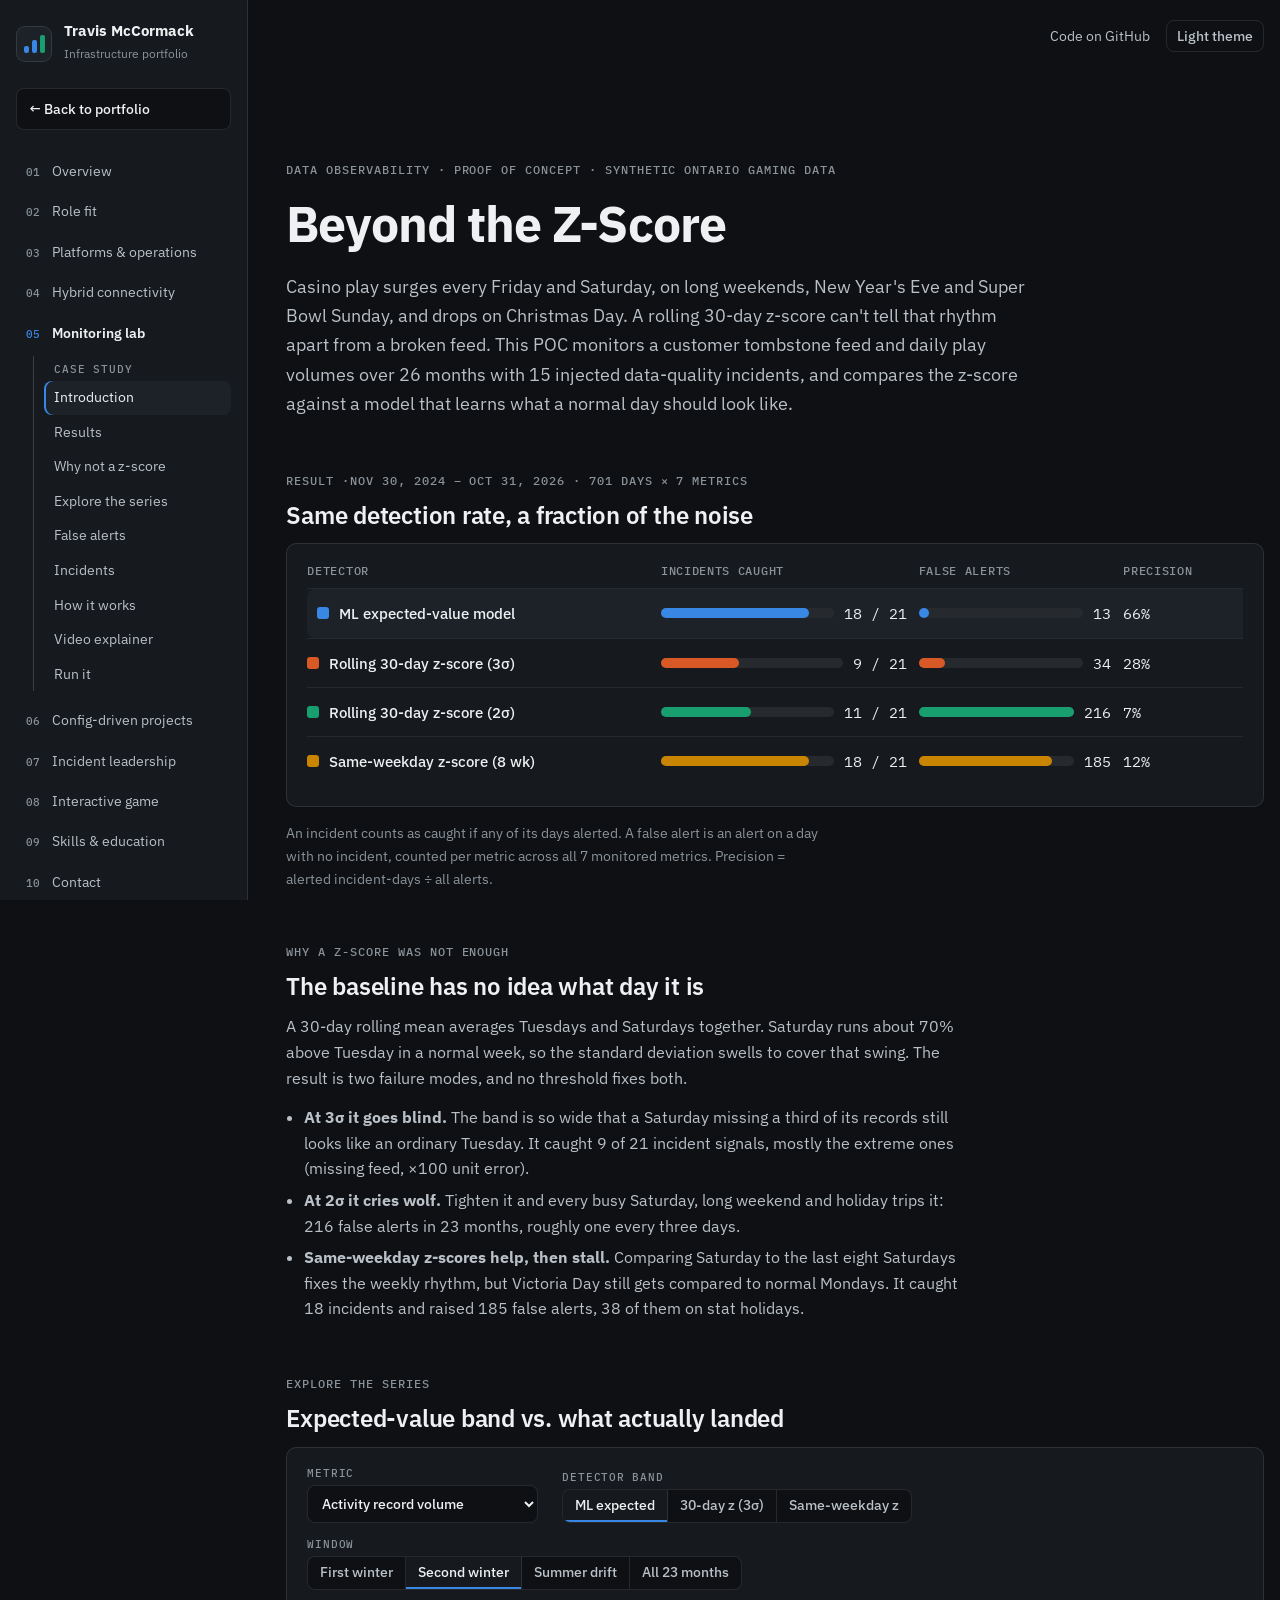
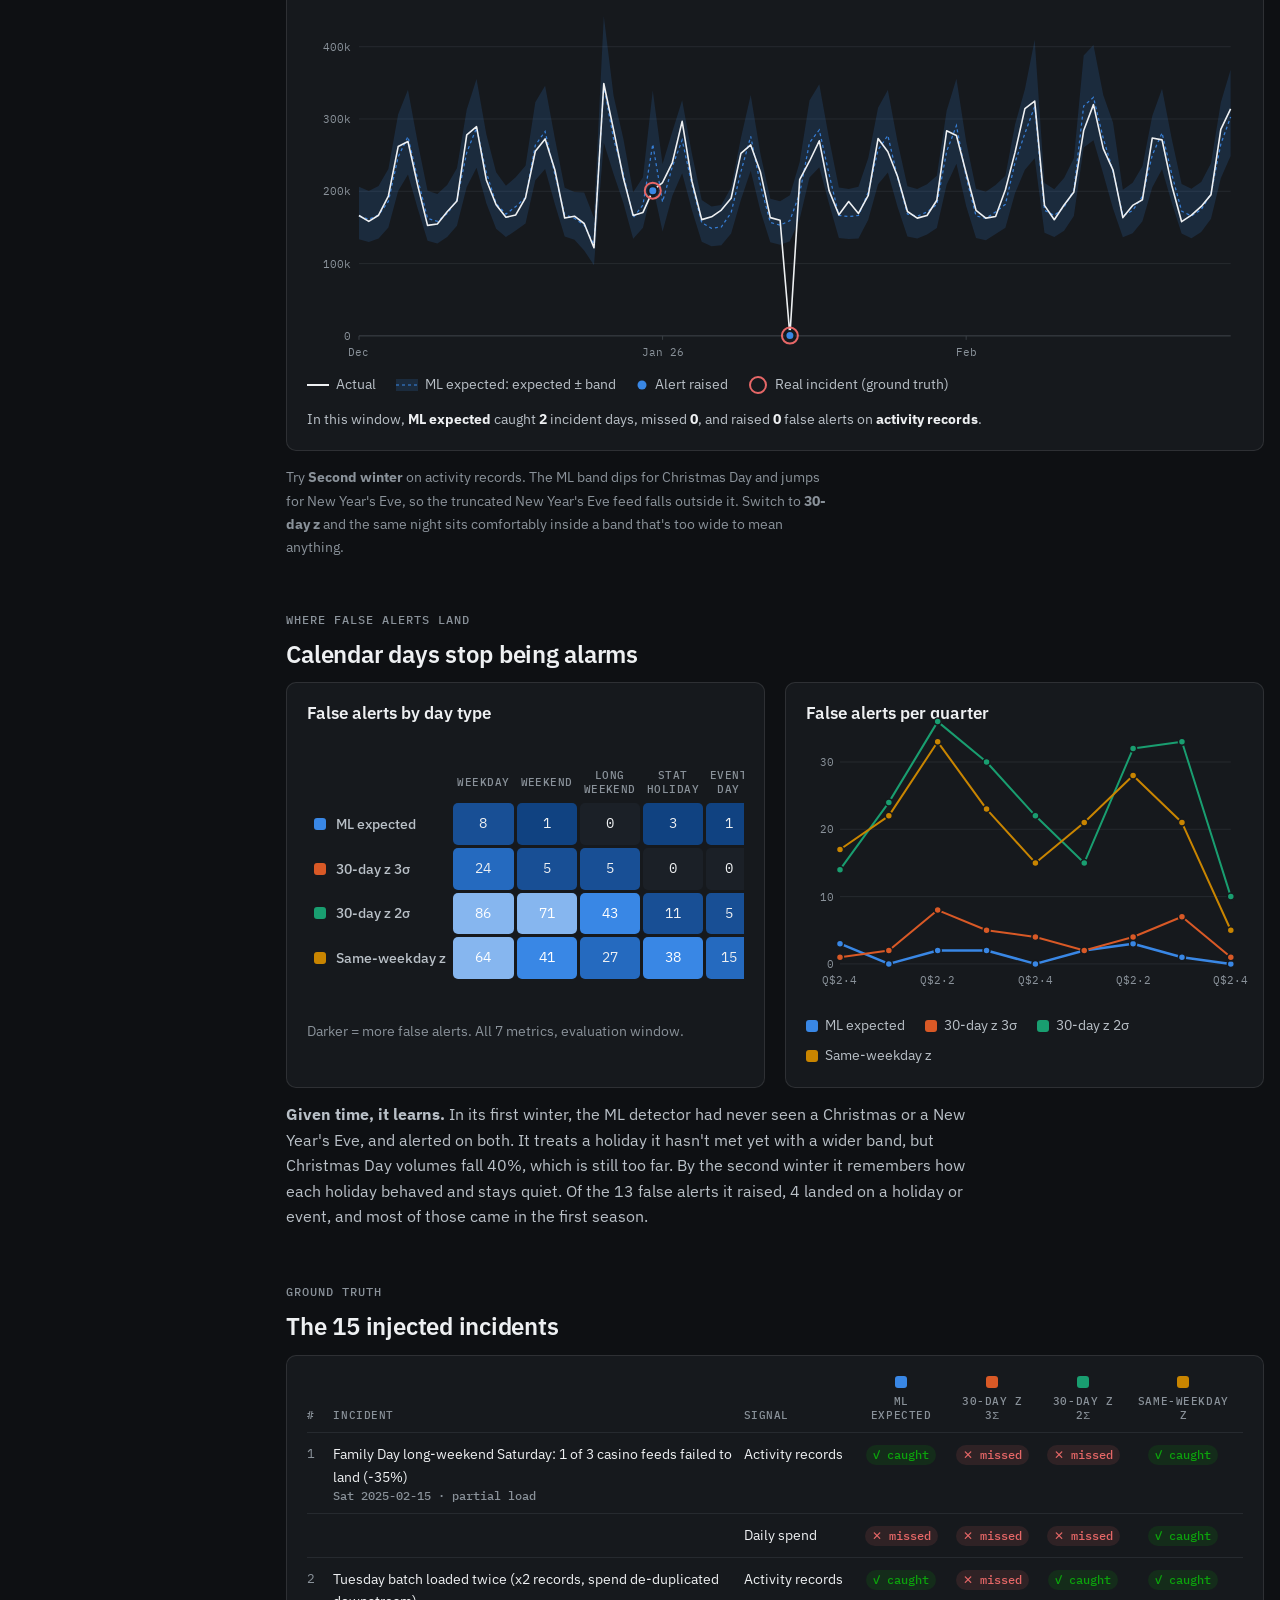
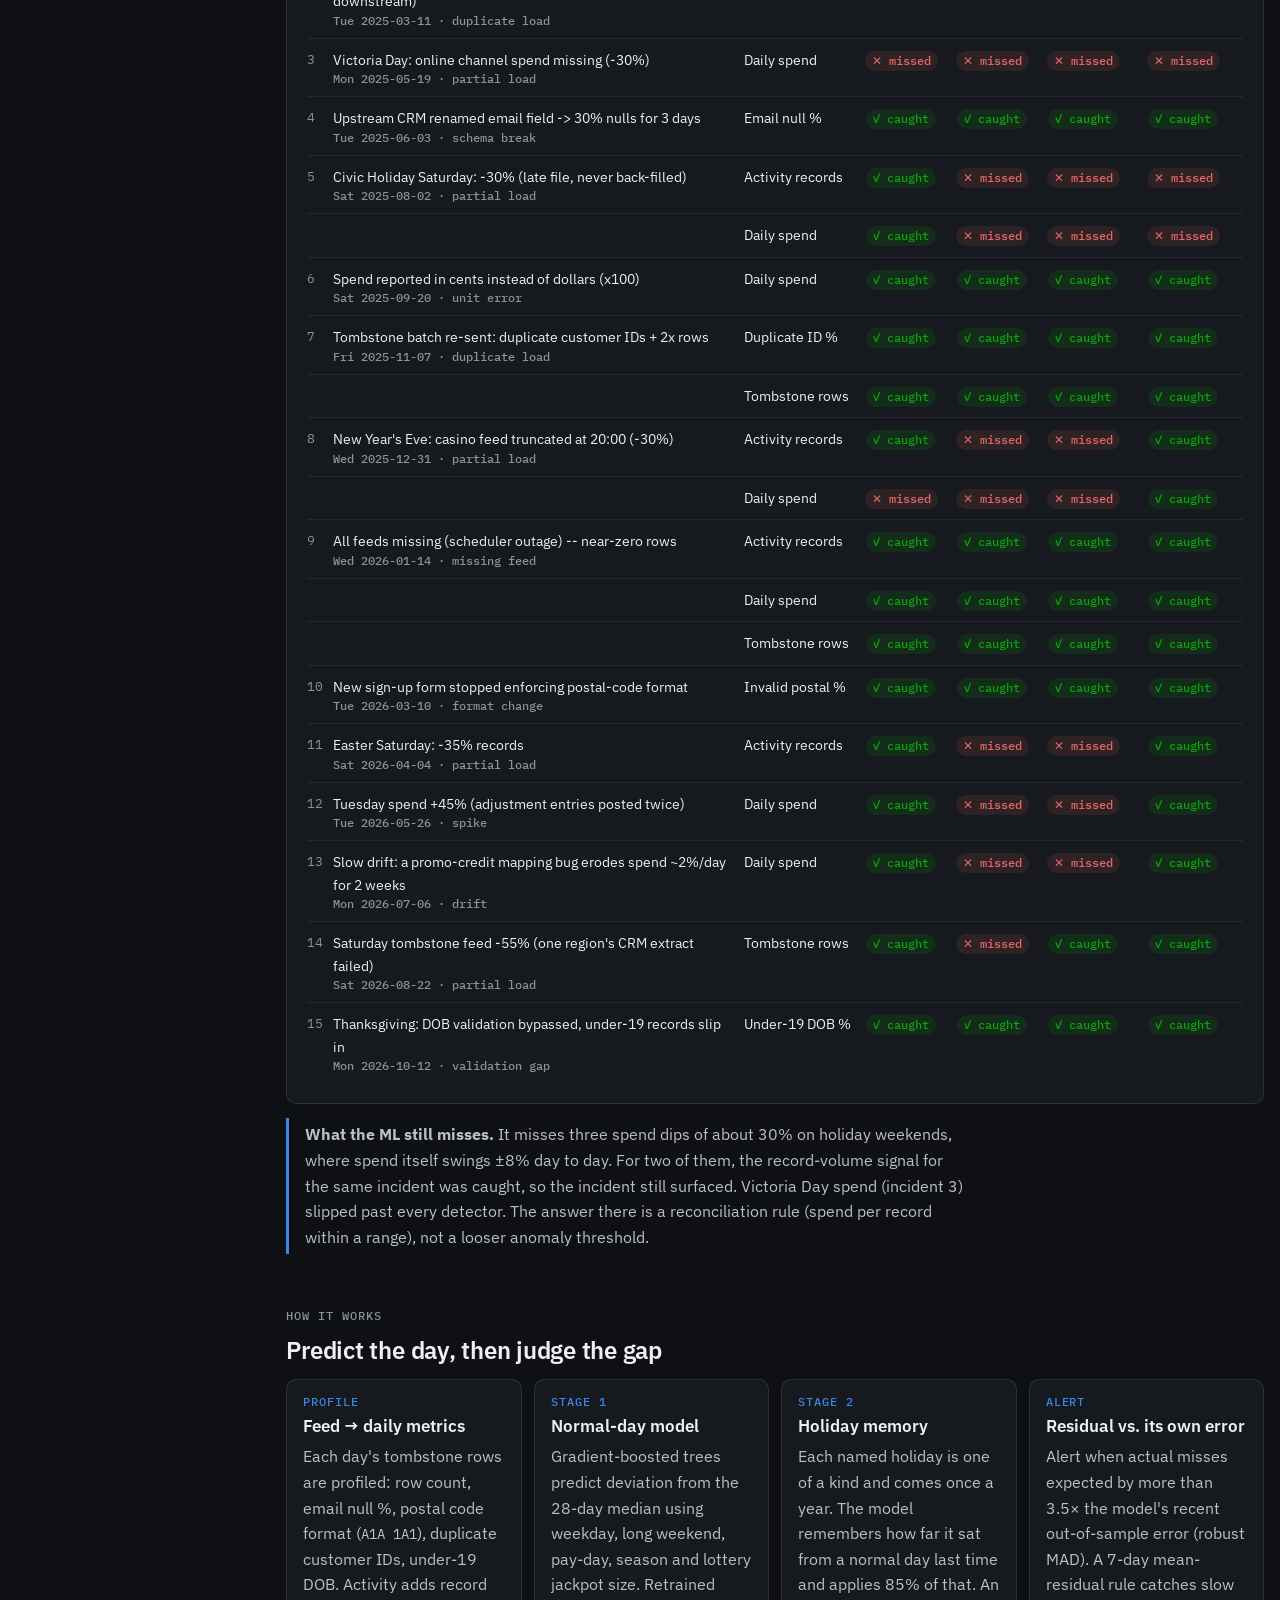
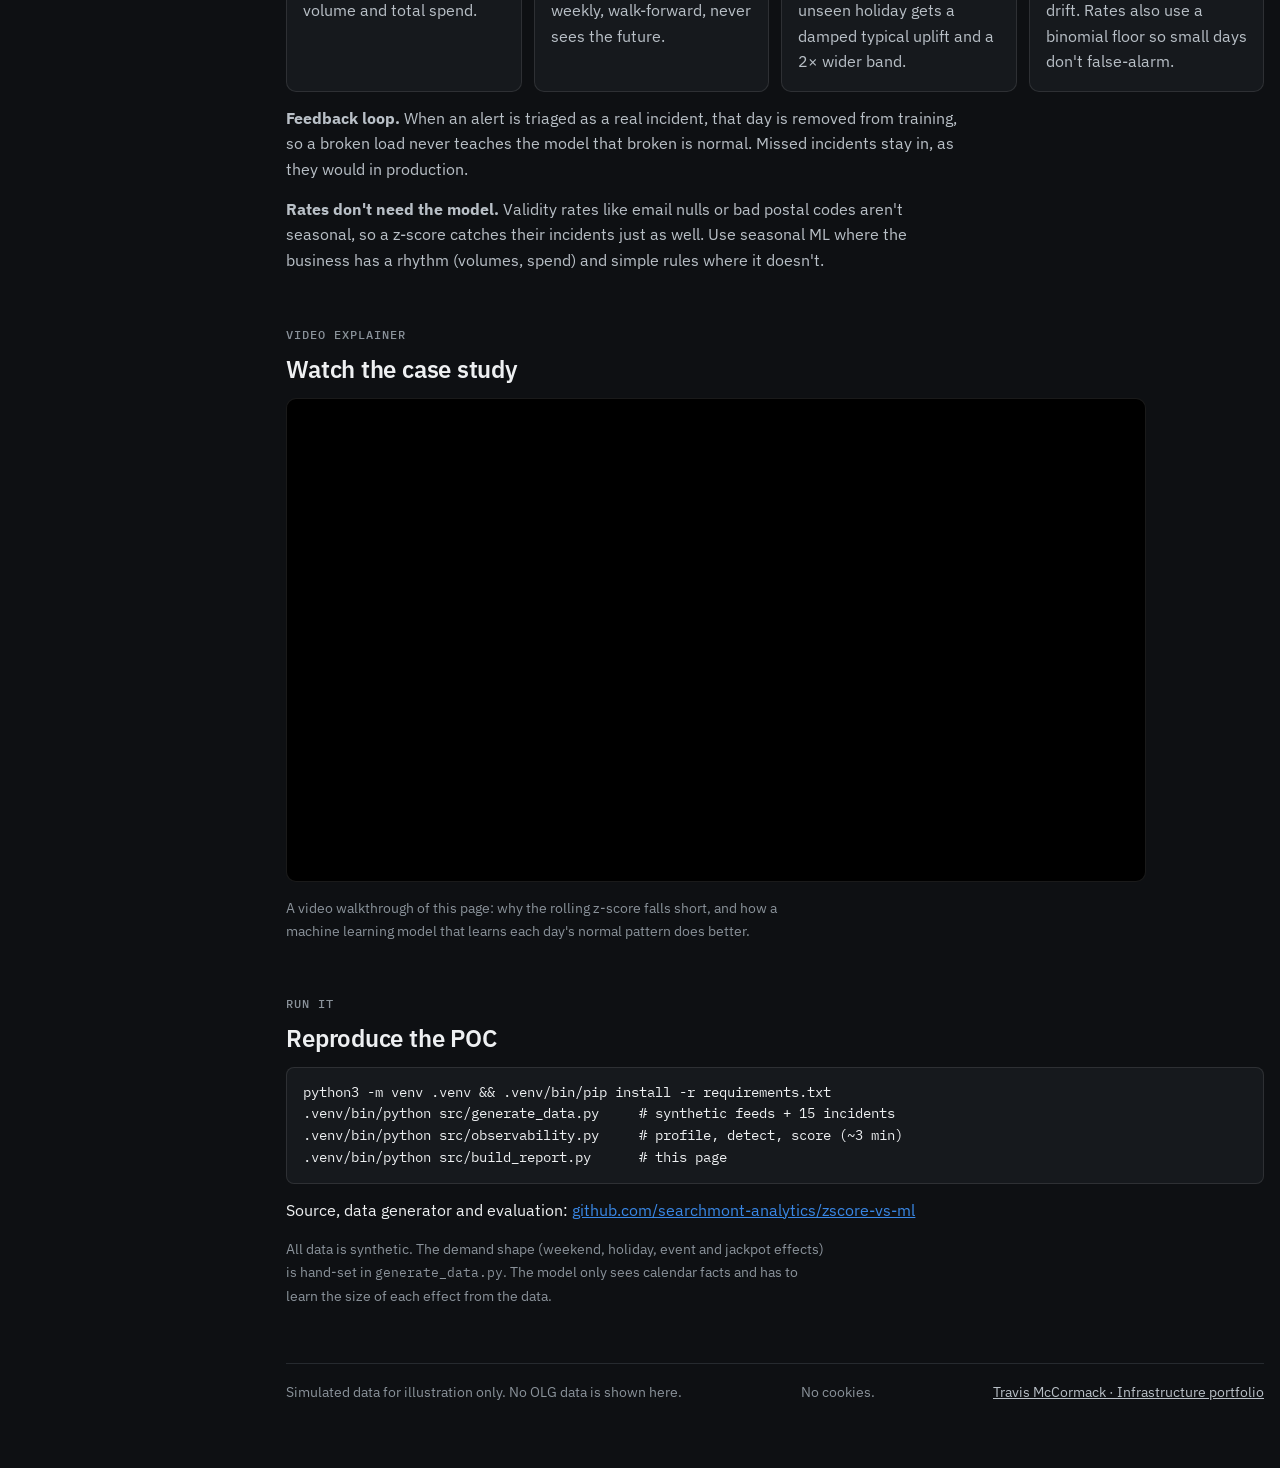
==== observability-lab/index.html @ 1fc02094 "Infrastructure portfolio site for the OLG Infrastructure Engineering L3 application Built from the d" ====
<!doctype html>
<html lang="en-CA" data-theme="dark">
<head>
<meta charset="utf-8">
<meta name="viewport" content="width=device-width, initial-scale=1, viewport-fit=cover">
<meta name="description" content="Case study: why a rolling z-score raised false alerts on weekends and holidays, and how a seasonal ML model fixed it. Simulated Ontario gaming data.">
<meta property="og:title" content="Beyond the Z-Score | Travis McCormack">
<meta property="og:description" content="Data observability case study: z-score vs. seasonal ML on customer tombstone and daily play data.">
<meta property="og:type" content="article">
<link rel="icon" href="data:image/svg+xml,%3Csvg xmlns='http://www.w3.org/2000/svg' viewBox='0 0 32 32'%3E%3Crect width='32' height='32' rx='7' fill='%231a1a19'/%3E%3Crect x='7' y='17' width='4' height='8' rx='1.5' fill='%233987e5'/%3E%3Crect x='14' y='11' width='4' height='14' rx='1.5' fill='%233987e5'/%3E%3Crect x='21' y='7' width='4' height='18' rx='1.5' fill='%23199e70'/%3E%3C/svg%3E">
<script>try { var t = localStorage.getItem('theme'); if (t) document.documentElement.dataset.theme = t; } catch (e) {}</script>
<style>body { margin: 0; } [hidden] { display: none !important; } img { max-width: 100%; }</style>
<title>Beyond the Z-Score</title>
<link rel="preconnect" href="https://fonts.googleapis.com">
<link rel="stylesheet" href="https://fonts.googleapis.com/css2?family=IBM+Plex+Mono:wght@400;500&family=IBM+Plex+Sans:wght@400;500;600;700&display=swap">
<style>
/* Layout: one reading column (~68ch) with full-width figure rows that break out to 1100px. Ops-console feel: cool slate neutrals, blue = the ML detector. */
:root {
  --bg: #f6f7f8; --surface: #fcfcfb; --ink: #0f1419; --ink-2: #4b5560; --muted: #858d96;
  --grid: #e3e6e9; --axis: #c3c8cd; --ring: rgba(15,20,25,.10); --wash: #eef2f6;
  --ml: #2a78d6; --z3: #eb6834; --z2: #1baf7a; --dow: #eda100;
  --crit: #d03b3b; --good: #0ca30c; --good-ink: #006300;
  --seq-0: #f0f4f9; --seq-1: #cde2fb; --seq-2: #9ec5f4; --seq-3: #5598e7; --seq-4: #256abf; --seq-5: #104281;
  --f-body: "IBM Plex Sans", system-ui, -apple-system, "Segoe UI", sans-serif;
  --f-mono: "IBM Plex Mono", ui-monospace, "SFMono-Regular", Menlo, monospace;
}
@media (prefers-color-scheme: dark) { :root:not([data-theme="light"]) {
  --bg: #0e1013; --surface: #16191d; --ink: #eef0f2; --ink-2: #b9c0c7; --muted: #8a929a;
  --grid: #262a2f; --axis: #3a3f45; --ring: rgba(255,255,255,.10); --wash: #1d2228;
  --ml: #3987e5; --z3: #d95926; --z2: #199e70; --dow: #c98500;
  --crit: #e66767; --good: #0ca30c; --good-ink: #0ca30c;
  --seq-0: #1b2027; --seq-1: #104281; --seq-2: #184f95; --seq-3: #256abf; --seq-4: #3987e5; --seq-5: #86b6ef;
  color-scheme: dark; } }
:root[data-theme="dark"] {
  --bg: #0e1013; --surface: #16191d; --ink: #eef0f2; --ink-2: #b9c0c7; --muted: #8a929a;
  --grid: #262a2f; --axis: #3a3f45; --ring: rgba(255,255,255,.10); --wash: #1d2228;
  --ml: #3987e5; --z3: #d95926; --z2: #199e70; --dow: #c98500;
  --crit: #e66767; --good: #0ca30c; --good-ink: #0ca30c;
  --seq-0: #1b2027; --seq-1: #104281; --seq-2: #184f95; --seq-3: #256abf; --seq-4: #3987e5; --seq-5: #86b6ef;
  color-scheme: dark; }

* { box-sizing: border-box; }
body { background: var(--bg); color: var(--ink); font: 400 16px/1.6 var(--f-body);
  padding-left: max(16px, env(safe-area-inset-left, 0px)); padding-right: max(16px, env(safe-area-inset-right, 0px)); padding-block: 0 64px; }
.wrap { max-width: 1100px; margin: 0 auto; display: grid; gap: 56px; }
.prose { max-width: 68ch; }
h1, h2, h3 { text-wrap: balance; margin: 0; line-height: 1.2; }
h1 { font-size: clamp(2rem, 4.5vw, 3.1rem); font-weight: 700; letter-spacing: -.02em; }
h2 { font-size: 1.5rem; font-weight: 600; letter-spacing: -.01em; }
h3 { font-size: 1.05rem; font-weight: 600; }
p { margin: 0; }
.stack { display: grid; gap: 14px; }
.eyebrow { font: 500 .75rem/1 var(--f-mono); letter-spacing: .08em; text-transform: uppercase; color: var(--muted); }
.lede { font-size: 1.15rem; color: var(--ink-2); }
code, .mono { font-family: var(--f-mono); font-size: .9em; }
.muted { color: var(--muted); } .ink2 { color: var(--ink-2); }
header.hero { padding-top: 56px; display: grid; gap: 18px; }

.panel { background: var(--surface); border: 1px solid var(--ring); border-radius: 10px; padding: 20px; min-width: 0; }

/* Scoreboard */
.score { width: 100%; border-collapse: collapse; font-size: .95rem; }
.score th { text-align: left; font: 500 .72rem/1.2 var(--f-mono); letter-spacing: .06em; text-transform: uppercase; color: var(--muted); padding: 0 12px 10px 0; }
.score td { padding: 12px 12px 12px 0; border-top: 1px solid var(--grid); vertical-align: middle; }
.score .num { font-variant-numeric: tabular-nums; font-family: var(--f-mono); white-space: nowrap; }
.score tr.win td { background: var(--wash); }
.score tr.win td:first-child { border-radius: 8px 0 0 8px; padding-left: 10px; }
.det { display: flex; align-items: center; gap: 10px; font-weight: 500; }
.sw { width: 12px; height: 12px; border-radius: 3px; flex: none; }
.bar { position: relative; height: 10px; background: var(--grid); border-radius: 5px; min-width: 90px; }
.bar > i { position: absolute; inset: 0 auto 0 0; border-radius: 5px; }
.cellbar { display: grid; grid-template-columns: 1fr auto; gap: 10px; align-items: center; }
.tablewrap { overflow-x: auto; }

/* Explorer */
.controls { display: flex; flex-wrap: wrap; gap: 16px 24px; align-items: end; }
.ctl { display: grid; gap: 6px; }
.ctl > span { font: 500 .7rem/1 var(--f-mono); letter-spacing: .07em; text-transform: uppercase; color: var(--muted); }
.seg { display: inline-flex; flex-wrap: wrap; border: 1px solid var(--ring); border-radius: 8px; overflow: hidden; background: var(--bg); }
.seg button { font: 500 .85rem/1 var(--f-body); color: var(--ink-2); background: none; border: 0; padding: 9px 12px; cursor: pointer; border-right: 1px solid var(--ring); }
.seg button:last-child { border-right: 0; }
.seg button[aria-pressed="true"] { background: var(--surface); color: var(--ink); box-shadow: inset 0 -2px 0 var(--ml); }
.seg button:focus-visible, select:focus-visible { outline: 2px solid var(--ml); outline-offset: 2px; }
select { font: 500 .85rem var(--f-body); padding: 8px 10px; border-radius: 8px; border: 1px solid var(--ring); background: var(--bg); color: var(--ink); }
.chart { position: relative; margin-top: 14px; }
.chart svg { display: block; width: 100%; height: auto; overflow: visible; }
.chart text { fill: var(--muted); font: 400 11px var(--f-mono); }
.legend { display: flex; flex-wrap: wrap; gap: 8px 20px; font-size: .85rem; color: var(--ink-2); margin-top: 10px; }
.legend span { display: inline-flex; align-items: center; gap: 7px; }
.tip { position: absolute; pointer-events: none; background: var(--surface); border: 1px solid var(--ring); box-shadow: 0 6px 20px rgba(0,0,0,.12);
  border-radius: 8px; padding: 10px 12px; font-size: .8rem; line-height: 1.45; min-width: 190px; z-index: 5; }
.tip b { font-weight: 600; } .tip .r { display: flex; justify-content: space-between; gap: 14px; font-variant-numeric: tabular-nums; }
.readout { margin-top: 12px; font-size: .9rem; color: var(--ink-2); }
.readout b { color: var(--ink); }

/* Two-up grid */
.two { display: grid; grid-template-columns: repeat(auto-fit, minmax(320px, 1fr)); gap: 20px; }
.heat { width: 100%; border-collapse: separate; border-spacing: 3px; font-size: .85rem; }
.heat th { font: 500 .7rem/1.2 var(--f-mono); color: var(--muted); text-transform: uppercase; letter-spacing: .04em; padding: 4px; text-align: center; }
.heat th.rowh { text-align: left; text-transform: none; font: 500 .85rem var(--f-body); color: var(--ink-2); letter-spacing: 0; white-space: nowrap; }
.heat td { text-align: center; padding: 10px 4px; border-radius: 5px; font-family: var(--f-mono); font-variant-numeric: tabular-nums; }

/* Incident table */
.inc { width: 100%; border-collapse: collapse; font-size: .88rem; }
.inc th { text-align: left; font: 500 .7rem/1.2 var(--f-mono); letter-spacing: .05em; text-transform: uppercase; color: var(--muted); padding: 0 10px 10px 0; vertical-align: bottom; }
.inc td { padding: 10px 10px 10px 0; border-top: 1px solid var(--grid); vertical-align: top; }
.inc td.c { text-align: center; }
.chip { display: inline-flex; align-items: center; gap: 4px; font: 500 .75rem/1 var(--f-mono); padding: 4px 7px; border-radius: 999px; white-space: nowrap; }
.chip.ok { color: var(--good-ink); background: color-mix(in srgb, var(--good) 14%, transparent); }
.chip.miss { color: var(--crit); background: color-mix(in srgb, var(--crit) 12%, transparent); }
.kind { font: 500 .72rem var(--f-mono); color: var(--muted); }

/* How it works */
.flow { display: grid; grid-template-columns: repeat(auto-fit, minmax(200px, 1fr)); gap: 12px; }
.step { border: 1px solid var(--ring); border-radius: 10px; padding: 16px; background: var(--surface); display: grid; gap: 8px; align-content: start; }
.step .eyebrow { color: var(--ml); }
ul.clean { margin: 0; padding-left: 1.1em; display: grid; gap: 6px; }
pre { background: var(--surface); border: 1px solid var(--ring); border-radius: 8px; padding: 14px 16px; overflow-x: auto; font: 400 .85rem/1.6 var(--f-mono); margin: 0; }
.callout { border-left: 3px solid var(--ml); padding: 4px 0 4px 16px; }
.topnav { display: flex; flex-wrap: wrap; justify-content: space-between; align-items: center; gap: 12px; padding-top: 20px; font-size: .9rem; }
.topnav a { color: var(--ink-2); text-decoration: none; }
.topnav a:hover { color: var(--ink); text-decoration: underline; }
.topnav .right { display: flex; gap: 16px; align-items: center; }
.topnav button { font: 500 .85rem var(--f-body); color: var(--ink-2); background: none; border: 1px solid var(--ring); border-radius: 8px; padding: 6px 10px; cursor: pointer; }
.topnav button:focus-visible, .topnav a:focus-visible { outline: 2px solid var(--ml); outline-offset: 2px; }
footer.fine { border-top: 1px solid var(--grid); padding-top: 18px; font-size: .85rem; color: var(--muted); display: flex; flex-wrap: wrap; gap: 8px 24px; justify-content: space-between; }
footer.fine a { color: var(--ink-2); }
@media (max-width: 640px) { .hide-sm { display: none; } .panel { padding: 14px; } }
@media (prefers-reduced-motion: reduce) { * { transition: none !important; } }
/* portfolio sidebar */
html { scroll-behavior: smooth; scroll-padding-top: 20px; }
.side { position: fixed; inset: 0 auto 0 0; width: 248px; padding: 22px 16px; background: var(--surface); border-right: 1px solid var(--ring); display: flex; flex-direction: column; gap: 22px; overflow-y: auto; z-index: 20; }
.side a { text-decoration: none; }
.brand { display: flex; gap: 12px; align-items: center; color: var(--ink); }
.brand strong { display: block; font-size: 15px; line-height: 1.2; }
.brand small { color: var(--muted); font-size: 12px; }
.brand-mark { width: 36px; height: 36px; border-radius: 9px; background: var(--wash); border: 1px solid var(--ring); display: flex; align-items: flex-end; justify-content: center; gap: 3px; padding: 8px 0; flex: none; }
.brand-mark i { width: 5px; border-radius: 2px; background: var(--ml); }
.brand-mark i:nth-child(1) { height: 40%; } .brand-mark i:nth-child(2) { height: 70%; } .brand-mark i:nth-child(3) { height: 100%; background: var(--z2); }
.back { display: flex; align-items: center; gap: 8px; padding: 9px 12px; border: 1px solid var(--ring); border-radius: 8px; color: var(--ink); font-size: 14px; font-weight: 500; background: var(--bg); white-space: nowrap; }
.back:hover { border-color: var(--ml); }
.sidenav { display: flex; flex-direction: column; gap: 2px; }
.sidenav a { display: flex; gap: 12px; align-items: baseline; padding: 8px 10px; border-radius: 8px; color: var(--ink-2); font-size: 14px; white-space: nowrap; transition: transform .18s, background .18s, color .18s; }
.sidenav a span { font: 500 11px var(--f-mono); color: var(--muted); }
.sidenav a:hover { background: var(--wash); color: var(--ink); transform: translateX(3px); }
.sidenav a.is-here { color: var(--ink); font-weight: 600; }
.sidenav a.is-here span { color: var(--ml); }
.sub { display: flex; flex-direction: column; gap: 1px; margin: 2px 0 8px 17px; padding-left: 10px; border-left: 1px solid var(--axis); }
.sub .sub-label { font: 500 10.5px var(--f-mono); letter-spacing: .08em; text-transform: uppercase; color: var(--muted); padding: 6px 10px 4px; }
.sub a { font-size: 13.5px; padding: 6px 10px; }
.sub a.is-active { background: var(--wash); color: var(--ink); box-shadow: inset 2px 0 0 var(--ml); }
.side a:focus-visible { outline: 2px solid var(--ml); outline-offset: 2px; }
.side-foot { margin-top: auto; font-size: 12px; color: var(--muted); line-height: 1.7; }
@media (min-width: 901px) { body { padding-left: calc(248px + clamp(16px, 3vw, 40px)); } }
@media (max-width: 900px) {
  html { scroll-padding-top: 64px; }
  body { padding-top: 0; }
  .side { position: sticky; inset: auto; top: 0; width: auto; margin: 0 -16px; flex-direction: row; align-items: center; gap: 12px; padding: 8px 16px; border-right: 0; border-bottom: 1px solid var(--ring); overflow: hidden; }
  .brand span:last-child, .side-foot, .sidenav > a, .sub .sub-label { display: none; }
  .brand-mark { width: 30px; height: 30px; padding: 6px 0; }
  .back { padding: 6px 10px; font-size: 13.5px; }
  .sidenav { min-width: 0; flex: 1; }
  .sub { flex-direction: row; margin: 0; padding: 0; border: 0; overflow-x: auto; scrollbar-width: none; }
  .sub::-webkit-scrollbar { display: none; }
  .sub a.is-active { box-shadow: none; }
}
@media (prefers-reduced-motion: reduce) { html { scroll-behavior: auto; } }
@media print { .side { display: none; } body { padding-left: 16px; } }

</style>

</head>
<body>
<aside class="side" aria-label="Portfolio">
  <a class="brand" href="/">
    <span class="brand-mark" aria-hidden="true"><i></i><i></i><i></i></span>
    <span><strong>Travis McCormack</strong><small>Infrastructure portfolio</small></span>
  </a>
  <a class="back" href="/#lab">&larr; Back to portfolio</a>
  <nav class="sidenav" aria-label="Portfolio sections">
    <a href="/#overview"><span>01</span>Overview</a>
    <a href="/#fit"><span>02</span>Role fit</a>
    <a href="/#platforms"><span>03</span>Platforms &amp; operations</a>
    <a href="/#hybrid"><span>04</span>Hybrid connectivity</a>
    <a href="/#lab" class="is-here" aria-current="true"><span>05</span>Monitoring lab</a>
    <div class="sub" id="subnav">
      <div class="sub-label">Case study</div>
      <a href="#top">Introduction</a>
      <a href="#results">Results</a>
      <a href="#why">Why not a z-score</a>
      <a href="#explore">Explore the series</a>
      <a href="#false-alerts">False alerts</a>
      <a href="#incidents">Incidents</a>
      <a href="#how">How it works</a>
      <a href="#video">Video explainer</a>
      <a href="#run">Run it</a>
    </div>
    <a href="/#projects"><span>06</span>Config-driven projects</a>
    <a href="/#leadership"><span>07</span>Incident leadership</a>
    <a href="/#game"><span>08</span>Interactive game</a>
    <a href="/#skills"><span>09</span>Skills &amp; education</a>
    <a href="/#contact"><span>10</span>Contact</a>
  </nav>
  <div class="side-foot">Searchmont, Ontario<br>Toronto or Sault Ste. Marie, onsite</div>
</aside>
<div class="wrap">
  <nav class="topnav" aria-label="Site">
    <span></span>
    <div class="right"><a href="https://github.com/searchmont-analytics/zscore-vs-ml">Code on GitHub</a><button type="button" id="themeToggle">Light theme</button></div>
  </nav>
  <header class="hero" id="top">
    <div class="eyebrow">Data observability · proof of concept · synthetic Ontario gaming data</div>
    <h1>Beyond the Z-Score</h1>
    <p class="lede prose">Casino play surges every Friday and Saturday, on long weekends, New Year's Eve and Super Bowl Sunday, and drops on Christmas Day. A rolling 30-day z-score can't tell that rhythm apart from a broken feed. This POC monitors a customer tombstone feed and daily play volumes over 26 months with 15 injected data-quality incidents, and compares the z-score against a model that learns what a normal day should look like.</p>
  </header>

  <section class="stack" id="results">
    <div class="eyebrow">Result ·<span id="evalWindow"></span></div>
    <h2>Same detection rate, a fraction of the noise</h2>
    <div class="panel tablewrap"><table class="score" id="scoreboard"></table></div>
    <p class="muted prose" style="font-size:.9rem">An incident counts as caught if any of its days alerted. A false alert is an alert on a day with no incident, counted per metric across all 7 monitored metrics. Precision = alerted incident-days ÷ all alerts.</p>
  </section>

  <section class="stack" id="why">
    <div class="eyebrow">Why a z-score was not enough</div>
    <h2>The baseline has no idea what day it is</h2>
    <div class="prose stack ink2">
      <p>A 30-day rolling mean averages Tuesdays and Saturdays together. Saturday runs about 70% above Tuesday in a normal week, so the standard deviation swells to cover that swing. The result is two failure modes, and no threshold fixes both.</p>
      <ul class="clean">
        <li><b>At 3σ it goes blind.</b> The band is so wide that a Saturday missing a third of its records still looks like an ordinary Tuesday. It caught 9 of 21 incident signals, mostly the extreme ones (missing feed, ×100 unit error).</li>
        <li><b>At 2σ it cries wolf.</b> Tighten it and every busy Saturday, long weekend and holiday trips it: 216 false alerts in 23 months, roughly one every three days.</li>
        <li><b>Same-weekday z-scores help, then stall.</b> Comparing Saturday to the last eight Saturdays fixes the weekly rhythm, but Victoria Day still gets compared to normal Mondays. It caught 18 incidents and raised 185 false alerts, 38 of them on stat holidays.</li>
      </ul>
    </div>
  </section>

  <section class="stack" id="explore">
    <div class="eyebrow">Explore the series</div>
    <h2>Expected-value band vs. what actually landed</h2>
    <div class="panel">
      <div class="controls">
        <label class="ctl"><span>Metric</span>
          <select id="metric">
            <option value="activity_records">Activity record volume</option>
            <option value="daily_spend">Daily spend ($)</option>
            <option value="tombstone_records">Tombstone rows loaded</option>
            <option value="email_null_pct">Tombstone · email null %</option>
            <option value="invalid_postal_pct">Tombstone · invalid postal %</option>
            <option value="duplicate_id_pct">Tombstone · duplicate ID %</option>
            <option value="underage_pct">Tombstone · under-19 DOB %</option>
          </select></label>
        <div class="ctl"><span>Detector band</span>
          <div class="seg" id="detSeg">
            <button data-v="ml_expected" aria-pressed="true">ML expected</button>
            <button data-v="zscore_30d" aria-pressed="false">30-day z (3σ)</button>
            <button data-v="dow_zscore" aria-pressed="false">Same-weekday z</button>
          </div></div>
        <div class="ctl"><span>Window</span>
          <div class="seg" id="winSeg">
            <button data-v="2024-11-30|2025-02-28" aria-pressed="false">First winter</button>
            <button data-v="2025-12-01|2026-02-28" aria-pressed="true">Second winter</button>
            <button data-v="2026-06-15|2026-08-31" aria-pressed="false">Summer drift</button>
            <button data-v="all" aria-pressed="false">All 23 months</button>
          </div></div>
      </div>
      <div class="chart" id="chart"><div class="tip" id="tip" hidden></div></div>
      <div class="legend" id="legend"></div>
      <p class="readout" id="readout"></p>
    </div>
    <p class="muted prose" style="font-size:.9rem">Try <b>Second winter</b> on activity records. The ML band dips for Christmas Day and jumps for New Year's Eve, so the truncated New Year's Eve feed falls outside it. Switch to <b>30-day z</b> and the same night sits comfortably inside a band that's too wide to mean anything.</p>
  </section>

  <section class="stack" id="false-alerts">
    <div class="eyebrow">Where false alerts land</div>
    <h2>Calendar days stop being alarms</h2>
    <div class="two">
      <div class="panel stack">
        <h3>False alerts by day type</h3>
        <div class="tablewrap"><table class="heat" id="heat"></table></div>
        <p class="muted" style="font-size:.85rem">Darker = more false alerts. All 7 metrics, evaluation window.</p>
      </div>
      <div class="panel stack">
        <h3>False alerts per quarter</h3>
        <div class="chart" id="qchart"><div class="tip" id="qtip" hidden></div></div>
        <div class="legend" id="qlegend"></div>
      </div>
    </div>
    <div class="prose stack ink2">
      <p><b>Given time, it learns.</b> In its first winter, the ML detector had never seen a Christmas or a New Year's Eve, and alerted on both. It treats a holiday it hasn't met yet with a wider band, but Christmas Day volumes fall 40%, which is still too far. By the second winter it remembers how each holiday behaved and stays quiet. Of the <span id="mlFpCount"></span> false alerts it raised, <span id="mlFpHol"></span> landed on a holiday or event, and most of those came in the first season.</p>
    </div>
  </section>

  <section class="stack" id="incidents">
    <div class="eyebrow">Ground truth</div>
    <h2>The 15 injected incidents</h2>
    <div class="panel tablewrap"><table class="inc" id="inc"></table></div>
    <div class="prose callout ink2"><p><b>What the ML still misses.</b> It misses three spend dips of about 30% on holiday weekends, where spend itself swings ±8% day to day. For two of them, the record-volume signal for the same incident was caught, so the incident still surfaced. Victoria Day spend (incident 3) slipped past every detector. The answer there is a reconciliation rule (spend per record within a range), not a looser anomaly threshold.</p></div>
  </section>

  <section class="stack" id="how">
    <div class="eyebrow">How it works</div>
    <h2>Predict the day, then judge the gap</h2>
    <div class="flow">
      <div class="step"><div class="eyebrow">Profile</div><h3>Feed → daily metrics</h3><p class="ink2">Each day's tombstone rows are profiled: row count, email null %, postal code format (<code>A1A 1A1</code>), duplicate customer IDs, under-19 DOB. Activity adds record volume and total spend.</p></div>
      <div class="step"><div class="eyebrow">Stage 1</div><h3>Normal-day model</h3><p class="ink2">Gradient-boosted trees predict deviation from the 28-day median using weekday, long weekend, pay-day, season and lottery jackpot size. Retrained weekly, walk-forward, never sees the future.</p></div>
      <div class="step"><div class="eyebrow">Stage 2</div><h3>Holiday memory</h3><p class="ink2">Each named holiday is one of a kind and comes once a year. The model remembers how far it sat from a normal day last time and applies 85% of that. An unseen holiday gets a damped typical uplift and a 2× wider band.</p></div>
      <div class="step"><div class="eyebrow">Alert</div><h3>Residual vs. its own error</h3><p class="ink2">Alert when actual misses expected by more than 3.5× the model's recent out-of-sample error (robust MAD). A 7-day mean-residual rule catches slow drift. Rates also use a binomial floor so small days don't false-alarm.</p></div>
    </div>
    <div class="prose stack ink2">
      <p><b>Feedback loop.</b> When an alert is triaged as a real incident, that day is removed from training, so a broken load never teaches the model that broken is normal. Missed incidents stay in, as they would in production.</p>
      <p><b>Rates don't need the model.</b> Validity rates like email nulls or bad postal codes aren't seasonal, so a z-score catches their incidents just as well. Use seasonal ML where the business has a rhythm (volumes, spend) and simple rules where it doesn't.</p>
    </div>
  </section>

  <section class="stack" id="video">
    <div class="eyebrow">Video explainer</div>
    <h2>Watch the case study</h2>
    <div class="panel" style="padding:0;overflow:hidden;max-width:860px;aspect-ratio:16/9;background:#000">
      <iframe src="https://www.youtube-nocookie.com/embed/miw5Vw_KiiE" title="Beyond the Z Score - Full Case Study Explainer" loading="lazy" allow="accelerometer; clipboard-write; encrypted-media; gyroscope; picture-in-picture; web-share" referrerpolicy="strict-origin-when-cross-origin" allowfullscreen style="width:100%;height:100%;border:0;display:block"></iframe>
    </div>
    <p class="muted prose" style="font-size:.9rem">A video walkthrough of this page: why the rolling z-score falls short, and how a machine learning model that learns each day's normal pattern does better.</p>
  </section>

  <section class="stack" id="run">
    <div class="eyebrow">Run it</div>
    <h2>Reproduce the POC</h2>
    <pre>python3 -m venv .venv &amp;&amp; .venv/bin/pip install -r requirements.txt
.venv/bin/python src/generate_data.py     # synthetic feeds + 15 incidents
.venv/bin/python src/observability.py     # profile, detect, score (~3 min)
.venv/bin/python src/build_report.py      # this page</pre>
    <p class="prose">Source, data generator and evaluation: <a href="https://github.com/searchmont-analytics/zscore-vs-ml" style="color:var(--ml)">github.com/searchmont-analytics/zscore-vs-ml</a></p>
    <p class="muted prose" style="font-size:.9rem">All data is synthetic. The demand shape (weekend, holiday, event and jackpot effects) is hand-set in <code>generate_data.py</code>. The model only sees calendar facts and has to learn the size of each effect from the data.</p>
  </section>
  <footer class="fine"><span>Simulated data for illustration only. No OLG data is shown here.</span><span>No cookies.</span><span><a href="/#lab">Travis McCormack · Infrastructure portfolio</a></span></footer>
</div>

<script>
const DATA = {"summary":{"eval_start":"2024-11-30","eval_end":"2026-10-31","eval_days":701,"detectors":{"zscore_30d":{"label":"Rolling 30-day z-score (3\u03c3)","incidents_caught":9,"incidents_total":21,"false_alerts":34,"alert_precision":0.277,"false_alerts_by_day_type":{"Weekday":24,"Long weekend":5,"Weekend":5},"false_alerts_by_metric":{"underage_pct":13,"email_null_pct":7,"duplicate_id_pct":5,"invalid_postal_pct":4,"daily_spend":2,"tombstone_records":2,"activity_records":1}},"zscore_30d_k2":{"label":"Rolling 30-day z-score (2\u03c3)","incidents_caught":11,"incidents_total":21,"false_alerts":216,"alert_precision":0.065,"false_alerts_by_day_type":{"Weekday":86,"Weekend":71,"Long weekend":43,"Stat holiday":11,"Event day":5},"false_alerts_by_metric":{"email_null_pct":41,"duplicate_id_pct":35,"underage_pct":32,"invalid_postal_pct":30,"activity_records":26,"daily_spend":26,"tombstone_records":26}},"dow_zscore":{"label":"Same-weekday z-score (8 wk)","incidents_caught":18,"incidents_total":21,"false_alerts":185,"alert_precision":0.115,"false_alerts_by_day_type":{"Weekday":64,"Weekend":41,"Stat holiday":38,"Long weekend":27,"Event day":15},"false_alerts_by_metric":{"activity_records":40,"tombstone_records":35,"daily_spend":34,"underage_pct":22,"email_null_pct":20,"duplicate_id_pct":19,"invalid_postal_pct":15}},"ml_expected":{"label":"ML expected-value model","incidents_caught":18,"incidents_total":21,"false_alerts":13,"alert_precision":0.658,"false_alerts_by_day_type":{"Weekday":8,"Stat holiday":3,"Event day":1,"Weekend":1},"false_alerts_by_metric":{"daily_spend":4,"activity_records":3,"email_null_pct":2,"duplicate_id_pct":2,"tombstone_records":1,"invalid_postal_pct":1}}}},"series":{"activity_records":{"dates":["2024-11-30","2024-12-01","2024-12-02","2024-12-03","2024-12-04","2024-12-05","2024-12-06","2024-12-07","2024-12-08","2024-12-09","2024-12-10","2024-12-11","2024-12-12","2024-12-13","2024-12-14","2024-12-15","2024-12-16","2024-12-17","2024-12-18","2024-12-19","2024-12-20","2024-12-21","2024-12-22","2024-12-23","2024-12-24","2024-12-25","2024-12-26","2024-12-27","2024-12-28","2024-12-29","2024-12-30","2024-12-31","2025-01-01","2025-01-02","2025-01-03","2025-01-04","2025-01-05","2025-01-06","2025-01-07","2025-01-08","2025-01-09","2025-01-10","2025-01-11","2025-01-12","2025-01-13","2025-01-14","2025-01-15","2025-01-16","2025-01-17","2025-01-18","2025-01-19","2025-01-20","2025-01-21","2025-01-22","2025-01-23","2025-01-24","2025-01-25","2025-01-26","2025-01-27","2025-01-28","2025-01-29","2025-01-30","2025-01-31","2025-02-01","2025-02-02","2025-02-03","2025-02-04","2025-02-05","2025-02-06","2025-02-07","2025-02-08","2025-02-09","2025-02-10","2025-02-11","2025-02-12","2025-02-13","2025-02-14","2025-02-15","2025-02-16","2025-02-17","2025-02-18","2025-02-19","2025-02-20","2025-02-21","2025-02-22","2025-02-23","2025-02-24","2025-02-25","2025-02-26","2025-02-27","2025-02-28","2025-03-01","2025-03-02","2025-03-03","2025-03-04","2025-03-05","2025-03-06","2025-03-07","2025-03-08","2025-03-09","2025-03-10","2025-03-11","2025-03-12","2025-03-13","2025-03-14","2025-03-15","2025-03-16","2025-03-17","2025-03-18","2025-03-19","2025-03-20","2025-03-21","2025-03-22","2025-03-23","2025-03-24","2025-03-25","2025-03-26","2025-03-27","2025-03-28","2025-03-29","2025-03-30","2025-03-31","2025-04-01","2025-04-02","2025-04-03","2025-04-04","2025-04-05","2025-04-06","2025-04-07","2025-04-08","2025-04-09","2025-04-10","2025-04-11","2025-04-12","2025-04-13","2025-04-14","2025-04-15","2025-04-16","2025-04-17","2025-04-18","2025-04-19","2025-04-20","2025-04-21","2025-04-22","2025-04-23","2025-04-24","2025-04-25","2025-04-26","2025-04-27","2025-04-28","2025-04-29","2025-04-30","2025-05-01","2025-05-02","2025-05-03","2025-05-04","2025-05-05","2025-05-06","2025-05-07","2025-05-08","2025-05-09","2025-05-10","2025-05-11","2025-05-12","2025-05-13","2025-05-14","2025-05-15","2025-05-16","2025-05-17","2025-05-18","2025-05-19","2025-05-20","2025-05-21","2025-05-22","2025-05-23","2025-05-24","2025-05-25","2025-05-26","2025-05-27","2025-05-28","2025-05-29","2025-05-30","2025-05-31","2025-06-01","2025-06-02","2025-06-03","2025-06-04","2025-06-05","2025-06-06","2025-06-07","2025-06-08","2025-06-09","2025-06-10","2025-06-11","2025-06-12","2025-06-13","2025-06-14","2025-06-15","2025-06-16","2025-06-17","2025-06-18","2025-06-19","2025-06-20","2025-06-21","2025-06-22","2025-06-23","2025-06-24","2025-06-25","2025-06-26","2025-06-27","2025-06-28","2025-06-29","2025-06-30","2025-07-01","2025-07-02","2025-07-03","2025-07-04","2025-07-05","2025-07-06","2025-07-07","2025-07-08","2025-07-09","2025-07-10","2025-07-11","2025-07-12","2025-07-13","2025-07-14","2025-07-15","2025-07-16","2025-07-17","2025-07-18","2025-07-19","2025-07-20","2025-07-21","2025-07-22","2025-07-23","2025-07-24","2025-07-25","2025-07-26","2025-07-27","2025-07-28","2025-07-29","2025-07-30","2025-07-31","2025-08-01","2025-08-02","2025-08-03","2025-08-04","2025-08-05","2025-08-06","2025-08-07","2025-08-08","2025-08-09","2025-08-10","2025-08-11","2025-08-12","2025-08-13","2025-08-14","2025-08-15","2025-08-16","2025-08-17","2025-08-18","2025-08-19","2025-08-20","2025-08-21","2025-08-22","2025-08-23","2025-08-24","2025-08-25","2025-08-26","2025-08-27","2025-08-28","2025-08-29","2025-08-30","2025-08-31","2025-09-01","2025-09-02","2025-09-03","2025-09-04","2025-09-05","2025-09-06","2025-09-07","2025-09-08","2025-09-09","2025-09-10","2025-09-11","2025-09-12","2025-09-13","2025-09-14","2025-09-15","2025-09-16","2025-09-17","2025-09-18","2025-09-19","2025-09-20","2025-09-21","2025-09-22","2025-09-23","2025-09-24","2025-09-25","2025-09-26","2025-09-27","2025-09-28","2025-09-29","2025-09-30","2025-10-01","2025-10-02","2025-10-03","2025-10-04","2025-10-05","2025-10-06","2025-10-07","2025-10-08","2025-10-09","2025-10-10","2025-10-11","2025-10-12","2025-10-13","2025-10-14","2025-10-15","2025-10-16","2025-10-17","2025-10-18","2025-10-19","2025-10-20","2025-10-21","2025-10-22","2025-10-23","2025-10-24","2025-10-25","2025-10-26","2025-10-27","2025-10-28","2025-10-29","2025-10-30","2025-10-31","2025-11-01","2025-11-02","2025-11-03","2025-11-04","2025-11-05","2025-11-06","2025-11-07","2025-11-08","2025-11-09","2025-11-10","2025-11-11","2025-11-12","2025-11-13","2025-11-14","2025-11-15","2025-11-16","2025-11-17","2025-11-18","2025-11-19","2025-11-20","2025-11-21","2025-11-22","2025-11-23","2025-11-24","2025-11-25","2025-11-26","2025-11-27","2025-11-28","2025-11-29","2025-11-30","2025-12-01","2025-12-02","2025-12-03","2025-12-04","2025-12-05","2025-12-06","2025-12-07","2025-12-08","2025-12-09","2025-12-10","2025-12-11","2025-12-12","2025-12-13","2025-12-14","2025-12-15","2025-12-16","2025-12-17","2025-12-18","2025-12-19","2025-12-20","2025-12-21","2025-12-22","2025-12-23","2025-12-24","2025-12-25","2025-12-26","2025-12-27","2025-12-28","2025-12-29","2025-12-30","2025-12-31","2026-01-01","2026-01-02","2026-01-03","2026-01-04","2026-01-05","2026-01-06","2026-01-07","2026-01-08","2026-01-09","2026-01-10","2026-01-11","2026-01-12","2026-01-13","2026-01-14","2026-01-15","2026-01-16","2026-01-17","2026-01-18","2026-01-19","2026-01-20","2026-01-21","2026-01-22","2026-01-23","2026-01-24","2026-01-25","2026-01-26","2026-01-27","2026-01-28","2026-01-29","2026-01-30","2026-01-31","2026-02-01","2026-02-02","2026-02-03","2026-02-04","2026-02-05","2026-02-06","2026-02-07","2026-02-08","2026-02-09","2026-02-10","2026-02-11","2026-02-12","2026-02-13","2026-02-14","2026-02-15","2026-02-16","2026-02-17","2026-02-18","2026-02-19","2026-02-20","2026-02-21","2026-02-22","2026-02-23","2026-02-24","2026-02-25","2026-02-26","2026-02-27","2026-02-28","2026-03-01","2026-03-02","2026-03-03","2026-03-04","2026-03-05","2026-03-06","2026-03-07","2026-03-08","2026-03-09","2026-03-10","2026-03-11","2026-03-12","2026-03-13","2026-03-14","2026-03-15","2026-03-16","2026-03-17","2026-03-18","2026-03-19","2026-03-20","2026-03-21","2026-03-22","2026-03-23","2026-03-24","2026-03-25","2026-03-26","2026-03-27","2026-03-28","2026-03-29","2026-03-30","2026-03-31","2026-04-01","2026-04-02","2026-04-03","2026-04-04","2026-04-05","2026-04-06","2026-04-07","2026-04-08","2026-04-09","2026-04-10","2026-04-11","2026-04-12","2026-04-13","2026-04-14","2026-04-15","2026-04-16","2026-04-17","2026-04-18","2026-04-19","2026-04-20","2026-04-21","2026-04-22","2026-04-23","2026-04-24","2026-04-25","2026-04-26","2026-04-27","2026-04-28","2026-04-29","2026-04-30","2026-05-01","2026-05-02","2026-05-03","2026-05-04","2026-05-05","2026-05-06","2026-05-07","2026-05-08","2026-05-09","2026-05-10","2026-05-11","2026-05-12","2026-05-13","2026-05-14","2026-05-15","2026-05-16","2026-05-17","2026-05-18","2026-05-19","2026-05-20","2026-05-21","2026-05-22","2026-05-23","2026-05-24","2026-05-25","2026-05-26","2026-05-27","2026-05-28","2026-05-29","2026-05-30","2026-05-31","2026-06-01","2026-06-02","2026-06-03","2026-06-04","2026-06-05","2026-06-06","2026-06-07","2026-06-08","2026-06-09","2026-06-10","2026-06-11","2026-06-12","2026-06-13","2026-06-14","2026-06-15","2026-06-16","2026-06-17","2026-06-18","2026-06-19","2026-06-20","2026-06-21","2026-06-22","2026-06-23","2026-06-24","2026-06-25","2026-06-26","2026-06-27","2026-06-28","2026-06-29","2026-06-30","2026-07-01","2026-07-02","2026-07-03","2026-07-04","2026-07-05","2026-07-06","2026-07-07","2026-07-08","2026-07-09","2026-07-10","2026-07-11","2026-07-12","2026-07-13","2026-07-14","2026-07-15","2026-07-16","2026-07-17","2026-07-18","2026-07-19","2026-07-20","2026-07-21","2026-07-22","2026-07-23","2026-07-24","2026-07-25","2026-07-26","2026-07-27","2026-07-28","2026-07-29","2026-07-30","2026-07-31","2026-08-01","2026-08-02","2026-08-03","2026-08-04","2026-08-05","2026-08-06","2026-08-07","2026-08-08","2026-08-09","2026-08-10","2026-08-11","2026-08-12","2026-08-13","2026-08-14","2026-08-15","2026-08-16","2026-08-17","2026-08-18","2026-08-19","2026-08-20","2026-08-21","2026-08-22","2026-08-23","2026-08-24","2026-08-25","2026-08-26","2026-08-27","2026-08-28","2026-08-29","2026-08-30","2026-08-31","2026-09-01","2026-09-02","2026-09-03","2026-09-04","2026-09-05","2026-09-06","2026-09-07","2026-09-08","2026-09-09","2026-09-10","2026-09-11","2026-09-12","2026-09-13","2026-09-14","2026-09-15","2026-09-16","2026-09-17","2026-09-18","2026-09-19","2026-09-20","2026-09-21","2026-09-22","2026-09-23","2026-09-24","2026-09-25","2026-09-26","2026-09-27","2026-09-28","2026-09-29","2026-09-30","2026-10-01","2026-10-02","2026-10-03","2026-10-04","2026-10-05","2026-10-06","2026-10-07","2026-10-08","2026-10-09","2026-10-10","2026-10-11","2026-10-12","2026-10-13","2026-10-14","2026-10-15","2026-10-16","2026-10-17","2026-10-18","2026-10-19","2026-10-20","2026-10-21","2026-10-22","2026-10-23","2026-10-24","2026-10-25","2026-10-26","2026-10-27","2026-10-28","2026-10-29","2026-10-30","2026-10-31"],"actual":[288989.0,192846.0,146126.0,144685.0,148267.0,168740.0,214391.0,233184.0,192893.0,144575.0,144799.0,161428.0,169769.0,230689.0,254962.0,206998.0,144030.0,148600.0,154248.0,163056.0,230397.0,257572.0,232071.0,142311.0,125401.0,94155.0,226072.0,226874.0,263959.0,221642.0,158566.0,251404.0,169896.0,184982.0,240720.0,269340.0,211448.0,153756.0,141199.0,149704.0,170814.0,223249.0,259100.0,196256.0,158554.0,149538.0,170756.0,186888.0,258913.0,285437.0,204346.0,164598.0,156417.0,159414.0,170473.0,218512.0,252595.0,203635.0,162902.0,151723.0,159977.0,181294.0,238287.0,257243.0,198641.0,165523.0,140799.0,165219.0,156453.0,211661.0,255331.0,298761.0,162347.0,144758.0,169458.0,167928.0,291165.0,212963.0,234679.0,212948.0,151028.0,158534.0,177455.0,228584.0,244430.0,204424.0,163064.0,158166.0,160648.0,190858.0,262446.0,269988.0,206235.0,160559.0,153161.0,176185.0,178535.0,218955.0,258840.0,222583.0,163206.0,312062.0,164563.0,191981.0,233332.0,271120.0,215962.0,157591.0,155529.0,167819.0,191379.0,264581.0,283164.0,215466.0,152503.0,161632.0,162254.0,178665.0,243072.0,271972.0,231229.0,170670.0,167928.0,165299.0,195476.0,272833.0,280720.0,229676.0,166028.0,153029.0,174494.0,186476.0,238828.0,263184.0,212221.0,168412.0,189387.0,181261.0,214158.0,311530.0,271122.0,216695.0,172860.0,162921.0,166818.0,176400.0,233799.0,283964.0,218461.0,171724.0,173201.0,183460.0,182973.0,238103.0,310328.0,218259.0,162517.0,182215.0,197758.0,182594.0,260358.0,299069.0,239175.0,168896.0,169083.0,179479.0,225603.0,299896.0,338636.0,240405.0,223083.0,168938.0,191121.0,186450.0,274143.0,306502.0,231479.0,177833.0,173463.0,178860.0,200303.0,279858.0,325419.0,242827.0,188673.0,172515.0,177907.0,206789.0,284972.0,299672.0,228126.0,176936.0,183541.0,180392.0,193823.0,268981.0,324739.0,244895.0,182758.0,174529.0,180218.0,204570.0,280261.0,276132.0,228557.0,173800.0,169941.0,183834.0,190279.0,268077.0,369442.0,277935.0,203736.0,235925.0,189119.0,211079.0,278091.0,325123.0,246633.0,196666.0,186039.0,189905.0,218736.0,264896.0,318251.0,224538.0,177121.0,189969.0,195068.0,202588.0,274039.0,293542.0,243312.0,187539.0,190069.0,194867.0,198008.0,280382.0,284890.0,233389.0,201430.0,187253.0,191632.0,224323.0,329274.0,245225.0,263178.0,235547.0,173996.0,184257.0,186380.0,266448.0,315204.0,236997.0,196775.0,163828.0,180543.0,206699.0,271025.0,333226.0,223748.0,176040.0,169637.0,189087.0,213790.0,272390.0,301913.0,241728.0,178362.0,174815.0,186619.0,205916.0,312554.0,363607.0,285806.0,235062.0,176188.0,166779.0,195424.0,265113.0,297591.0,241223.0,176465.0,174428.0,181353.0,230954.0,274200.0,275788.0,241825.0,181136.0,165374.0,188837.0,183760.0,250974.0,270218.0,219092.0,179571.0,176746.0,183664.0,183656.0,247799.0,290638.0,228265.0,195681.0,186148.0,178518.0,204405.0,266204.0,298830.0,230319.0,177649.0,170216.0,186756.0,203057.0,318134.0,323478.0,252860.0,213008.0,153681.0,175221.0,182981.0,239554.0,283601.0,226969.0,167853.0,166454.0,179017.0,215176.0,257113.0,310435.0,221501.0,165763.0,161030.0,155694.0,193398.0,256998.0,280074.0,229190.0,171172.0,171796.0,173597.0,197246.0,257022.0,262853.0,231568.0,169271.0,160318.0,169470.0,189447.0,252339.0,294883.0,259559.0,171543.0,174212.0,167335.0,182640.0,266911.0,285251.0,237116.0,181996.0,164840.0,181695.0,212191.0,292403.0,304231.0,232823.0,166535.0,158363.0,166928.0,193475.0,261836.0,268825.0,207780.0,152840.0,154689.0,171703.0,186479.0,278074.0,289368.0,215699.0,181357.0,164041.0,167280.0,190840.0,255224.0,272318.0,229334.0,162948.0,165437.0,155429.0,121915.0,349150.0,284813.0,218288.0,166592.0,170745.0,200840.0,212074.0,239761.0,296742.0,213867.0,160794.0,164708.0,173889.0,190446.0,252409.0,264132.0,226220.0,163565.0,159970.0,355.0,216298.0,241485.0,269698.0,200939.0,167602.0,185879.0,169368.0,194423.0,272922.0,254662.0,220067.0,172037.0,162899.0,166533.0,187666.0,283532.0,277248.0,224968.0,173687.0,162888.0,165040.0,202165.0,254101.0,314440.0,324796.0,180415.0,160723.0,180973.0,199041.0,284010.0,319822.0,258991.0,229243.0,163634.0,180431.0,188271.0,273639.0,271161.0,207727.0,157850.0,167003.0,179105.0,195386.0,285599.0,313834.0,230778.0,178981.0,172735.0,178257.0,200864.0,267025.0,292927.0,237705.0,186606.0,172319.0,171267.0,195042.0,249299.0,285258.0,247899.0,172471.0,174008.0,184427.0,208091.0,267690.0,293248.0,223446.0,179866.0,173159.0,177162.0,192050.0,273898.0,289169.0,236769.0,177096.0,203060.0,198039.0,237872.0,328127.0,185386.0,228042.0,176766.0,175011.0,191837.0,233718.0,273731.0,299975.0,248103.0,198922.0,159039.0,200302.0,219126.0,246405.0,296505.0,243217.0,175786.0,186646.0,185988.0,192443.0,290686.0,301694.0,255273.0,173207.0,185895.0,210668.0,229748.0,285934.0,286382.0,255417.0,178969.0,183510.0,180311.0,211965.0,276690.0,305238.0,255632.0,192752.0,185317.0,201320.0,228093.0,342804.0,382932.0,287792.0,259198.0,203281.0,196830.0,230950.0,273914.0,294221.0,261932.0,211182.0,190944.0,184071.0,209183.0,288783.0,352379.0,262004.0,200123.0,190358.0,182937.0,218247.0,296468.0,329777.0,248420.0,190499.0,179554.0,180969.0,226319.0,280313.0,352575.0,243020.0,228723.0,182251.0,204909.0,235583.0,292406.0,328479.0,261350.0,191554.0,182211.0,199422.0,211679.0,298578.0,328254.0,292733.0,198614.0,217899.0,268412.0,207540.0,295317.0,327162.0,252362.0,192317.0,197857.0,197186.0,233015.0,286664.0,321691.0,255465.0,208293.0,196453.0,212835.0,217036.0,287498.0,344113.0,254283.0,205573.0,197599.0,200858.0,227852.0,291550.0,346270.0,241778.0,187547.0,191365.0,179564.0,231712.0,350875.0,373334.0,306414.0,249812.0,180534.0,199197.0,223951.0,285238.0,312082.0,265804.0,191745.0,196009.0,197817.0,242659.0,293831.0,352068.0,256825.0,187491.0,190426.0,215932.0,235904.0,303452.0,333458.0,271070.0,171767.0,173723.0,194592.0,227716.0,303183.0,335228.0,248754.0,194252.0,180411.0,198433.0,222641.0,327139.0,390873.0,301368.0,248245.0,184755.0,190333.0,204793.0,300737.0,348483.0,235977.0,190351.0,197684.0,207819.0,222018.0,285274.0,332793.0,241262.0,196405.0,186786.0,189074.0,240499.0,301884.0,321393.0,236538.0,199778.0,206258.0,204160.0,220777.0,285932.0,326600.0,244897.0,189467.0,171233.0,198661.0,218794.0,315831.0,385752.0,302204.0,233533.0,189110.0,197850.0,237300.0,290511.0,306893.0,253108.0,194134.0,188070.0,190723.0,232566.0,324583.0,314216.0,236262.0,188785.0,187564.0,179494.0,204375.0,304254.0,326168.0],"incident":[false,false,false,false,false,false,false,false,false,false,false,false,false,false,false,false,false,false,false,false,false,false,false,false,false,false,false,false,false,false,false,false,false,false,false,false,false,false,false,false,false,false,false,false,false,false,false,false,false,false,false,false,false,false,false,false,false,false,false,false,false,false,false,false,false,false,false,false,false,false,false,false,false,false,false,false,false,true,false,false,false,false,false,false,false,false,false,false,false,false,false,false,false,false,false,false,false,false,false,false,false,true,false,false,false,false,false,false,false,false,false,false,false,false,false,false,false,false,false,false,false,false,false,false,false,false,false,false,false,false,false,false,false,false,false,false,false,false,false,false,false,false,false,false,false,false,false,false,false,false,false,false,false,false,false,false,false,false,false,false,false,false,false,false,false,false,false,false,false,false,false,false,false,false,false,false,false,false,false,false,false,false,false,false,false,false,false,false,false,false,false,false,false,false,false,false,false,false,false,false,false,false,false,false,false,false,false,false,false,false,false,false,false,false,false,false,false,false,false,false,false,false,false,false,false,false,false,false,false,false,false,false,false,false,false,false,false,false,false,false,false,false,false,false,false,true,false,false,false,false,false,false,false,false,false,false,false,false,false,false,false,false,false,false,false,false,false,false,false,false,false,false,false,false,false,false,false,false,false,false,false,false,false,false,false,false,false,false,false,false,false,false,false,false,false,false,false,false,false,false,false,false,false,false,false,false,false,false,false,false,false,false,false,false,false,false,false,false,false,false,false,false,false,false,false,false,false,false,false,false,false,false,false,false,false,false,false,false,false,false,false,false,false,false,false,false,false,false,false,false,false,false,false,false,false,false,false,false,false,false,false,false,false,false,false,false,false,false,false,false,false,false,false,false,false,false,false,false,false,false,false,false,false,false,false,false,false,false,false,false,false,false,false,false,false,false,true,false,false,false,false,false,false,false,false,false,false,false,false,false,true,false,false,false,false,false,false,false,false,false,false,false,false,false,false,false,false,false,false,false,false,false,false,false,false,false,false,false,false,false,false,false,false,false,false,false,false,false,false,false,false,false,false,false,false,false,false,false,false,false,false,false,false,false,false,false,false,false,false,false,false,false,false,false,false,false,false,false,false,false,false,false,false,false,false,false,false,false,false,false,true,false,false,false,false,false,false,false,false,false,false,false,false,false,false,false,false,false,false,false,false,false,false,false,false,false,false,false,false,false,false,false,false,false,false,false,false,false,false,false,false,false,false,false,false,false,false,false,false,false,false,false,false,false,false,false,false,false,false,false,false,false,false,false,false,false,false,false,false,false,false,false,false,false,false,false,false,false,false,false,false,false,false,false,false,false,false,false,false,false,false,false,false,false,false,false,false,false,false,false,false,false,false,false,false,false,false,false,false,false,false,false,false,false,false,false,false,false,false,false,false,false,false,false,false,false,false,false,false,false,false,false,false,false,false,false,false,false,false,false,false,false,false,false,false,false,false,false,false,false,false,false,false,false,false,false,false,false,false,false,false,false,false,false,false,false,false,false,false,false,false,false,false,false,false,false,false,false,false,false,false,false,false,false,false,false,false,false,false,false,false,false,false,false,false,false,false,false,false,false,false,false,false,false,false,false,false,false,false,false,false],"label":["","","","","","","","","","","","","","","","","","","","","","","","","Christmas Eve","Christmas Day","Boxing Day","","","","","New Year's Eve","New Year's Day","","","","","","","","","","","","","","","","","","","","","","","","","","","","","","","","","","","","","","","Super Bowl Sunday","","","","","","","","Family Day","","","","","","","","","","","","","","","","","","","","","","","","","","","","","","","","","","","","","","","","","","","","","","","","","","","","","","","","","","","","Good Friday","","","","","","","","","","","","","","","","","","","","","","","","","","","","","","","Victoria Day","","","","","","","","","","","","","","","","","","","","","","","","","","","","","","","","","","","","","","","","","","","Canada Day","","","","","","","","","","","","","","","","","","","","","","","","","","","","","","","","","","Civic Holiday","","","","","","","","","","","","","","","","","","","","","","","","","","","","Labour Day","","","","","","","","","","","","","","","","","","","","","","","","","","","","","","","","","","","","","","","","","","Thanksgiving Day","","","","","","","","","","","","","","","","","","","","","","","","","","","","","","","","","","Grey Cup Sunday","","","","","","","","","","","","","","","","","","","","","","","","","","","","","","","","","","","","","","Christmas Eve","Christmas Day","Boxing Day","","","","","New Year's Eve","New Year's Day","","","","","","","","","","","","","","","","","","","","","","","","","","","","","","","","","","","","","","Super Bowl Sunday","","","","","","","","Family Day","","","","","","","","","","","","","","","","","","","","","","","","","","","","","","","","","","","","","","","","","","","","","","Good Friday","","","","","","","","","","","","","","","","","","","","","","","","","","","","","","","","","","","","","","","","","","","","","Victoria Day","","","","","","","","","","","","","","","","","","","","","","","","","","","","","","","","","","","","","","","","","","","","Canada Day","","","","","","","","","","","","","","","","","","","","","","","","","","","","","","","","","Civic Holiday","","","","","","","","","","","","","","","","","","","","","","","","","","","","","","","","","","","Labour Day","","","","","","","","","","","","","","","","","","","","","","","","","","","","","","","","","","","Thanksgiving Day","","","","","","","","","","","","","","","","","","",""],"ml_expected":{"exp":[255066.0,189258.0,152176.0,152580.0,147183.0,168517.0,228991.0,245575.0,176734.0,143644.0,139714.0,147590.0,172499.0,220005.0,237194.0,183668.0,147282.0,142870.0,141473.0,160063.0,232708.0,249367.0,191753.0,152955.0,162160.0,165769.0,184142.0,229249.0,253786.0,218836.0,148796.0,160813.0,168505.0,187089.0,227797.0,262509.0,207004.0,160729.0,156062.0,156139.0,186874.0,257345.0,285090.0,217690.0,161763.0,152531.0,163277.0,183121.0,252244.0,278609.0,205531.0,158817.0,151066.0,158475.0,179730.0,249514.0,249167.0,202187.0,159552.0,153190.0,157985.0,183123.0,247507.0,255857.0,191089.0,148496.0,147213.0,146838.0,167867.0,214100.0,242441.0,228715.0,159936.0,144202.0,155358.0,173329.0,255609.0,285427.0,224716.0,172791.0,148381.0,160975.0,185322.0,228653.0,253186.0,201750.0,156673.0,147111.0,156316.0,180913.0,248139.0,259877.0,208002.0,168227.0,147839.0,169225.0,166486.0,225452.0,265069.0,204131.0,166567.0,153374.0,155360.0,177838.0,249021.0,271639.0,212952.0,157943.0,155268.0,164478.0,180191.0,234606.0,277824.0,217642.0,166426.0,158404.0,166957.0,191135.0,260568.0,278414.0,211727.0,163427.0,157982.0,162190.0,178200.0,243568.0,279777.0,217052.0,152062.0,150464.0,158948.0,185281.0,256233.0,271539.0,214880.0,158575.0,157988.0,163612.0,182283.0,327318.0,280190.0,218227.0,161347.0,157512.0,163303.0,185235.0,254191.0,273768.0,216683.0,168100.0,171525.0,177245.0,190294.0,237674.0,270001.0,215577.0,166057.0,162304.0,166983.0,185914.0,256302.0,283960.0,222800.0,167485.0,163546.0,171282.0,199936.0,318726.0,316962.0,253020.0,191174.0,162162.0,167430.0,193874.0,249139.0,287690.0,230993.0,170456.0,168188.0,176429.0,191789.0,289833.0,317432.0,238928.0,172910.0,173108.0,175285.0,209765.0,277113.0,329317.0,249299.0,187775.0,181296.0,188312.0,209281.0,267860.0,293097.0,236785.0,164526.0,155689.0,163759.0,187605.0,263525.0,318272.0,246336.0,181485.0,181405.0,181900.0,199211.0,295042.0,321078.0,257907.0,186876.0,202811.0,176215.0,203359.0,275070.0,316437.0,237940.0,178789.0,170549.0,186661.0,205422.0,286838.0,313542.0,238284.0,190645.0,200426.0,192548.0,208622.0,281869.0,312568.0,238800.0,187375.0,190856.0,195598.0,206841.0,278876.0,318704.0,249852.0,192390.0,193023.0,203703.0,239617.0,354586.0,351129.0,265604.0,196347.0,178387.0,186590.0,205669.0,270672.0,305765.0,230528.0,174507.0,169987.0,176505.0,195453.0,292617.0,312776.0,238306.0,182289.0,180580.0,194394.0,201970.0,282728.0,306608.0,243051.0,192560.0,183847.0,185234.0,214557.0,356647.0,354233.0,272758.0,196438.0,167590.0,173581.0,191539.0,263452.0,312900.0,233280.0,175913.0,168442.0,176200.0,204443.0,279245.0,334151.0,234489.0,195735.0,178398.0,187442.0,208690.0,279083.0,301372.0,241819.0,182570.0,174072.0,183645.0,205543.0,267105.0,299598.0,235074.0,182812.0,180996.0,166914.0,181556.0,256101.0,304299.0,239446.0,172438.0,168462.0,177409.0,206634.0,321352.0,343006.0,262491.0,203510.0,172181.0,189164.0,204649.0,268569.0,307292.0,234355.0,172194.0,171235.0,173960.0,195516.0,265689.0,303733.0,232510.0,180173.0,173722.0,186502.0,209144.0,280257.0,299710.0,230237.0,176214.0,171256.0,176096.0,196633.0,265488.0,289777.0,226921.0,171201.0,159445.0,168746.0,190498.0,249402.0,287023.0,257231.0,165302.0,160243.0,169658.0,188836.0,243882.0,277786.0,213644.0,163812.0,161967.0,164421.0,189307.0,269091.0,305540.0,237556.0,166076.0,161222.0,167072.0,185896.0,247669.0,275566.0,216710.0,162498.0,158446.0,169034.0,187895.0,253748.0,287550.0,226095.0,183024.0,168393.0,178774.0,191272.0,263680.0,282687.0,222960.0,167693.0,162546.0,152994.0,126247.0,345974.0,272636.0,223961.0,163407.0,181107.0,265045.0,185241.0,234043.0,270868.0,209146.0,156518.0,148787.0,150582.0,170511.0,227004.0,275983.0,208043.0,156728.0,153249.0,159486.0,197113.0,267118.0,284819.0,223365.0,166669.0,164963.0,166543.0,198709.0,257235.0,277247.0,218261.0,168567.0,165490.0,171509.0,181686.0,255006.0,290956.0,219269.0,165868.0,162398.0,171403.0,181972.0,240353.0,279976.0,317156.0,173721.0,166437.0,178101.0,201733.0,317971.0,329833.0,273150.0,227567.0,166043.0,173436.0,192854.0,249870.0,280669.0,223385.0,172537.0,165815.0,174806.0,196635.0,265145.0,302613.0,230894.0,174663.0,163017.0,175403.0,197921.0,257970.0,296365.0,228066.0,174188.0,170773.0,173745.0,193994.0,241767.0,282565.0,238491.0,170321.0,163097.0,171669.0,192895.0,262085.0,281217.0,225733.0,174024.0,167497.0,181040.0,194716.0,262491.0,296800.0,224107.0,194871.0,190487.0,191906.0,208358.0,318209.0,311084.0,234066.0,174473.0,167777.0,179691.0,207299.0,269828.0,303829.0,234156.0,182234.0,175074.0,192719.0,202048.0,268900.0,302959.0,240189.0,186998.0,180333.0,184511.0,204314.0,262515.0,301245.0,239877.0,184460.0,181175.0,195576.0,206521.0,277331.0,319091.0,246987.0,187475.0,192806.0,204766.0,208223.0,279927.0,316160.0,248478.0,188290.0,182248.0,190718.0,209021.0,357795.0,368096.0,290834.0,245738.0,191929.0,197396.0,206481.0,294551.0,321096.0,264129.0,201082.0,197331.0,204133.0,226404.0,298006.0,333727.0,285715.0,197825.0,192605.0,196194.0,210606.0,298005.0,316187.0,256539.0,196846.0,192924.0,196304.0,215580.0,286140.0,318253.0,258624.0,205917.0,189523.0,193757.0,218902.0,295752.0,336067.0,270248.0,205405.0,196185.0,203914.0,225100.0,294382.0,343616.0,305579.0,227268.0,226582.0,268901.0,224578.0,304417.0,345601.0,260177.0,205864.0,195442.0,198177.0,214983.0,294873.0,333123.0,261460.0,199839.0,190576.0,206813.0,227441.0,282340.0,325595.0,250576.0,194967.0,190169.0,198116.0,216948.0,292104.0,329771.0,267505.0,208565.0,200750.0,200474.0,226767.0,366816.0,380353.0,291227.0,244450.0,183100.0,189604.0,210153.0,284966.0,330973.0,262432.0,202190.0,197972.0,202507.0,230011.0,309521.0,355411.0,267591.0,213634.0,207160.0,207399.0,248854.0,317518.0,343621.0,264399.0,209213.0,203168.0,201680.0,226956.0,310322.0,347464.0,284899.0,200137.0,194107.0,193436.0,224755.0,350449.0,360696.0,291991.0,238896.0,179911.0,191924.0,222207.0,280049.0,315206.0,255605.0,191666.0,198896.0,195276.0,221764.0,272889.0,321316.0,244707.0,188984.0,185818.0,193808.0,213499.0,284027.0,327672.0,249925.0,189931.0,200331.0,207740.0,224731.0,290428.0,328766.0,254564.0,191523.0,181313.0,189019.0,217433.0,336789.0,362458.0,291546.0,230691.0,190285.0,198721.0,235948.0,308704.0,331245.0,256397.0,196306.0,193669.0,205552.0,243788.0,301557.0,341644.0,256324.0,190391.0,188377.0,189940.0,211582.0,305831.0,326794.0],"lo":[216043.0,156374.0,128034.0,126069.0,121572.0,139238.0,192662.0,202907.0,145981.0,116613.0,114193.0,121448.0,140692.0,181037.0,193459.0,148480.0,118433.0,115499.0,114865.0,129056.0,188940.0,203881.0,157065.0,125131.0,106897.0,109276.0,121388.0,186131.0,207494.0,178965.0,121728.0,107618.0,112766.0,153049.0,186359.0,217640.0,172628.0,133793.0,130146.0,129748.0,154737.0,213505.0,236984.0,180413.0,130258.0,123605.0,133153.0,148394.0,206522.0,233681.0,172422.0,133731.0,127383.0,134119.0,151952.0,211166.0,209028.0,171113.0,134893.0,129731.0,134017.0,156306.0,211406.0,217678.0,163217.0,126750.0,125569.0,124352.0,141142.0,180435.0,204971.0,162444.0,134788.0,121245.0,131527.0,144451.0,215898.0,237873.0,187276.0,120047.0,123678.0,134509.0,155840.0,190558.0,212908.0,168204.0,131774.0,122601.0,130292.0,151169.0,207754.0,218012.0,173043.0,141127.0,122992.0,141297.0,138179.0,185986.0,220001.0,170442.0,138246.0,128062.0,129720.0,147601.0,205429.0,223983.0,175688.0,131089.0,129643.0,137662.0,151176.0,196590.0,231610.0,181355.0,139387.0,132736.0,139831.0,160535.0,218610.0,233023.0,177619.0,136783.0,131921.0,134731.0,148558.0,202332.0,232805.0,180242.0,125899.0,124421.0,132068.0,153471.0,212844.0,224921.0,178541.0,131202.0,131270.0,135523.0,150562.0,220507.0,229974.0,180250.0,133646.0,130101.0,135265.0,153865.0,210548.0,226126.0,179104.0,139632.0,142640.0,148071.0,158843.0,198554.0,225377.0,179550.0,138278.0,135369.0,139049.0,154567.0,213427.0,236412.0,185261.0,139124.0,135932.0,142408.0,165690.0,263273.0,262071.0,208934.0,130216.0,133834.0,138107.0,158784.0,203896.0,234697.0,188214.0,139216.0,137353.0,143927.0,156013.0,235767.0,258219.0,194566.0,141060.0,140938.0,142710.0,171326.0,228923.0,272318.0,205947.0,153366.0,148054.0,155565.0,170908.0,218086.0,239109.0,193369.0,134359.0,127143.0,133684.0,153520.0,214799.0,259424.0,200789.0,147639.0,146795.0,147231.0,162058.0,239219.0,259386.0,207685.0,150985.0,132090.0,142652.0,163932.0,221740.0,255485.0,192845.0,145267.0,138337.0,151637.0,168121.0,234551.0,256388.0,194990.0,156006.0,163891.0,156915.0,170080.0,229796.0,254823.0,194218.0,152393.0,154830.0,159217.0,168992.0,227006.0,258586.0,201235.0,154428.0,154084.0,162609.0,191278.0,281793.0,277304.0,210456.0,123639.0,142383.0,150372.0,165748.0,217027.0,245561.0,184889.0,139679.0,136062.0,142716.0,159441.0,238333.0,252065.0,190746.0,144653.0,143297.0,154259.0,160271.0,224844.0,243834.0,192870.0,154437.0,147373.0,148272.0,171743.0,285195.0,281331.0,218331.0,123902.0,133087.0,137845.0,152133.0,211312.0,251697.0,187650.0,141276.0,135276.0,141612.0,164252.0,222672.0,266454.0,186632.0,154971.0,141021.0,148819.0,165812.0,221577.0,238072.0,191027.0,143301.0,137510.0,144918.0,162427.0,211076.0,236846.0,186774.0,146171.0,143701.0,132619.0,144252.0,202247.0,240310.0,190248.0,137008.0,134081.0,140461.0,163600.0,256600.0,273891.0,207823.0,151625.0,137906.0,152198.0,165217.0,216821.0,247899.0,189152.0,138981.0,138207.0,141843.0,159311.0,216329.0,247305.0,189314.0,145421.0,138344.0,148523.0,165760.0,222122.0,237728.0,182117.0,140815.0,136953.0,141072.0,157247.0,212899.0,232972.0,181837.0,137187.0,127495.0,135295.0,153536.0,201722.0,231943.0,194944.0,133581.0,129641.0,136966.0,152774.0,198114.0,225220.0,173551.0,132813.0,131120.0,133307.0,152979.0,217207.0,246257.0,192250.0,133745.0,129836.0,134547.0,149707.0,200207.0,223192.0,175702.0,131633.0,127934.0,136928.0,152206.0,205712.0,232707.0,183294.0,148105.0,136609.0,145679.0,155515.0,215098.0,230934.0,182142.0,137364.0,132921.0,118044.0,97557.0,267073.0,223830.0,183869.0,134448.0,149480.0,206933.0,144345.0,193752.0,225024.0,173749.0,130291.0,123855.0,125349.0,141731.0,188308.0,228585.0,172314.0,129460.0,126143.0,130816.0,161637.0,219126.0,233104.0,182768.0,135371.0,133985.0,134533.0,160517.0,209628.0,225964.0,177868.0,137387.0,134810.0,140271.0,149043.0,208969.0,237948.0,179332.0,135232.0,132337.0,140822.0,149505.0,197470.0,229939.0,245535.0,142632.0,136652.0,145274.0,165774.0,260676.0,270401.0,223932.0,175767.0,136418.0,141976.0,158478.0,205332.0,230593.0,183568.0,141783.0,135075.0,143618.0,161899.0,217884.0,248674.0,190269.0,144003.0,134660.0,144542.0,163098.0,213366.0,245254.0,188496.0,143966.0,141144.0,143824.0,160586.0,201038.0,235558.0,199156.0,141896.0,135878.0,143548.0,161413.0,219310.0,235621.0,189076.0,145723.0,140258.0,151796.0,163359.0,220219.0,249751.0,188016.0,163488.0,159646.0,160836.0,174985.0,253265.0,261119.0,196371.0,146226.0,140904.0,150753.0,174438.0,227712.0,256567.0,197685.0,154015.0,146529.0,161298.0,168476.0,223961.0,252328.0,200048.0,156535.0,149946.0,153675.0,171476.0,218643.0,252171.0,201360.0,154264.0,151517.0,163943.0,173283.0,233016.0,267975.0,207422.0,157220.0,160644.0,169697.0,172562.0,232073.0,263420.0,207029.0,156102.0,150764.0,157727.0,172605.0,294282.0,302717.0,238764.0,190628.0,157820.0,162294.0,169851.0,242205.0,264105.0,217549.0,166025.0,162928.0,169348.0,188252.0,246962.0,276565.0,233827.0,161765.0,157274.0,160432.0,171070.0,243685.0,261433.0,211813.0,163133.0,159883.0,162080.0,178248.0,233651.0,262768.0,211459.0,168364.0,155298.0,158157.0,178646.0,241722.0,274265.0,221450.0,168316.0,160447.0,166447.0,184095.0,239941.0,281022.0,249356.0,185453.0,184436.0,206130.0,182710.0,247314.0,280133.0,211209.0,167426.0,159944.0,163098.0,177680.0,244073.0,275914.0,216533.0,165317.0,157650.0,171318.0,188618.0,234146.0,270995.0,207970.0,162151.0,157490.0,164101.0,180054.0,242403.0,273661.0,221577.0,172274.0,165819.0,165458.0,187250.0,303186.0,314072.0,240366.0,189982.0,151148.0,156724.0,173710.0,235549.0,273661.0,216599.0,167179.0,163397.0,167140.0,190302.0,255924.0,293868.0,221602.0,176587.0,170690.0,170669.0,204783.0,261287.0,282767.0,217852.0,172932.0,167187.0,165523.0,186875.0,255518.0,286100.0,234963.0,164795.0,159214.0,158205.0,183820.0,286621.0,294156.0,238125.0,183264.0,146638.0,156711.0,181111.0,227433.0,255772.0,206997.0,154573.0,160420.0,157741.0,178692.0,220435.0,258943.0,197205.0,152262.0,149748.0,156187.0,172570.0,228893.0,264066.0,202112.0,153520.0,161443.0,167915.0,181944.0,234829.0,265827.0,205900.0,155423.0,147372.0,153613.0,176154.0,273709.0,293647.0,236197.0,176203.0,154660.0,162014.0,192376.0,252218.0,270058.0,209036.0,159958.0,157685.0,168110.0,200027.0,244782.0,277321.0,208065.0,154583.0,153539.0,154800.0,172284.0,249204.0,265761.0],"hi":[301138.0,229056.0,180871.0,184665.0,178190.0,203954.0,272169.0,297216.0,213966.0,176939.0,170940.0,179359.0,211496.0,267362.0,290817.0,227195.0,183158.0,176729.0,174246.0,198521.0,286616.0,305002.0,234103.0,186965.0,245991.0,251467.0,279338.0,282355.0,310407.0,267589.0,181881.0,240301.0,251796.0,228699.0,278449.0,316627.0,248224.0,193088.0,187138.0,187898.0,225685.0,310188.0,342962.0,262668.0,200888.0,188227.0,200215.0,225976.0,308088.0,332176.0,244998.0,188609.0,179152.0,187254.0,212586.0,294826.0,297013.0,238904.0,188720.0,180891.0,186241.0,214541.0,289773.0,300734.0,223720.0,173973.0,172587.0,173390.0,199651.0,254046.0,286760.0,322022.0,189776.0,171506.0,183508.0,207981.0,302623.0,342489.0,269640.0,248710.0,178018.0,192648.0,220381.0,274365.0,301085.0,241988.0,186275.0,176520.0,187538.0,216510.0,296376.0,309780.0,250023.0,200531.0,177706.0,202673.0,200592.0,273294.0,319370.0,244478.0,200689.0,183689.0,186067.0,214270.0,301864.0,329433.0,258120.0,190299.0,185957.0,196516.0,214775.0,279973.0,333259.0,261189.0,198712.0,189035.0,199345.0,227569.0,310579.0,332645.0,252385.0,195261.0,189192.0,195245.0,213757.0,293208.0,336226.0,261379.0,183663.0,181959.0,191299.0,223684.0,308468.0,327821.0,258615.0,191659.0,190144.0,197524.0,220688.0,485865.0,341370.0,264205.0,194789.0,190698.0,197152.0,223000.0,306879.0,331447.0,262148.0,202372.0,206261.0,212166.0,227972.0,284502.0,323461.0,258834.0,199417.0,194599.0,200528.0,223619.0,307791.0,341072.0,267945.0,201627.0,196771.0,206009.0,241259.0,385860.0,383350.0,306408.0,280669.0,196485.0,202980.0,236717.0,304421.0,352649.0,283494.0,208706.0,205945.0,216272.0,235769.0,356296.0,390225.0,293405.0,211951.0,212621.0,215295.0,256828.0,335446.0,398246.0,301778.0,229904.0,222002.0,227953.0,256270.0,328994.0,359274.0,289949.0,201466.0,190646.0,200599.0,229257.0,323303.0,390469.0,302215.0,223091.0,224176.0,224733.0,244880.0,363893.0,397442.0,320275.0,231299.0,311394.0,217676.0,252269.0,341228.0,391931.0,293579.0,220047.0,210261.0,229773.0,250998.0,350781.0,383438.0,291191.0,232974.0,245105.0,236274.0,255897.0,345743.0,383398.0,293615.0,230386.0,235264.0,240291.0,253167.0,342598.0,392797.0,310215.0,239684.0,241804.0,255182.0,300173.0,446184.0,444609.0,335202.0,311810.0,223496.0,231530.0,255205.0,337578.0,380730.0,287434.0,218019.0,212372.0,218295.0,239598.0,359265.0,388109.0,297726.0,229717.0,227564.0,244972.0,254519.0,355515.0,385542.0,306288.0,240093.0,229348.0,231411.0,268044.0,446001.0,446028.0,340754.0,311438.0,211038.0,218582.0,241152.0,328458.0,388986.0,290005.0,219042.0,209740.0,219237.0,254469.0,350190.0,419046.0,294617.0,247223.0,225681.0,236090.0,262657.0,351515.0,381503.0,306115.0,232600.0,220355.0,232721.0,260104.0,338007.0,378975.0,295864.0,228637.0,227971.0,210077.0,228506.0,324295.0,385327.0,301366.0,217030.0,211660.0,224075.0,260988.0,402445.0,429563.0,331537.0,273150.0,214975.0,235107.0,253492.0,332668.0,380915.0,290360.0,213344.0,212156.0,213350.0,239949.0,326312.0,373037.0,285563.0,223230.0,218145.0,234194.0,263882.0,353608.0,377853.0,291071.0,220511.0,214151.0,219816.0,245884.0,331066.0,360434.0,283183.0,213648.0,199403.0,210468.0,236358.0,308353.0,355182.0,339418.0,204557.0,198068.0,210153.0,233410.0,300222.0,342621.0,262999.0,202045.0,200070.0,202796.0,234262.0,333369.0,379094.0,293538.0,206223.0,200195.0,207459.0,230834.0,306383.0,340231.0,267290.0,200599.0,196234.0,208669.0,231953.0,313001.0,355318.0,278891.0,226175.0,207570.0,219388.0,235251.0,323234.0,346039.0,272927.0,204717.0,198774.0,198292.0,163374.0,448186.0,332084.0,272795.0,198603.0,219427.0,339476.0,237724.0,282711.0,326052.0,251756.0,188025.0,178737.0,180893.0,205134.0,273652.0,333208.0,251181.0,189741.0,186179.0,194439.0,240377.0,325621.0,348009.0,272980.0,205204.0,203103.0,206169.0,245988.0,315652.0,340169.0,267828.0,206824.0,203152.0,209702.0,221478.0,311184.0,355773.0,268098.0,203444.0,199287.0,208626.0,221490.0,292548.0,340901.0,409669.0,211587.0,202716.0,218347.0,245492.0,387857.0,402327.0,333186.0,294632.0,202101.0,211868.0,234685.0,304069.0,341620.0,271839.0,209962.0,203551.0,212768.0,238823.0,322657.0,368252.0,280192.0,211851.0,197344.0,212853.0,240179.0,311899.0,358127.0,275941.0,210753.0,206622.0,209891.0,234352.0,290748.0,338952.0,285594.0,204440.0,195770.0,205298.0,230517.0,313202.0,335637.0,269497.0,207820.0,200026.0,215917.0,232093.0,312877.0,352711.0,267125.0,232277.0,227285.0,228978.0,248096.0,399806.0,370610.0,278996.0,208178.0,199776.0,214183.0,246350.0,319734.0,359798.0,277354.0,215623.0,209179.0,230262.0,242311.0,322856.0,363749.0,288384.0,223389.0,216877.0,221534.0,243440.0,315190.0,359869.0,285761.0,220566.0,216638.0,233314.0,246134.0,330074.0,379958.0,294100.0,223552.0,231408.0,247082.0,251254.0,337648.0,379458.0,298225.0,227116.0,220307.0,230609.0,253119.0,435016.0,447595.0,354260.0,316780.0,233410.0,240091.0,251011.0,358211.0,390384.0,320683.0,243541.0,238998.0,246064.0,272287.0,359599.0,402703.0,349116.0,241922.0,235873.0,239928.0,259279.0,364433.0,382409.0,310708.0,237525.0,232793.0,237754.0,260731.0,350420.0,385453.0,316308.0,251845.0,231291.0,237372.0,268230.0,361858.0,411796.0,329798.0,250668.0,239883.0,249814.0,275238.0,361176.0,420153.0,374478.0,278510.0,278360.0,350786.0,276040.0,374705.0,426369.0,320498.0,253125.0,238818.0,240801.0,260116.0,356246.0,402194.0,315708.0,241569.0,230379.0,249661.0,274255.0,340454.0,391196.0,301911.0,234423.0,229628.0,239181.0,261403.0,351995.0,397386.0,322953.0,252500.0,243039.0,242901.0,274624.0,443799.0,460623.0,352851.0,314533.0,221806.0,229382.0,254242.0,344750.0,400287.0,317963.0,244534.0,239864.0,245358.0,278006.0,374342.0,429842.0,323125.0,258453.0,251421.0,252033.0,302410.0,385851.0,417571.0,320890.0,253105.0,246892.0,245734.0,275635.0,376881.0,421989.0,345447.0,243059.0,236647.0,236512.0,274806.0,428491.0,442288.0,358041.0,311417.0,220734.0,235050.0,272626.0,344838.0,388450.0,315628.0,237660.0,246600.0,241742.0,275217.0,337823.0,398713.0,303651.0,234562.0,230577.0,240492.0,264136.0,352442.0,406600.0,309049.0,234978.0,248586.0,257011.0,277579.0,359192.0,406606.0,314729.0,236007.0,223070.0,232586.0,268384.0,414406.0,447394.0,359865.0,302027.0,234115.0,243745.0,289389.0,377839.0,406295.0,314489.0,240912.0,237863.0,251333.0,297123.0,371502.0,420886.0,315777.0,234493.0,231120.0,233058.0,259844.0,375325.0,401843.0],"alert":[false,false,false,false,false,false,false,false,false,false,false,false,false,false,false,false,false,false,false,false,false,false,false,false,false,true,false,false,false,false,false,true,false,false,false,false,false,false,false,false,false,false,false,false,false,false,false,false,false,false,false,false,false,false,false,false,false,false,false,false,false,false,false,false,false,false,false,false,false,false,false,false,false,false,false,false,false,true,false,false,false,false,false,false,false,false,false,false,false,false,false,false,false,false,false,false,false,false,false,false,false,true,false,false,false,false,false,false,false,false,false,false,false,false,false,false,false,false,false,false,false,false,false,false,false,false,false,false,false,false,false,false,false,false,false,false,false,false,false,false,false,false,false,false,false,false,false,false,false,false,false,false,false,false,false,false,false,false,false,false,false,false,false,false,false,false,false,false,false,false,false,false,false,false,false,false,false,false,false,false,false,false,false,false,false,false,false,false,false,false,false,false,false,false,false,false,false,false,false,false,false,false,false,false,false,false,false,false,false,false,false,false,false,false,false,false,false,false,false,false,false,false,false,false,false,false,false,false,false,false,false,false,false,false,false,false,false,false,false,false,false,false,false,false,false,true,false,false,false,false,false,false,false,false,false,false,false,false,false,false,false,false,false,false,false,false,false,false,false,false,false,false,false,false,false,false,false,false,false,false,false,false,false,false,false,false,false,false,false,false,false,false,false,false,false,false,false,false,false,false,false,false,false,false,false,false,false,false,false,false,false,false,false,false,false,false,false,false,false,false,false,false,false,false,false,false,false,false,false,false,false,false,false,false,false,false,false,false,false,false,false,false,false,false,false,false,false,false,false,false,false,false,false,false,false,false,false,false,false,false,false,false,false,false,false,false,false,false,false,false,false,false,false,false,false,false,false,false,false,false,false,false,false,false,false,false,false,false,false,false,false,false,false,false,false,false,true,false,false,false,false,false,false,false,false,false,false,false,false,false,true,false,false,false,false,false,false,false,false,false,false,false,false,false,false,false,false,false,false,false,false,false,false,false,false,false,false,false,false,false,false,false,false,false,false,false,false,false,false,false,false,false,false,false,false,false,false,false,false,false,false,false,false,false,false,false,false,false,false,false,false,false,false,false,false,false,false,false,false,false,false,false,false,false,false,false,false,false,false,false,true,false,false,false,false,false,false,false,false,false,false,false,false,false,false,false,false,false,false,false,false,false,false,false,false,false,false,false,false,false,false,false,false,false,false,false,false,false,false,false,false,false,false,false,false,false,false,false,false,false,false,false,false,false,false,false,false,false,false,false,false,false,false,false,false,false,false,false,false,false,false,false,false,false,false,false,false,false,false,false,false,false,false,false,false,false,false,false,false,false,false,false,false,false,false,false,false,false,false,false,false,false,false,false,false,false,false,false,false,false,false,false,false,false,false,false,false,false,false,false,false,false,false,false,false,false,false,false,false,false,false,false,false,false,false,false,false,false,false,false,false,false,true,false,false,false,false,false,false,false,false,false,false,false,false,false,false,false,false,false,false,false,false,false,false,false,false,false,false,false,false,false,false,false,false,false,false,false,false,false,false,false,false,false,false,false,false,false,false,false,false,false,false,false,false,false,false,false,false,false,false,false,false,false,false,false,false,false,false,false,false]},"zscore_30d":{"exp":[191786.0,195592.0,194226.0,190312.0,188211.0,187851.0,188244.0,190116.0,192435.0,190824.0,187224.0,185866.0,186308.0,187093.0,189524.0,192079.0,190880.0,187246.0,184260.0,184170.0,184622.0,187112.0,189957.0,190166.0,186800.0,184905.0,182753.0,185320.0,187674.0,190380.0,189124.0,184777.0,186729.0,187521.0,188864.0,191946.0,195299.0,195201.0,192554.0,190831.0,191002.0,191869.0,193929.0,196907.0,195759.0,192546.0,190630.0,191521.0,192798.0,196286.0,200366.0,199497.0,196398.0,193876.0,194447.0,195949.0,200094.0,200978.0,200204.0,196835.0,194504.0,194552.0,192215.0,194494.0,196903.0,195500.0,192040.0,189685.0,190067.0,190575.0,192641.0,195458.0,197975.0,194750.0,193033.0,193397.0,194010.0,198023.0,198892.0,198085.0,195668.0,193891.0,193689.0,194390.0,196696.0,199161.0,198692.0,195707.0,194192.0,194116.0,195421.0,198836.0,201793.0,200725.0,197502.0,195986.0,196341.0,197599.0,199390.0,202803.0,203167.0,200096.0,200540.0,200614.0,202188.0,204317.0,207757.0,205250.0,203404.0,200766.0,199261.0,200606.0,204141.0,207665.0,207228.0,204164.0,202737.0,202710.0,203393.0,206141.0,208845.0,207804.0,204494.0,203217.0,203375.0,204785.0,208007.0,211413.0,211770.0,208676.0,206358.0,206734.0,202548.0,205024.0,207397.0,206693.0,203270.0,202384.0,203173.0,205127.0,209918.0,212576.0,210979.0,207303.0,205551.0,206028.0,206521.0,208905.0,212415.0,211595.0,208253.0,206319.0,206746.0,207247.0,209674.0,213502.0,211683.0,207743.0,206161.0,207219.0,208204.0,211066.0,214819.0,214831.0,211688.0,210250.0,210619.0,211826.0,215781.0,219930.0,217559.0,215958.0,214366.0,214975.0,215759.0,219336.0,223673.0,223596.0,220058.0,218558.0,218796.0,219699.0,222913.0,227661.0,227818.0,223763.0,222238.0,222751.0,223570.0,226478.0,230380.0,229306.0,225235.0,223380.0,223763.0,224588.0,227572.0,230876.0,229043.0,223847.0,221651.0,220222.0,221410.0,224381.0,227371.0,225851.0,221428.0,219376.0,219576.0,220137.0,223111.0,228749.0,228685.0,224629.0,224398.0,224413.0,225699.0,229038.0,232983.0,231705.0,228271.0,226868.0,227301.0,228474.0,231291.0,235438.0,233957.0,229036.0,227205.0,227616.0,228551.0,231678.0,234644.0,233412.0,230459.0,229176.0,229879.0,230814.0,234032.0,237186.0,236030.0,230430.0,227407.0,227003.0,226617.0,231288.0,232427.0,231930.0,228944.0,226522.0,226109.0,226120.0,228672.0,231887.0,230957.0,226908.0,224884.0,224998.0,225556.0,228088.0,232443.0,230766.0,226849.0,224394.0,224445.0,225236.0,227820.0,231284.0,229995.0,226444.0,224492.0,223998.0,224620.0,228651.0,233294.0,231845.0,231506.0,228606.0,226314.0,227028.0,229723.0,233430.0,232590.0,227965.0,225879.0,225365.0,227603.0,230725.0,233028.0,232054.0,226985.0,225039.0,225465.0,225936.0,227999.0,229880.0,228103.0,224025.0,221859.0,222036.0,222331.0,224370.0,227194.0,224385.0,218787.0,215465.0,213580.0,214521.0,217835.0,221282.0,220122.0,216124.0,213757.0,214100.0,215054.0,219614.0,222698.0,221987.0,219894.0,216956.0,216759.0,217346.0,219036.0,222364.0,221564.0,218152.0,216397.0,216379.0,217660.0,220108.0,224334.0,223457.0,219295.0,217054.0,215721.0,215962.0,218578.0,221101.0,219867.0,215612.0,213661.0,213526.0,214427.0,216769.0,218762.0,215877.0,210737.0,207652.0,206201.0,207393.0,209963.0,213693.0,214360.0,210625.0,208866.0,208849.0,209389.0,212318.0,214654.0,213988.0,209706.0,207818.0,208349.0,210054.0,214611.0,218306.0,217500.0,213715.0,211354.0,211213.0,211935.0,214877.0,217263.0,215621.0,211954.0,209392.0,209473.0,210345.0,213965.0,217295.0,216074.0,212290.0,209106.0,208964.0,209518.0,212448.0,215437.0,214184.0,210108.0,207718.0,206833.0,205402.0,210984.0,213405.0,210934.0,206346.0,204277.0,205420.0,207211.0,209638.0,213081.0,211482.0,207881.0,206445.0,207147.0,208338.0,211029.0,213617.0,211889.0,207695.0,205838.0,199804.0,201546.0,204020.0,206648.0,204839.0,201348.0,199900.0,200114.0,201080.0,204996.0,209421.0,205118.0,201359.0,199513.0,199511.0,200075.0,202831.0,205004.0,204511.0,200409.0,198710.0,198851.0,200100.0,202773.0,206907.0,209320.0,206529.0,204346.0,204926.0,206228.0,215684.0,219134.0,219718.0,218369.0,217126.0,217553.0,217633.0,221109.0,223667.0,221494.0,218267.0,216498.0,216733.0,217816.0,221785.0,225991.0,224232.0,220957.0,219216.0,219368.0,220634.0,224033.0,227059.0,226512.0,222251.0,217168.0,216864.0,218008.0,220285.0,223159.0,221955.0,217044.0,214211.0,212717.0,214199.0,217107.0,220607.0,218934.0,215890.0,214738.0,215382.0,216217.0,219377.0,222503.0,220875.0,216317.0,215393.0,216028.0,218200.0,223195.0,222679.0,221380.0,217508.0,215418.0,215592.0,217639.0,221055.0,224552.0,224512.0,221635.0,218673.0,219600.0,221104.0,223170.0,226117.0,225302.0,221386.0,220159.0,220364.0,221006.0,224790.0,228445.0,227824.0,223959.0,222263.0,223382.0,224272.0,227202.0,228819.0,226395.0,226181.0,224697.0,224815.0,226047.0,228875.0,231259.0,230656.0,227082.0,224989.0,225069.0,227371.0,232121.0,237581.0,238960.0,237717.0,236386.0,237087.0,238564.0,241495.0,244887.0,243929.0,240912.0,238768.0,239130.0,239906.0,242510.0,246598.0,245800.0,242925.0,240756.0,240888.0,242046.0,245918.0,249845.0,248903.0,245078.0,242542.0,242149.0,243516.0,246149.0,250299.0,246972.0,241832.0,238314.0,236505.0,237581.0,240767.0,244018.0,243599.0,240177.0,237520.0,237128.0,237819.0,241636.0,245605.0,245736.0,240611.0,239141.0,241417.0,241990.0,245736.0,249366.0,247896.0,243314.0,241629.0,241852.0,243634.0,247157.0,250336.0,249508.0,244698.0,243146.0,242616.0,243776.0,246529.0,250146.0,248876.0,244779.0,242654.0,242964.0,244485.0,247556.0,252043.0,250149.0,245459.0,242080.0,241445.0,241906.0,244654.0,250181.0,250551.0,247972.0,245578.0,245807.0,246677.0,249612.0,252248.0,251553.0,247221.0,245239.0,244890.0,246430.0,249130.0,253631.0,252609.0,247388.0,245259.0,245605.0,246881.0,250301.0,253821.0,253139.0,247322.0,245054.0,245288.0,246500.0,250621.0,254071.0,250667.0,244698.0,240498.0,238785.0,240189.0,244453.0,250017.0,250555.0,248427.0,245726.0,245678.0,245971.0,249402.0,252929.0,251001.0,245610.0,243639.0,244317.0,245370.0,247681.0,250911.0,248838.0,244269.0,241460.0,242037.0,244263.0,247839.0,250962.0,248740.0,244225.0,242809.0,243139.0,244484.0,247401.0,250866.0,248125.0,241411.0,237074.0,235421.0,236555.0,240739.0,246771.0,246819.0,242988.0,241426.0,241676.0,242996.0,245752.0,248582.0,247509.0,242887.0,241114.0,240925.0,242451.0,246968.0,249425.0,247238.0,242818.0,241185.0,240509.0,240446.0,243783.0],"lo":[68355.0,61641.0,62038.0,61632.0,57561.0,56324.0,57419.0,59675.0,60818.0,62135.0,61048.0,57565.0,59018.0,61462.0,62831.0,60623.0,62299.0,61183.0,59895.0,59612.0,61019.0,62170.0,59545.0,59175.0,56846.0,50673.0,40211.0,42186.0,43766.0,40580.0,43336.0,49599.0,46747.0,49082.0,52552.0,54776.0,52461.0,52476.0,49758.0,45292.0,45943.0,48694.0,50830.0,50169.0,50275.0,49677.0,46109.0,48946.0,52272.0,53005.0,50371.0,50446.0,49912.0,47247.0,49393.0,55527.0,71639.0,70061.0,70097.0,70373.0,66510.0,66678.0,68310.0,68764.0,66719.0,67693.0,70343.0,65361.0,66616.0,68726.0,72528.0,71260.0,62187.0,62176.0,57670.0,58765.0,60869.0,55412.0,56198.0,57959.0,64210.0,60299.0,59643.0,61671.0,64227.0,65052.0,64992.0,64236.0,61221.0,60975.0,64439.0,64479.0,62343.0,62781.0,61704.0,58039.0,59003.0,63479.0,66069.0,67930.0,67940.0,66493.0,63728.0,63989.0,69153.0,71559.0,71784.0,77610.0,73225.0,69276.0,66750.0,70839.0,72065.0,69660.0,69653.0,65098.0,61735.0,61636.0,63890.0,67172.0,65608.0,67196.0,67029.0,64309.0,64895.0,69158.0,68431.0,67383.0,67446.0,64795.0,59549.0,60827.0,69093.0,71930.0,70802.0,70854.0,70946.0,70050.0,72704.0,77379.0,71398.0,70527.0,71983.0,73035.0,69206.0,71195.0,72960.0,76964.0,75454.0,75684.0,75100.0,72482.0,73785.0,75399.0,78989.0,71997.0,74179.0,73452.0,71760.0,74647.0,78423.0,79696.0,75741.0,75733.0,73177.0,69789.0,71053.0,72560.0,69608.0,59027.0,64708.0,66096.0,62310.0,64142.0,66908.0,69831.0,68875.0,68839.0,67244.0,63626.0,64485.0,67170.0,68366.0,65055.0,65098.0,66640.0,62640.0,64725.0,66933.0,67042.0,68075.0,67891.0,66360.0,63104.0,64580.0,67479.0,70790.0,65323.0,67924.0,73364.0,69106.0,66004.0,69654.0,70311.0,72325.0,73079.0,73174.0,68607.0,69285.0,71171.0,73802.0,59986.0,60099.0,64763.0,64732.0,64778.0,68576.0,71791.0,67776.0,68925.0,69102.0,66027.0,67556.0,70568.0,74592.0,73248.0,72796.0,73498.0,70500.0,71852.0,75012.0,78707.0,78830.0,79655.0,76684.0,73816.0,76432.0,80023.0,83304.0,86074.0,85927.0,99714.0,97485.0,96230.0,95935.0,90901.0,92319.0,93098.0,100492.0,95049.0,93590.0,93633.0,96044.0,91221.0,91498.0,95402.0,88910.0,89385.0,90978.0,92424.0,85961.0,86139.0,83738.0,78255.0,78426.0,80376.0,81786.0,80810.0,81966.0,79178.0,74612.0,73194.0,74885.0,72665.0,60733.0,65248.0,65069.0,60495.0,54897.0,57247.0,60489.0,62086.0,62200.0,61553.0,57010.0,55463.0,61306.0,64742.0,65839.0,66165.0,69162.0,63647.0,65130.0,66946.0,69849.0,70290.0,70259.0,69752.0,65805.0,66414.0,67467.0,70261.0,69294.0,74058.0,90153.0,91447.0,88473.0,91087.0,94323.0,90803.0,91899.0,93691.0,89676.0,90853.0,93684.0,87394.0,78817.0,80014.0,81178.0,74222.0,73528.0,75760.0,77896.0,78402.0,78485.0,74890.0,70368.0,70306.0,73317.0,75528.0,73149.0,72854.0,70458.0,64954.0,60336.0,60956.0,63495.0,62662.0,63414.0,63592.0,60028.0,59582.0,62140.0,63584.0,63748.0,71176.0,77421.0,73776.0,70751.0,74862.0,76514.0,73368.0,72472.0,72482.0,69642.0,69577.0,71369.0,71926.0,68684.0,69418.0,74945.0,71037.0,72816.0,77194.0,78061.0,73835.0,74438.0,72562.0,67310.0,66783.0,68860.0,70979.0,70769.0,70802.0,65741.0,60343.0,60621.0,63498.0,64476.0,62953.0,63014.0,64843.0,61880.0,61383.0,62874.0,65749.0,66192.0,67565.0,66616.0,63048.0,59981.0,52965.0,40147.0,37843.0,41123.0,43409.0,40923.0,43451.0,47428.0,50576.0,47358.0,48072.0,45526.0,42377.0,44817.0,48432.0,50751.0,51399.0,53627.0,53602.0,49634.0,7506.0,10136.0,12418.0,11887.0,12020.0,11393.0,10441.0,11011.0,12963.0,14733.0,23300.0,36463.0,38014.0,35135.0,35129.0,36352.0,32844.0,30236.0,30469.0,33710.0,30952.0,31376.0,33741.0,34546.0,28122.0,20692.0,19888.0,16406.0,17919.0,20920.0,66584.0,59493.0,59031.0,60078.0,56262.0,57765.0,57987.0,61031.0,62048.0,62112.0,56337.0,52161.0,52945.0,56392.0,58933.0,56804.0,58175.0,55916.0,52102.0,52623.0,56605.0,61225.0,60488.0,60526.0,62636.0,66348.0,65270.0,69219.0,72069.0,71300.0,73333.0,76860.0,74191.0,72041.0,76256.0,77523.0,76001.0,77461.0,76050.0,73003.0,75672.0,78539.0,79852.0,78595.0,81189.0,85047.0,84193.0,86060.0,90081.0,83779.0,82239.0,83154.0,83359.0,79812.0,80301.0,84277.0,86943.0,84570.0,84594.0,85407.0,79108.0,82077.0,86025.0,89051.0,86455.0,87266.0,86334.0,83784.0,84509.0,86831.0,87751.0,86465.0,87336.0,84834.0,81808.0,85091.0,86426.0,86177.0,84197.0,92158.0,91291.0,87807.0,88297.0,92239.0,93736.0,89795.0,90537.0,91181.0,87758.0,87973.0,95478.0,86884.0,70781.0,69956.0,71441.0,69084.0,71766.0,75675.0,80303.0,83668.0,84485.0,83957.0,79698.0,81344.0,84055.0,85340.0,78542.0,78976.0,75923.0,71478.0,72047.0,75816.0,80905.0,79815.0,79554.0,75914.0,69758.0,68195.0,72291.0,75500.0,70368.0,74831.0,87711.0,83123.0,80733.0,82948.0,85093.0,81249.0,81402.0,78176.0,72976.0,71876.0,73981.0,77452.0,75866.0,75672.0,79872.0,78409.0,81479.0,83484.0,88276.0,86596.0,87309.0,86883.0,83270.0,84122.0,89786.0,95798.0,94116.0,94177.0,99293.0,95357.0,94092.0,98451.0,101019.0,95326.0,95887.0,96912.0,92894.0,94105.0,99355.0,102531.0,98845.0,99163.0,97422.0,93678.0,90959.0,91901.0,83725.0,76040.0,75414.0,78297.0,71964.0,72809.0,75341.0,79385.0,78932.0,79148.0,76540.0,72357.0,71220.0,74929.0,76817.0,73431.0,73417.0,72536.0,67711.0,68686.0,71956.0,74728.0,72989.0,73287.0,70137.0,63344.0,64231.0,67722.0,73392.0,71288.0,76304.0,82252.0,78248.0,75018.0,79474.0,78668.0,66389.0,65757.0,66948.0,61250.0,61073.0,62038.0,65192.0,60966.0,60252.0,60986.0,57295.0,59548.0,62662.0,64494.0,62057.0,62296.0,61966.0,57168.0,59541.0,65906.0,69075.0,68152.0,68209.0,68657.0,66042.0,67135.0,71584.0,75092.0,73849.0,76455.0,87155.0,82049.0,79132.0,82596.0,83170.0,71801.0,71708.0,77535.0,73385.0,74294.0,77449.0,79465.0,79577.0,79759.0,79890.0,75371.0,74678.0,78962.0,80391.0,78890.0,79198.0,77260.0,72901.0,70320.0,70136.0,71281.0],"hi":[315216.0,329543.0,326413.0,318992.0,318861.0,319379.0,319069.0,320558.0,324051.0,319514.0,313400.0,314166.0,313599.0,312725.0,316217.0,323534.0,319461.0,313310.0,308625.0,308727.0,308225.0,312054.0,320368.0,321158.0,316755.0,319138.0,325295.0,328454.0,331581.0,340179.0,334912.0,319954.0,326711.0,325960.0,325177.0,329117.0,338138.0,337927.0,335350.0,336369.0,336061.0,335044.0,337029.0,343645.0,341244.0,335414.0,335152.0,334096.0,333323.0,339568.0,350361.0,348549.0,342885.0,340506.0,339500.0,336371.0,328549.0,331896.0,330311.0,323297.0,322499.0,322425.0,316119.0,320225.0,327087.0,323308.0,313736.0,314008.0,313518.0,312425.0,312754.0,319655.0,333762.0,327324.0,328397.0,328028.0,327150.0,340635.0,341587.0,338210.0,327127.0,327484.0,327735.0,327109.0,329165.0,333270.0,332391.0,327179.0,327162.0,327257.0,326403.0,333194.0,341243.0,338668.0,333299.0,333933.0,333680.0,331719.0,332711.0,337676.0,338395.0,333700.0,337351.0,337239.0,335222.0,337074.0,343729.0,332889.0,333583.0,332255.0,331773.0,330374.0,336218.0,345670.0,344802.0,343229.0,343740.0,343784.0,342897.0,345110.0,352082.0,348412.0,341958.0,342124.0,341854.0,340413.0,347583.0,355443.0,356094.0,352558.0,353167.0,352641.0,336003.0,338117.0,343993.0,342532.0,335594.0,334718.0,333642.0,332875.0,348437.0,354624.0,349975.0,341571.0,341896.0,340862.0,340082.0,340846.0,349376.0,347506.0,341407.0,340157.0,339706.0,339095.0,340358.0,355007.0,349187.0,342033.0,340562.0,339790.0,337985.0,342437.0,353898.0,353928.0,350199.0,350711.0,350185.0,351092.0,361954.0,380832.0,370410.0,365820.0,366422.0,365808.0,364609.0,368842.0,378472.0,378352.0,372872.0,373491.0,373107.0,372229.0,377459.0,390267.0,390539.0,380886.0,381837.0,380778.0,380208.0,385913.0,392685.0,390721.0,384110.0,383657.0,382947.0,381697.0,384353.0,396429.0,390161.0,374330.0,374196.0,374440.0,373165.0,378452.0,382416.0,378623.0,369681.0,370145.0,369867.0,369103.0,372419.0,397512.0,397270.0,384494.0,384065.0,384049.0,382821.0,386285.0,398190.0,394484.0,387440.0,387710.0,387046.0,386379.0,387989.0,397628.0,395118.0,384575.0,383911.0,383380.0,382089.0,384650.0,390458.0,387170.0,384235.0,384536.0,383325.0,381605.0,384761.0,388299.0,386133.0,361145.0,357329.0,357776.0,357298.0,371676.0,372534.0,370761.0,357396.0,357996.0,358628.0,358608.0,361299.0,372553.0,370416.0,358414.0,360858.0,360612.0,360134.0,363752.0,378924.0,375394.0,369961.0,370532.0,370465.0,370096.0,373854.0,381757.0,378024.0,373710.0,374372.0,374802.0,374356.0,384636.0,405855.0,398442.0,397942.0,396717.0,397731.0,396809.0,398958.0,404775.0,402980.0,394377.0,394748.0,395267.0,393900.0,396708.0,400216.0,397944.0,384807.0,386431.0,385801.0,384926.0,386149.0,389470.0,385948.0,378299.0,377914.0,377659.0,377194.0,378479.0,385094.0,374711.0,347421.0,339483.0,338688.0,337955.0,341347.0,351761.0,348346.0,338557.0,337838.0,337347.0,336424.0,351834.0,366579.0,363959.0,358610.0,359690.0,359989.0,358931.0,360177.0,366326.0,364643.0,361413.0,362426.0,362451.0,362003.0,364688.0,375519.0,374061.0,368132.0,369153.0,371106.0,370969.0,373662.0,379540.0,376320.0,367631.0,367294.0,367470.0,366714.0,369954.0,373776.0,360577.0,344052.0,341528.0,341650.0,339924.0,343413.0,354019.0,356249.0,348768.0,348091.0,348121.0,347408.0,352711.0,360625.0,358557.0,344467.0,344598.0,343882.0,342914.0,351161.0,362776.0,360561.0,354868.0,355398.0,355643.0,355011.0,358775.0,363756.0,360441.0,358167.0,358440.0,358324.0,357191.0,363454.0,371638.0,369134.0,359737.0,356331.0,356545.0,356162.0,359147.0,364682.0,360804.0,353599.0,352389.0,353685.0,357839.0,381821.0,388966.0,380745.0,369283.0,367631.0,367389.0,366994.0,368701.0,378804.0,374892.0,370235.0,370513.0,369476.0,368245.0,371306.0,375835.0,370150.0,361789.0,362041.0,392102.0,392956.0,395622.0,401409.0,397658.0,391303.0,389358.0,389216.0,389197.0,395259.0,395543.0,373774.0,364705.0,363891.0,363893.0,363798.0,372819.0,379772.0,378552.0,367108.0,366467.0,366327.0,366458.0,371001.0,385691.0,397947.0,393170.0,392285.0,391932.0,391537.0,364783.0,378776.0,380405.0,376661.0,377990.0,377342.0,377280.0,381187.0,385286.0,380876.0,380196.0,380835.0,380522.0,379240.0,384637.0,395178.0,390290.0,385997.0,386329.0,386113.0,384662.0,386841.0,393630.0,392498.0,381866.0,367989.0,368457.0,366797.0,368501.0,375018.0,370577.0,357227.0,354230.0,353393.0,352142.0,356691.0,365212.0,360406.0,355731.0,356474.0,355092.0,353894.0,358902.0,366410.0,360561.0,347587.0,346594.0,345997.0,346318.0,362612.0,363120.0,359606.0,351656.0,351024.0,350884.0,351001.0,355166.0,364535.0,364431.0,357863.0,358237.0,357123.0,356184.0,357289.0,365779.0,363337.0,356438.0,356535.0,356218.0,355182.0,361830.0,370425.0,368312.0,363084.0,362718.0,361674.0,362118.0,368227.0,373440.0,360632.0,361071.0,361586.0,361333.0,359854.0,364015.0,372724.0,370775.0,362983.0,362220.0,362165.0,359264.0,377357.0,404381.0,407965.0,403993.0,403687.0,402409.0,401453.0,402687.0,406107.0,403373.0,397867.0,397837.0,396915.0,395757.0,399680.0,414653.0,412624.0,409926.0,410034.0,409730.0,408276.0,410931.0,419875.0,418251.0,414242.0,415326.0,416104.0,414742.0,416799.0,430229.0,419114.0,395953.0,393505.0,392276.0,392215.0,396442.0,406787.0,405797.0,402178.0,402063.0,402380.0,401657.0,405820.0,415344.0,415801.0,401350.0,399873.0,401355.0,400496.0,403196.0,412137.0,408484.0,399746.0,399988.0,399582.0,397481.0,398515.0,406556.0,404838.0,390103.0,390935.0,391141.0,389100.0,392039.0,404967.0,401864.0,392645.0,392414.0,391823.0,389616.0,392581.0,405240.0,401135.0,393496.0,390482.0,391931.0,391910.0,405583.0,424322.0,425688.0,417648.0,419192.0,418806.0,418014.0,419840.0,425563.0,423957.0,417902.0,418121.0,418560.0,417931.0,421443.0,433831.0,431800.0,422240.0,422807.0,422523.0,421807.0,425875.0,434654.0,432990.0,424507.0,426763.0,426346.0,425278.0,427849.0,436855.0,425030.0,407144.0,402747.0,402553.0,400904.0,410239.0,433646.0,435353.0,429907.0,430201.0,430284.0,429905.0,433612.0,444893.0,441750.0,430235.0,429983.0,429085.0,428077.0,430869.0,439764.0,435379.0,426572.0,425752.0,424532.0,422619.0,426603.0,433771.0,429271.0,419793.0,419576.0,419143.0,417385.0,419710.0,427883.0,419795.0,395667.0,392098.0,391710.0,390515.0,398307.0,421740.0,421931.0,408441.0,409466.0,409057.0,408543.0,412040.0,417586.0,415260.0,405885.0,406858.0,407172.0,405940.0,413545.0,419960.0,415277.0,408375.0,409469.0,410698.0,410756.0,416284.0],"alert":[false,false,false,false,false,false,false,false,false,false,false,false,false,false,false,false,false,false,false,false,false,false,false,false,false,false,false,false,false,false,false,false,false,false,false,false,false,false,false,false,false,false,false,false,false,false,false,false,false,false,false,false,false,false,false,false,false,false,false,false,false,false,false,false,false,false,false,false,false,false,false,false,false,false,false,false,false,false,false,false,false,false,false,false,false,false,false,false,false,false,false,false,false,false,false,false,false,false,false,false,false,false,false,false,false,false,false,false,false,false,false,false,false,false,false,false,false,false,false,false,false,false,false,false,false,false,false,false,false,false,false,false,false,false,false,false,false,false,false,false,false,false,false,false,false,false,false,false,false,false,false,false,false,false,false,false,false,false,false,false,false,false,false,false,false,false,false,false,false,false,false,false,false,false,false,false,false,false,false,false,false,false,false,false,false,false,false,false,false,false,false,false,false,false,false,false,false,false,false,false,false,false,false,false,false,false,false,false,false,false,false,false,false,false,false,false,false,false,false,false,false,false,false,false,false,false,false,false,false,false,false,false,false,false,false,false,false,false,false,false,false,false,false,false,false,false,false,false,false,false,false,false,false,false,false,false,false,false,false,false,false,false,false,false,false,false,false,false,false,false,false,false,false,false,false,false,false,false,false,false,false,false,false,false,false,false,false,false,false,false,false,false,false,false,false,false,false,false,false,false,false,false,false,false,false,false,false,false,false,false,false,false,false,false,false,false,false,false,false,false,false,false,false,false,false,false,false,false,false,false,false,false,false,false,false,false,false,false,false,false,false,false,false,false,false,false,false,false,false,false,false,false,false,false,false,false,false,false,false,false,false,false,false,false,false,false,false,false,false,false,false,false,false,false,false,false,false,false,false,false,false,false,false,false,false,false,false,false,false,false,false,false,false,false,false,false,false,false,false,false,false,false,false,false,false,false,false,false,false,false,true,false,false,false,false,false,false,false,false,false,false,false,false,false,false,false,false,false,false,false,false,false,false,false,false,false,false,false,false,false,false,false,false,false,false,false,false,false,false,false,false,false,false,false,false,false,false,false,false,false,false,false,false,false,false,false,false,false,false,false,false,false,false,false,false,false,false,false,false,false,false,false,false,false,false,false,false,false,false,false,false,false,false,false,false,false,false,false,false,false,false,false,false,false,false,false,false,false,false,false,false,false,false,false,false,false,false,false,false,false,false,false,false,false,false,false,false,false,false,false,false,false,true,false,false,false,false,false,false,false,false,false,false,false,false,false,false,false,false,false,false,false,false,false,false,false,false,false,false,false,false,false,false,false,false,false,false,false,false,false,false,false,false,false,false,false,false,false,false,false,false,false,false,false,false,false,false,false,false,false,false,false,false,false,false,false,false,false,false,false,false,false,false,false,false,false,false,false,false,false,false,false,false,false,false,false,false,false,false,false,false,false,false,false,false,false,false,false,false,false,false,false,false,false,false,false,false,false,false,false,false,false,false,false,false,false,false,false,false,false,false,false,false,false,false,false,false,false,false,false,false,false,false,false,false,false,false,false,false,false,false,false,false,false,false,false,false,false,false,false,false,false,false,false,false,false,false,false,false,false,false,false,false,false,false,false,false,false,false,false,false]},"dow_zscore":{"exp":[267010.0,209642.0,160934.0,155092.0,157772.0,179082.0,248552.0,268961.0,206893.0,158487.0,152802.0,157929.0,175596.0,236854.0,260230.0,202451.0,154161.0,150715.0,158005.0,173148.0,234866.0,258524.0,201496.0,152366.0,148876.0,158318.0,171667.0,234820.0,255894.0,204819.0,149988.0,145652.0,148254.0,178077.0,233948.0,255948.0,206558.0,149927.0,157459.0,149713.0,180745.0,233888.0,258043.0,209794.0,150628.0,156832.0,148705.0,179806.0,231426.0,258800.0,204550.0,150830.0,156838.0,150588.0,181638.0,235567.0,264068.0,207312.0,151564.0,157755.0,150984.0,180099.0,230468.0,259519.0,208661.0,153662.0,158635.0,152447.0,181668.0,233455.0,262526.0,209380.0,156280.0,158135.0,152921.0,180004.0,231077.0,262572.0,220850.0,158570.0,157655.0,154822.0,180613.0,238673.0,256996.0,221176.0,167399.0,160858.0,162870.0,174536.0,238886.0,254555.0,219024.0,167962.0,149204.0,161714.0,175270.0,241602.0,254636.0,218372.0,168812.0,150699.0,165024.0,176236.0,241065.0,254603.0,221663.0,169393.0,171014.0,164250.0,176872.0,237868.0,252814.0,223115.0,168518.0,170903.0,165300.0,179485.0,243626.0,256635.0,224594.0,167218.0,172142.0,165585.0,179157.0,244224.0,258476.0,228667.0,167861.0,175533.0,165595.0,184035.0,251871.0,261650.0,220032.0,168321.0,176567.0,166224.0,186353.0,245329.0,267927.0,217224.0,162754.0,181362.0,169065.0,190941.0,255697.0,271264.0,218758.0,163979.0,181956.0,169837.0,189134.0,252116.0,273011.0,220287.0,165374.0,184461.0,170746.0,189688.0,254510.0,279447.0,219746.0,165288.0,168230.0,174895.0,188515.0,257888.0,282940.0,222648.0,166701.0,169924.0,176353.0,192793.0,262302.0,289874.0,225765.0,175524.0,170838.0,179961.0,193766.0,266186.0,294191.0,225796.0,176419.0,171530.0,181656.0,194370.0,267064.0,299778.0,227440.0,179250.0,173965.0,182083.0,196909.0,272832.0,304339.0,229428.0,180315.0,173235.0,181974.0,194367.0,267514.0,311041.0,232953.0,181552.0,174686.0,183649.0,197888.0,273322.0,310062.0,234215.0,181812.0,174278.0,183696.0,198801.0,277068.0,317451.0,241675.0,186964.0,180992.0,182616.0,202362.0,279285.0,320708.0,242607.0,190436.0,183111.0,183920.0,201504.0,274910.0,318160.0,240624.0,184690.0,185740.0,184413.0,203521.0,274897.0,316540.0,242103.0,185904.0,187816.0,186414.0,203234.0,274962.0,311474.0,240923.0,187498.0,189658.0,188129.0,205426.0,280500.0,304668.0,245305.0,194825.0,188465.0,188612.0,204495.0,280184.0,303476.0,244317.0,196577.0,187128.0,188653.0,204762.0,279029.0,310613.0,243716.0,196857.0,187090.0,189310.0,207700.0,279568.0,302172.0,239190.0,193685.0,179451.0,188997.0,207055.0,283876.0,306982.0,244087.0,198484.0,178219.0,186106.0,204141.0,283903.0,304400.0,246173.0,198402.0,176277.0,184392.0,207687.0,283923.0,302180.0,245987.0,197602.0,173190.0,183638.0,205906.0,280247.0,300346.0,244200.0,194870.0,171876.0,182642.0,200822.0,270063.0,306023.0,239836.0,189886.0,173396.0,181925.0,203076.0,270032.0,303976.0,239001.0,187496.0,174194.0,182702.0,202620.0,275921.0,302758.0,242640.0,192117.0,172200.0,180968.0,198769.0,271816.0,300469.0,240795.0,190803.0,171154.0,180018.0,199927.0,264886.0,293822.0,232757.0,182141.0,169260.0,178632.0,199673.0,263872.0,291633.0,231253.0,181479.0,168931.0,177663.0,195460.0,261725.0,290016.0,229970.0,179996.0,168299.0,175242.0,196171.0,261895.0,293099.0,235029.0,178992.0,167982.0,173201.0,196044.0,264284.0,292426.0,236135.0,177282.0,165318.0,173598.0,197017.0,267559.0,293101.0,236448.0,175893.0,163837.0,171120.0,195819.0,260522.0,286269.0,230813.0,168372.0,163963.0,170680.0,196256.0,265337.0,286990.0,229404.0,170060.0,163661.0,169213.0,193214.0,265101.0,282225.0,230384.0,169708.0,164212.0,169180.0,184279.0,276620.0,282818.0,229021.0,169135.0,164081.0,172585.0,186133.0,274462.0,287054.0,226808.0,168076.0,164629.0,173137.0,186258.0,274471.0,283210.0,222641.0,167078.0,162849.0,152265.0,190465.0,271293.0,281266.0,218119.0,165279.0,165479.0,150724.0,188244.0,268858.0,275070.0,216524.0,165967.0,166046.0,150675.0,187518.0,271570.0,276123.0,218673.0,168573.0,167071.0,149842.0,189478.0,268573.0,279257.0,232310.0,168455.0,166656.0,151553.0,190504.0,272171.0,285195.0,236017.0,176742.0,166431.0,154679.0,198798.0,262732.0,283488.0,234697.0,175649.0,165963.0,151962.0,196712.0,268462.0,285625.0,236811.0,177922.0,166966.0,152508.0,198014.0,270289.0,289224.0,238246.0,180803.0,168510.0,173872.0,195357.0,271266.0,291169.0,244116.0,181411.0,167026.0,175754.0,197066.0,270612.0,295992.0,244539.0,182390.0,168309.0,177083.0,197614.0,269408.0,297482.0,246014.0,182816.0,173330.0,181208.0,202077.0,278661.0,281351.0,233920.0,182360.0,175116.0,182566.0,206412.0,277376.0,278870.0,232559.0,178570.0,174542.0,185050.0,210269.0,273972.0,282038.0,236995.0,180812.0,176997.0,185910.0,209901.0,274608.0,280520.0,240057.0,180090.0,178642.0,189961.0,213511.0,276971.0,279702.0,242271.0,179135.0,180041.0,191092.0,215627.0,280395.0,282200.0,243237.0,181670.0,181455.0,193203.0,218127.0,289784.0,293410.0,251281.0,191587.0,185220.0,195662.0,222989.0,289786.0,294042.0,254426.0,195848.0,183705.0,193916.0,219403.0,284868.0,314916.0,258671.0,198767.0,185624.0,192803.0,217469.0,287710.0,318641.0,258711.0,197714.0,188188.0,190387.0,218368.0,291949.0,325650.0,258686.0,204332.0,187639.0,192752.0,223761.0,292164.0,328998.0,259446.0,206625.0,187178.0,191346.0,221502.0,293744.0,334232.0,264110.0,209081.0,191477.0,202359.0,220949.0,296073.0,336972.0,263702.0,209026.0,193044.0,201842.0,221564.0,289055.0,329317.0,259661.0,202663.0,192191.0,203843.0,219825.0,290753.0,335554.0,258705.0,201962.0,193023.0,205941.0,222159.0,291099.0,334790.0,256176.0,200390.0,193149.0,205519.0,223842.0,297900.0,340235.0,263426.0,207804.0,193271.0,207798.0,223546.0,298516.0,335173.0,266274.0,203182.0,194991.0,206911.0,224430.0,298694.0,338122.0,265708.0,202674.0,196018.0,208975.0,227459.0,299303.0,338772.0,263000.0,199318.0,190496.0,199748.0,229981.0,300286.0,339780.0,262549.0,199560.0,188315.0,199904.0,228684.0,305346.0,348428.0,268287.0,204554.0,186853.0,197091.0,227154.0,307001.0,348974.0,265999.0,202651.0,186863.0,197961.0,226424.0,306216.0,347290.0,265934.0,203758.0,186291.0,199150.0,227523.0,300092.0,340797.0,257200.0,197504.0,189506.0,199770.0,227126.0,300179.0,342612.0,254586.0,197220.0,186410.0,199876.0,224143.0,302929.0,346822.0,260259.0,202975.0,186245.0,197615.0,224317.0,301311.0,343502.0,258014.0,205771.0,188038.0,197132.0,224924.0,303986.0,340875.0],"lo":[210849.0,152138.0,134334.0,134299.0,133611.0,148050.0,170101.0,208267.0,147253.0,128509.0,131894.0,134465.0,151522.0,195534.0,204975.0,147591.0,134054.0,131282.0,134436.0,155307.0,194945.0,204040.0,148243.0,130454.0,136856.0,135466.0,151107.0,194848.0,207111.0,142339.0,128810.0,118463.0,81698.0,116489.0,193084.0,207076.0,141553.0,129012.0,41183.0,79840.0,121474.0,193130.0,207453.0,149944.0,129483.0,39813.0,79507.0,119612.0,190943.0,208573.0,154580.0,129008.0,39823.0,77689.0,121809.0,186649.0,210773.0,165133.0,126378.0,41109.0,77692.0,119158.0,188335.0,214818.0,169819.0,126897.0,42766.0,78663.0,122302.0,195643.0,230587.0,173146.0,129437.0,41576.0,78437.0,115728.0,186665.0,230743.0,119737.0,135744.0,40622.0,78272.0,117798.0,161081.0,195146.0,119654.0,110998.0,49907.0,140973.0,144176.0,161608.0,192067.0,115972.0,112268.0,129675.0,141500.0,141828.0,160328.0,191947.0,114681.0,114911.0,133490.0,145538.0,143114.0,158429.0,191938.0,121492.0,116413.0,-819.0,146040.0,141296.0,157924.0,197837.0,124785.0,114217.0,-1030.0,147792.0,141890.0,163093.0,192944.0,128502.0,110469.0,1312.0,148816.0,141621.0,163939.0,192722.0,137818.0,111048.0,8727.0,148828.0,154985.0,177485.0,192055.0,185811.0,111834.0,11501.0,147259.0,164843.0,187652.0,230598.0,187349.0,145106.0,18933.0,146899.0,157201.0,169123.0,247134.0,193106.0,143309.0,20324.0,149821.0,152031.0,163115.0,245513.0,199490.0,143711.0,26054.0,146685.0,153941.0,172651.0,236292.0,199058.0,143524.0,130078.0,138968.0,152161.0,180101.0,236651.0,194217.0,146860.0,135002.0,141259.0,139022.0,172515.0,214799.0,193400.0,117034.0,137314.0,146458.0,142029.0,178943.0,220787.0,193376.0,118201.0,138110.0,153054.0,142176.0,178821.0,221755.0,190335.0,121274.0,149125.0,154364.0,144221.0,190177.0,239904.0,197195.0,123699.0,152652.0,154207.0,146001.0,199435.0,258066.0,201169.0,125643.0,158334.0,162418.0,153950.0,218229.0,251576.0,206853.0,126330.0,157196.0,162465.0,157444.0,240579.0,231473.0,193649.0,132701.0,112923.0,167705.0,164466.0,248900.0,237495.0,194429.0,140218.0,116497.0,167779.0,168659.0,253782.0,237834.0,188718.0,152443.0,121175.0,165674.0,176189.0,253764.0,232697.0,191373.0,154683.0,124930.0,166145.0,175450.0,253665.0,222298.0,189385.0,152162.0,129499.0,170171.0,169675.0,218841.0,190916.0,191593.0,135483.0,126242.0,172413.0,164967.0,217861.0,191450.0,189880.0,139066.0,120915.0,172668.0,165163.0,215956.0,200148.0,187287.0,140448.0,120775.0,174428.0,171447.0,217297.0,217808.0,200808.0,134885.0,149040.0,173840.0,171007.0,212581.0,201841.0,181244.0,124930.0,148773.0,158224.0,169347.0,212682.0,199824.0,187660.0,124600.0,150407.0,158450.0,162937.0,212731.0,193615.0,187359.0,122291.0,151293.0,160155.0,155058.0,200817.0,187737.0,179933.0,117448.0,156919.0,161215.0,150622.0,210855.0,213480.0,178210.0,129785.0,152039.0,160192.0,155999.0,210804.0,211893.0,176578.0,126792.0,155624.0,160483.0,155746.0,197660.0,214141.0,181744.0,127825.0,143595.0,159007.0,149982.0,184432.0,209529.0,177645.0,122764.0,142161.0,159117.0,148480.0,192180.0,240738.0,198157.0,135824.0,139211.0,147770.0,147954.0,190690.0,236921.0,198116.0,134003.0,139338.0,146584.0,160221.0,189397.0,229117.0,199351.0,130774.0,137464.0,146408.0,162898.0,189814.0,237087.0,194435.0,128951.0,137933.0,145313.0,162266.0,194185.0,235821.0,196361.0,131157.0,144865.0,144745.0,159915.0,191301.0,235430.0,197058.0,128395.0,143170.0,146544.0,159336.0,215140.0,237105.0,186820.0,144158.0,143914.0,146581.0,161195.0,224694.0,237848.0,182610.0,142249.0,143836.0,147210.0,166538.0,223920.0,240374.0,184563.0,141187.0,144589.0,146967.0,104114.0,180032.0,240978.0,181411.0,140503.0,144954.0,132115.0,101467.0,171826.0,250960.0,176776.0,138114.0,146054.0,132834.0,101535.0,171854.0,241407.0,191884.0,137109.0,147940.0,-36106.0,100247.0,162887.0,237243.0,185380.0,141215.0,136705.0,-35613.0,101631.0,163400.0,232938.0,188730.0,140849.0,138331.0,-35619.0,101137.0,165460.0,234654.0,191869.0,148173.0,142489.0,-35617.0,101749.0,161313.0,221979.0,117097.0,148803.0,141308.0,-36116.0,102181.0,165172.0,214683.0,117541.0,110471.0,140900.0,-35511.0,166377.0,208728.0,211412.0,113686.0,107049.0,140942.0,-32764.0,168521.0,217741.0,207483.0,118238.0,111716.0,141031.0,-32942.0,170647.0,223283.0,215417.0,120369.0,116538.0,143569.0,154265.0,179298.0,230041.0,220894.0,135162.0,118234.0,151202.0,154187.0,176204.0,229284.0,241299.0,136488.0,120168.0,152186.0,158638.0,178882.0,230776.0,246722.0,140006.0,121104.0,134401.0,157897.0,155140.0,209787.0,156107.0,187352.0,120345.0,139312.0,156689.0,149095.0,208666.0,159850.0,192560.0,143574.0,136576.0,153352.0,156260.0,197702.0,162096.0,209595.0,155691.0,138336.0,155042.0,154771.0,197159.0,164076.0,207898.0,153714.0,139332.0,151273.0,156007.0,199306.0,163950.0,206493.0,153968.0,141257.0,157120.0,162474.0,210203.0,163317.0,205038.0,154311.0,143079.0,158771.0,164390.0,195868.0,133005.0,197966.0,105212.0,142198.0,167210.0,178474.0,195874.0,133719.0,203281.0,109259.0,145493.0,163198.0,176864.0,203124.0,212848.0,218556.0,115309.0,148448.0,159936.0,178618.0,206393.0,217290.0,218701.0,113799.0,166902.0,156801.0,178390.0,226340.0,222609.0,218578.0,119423.0,165452.0,156465.0,195195.0,226573.0,230132.0,219485.0,128396.0,164286.0,160672.0,191417.0,228326.0,249624.0,211415.0,137270.0,152360.0,117665.0,188767.0,234000.0,259097.0,210221.0,137087.0,154207.0,116970.0,187604.0,263510.0,274124.0,214569.0,163636.0,155028.0,118490.0,187649.0,272553.0,298892.0,213379.0,164072.0,155478.0,123791.0,191884.0,273048.0,301298.0,207771.0,159487.0,155681.0,122087.0,192456.0,231514.0,288325.0,192927.0,143599.0,156249.0,129159.0,192300.0,233618.0,278126.0,200254.0,142589.0,160441.0,127581.0,189052.0,233952.0,279179.0,199083.0,140937.0,164400.0,129716.0,194029.0,234366.0,280697.0,204167.0,129299.0,163859.0,166130.0,206698.0,235434.0,283167.0,202760.0,129760.0,161451.0,166382.0,204555.0,237294.0,275138.0,196810.0,117578.0,161736.0,166349.0,193724.0,242034.0,275869.0,187607.0,114415.0,161700.0,165296.0,192581.0,239028.0,272173.0,187336.0,116983.0,161719.0,172338.0,190757.0,260237.0,268693.0,190888.0,131013.0,158403.0,172435.0,189814.0,260651.0,276550.0,188055.0,130432.0,151143.0,172604.0,191284.0,261122.0,266450.0,176567.0,127518.0,151144.0,178510.0,190790.0,257507.0,253133.0,175141.0,138976.0,156389.0,176836.0,190385.0,253618.0,245428.0],"hi":[323171.0,267145.0,187534.0,175885.0,181932.0,210114.0,327004.0,329655.0,266533.0,188464.0,173709.0,181394.0,199670.0,278175.0,315486.0,257310.0,174268.0,170149.0,181574.0,190989.0,274787.0,313007.0,254750.0,174278.0,160896.0,181170.0,192227.0,274792.0,304676.0,267300.0,171166.0,172842.0,214809.0,239665.0,274812.0,304819.0,271564.0,170842.0,273734.0,219587.0,240017.0,274646.0,308632.0,269644.0,171774.0,273850.0,217903.0,240001.0,271909.0,309026.0,254520.0,172651.0,273852.0,223488.0,241468.0,284485.0,317362.0,249492.0,176751.0,274402.0,224275.0,241040.0,272601.0,304219.0,247504.0,180426.0,274504.0,226231.0,241035.0,271267.0,294465.0,245613.0,183123.0,274694.0,227405.0,244280.0,275488.0,294401.0,321963.0,181396.0,274688.0,231373.0,243428.0,316265.0,318846.0,322698.0,223801.0,271809.0,184767.0,204896.0,316165.0,317043.0,322075.0,223655.0,168732.0,181928.0,208713.0,322876.0,317324.0,322063.0,222713.0,167907.0,184510.0,209357.0,323702.0,317269.0,321834.0,222374.0,342848.0,182459.0,212449.0,317811.0,307790.0,321445.0,222818.0,342837.0,182809.0,217080.0,324160.0,320325.0,320686.0,223966.0,342972.0,182354.0,216692.0,324510.0,324230.0,319517.0,224674.0,342339.0,182362.0,213084.0,326257.0,331244.0,254252.0,224808.0,341633.0,185190.0,207864.0,303006.0,305256.0,247100.0,180403.0,343790.0,191231.0,224681.0,342272.0,295393.0,244411.0,184648.0,343588.0,189852.0,226237.0,341118.0,300508.0,241084.0,187037.0,342868.0,194807.0,225436.0,336369.0,322602.0,240435.0,187052.0,206382.0,210823.0,224870.0,335675.0,329230.0,251079.0,186543.0,204847.0,211447.0,246565.0,352089.0,364950.0,258130.0,234014.0,204361.0,213465.0,245503.0,353429.0,367595.0,258216.0,234638.0,204949.0,210259.0,246563.0,355308.0,377801.0,264546.0,237226.0,198805.0,209802.0,249597.0,355488.0,368774.0,261661.0,236931.0,193817.0,209742.0,242733.0,335592.0,364016.0,264738.0,237462.0,191038.0,204881.0,241826.0,328414.0,368549.0,261578.0,237294.0,191360.0,204927.0,240158.0,313558.0,403430.0,289701.0,241228.0,249060.0,197527.0,240258.0,309670.0,403921.0,290785.0,240654.0,249726.0,200060.0,234348.0,296038.0,398486.0,292530.0,216938.0,250305.0,203151.0,230853.0,296030.0,400383.0,292833.0,217124.0,250702.0,206683.0,231018.0,296260.0,400649.0,292461.0,222834.0,249817.0,206088.0,241176.0,342160.0,418420.0,299016.0,254166.0,250688.0,204812.0,244024.0,342506.0,415502.0,298755.0,254088.0,253340.0,204638.0,244360.0,342102.0,421078.0,300146.0,253266.0,253404.0,204192.0,243954.0,341840.0,386536.0,277573.0,252485.0,209861.0,204154.0,243103.0,355171.0,412123.0,306930.0,272039.0,207666.0,213989.0,238935.0,355124.0,408976.0,304685.0,272205.0,202147.0,210334.0,252436.0,355116.0,410746.0,304614.0,272914.0,195087.0,207122.0,256754.0,359677.0,412956.0,308467.0,272292.0,186834.0,204069.0,251023.0,329271.0,398566.0,301461.0,249988.0,194752.0,203658.0,250152.0,329260.0,396059.0,301424.0,248200.0,192764.0,204921.0,249495.0,354182.0,391375.0,303535.0,256409.0,200804.0,202930.0,247556.0,359201.0,391409.0,303945.0,258843.0,200148.0,200919.0,251374.0,337593.0,346907.0,267356.0,228457.0,199308.0,209495.0,251393.0,337054.0,346345.0,264389.0,228955.0,198524.0,208742.0,230699.0,334053.0,350914.0,260590.0,229218.0,199133.0,204076.0,229444.0,333977.0,349111.0,275622.0,229034.0,198031.0,201089.0,229822.0,334383.0,349031.0,275910.0,223407.0,185772.0,202451.0,234119.0,343818.0,350771.0,275839.0,223390.0,184504.0,195695.0,232302.0,305904.0,335433.0,274806.0,192585.0,184011.0,194779.0,231318.0,305980.0,336132.0,276199.0,197870.0,183486.0,191215.0,219891.0,306281.0,324076.0,276204.0,198229.0,183835.0,191392.0,264444.0,373208.0,324657.0,276631.0,197768.0,183207.0,213055.0,270798.0,377099.0,323148.0,276841.0,198037.0,183204.0,213441.0,270980.0,377088.0,325013.0,253398.0,197048.0,177758.0,340635.0,280682.0,379699.0,325289.0,250857.0,189344.0,194253.0,337061.0,274856.0,374315.0,317201.0,244319.0,191085.0,193761.0,336968.0,273898.0,377679.0,317591.0,245476.0,188973.0,191653.0,335300.0,277208.0,375833.0,336534.0,347523.0,188107.0,192004.0,339223.0,278826.0,379171.0,355706.0,354493.0,243013.0,191962.0,344869.0,231219.0,316737.0,355564.0,355708.0,244249.0,190984.0,336688.0,224903.0,319183.0,363766.0,355384.0,244129.0,192902.0,337957.0,225381.0,317295.0,363031.0,356124.0,245067.0,193451.0,193478.0,211416.0,312491.0,361444.0,353071.0,244588.0,182850.0,197321.0,217928.0,311940.0,350685.0,352589.0,244612.0,184431.0,195528.0,216346.0,308039.0,348243.0,352022.0,244528.0,212259.0,204518.0,249015.0,347534.0,406594.0,280487.0,244375.0,210921.0,208442.0,263728.0,346086.0,397890.0,272558.0,213566.0,212507.0,216747.0,264277.0,350242.0,401979.0,264395.0,205932.0,215658.0,216778.0,265031.0,352057.0,396964.0,272216.0,206466.0,217952.0,228650.0,271015.0,354636.0,395454.0,278048.0,204302.0,218825.0,225063.0,268779.0,350587.0,401082.0,281437.0,209030.0,219830.0,227636.0,271864.0,383701.0,453815.0,304595.0,277962.0,228241.0,224113.0,267504.0,383699.0,454364.0,305571.0,282437.0,221918.0,224634.0,261943.0,366613.0,416984.0,298787.0,282226.0,222800.0,225671.0,256320.0,369028.0,419992.0,298720.0,281630.0,209474.0,223972.0,258347.0,357558.0,428690.0,298794.0,289240.0,209826.0,229039.0,252327.0,357755.0,427864.0,299407.0,284854.0,210070.0,222020.0,251588.0,359163.0,418839.0,316806.0,280892.0,230593.0,287052.0,253131.0,358145.0,414848.0,317182.0,280966.0,231882.0,286714.0,255525.0,314601.0,384511.0,304752.0,241690.0,229354.0,289196.0,252002.0,308954.0,372215.0,304030.0,239852.0,230567.0,288091.0,252433.0,309151.0,368282.0,304581.0,241293.0,230616.0,288952.0,255228.0,364286.0,392144.0,333924.0,272009.0,230293.0,286437.0,254792.0,363413.0,392220.0,332293.0,263774.0,229541.0,286242.0,259809.0,363436.0,397065.0,332333.0,264411.0,227635.0,288235.0,260888.0,364240.0,396847.0,321834.0,269337.0,217133.0,233365.0,253263.0,365139.0,396394.0,322338.0,269360.0,215179.0,233425.0,252813.0,373397.0,421718.0,339764.0,291530.0,211969.0,227833.0,260583.0,371967.0,422080.0,344390.0,290888.0,212027.0,230626.0,260267.0,373404.0,422406.0,344532.0,290534.0,210863.0,225961.0,264288.0,339947.0,412902.0,323511.0,263995.0,220610.0,227105.0,264438.0,339707.0,408674.0,321117.0,264007.0,221676.0,227147.0,257001.0,344736.0,427195.0,343950.0,278431.0,221346.0,216720.0,257845.0,345116.0,433871.0,340886.0,272566.0,219688.0,217427.0,259462.0,354355.0,436323.0],"alert":[false,false,false,false,false,false,false,false,false,false,false,false,false,false,false,false,false,false,false,false,false,false,false,false,true,true,true,false,false,false,false,true,false,false,false,false,false,false,false,false,false,false,false,false,false,false,false,false,false,false,false,false,false,false,false,false,false,false,false,false,false,false,false,false,false,false,false,false,false,false,false,true,false,false,false,false,true,true,false,true,false,false,false,false,false,false,false,false,false,false,false,false,false,false,false,false,false,false,false,false,false,true,false,false,false,false,false,false,false,false,false,false,false,false,false,false,false,false,false,false,false,false,false,false,false,false,false,false,false,false,false,false,false,false,false,false,false,false,true,true,false,false,false,false,false,false,false,false,false,false,false,false,false,false,true,false,false,false,true,false,false,false,false,false,false,false,true,false,true,false,true,false,false,false,false,false,false,false,false,false,false,false,false,false,false,false,false,false,false,false,false,false,false,false,false,false,false,false,false,false,false,false,false,false,false,false,false,false,false,false,true,true,false,true,false,false,false,false,false,false,false,false,false,false,false,false,false,false,false,false,false,false,false,false,false,false,false,false,false,false,false,false,false,false,true,false,false,true,false,false,false,false,false,false,false,false,false,false,false,false,false,false,false,false,false,false,false,false,false,false,false,false,false,false,true,false,false,true,false,false,false,false,false,false,false,false,false,false,false,false,false,false,false,false,false,false,false,false,false,false,false,false,false,false,false,false,false,false,false,false,false,false,false,false,false,false,false,false,true,false,false,false,false,false,false,false,false,false,false,false,false,false,false,true,false,false,false,false,false,false,false,false,false,false,false,false,false,false,false,false,false,false,false,false,false,false,false,false,false,false,false,false,false,false,false,false,false,false,false,false,false,false,false,false,false,false,false,false,false,false,false,false,false,false,false,false,false,false,false,false,true,true,false,false,false,false,true,false,false,false,false,false,false,false,false,false,false,false,false,false,true,false,false,false,false,false,true,false,false,false,false,false,false,false,false,false,false,false,false,false,false,false,false,false,false,true,false,false,false,false,false,false,false,true,false,false,false,false,false,false,false,false,false,false,false,false,false,false,false,false,false,false,false,false,false,false,false,false,false,false,false,false,false,false,false,false,false,false,false,false,false,false,false,false,false,false,true,true,true,true,true,false,false,false,false,false,false,false,false,false,false,false,false,false,false,false,false,false,false,false,false,false,false,false,false,false,false,false,false,false,false,false,false,false,false,false,false,false,false,false,false,false,false,true,true,false,false,false,false,false,false,false,false,false,false,false,false,false,false,false,false,false,false,false,false,false,false,false,false,false,false,false,false,false,false,false,false,false,false,false,false,false,false,false,false,false,false,true,true,false,false,false,false,false,false,false,false,false,false,false,false,false,false,false,false,false,false,false,false,false,false,false,false,false,false,false,false,false,true,true,true,true,false,false,false,false,false,false,false,false,false,false,false,false,false,false,false,false,false,false,false,false,false,false,false,false,false,false,false,false,false,false,false,false,false,false,false,false,false,false,false,false,false,false,false,false,false,false,false,false,false,false,false,false,false,false,false,false,false,false,false,false,false,false,false,false,false,false,false,false,false,false,false,false,false,false,false,false,false,false,false,false,false,false,false,false,false,false,false,false,false]}},"daily_spend":{"dates":["2024-11-30","2024-12-01","2024-12-02","2024-12-03","2024-12-04","2024-12-05","2024-12-06","2024-12-07","2024-12-08","2024-12-09","2024-12-10","2024-12-11","2024-12-12","2024-12-13","2024-12-14","2024-12-15","2024-12-16","2024-12-17","2024-12-18","2024-12-19","2024-12-20","2024-12-21","2024-12-22","2024-12-23","2024-12-24","2024-12-25","2024-12-26","2024-12-27","2024-12-28","2024-12-29","2024-12-30","2024-12-31","2025-01-01","2025-01-02","2025-01-03","2025-01-04","2025-01-05","2025-01-06","2025-01-07","2025-01-08","2025-01-09","2025-01-10","2025-01-11","2025-01-12","2025-01-13","2025-01-14","2025-01-15","2025-01-16","2025-01-17","2025-01-18","2025-01-19","2025-01-20","2025-01-21","2025-01-22","2025-01-23","2025-01-24","2025-01-25","2025-01-26","2025-01-27","2025-01-28","2025-01-29","2025-01-30","2025-01-31","2025-02-01","2025-02-02","2025-02-03","2025-02-04","2025-02-05","2025-02-06","2025-02-07","2025-02-08","2025-02-09","2025-02-10","2025-02-11","2025-02-12","2025-02-13","2025-02-14","2025-02-15","2025-02-16","2025-02-17","2025-02-18","2025-02-19","2025-02-20","2025-02-21","2025-02-22","2025-02-23","2025-02-24","2025-02-25","2025-02-26","2025-02-27","2025-02-28","2025-03-01","2025-03-02","2025-03-03","2025-03-04","2025-03-05","2025-03-06","2025-03-07","2025-03-08","2025-03-09","2025-03-10","2025-03-11","2025-03-12","2025-03-13","2025-03-14","2025-03-15","2025-03-16","2025-03-17","2025-03-18","2025-03-19","2025-03-20","2025-03-21","2025-03-22","2025-03-23","2025-03-24","2025-03-25","2025-03-26","2025-03-27","2025-03-28","2025-03-29","2025-03-30","2025-03-31","2025-04-01","2025-04-02","2025-04-03","2025-04-04","2025-04-05","2025-04-06","2025-04-07","2025-04-08","2025-04-09","2025-04-10","2025-04-11","2025-04-12","2025-04-13","2025-04-14","2025-04-15","2025-04-16","2025-04-17","2025-04-18","2025-04-19","2025-04-20","2025-04-21","2025-04-22","2025-04-23","2025-04-24","2025-04-25","2025-04-26","2025-04-27","2025-04-28","2025-04-29","2025-04-30","2025-05-01","2025-05-02","2025-05-03","2025-05-04","2025-05-05","2025-05-06","2025-05-07","2025-05-08","2025-05-09","2025-05-10","2025-05-11","2025-05-12","2025-05-13","2025-05-14","2025-05-15","2025-05-16","2025-05-17","2025-05-18","2025-05-19","2025-05-20","2025-05-21","2025-05-22","2025-05-23","2025-05-24","2025-05-25","2025-05-26","2025-05-27","2025-05-28","2025-05-29","2025-05-30","2025-05-31","2025-06-01","2025-06-02","2025-06-03","2025-06-04","2025-06-05","2025-06-06","2025-06-07","2025-06-08","2025-06-09","2025-06-10","2025-06-11","2025-06-12","2025-06-13","2025-06-14","2025-06-15","2025-06-16","2025-06-17","2025-06-18","2025-06-19","2025-06-20","2025-06-21","2025-06-22","2025-06-23","2025-06-24","2025-06-25","2025-06-26","2025-06-27","2025-06-28","2025-06-29","2025-06-30","2025-07-01","2025-07-02","2025-07-03","2025-07-04","2025-07-05","2025-07-06","2025-07-07","2025-07-08","2025-07-09","2025-07-10","2025-07-11","2025-07-12","2025-07-13","2025-07-14","2025-07-15","2025-07-16","2025-07-17","2025-07-18","2025-07-19","2025-07-20","2025-07-21","2025-07-22","2025-07-23","2025-07-24","2025-07-25","2025-07-26","2025-07-27","2025-07-28","2025-07-29","2025-07-30","2025-07-31","2025-08-01","2025-08-02","2025-08-03","2025-08-04","2025-08-05","2025-08-06","2025-08-07","2025-08-08","2025-08-09","2025-08-10","2025-08-11","2025-08-12","2025-08-13","2025-08-14","2025-08-15","2025-08-16","2025-08-17","2025-08-18","2025-08-19","2025-08-20","2025-08-21","2025-08-22","2025-08-23","2025-08-24","2025-08-25","2025-08-26","2025-08-27","2025-08-28","2025-08-29","2025-08-30","2025-08-31","2025-09-01","2025-09-02","2025-09-03","2025-09-04","2025-09-05","2025-09-06","2025-09-07","2025-09-08","2025-09-09","2025-09-10","2025-09-11","2025-09-12","2025-09-13","2025-09-14","2025-09-15","2025-09-16","2025-09-17","2025-09-18","2025-09-19","2025-09-20","2025-09-21","2025-09-22","2025-09-23","2025-09-24","2025-09-25","2025-09-26","2025-09-27","2025-09-28","2025-09-29","2025-09-30","2025-10-01","2025-10-02","2025-10-03","2025-10-04","2025-10-05","2025-10-06","2025-10-07","2025-10-08","2025-10-09","2025-10-10","2025-10-11","2025-10-12","2025-10-13","2025-10-14","2025-10-15","2025-10-16","2025-10-17","2025-10-18","2025-10-19","2025-10-20","2025-10-21","2025-10-22","2025-10-23","2025-10-24","2025-10-25","2025-10-26","2025-10-27","2025-10-28","2025-10-29","2025-10-30","2025-10-31","2025-11-01","2025-11-02","2025-11-03","2025-11-04","2025-11-05","2025-11-06","2025-11-07","2025-11-08","2025-11-09","2025-11-10","2025-11-11","2025-11-12","2025-11-13","2025-11-14","2025-11-15","2025-11-16","2025-11-17","2025-11-18","2025-11-19","2025-11-20","2025-11-21","2025-11-22","2025-11-23","2025-11-24","2025-11-25","2025-11-26","2025-11-27","2025-11-28","2025-11-29","2025-11-30","2025-12-01","2025-12-02","2025-12-03","2025-12-04","2025-12-05","2025-12-06","2025-12-07","2025-12-08","2025-12-09","2025-12-10","2025-12-11","2025-12-12","2025-12-13","2025-12-14","2025-12-15","2025-12-16","2025-12-17","2025-12-18","2025-12-19","2025-12-20","2025-12-21","2025-12-22","2025-12-23","2025-12-24","2025-12-25","2025-12-26","2025-12-27","2025-12-28","2025-12-29","2025-12-30","2025-12-31","2026-01-01","2026-01-02","2026-01-03","2026-01-04","2026-01-05","2026-01-06","2026-01-07","2026-01-08","2026-01-09","2026-01-10","2026-01-11","2026-01-12","2026-01-13","2026-01-14","2026-01-15","2026-01-16","2026-01-17","2026-01-18","2026-01-19","2026-01-20","2026-01-21","2026-01-22","2026-01-23","2026-01-24","2026-01-25","2026-01-26","2026-01-27","2026-01-28","2026-01-29","2026-01-30","2026-01-31","2026-02-01","2026-02-02","2026-02-03","2026-02-04","2026-02-05","2026-02-06","2026-02-07","2026-02-08","2026-02-09","2026-02-10","2026-02-11","2026-02-12","2026-02-13","2026-02-14","2026-02-15","2026-02-16","2026-02-17","2026-02-18","2026-02-19","2026-02-20","2026-02-21","2026-02-22","2026-02-23","2026-02-24","2026-02-25","2026-02-26","2026-02-27","2026-02-28","2026-03-01","2026-03-02","2026-03-03","2026-03-04","2026-03-05","2026-03-06","2026-03-07","2026-03-08","2026-03-09","2026-03-10","2026-03-11","2026-03-12","2026-03-13","2026-03-14","2026-03-15","2026-03-16","2026-03-17","2026-03-18","2026-03-19","2026-03-20","2026-03-21","2026-03-22","2026-03-23","2026-03-24","2026-03-25","2026-03-26","2026-03-27","2026-03-28","2026-03-29","2026-03-30","2026-03-31","2026-04-01","2026-04-02","2026-04-03","2026-04-04","2026-04-05","2026-04-06","2026-04-07","2026-04-08","2026-04-09","2026-04-10","2026-04-11","2026-04-12","2026-04-13","2026-04-14","2026-04-15","2026-04-16","2026-04-17","2026-04-18","2026-04-19","2026-04-20","2026-04-21","2026-04-22","2026-04-23","2026-04-24","2026-04-25","2026-04-26","2026-04-27","2026-04-28","2026-04-29","2026-04-30","2026-05-01","2026-05-02","2026-05-03","2026-05-04","2026-05-05","2026-05-06","2026-05-07","2026-05-08","2026-05-09","2026-05-10","2026-05-11","2026-05-12","2026-05-13","2026-05-14","2026-05-15","2026-05-16","2026-05-17","2026-05-18","2026-05-19","2026-05-20","2026-05-21","2026-05-22","2026-05-23","2026-05-24","2026-05-25","2026-05-26","2026-05-27","2026-05-28","2026-05-29","2026-05-30","2026-05-31","2026-06-01","2026-06-02","2026-06-03","2026-06-04","2026-06-05","2026-06-06","2026-06-07","2026-06-08","2026-06-09","2026-06-10","2026-06-11","2026-06-12","2026-06-13","2026-06-14","2026-06-15","2026-06-16","2026-06-17","2026-06-18","2026-06-19","2026-06-20","2026-06-21","2026-06-22","2026-06-23","2026-06-24","2026-06-25","2026-06-26","2026-06-27","2026-06-28","2026-06-29","2026-06-30","2026-07-01","2026-07-02","2026-07-03","2026-07-04","2026-07-05","2026-07-06","2026-07-07","2026-07-08","2026-07-09","2026-07-10","2026-07-11","2026-07-12","2026-07-13","2026-07-14","2026-07-15","2026-07-16","2026-07-17","2026-07-18","2026-07-19","2026-07-20","2026-07-21","2026-07-22","2026-07-23","2026-07-24","2026-07-25","2026-07-26","2026-07-27","2026-07-28","2026-07-29","2026-07-30","2026-07-31","2026-08-01","2026-08-02","2026-08-03","2026-08-04","2026-08-05","2026-08-06","2026-08-07","2026-08-08","2026-08-09","2026-08-10","2026-08-11","2026-08-12","2026-08-13","2026-08-14","2026-08-15","2026-08-16","2026-08-17","2026-08-18","2026-08-19","2026-08-20","2026-08-21","2026-08-22","2026-08-23","2026-08-24","2026-08-25","2026-08-26","2026-08-27","2026-08-28","2026-08-29","2026-08-30","2026-08-31","2026-09-01","2026-09-02","2026-09-03","2026-09-04","2026-09-05","2026-09-06","2026-09-07","2026-09-08","2026-09-09","2026-09-10","2026-09-11","2026-09-12","2026-09-13","2026-09-14","2026-09-15","2026-09-16","2026-09-17","2026-09-18","2026-09-19","2026-09-20","2026-09-21","2026-09-22","2026-09-23","2026-09-24","2026-09-25","2026-09-26","2026-09-27","2026-09-28","2026-09-29","2026-09-30","2026-10-01","2026-10-02","2026-10-03","2026-10-04","2026-10-05","2026-10-06","2026-10-07","2026-10-08","2026-10-09","2026-10-10","2026-10-11","2026-10-12","2026-10-13","2026-10-14","2026-10-15","2026-10-16","2026-10-17","2026-10-18","2026-10-19","2026-10-20","2026-10-21","2026-10-22","2026-10-23","2026-10-24","2026-10-25","2026-10-26","2026-10-27","2026-10-28","2026-10-29","2026-10-30","2026-10-31"],"actual":[15205422.0,9945349.0,7373775.0,7050258.0,8092090.0,8920027.0,11260820.0,12294785.0,9433041.0,7281644.0,7438430.0,8486933.0,8599886.0,12117247.0,13520208.0,10926142.0,7359140.0,8162474.0,7695702.0,8060970.0,11853409.0,13576254.0,11508109.0,7450093.0,6490032.0,5362865.0,11072274.0,12450971.0,13502937.0,11442638.0,8092519.0,12365139.0,9228284.0,10081186.0,12196751.0,14408140.0,11532036.0,7982713.0,7195728.0,7361947.0,9072601.0,12234191.0,13738612.0,10479493.0,8097259.0,7733586.0,8917768.0,9153145.0,14835676.0,14752359.0,10504413.0,9019916.0,8251385.0,8251687.0,8800820.0,11670362.0,13127965.0,10474217.0,8687078.0,7788320.0,7911796.0,9304425.0,12763852.0,14168883.0,9764815.0,8678391.0,7012300.0,8752550.0,8066417.0,11931557.0,13952437.0,14769369.0,8728126.0,7172693.0,8319650.0,8855215.0,15591844.0,11851997.0,11928201.0,10717043.0,7762370.0,8035398.0,9371913.0,12422609.0,14376954.0,10905788.0,8239838.0,7908510.0,7984742.0,9538135.0,13255735.0,14145967.0,10233097.0,7909906.0,7748845.0,9595230.0,9233323.0,12875407.0,13716212.0,11819943.0,8377646.0,8668346.0,8617645.0,10035166.0,12131858.0,14121173.0,10876573.0,8891557.0,8328432.0,8943994.0,9212756.0,13765537.0,15631220.0,11343431.0,7980072.0,8155183.0,8683489.0,9317778.0,12653784.0,14566310.0,12111872.0,8808174.0,8361389.0,8460462.0,10273719.0,14666914.0,14998128.0,11501521.0,8934374.0,8077354.0,9050175.0,9203788.0,12642305.0,13666832.0,11172354.0,8363570.0,9989334.0,9522450.0,10720104.0,15729089.0,14729673.0,11445793.0,8805718.0,8127951.0,8746629.0,9516634.0,12395708.0,14623769.0,10757644.0,8959112.0,9198378.0,9299547.0,9071472.0,13036480.0,17409932.0,11620727.0,8443641.0,9211638.0,10294057.0,9732769.0,13568536.0,16071668.0,12518644.0,8977756.0,9043697.0,9040620.0,12158695.0,15692866.0,17506440.0,12395161.0,8273928.0,8526529.0,9713468.0,8990915.0,14663190.0,16118178.0,11669905.0,9470904.0,8764667.0,9114965.0,10049061.0,15774170.0,17658650.0,12681762.0,9587414.0,9238552.0,9744270.0,10018269.0,15015612.0,15972491.0,12079424.0,9410842.0,9442163.0,9402514.0,9751602.0,14678486.0,17389749.0,12472146.0,9545664.0,8793889.0,8871754.0,10098568.0,14601865.0,13915802.0,11989351.0,9464431.0,9032792.0,9159904.0,10326617.0,14874351.0,19746583.0,14316362.0,9970822.0,12661894.0,9548735.0,10575296.0,14370540.0,18176602.0,13065459.0,10111690.0,9150537.0,8916458.0,11228598.0,13487279.0,16224144.0,12050919.0,8678996.0,9251295.0,9697189.0,10781294.0,14865328.0,16136582.0,13036741.0,9438815.0,9845721.0,10179398.0,9902023.0,15507879.0,14606078.0,12434506.0,10820975.0,8890009.0,10211662.0,10648615.0,16381698.0,13653111.0,13420878.0,11619436.0,8812028.0,9790447.0,8873823.0,14749496.0,16909993.0,11826472.0,10009868.0,8371653.0,9355823.0,10941014.0,14174177.0,17064633.0,11290777.0,9333152.0,8343708.0,10054334.0,10983224.0,14646316.0,15479544.0,11895239.0,8630523.0,9364144.0,9195838.0,9947393.0,16449880.0,18139397.0,14350903.0,12397681.0,9106808.0,8983662.0,10232640.0,14095774.0,14612646.0,12456709.0,9379726.0,8912562.0,9526308.0,11456639.0,14809207.0,14656259.0,12441517.0,8876596.0,8483507.0,9886275.0,9055886.0,13841429.0,1470223630.0,11445556.0,9307880.0,9211825.0,9110817.0,9290198.0,13579034.0,16234243.0,11158264.0,9963436.0,9398669.0,9426177.0,11229245.0,14779834.0,16305682.0,11629357.0,9145204.0,8642732.0,9921318.0,10503146.0,17015658.0,17122815.0,12480869.0,10874060.0,7918069.0,9283085.0,9712554.0,13335303.0,15288184.0,11852721.0,8730668.0,8467251.0,9010001.0,12222037.0,13582356.0,16075084.0,11460313.0,8810034.0,8074612.0,8402615.0,9900075.0,13493324.0,15376396.0,11987871.0,8670207.0,9515062.0,8958743.0,10002167.0,14498264.0,14671167.0,11490094.0,8610874.0,8189577.0,8758751.0,9708763.0,13113637.0,15717723.0,13367143.0,8413939.0,8353134.0,8920190.0,8848821.0,14657136.0,14631823.0,12801229.0,9378959.0,8498613.0,9266190.0,10960947.0,16644303.0,16733068.0,11972983.0,8767378.0,8094525.0,9030610.0,10382524.0,14589230.0,14239349.0,10264829.0,7740120.0,8179315.0,9210961.0,9666442.0,14379861.0,16242194.0,10853810.0,9831941.0,9100347.0,8546527.0,9908001.0,13328787.0,14060557.0,11850666.0,8111700.0,8411214.0,8679751.0,6373455.0,18642450.0,15627868.0,11191714.0,8870891.0,8742296.0,10343956.0,10563975.0,12897377.0,15028895.0,11056076.0,8055225.0,8301935.0,8721608.0,10121736.0,13584669.0,13439520.0,10945754.0,8428740.0,8173445.0,17049.0,11240419.0,12776536.0,14427825.0,10228357.0,8387102.0,9486908.0,8917242.0,10273130.0,15151575.0,14037018.0,11637390.0,8956544.0,8694312.0,8845561.0,9377843.0,14316606.0,15330651.0,11797110.0,8496958.0,8118559.0,8600879.0,10097144.0,13693697.0,17626099.0,15963247.0,9237332.0,8253046.0,9186152.0,10639705.0,15496176.0,17124884.0,13572776.0,12008637.0,8462811.0,9118975.0,9884615.0,14883811.0,15365333.0,10732707.0,7602216.0,8696799.0,9600251.0,10465233.0,16986008.0,16244328.0,12282000.0,9399553.0,8979567.0,9618299.0,10116462.0,14275260.0,15625705.0,12332856.0,9754906.0,8877250.0,8866932.0,10296773.0,13574384.0,15517672.0,14168675.0,8870360.0,8318587.0,8996667.0,10739125.0,14656555.0,15333810.0,11960513.0,9500796.0,9137707.0,8860114.0,9569784.0,14865082.0,16314080.0,12444471.0,9049362.0,10946017.0,9762217.0,12267452.0,17016415.0,15133710.0,11492949.0,9100950.0,9474973.0,10794820.0,11499385.0,14939400.0,15406966.0,12472616.0,9998567.0,8014065.0,9970793.0,11061448.0,13622380.0,15924353.0,13270967.0,9230143.0,9721481.0,10216607.0,9994006.0,14580341.0,15747990.0,12581720.0,8802942.0,9533307.0,10588806.0,13184898.0,15571205.0,16199863.0,12766446.0,9008709.0,9232353.0,9269197.0,10388590.0,15244172.0,16460135.0,13473527.0,9831418.0,9720110.0,10320960.0,12379561.0,18552079.0,20904002.0,14367547.0,13822430.0,10803550.0,10275367.0,12060339.0,15260487.0,16912100.0,13621420.0,11433307.0,13791736.0,9134273.0,11028942.0,15368362.0,18821701.0,13555006.0,10282197.0,9518146.0,9486438.0,11215755.0,15219900.0,17598492.0,13151783.0,10078120.0,9496500.0,9188032.0,12210392.0,14681736.0,17928635.0,13104924.0,11482668.0,9249300.0,10277859.0,11921034.0,15356125.0,17432096.0,14153239.0,9413710.0,9081739.0,10818948.0,11193603.0,15771195.0,16766658.0,14526771.0,10216970.0,11940806.0,13394084.0,10493514.0,16013735.0,16412126.0,13332116.0,9477688.0,10007366.0,9820660.0,11787823.0,14421625.0,13976257.0,10977172.0,9168020.0,8326901.0,8897944.0,9101571.0,12213402.0,13921819.0,9296802.0,10713140.0,10365502.0,10539074.0,12022864.0,15984999.0,18654633.0,11438703.0,9394826.0,10892458.0,8961999.0,11460636.0,19621574.0,19422619.0,16597708.0,13331599.0,9284054.0,10389261.0,11399976.0,15981927.0,17607855.0,12958977.0,9807596.0,10514545.0,10472366.0,12246133.0,16572192.0,18980447.0,14058556.0,9488486.0,9867006.0,11317023.0,11836441.0,16155443.0,16215063.0,14319545.0,8760998.0,9070282.0,10502369.0,12237832.0,17113751.0,17766623.0,13021185.0,10266910.0,9905781.0,10241827.0,11670976.0,18020830.0,20850042.0,15338697.0,13476573.0,9500926.0,10190313.0,11334162.0,16962766.0,18815362.0,11507232.0,9843431.0,9514213.0,11023698.0,11230520.0,15880607.0,17446796.0,12047124.0,10326273.0,9675281.0,9721025.0,12430708.0,17748681.0,17429514.0,12689260.0,10715138.0,10977895.0,10485640.0,10578321.0,15097849.0,17559156.0,12589016.0,9934393.0,8747662.0,11154818.0,11502864.0,18363688.0,20994877.0,15656020.0,12025880.0,9487584.0,9722031.0,12271965.0,16311675.0,17159410.0,13765046.0,10311253.0,9497343.0,9711773.0,12027381.0,18503455.0,18595269.0,12541219.0,9352101.0,9294534.0,9473919.0,10315395.0,16392007.0,17680967.0],"incident":[false,false,false,false,false,false,false,false,false,false,false,false,false,false,false,false,false,false,false,false,false,false,false,false,false,false,false,false,false,false,false,false,false,false,false,false,false,false,false,false,false,false,false,false,false,false,false,false,false,false,false,false,false,false,false,false,false,false,false,false,false,false,false,false,false,false,false,false,false,false,false,false,false,false,false,false,false,true,false,false,false,false,false,false,false,false,false,false,false,false,false,false,false,false,false,false,false,false,false,false,false,false,false,false,false,false,false,false,false,false,false,false,false,false,false,false,false,false,false,false,false,false,false,false,false,false,false,false,false,false,false,false,false,false,false,false,false,false,false,false,false,false,false,false,false,false,false,false,false,false,false,false,false,false,false,false,false,false,false,false,false,false,false,false,false,false,false,false,false,false,true,false,false,false,false,false,false,false,false,false,false,false,false,false,false,false,false,false,false,false,false,false,false,false,false,false,false,false,false,false,false,false,false,false,false,false,false,false,false,false,false,false,false,false,false,false,false,false,false,false,false,false,false,false,false,false,false,false,false,false,false,false,false,false,false,false,false,false,false,false,false,false,false,false,false,true,false,false,false,false,false,false,false,false,false,false,false,false,false,false,false,false,false,false,false,false,false,false,false,false,false,false,false,false,false,false,false,false,false,false,false,false,false,false,false,false,false,false,false,false,false,false,false,false,true,false,false,false,false,false,false,false,false,false,false,false,false,false,false,false,false,false,false,false,false,false,false,false,false,false,false,false,false,false,false,false,false,false,false,false,false,false,false,false,false,false,false,false,false,false,false,false,false,false,false,false,false,false,false,false,false,false,false,false,false,false,false,false,false,false,false,false,false,false,false,false,false,false,false,false,false,false,false,false,false,false,false,false,false,false,false,false,false,false,false,false,false,false,false,false,false,false,false,false,false,false,true,false,false,false,false,false,false,false,false,false,false,false,false,false,true,false,false,false,false,false,false,false,false,false,false,false,false,false,false,false,false,false,false,false,false,false,false,false,false,false,false,false,false,false,false,false,false,false,false,false,false,false,false,false,false,false,false,false,false,false,false,false,false,false,false,false,false,false,false,false,false,false,false,false,false,false,false,false,false,false,false,false,false,false,false,false,false,false,false,false,false,false,false,false,false,false,false,false,false,false,false,false,false,false,false,false,false,false,false,false,false,false,false,false,false,false,false,false,false,false,false,false,false,false,false,false,false,false,false,false,false,false,false,false,false,false,false,false,false,false,false,false,false,false,false,false,true,false,false,false,false,false,false,false,false,false,false,false,false,false,false,false,false,false,false,false,false,false,false,false,false,false,false,false,false,false,false,false,false,false,false,false,false,false,false,false,false,true,true,true,true,true,true,true,true,true,true,true,true,true,true,false,false,false,false,false,false,false,false,false,false,false,false,false,false,false,false,false,false,false,false,false,false,false,false,false,false,false,false,false,false,false,false,false,false,false,false,false,false,false,false,false,false,false,false,false,false,false,false,false,false,false,false,false,false,false,false,false,false,false,false,false,false,false,false,false,false,false,false,false,false,false,false,false,false,false,false,false,false,false,false,false,false,false,false,false,false,false,false,false,false,false,false,false,false,false,false,false,false,false,false,false,false,false,false],"label":["","","","","","","","","","","","","","","","","","","","","","","","","Christmas Eve","Christmas Day","Boxing Day","","","","","New Year's Eve","New Year's Day","","","","","","","","","","","","","","","","","","","","","","","","","","","","","","","","","","","","","","","Super Bowl Sunday","","","","","","","","Family Day","","","","","","","","","","","","","","","","","","","","","","","","","","","","","","","","","","","","","","","","","","","","","","","","","","","","","","","","","","","","Good Friday","","","","","","","","","","","","","","","","","","","","","","","","","","","","","","","Victoria Day","","","","","","","","","","","","","","","","","","","","","","","","","","","","","","","","","","","","","","","","","","","Canada Day","","","","","","","","","","","","","","","","","","","","","","","","","","","","","","","","","","Civic Holiday","","","","","","","","","","","","","","","","","","","","","","","","","","","","Labour Day","","","","","","","","","","","","","","","","","","","","","","","","","","","","","","","","","","","","","","","","","","Thanksgiving Day","","","","","","","","","","","","","","","","","","","","","","","","","","","","","","","","","","Grey Cup Sunday","","","","","","","","","","","","","","","","","","","","","","","","","","","","","","","","","","","","","","Christmas Eve","Christmas Day","Boxing Day","","","","","New Year's Eve","New Year's Day","","","","","","","","","","","","","","","","","","","","","","","","","","","","","","","","","","","","","","Super Bowl Sunday","","","","","","","","Family Day","","","","","","","","","","","","","","","","","","","","","","","","","","","","","","","","","","","","","","","","","","","","","","Good Friday","","","","","","","","","","","","","","","","","","","","","","","","","","","","","","","","","","","","","","","","","","","","","Victoria Day","","","","","","","","","","","","","","","","","","","","","","","","","","","","","","","","","","","","","","","","","","","","Canada Day","","","","","","","","","","","","","","","","","","","","","","","","","","","","","","","","","Civic Holiday","","","","","","","","","","","","","","","","","","","","","","","","","","","","","","","","","","","Labour Day","","","","","","","","","","","","","","","","","","","","","","","","","","","","","","","","","","","Thanksgiving Day","","","","","","","","","","","","","","","","","","",""],"ml_expected":{"exp":[13243449.0,9480940.0,7770323.0,7707256.0,7364135.0,8438723.0,12069473.0,12840042.0,9102405.0,7334444.0,6908081.0,7413350.0,8981883.0,12385632.0,12585534.0,8714315.0,7712737.0,7422650.0,7535492.0,8920157.0,13009057.0,13588693.0,9463975.0,8335407.0,8790000.0,8841431.0,9654385.0,11805713.0,13311106.0,10377290.0,7570039.0,8416809.0,8786779.0,9340739.0,11808401.0,13277358.0,10657086.0,8784403.0,8465008.0,8463745.0,9934366.0,13194452.0,14999973.0,11281152.0,7726830.0,7434323.0,7926157.0,9920973.0,13378214.0,15251840.0,10629068.0,8225272.0,8045720.0,8052779.0,9014998.0,12604355.0,13114361.0,10454257.0,7730394.0,7555692.0,7860687.0,9437813.0,12445438.0,13085648.0,9828771.0,7333948.0,7347960.0,7437695.0,8961956.0,11383674.0,13989218.0,11168350.0,8034328.0,7263419.0,7862894.0,8982455.0,14470540.0,15304156.0,11633515.0,9023927.0,7724075.0,8023699.0,9601915.0,12638011.0,13594765.0,10652893.0,8179932.0,7752666.0,8017175.0,9614162.0,12668674.0,13943909.0,10486183.0,8100959.0,7397563.0,8484486.0,8320446.0,12046307.0,13797468.0,10234093.0,8513969.0,8214505.0,8221184.0,9145202.0,12987900.0,13785496.0,10208501.0,8193967.0,7849876.0,8466287.0,9679615.0,13269157.0,14265014.0,11039293.0,8513026.0,8475060.0,8390579.0,9395510.0,12979881.0,13626461.0,10376317.0,8376936.0,8550686.0,8488178.0,9090541.0,13452468.0,14342607.0,10486530.0,8270722.0,7676892.0,8346322.0,9053434.0,14174882.0,14626366.0,10558348.0,8348914.0,7726552.0,8726631.0,9274284.0,15062092.0,14298441.0,10923040.0,8067558.0,7570898.0,7908624.0,9108246.0,12208012.0,14968409.0,11107915.0,8617866.0,8384772.0,9008199.0,9770258.0,12371777.0,14740046.0,11308616.0,8747429.0,8632655.0,8606143.0,8915721.0,12643669.0,14467238.0,10946632.0,8302920.0,8005976.0,8613580.0,9774384.0,14411330.0,16037460.0,13176002.0,10193560.0,8376027.0,8893590.0,9571965.0,12413893.0,15272525.0,10975774.0,8900537.0,8507452.0,9054252.0,9635073.0,14850972.0,16429742.0,11571291.0,8402024.0,8317332.0,8552189.0,9974034.0,14060911.0,17228477.0,12081811.0,9441994.0,9318276.0,9507978.0,9744543.0,13445815.0,15745180.0,12173752.0,9175026.0,9047573.0,9217672.0,9583184.0,14161367.0,16900118.0,12388541.0,9466398.0,9315612.0,9492978.0,10201154.0,14957175.0,16690761.0,13475490.0,10439896.0,10501295.0,9783934.0,10363102.0,15080160.0,16701275.0,11578797.0,8218721.0,7785997.0,7969747.0,9008696.0,15136074.0,16661540.0,12437262.0,9425181.0,9424172.0,9258831.0,9967864.0,14936108.0,16491916.0,12892582.0,9862731.0,9670646.0,9830387.0,11019496.0,14705877.0,18211626.0,13310049.0,10340730.0,10345264.0,10544670.0,12288732.0,18710394.0,18071033.0,14093434.0,10450993.0,8583388.0,9162310.0,10179658.0,13776295.0,16456026.0,12425461.0,8984567.0,8845662.0,9086138.0,9938615.0,15258692.0,16518974.0,12801465.0,9695495.0,9606341.0,9931172.0,10505732.0,15395043.0,16529420.0,12743091.0,10257451.0,9656616.0,9944761.0,11430092.0,18336704.0,18138555.0,14514685.0,10594983.0,8929771.0,9748336.0,9837078.0,14951403.0,16216579.0,12141030.0,9004265.0,8655706.0,9536349.0,10692665.0,14906098.0,16671153.0,12600551.0,9784446.0,9368484.0,9680926.0,10801121.0,14912768.0,16738461.0,12407812.0,9646886.0,9588381.0,9785539.0,10545669.0,15016551.0,16337464.0,12223941.0,9508612.0,9172183.0,9019915.0,9601281.0,14200491.0,17341841.0,12317980.0,9454585.0,9030454.0,9295971.0,10346873.0,17367804.0,18416881.0,13545576.0,10076539.0,9241036.0,9747592.0,10574647.0,14574534.0,16272729.0,12276568.0,9445917.0,9042655.0,9346737.0,10256878.0,14102971.0,15479608.0,12177365.0,9264849.0,9015314.0,9538610.0,9939216.0,15181168.0,15947788.0,11733095.0,9110343.0,9128367.0,9279889.0,10219990.0,14275778.0,15933958.0,11602140.0,8963458.0,8349218.0,8595648.0,9486381.0,13893078.0,14727946.0,12787390.0,8826572.0,8842149.0,8814984.0,9864461.0,13139122.0,15133471.0,10823618.0,8438859.0,8476757.0,8595479.0,9648382.0,14917148.0,16392560.0,12791095.0,8265363.0,8169967.0,8404223.0,9342554.0,13337559.0,15082730.0,11246473.0,8438034.0,8192748.0,8844432.0,9817740.0,13762475.0,14975424.0,11377834.0,8896041.0,8665355.0,9083983.0,9830762.0,14243655.0,15599016.0,11995852.0,8889381.0,8719974.0,8095833.0,7027438.0,16984029.0,15148272.0,11911316.0,8240737.0,8864574.0,12836803.0,10648340.0,12717755.0,14612732.0,11378599.0,8256988.0,7831234.0,8108451.0,9021291.0,12941988.0,14616766.0,11263817.0,8119251.0,7861041.0,8254015.0,10136215.0,13914420.0,13913804.0,10508723.0,8571682.0,8264846.0,8457143.0,9729555.0,14632146.0,14099648.0,10831371.0,8159342.0,7825781.0,8075361.0,9372753.0,13911344.0,15166834.0,11623989.0,9170997.0,8536584.0,9335096.0,9604161.0,13370241.0,15192456.0,15732527.0,9115487.0,8564286.0,9226604.0,9917927.0,16051658.0,16420687.0,14187057.0,11003828.0,8004469.0,8441412.0,9279590.0,13768082.0,15620948.0,11864522.0,8806104.0,8368487.0,8866944.0,10059904.0,14393313.0,17623683.0,12200439.0,9180750.0,8646958.0,9313804.0,10175840.0,14598605.0,16203303.0,12149512.0,9365165.0,9317168.0,9510134.0,10408303.0,14013208.0,15361943.0,12467059.0,9076519.0,8615721.0,9120641.0,9992575.0,14332906.0,15143644.0,11642523.0,8951365.0,8792467.0,9425155.0,10113641.0,14878467.0,16329125.0,12133310.0,9888726.0,9479198.0,9881100.0,10713456.0,16999244.0,16278575.0,12539882.0,9326594.0,9053743.0,9716976.0,11003890.0,15114829.0,16055328.0,12696488.0,9364797.0,9006873.0,9974866.0,9837830.0,15063528.0,15906321.0,12647291.0,9315439.0,8820673.0,9633982.0,10183877.0,14195318.0,15724970.0,12866940.0,9598197.0,9058314.0,10007783.0,10437083.0,15020547.0,16926164.0,13175579.0,9537367.0,9205038.0,10257903.0,10517674.0,14565782.0,16325692.0,12663213.0,9855006.0,9658178.0,9925600.0,11112051.0,17781471.0,18337574.0,14774143.0,9656027.0,10653161.0,10920915.0,11683217.0,16836683.0,18044313.0,14139760.0,10611775.0,10461081.0,11332229.0,12276828.0,17449365.0,18511674.0,16105710.0,11234707.0,10754650.0,10948929.0,12425042.0,17392660.0,17475571.0,14017962.0,9881770.0,9717274.0,9722112.0,10937885.0,16358746.0,17688177.0,13945222.0,10491734.0,9784005.0,10199130.0,11205149.0,14977431.0,17312801.0,13571112.0,10402293.0,10200291.0,10099061.0,10904685.0,15472651.0,17580057.0,15402334.0,10952239.0,11177776.0,13669884.0,11551006.0,15534281.0,17899083.0,13878176.0,10485844.0,10052773.0,10381429.0,11350185.0,15560875.0,17321439.0,13451132.0,9863877.0,9439640.0,10519698.0,11270380.0,15110921.0,16123051.0,12679496.0,9213718.0,9026497.0,9547779.0,10562735.0,14776152.0,16931576.0,13189757.0,9995420.0,9619082.0,10094911.0,11351205.0,17509568.0,18196533.0,13790735.0,11386662.0,9279981.0,9600792.0,10174280.0,14982331.0,16970802.0,13087819.0,9848587.0,9763055.0,9902205.0,10994999.0,15462909.0,17258446.0,13104843.0,10578400.0,10660938.0,10838493.0,12321717.0,16702100.0,17163339.0,13002378.0,9760493.0,9492141.0,9842872.0,11304994.0,15641658.0,18048033.0,14454381.0,10248408.0,9834457.0,10104476.0,11910417.0,18765653.0,19795572.0,15088118.0,12192562.0,9869363.0,10125352.0,11730407.0,15470183.0,16778542.0,13107236.0,9690807.0,9643527.0,9894787.0,11293116.0,15010804.0,17105226.0,12917960.0,9384694.0,9317704.0,10145023.0,11187414.0,15689404.0,17113151.0,12727751.0,9708783.0,9820897.0,10564461.0,11955861.0,16285592.0,17329781.0,12744433.0,9992862.0,9808949.0,10145197.0,11266835.0,18546626.0,19880414.0,14905469.0,12367270.0,10355506.0,11097786.0,12183822.0,17375030.0,17315064.0,13073730.0,10251616.0,10174538.0,10545361.0,12616882.0,16714740.0,18210330.0,13542265.0,9901798.0,9663467.0,9999869.0,11306906.0,16887335.0,18089229.0],"lo":[10328056.0,7322422.0,5844878.0,5965260.0,5716605.0,6517486.0,9078721.0,9823483.0,7032674.0,5664617.0,5362581.0,5725559.0,6756219.0,9565806.0,9769855.0,6730334.0,5801561.0,5732742.0,5668237.0,6568693.0,9785481.0,10396251.0,7292170.0,6377138.0,5105644.0,5135518.0,5607720.0,8997525.0,10123269.0,7805852.0,5534028.0,4490698.0,4688092.0,6822828.0,8618155.0,9803207.0,7824057.0,6349059.0,6023210.0,5867766.0,6838160.0,9065510.0,10434939.0,7892552.0,5440812.0,5201223.0,5513941.0,6781736.0,9215863.0,10355405.0,7322056.0,5748113.0,5542462.0,5504684.0,6094612.0,8660072.0,9123187.0,7290186.0,5403724.0,5235838.0,5455337.0,6543071.0,8794072.0,9267549.0,6863104.0,5194066.0,5130836.0,5267542.0,6257836.0,7892102.0,9768206.0,5605541.0,5691986.0,5071804.0,5570532.0,6545385.0,10538384.0,11151918.0,8241859.0,4791548.0,5628422.0,5905308.0,7130276.0,9389681.0,10170553.0,7969278.0,6164587.0,5865892.0,6090221.0,7321896.0,9672613.0,10752089.0,8134860.0,6356188.0,5847972.0,6701065.0,6565482.0,9422771.0,10728355.0,8005235.0,6620119.0,6425487.0,6392461.0,7153490.0,10207594.0,10735220.0,8023178.0,6437660.0,6160677.0,6642297.0,7577254.0,10391653.0,11166728.0,8606983.0,6746930.0,6607733.0,6568189.0,7446873.0,10288585.0,10725487.0,8224853.0,6639552.0,6776777.0,6727722.0,7205675.0,10662415.0,11367117.0,8347605.0,6608740.0,6083161.0,6558549.0,7114983.0,11223996.0,11494683.0,8235482.0,6499580.0,6072874.0,6827569.0,7222887.0,9150235.0,11144540.0,8532103.0,6319348.0,5920505.0,6184401.0,7122242.0,9592914.0,11764175.0,8736022.0,6778196.0,6598883.0,7096883.0,7691874.0,9746794.0,11598628.0,8887112.0,6870639.0,6790978.0,6759666.0,6992008.0,9887320.0,11281092.0,8504000.0,6441712.0,6224733.0,6716052.0,7580161.0,11082498.0,12275272.0,10037385.0,5910265.0,6377913.0,6775074.0,7313170.0,9448266.0,11613315.0,8341407.0,6769195.0,6474958.0,6894724.0,7304308.0,11271778.0,12474782.0,8751654.0,6376246.0,6309056.0,6480949.0,7535742.0,10610564.0,12977973.0,9101061.0,7112523.0,7026527.0,7183559.0,7381975.0,10196956.0,11940735.0,9232583.0,6958347.0,6862005.0,7024477.0,7351815.0,10832635.0,12996598.0,9527086.0,7283138.0,7183583.0,7323601.0,7869942.0,11561321.0,12901316.0,10396013.0,8035702.0,6250105.0,7544723.0,7991339.0,11628822.0,12882829.0,8928803.0,6326039.0,5999370.0,6134218.0,6945728.0,11693011.0,12871474.0,9608109.0,7281198.0,7266061.0,7138723.0,7685400.0,11538759.0,12758886.0,9993988.0,7630251.0,7481646.0,7613355.0,8593170.0,11467866.0,14257400.0,10379378.0,8063700.0,8099033.0,8255143.0,9620523.0,14590363.0,14091789.0,10970875.0,6332955.0,6696311.0,7199844.0,7969385.0,10785097.0,12875901.0,9722213.0,7029911.0,6900034.0,7087616.0,7752588.0,11968076.0,12920575.0,10005202.0,7577678.0,7536925.0,7791780.0,8307503.0,12196608.0,13000862.0,10022806.0,8050157.0,7578616.0,7821839.0,8970459.0,14390842.0,14235332.0,11413464.0,6551186.0,7048137.0,7694218.0,7728689.0,11800922.0,12801342.0,9584110.0,7106934.0,6825179.0,7519582.0,8466712.0,11753725.0,13145502.0,9899865.0,7687338.0,7331597.0,7576108.0,8467647.0,11623604.0,12978100.0,9641243.0,7495920.0,7450460.0,7663155.0,8258421.0,11649639.0,12697195.0,9481102.0,7375046.0,7150849.0,7033376.0,7486702.0,11102753.0,13558840.0,9573322.0,7298777.0,6994396.0,7200048.0,7987608.0,13497957.0,14284455.0,10456951.0,7228766.0,7136286.0,7482973.0,8122197.0,11174674.0,12410867.0,9422059.0,7230723.0,6890682.0,7113199.0,7805849.0,10715094.0,11795767.0,9279393.0,7050879.0,6834900.0,7231633.0,7515779.0,11467373.0,11949623.0,8800189.0,6833042.0,6879384.0,6995044.0,7708937.0,10798572.0,12082521.0,8807559.0,6842396.0,6378794.0,6547667.0,7289277.0,10683904.0,11325925.0,9096896.0,6782283.0,6776078.0,6755260.0,7630128.0,10162340.0,11704852.0,8335421.0,6496503.0,6508756.0,6599915.0,7408372.0,11453919.0,12586793.0,9846994.0,6381505.0,6307852.0,6489845.0,7214435.0,10297637.0,11547368.0,8550786.0,6399065.0,6197615.0,6681974.0,7450227.0,10563766.0,11494798.0,8733369.0,6828400.0,6575735.0,6935965.0,7545872.0,11046914.0,11910438.0,9151257.0,6781429.0,6584520.0,5633433.0,4892436.0,11889678.0,11561961.0,9079084.0,6263755.0,6711910.0,8960565.0,7373752.0,9645328.0,11125472.0,8706399.0,6326268.0,5997206.0,6209501.0,6928068.0,9915781.0,11225903.0,8650786.0,6220738.0,6037033.0,6364101.0,7799800.0,10655062.0,10619013.0,8022726.0,6541906.0,6321035.0,6462056.0,7434298.0,11204665.0,10828417.0,8334721.0,6278599.0,6010138.0,6206701.0,7213006.0,10712702.0,11685351.0,9002197.0,7123683.0,6606984.0,7225002.0,7421621.0,10331862.0,11759702.0,11277097.0,7050129.0,6637851.0,7220761.0,7761792.0,12562064.0,12853480.0,11099536.0,8005272.0,6273135.0,6615569.0,7238243.0,10712591.0,12123471.0,9251956.0,6844129.0,6492205.0,6878124.0,7799690.0,11159488.0,13606046.0,9386060.0,7062948.0,6692304.0,7263740.0,7905732.0,11382464.0,12720414.0,9590465.0,7410109.0,7372131.0,7533905.0,8164899.0,11016925.0,12033050.0,9827622.0,7190677.0,6823229.0,7227090.0,7918000.0,11388642.0,12096996.0,9305735.0,7113220.0,6955331.0,7473661.0,8019595.0,11769695.0,12948153.0,9692776.0,7947692.0,7618549.0,7941563.0,8646619.0,12795596.0,13071082.0,10006222.0,7406688.0,7225267.0,7717580.0,8712068.0,12003397.0,12776425.0,10117356.0,7496505.0,7177239.0,7948597.0,7863972.0,12041188.0,12667765.0,10109744.0,7439405.0,7044280.0,7693797.0,8123817.0,11336526.0,12605320.0,10305033.0,7699988.0,7266877.0,8015156.0,8362496.0,11963339.0,13481096.0,10484919.0,7632044.0,7353596.0,8163078.0,8392718.0,11636114.0,12977043.0,10048916.0,7773202.0,7651248.0,7863102.0,8779615.0,14049114.0,14462655.0,11665580.0,7110758.0,8377491.0,8639930.0,9238462.0,13320108.0,14268476.0,11243418.0,8438094.0,8318268.0,9029896.0,9767433.0,13912932.0,14759945.0,12863309.0,8957788.0,8581691.0,8748773.0,9944444.0,13920301.0,13986659.0,11220034.0,7896056.0,7764615.0,7768481.0,8740425.0,13072216.0,14134560.0,11161127.0,8354916.0,7818363.0,8107707.0,8948382.0,11944426.0,13796145.0,10787384.0,8288892.0,8110897.0,8027526.0,8664288.0,12293753.0,13979016.0,12247371.0,8702072.0,8877834.0,10120751.0,9142736.0,12317116.0,14167301.0,10966170.0,8314215.0,7950930.0,8220498.0,8982454.0,12321823.0,13710509.0,10609671.0,7726662.0,7390470.0,8216331.0,8802646.0,11793851.0,12567373.0,9893362.0,7181782.0,7032377.0,7376171.0,8082568.0,11264987.0,12908230.0,10055557.0,7620270.0,7359442.0,7671808.0,8598790.0,13271174.0,13773705.0,10411504.0,7850967.0,6966316.0,7207143.0,7602503.0,11195212.0,12683596.0,9792093.0,7368552.0,7304558.0,7408668.0,8226346.0,11548786.0,12897281.0,9761808.0,7829458.0,7933703.0,8058311.0,9170734.0,12430940.0,12796026.0,9693846.0,7267557.0,7071312.0,7388072.0,8485543.0,11652486.0,13443126.0,10811713.0,7582925.0,7276638.0,7490530.0,8875932.0,13984621.0,14674618.0,11184944.0,8318943.0,7349181.0,7539803.0,8729429.0,11512462.0,12486105.0,9743026.0,7201359.0,7115178.0,7355111.0,8392055.0,11159723.0,12716813.0,9603806.0,6972828.0,6914156.0,7538893.0,8313506.0,11529932.0,12527265.0,9324195.0,7148787.0,7194669.0,7739395.0,8772118.0,11948879.0,12715009.0,9365375.0,7331848.0,7260194.0,7537490.0,8223200.0,13593484.0,14571065.0,10924750.0,8285904.0,7563744.0,8130102.0,8925719.0,12690860.0,12649524.0,9551016.0,7510208.0,7453742.0,7703915.0,9260687.0,12268480.0,13279420.0,9818200.0,7220634.0,7077836.0,7339821.0,8316308.0,12293715.0,13168676.0],"hi":[16981794.0,12275749.0,10330057.0,9957957.0,9486483.0,10926306.0,16045451.0,16782915.0,11781263.0,9496505.0,8898995.0,9598671.0,11940733.0,16036692.0,16212694.0,11283137.0,10253500.0,9610713.0,10017867.0,12113398.0,17294557.0,17761459.0,12282604.0,10895013.0,15133077.0,15221621.0,16621222.0,15490355.0,17502800.0,13795822.0,10355116.0,15775425.0,16468850.0,12787865.0,16179603.0,17982711.0,14515932.0,12153885.0,11896705.0,12208219.0,14432481.0,19203945.0,21562099.0,16124617.0,10973344.0,10626186.0,11393660.0,14513350.0,19420494.0,22463497.0,15429694.0,11769968.0,11679575.0,11780377.0,13334760.0,18345085.0,18851578.0,14991590.0,11058855.0,10903407.0,11326596.0,13613228.0,17612879.0,18476750.0,14075954.0,10355431.0,10523142.0,10501921.0,12834573.0,16419964.0,20034203.0,22251562.0,11340581.0,10402069.0,11098599.0,12326929.0,19869891.0,21002414.0,16420890.0,16994768.0,10600011.0,10902013.0,12930323.0,17010090.0,18171837.0,14240203.0,10854140.0,10246325.0,10553821.0,12624066.0,16592754.0,18083238.0,13517138.0,10324669.0,9357764.0,10742547.0,10544515.0,15400301.0,17744578.0,13083522.0,10949602.0,10501629.0,10573058.0,11691455.0,16525494.0,17702469.0,12989053.0,10429424.0,10002238.0,10791149.0,12365292.0,16943455.0,18222941.0,14158967.0,10741421.0,10870088.0,10718603.0,11854050.0,16375168.0,17312075.0,13090562.0,10568944.0,10788939.0,10709295.0,11468451.0,16972600.0,18096969.0,13173517.0,10350663.0,9688164.0,10621419.0,11520008.0,17901581.0,18611264.0,13536392.0,10724440.0,9830537.0,11153910.0,11908304.0,24793528.0,18344894.0,13983984.0,10299400.0,9681352.0,10113565.0,11648038.0,15536004.0,19045387.0,14123795.0,10956839.0,10653984.0,11434265.0,12410231.0,15703714.0,18732299.0,14389916.0,11136885.0,10973784.0,10957005.0,11368706.0,16168422.0,18553255.0,14090868.0,10701888.0,10296932.0,11047230.0,12603766.0,18740037.0,20952702.0,17296041.0,17581050.0,11000122.0,11674551.0,12528427.0,16310371.0,20084707.0,14442121.0,11702951.0,11177947.0,11890175.0,12709572.0,19566687.0,21638570.0,15299368.0,11071405.0,10964876.0,11285374.0,13201269.0,18633243.0,22871092.0,16038806.0,12534405.0,12357495.0,12584522.0,12863241.0,17729794.0,20761761.0,16051870.0,12097859.0,11929251.0,12095631.0,12491802.0,18512977.0,21976058.0,16109431.0,12304132.0,12080408.0,12304961.0,13222911.0,19350477.0,21593261.0,17467162.0,13563398.0,17644055.0,12687725.0,13438784.0,19555826.0,21651502.0,15015288.0,10677673.0,10104685.0,10354518.0,11684391.0,19592963.0,21567609.0,16099473.0,12200470.0,12223269.0,12008583.0,12928190.0,19333736.0,21317166.0,16631867.0,12748396.0,12500110.0,12693025.0,14130907.0,18858156.0,23262539.0,17068209.0,13260748.0,13214476.0,13469187.0,15696957.0,23993841.0,23173937.0,18104744.0,17246807.0,11002260.0,11659686.0,13002940.0,17597088.0,21031600.0,15880341.0,11482712.0,11339907.0,11648191.0,12741044.0,19454062.0,21119532.0,16379230.0,12405200.0,12243958.0,12657978.0,13285629.0,19432233.0,21015662.0,16201687.0,13069967.0,12304388.0,12643863.0,14564139.0,23364491.0,23112011.0,18458558.0,17134862.0,11313743.0,12350839.0,12520636.0,18942964.0,20542958.0,15380104.0,11408125.0,10977183.0,12094018.0,13503837.0,18903943.0,21142389.0,16037985.0,12453645.0,11971267.0,12370512.0,13777643.0,19132674.0,21588374.0,15968252.0,12415074.0,12339781.0,12495737.0,13466393.0,19356549.0,21021394.0,15760269.0,12259409.0,11764889.0,11567542.0,12313111.0,18162517.0,22180325.0,15849529.0,12247145.0,11659205.0,12002014.0,13402984.0,22347130.0,23744798.0,17546474.0,14046190.0,11966554.0,12697567.0,13767600.0,19008790.0,21336279.0,15995880.0,12339755.0,11866694.0,12281603.0,13477529.0,18562020.0,20313919.0,15980380.0,12174003.0,11891306.0,12581540.0,13144081.0,20097703.0,21283678.0,15643473.0,12146617.0,12112577.0,12311051.0,13548976.0,18872666.0,21013081.0,15283423.0,11742025.0,10928311.0,11284196.0,12345729.0,18066208.0,19151849.0,17975069.0,11487042.0,11538180.0,11502732.0,12753075.0,16987872.0,19566412.0,14054563.0,10961949.0,11039805.0,11194425.0,12565686.0,19427526.0,21349047.0,16615438.0,10705347.0,10581790.0,10883307.0,12098426.0,17274885.0,19700485.0,14791991.0,11126691.0,10830153.0,11706716.0,12937595.0,17929753.0,19509983.0,14823043.0,11589763.0,11419008.0,11897228.0,12807518.0,18365464.0,20429920.0,15724665.0,11652574.0,11547987.0,11634560.0,10094129.0,24261149.0,19846993.0,15627067.0,10841699.0,11707647.0,18389857.0,15377131.0,16768874.0,19193067.0,14870962.0,10776946.0,10226133.0,10588127.0,11746953.0,16891765.0,19031862.0,14666131.0,10597173.0,10236150.0,10705166.0,13172499.0,18170809.0,18230878.0,13765056.0,11231241.0,10806407.0,11068192.0,12733446.0,19108085.0,18359106.0,14075887.0,10603457.0,10189925.0,10506621.0,12179179.0,18065049.0,19685575.0,15009349.0,11806698.0,11029732.0,12061453.0,12428539.0,17302143.0,19627258.0,21948237.0,11785898.0,11049809.0,11789646.0,12673011.0,20510619.0,20977895.0,18133423.0,15125562.0,10213637.0,10771173.0,11896643.0,17695074.0,20127405.0,15214823.0,11330510.0,10787024.0,11430836.0,12975089.0,18564244.0,22827661.0,15858699.0,11933567.0,11172515.0,11942463.0,13097804.0,18723474.0,20639818.0,15391397.0,11836037.0,11775376.0,12004751.0,13268108.0,17824392.0,19611759.0,15815378.0,11456947.0,10879108.0,11510316.0,12610703.0,18038339.0,18957597.0,14566107.0,11264509.0,11114852.0,11886215.0,12754476.0,18808368.0,20592924.0,15188344.0,12303811.0,11794266.0,12294323.0,13274337.0,22583888.0,20273151.0,15715087.0,11744165.0,11344946.0,12234356.0,13898605.0,19032782.0,20175719.0,15933097.0,11698709.0,11302919.0,12517674.0,12307127.0,18844475.0,19972824.0,15821762.0,11664563.0,11045029.0,12063434.0,12766332.0,17775026.0,19616691.0,16065756.0,11964353.0,11291377.0,12495791.0,13026338.0,18859019.0,21251613.0,16556723.0,11918351.0,11522625.0,12890306.0,13180647.0,18233064.0,20538439.0,15957638.0,12494355.0,12191526.0,12529094.0,14064133.0,22505385.0,23250684.0,18711055.0,13112366.0,13546995.0,13804091.0,14774923.0,21281652.0,22819343.0,17782209.0,13345404.0,13155891.0,14221583.0,15430923.0,21884699.0,23217029.0,20165410.0,14090380.0,13477823.0,13702385.0,15524416.0,21731184.0,21834776.0,17513607.0,12366855.0,12160991.0,12167045.0,13687816.0,20471553.0,22135222.0,17423798.0,13175056.0,12243834.0,12830047.0,14031069.0,18780597.0,21725858.0,17073191.0,13054544.0,12827921.0,12705164.0,13724400.0,19473543.0,22108738.0,19370027.0,13784251.0,14073552.0,18463623.0,14593634.0,19591752.0,22613846.0,17563449.0,13224690.0,12710242.0,13110407.0,14342037.0,19651379.0,21883379.0,17053586.0,12592250.0,12056988.0,13468791.0,14429920.0,19360929.0,20684735.0,16250251.0,11820549.0,11586073.0,12358727.0,13803952.0,19381707.0,22208951.0,17300851.0,13110876.0,12572521.0,13283341.0,14984651.0,23101571.0,24039562.0,18266752.0,16514662.0,12362065.0,12789425.0,13616038.0,20050557.0,22707135.0,17492788.0,13163327.0,13049007.0,13234992.0,14695466.0,20703608.0,23094323.0,17592735.0,14292503.0,14325669.0,14577859.0,16555349.0,22440793.0,23021226.0,17440119.0,13108562.0,12741729.0,13113316.0,15061251.0,20996503.0,24230338.0,19324332.0,13850838.0,13291379.0,13630603.0,15982323.0,25181212.0,26703569.0,20353370.0,17869888.0,13253766.0,13597539.0,15763052.0,20788477.0,22546620.0,17633087.0,13040836.0,13070313.0,13311399.0,15197049.0,20190845.0,23008026.0,17375787.0,12630812.0,12556791.0,13652071.0,15054807.0,21349423.0,23377802.0,17373689.0,13185518.0,13405762.0,14420745.0,16295108.0,22196267.0,23619433.0,17342666.0,13619660.0,13252465.0,13655078.0,15437004.0,25304574.0,27124364.0,20336666.0,18458983.0,14177702.0,15148746.0,16631212.0,23788117.0,23701401.0,17895730.0,13993704.0,13888490.0,14434819.0,17189407.0,22772382.0,24972184.0,18678876.0,13578531.0,13193665.0,13623954.0,15372943.0,23197387.0,24848377.0],"alert":[false,false,false,false,false,false,false,false,false,false,false,false,false,false,false,false,false,false,false,false,false,false,false,false,false,false,false,false,false,false,false,false,false,false,false,false,false,false,false,false,false,false,false,false,false,false,false,false,false,false,false,false,false,false,false,false,false,false,false,false,false,false,false,false,false,false,false,false,false,false,false,false,false,false,false,false,false,false,false,false,false,false,false,false,false,false,false,false,false,false,false,false,false,false,false,false,false,false,false,false,false,false,false,false,false,false,false,false,false,false,false,false,false,false,false,false,false,false,false,false,false,false,false,false,false,false,false,false,false,false,false,false,false,false,false,false,true,false,false,false,false,false,false,false,false,false,false,false,false,false,false,false,false,false,false,false,false,false,false,false,false,false,false,false,false,false,false,false,false,false,false,false,false,false,false,false,false,false,false,false,false,false,false,false,false,false,false,false,false,false,false,false,false,false,false,false,false,false,false,false,false,false,false,false,false,false,false,false,false,false,false,false,false,false,false,false,false,false,false,false,false,false,false,false,false,false,false,false,false,false,false,false,false,false,false,false,false,false,false,false,false,false,false,false,false,true,false,false,false,false,false,false,false,false,false,false,false,false,false,false,false,false,false,false,false,false,false,false,false,false,false,false,false,false,false,false,false,false,false,false,false,false,false,false,false,false,false,false,false,false,false,false,false,false,true,false,false,false,false,false,false,false,false,false,false,false,false,false,false,false,false,false,false,false,false,false,false,false,false,false,false,false,false,false,false,false,false,false,false,false,false,false,false,false,false,false,false,false,false,false,false,false,false,false,false,false,false,false,false,false,false,false,false,false,false,false,false,false,false,false,false,false,false,false,false,false,false,false,false,false,false,false,false,false,false,false,false,false,false,false,false,false,false,false,false,false,false,false,false,false,false,false,false,false,false,false,false,false,false,false,false,false,false,false,false,false,false,false,false,false,true,false,false,false,false,false,false,false,false,false,false,false,false,false,false,false,false,false,false,false,false,false,false,false,false,false,false,false,false,false,false,false,false,false,false,false,false,false,false,false,false,false,false,false,false,false,false,false,false,false,false,false,false,false,false,false,false,false,false,false,false,false,false,false,false,false,false,false,false,false,false,false,false,false,false,false,false,false,false,false,false,false,false,false,false,false,false,false,false,false,false,false,false,false,false,false,false,false,false,false,false,false,false,false,false,false,true,false,false,false,false,false,false,false,false,false,false,false,false,false,false,false,false,false,true,false,false,false,false,false,false,false,true,false,false,false,false,false,false,true,false,false,false,false,false,false,false,false,false,false,false,false,false,false,false,false,false,false,false,false,false,false,false,false,false,false,false,false,false,false,false,false,false,false,false,false,false,false,false,false,false,false,false,true,true,true,true,false,false,false,false,false,false,false,false,false,false,false,false,false,false,false,false,false,false,false,false,false,false,false,false,false,false,false,false,false,false,false,false,false,false,false,false,false,false,false,false,false,false,false,false,false,false,false,false,false,false,false,false,false,false,false,false,false,false,false,false,false,false,false,false,false,false,false,false,false,false,false,false,false,false,false,false,false,false,false,false,false,false,false,false,false,false,false,false,false,false,false,false,false,false,false,false,false,false,false,false,false,false,false,false]},"zscore_30d":{"exp":[9994750.0,10221390.0,10128441.0,9932027.0,9816135.0,9811767.0,9823876.0,9929259.0,10063041.0,9947647.0,9729998.0,9648766.0,9675623.0,9699224.0,9846171.0,9989361.0,9934943.0,9709631.0,9574795.0,9543661.0,9560877.0,9693412.0,9835847.0,9800118.0,9613676.0,9518223.0,9433850.0,9554065.0,9712462.0,9857140.0,9797797.0,9560701.0,9641360.0,9703177.0,9804208.0,9941030.0,10123967.0,10133008.0,9989272.0,9914695.0,9917372.0,9971844.0,10096753.0,10268044.0,10213452.0,10032687.0,9926268.0,9978223.0,10011245.0,10249244.0,10472291.0,10427324.0,10275446.0,10166889.0,10193608.0,10270635.0,10480885.0,10549408.0,10483516.0,10322987.0,10201177.0,10195152.0,10093129.0,10210981.0,10347238.0,10266173.0,10075181.0,9924523.0,9950185.0,9979208.0,10131528.0,10294189.0,10378695.0,10211679.0,10101452.0,10108865.0,10146253.0,10368722.0,10458684.0,10361768.0,10227257.0,10135856.0,10103039.0,10140390.0,10279420.0,10465292.0,10439806.0,10276868.0,10191345.0,10167933.0,10226261.0,10404392.0,10565777.0,10481418.0,10272786.0,10205586.0,10236148.0,10310182.0,10447611.0,10635937.0,10632217.0,10446390.0,10243023.0,10239340.0,10334756.0,10461829.0,10637361.0,10480186.0,10381504.0,10261512.0,10202410.0,10250757.0,10441761.0,10650405.0,10614432.0,10401203.0,10309516.0,10324304.0,10371280.0,10526915.0,10694520.0,10656392.0,10478465.0,10416075.0,10434427.0,10518589.0,10687646.0,10879806.0,10834010.0,10674615.0,10549862.0,10572280.0,10590128.0,10724283.0,10845339.0,10813355.0,10621435.0,10591860.0,10612890.0,10692612.0,10918782.0,11102680.0,11025355.0,10797838.0,10690655.0,10716207.0,10761589.0,10885330.0,11062196.0,10998991.0,10812085.0,10714968.0,10731347.0,10755017.0,10907551.0,11145424.0,11043885.0,10825402.0,10749073.0,10794395.0,10849576.0,11000188.0,11229117.0,11224995.0,11068693.0,10997737.0,11020306.0,11092618.0,11298298.0,11524509.0,11413378.0,11198187.0,11100878.0,11131137.0,11159902.0,11357121.0,11577172.0,11552979.0,11381217.0,11314784.0,11319979.0,11348335.0,11564156.0,11850395.0,11838571.0,11577821.0,11498415.0,11541769.0,11568657.0,11726042.0,11934033.0,11884396.0,11662368.0,11559819.0,11573977.0,11597574.0,11785503.0,11959872.0,11852514.0,11587155.0,11467113.0,11487040.0,11539442.0,11702388.0,11866551.0,11777423.0,11555631.0,11467728.0,11457361.0,11509426.0,11701406.0,12024656.0,11976063.0,11719802.0,11719139.0,11717850.0,11762408.0,11916617.0,12188562.0,12123557.0,11928197.0,11830567.0,11814088.0,11873635.0,12009794.0,12225546.0,12137960.0,11847602.0,11740240.0,11745291.0,11811538.0,12011323.0,12212591.0,12160420.0,12011187.0,11939733.0,11963565.0,11992539.0,12204138.0,12346787.0,12265459.0,11967939.0,11787060.0,11795088.0,11727979.0,11955744.0,12058338.0,12026683.0,11808111.0,11666329.0,11655621.0,11646398.0,11840832.0,12030212.0,11974852.0,11767709.0,11645067.0,11667628.0,11723952.0,11873185.0,12082629.0,11963478.0,11736697.0,11580262.0,11600780.0,11638696.0,11787594.0,11973511.0,11853090.0,11653904.0,11551559.0,11497388.0,11532634.0,11740575.0,11990267.0,11922574.0,11880726.0,11736924.0,11649065.0,11696419.0,11839930.0,12031224.0,11954798.0,11703789.0,11606658.0,11590540.0,11693372.0,11875152.0,11998993.0,11941238.0,11668304.0,11574728.0,11593165.0,11616905.0,11743141.0,60384488.0,60277796.0,60072074.0,59982627.0,59998636.0,59996172.0,60142278.0,60351840.0,60175453.0,59902921.0,59737846.0,59638796.0,59709544.0,59902750.0,60105184.0,60022970.0,59840722.0,59713590.0,59731643.0,59784662.0,60034307.0,60223180.0,60145569.0,60019495.0,59868714.0,59882263.0,59923232.0,60038199.0,60245942.0,60179652.0,11463220.0,11363943.0,11354014.0,11454354.0,11603406.0,11829569.0,11758944.0,11511471.0,11408682.0,11356655.0,11373369.0,11508940.0,11647179.0,11554113.0,11299597.0,11229121.0,11222905.0,11268220.0,11420785.0,11559719.0,11375533.0,11091802.0,10948759.0,10878249.0,10937938.0,11065624.0,11265796.0,11266857.0,11037716.0,10921063.0,10927380.0,10940099.0,11128337.0,11208663.0,11182626.0,10959421.0,10860698.0,10875903.0,10972114.0,11246837.0,11474604.0,11423926.0,11203625.0,11073847.0,11085860.0,11114776.0,11302459.0,11443698.0,11302584.0,11071549.0,10961189.0,10981192.0,11030421.0,11217791.0,11435573.0,11360245.0,11164052.0,11021826.0,11026245.0,11078074.0,11225027.0,11398752.0,11305203.0,11087866.0,10941532.0,10918225.0,10847386.0,11159928.0,11315492.0,11133739.0,10871667.0,10763977.0,10816530.0,10898845.0,11027737.0,11182616.0,11064844.0,10858707.0,10793277.0,10825993.0,10890741.0,11036531.0,11162300.0,11047830.0,10787381.0,10698036.0,10370873.0,10442209.0,10583209.0,10733870.0,10630522.0,10441407.0,10362615.0,10389466.0,10451530.0,10667258.0,10922710.0,10689208.0,10466830.0,10383584.0,10382739.0,10403924.0,10536346.0,10695235.0,10658559.0,10440828.0,10342911.0,10361099.0,10420940.0,10586676.0,10836822.0,10916107.0,10776035.0,10686278.0,10711525.0,10793733.0,11309704.0,11505853.0,11532394.0,11451755.0,11392903.0,11417299.0,11430556.0,11629441.0,11799182.0,11651886.0,11437393.0,11339373.0,11360830.0,11419860.0,11691209.0,11920092.0,11852271.0,11654568.0,11560650.0,11598028.0,11664625.0,11853771.0,12038056.0,11992695.0,11730322.0,11494122.0,11481775.0,11549899.0,11696174.0,11858773.0,11814523.0,11539372.0,11364232.0,11263833.0,11339710.0,11524296.0,11705936.0,11608493.0,11413008.0,11359842.0,11401772.0,11430871.0,11606365.0,11801327.0,11649942.0,11410110.0,11365578.0,11377666.0,11487262.0,11733866.0,11901108.0,11808364.0,11590872.0,11495610.0,11530273.0,11617678.0,11820094.0,11990433.0,11953708.0,11769738.0,11564584.0,11601265.0,11692694.0,11846884.0,12019725.0,11973539.0,11770083.0,11695449.0,11719309.0,11747852.0,11938527.0,12144467.0,12068355.0,11817984.0,11720945.0,11772259.0,11846889.0,12040522.0,12171602.0,12029937.0,11825770.0,11750417.0,11756025.0,11786479.0,11934790.0,12100149.0,12051286.0,11865435.0,11773685.0,11784431.0,11929948.0,12215990.0,12544076.0,12568914.0,12498850.0,12416603.0,12451444.0,12529406.0,12697535.0,12928138.0,12896174.0,12752352.0,12792685.0,12803730.0,12853584.0,13012903.0,13200796.0,13133590.0,12936334.0,12828057.0,12843982.0,12910095.0,13108452.0,13348782.0,13279036.0,13066302.0,12933734.0,12912288.0,12995297.0,13140657.0,13325626.0,13144054.0,12830010.0,12659401.0,12541249.0,12578498.0,12747857.0,12926916.0,12890007.0,12640061.0,12488738.0,12468260.0,12381655.0,12602886.0,12794143.0,12766090.0,12479266.0,12425459.0,12529189.0,12561701.0,12779277.0,12952490.0,12889564.0,12618870.0,12514056.0,12505474.0,12581852.0,12756305.0,12815167.0,12691682.0,12399661.0,12240394.0,12154236.0,12149312.0,12213830.0,12280523.0,12078545.0,11854580.0,11728322.0,11765834.0,11863872.0,12036074.0,12284775.0,12140358.0,11894631.0,11773487.0,11731654.0,11715649.0,11923232.0,12220869.0,12240334.0,12137650.0,12002715.0,12033100.0,12079521.0,12284896.0,12478897.0,12430142.0,12291187.0,12275766.0,12319244.0,12449885.0,12705694.0,13034990.0,13096495.0,12948717.0,12967724.0,12987853.0,13036884.0,13224097.0,13363837.0,13308322.0,12978534.0,12899586.0,12936504.0,12981350.0,13253075.0,13463275.0,13243262.0,12938072.0,12715007.0,12612015.0,12691579.0,12945965.0,13260967.0,13239526.0,13101816.0,12986548.0,12999305.0,13026626.0,13242973.0,13461947.0,13293115.0,12988548.0,12837070.0,12888243.0,12933694.0,13085813.0,13272825.0,13135881.0,12939588.0,12784779.0,12816780.0,12928794.0,13170338.0,13343394.0,13195911.0,12960862.0,12892752.0,12900043.0,12922461.0,13084328.0,13280601.0,13099541.0,12735686.0,12515985.0,12438593.0,12505324.0,12777770.0,13099794.0,13056235.0,12829919.0,12762598.0,12758551.0,12850476.0,13026742.0,13224372.0,13153853.0,12916002.0,12831009.0,12810526.0,12888929.0,13181677.0,13387162.0,13213580.0,12944333.0,12831175.0,12789801.0,12767718.0,12964597.0],"lo":[3031973.0,2761824.0,2805234.0,2681536.0,2405872.0,2392421.0,2420950.0,2552419.0,2637080.0,2691246.0,2673951.0,2482909.0,2565046.0,2633335.0,2753161.0,2628032.0,2697181.0,2742572.0,2706238.0,2616418.0,2674235.0,2764214.0,2593157.0,2660401.0,2606431.0,2305474.0,1917368.0,2071149.0,2142984.0,2017037.0,2136281.0,2489441.0,2406926.0,2578667.0,2838309.0,2925602.0,2723016.0,2717650.0,2587934.0,2361291.0,2372532.0,2541411.0,2615430.0,2579234.0,2594877.0,2567115.0,2374975.0,2544023.0,2632543.0,2537098.0,2483479.0,2476813.0,2495132.0,2342348.0,2443480.0,2763676.0,3475467.0,3401106.0,3416879.0,3404201.0,3177202.0,3153665.0,3145431.0,3131243.0,2944120.0,2932099.0,3081815.0,2786696.0,2865093.0,2983682.0,3219335.0,3102881.0,2849037.0,2878327.0,2584216.0,2609064.0,2732023.0,2416065.0,2496672.0,2743976.0,3021782.0,2807636.0,2708749.0,2807971.0,2924573.0,2829570.0,2830092.0,2732335.0,2537551.0,2461813.0,2629000.0,2748756.0,2670499.0,2683722.0,2641853.0,2454071.0,2524527.0,2793222.0,2856954.0,2964964.0,2966853.0,2923584.0,3074416.0,3063236.0,3370127.0,3526572.0,3484346.0,3897224.0,3790304.0,3637648.0,3545281.0,3712268.0,3754239.0,3417136.0,3439303.0,3414108.0,3222360.0,3273283.0,3428688.0,3611474.0,3461115.0,3522230.0,3558746.0,3400481.0,3473602.0,3724708.0,3548546.0,3414362.0,3445007.0,3401194.0,3171233.0,3246086.0,3301345.0,3440168.0,3398080.0,3399067.0,3334764.0,3298629.0,3357216.0,3553313.0,3341405.0,3311298.0,3377747.0,3521211.0,3277006.0,3378033.0,3533816.0,3702945.0,3654755.0,3645379.0,3664192.0,3553376.0,3605389.0,3692014.0,3861218.0,3263738.0,3411942.0,3405976.0,3288511.0,3399593.0,3589172.0,3665904.0,3464819.0,3467390.0,3344070.0,3194392.0,3279328.0,3350114.0,3214056.0,2764612.0,2965323.0,2796747.0,2574907.0,2666728.0,2777717.0,2877713.0,2777567.0,2765354.0,2699826.0,2521064.0,2538811.0,2618742.0,2589275.0,2396061.0,2396059.0,2607445.0,2437144.0,2589226.0,2670533.0,2663528.0,2655585.0,2651622.0,2648899.0,2479789.0,2528518.0,2605417.0,2760713.0,2427416.0,2551056.0,2778507.0,2540920.0,2621418.0,2795761.0,2866069.0,3087690.0,3141924.0,3193418.0,2992713.0,2957929.0,3121236.0,3230680.0,2536766.0,2634495.0,2894850.0,2894853.0,2890639.0,3021777.0,3140268.0,2840889.0,2898702.0,2905934.0,2681807.0,2620848.0,2771821.0,2977441.0,3001697.0,3019292.0,3043139.0,2830573.0,2846827.0,3052151.0,3261049.0,3249550.0,3286306.0,3073344.0,2923490.0,2999888.0,3104741.0,3264280.0,3378615.0,3411858.0,4167905.0,3928025.0,3952236.0,3876665.0,3806668.0,3896710.0,3932252.0,4501348.0,4216712.0,4183155.0,4143666.0,4316571.0,4021528.0,4008392.0,4108757.0,3766368.0,3859602.0,4024108.0,4148639.0,3881755.0,3906579.0,3915101.0,3580399.0,3645069.0,3736648.0,3763731.0,3776724.0,3904665.0,3673999.0,3488098.0,3339651.0,3459664.0,3271061.0,2853025.0,3023638.0,3031128.0,2805256.0,2590859.0,2743489.0,2860930.0,3090457.0,3143102.0,3248195.0,3014660.0,2966628.0,3263461.0,3385573.0,3393197.0,3419438.0,3501542.0,3224995.0,3284119.0,3385500.0,3473580.0,-738486509.0,-738651995.0,-738972259.0,-739113267.0,-739087722.0,-739091642.0,-738862659.0,-738537939.0,-738809824.0,-739228388.0,-739485666.0,-739640996.0,-739529449.0,-739228374.0,-738915709.0,-739043139.0,-739327420.0,-739527460.0,-739498876.0,-739414944.0,-739029650.0,-738739895.0,-738859596.0,-739055178.0,-739293382.0,-739271814.0,-739206597.0,-739026838.0,-738702973.0,-738805852.0,3209580.0,2948700.0,2914637.0,3091399.0,3270755.0,3256247.0,3241441.0,3237368.0,2924020.0,2747330.0,2795109.0,2927945.0,2811276.0,2894842.0,2935734.0,2811132.0,2789985.0,2932067.0,2938473.0,2911751.0,3298721.0,3568081.0,3304738.0,3140581.0,3352206.0,3449146.0,3279183.0,3277665.0,3237352.0,2999605.0,3021522.0,3068401.0,3080639.0,2953759.0,2986551.0,3194568.0,2986458.0,3034636.0,3293170.0,3110532.0,2843581.0,2863377.0,2826686.0,2540068.0,2581352.0,2646798.0,2718608.0,2746062.0,2758630.0,2532274.0,2280896.0,2345215.0,2505432.0,2602182.0,2440297.0,2410759.0,2528828.0,2408221.0,2424801.0,2585117.0,2736431.0,2882989.0,2986239.0,2811633.0,2598327.0,2525736.0,2188265.0,1560319.0,1410436.0,1700038.0,1915423.0,1756364.0,1876230.0,2090540.0,2219337.0,2115986.0,2206060.0,2040204.0,1868849.0,1990019.0,2172060.0,2250515.0,2316042.0,2391276.0,2537552.0,2325195.0,159098.0,245804.0,367662.0,313130.0,311514.0,240444.0,180854.0,253517.0,377242.0,326106.0,718095.0,1453936.0,1624201.0,1498790.0,1496597.0,1547425.0,1424579.0,1212493.0,1236156.0,1283161.0,1105498.0,1160865.0,1293142.0,1340658.0,825935.0,621840.0,544331.0,362552.0,430956.0,613872.0,2826127.0,2444611.0,2426116.0,2488923.0,2303999.0,2394914.0,2431980.0,2554941.0,2534255.0,2568824.0,2196301.0,1978451.0,2044225.0,2210683.0,2116143.0,2123817.0,2147508.0,2066524.0,1862048.0,1990335.0,2220556.0,2469773.0,2488134.0,2487006.0,2706883.0,2669805.0,2625784.0,2855883.0,3040270.0,2978211.0,3074045.0,3194944.0,2921481.0,2731722.0,2949604.0,3041349.0,3027072.0,3116129.0,3120664.0,2981317.0,3171307.0,3275904.0,3309567.0,3143562.0,3493378.0,3565238.0,3532668.0,3570530.0,3786581.0,3540090.0,3555273.0,3569718.0,3517003.0,3351812.0,3435688.0,3663616.0,3822489.0,3807270.0,3814596.0,3821505.0,3479166.0,3607703.0,3910318.0,4149879.0,4035701.0,4096174.0,3991975.0,3838077.0,3914379.0,4017083.0,4236045.0,4289802.0,4360952.0,4298988.0,4108735.0,4282002.0,4332932.0,4355055.0,4155403.0,4486865.0,4318911.0,4111503.0,4134685.0,4233883.0,4173213.0,3958641.0,4029722.0,3987709.0,3817925.0,3849062.0,4283308.0,3841771.0,2945273.0,2935518.0,3025197.0,2909024.0,3035789.0,3237875.0,3384957.0,3469111.0,3474620.0,3440357.0,3464002.0,3517355.0,3695428.0,3847406.0,3498211.0,3521448.0,3363646.0,3073862.0,3144483.0,3380444.0,3728169.0,3787777.0,3778264.0,3585660.0,3257870.0,3166242.0,3408236.0,3633919.0,3477056.0,3751228.0,4494807.0,4147644.0,3958682.0,4044461.0,4185676.0,4000811.0,4033406.0,3888625.0,3544185.0,3494926.0,3414408.0,3644725.0,3600682.0,3634414.0,3920193.0,3883702.0,4060008.0,4183782.0,4382134.0,4375205.0,4405335.0,4370778.0,4150017.0,4117012.0,4356161.0,4703074.0,4741032.0,4628380.0,4681839.0,4220291.0,3935847.0,3914336.0,4047410.0,4062996.0,3894711.0,4226207.0,4172397.0,4292203.0,4546061.0,4406774.0,3858338.0,3939106.0,3995547.0,4000427.0,3850957.0,3834518.0,2965864.0,2411214.0,2355679.0,2515975.0,2282043.0,2373282.0,2480412.0,2543601.0,2317252.0,2323851.0,2125069.0,2087956.0,2230346.0,2617180.0,2834966.0,2807113.0,2864686.0,2541259.0,2617833.0,2673564.0,2807541.0,2957884.0,2993600.0,3029005.0,2869206.0,2596918.0,2733384.0,2835427.0,3126954.0,3097356.0,3481473.0,3700959.0,3573995.0,3379484.0,3635181.0,3534010.0,2950393.0,2975719.0,3138659.0,2829849.0,2877679.0,2957625.0,3058059.0,2849957.0,2779667.0,2823715.0,2517135.0,2689357.0,2833293.0,2903149.0,2843118.0,2816403.0,2661445.0,2386074.0,2520573.0,2849844.0,2854109.0,2783767.0,2850658.0,2864512.0,2738330.0,2762482.0,2840005.0,3051853.0,2990493.0,3161927.0,3680844.0,3330464.0,3240405.0,3441180.0,3266957.0,2621336.0,2703595.0,2994453.0,2781707.0,2766426.0,3023434.0,3078691.0,3080450.0,3116228.0,3066360.0,2813975.0,2740293.0,2964611.0,2965873.0,2762202.0,2872995.0,2679626.0,2373694.0,2232751.0,2169225.0,2267520.0],"hi":[16957527.0,17680955.0,17451649.0,17182518.0,17226398.0,17231114.0,17226803.0,17306098.0,17489003.0,17204048.0,16786045.0,16814623.0,16786200.0,16765113.0,16939181.0,17350690.0,17172705.0,16676689.0,16443352.0,16470903.0,16447518.0,16622609.0,17078536.0,16939834.0,16620921.0,16730971.0,16950332.0,17036982.0,17281940.0,17697243.0,17459314.0,16631960.0,16875795.0,16827687.0,16770108.0,16956458.0,17524919.0,17548366.0,17390611.0,17468099.0,17462211.0,17402277.0,17578075.0,17956854.0,17832027.0,17498259.0,17477562.0,17412422.0,17389947.0,17961391.0,18461102.0,18377835.0,18055760.0,17991429.0,17943736.0,17777594.0,17486302.0,17697709.0,17550153.0,17241773.0,17225151.0,17236640.0,17040826.0,17290718.0,17750355.0,17600247.0,17068548.0,17062351.0,17035277.0,16974733.0,17043721.0,17485497.0,17908353.0,17545031.0,17618688.0,17608667.0,17560483.0,18321380.0,18420695.0,17979560.0,17432733.0,17464076.0,17497328.0,17472809.0,17634268.0,18101014.0,18049519.0,17821401.0,17845138.0,17874054.0,17823521.0,18060028.0,18461055.0,18279114.0,17903718.0,17957102.0,17947768.0,17827142.0,18038267.0,18306910.0,18297580.0,17969196.0,17411629.0,17415444.0,17299385.0,17397087.0,17790377.0,17063147.0,16972705.0,16885376.0,16859540.0,16789245.0,17129283.0,17883674.0,17789561.0,17388298.0,17396672.0,17375326.0,17313872.0,17442355.0,17927926.0,17790554.0,17398185.0,17431669.0,17395252.0,17312471.0,17826745.0,18345249.0,18223012.0,17948036.0,17928491.0,17898473.0,17878911.0,18008398.0,18292597.0,18227643.0,17908105.0,17885091.0,17868564.0,17831912.0,18496160.0,18894061.0,18672962.0,18074465.0,18104305.0,18054381.0,17989362.0,18067714.0,18469637.0,18352604.0,17959977.0,17876560.0,17857306.0,17818020.0,17953883.0,19027111.0,18675827.0,18244828.0,18209634.0,18189198.0,18109980.0,18334472.0,18993415.0,18982600.0,18793315.0,18801082.0,18761283.0,18835122.0,19382540.0,20284407.0,19861434.0,19599627.0,19626849.0,19595545.0,19542087.0,19836528.0,20376778.0,20340603.0,20062608.0,20108504.0,20101147.0,20077928.0,20539037.0,21304729.0,21281084.0,20548196.0,20559686.0,20494313.0,20466781.0,20788557.0,21212481.0,21117169.0,20675837.0,20639849.0,20619437.0,20589732.0,20810293.0,21492328.0,21153972.0,20395804.0,20393306.0,20352663.0,20283122.0,20538708.0,20645412.0,20412922.0,19917845.0,19942743.0,19956793.0,19897616.0,20172131.0,21512546.0,21317630.0,20544754.0,20543426.0,20545061.0,20503040.0,20692967.0,21536235.0,21348411.0,20950459.0,20979328.0,21007327.0,20975450.0,21042147.0,21449395.0,21256629.0,20652065.0,20649907.0,20643755.0,20570925.0,20761598.0,21175631.0,21034534.0,20949030.0,20955975.0,20927242.0,20880338.0,21143997.0,21314959.0,21119060.0,19767972.0,19646095.0,19637940.0,19579293.0,20104821.0,20219966.0,20121114.0,19114873.0,19115947.0,19128087.0,19149129.0,19365094.0,20038896.0,19941312.0,19426662.0,19523766.0,19475654.0,19423795.0,19597731.0,20283504.0,20020377.0,19558292.0,19580125.0,19556490.0,19540745.0,19811456.0,20170298.0,19801514.0,19633810.0,19615020.0,19655125.0,19605604.0,20210088.0,21127509.0,20821510.0,20730325.0,20668593.0,20707271.0,20649349.0,20818929.0,20971991.0,20766493.0,20159383.0,20198657.0,20214451.0,20123284.0,20364731.0,20604790.0,20463038.0,19835065.0,19924461.0,19902212.0,19848309.0,20012703.0,859255485.0,859207587.0,859116407.0,859078521.0,859084995.0,859083985.0,859147216.0,859241618.0,859160729.0,859034229.0,858961359.0,858918588.0,858948536.0,859033874.0,859126077.0,859089080.0,859008864.0,858954639.0,858962162.0,858984268.0,859098265.0,859186255.0,859150733.0,859094169.0,859030809.0,859036340.0,859053060.0,859103236.0,859194858.0,859165157.0,19716860.0,19779187.0,19793391.0,19817309.0,19936057.0,20402890.0,20276448.0,19785574.0,19893345.0,19965980.0,19951628.0,20089935.0,20483081.0,20213385.0,19663460.0,19647109.0,19655825.0,19604373.0,19903096.0,20207687.0,19452346.0,18615523.0,18592780.0,18615916.0,18523671.0,18682101.0,19252409.0,19256049.0,18838079.0,18842520.0,18833238.0,18811797.0,19176035.0,19463567.0,19378700.0,18724275.0,18734939.0,18717171.0,18651059.0,19383143.0,20105627.0,19984475.0,19580565.0,19607626.0,19590369.0,19582754.0,19886309.0,20141334.0,19846537.0,19610824.0,19641483.0,19617170.0,19555411.0,19833401.0,20430848.0,20309731.0,19799276.0,19635430.0,19627689.0,19571032.0,19713624.0,19914515.0,19624167.0,19364098.0,19284736.0,19310714.0,19506507.0,20759537.0,21220549.0,20567441.0,19827911.0,19771590.0,19756830.0,19707150.0,19836137.0,20249246.0,19923629.0,19677209.0,19717705.0,19661967.0,19609421.0,19822546.0,20008558.0,19704384.0,19037211.0,19070877.0,20582648.0,20638613.0,20798756.0,21154609.0,20949531.0,20642370.0,20544376.0,20525416.0,20525819.0,21008409.0,21127325.0,19924479.0,19309460.0,19268377.0,19268882.0,19260424.0,19648113.0,20177977.0,20080963.0,19598495.0,19580324.0,19561334.0,19548738.0,19832694.0,20847708.0,21210375.0,21007738.0,21010003.0,20992094.0,20973595.0,19793281.0,20567095.0,20638672.0,20414587.0,20481807.0,20439684.0,20429131.0,20703942.0,21064108.0,20734948.0,20678484.0,20700295.0,20677434.0,20629038.0,21266274.0,21716366.0,21557034.0,21242612.0,21259252.0,21205721.0,21108693.0,21237768.0,21587978.0,21498383.0,20753760.0,20318439.0,20337766.0,20243915.0,20352078.0,20739334.0,20555000.0,19883799.0,19806983.0,19795944.0,19729816.0,20007243.0,20384800.0,20100857.0,19705353.0,19738367.0,19632236.0,19585838.0,19903164.0,20459092.0,19806507.0,19254982.0,19198487.0,19184802.0,19187944.0,19927643.0,20246943.0,20047010.0,19664742.0,19639408.0,19624859.0,19571740.0,19817698.0,20173597.0,20092820.0,19717970.0,19650001.0,19594827.0,19475070.0,19543890.0,20003749.0,19850903.0,19548191.0,19552821.0,19524239.0,19478622.0,19641008.0,19999132.0,19775758.0,19336979.0,19333154.0,19262517.0,19360845.0,19725988.0,20187801.0,19573008.0,19332629.0,19389331.0,19377364.0,19339075.0,19696368.0,20241657.0,20072850.0,19743160.0,19729444.0,19719800.0,19576587.0,20590210.0,22142879.0,22202311.0,21972504.0,21924182.0,21867099.0,21820936.0,22010113.0,22387166.0,22317728.0,22064346.0,22121368.0,22090105.0,22011740.0,22178399.0,22903381.0,22745731.0,22509022.0,22582253.0,22543480.0,22439746.0,22488734.0,22909787.0,22779807.0,22546943.0,22609599.0,22658335.0,22582359.0,22647394.0,23174195.0,22536880.0,21165212.0,21171159.0,21123816.0,21112536.0,21310038.0,21853020.0,21746608.0,21391496.0,21433291.0,21441593.0,21348903.0,21561047.0,21987604.0,21897767.0,21038338.0,20967216.0,20998369.0,20939620.0,21176421.0,21529775.0,21373793.0,20866963.0,20878095.0,20893937.0,20807542.0,20809536.0,20889302.0,20754984.0,20117483.0,20260496.0,20372625.0,20384288.0,20380250.0,20498049.0,20262380.0,19482954.0,19284247.0,19239466.0,19181682.0,19665373.0,20711211.0,20341610.0,19793714.0,19546547.0,19612352.0,19596779.0,20880599.0,22030523.0,22124990.0,21759325.0,21723387.0,21692919.0,21678630.0,22026192.0,22640542.0,22536434.0,22457305.0,22463577.0,22408143.0,22282591.0,22576422.0,23262867.0,23328303.0,23356175.0,23317614.0,23302142.0,23266228.0,23490309.0,23734073.0,23587638.0,23087862.0,23202255.0,23139624.0,23127274.0,23379197.0,23829193.0,23005051.0,22175184.0,21856020.0,21844546.0,21747977.0,22357920.0,23571541.0,23503332.0,23064974.0,23143247.0,23120931.0,23095627.0,23427886.0,24073937.0,23806563.0,23153380.0,23157004.0,23087129.0,23034094.0,23268477.0,23702533.0,23455360.0,23217732.0,23183484.0,23112987.0,23007745.0,23486568.0,23903021.0,23541165.0,23057212.0,23047174.0,23037604.0,23004917.0,23116804.0,23570709.0,23037155.0,21790527.0,21701505.0,21636781.0,21569468.0,22288583.0,23578251.0,23408876.0,22665385.0,22743488.0,22750676.0,22677518.0,22974794.0,23368294.0,23191478.0,22765643.0,22848042.0,22880758.0,22813246.0,23397480.0,24012122.0,23554164.0,23209039.0,23288656.0,23346852.0,23366211.0,23661674.0],"alert":[false,false,false,false,false,false,false,false,false,false,false,false,false,false,false,false,false,false,false,false,false,false,false,false,false,false,false,false,false,false,false,false,false,false,false,false,false,false,false,false,false,false,false,false,false,false,false,false,false,false,false,false,false,false,false,false,false,false,false,false,false,false,false,false,false,false,false,false,false,false,false,false,false,false,false,false,false,false,false,false,false,false,false,false,false,false,false,false,false,false,false,false,false,false,false,false,false,false,false,false,false,false,false,false,false,false,false,false,false,false,false,false,false,false,false,false,false,false,false,false,false,false,false,false,false,false,false,false,false,false,false,false,false,false,false,false,false,false,false,false,false,false,false,false,false,false,false,false,false,false,false,false,false,false,false,false,false,false,false,false,false,false,false,false,false,false,false,false,false,false,false,false,false,false,false,false,false,false,false,false,false,false,false,false,false,false,false,false,false,false,false,false,false,false,false,false,false,false,false,false,false,false,false,false,false,false,false,false,false,false,false,false,false,false,false,false,false,false,false,false,false,false,false,false,false,false,false,false,false,false,false,false,false,false,false,false,false,false,false,false,false,false,false,false,false,false,false,false,false,false,false,false,false,false,false,false,false,false,false,false,false,false,false,false,false,false,false,false,false,false,false,false,false,false,false,false,false,false,false,false,false,false,false,false,false,false,false,false,false,false,false,false,false,false,true,false,false,false,false,false,false,false,false,false,false,false,false,false,false,false,false,false,false,false,false,false,false,false,false,false,false,false,false,false,false,false,false,false,false,false,false,false,false,false,false,false,false,false,false,false,false,false,false,false,false,false,false,false,false,false,false,false,false,false,false,false,false,false,false,false,false,false,false,false,false,false,false,false,false,false,false,false,false,false,false,false,false,false,false,false,false,false,false,false,false,false,false,false,false,false,false,false,false,false,false,false,false,false,false,false,false,false,false,false,false,false,false,false,false,false,true,false,false,false,false,false,false,false,false,false,false,false,false,false,false,false,false,false,false,false,false,false,false,false,false,false,false,false,false,false,false,false,false,false,false,false,false,false,false,false,false,false,false,false,false,false,false,false,false,false,false,false,false,false,false,false,false,false,false,false,false,false,false,false,false,false,false,false,false,false,false,false,false,false,false,false,false,false,false,false,false,false,false,false,false,false,false,false,false,false,false,false,false,false,false,false,false,false,false,false,false,false,false,false,false,false,false,false,false,false,false,false,false,false,false,false,false,false,false,false,false,false,true,false,false,false,false,false,false,false,false,false,false,false,false,false,false,false,false,false,false,false,false,false,false,false,false,false,false,false,false,false,false,false,false,false,false,false,false,false,false,false,false,false,false,false,false,false,false,false,false,false,false,false,false,false,false,false,false,false,false,false,false,false,false,false,false,false,false,false,false,false,false,false,false,false,false,false,true,false,false,false,false,false,false,false,false,false,false,false,false,false,false,false,false,false,false,false,false,false,false,false,false,false,false,false,false,false,false,false,false,false,false,false,false,false,false,false,false,false,false,false,false,false,false,false,false,false,false,false,false,false,false,false,false,false,false,false,false,false,false,false,false,false,false,false,false,false,false,false,false,false,false,false,false,false,false,false,false,false,false,false,false,false,false,false,false,false,false,false,false]},"dow_zscore":{"exp":[14571163.0,10788732.0,8319647.0,7907770.0,8150640.0,9169315.0,13149772.0,14484609.0,10779025.0,8173647.0,7779726.0,8166516.0,9056806.0,12503768.0,13868503.0,10435490.0,7905883.0,7750865.0,8125889.0,8952821.0,12372342.0,13831117.0,10408442.0,7808601.0,7716195.0,8078121.0,8744840.0,12402719.0,13604479.0,10472029.0,7736593.0,7575015.0,7627775.0,9078095.0,12367365.0,13634070.0,10586482.0,7720268.0,8051062.0,7768893.0,9303081.0,12280100.0,13708698.0,10793563.0,7757954.0,7964046.0,7725533.0,9284092.0,12239536.0,13661212.0,10577556.0,7691397.0,7987683.0,7855583.0,9265335.0,12521498.0,13874840.0,10721403.0,7832132.0,8085879.0,7924660.0,9220114.0,12327428.0,13615158.0,10787511.0,7996295.0,8178137.0,7902123.0,9268163.0,12515307.0,13849420.0,10828983.0,8170889.0,8124870.0,7935325.0,9201480.0,12492096.0,13903448.0,11309386.0,8342012.0,8001148.0,8013318.0,9300760.0,12959401.0,13687916.0,11361898.0,8750381.0,8160190.0,8347385.0,9088215.0,12955855.0,13797168.0,11294792.0,8768795.0,7603111.0,8191942.0,9020334.0,13088228.0,13764397.0,11132424.0,8759694.0,7672251.0,8471103.0,9040424.0,13168380.0,13761597.0,11299981.0,8794743.0,7789096.0,8433587.0,9150677.0,12830403.0,13682698.0,11346500.0,8778698.0,7798727.0,8520126.0,9202169.0,13092300.0,13995605.0,11455152.0,8690322.0,7844585.0,8616587.0,9203838.0,13078541.0,14045284.0,11748534.0,8706545.0,8013221.0,8580076.0,9479751.0,13420461.0,14175995.0,11340053.0,8732326.0,8126304.0,8671392.0,9523322.0,13051769.0,14402849.0,11245572.0,8438142.0,8404674.0,8857273.0,9691846.0,13465079.0,14446939.0,11313073.0,8508877.0,8432104.0,8952509.0,9689159.0,13357575.0,14506665.0,11378641.0,8640028.0,8613296.0,8915549.0,9668927.0,13377710.0,14968380.0,11353739.0,8648277.0,8681208.0,9125100.0,9631127.0,13557294.0,15212191.0,11558998.0,8659052.0,8770616.0,9137179.0,9999370.0,13798210.0,15446594.0,11690465.0,8695784.0,8817034.0,9265926.0,9958512.0,14049386.0,15640578.0,11635219.0,8778625.0,8867444.0,9347739.0,9930430.0,14187793.0,15973143.0,11782749.0,8860255.0,9012593.0,9434501.0,10032240.0,14484456.0,16261350.0,11896133.0,8991164.0,8944197.0,9419509.0,9911177.0,14353131.0,16593860.0,12024427.0,9083658.0,9027439.0,9435149.0,9983919.0,14628901.0,16505364.0,12178390.0,9146822.0,9006741.0,9417694.0,10140812.0,14858635.0,16797445.0,12515345.0,9337720.0,9438023.0,9324529.0,10246128.0,14958885.0,17060562.0,12583696.0,9479462.0,9451378.0,9309009.0,10129866.0,14683187.0,16900275.0,12540666.0,9530095.0,9541974.0,9306974.0,10353663.0,14708454.0,16902575.0,12711521.0,9526084.0,9677106.0,9440028.0,10335284.0,14675168.0,16521004.0,12680614.0,9680279.0,9633538.0,9498452.0,10414077.0,14845928.0,16231081.0,12848295.0,9956354.0,9554771.0,9546943.0,10304354.0,14854805.0,16171112.0,12767586.0,10014379.0,9501991.0,9607452.0,10409660.0,14801344.0,16564716.0,12680264.0,9997969.0,9415856.0,9719256.0,10491736.0,14772839.0,16031336.0,12377624.0,9830432.0,9003637.0,9675144.0,10413248.0,15032757.0,16026685.0,12538304.0,10116181.0,8998171.0,9683544.0,10288753.0,15108819.0,15825248.0,12589028.0,10203772.0,8955829.0,9662184.0,10373171.0,15101804.0,15640208.0,12514625.0,10133495.0,8785552.0,9625544.0,10267404.0,14893497.0,197592402.0,12391006.0,9944358.0,8825779.0,9487938.0,10097602.0,14543164.0,197915043.0,12108179.0,9737358.0,8899110.0,9442404.0,10392030.0,14546956.0,197839504.0,12083540.0,9629275.0,8932994.0,9513091.0,10337296.0,14902142.0,197846777.0,12232302.0,9821888.0,8879789.0,9416685.0,10178463.0,14738265.0,197822857.0,12226987.0,9834406.0,8767678.0,9393455.0,10462793.0,14379824.0,197564818.0,11865663.0,9385950.0,8638653.0,9320825.0,10421222.0,14304518.0,197660287.0,11807059.0,9297261.0,8713966.0,9249879.0,10239413.0,14265650.0,197662150.0,11688131.0,9264045.0,8677225.0,9108938.0,10321023.0,14174676.0,15848912.0,11928329.0,9152303.0,8569888.0,9085110.0,10265851.0,14309439.0,15648609.0,12133700.0,9079243.0,8457381.0,9065112.0,10232314.0,14542498.0,15702033.0,12176653.0,9032015.0,8388855.0,8953773.0,10217236.0,14239194.0,15341599.0,11899648.0,8640272.0,8421511.0,8944758.0,10211472.0,14369764.0,15460851.0,11774784.0,8777931.0,8500648.0,8886823.0,9922217.0,14338068.0,15209035.0,11823578.0,8690640.0,8542723.0,8921465.0,9481390.0,14981709.0,15240469.0,11724059.0,8715725.0,8446128.0,9094617.0,9551616.0,14781598.0,15285185.0,11669806.0,8646269.0,8460172.0,9089974.0,9603238.0,14840477.0,15000409.0,11367133.0,8648119.0,8437711.0,7977082.0,9902187.0,14605402.0,14974910.0,11045524.0,8524137.0,8561248.0,7933463.0,9816210.0,14418811.0,14637903.0,11003575.0,8547783.0,8636222.0,7910332.0,9690625.0,14384733.0,14774316.0,11195110.0,8642388.0,8628627.0,7834072.0,9744463.0,14298962.0,14947304.0,11833789.0,8568062.0,8522714.0,7914025.0,9835926.0,14569886.0,15330345.0,12049053.0,9055179.0,8529164.0,7968928.0,10274821.0,14100056.0,15297528.0,11991677.0,8896594.0,8523477.0,7875965.0,10262478.0,14611135.0,15449457.0,12144918.0,9064635.0,8608181.0,7988051.0,10261819.0,14697459.0,15722730.0,12318305.0,9230406.0,8696156.0,9094286.0,10143863.0,14797190.0,15858961.0,12810845.0,9290813.0,8550116.0,9104214.0,10202113.0,14735312.0,16021060.0,12851236.0,9358845.0,8605541.0,9106034.0,10226105.0,14803872.0,16143989.0,12932156.0,9427895.0,8958973.0,9251201.0,10497394.0,15219211.0,15832440.0,12373369.0,9410848.0,9111714.0,9452284.0,10604854.0,15149614.0,15617700.0,12235849.0,9159589.0,9055621.0,9558762.0,10751958.0,14991935.0,15687578.0,12553131.0,9363080.0,9183706.0,9635806.0,10693054.0,14691227.0,15625536.0,12590596.0,9288503.0,9252923.0,9757119.0,11076609.0,14853220.0,15697306.0,12644795.0,9195229.0,9297311.0,9807403.0,11088086.0,15061944.0,15815113.0,12557901.0,9315361.0,9472502.0,9972939.0,11293140.0,15548884.0,16511387.0,12858780.0,9855565.0,9680732.0,10149846.0,11604460.0,15598310.0,16586140.0,13005899.0,10153558.0,10036447.0,10071353.0,11449646.0,15392303.0,17047139.0,13263656.0,10301214.0,10041844.0,9907805.0,11414192.0,15427366.0,17321080.0,13348552.0,10311158.0,10227148.0,9809960.0,11557810.0,15559785.0,17571615.0,13327797.0,10592724.0,10168125.0,9817616.0,11798689.0,15656758.0,17782128.0,13524236.0,10669070.0,10111679.0,9846384.0,11549777.0,15681757.0,17852977.0,13744277.0,10820102.0,10450236.0,10361995.0,11562893.0,15777952.0,17846976.0,13726601.0,10775886.0,10486143.0,10299458.0,11488925.0,15261646.0,16981008.0,13302804.0,10194085.0,10176562.0,10127280.0,11119079.0,14880760.0,16607223.0,12762227.0,10104064.0,9748283.0,10302880.0,11243320.0,14957840.0,16586340.0,12497689.0,9993143.0,9920072.0,10237325.0,11273930.0,15508049.0,16814355.0,12928429.0,10399828.0,9893516.0,10387479.0,11172628.0,15670573.0,16774258.0,12910186.0,10190444.0,10051671.0,10411792.0,11213265.0,15822581.0,16967802.0,12898351.0,10199791.0,10149830.0,10474051.0,11293620.0,15870612.0,16898852.0,12872447.0,10017794.0,9791014.0,10112587.0,11511660.0,16008114.0,17068165.0,12833581.0,10116447.0,9778316.0,10165233.0,11497054.0,16458015.0,17927388.0,13378772.0,10655016.0,9925069.0,10326779.0,11776127.0,17051685.0,18539081.0,13655075.0,10546302.0,9818658.0,10387357.0,11677084.0,17038636.0,18388101.0,13731128.0,10662733.0,9666511.0,10482235.0,11798343.0,16804525.0,18138963.0,13242572.0,10335676.0,9878241.0,10494283.0,11695637.0,16694015.0,18132875.0,13196327.0,10351525.0,9657381.0,10579589.0,11602728.0,16917952.0,18384679.0,13396010.0,10668700.0,9609953.0,10380215.0,11657168.0,16937481.0,18502723.0,13326697.0,10862481.0,9663336.0,10281391.0,11630862.0,17111194.0,18606303.0],"lo":[10201599.0,7648356.0,6683554.0,6665837.0,6708462.0,7490203.0,8901108.0,10328858.0,7613324.0,6290988.0,6268637.0,6739132.0,7565300.0,10377305.0,10724362.0,7501410.0,6556565.0,6198798.0,6854337.0,7469233.0,10380386.0,10665031.0,7533013.0,6380757.0,6300541.0,6725958.0,7326215.0,10516402.0,11063332.0,7417156.0,6290977.0,5646265.0,4762702.0,6305476.0,10521452.0,11121192.0,7360824.0,6325419.0,2605790.0,4450546.0,6538274.0,10545533.0,11065339.0,7558877.0,6337534.0,2443073.0,4378838.0,6509058.0,10538151.0,11063254.0,7831745.0,6622314.0,2481563.0,4274479.0,6487068.0,9266718.0,11169307.0,8395988.0,6055714.0,2612540.0,4326679.0,6398486.0,9086278.0,11364114.0,8627228.0,6112650.0,2829792.0,4309852.0,6469736.0,9527972.0,12219865.0,8922386.0,6388722.0,2682480.0,4277017.0,6190153.0,9466698.0,12322397.0,6703739.0,6784146.0,2467068.0,4347704.0,6571575.0,8630875.0,10986966.0,6711608.0,6115754.0,2915833.0,6542546.0,7369090.0,8622944.0,11015300.0,6621681.0,6177182.0,6315009.0,6715356.0,7641726.0,8849286.0,11043326.0,6342467.0,6138703.0,6478950.0,6731888.0,7643563.0,9042485.0,11040150.0,6534005.0,6249075.0,6190848.0,6765808.0,7395090.0,9135094.0,11183416.0,6644480.0,6244011.0,6170027.0,6788979.0,7498527.0,9578903.0,10877080.0,6871561.0,6015710.0,6172982.0,7048252.0,7499107.0,9550008.0,10870386.0,7624834.0,6029137.0,6615174.0,7013700.0,8090002.0,9842701.0,10850267.0,9433644.0,6043866.0,7167162.0,7069923.0,8295193.0,10578166.0,12422861.0,9475266.0,7234845.0,6303440.0,7238478.0,7951668.0,9850004.0,12437753.0,9583847.0,7276150.0,6385306.0,7701861.0,7946391.0,9567610.0,12525787.0,10021049.0,7571359.0,6611694.0,7832129.0,7864371.0,9610308.0,11538356.0,10064694.0,7598313.0,6579927.0,7378317.0,7877698.0,10105802.0,11777686.0,9921847.0,7579835.0,6686847.0,7400297.0,6889930.0,9660123.0,11230863.0,9862439.0,7830454.0,6839774.0,7531390.0,6739554.0,10080394.0,11521241.0,9879512.0,7580944.0,6964810.0,7886598.0,6730996.0,9841483.0,11441378.0,9722691.0,7385213.0,7345924.0,7969637.0,6956396.0,10510129.0,12677536.0,9960743.0,7551700.0,7624984.0,7958384.0,6944195.0,10655216.0,13380255.0,10089930.0,7555533.0,8110117.0,8043747.0,7052440.0,11792410.0,12700414.0,10979723.0,7578193.0,8112570.0,8001139.0,7416671.0,12780182.0,11693016.0,10118255.0,7813582.0,5436809.0,8348831.0,7537715.0,13415184.0,11853702.0,10116499.0,7830240.0,5462115.0,8279458.0,8197388.0,12761488.0,11657089.0,10013362.0,8246026.0,5697297.0,8285533.0,8905536.0,12777522.0,11662884.0,10381595.0,8239664.0,5944077.0,8101209.0,8839769.0,12920595.0,10863924.0,10331943.0,7793140.0,5830220.0,7948014.0,8941079.0,12321270.0,9802558.0,10510152.0,7214325.0,5653230.0,7972949.0,8175545.0,12335083.0,9834279.0,10206250.0,7317916.0,5471022.0,8228818.0,8199577.0,12187351.0,10815911.0,9763516.0,7263751.0,5218917.0,8388356.0,8204974.0,12155847.0,11716286.0,10160404.0,6733585.0,7479607.0,8237738.0,8059972.0,11940555.0,11735302.0,9530221.0,5978217.0,7478862.0,8290666.0,8152006.0,12359264.0,11295428.0,9635175.0,6319764.0,7466902.0,8259699.0,7937163.0,12345224.0,10971221.0,9609704.0,6065692.0,7695901.0,8331798.0,7480884.0,11896362.0,-1345076163.0,9269695.0,5888769.0,7646673.0,8314070.0,7180573.0,11879638.0,-1344360209.0,9024353.0,6215999.0,7573699.0,8327107.0,7683084.0,11880216.0,-1344527066.0,8969622.0,6074677.0,7719852.0,8297466.0,7703676.0,11231856.0,-1344511026.0,9255088.0,6062497.0,7356470.0,8380575.0,7601283.0,10705025.0,-1344564050.0,9243250.0,6114526.0,7315642.0,8289865.0,7129467.0,10788622.0,-1345132809.0,10279573.0,7224829.0,7087238.0,7834214.0,7040053.0,10597082.0,-1344921095.0,10375132.0,7006377.0,6914067.0,7742393.0,7086684.0,10598182.0,-1344916958.0,10456645.0,6894443.0,6803455.0,7745999.0,7417182.0,10322387.0,13588768.0,9813619.0,6619858.0,6792221.0,7707589.0,7131937.0,10502019.0,13116968.0,10070837.0,6717357.0,6989965.0,7728681.0,7192948.0,9996900.0,12993377.0,10191055.0,6649785.0,6895496.0,8106703.0,7189017.0,10796091.0,12860487.0,9118686.0,7269215.0,7010610.0,8130936.0,7172995.0,11105627.0,12805896.0,8778647.0,6907052.0,6914452.0,7977864.0,8107602.0,10985406.0,12305153.0,8851609.0,6692848.0,7034504.0,8168107.0,5299847.0,9515164.0,12305866.0,8689367.0,6709252.0,7438957.0,7403760.0,5239688.0,8886139.0,12416008.0,8558153.0,6519515.0,7483201.0,7389201.0,5249909.0,9097153.0,11603756.0,8977561.0,6523387.0,7417783.0,-1818519.0,5347338.0,8453077.0,11543086.0,9129991.0,6585776.0,7046704.0,-1809948.0,5410954.0,8715157.0,11851166.0,9272791.0,6568940.0,7229550.0,-1808234.0,5322698.0,8684223.0,11948138.0,9543986.0,6913693.0,7195358.0,-1800701.0,5355762.0,8551434.0,11027421.0,6579109.0,7316135.0,7168407.0,-1805076.0,5344744.0,8833007.0,10978098.0,6479244.0,5303027.0,7179220.0,-1805671.0,8607972.0,11027037.0,10959471.0,6310857.0,4835736.0,7181932.0,-1696028.0,8614469.0,10660762.0,11017631.0,6575977.0,5113027.0,7218831.0,-1731901.0,8613221.0,10913390.0,12018838.0,6942392.0,5302904.0,7392019.0,8001982.0,8984096.0,11466375.0,12478705.0,7791737.0,5464580.0,7622350.0,8025295.0,8881411.0,11430936.0,13329863.0,7918296.0,5550238.0,7489148.0,8031499.0,9051852.0,11537865.0,13577932.0,8131050.0,5736758.0,6370632.0,8172601.0,8056455.0,11531145.0,13813949.0,9103878.0,5707842.0,6629545.0,7501493.0,7939482.0,11468032.0,14319595.0,9293382.0,6961781.0,6384200.0,7585996.0,8205840.0,10966226.0,14393797.0,10084269.0,8226217.0,6468517.0,7541780.0,8032236.0,11469171.0,14511787.0,10143684.0,8009075.0,6527757.0,7433142.0,7454082.0,11553997.0,14427837.0,10213434.0,8025434.0,6609309.0,7648211.0,7489743.0,12141225.0,14340163.0,10626276.0,8048609.0,7041881.0,8004625.0,7484798.0,10907571.0,11017116.0,10299157.0,4888026.0,6924701.0,8708405.0,8372614.0,11013289.0,11082874.0,10387474.0,5042013.0,4940871.0,8297299.0,8278051.0,11141622.0,11406802.0,11361703.0,5351430.0,4952182.0,8283283.0,8234060.0,11204792.0,12032074.0,11688776.0,5366911.0,5683237.0,8020661.0,8308785.0,11794714.0,12542269.0,11648809.0,5704757.0,5530031.0,8009341.0,9155812.0,12065245.0,13244756.0,11917237.0,6032158.0,5370534.0,7900663.0,9464672.0,12090105.0,13535217.0,12119975.0,6579270.0,5489692.0,6262577.0,9551239.0,12214206.0,13509051.0,12065484.0,6414152.0,5570809.0,6159457.0,9700624.0,13703102.0,12697087.0,10124292.0,7560895.0,4787721.0,5727349.0,8169647.0,11291407.0,11227507.0,7508666.0,7818829.0,6524117.0,6061129.0,8148139.0,11204922.0,11292816.0,7175637.0,7605322.0,6498554.0,5832454.0,8170665.0,9275303.0,10771808.0,6037941.0,6119538.0,6431010.0,6170243.0,8271317.0,9507272.0,10798556.0,6022766.0,6090037.0,6632029.0,6196011.0,8186361.0,9604329.0,10562707.0,6032202.0,6116866.0,6920413.0,6164369.0,8196114.0,9643094.0,10444952.0,6066231.0,5659951.0,7245585.0,7609042.0,8441036.0,9640374.0,10585760.0,6046401.0,5804206.0,7241723.0,7685085.0,8437460.0,10098883.0,11561404.0,6548962.0,5272475.0,8026854.0,8372647.0,10673270.0,13313155.0,14408439.0,8275364.0,5097201.0,7960062.0,8302314.0,10485504.0,13260382.0,14105049.0,8642887.0,5379667.0,8339777.0,8994433.0,10406004.0,14399958.0,13954285.0,9465577.0,6133754.0,8055570.0,9010719.0,9814202.0,13773179.0,13939941.0,9363644.0,6167980.0,7671619.0,8940547.0,9839447.0,13514906.0,13233343.0,8802300.0,6296730.0,7634938.0,8791523.0,9763946.0,13575658.0,13783506.0,8839912.0,7092466.0,7788977.0,8555476.0,9808807.0,13355606.0,13972190.0],"hi":[18940727.0,13929108.0,9955741.0,9149702.0,9592818.0,10848428.0,17398435.0,18640360.0,13944725.0,10056307.0,9290815.0,9593899.0,10548313.0,14630230.0,17012644.0,13369571.0,9255200.0,9302933.0,9397441.0,10436410.0,14364298.0,16997203.0,13283871.0,9236444.0,9131850.0,9430283.0,10163464.0,14289036.0,16145625.0,13526902.0,9182210.0,9503766.0,10492849.0,11850713.0,14213278.0,16146948.0,13812140.0,9115118.0,13496334.0,11087239.0,12067888.0,14014666.0,16352058.0,14028249.0,9178375.0,13485019.0,11072227.0,12059125.0,13940922.0,16259170.0,13323366.0,8760480.0,13493804.0,11436688.0,12043602.0,15776278.0,16580372.0,13046817.0,9608550.0,13559218.0,11522640.0,12041742.0,15568579.0,15866201.0,12947794.0,9879940.0,13526481.0,11494394.0,12066591.0,15502643.0,15478975.0,12735580.0,9953055.0,13567261.0,11593633.0,12212806.0,15517494.0,15484500.0,15915034.0,9899878.0,13535227.0,11678933.0,12029946.0,17287926.0,16388867.0,16012187.0,11385007.0,13404547.0,10152224.0,10807340.0,17288767.0,16579037.0,15967903.0,11360409.0,8891214.0,9668529.0,10398942.0,17327171.0,16485467.0,15922381.0,11380686.0,8865552.0,10210317.0,10437285.0,17294276.0,16483044.0,16065956.0,11340411.0,9387344.0,10101367.0,10906263.0,16525712.0,16181981.0,16048521.0,11313386.0,9427427.0,10251272.0,10905811.0,16605697.0,17114130.0,16038744.0,11364934.0,9516188.0,10184922.0,10908569.0,16607075.0,17220181.0,15872234.0,11383954.0,9411268.0,10146453.0,10869499.0,16998222.0,17501723.0,13246462.0,11420786.0,9085445.0,10272861.0,10751452.0,15525371.0,16382838.0,13015879.0,9641439.0,10505908.0,10476069.0,11432024.0,17080154.0,16456125.0,13042299.0,9741604.0,10478903.0,10203157.0,11431926.0,17147540.0,16487542.0,12736233.0,9708697.0,10614898.0,9998969.0,11473483.0,17145111.0,18398403.0,12642785.0,9698242.0,10782488.0,10871884.0,11384556.0,17008786.0,18646697.0,13196150.0,9738269.0,10854384.0,10874060.0,13108809.0,17936298.0,19662325.0,13518490.0,9561114.0,10794294.0,11000462.0,13177470.0,18018378.0,19759914.0,13390925.0,9976306.0,10770077.0,10808880.0,13129864.0,18534103.0,20504908.0,13842806.0,10335297.0,10679263.0,10899365.0,13108084.0,18458784.0,19845164.0,13831523.0,10430629.0,10263410.0,10880633.0,12878159.0,18051046.0,19807464.0,13958923.0,10611783.0,9944761.0,10826551.0,12915397.0,17465392.0,20310314.0,13377058.0,10715452.0,9900912.0,10834249.0,12864953.0,16937088.0,21901875.0,14912434.0,10861858.0,13439236.0,10300226.0,12954541.0,16502586.0,22267422.0,15050894.0,11128684.0,13440641.0,10338559.0,12062344.0,16604885.0,22143461.0,15067971.0,10814165.0,13386650.0,10328414.0,11801790.0,16639386.0,22142267.0,15041447.0,10812505.0,13410134.0,10778846.0,11830798.0,16429740.0,22178084.0,15029284.0,11567419.0,13436855.0,11048889.0,11887074.0,17370587.0,22659605.0,15186439.0,12698382.0,13456312.0,11120938.0,12433164.0,17374527.0,22507945.0,15328922.0,12710842.0,13532961.0,10986086.0,12619743.0,17415336.0,22313520.0,15597013.0,12732187.0,13612795.0,11050155.0,12778498.0,17389831.0,20346386.0,14594843.0,12927279.0,10527667.0,11112549.0,12766524.0,18124959.0,20318069.0,15546387.0,14254145.0,10517480.0,11076422.0,12425501.0,17858373.0,20355068.0,15542881.0,14087780.0,10444757.0,11064668.0,12809180.0,17858383.0,20309195.0,15419546.0,14201298.0,9875204.0,10919289.0,13053925.0,17890633.0,1740260966.0,15512317.0,13999947.0,10004886.0,10661806.0,13014631.0,17206691.0,1740190295.0,15192006.0,13258717.0,10224520.0,10557702.0,13100976.0,17213697.0,1740206074.0,15197458.0,13183872.0,10146137.0,10728717.0,12970917.0,18572427.0,1740204580.0,15209515.0,13581280.0,10403109.0,10452795.0,12755642.0,18771505.0,1740209764.0,15210724.0,13554287.0,10219713.0,10497046.0,13796119.0,17971027.0,1740262445.0,13451753.0,11547072.0,10190069.0,10807435.0,13802392.0,18011955.0,1740241668.0,13238985.0,11588144.0,10513864.0,10757365.0,13392143.0,17933119.0,1740241258.0,12919616.0,11633648.0,10550994.0,10471878.0,13224864.0,18026966.0,18109055.0,14043039.0,11684747.0,10347556.0,10462631.0,13399765.0,18116859.0,18180251.0,14196562.0,11441128.0,9924797.0,10401542.0,13271679.0,19088096.0,18410689.0,14162251.0,11414244.0,9882215.0,9800843.0,13245454.0,17682297.0,17822711.0,14680610.0,10011330.0,9832412.0,9758579.0,13249949.0,17633901.0,18115805.0,14770921.0,10648810.0,10086844.0,9795783.0,11736833.0,17690730.0,18112917.0,14795548.0,10688431.0,10050942.0,9674824.0,13662934.0,20448253.0,18175072.0,14758750.0,10722198.0,9453298.0,10785475.0,13863545.0,20677057.0,18154362.0,14781459.0,10773024.0,9437143.0,10790748.0,13956566.0,20583800.0,18397062.0,13756705.0,10772852.0,9457639.0,17772682.0,14457037.0,20757727.0,18406734.0,12961056.0,10462498.0,10075792.0,17676874.0,14221466.0,20122464.0,17424640.0,12734358.0,10526626.0,10042893.0,17628898.0,14058552.0,20085242.0,17600495.0,12846234.0,10371083.0,10061896.0,17468844.0,14133164.0,20046490.0,18867188.0,17088470.0,9819988.0,9877021.0,17633125.0,14327107.0,20306765.0,19682592.0,17618862.0,12807330.0,9879108.0,17743526.0,11941670.0,17173075.0,19635585.0,17672498.0,12957453.0,9865022.0,17447957.0,11910488.0,18561508.0,19881284.0,17713859.0,13016244.0,9997531.0,17708003.0,11910417.0,18481527.0,19426622.0,17694219.0,13157908.0,10000294.0,10186590.0,11303630.0,18128004.0,19239217.0,17829953.0,13117047.0,9477883.0,10183134.0,11522814.0,18039688.0,18712257.0,17784175.0,13167452.0,9721933.0,10180569.0,11400358.0,18069878.0,18710046.0,17733261.0,13119033.0,11547314.0,10329801.0,12938332.0,18907278.0,17850931.0,15642859.0,13113854.0,11593882.0,11403076.0,13270225.0,18831197.0,16915805.0,15178315.0,11357396.0,11727041.0,11531527.0,13298075.0,19017645.0,16981359.0,15021994.0,10499942.0,11898895.0,11729832.0,13353873.0,17913283.0,16739285.0,15037508.0,10567932.0,11978090.0,12081097.0,14699136.0,18152443.0,16966775.0,15076155.0,10365024.0,11985314.0,11966595.0,14686428.0,17982662.0,17290064.0,14489526.0,10582113.0,11903122.0,11941254.0,15101483.0,20190198.0,22005659.0,15418404.0,14823104.0,12436763.0,11591287.0,14836306.0,20183331.0,22089406.0,15624324.0,15265104.0,15132023.0,11845406.0,14621241.0,19642984.0,22687475.0,15165609.0,15250999.0,15131506.0,11532327.0,14594325.0,19649940.0,22610085.0,15008328.0,15255405.0,14771059.0,11599259.0,14806836.0,19324856.0,22600961.0,15006784.0,15480690.0,14806220.0,11625892.0,14441565.0,19248271.0,22319501.0,15131236.0,15305981.0,14852825.0,11792106.0,13634882.0,19273409.0,22170738.0,15368579.0,15060935.0,15410780.0,14461413.0,13574546.0,19341699.0,22184902.0,15387717.0,15137620.0,15401478.0,14439458.0,13277226.0,16820189.0,21264929.0,16481316.0,12827275.0,15565403.0,14527210.0,14068512.0,18470113.0,21986939.0,18015787.0,12389299.0,12972449.0,14544631.0,14338500.0,18710757.0,21879864.0,17819741.0,12380964.0,13341589.0,14642196.0,14377194.0,21740795.0,22856903.0,19818918.0,14680118.0,13356022.0,14604714.0,14073938.0,21833873.0,22749960.0,19797606.0,14290850.0,13471313.0,14627573.0,14240169.0,22040833.0,23372897.0,19764500.0,14282716.0,13379246.0,14783734.0,14391125.0,22098131.0,23352753.0,19678663.0,14375637.0,12336443.0,12616132.0,14582283.0,22375855.0,23550569.0,19620761.0,14428687.0,12314909.0,12645381.0,14556647.0,22817147.0,24293371.0,20208582.0,16037557.0,11823285.0,12280911.0,12878985.0,20790215.0,22669722.0,19034787.0,15995403.0,11677255.0,12472400.0,12868665.0,20816890.0,22671153.0,18819369.0,15945799.0,10993245.0,11970037.0,13190683.0,19209092.0,22323640.0,17019566.0,14537597.0,11700912.0,11977847.0,13577072.0,19614851.0,22325810.0,17029010.0,14535071.0,11643142.0,12218632.0,13366009.0,20320998.0,23536015.0,17989720.0,15040669.0,11584968.0,11968907.0,13550391.0,20299303.0,23221939.0,17813483.0,14632497.0,11537694.0,12007305.0,13452917.0,20866782.0,23240417.0],"alert":[false,false,false,false,false,false,false,false,false,false,false,false,false,false,false,false,false,false,false,false,false,false,false,false,false,true,true,false,false,false,false,true,false,false,false,false,false,false,false,false,false,false,false,false,false,false,false,false,true,false,false,true,false,false,false,false,false,false,false,false,false,false,false,false,false,false,false,false,false,false,false,true,false,false,false,false,true,true,false,true,false,false,false,false,false,false,false,false,false,false,false,false,false,false,false,false,false,false,false,false,false,false,false,false,false,false,false,false,false,false,false,false,false,false,false,false,false,false,false,false,false,false,false,false,false,false,false,false,false,false,false,false,false,false,false,false,true,false,false,true,false,false,false,false,false,false,false,false,false,false,false,false,false,false,true,false,false,false,true,false,false,false,false,false,false,false,true,false,false,false,false,false,false,false,false,false,false,false,false,false,false,false,false,false,false,false,false,false,false,false,false,false,false,false,false,false,false,false,false,false,false,false,false,false,false,false,false,false,false,false,false,true,false,true,false,false,false,false,false,false,false,false,false,false,false,false,false,false,false,false,false,false,false,false,false,false,false,false,false,false,true,false,false,false,false,false,false,true,false,false,true,false,false,false,false,false,false,false,false,false,false,false,false,false,false,false,false,false,false,false,false,false,false,false,false,false,false,false,false,false,false,false,false,false,false,false,false,false,false,false,false,false,false,false,true,false,false,false,false,false,false,false,false,false,false,false,false,false,false,false,false,false,false,false,false,false,false,false,false,false,false,false,false,false,false,false,false,false,false,false,false,false,false,false,false,false,false,false,false,false,false,false,false,false,false,false,false,false,false,false,false,true,false,false,false,false,false,false,false,false,false,false,false,false,false,false,false,false,false,false,false,false,false,false,false,false,false,false,false,false,false,false,false,false,false,false,false,false,false,false,true,true,false,false,false,false,true,false,false,false,false,false,false,false,false,false,false,false,false,false,true,false,false,false,false,false,true,false,false,false,false,false,false,false,false,false,false,false,false,false,false,false,false,false,true,true,false,false,false,false,false,false,false,true,false,false,false,false,false,false,false,false,false,false,false,false,false,false,false,false,false,false,false,false,false,false,false,false,false,false,false,false,false,false,false,false,false,false,false,false,false,false,false,false,false,false,true,false,true,false,false,false,false,false,true,false,false,false,false,false,false,false,false,false,false,false,false,false,false,false,false,false,false,false,false,false,false,false,false,false,false,false,false,false,false,false,false,false,false,false,false,true,true,false,true,false,false,false,false,false,false,false,true,false,false,false,false,false,false,false,false,false,false,false,false,false,false,false,false,false,false,false,false,false,false,false,false,false,false,false,false,false,false,false,false,false,false,false,true,false,false,false,false,false,false,false,false,false,false,true,false,false,false,true,true,false,true,false,false,false,false,false,false,false,false,false,false,false,true,false,false,true,false,false,false,false,false,false,false,false,false,false,false,false,false,false,false,false,false,false,false,false,false,false,false,false,false,false,false,false,false,false,false,false,false,false,false,false,false,false,false,false,false,false,false,false,false,false,false,false,false,false,false,false,false,false,false,false,false,false,false,false,false,false,false,false,false,false,false,false,false,false,false,false,false,false,false,false,false,false,false,false,false,false,false,false,false,false,false,false,false]}},"duplicate_id_pct":{"dates":["2024-11-30","2024-12-01","2024-12-02","2024-12-03","2024-12-04","2024-12-05","2024-12-06","2024-12-07","2024-12-08","2024-12-09","2024-12-10","2024-12-11","2024-12-12","2024-12-13","2024-12-14","2024-12-15","2024-12-16","2024-12-17","2024-12-18","2024-12-19","2024-12-20","2024-12-21","2024-12-22","2024-12-23","2024-12-24","2024-12-25","2024-12-26","2024-12-27","2024-12-28","2024-12-29","2024-12-30","2024-12-31","2025-01-01","2025-01-02","2025-01-03","2025-01-04","2025-01-05","2025-01-06","2025-01-07","2025-01-08","2025-01-09","2025-01-10","2025-01-11","2025-01-12","2025-01-13","2025-01-14","2025-01-15","2025-01-16","2025-01-17","2025-01-18","2025-01-19","2025-01-20","2025-01-21","2025-01-22","2025-01-23","2025-01-24","2025-01-25","2025-01-26","2025-01-27","2025-01-28","2025-01-29","2025-01-30","2025-01-31","2025-02-01","2025-02-02","2025-02-03","2025-02-04","2025-02-05","2025-02-06","2025-02-07","2025-02-08","2025-02-09","2025-02-10","2025-02-11","2025-02-12","2025-02-13","2025-02-14","2025-02-15","2025-02-16","2025-02-17","2025-02-18","2025-02-19","2025-02-20","2025-02-21","2025-02-22","2025-02-23","2025-02-24","2025-02-25","2025-02-26","2025-02-27","2025-02-28","2025-03-01","2025-03-02","2025-03-03","2025-03-04","2025-03-05","2025-03-06","2025-03-07","2025-03-08","2025-03-09","2025-03-10","2025-03-11","2025-03-12","2025-03-13","2025-03-14","2025-03-15","2025-03-16","2025-03-17","2025-03-18","2025-03-19","2025-03-20","2025-03-21","2025-03-22","2025-03-23","2025-03-24","2025-03-25","2025-03-26","2025-03-27","2025-03-28","2025-03-29","2025-03-30","2025-03-31","2025-04-01","2025-04-02","2025-04-03","2025-04-04","2025-04-05","2025-04-06","2025-04-07","2025-04-08","2025-04-09","2025-04-10","2025-04-11","2025-04-12","2025-04-13","2025-04-14","2025-04-15","2025-04-16","2025-04-17","2025-04-18","2025-04-19","2025-04-20","2025-04-21","2025-04-22","2025-04-23","2025-04-24","2025-04-25","2025-04-26","2025-04-27","2025-04-28","2025-04-29","2025-04-30","2025-05-01","2025-05-02","2025-05-03","2025-05-04","2025-05-05","2025-05-06","2025-05-07","2025-05-08","2025-05-09","2025-05-10","2025-05-11","2025-05-12","2025-05-13","2025-05-14","2025-05-15","2025-05-16","2025-05-17","2025-05-18","2025-05-19","2025-05-20","2025-05-21","2025-05-22","2025-05-23","2025-05-24","2025-05-25","2025-05-26","2025-05-27","2025-05-28","2025-05-29","2025-05-30","2025-05-31","2025-06-01","2025-06-02","2025-06-03","2025-06-04","2025-06-05","2025-06-06","2025-06-07","2025-06-08","2025-06-09","2025-06-10","2025-06-11","2025-06-12","2025-06-13","2025-06-14","2025-06-15","2025-06-16","2025-06-17","2025-06-18","2025-06-19","2025-06-20","2025-06-21","2025-06-22","2025-06-23","2025-06-24","2025-06-25","2025-06-26","2025-06-27","2025-06-28","2025-06-29","2025-06-30","2025-07-01","2025-07-02","2025-07-03","2025-07-04","2025-07-05","2025-07-06","2025-07-07","2025-07-08","2025-07-09","2025-07-10","2025-07-11","2025-07-12","2025-07-13","2025-07-14","2025-07-15","2025-07-16","2025-07-17","2025-07-18","2025-07-19","2025-07-20","2025-07-21","2025-07-22","2025-07-23","2025-07-24","2025-07-25","2025-07-26","2025-07-27","2025-07-28","2025-07-29","2025-07-30","2025-07-31","2025-08-01","2025-08-02","2025-08-03","2025-08-04","2025-08-05","2025-08-06","2025-08-07","2025-08-08","2025-08-09","2025-08-10","2025-08-11","2025-08-12","2025-08-13","2025-08-14","2025-08-15","2025-08-16","2025-08-17","2025-08-18","2025-08-19","2025-08-20","2025-08-21","2025-08-22","2025-08-23","2025-08-24","2025-08-25","2025-08-26","2025-08-27","2025-08-28","2025-08-29","2025-08-30","2025-08-31","2025-09-01","2025-09-02","2025-09-03","2025-09-04","2025-09-05","2025-09-06","2025-09-07","2025-09-08","2025-09-09","2025-09-10","2025-09-11","2025-09-12","2025-09-13","2025-09-14","2025-09-15","2025-09-16","2025-09-17","2025-09-18","2025-09-19","2025-09-20","2025-09-21","2025-09-22","2025-09-23","2025-09-24","2025-09-25","2025-09-26","2025-09-27","2025-09-28","2025-09-29","2025-09-30","2025-10-01","2025-10-02","2025-10-03","2025-10-04","2025-10-05","2025-10-06","2025-10-07","2025-10-08","2025-10-09","2025-10-10","2025-10-11","2025-10-12","2025-10-13","2025-10-14","2025-10-15","2025-10-16","2025-10-17","2025-10-18","2025-10-19","2025-10-20","2025-10-21","2025-10-22","2025-10-23","2025-10-24","2025-10-25","2025-10-26","2025-10-27","2025-10-28","2025-10-29","2025-10-30","2025-10-31","2025-11-01","2025-11-02","2025-11-03","2025-11-04","2025-11-05","2025-11-06","2025-11-07","2025-11-08","2025-11-09","2025-11-10","2025-11-11","2025-11-12","2025-11-13","2025-11-14","2025-11-15","2025-11-16","2025-11-17","2025-11-18","2025-11-19","2025-11-20","2025-11-21","2025-11-22","2025-11-23","2025-11-24","2025-11-25","2025-11-26","2025-11-27","2025-11-28","2025-11-29","2025-11-30","2025-12-01","2025-12-02","2025-12-03","2025-12-04","2025-12-05","2025-12-06","2025-12-07","2025-12-08","2025-12-09","2025-12-10","2025-12-11","2025-12-12","2025-12-13","2025-12-14","2025-12-15","2025-12-16","2025-12-17","2025-12-18","2025-12-19","2025-12-20","2025-12-21","2025-12-22","2025-12-23","2025-12-24","2025-12-25","2025-12-26","2025-12-27","2025-12-28","2025-12-29","2025-12-30","2025-12-31","2026-01-01","2026-01-02","2026-01-03","2026-01-04","2026-01-05","2026-01-06","2026-01-07","2026-01-08","2026-01-09","2026-01-10","2026-01-11","2026-01-12","2026-01-13","2026-01-14","2026-01-15","2026-01-16","2026-01-17","2026-01-18","2026-01-19","2026-01-20","2026-01-21","2026-01-22","2026-01-23","2026-01-24","2026-01-25","2026-01-26","2026-01-27","2026-01-28","2026-01-29","2026-01-30","2026-01-31","2026-02-01","2026-02-02","2026-02-03","2026-02-04","2026-02-05","2026-02-06","2026-02-07","2026-02-08","2026-02-09","2026-02-10","2026-02-11","2026-02-12","2026-02-13","2026-02-14","2026-02-15","2026-02-16","2026-02-17","2026-02-18","2026-02-19","2026-02-20","2026-02-21","2026-02-22","2026-02-23","2026-02-24","2026-02-25","2026-02-26","2026-02-27","2026-02-28","2026-03-01","2026-03-02","2026-03-03","2026-03-04","2026-03-05","2026-03-06","2026-03-07","2026-03-08","2026-03-09","2026-03-10","2026-03-11","2026-03-12","2026-03-13","2026-03-14","2026-03-15","2026-03-16","2026-03-17","2026-03-18","2026-03-19","2026-03-20","2026-03-21","2026-03-22","2026-03-23","2026-03-24","2026-03-25","2026-03-26","2026-03-27","2026-03-28","2026-03-29","2026-03-30","2026-03-31","2026-04-01","2026-04-02","2026-04-03","2026-04-04","2026-04-05","2026-04-06","2026-04-07","2026-04-08","2026-04-09","2026-04-10","2026-04-11","2026-04-12","2026-04-13","2026-04-14","2026-04-15","2026-04-16","2026-04-17","2026-04-18","2026-04-19","2026-04-20","2026-04-21","2026-04-22","2026-04-23","2026-04-24","2026-04-25","2026-04-26","2026-04-27","2026-04-28","2026-04-29","2026-04-30","2026-05-01","2026-05-02","2026-05-03","2026-05-04","2026-05-05","2026-05-06","2026-05-07","2026-05-08","2026-05-09","2026-05-10","2026-05-11","2026-05-12","2026-05-13","2026-05-14","2026-05-15","2026-05-16","2026-05-17","2026-05-18","2026-05-19","2026-05-20","2026-05-21","2026-05-22","2026-05-23","2026-05-24","2026-05-25","2026-05-26","2026-05-27","2026-05-28","2026-05-29","2026-05-30","2026-05-31","2026-06-01","2026-06-02","2026-06-03","2026-06-04","2026-06-05","2026-06-06","2026-06-07","2026-06-08","2026-06-09","2026-06-10","2026-06-11","2026-06-12","2026-06-13","2026-06-14","2026-06-15","2026-06-16","2026-06-17","2026-06-18","2026-06-19","2026-06-20","2026-06-21","2026-06-22","2026-06-23","2026-06-24","2026-06-25","2026-06-26","2026-06-27","2026-06-28","2026-06-29","2026-06-30","2026-07-01","2026-07-02","2026-07-03","2026-07-04","2026-07-05","2026-07-06","2026-07-07","2026-07-08","2026-07-09","2026-07-10","2026-07-11","2026-07-12","2026-07-13","2026-07-14","2026-07-15","2026-07-16","2026-07-17","2026-07-18","2026-07-19","2026-07-20","2026-07-21","2026-07-22","2026-07-23","2026-07-24","2026-07-25","2026-07-26","2026-07-27","2026-07-28","2026-07-29","2026-07-30","2026-07-31","2026-08-01","2026-08-02","2026-08-03","2026-08-04","2026-08-05","2026-08-06","2026-08-07","2026-08-08","2026-08-09","2026-08-10","2026-08-11","2026-08-12","2026-08-13","2026-08-14","2026-08-15","2026-08-16","2026-08-17","2026-08-18","2026-08-19","2026-08-20","2026-08-21","2026-08-22","2026-08-23","2026-08-24","2026-08-25","2026-08-26","2026-08-27","2026-08-28","2026-08-29","2026-08-30","2026-08-31","2026-09-01","2026-09-02","2026-09-03","2026-09-04","2026-09-05","2026-09-06","2026-09-07","2026-09-08","2026-09-09","2026-09-10","2026-09-11","2026-09-12","2026-09-13","2026-09-14","2026-09-15","2026-09-16","2026-09-17","2026-09-18","2026-09-19","2026-09-20","2026-09-21","2026-09-22","2026-09-23","2026-09-24","2026-09-25","2026-09-26","2026-09-27","2026-09-28","2026-09-29","2026-09-30","2026-10-01","2026-10-02","2026-10-03","2026-10-04","2026-10-05","2026-10-06","2026-10-07","2026-10-08","2026-10-09","2026-10-10","2026-10-11","2026-10-12","2026-10-13","2026-10-14","2026-10-15","2026-10-16","2026-10-17","2026-10-18","2026-10-19","2026-10-20","2026-10-21","2026-10-22","2026-10-23","2026-10-24","2026-10-25","2026-10-26","2026-10-27","2026-10-28","2026-10-29","2026-10-30","2026-10-31"],"actual":[0.889,0.478,0.62,0.188,0.205,0.0,0.435,0.557,0.798,0.555,0.209,0.386,0.418,0.439,0.537,0.0,0.38,0.624,0.596,0.558,0.965,0.7,0.277,0.223,0.254,0.59,0.526,0.141,0.68,0.545,0.592,0.649,0.782,0.345,0.595,0.417,0.164,0.195,0.207,0.383,0.366,0.552,0.645,0.325,0.198,0.783,0.543,0.156,0.795,0.627,0.416,0.731,0.56,0.189,0.763,0.0,0.135,0.312,0.201,0.403,0.0,0.164,0.691,0.271,0.607,0.573,0.219,0.395,0.178,0.0,0.747,0.57,0.384,0.401,0.401,0.181,0.512,0.55,0.469,0.646,0.396,0.391,0.708,0.137,0.408,0.172,0.199,0.575,0.176,0.161,0.578,0.778,0.467,0.578,0.385,0.0,0.175,0.276,0.244,0.163,0.0,0.45,0.781,0.718,0.295,0.713,0.779,0.644,0.386,0.591,0.847,0.297,0.376,0.626,0.375,0.193,0.0,0.0,0.295,0.257,0.29,0.902,0.0,0.564,0.344,0.399,0.122,0.299,0.513,0.593,0.185,0.166,0.545,0.126,0.49,0.0,0.38,0.598,0.628,0.357,0.474,0.873,0.0,0.573,0.398,0.515,0.394,0.233,0.309,0.523,0.191,0.363,0.161,0.735,0.47,0.445,0.408,1.44,0.533,0.335,0.279,0.835,0.731,0.169,0.537,0.502,0.3,0.342,0.807,0.549,0.127,0.541,0.867,0.477,0.952,0.341,0.472,0.334,0.186,0.699,0.52,0.24,0.23,0.431,0.537,0.0,0.158,0.625,0.0,0.119,0.408,0.343,0.526,0.663,0.496,0.388,0.757,0.393,0.963,0.174,0.161,0.502,0.381,0.487,0.433,0.339,0.894,0.186,0.339,0.545,0.404,0.979,0.763,0.456,0.482,0.591,0.402,0.822,0.538,0.512,0.382,0.501,0.532,0.516,0.327,0.283,0.539,0.162,0.0,0.447,0.366,0.218,0.137,0.343,0.176,0.0,0.984,0.519,0.468,0.28,0.778,0.342,0.155,1.08,0.436,0.701,0.385,0.532,0.0,1.461,0.158,0.235,0.116,0.0,0.512,0.188,0.336,0.0,0.999,0.438,0.419,0.535,0.525,0.346,0.798,0.991,0.361,0.711,0.537,0.972,0.543,0.444,1.125,0.21,0.261,0.594,0.666,0.35,0.15,0.253,0.455,0.46,0.338,0.551,0.5,0.839,0.512,0.345,0.29,0.165,0.551,0.361,0.448,0.123,0.488,0.702,0.185,0.386,0.167,0.704,0.371,0.358,0.586,0.0,0.329,0.184,0.629,0.52,0.252,0.881,0.168,0.0,0.683,0.348,0.344,0.611,0.504,0.155,0.0,0.0,0.339,0.435,0.352,0.437,0.883,0.198,0.173,0.447,0.66,0.361,0.0,0.165,0.587,0.355,0.327,0.907,0.725,0.416,0.33,0.719,0.367,0.147,78.172,0.871,0.325,0.858,0.893,0.48,0.717,0.997,0.344,0.62,0.601,0.175,0.174,0.167,0.0,0.127,0.617,0.738,0.605,0.871,0.303,0.667,0.114,0.721,0.731,0.586,0.572,0.16,0.271,0.553,0.3,0.195,0.0,0.354,0.815,0.255,0.253,0.455,0.356,0.81,0.0,0.157,0.133,0.656,0.489,0.515,0.191,0.452,0.755,0.46,0.114,0.308,0.0,0.18,0.682,0.465,0.13,0.118,0.292,0.366,0.192,0.166,0.874,0.268,0.857,0.739,0.186,0.548,null,0.334,0.651,0.129,0.164,0.352,0.176,0.177,0.155,0.562,0.784,0.951,0.195,0.549,0.752,0.669,0.263,0.672,0.148,0.189,0.594,0.714,0.889,0.525,0.213,0.101,0.177,0.376,0.794,0.89,0.559,0.785,0.65,0.593,1.17,0.381,0.81,0.676,0.249,0.613,0.532,0.937,0.36,0.0,0.126,0.229,0.429,0.0,0.928,0.353,0.681,0.274,0.685,0.0,0.348,0.715,0.0,1.258,0.249,0.45,0.275,0.167,0.539,0.678,0.638,0.256,0.121,0.833,0.769,0.552,0.519,0.328,0.395,0.43,0.295,0.342,0.551,0.179,0.464,0.412,0.502,0.289,0.186,0.499,0.355,0.285,0.618,0.591,0.426,0.334,0.179,0.165,0.477,0.134,0.781,0.458,0.176,0.338,0.499,0.303,0.251,0.746,0.398,0.335,0.333,0.153,0.45,0.398,0.11,0.671,0.161,0.181,0.175,0.753,0.371,0.368,0.806,0.183,0.178,0.155,0.137,0.216,0.202,0.365,0.358,0.336,0.169,0.282,0.372,0.213,0.583,0.337,0.924,0.345,0.145,0.243,0.317,0.53,0.168,0.167,0.621,0.515,0.881,0.541,0.135,1.135,0.333,0.66,0.308,0.487,0.513,0.554,0.0,0.166,0.898,0.0,0.228,0.611,0.134,0.166,0.17,0.327,0.714,0.236,0.427,0.628,0.326,0.142,0.255,0.463,0.111,0.106,0.0,0.824,0.339,0.486,0.318,0.478,0.424,0.482,0.488,0.561,0.0,0.776,0.341,0.224,0.641,0.339,0.534,0.653,0.295,0.522,0.341,0.528,0.333,0.653,0.681,0.407,0.641,0.797,0.129,0.28,0.326,0.295,0.292,0.809,0.43,0.418,0.664,0.175,0.0,0.709,0.49,0.201,0.707,0.465,0.493,0.15,0.69,0.211,0.0,0.398,0.69,0.0,0.163,0.464,0.509,0.465,0.567,0.164,0.325,0.351,0.0,0.491,0.301,0.588,0.401,0.326,0.35,0.456,0.131,0.627,0.581,0.175,0.169,0.351,0.282,0.428,0.448,0.144,0.186,0.515,0.333,0.782,0.24,0.216,0.399,0.34,0.512,0.301,0.0,0.35,0.212,0.584,0.18,0.356,0.696,0.0,0.212,0.563,0.239,0.144,0.156,0.486,0.277,0.218,0.111,0.278,0.334,0.473,0.626,0.432,0.647,0.617,0.276,0.853,0.54,0.148,0.0,0.12,0.532],"incident":[false,false,false,false,false,false,false,false,false,false,false,false,false,false,false,false,false,false,false,false,false,false,false,false,false,false,false,false,false,false,false,false,false,false,false,false,false,false,false,false,false,false,false,false,false,false,false,false,false,false,false,false,false,false,false,false,false,false,false,false,false,false,false,false,false,false,false,false,false,false,false,false,false,false,false,false,false,false,false,false,false,false,false,false,false,false,false,false,false,false,false,false,false,false,false,false,false,false,false,false,false,false,false,false,false,false,false,false,false,false,false,false,false,false,false,false,false,false,false,false,false,false,false,false,false,false,false,false,false,false,false,false,false,false,false,false,false,false,false,false,false,false,false,false,false,false,false,false,false,false,false,false,false,false,false,false,false,false,false,false,false,false,false,false,false,false,false,false,false,false,false,false,false,false,false,false,false,false,false,false,false,false,false,false,false,false,false,false,false,false,false,false,false,false,false,false,false,false,false,false,false,false,false,false,false,false,false,false,false,false,false,false,false,false,false,false,false,false,false,false,false,false,false,false,false,false,false,false,false,false,false,false,false,false,false,false,false,false,false,false,false,false,false,false,false,false,false,false,false,false,false,false,false,false,false,false,false,false,false,false,false,false,false,false,false,false,false,false,false,false,false,false,false,false,false,false,false,false,false,false,false,false,false,false,false,false,false,false,false,false,false,false,false,false,false,false,false,false,false,false,false,false,false,false,false,false,false,false,false,false,false,false,false,false,false,false,false,false,false,false,false,false,false,false,false,false,false,false,false,false,false,false,false,false,false,false,false,false,false,false,false,false,true,false,false,false,false,false,false,false,false,false,false,false,false,false,false,false,false,false,false,false,false,false,false,false,false,false,false,false,false,false,false,false,false,false,false,false,false,false,false,false,false,false,false,false,false,false,false,false,false,false,false,false,false,false,false,false,false,false,false,false,false,false,false,false,false,false,false,false,false,false,false,false,false,false,false,false,false,false,false,false,false,false,false,false,false,false,false,false,false,false,false,false,false,false,false,false,false,false,false,false,false,false,false,false,false,false,false,false,false,false,false,false,false,false,false,false,false,false,false,false,false,false,false,false,false,false,false,false,false,false,false,false,false,false,false,false,false,false,false,false,false,false,false,false,false,false,false,false,false,false,false,false,false,false,false,false,false,false,false,false,false,false,false,false,false,false,false,false,false,false,false,false,false,false,false,false,false,false,false,false,false,false,false,false,false,false,false,false,false,false,false,false,false,false,false,false,false,false,false,false,false,false,false,false,false,false,false,false,false,false,false,false,false,false,false,false,false,false,false,false,false,false,false,false,false,false,false,false,false,false,false,false,false,false,false,false,false,false,false,false,false,false,false,false,false,false,false,false,false,false,false,false,false,false,false,false,false,false,false,false,false,false,false,false,false,false,false,false,false,false,false,false,false,false,false,false,false,false,false,false,false,false,false,false,false,false,false,false,false,false,false,false,false,false,false,false,false,false,false,false,false,false,false,false,false,false,false,false,false,false,false,false,false,false,false,false,false,false,false,false,false,false,false,false,false,false,false,false,false,false,false,false,false,false,false,false,false,false,false,false,false,false,false,false,false,false,false,false,false,false,false,false,false,false,false,false,false,false,false],"label":["","","","","","","","","","","","","","","","","","","","","","","","","Christmas Eve","Christmas Day","Boxing Day","","","","","New Year's Eve","New Year's Day","","","","","","","","","","","","","","","","","","","","","","","","","","","","","","","","","","","","","","","Super Bowl Sunday","","","","","","","","Family Day","","","","","","","","","","","","","","","","","","","","","","","","","","","","","","","","","","","","","","","","","","","","","","","","","","","","","","","","","","","","Good Friday","","","","","","","","","","","","","","","","","","","","","","","","","","","","","","","Victoria Day","","","","","","","","","","","","","","","","","","","","","","","","","","","","","","","","","","","","","","","","","","","Canada Day","","","","","","","","","","","","","","","","","","","","","","","","","","","","","","","","","","Civic Holiday","","","","","","","","","","","","","","","","","","","","","","","","","","","","Labour Day","","","","","","","","","","","","","","","","","","","","","","","","","","","","","","","","","","","","","","","","","","Thanksgiving Day","","","","","","","","","","","","","","","","","","","","","","","","","","","","","","","","","","Grey Cup Sunday","","","","","","","","","","","","","","","","","","","","","","","","","","","","","","","","","","","","","","Christmas Eve","Christmas Day","Boxing Day","","","","","New Year's Eve","New Year's Day","","","","","","","","","","","","","","","","","","","","","","","","","","","","","","","","","","","","","","Super Bowl Sunday","","","","","","","","Family Day","","","","","","","","","","","","","","","","","","","","","","","","","","","","","","","","","","","","","","","","","","","","","","Good Friday","","","","","","","","","","","","","","","","","","","","","","","","","","","","","","","","","","","","","","","","","","","","","Victoria Day","","","","","","","","","","","","","","","","","","","","","","","","","","","","","","","","","","","","","","","","","","","","Canada Day","","","","","","","","","","","","","","","","","","","","","","","","","","","","","","","","","Civic Holiday","","","","","","","","","","","","","","","","","","","","","","","","","","","","","","","","","","","Labour Day","","","","","","","","","","","","","","","","","","","","","","","","","","","","","","","","","","","Thanksgiving Day","","","","","","","","","","","","","","","","","","",""],"ml_expected":{"exp":[0.306,0.31,0.555,0.321,0.513,0.48,0.406,0.467,0.159,0.493,0.346,0.473,0.155,0.524,0.544,0.458,0.393,0.335,0.475,0.438,0.256,0.569,0.437,0.316,0.366,0.307,0.268,0.972,0.005,-0.02,0.443,0.642,0.463,0.132,0.35,0.565,0.415,0.559,0.553,0.597,0.418,0.426,0.396,0.243,0.208,0.348,0.492,0.591,0.688,0.662,0.245,0.226,0.65,0.516,0.374,0.66,0.152,0.33,0.383,0.553,0.718,0.483,0.348,0.374,0.264,0.762,0.257,0.248,0.225,0.268,0.41,0.555,0.367,0.362,0.513,0.38,0.507,0.467,0.249,0.48,0.516,0.445,0.407,0.802,0.474,0.344,0.616,0.469,0.305,0.185,0.456,0.459,0.411,0.426,0.336,0.375,0.327,0.292,0.586,0.496,0.449,0.44,0.304,0.177,0.202,0.537,0.403,0.405,0.374,0.337,0.449,0.36,0.354,0.329,0.132,0.342,0.42,0.237,0.522,0.439,0.343,0.112,0.41,0.487,0.299,0.486,0.324,0.407,0.61,0.326,0.47,0.365,0.371,0.62,0.436,0.531,0.268,0.726,0.505,0.661,0.309,0.257,0.379,0.284,0.591,0.303,0.441,0.364,0.273,0.441,0.357,0.319,0.307,0.287,0.469,0.285,0.31,0.322,0.198,0.318,0.462,0.474,0.326,0.304,0.472,0.481,0.361,0.663,0.506,0.57,0.597,0.638,0.478,0.369,0.384,0.463,0.322,0.376,0.371,0.407,0.41,0.554,0.479,0.302,0.329,0.417,0.437,0.383,0.621,0.378,0.576,0.656,0.627,0.55,0.481,0.476,0.388,0.424,0.555,0.443,0.582,0.503,0.464,0.375,0.44,0.484,0.438,0.2,0.268,0.243,0.566,0.419,0.411,0.506,0.481,0.548,0.439,0.58,0.439,0.406,0.26,0.328,0.341,0.361,0.445,0.481,0.415,0.349,0.41,0.366,0.497,0.417,0.406,0.301,0.326,0.445,0.409,0.258,0.587,0.461,0.593,0.591,0.678,0.701,0.709,0.613,0.573,0.529,0.366,0.347,0.133,0.557,0.382,0.289,0.416,0.288,0.589,0.464,0.593,0.272,0.265,0.47,0.451,0.404,0.473,0.418,0.632,0.599,0.389,0.45,0.351,0.569,0.802,0.519,0.95,0.567,0.382,0.487,0.246,0.672,0.353,0.312,0.547,0.402,0.517,0.45,0.377,0.52,0.451,0.425,0.273,0.379,0.461,0.46,0.351,0.275,0.375,0.387,0.234,0.308,0.341,0.258,0.444,0.503,0.337,0.325,0.401,0.181,0.542,0.387,0.712,0.499,0.544,0.382,0.369,0.468,0.397,0.298,0.57,0.516,0.134,0.434,0.379,0.221,0.642,0.505,0.408,0.317,0.344,0.464,0.479,0.274,0.432,0.417,0.305,0.8,0.301,0.411,0.226,0.241,0.107,0.205,0.145,0.463,0.433,0.477,0.465,0.416,0.441,0.411,0.449,0.507,0.407,0.429,0.276,0.343,0.376,0.442,0.375,0.325,0.415,0.312,0.214,0.318,0.304,0.434,0.202,0.436,0.255,0.269,0.287,0.279,0.354,0.472,0.349,0.512,0.587,0.533,0.498,0.483,0.554,0.614,0.369,0.391,0.497,0.38,0.469,0.535,0.585,0.125,0.402,0.689,0.458,0.679,0.463,0.76,0.85,0.609,0.405,0.416,0.242,0.33,0.363,0.256,0.239,0.296,0.565,0.455,0.256,0.518,0.584,0.596,0.356,0.607,0.689,0.437,0.511,0.459,0.543,0.479,0.771,0.493,0.418,0.308,0.59,0.479,0.751,0.744,0.486,0.636,0.497,0.277,0.235,0.203,0.513,0.583,0.458,0.45,0.589,0.398,0.611,0.408,0.35,0.509,0.278,0.52,0.46,0.535,0.411,0.471,0.431,0.439,0.376,0.414,0.201,0.395,0.484,0.44,0.383,0.442,0.355,0.37,0.212,0.439,0.356,0.592,0.45,0.448,0.308,0.523,0.525,0.685,0.44,0.349,0.429,0.462,0.41,0.414,0.42,0.554,0.345,0.247,0.259,0.704,0.671,0.471,0.826,0.353,0.474,0.241,0.491,0.494,0.415,0.39,0.339,0.399,0.455,0.656,0.619,0.542,0.548,0.597,0.623,0.601,0.367,0.382,0.371,0.33,0.4,0.409,0.365,0.448,0.462,0.407,0.58,0.444,0.407,0.373,0.519,0.368,0.392,0.387,0.428,0.467,0.468,0.526,0.541,0.415,0.327,0.364,0.373,0.453,0.487,0.518,0.046,0.248,0.565,0.371,0.998,0.263,0.221,0.368,0.076,0.058,0.396,0.184,0.559,0.564,0.512,0.627,0.517,0.426,0.414,0.416,0.398,0.396,0.421,0.162,0.343,0.23,0.383,0.328,0.403,0.344,0.342,0.336,0.454,0.377,0.345,0.245,0.282,0.353,0.346,0.414,0.263,0.501,0.404,0.577,0.189,0.161,0.163,0.326,0.552,0.447,0.443,0.561,0.385,0.378,0.345,0.235,0.371,0.342,0.191,0.3,0.31,0.554,0.503,0.414,0.394,0.445,0.663,0.564,0.501,0.324,0.339,0.47,0.243,0.21,0.555,0.463,0.345,0.441,0.321,0.357,0.318,0.34,0.398,0.367,0.399,0.375,0.336,0.366,0.332,0.274,0.36,0.331,0.399,0.453,0.446,0.444,0.445,0.423,0.346,0.443,0.374,0.417,0.587,0.504,0.432,0.523,0.314,0.372,0.316,0.33,0.487,0.417,0.532,0.267,0.323,0.122,0.462,0.255,0.267,0.398,0.342,0.312,0.336,0.344,0.283,0.335,0.231,0.224,0.35,0.397,0.373,0.303,0.318,0.549,0.217,0.113,0.223,0.277,0.282,0.305,0.216,0.325,0.275,0.255,0.304,0.394,0.47,0.133,0.428,0.371,0.23,0.502,0.469,0.603,0.331,0.305,0.312,0.316,0.34,0.633,0.612,0.669,0.563,0.542,0.58,0.583,0.209],"lo":[-0.747,-0.706,-0.425,-0.629,-0.451,-0.53,-0.647,-0.543,-0.805,-0.457,-0.58,-0.471,-0.755,-0.42,-0.366,-0.412,-0.501,-0.538,-0.419,-0.432,-0.597,-0.334,-0.422,-0.494,-1.248,-1.306,-1.346,0.056,-0.832,-0.873,-0.46,-1.111,-1.29,-0.745,-0.549,-0.332,-0.392,-0.348,-0.436,-0.313,-0.436,-0.381,-0.364,-0.667,-0.78,-0.558,-0.497,-0.316,-0.3,-0.245,-0.58,-0.622,-0.22,-0.331,-0.515,-0.279,-0.837,-0.609,-0.55,-0.366,-0.186,-0.412,-0.537,-0.539,-0.621,-0.158,-0.685,-0.651,-0.66,-0.586,-0.419,-1.243,-0.532,-0.524,-0.382,-0.497,-0.346,-0.408,-0.624,-1.275,-0.362,-0.429,-0.463,-0.071,-0.401,-0.501,-0.235,-0.337,-0.517,-0.599,-0.304,-0.318,-0.406,-0.378,-0.425,-0.374,-0.434,-0.485,-0.207,-0.295,-0.325,-0.339,-0.47,-0.612,-0.608,-0.274,-0.413,-0.441,-0.496,-0.525,-0.423,-0.529,-0.518,-0.533,-0.767,-0.565,-0.479,-0.651,-0.356,-0.441,-0.54,-0.757,-0.473,-0.401,-0.584,-0.394,-0.551,-0.462,-0.22,-0.496,-0.359,-0.477,-0.48,-0.252,-0.439,-0.34,-0.607,-0.201,-0.346,-1.021,-0.533,-0.594,-0.479,-0.585,-0.279,-0.583,-0.448,-0.521,-0.599,-0.427,-0.5,-0.531,-0.55,-0.549,-0.388,-0.57,-0.553,-0.534,-0.665,-0.554,-0.4,-0.398,-0.562,-0.601,-0.417,-0.418,-0.505,-0.163,-0.357,-0.329,-1.129,-0.224,-0.376,-0.494,-0.442,-0.403,-0.505,-0.456,-0.445,-0.421,-0.416,-0.263,-0.375,-0.568,-0.524,-0.409,-0.39,-0.516,-0.291,-0.507,-0.313,-0.233,-0.295,-0.326,-0.408,-0.415,-0.497,-0.491,-0.33,-0.448,-0.34,-0.398,-0.431,-0.507,-0.436,-0.388,-0.424,-0.672,-0.594,-0.614,-0.291,-0.431,-0.448,-1.219,-0.378,-0.308,-0.413,-0.268,-0.41,-0.426,-0.55,-0.488,-0.476,-0.456,-0.372,-0.351,-0.419,-0.485,-0.424,-0.485,-0.358,-0.432,-0.442,-0.551,-0.523,-0.396,-0.432,-0.591,-0.265,-0.387,-0.259,-0.26,-0.173,-0.151,-0.142,-0.242,-0.278,-1.174,-0.495,-0.526,-0.739,-0.305,-0.489,-0.587,-0.479,-0.614,-0.287,-0.432,-0.297,-0.617,-0.63,-0.435,-0.458,-0.485,-0.399,-0.49,-0.306,-0.339,-0.549,-0.491,-0.605,-0.401,-0.15,-0.441,-0.02,-1.364,-0.605,-0.511,-0.753,-0.298,-0.617,-0.648,-0.434,-0.558,-0.443,-0.499,-0.593,-0.43,-0.482,-0.496,-0.644,-0.538,-0.456,-0.454,-0.557,-0.615,-0.539,-0.527,-0.649,-0.569,-0.532,-0.617,-0.424,-0.366,-0.531,-0.546,-0.47,-0.687,-0.369,-0.551,-0.227,-0.44,-0.395,-0.557,-0.541,-0.407,-0.477,-0.839,-0.328,-0.384,-0.761,-0.487,-0.516,-0.654,-0.233,-0.377,-0.467,-0.579,-0.559,-0.449,-0.442,-0.659,-0.489,-0.515,-0.612,-0.121,-0.62,-0.521,-0.695,-0.634,-0.813,-0.708,-0.73,-0.403,-0.465,-0.422,-0.466,-0.521,-0.472,-0.501,-0.496,-0.677,-0.537,-0.515,-0.692,-0.593,-0.56,-0.508,-0.583,-0.653,-0.564,-0.671,-0.776,-0.669,-0.708,-0.55,-0.797,-0.551,-0.721,-0.707,-0.679,-0.678,-0.597,-0.478,-0.617,-0.47,-0.395,-0.45,-0.505,-0.52,-0.444,-0.384,-0.614,-0.612,-0.523,-0.647,-0.582,-0.495,-0.444,-1.213,-0.926,-0.649,-0.564,-0.342,-0.557,-0.274,-0.505,-0.754,-0.637,-0.64,-0.835,-0.747,-0.715,-0.827,-0.843,-0.8,-0.532,-0.649,-0.846,-0.572,-0.507,-0.5,-0.752,-0.502,-0.428,-0.725,-0.606,-0.673,-0.592,-0.677,-0.38,-0.658,-0.743,-0.848,-0.567,-0.638,-0.366,-0.413,-0.651,-0.501,-0.64,-0.86,-0.902,-0.933,-0.622,-0.924,-0.706,-0.714,-0.565,-0.718,-0.542,-0.749,-0.811,-1.008,-0.918,-0.677,-0.704,-0.63,-0.754,-0.692,-0.728,-0.719,-0.789,-0.745,-0.958,-0.742,-0.634,-0.668,-0.741,-0.715,-0.763,-0.786,-0.921,-0.722,-0.829,-0.588,-0.706,-0.729,-0.892,-0.677,-0.655,-0.492,-0.772,-0.851,-0.766,-0.732,-0.77,-0.786,-0.813,-0.694,-0.908,-1.006,-0.993,-0.548,-0.581,-0.786,-0.431,-0.919,-0.769,-1.315,-0.704,-0.673,-0.731,-0.776,-0.829,-0.769,-0.711,-0.51,-0.535,-0.609,-0.596,-0.563,-0.556,-0.578,-0.811,-0.795,-0.804,-0.844,-0.775,-0.74,-0.784,-0.686,-0.683,-0.741,-0.569,-0.719,-0.767,-0.776,-0.63,-0.774,-0.751,-0.754,-0.713,-0.652,-0.65,-0.592,-0.548,-0.674,-0.769,-0.714,-0.704,-0.627,-0.597,-0.566,-1.363,-0.848,-0.53,-0.725,-0.082,-0.816,-0.826,-0.679,-0.96,-0.986,-0.648,-0.878,-0.484,-0.469,-0.501,-0.375,-0.494,-0.584,-0.58,-0.595,-0.633,-0.635,-0.63,-0.869,-0.708,-0.821,-0.704,-0.768,-0.693,-0.752,-0.754,-0.76,-0.641,-0.734,-0.77,-0.865,-0.815,-0.728,-0.719,-0.673,-0.795,-0.543,-0.64,-0.459,-1.163,-0.883,-0.885,-0.718,-0.499,-0.634,-0.667,-0.52,-0.678,-0.654,-0.665,-0.776,-0.661,-0.694,-0.867,-0.736,-0.73,-0.486,-0.541,-0.63,-0.637,-0.575,-0.372,-0.48,-0.526,-0.703,-0.688,-0.528,-0.741,-0.803,-0.466,-0.554,-0.672,-0.882,-0.696,-0.657,-0.678,-0.642,-0.611,-0.621,-0.589,-0.613,-0.647,-0.614,-0.648,-0.699,-0.605,-0.633,-0.565,-0.493,-0.506,-0.519,-0.519,-0.53,-0.586,-0.501,-0.569,-0.521,-0.367,-0.434,-0.496,-0.403,-0.635,-0.547,-0.602,-0.588,-0.4,-0.501,-0.641,-0.618,-0.554,-0.755,-0.423,-0.644,-0.622,-0.49,-0.557,-0.593,-0.563,-0.541,-0.594,-0.541,-0.651,-0.654,-0.528,-0.461,-0.505,-0.553,-0.538,-0.307,-0.659,-0.769,-0.667,-0.625,-0.611,-0.589,-0.678,-0.577,-0.618,-0.639,-0.607,-0.518,-0.432,-1.04,-0.471,-0.531,-0.659,-0.385,-0.431,-0.299,-0.588,-0.613,-0.59,-0.621,-0.562,-0.304,-0.322,-0.276,-0.385,-0.402,-0.362,-0.359,-0.731],"hi":[1.359,1.326,1.536,1.272,1.477,1.49,1.459,1.477,1.123,1.444,1.273,1.417,1.065,1.468,1.454,1.329,1.287,1.207,1.369,1.309,1.11,1.471,1.297,1.125,1.979,1.921,1.882,1.888,0.841,0.834,1.345,2.396,2.217,1.009,1.249,1.462,1.222,1.466,1.541,1.506,1.272,1.233,1.155,1.153,1.197,1.255,1.48,1.498,1.677,1.569,1.07,1.073,1.521,1.364,1.262,1.599,1.141,1.268,1.317,1.472,1.623,1.377,1.233,1.288,1.149,1.683,1.199,1.147,1.11,1.121,1.24,2.353,1.266,1.247,1.408,1.257,1.361,1.343,1.123,2.234,1.393,1.318,1.277,1.676,1.35,1.19,1.466,1.276,1.127,0.968,1.216,1.236,1.227,1.231,1.096,1.125,1.088,1.069,1.379,1.287,1.222,1.218,1.077,0.966,1.012,1.347,1.219,1.251,1.244,1.2,1.321,1.248,1.226,1.192,1.031,1.249,1.32,1.125,1.399,1.32,1.226,0.981,1.293,1.376,1.182,1.366,1.199,1.276,1.439,1.148,1.3,1.206,1.222,1.492,1.311,1.403,1.144,1.652,1.356,2.344,1.15,1.108,1.236,1.152,1.461,1.188,1.33,1.249,1.145,1.31,1.215,1.17,1.165,1.122,1.326,1.14,1.172,1.177,1.06,1.19,1.325,1.346,1.215,1.208,1.36,1.381,1.226,1.49,1.368,1.469,2.322,1.501,1.331,1.232,1.21,1.329,1.148,1.208,1.188,1.234,1.236,1.37,1.332,1.172,1.183,1.244,1.263,1.282,1.533,1.263,1.465,1.545,1.549,1.426,1.37,1.367,1.273,1.338,1.44,1.334,1.504,1.405,1.359,1.258,1.316,1.356,1.301,1.073,1.13,1.1,1.423,1.27,1.269,2.231,1.339,1.404,1.291,1.428,1.288,1.237,1.071,1.144,1.158,1.178,1.262,1.313,1.249,1.183,1.243,1.217,1.353,1.266,1.254,1.153,1.175,1.286,1.25,1.106,1.439,1.309,1.445,1.442,1.529,1.553,1.561,1.467,1.424,2.232,1.228,1.219,1.005,1.419,1.254,1.165,1.311,1.189,1.465,1.359,1.482,1.161,1.159,1.374,1.36,1.292,1.345,1.326,1.57,1.536,1.327,1.39,1.308,1.54,1.753,1.479,1.92,2.498,1.369,1.485,1.244,1.643,1.323,1.272,1.529,1.362,1.477,1.4,1.347,1.47,1.384,1.345,1.19,1.295,1.378,1.373,1.258,1.165,1.289,1.301,1.118,1.184,1.215,1.133,1.312,1.371,1.205,1.197,1.272,1.049,1.452,1.326,1.651,1.438,1.483,1.321,1.28,1.343,1.272,1.435,1.468,1.416,1.03,1.355,1.275,1.096,1.517,1.388,1.283,1.212,1.247,1.377,1.4,1.206,1.353,1.35,1.221,1.721,1.222,1.344,1.147,1.116,1.028,1.118,1.02,1.329,1.331,1.376,1.396,1.352,1.353,1.323,1.393,1.692,1.351,1.373,1.245,1.28,1.313,1.391,1.332,1.304,1.394,1.295,1.203,1.305,1.316,1.417,1.2,1.424,1.232,1.245,1.254,1.235,1.304,1.423,1.316,1.494,1.57,1.515,1.501,1.487,1.552,1.612,1.351,1.394,1.517,1.406,1.519,1.564,1.615,1.463,1.731,2.027,1.48,1.7,1.483,1.794,2.206,1.973,1.448,1.472,1.32,1.408,1.44,1.338,1.322,1.393,1.661,1.559,1.358,1.608,1.674,1.693,1.464,1.716,1.807,1.598,1.629,1.592,1.678,1.635,1.922,1.644,1.579,1.465,1.746,1.596,1.868,1.901,1.623,1.773,1.634,1.414,1.372,1.338,1.647,2.089,1.622,1.614,1.742,1.513,1.765,1.565,1.51,2.025,1.474,1.716,1.623,1.701,1.577,1.635,1.59,1.598,1.542,1.573,1.36,1.532,1.602,1.548,1.506,1.598,1.472,1.527,1.345,1.6,1.541,1.771,1.606,1.625,1.508,1.723,1.704,1.862,1.652,1.548,1.623,1.657,1.589,1.614,1.652,1.801,1.597,1.499,1.512,1.957,1.924,1.728,2.083,1.625,1.716,1.797,1.685,1.662,1.562,1.556,1.507,1.566,1.621,1.822,1.773,1.694,1.692,1.758,1.803,1.781,1.544,1.559,1.545,1.505,1.574,1.557,1.513,1.583,1.606,1.556,1.728,1.607,1.58,1.522,1.668,1.511,1.535,1.528,1.569,1.585,1.586,1.645,1.631,1.505,1.423,1.441,1.45,1.532,1.57,1.602,1.455,1.343,1.661,1.467,2.077,1.342,1.269,1.416,1.111,1.101,1.44,1.246,1.603,1.597,1.524,1.628,1.527,1.437,1.408,1.426,1.428,1.427,1.472,1.193,1.394,1.281,1.469,1.424,1.498,1.439,1.437,1.431,1.55,1.487,1.459,1.356,1.379,1.434,1.41,1.5,1.321,1.545,1.447,1.612,1.541,1.205,1.21,1.37,1.603,1.529,1.552,1.643,1.449,1.41,1.356,1.245,1.403,1.378,1.249,1.337,1.349,1.594,1.547,1.458,1.425,1.465,1.697,1.608,1.528,1.351,1.366,1.467,1.226,1.222,1.576,1.48,1.362,1.763,1.338,1.37,1.313,1.323,1.408,1.355,1.387,1.363,1.32,1.346,1.312,1.247,1.324,1.296,1.363,1.399,1.397,1.408,1.41,1.376,1.278,1.387,1.318,1.355,1.541,1.443,1.36,1.449,1.264,1.291,1.235,1.249,1.375,1.336,1.705,1.152,1.201,1.0,1.347,1.155,1.156,1.287,1.242,1.216,1.235,1.229,1.161,1.211,1.113,1.102,1.228,1.255,1.251,1.159,1.173,1.406,1.093,0.996,1.112,1.179,1.176,1.198,1.109,1.227,1.168,1.148,1.216,1.305,1.372,1.305,1.327,1.273,1.118,1.389,1.368,1.504,1.25,1.223,1.214,1.253,1.241,1.571,1.547,1.613,1.51,1.487,1.523,1.525,1.149],"alert":[false,false,false,false,false,false,false,false,false,false,false,false,false,false,false,false,false,false,false,false,false,false,false,false,false,false,false,false,false,false,false,false,false,false,false,false,false,false,false,false,false,false,false,false,false,false,false,false,false,false,false,false,false,false,false,false,false,false,false,false,false,false,false,false,false,false,false,false,false,false,false,false,false,false,false,false,false,false,false,false,false,false,false,false,false,false,false,false,false,false,false,false,false,false,false,false,false,false,false,false,false,false,false,false,false,false,false,false,false,false,false,false,false,false,false,false,false,false,false,false,false,false,false,false,false,false,false,false,false,false,false,false,false,false,false,false,false,false,false,false,false,false,false,false,false,false,false,false,false,false,false,false,false,false,false,false,false,true,false,false,false,false,false,false,false,false,false,false,false,false,false,false,false,false,false,false,false,false,false,false,false,false,false,false,false,false,false,false,false,false,false,false,false,false,false,false,false,false,false,false,false,false,false,false,false,false,false,false,false,false,false,false,false,false,false,false,false,false,false,false,false,false,false,false,false,false,false,false,false,false,false,false,false,false,false,false,false,false,false,false,false,false,false,false,false,false,false,false,false,true,false,false,false,false,false,false,false,false,false,false,false,false,false,false,false,false,false,false,false,false,false,false,false,false,false,false,false,false,false,false,false,false,false,false,false,false,false,false,false,false,false,false,false,false,false,false,false,false,false,false,false,false,false,false,false,false,false,false,false,false,false,false,false,false,false,false,false,false,false,false,false,false,false,false,false,false,false,false,false,false,false,false,false,false,false,false,false,false,false,false,false,false,true,false,false,false,false,false,false,false,false,false,false,false,false,false,false,false,false,false,false,false,false,false,false,false,false,false,false,false,false,false,false,false,false,false,false,false,false,false,false,false,false,false,false,false,false,false,false,false,false,false,false,false,false,false,false,false,false,false,false,false,false,false,false,false,false,false,false,false,false,false,false,false,false,false,false,false,false,false,false,false,false,false,false,false,false,false,false,false,false,false,false,false,false,false,false,false,false,false,false,false,false,false,false,false,false,false,false,false,false,false,false,false,false,false,false,false,false,false,false,false,false,false,false,false,false,false,false,false,false,false,false,false,false,false,false,false,false,false,false,false,false,false,false,false,false,false,false,false,false,false,false,false,false,false,false,false,false,false,false,false,false,false,false,false,false,false,false,false,false,false,false,false,false,false,false,false,false,false,false,false,false,false,false,false,false,false,false,false,false,false,false,false,false,false,false,false,false,false,false,false,false,false,false,false,false,false,false,false,false,false,false,false,false,false,false,false,false,false,false,false,false,false,false,false,false,false,false,false,false,false,false,false,false,false,false,false,false,false,false,false,false,false,false,false,false,false,false,false,false,false,false,false,false,false,false,false,false,false,false,false,false,false,false,false,false,false,false,false,false,false,false,false,false,false,false,false,false,false,false,false,false,false,false,false,false,false,false,false,false,false,false,false,false,false,false,false,false,false,false,false,false,false,false,false,false,false,false,false,false,false,false,false,false,false,false,false,false,false,false,false,false,false,false,false,false,false,false,false,false,false,false,false,false,false,false,false,false,false,false,false,false,false,false,false,false,false,false,false,false,false,false,false,false,false,false,false,false,false,false]},"zscore_30d":{"exp":[0.39,0.398,0.399,0.41,0.411,0.405,0.391,0.392,0.4,0.426,0.424,0.42,0.407,0.415,0.41,0.428,0.414,0.402,0.403,0.416,0.422,0.435,0.434,0.433,0.427,0.425,0.445,0.45,0.448,0.458,0.459,0.449,0.455,0.46,0.466,0.478,0.492,0.483,0.471,0.452,0.446,0.451,0.457,0.464,0.46,0.449,0.475,0.481,0.465,0.472,0.474,0.456,0.457,0.466,0.465,0.482,0.462,0.449,0.455,0.439,0.434,0.415,0.398,0.395,0.393,0.393,0.399,0.4,0.407,0.406,0.393,0.406,0.407,0.398,0.4,0.407,0.387,0.386,0.399,0.388,0.389,0.388,0.377,0.382,0.38,0.368,0.374,0.376,0.385,0.384,0.376,0.395,0.416,0.408,0.419,0.411,0.392,0.391,0.387,0.389,0.394,0.369,0.365,0.379,0.389,0.386,0.403,0.412,0.415,0.413,0.411,0.426,0.423,0.412,0.428,0.427,0.428,0.421,0.402,0.406,0.409,0.399,0.404,0.388,0.387,0.386,0.399,0.398,0.398,0.407,0.422,0.428,0.418,0.411,0.391,0.397,0.374,0.36,0.359,0.367,0.359,0.346,0.366,0.353,0.351,0.352,0.363,0.376,0.384,0.384,0.393,0.39,0.372,0.377,0.383,0.387,0.389,0.398,0.436,0.437,0.428,0.431,0.454,0.46,0.461,0.463,0.48,0.477,0.468,0.474,0.481,0.469,0.458,0.487,0.484,0.502,0.496,0.499,0.502,0.498,0.504,0.515,0.511,0.513,0.503,0.506,0.491,0.482,0.455,0.437,0.43,0.435,0.418,0.411,0.428,0.426,0.423,0.438,0.44,0.445,0.432,0.433,0.432,0.416,0.416,0.399,0.399,0.413,0.408,0.413,0.408,0.404,0.429,0.447,0.447,0.446,0.465,0.473,0.48,0.498,0.511,0.51,0.515,0.516,0.511,0.505,0.502,0.494,0.487,0.454,0.464,0.47,0.461,0.453,0.448,0.439,0.428,0.431,0.442,0.447,0.438,0.45,0.429,0.409,0.429,0.428,0.432,0.431,0.421,0.403,0.435,0.428,0.419,0.405,0.388,0.394,0.391,0.384,0.378,0.412,0.411,0.413,0.424,0.437,0.437,0.458,0.491,0.47,0.476,0.479,0.502,0.494,0.497,0.53,0.501,0.495,0.491,0.501,0.494,0.499,0.459,0.469,0.477,0.484,0.502,0.502,0.524,0.53,0.541,0.517,0.508,0.513,0.507,0.504,0.497,0.487,0.477,0.471,0.46,0.448,0.439,0.433,0.43,0.412,0.405,0.408,0.394,0.393,0.398,0.402,0.423,0.413,0.398,0.409,0.402,0.397,0.39,0.389,0.383,0.373,0.368,0.361,0.363,0.36,0.371,0.384,0.367,0.367,0.369,0.385,0.374,0.361,0.355,0.355,0.367,0.367,0.391,0.394,0.39,0.393,0.388,0.394,0.399,2.982,3.0,2.999,3.007,3.02,3.031,3.055,3.088,3.088,3.094,3.103,3.094,3.07,3.069,3.064,3.053,3.051,3.064,3.084,3.108,3.098,3.109,3.101,3.095,3.095,3.101,3.109,3.091,3.087,3.101,0.505,0.483,0.472,0.455,0.452,0.445,0.429,0.411,0.412,0.418,0.398,0.398,0.396,0.412,0.429,0.442,0.428,0.418,0.423,0.409,0.403,0.391,0.387,0.369,0.368,0.364,0.349,0.347,0.348,0.342,0.338,0.337,0.366,0.364,0.365,0.381,0.379,0.382,null,null,null,null,null,null,null,null,null,null,null,null,null,null,null,null,null,null,null,null,null,null,null,null,null,null,null,null,null,null,0.457,0.472,0.472,0.487,0.521,0.522,0.543,0.56,0.563,0.564,0.556,0.556,0.561,0.543,0.522,0.507,0.513,0.49,0.516,0.522,0.525,0.51,0.503,0.486,0.49,0.511,0.505,0.534,0.516,0.501,0.492,0.471,0.468,0.47,0.453,0.448,0.426,0.431,0.448,0.446,0.446,0.425,0.427,0.441,0.447,0.45,0.454,0.46,0.445,0.447,0.441,0.441,0.425,0.441,0.442,0.427,0.448,0.426,0.432,0.428,0.424,0.424,0.422,0.404,0.409,0.416,0.418,0.401,0.392,0.384,0.375,0.389,0.389,0.386,0.387,0.381,0.377,0.385,0.373,0.381,0.37,0.366,0.366,0.375,0.375,0.378,0.384,0.37,0.362,0.356,0.355,0.357,0.347,0.355,0.341,0.337,0.337,0.335,0.331,0.328,0.339,0.325,0.343,0.343,0.337,0.34,0.335,0.34,0.341,0.325,0.34,0.351,0.375,0.368,0.36,0.385,0.37,0.385,0.39,0.401,0.413,0.425,0.418,0.411,0.429,0.418,0.42,0.431,0.423,0.422,0.408,0.407,0.4,0.397,0.406,0.419,0.419,0.406,0.409,0.419,0.402,0.388,0.359,0.369,0.375,0.354,0.353,0.347,0.351,0.351,0.35,0.35,0.35,0.371,0.352,0.359,0.373,0.364,0.378,0.394,0.398,0.404,0.392,0.402,0.399,0.399,0.411,0.42,0.433,0.444,0.445,0.45,0.461,0.444,0.442,0.453,0.457,0.455,0.463,0.452,0.436,0.441,0.457,0.438,0.45,0.459,0.454,0.447,0.453,0.438,0.428,0.424,0.435,0.418,0.412,0.406,0.4,0.402,0.4,0.379,0.385,0.387,0.377,0.383,0.383,0.376,0.375,0.372,0.362,0.371,0.375,0.373,0.376,0.375,0.357,0.353,0.346,0.355,0.347,0.345,0.351,0.355,0.343,0.369,0.372,0.363,0.36,0.356,0.354,0.358,0.347,0.347,0.355,0.358,0.354,0.346,0.356,0.345,0.34,0.344,0.347,0.331,0.317,0.327,0.331,0.327,0.321,0.316,0.312,0.323,0.338,0.335,0.345,0.34,0.341,0.362,0.367,0.361,0.344,0.338],"lo":[-0.242,-0.275,-0.275,-0.27,-0.266,-0.281,-0.33,-0.329,-0.327,-0.295,-0.293,-0.305,-0.289,-0.271,-0.27,-0.214,-0.27,-0.257,-0.259,-0.243,-0.242,-0.289,-0.288,-0.291,-0.306,-0.311,-0.256,-0.252,-0.26,-0.26,-0.26,-0.232,-0.235,-0.247,-0.228,-0.203,-0.134,-0.168,-0.197,-0.205,-0.21,-0.192,-0.188,-0.188,-0.196,-0.221,-0.169,-0.162,-0.196,-0.211,-0.212,-0.172,-0.175,-0.159,-0.165,-0.157,-0.225,-0.26,-0.237,-0.255,-0.257,-0.31,-0.326,-0.316,-0.321,-0.322,-0.323,-0.317,-0.3,-0.304,-0.351,-0.363,-0.363,-0.36,-0.356,-0.341,-0.339,-0.339,-0.319,-0.295,-0.297,-0.297,-0.28,-0.293,-0.3,-0.277,-0.247,-0.238,-0.238,-0.241,-0.261,-0.214,-0.213,-0.202,-0.193,-0.192,-0.244,-0.249,-0.256,-0.249,-0.218,-0.246,-0.241,-0.27,-0.285,-0.291,-0.286,-0.305,-0.309,-0.311,-0.308,-0.332,-0.338,-0.332,-0.308,-0.309,-0.307,-0.34,-0.388,-0.376,-0.365,-0.371,-0.389,-0.433,-0.433,-0.435,-0.392,-0.399,-0.397,-0.385,-0.365,-0.334,-0.357,-0.341,-0.355,-0.348,-0.381,-0.358,-0.354,-0.361,-0.358,-0.319,-0.359,-0.398,-0.395,-0.394,-0.383,-0.341,-0.306,-0.305,-0.296,-0.306,-0.261,-0.232,-0.25,-0.247,-0.246,-0.218,-0.401,-0.401,-0.406,-0.396,-0.388,-0.395,-0.388,-0.388,-0.329,-0.336,-0.345,-0.356,-0.348,-0.382,-0.363,-0.321,-0.323,-0.342,-0.352,-0.348,-0.336,-0.352,-0.353,-0.324,-0.337,-0.327,-0.329,-0.326,-0.386,-0.412,-0.262,-0.32,-0.345,-0.336,-0.32,-0.308,-0.291,-0.291,-0.293,-0.297,-0.294,-0.318,-0.342,-0.337,-0.337,-0.312,-0.312,-0.264,-0.264,-0.302,-0.317,-0.302,-0.293,-0.294,-0.33,-0.325,-0.324,-0.325,-0.266,-0.238,-0.252,-0.182,-0.134,-0.137,-0.125,-0.124,-0.124,-0.137,-0.149,-0.141,-0.172,-0.199,-0.17,-0.143,-0.167,-0.199,-0.206,-0.231,-0.283,-0.3,-0.277,-0.27,-0.282,-0.293,-0.253,-0.262,-0.335,-0.336,-0.342,-0.343,-0.323,-0.373,-0.533,-0.552,-0.565,-0.59,-0.63,-0.625,-0.633,-0.636,-0.656,-0.654,-0.654,-0.652,-0.638,-0.613,-0.613,-0.6,-0.573,-0.558,-0.56,-0.558,-0.563,-0.559,-0.553,-0.556,-0.553,-0.566,-0.565,-0.558,-0.567,-0.543,-0.437,-0.411,-0.394,-0.366,-0.303,-0.303,-0.281,-0.269,-0.207,-0.196,-0.23,-0.224,-0.234,-0.237,-0.269,-0.26,-0.225,-0.246,-0.245,-0.274,-0.236,-0.24,-0.244,-0.144,-0.186,-0.179,-0.196,-0.192,-0.19,-0.176,-0.205,-0.229,-0.282,-0.288,-0.29,-0.294,-0.267,-0.267,-0.285,-0.325,-0.352,-0.351,-0.35,-0.352,-0.329,-0.368,-0.37,-0.371,-0.37,-0.361,-0.35,-0.391,-0.405,-0.405,-0.366,-0.367,-0.392,-0.399,-0.4,-0.394,-0.373,-0.356,-0.331,-39.627,-39.601,-39.601,-39.589,-39.57,-39.552,-39.515,-39.463,-39.462,-39.453,-39.44,-39.454,-39.491,-39.492,-39.502,-39.519,-39.521,-39.502,-39.469,-39.433,-39.448,-39.431,-39.443,-39.452,-39.452,-39.443,-39.43,-39.46,-39.465,-39.443,-0.333,-0.346,-0.394,-0.385,-0.376,-0.39,-0.397,-0.351,-0.35,-0.367,-0.412,-0.414,-0.419,-0.404,-0.355,-0.324,-0.343,-0.333,-0.344,-0.315,-0.337,-0.335,-0.355,-0.356,-0.351,-0.346,-0.362,-0.367,-0.366,-0.363,-0.371,-0.374,-0.377,-0.381,-0.388,-0.396,-0.403,-0.404,null,null,null,null,null,null,null,null,null,null,null,null,null,null,null,null,null,null,null,null,null,null,null,null,null,null,null,null,null,null,-0.367,-0.368,-0.368,-0.332,-0.358,-0.356,-0.326,-0.287,-0.271,-0.27,-0.269,-0.267,-0.244,-0.319,-0.361,-0.386,-0.37,-0.431,-0.414,-0.395,-0.395,-0.414,-0.401,-0.459,-0.446,-0.406,-0.437,-0.49,-0.509,-0.502,-0.518,-0.54,-0.539,-0.541,-0.484,-0.493,-0.51,-0.521,-0.516,-0.515,-0.515,-0.496,-0.494,-0.448,-0.428,-0.418,-0.415,-0.386,-0.359,-0.355,-0.351,-0.349,-0.366,-0.312,-0.312,-0.314,-0.26,-0.121,-0.106,-0.112,-0.126,-0.126,-0.126,-0.146,-0.165,-0.152,-0.142,-0.108,-0.076,-0.078,-0.086,-0.114,-0.114,-0.117,-0.114,-0.136,-0.132,-0.112,-0.144,-0.16,-0.18,-0.192,-0.193,-0.22,-0.219,-0.214,-0.24,-0.252,-0.268,-0.284,-0.289,-0.283,-0.294,-0.275,-0.241,-0.242,-0.242,-0.245,-0.242,-0.249,-0.253,-0.219,-0.292,-0.292,-0.307,-0.298,-0.3,-0.304,-0.296,-0.291,-0.289,-0.279,-0.31,-0.29,-0.31,-0.408,-0.387,-0.38,-0.368,-0.347,-0.321,-0.305,-0.339,-0.358,-0.384,-0.427,-0.42,-0.412,-0.435,-0.44,-0.46,-0.46,-0.436,-0.444,-0.422,-0.413,-0.412,-0.436,-0.427,-0.406,-0.431,-0.458,-0.465,-0.489,-0.472,-0.38,-0.381,-0.37,-0.367,-0.367,-0.366,-0.366,-0.366,-0.375,-0.331,-0.298,-0.298,-0.293,-0.273,-0.262,-0.248,-0.244,-0.233,-0.221,-0.225,-0.227,-0.232,-0.205,-0.196,-0.216,-0.213,-0.186,-0.126,-0.113,-0.118,-0.142,-0.134,-0.136,-0.139,-0.169,-0.232,-0.241,-0.177,-0.185,-0.187,-0.166,-0.163,-0.188,-0.195,-0.213,-0.262,-0.264,-0.266,-0.32,-0.338,-0.332,-0.324,-0.323,-0.319,-0.314,-0.294,-0.289,-0.332,-0.327,-0.326,-0.302,-0.303,-0.306,-0.296,-0.28,-0.256,-0.247,-0.251,-0.254,-0.253,-0.253,-0.256,-0.238,-0.218,-0.226,-0.194,-0.197,-0.175,-0.165,-0.155,-0.167,-0.165,-0.166,-0.162,-0.147,-0.194,-0.194,-0.157,-0.164,-0.176,-0.167,-0.191,-0.236,-0.245,-0.251,-0.238,-0.242,-0.246,-0.237,-0.227,-0.234,-0.252,-0.254,-0.253,-0.241,-0.244,-0.241,-0.255,-0.229,-0.226,-0.265,-0.268,-0.285,-0.326,-0.343],"hi":[1.023,1.07,1.072,1.09,1.088,1.092,1.112,1.114,1.126,1.148,1.14,1.144,1.103,1.1,1.091,1.071,1.098,1.06,1.065,1.076,1.086,1.159,1.157,1.158,1.16,1.162,1.146,1.151,1.156,1.176,1.178,1.131,1.145,1.168,1.159,1.16,1.119,1.135,1.14,1.109,1.101,1.094,1.101,1.117,1.117,1.12,1.12,1.124,1.127,1.154,1.16,1.083,1.088,1.092,1.095,1.121,1.15,1.159,1.147,1.133,1.126,1.139,1.123,1.107,1.107,1.109,1.12,1.117,1.115,1.116,1.138,1.175,1.176,1.156,1.157,1.155,1.114,1.111,1.117,1.072,1.075,1.074,1.034,1.057,1.06,1.014,0.995,0.991,1.008,1.009,1.013,1.004,1.045,1.019,1.031,1.014,1.028,1.031,1.03,1.026,1.007,0.985,0.972,1.027,1.064,1.062,1.093,1.13,1.14,1.137,1.13,1.184,1.184,1.156,1.164,1.163,1.162,1.182,1.192,1.188,1.183,1.17,1.196,1.209,1.208,1.207,1.19,1.194,1.194,1.2,1.208,1.19,1.193,1.162,1.137,1.143,1.128,1.079,1.072,1.095,1.076,1.012,1.09,1.105,1.097,1.098,1.109,1.093,1.074,1.074,1.083,1.086,1.005,0.987,1.015,1.021,1.023,1.015,1.273,1.275,1.263,1.259,1.296,1.314,1.311,1.313,1.289,1.29,1.282,1.305,1.309,1.32,1.279,1.295,1.29,1.347,1.345,1.346,1.341,1.349,1.362,1.354,1.36,1.354,1.335,1.337,1.367,1.377,1.172,1.195,1.206,1.205,1.156,1.131,1.146,1.144,1.139,1.173,1.173,1.207,1.206,1.204,1.201,1.144,1.145,1.062,1.062,1.128,1.133,1.128,1.109,1.102,1.188,1.218,1.219,1.216,1.196,1.185,1.212,1.178,1.156,1.157,1.155,1.156,1.145,1.147,1.152,1.129,1.145,1.108,1.098,1.084,1.089,1.105,1.102,1.11,1.139,1.162,1.161,1.163,1.158,1.194,1.111,1.079,1.194,1.192,1.205,1.205,1.166,1.179,1.403,1.407,1.403,1.4,1.405,1.413,1.414,1.404,1.413,1.477,1.477,1.479,1.485,1.487,1.487,1.515,1.554,1.498,1.512,1.515,1.566,1.547,1.547,1.615,1.554,1.555,1.547,1.559,1.556,1.542,1.356,1.349,1.347,1.334,1.307,1.307,1.329,1.328,1.289,1.231,1.246,1.249,1.248,1.246,1.263,1.233,1.179,1.188,1.166,1.17,1.114,1.106,1.105,0.969,0.996,0.995,0.983,0.977,0.986,0.979,1.05,1.055,1.078,1.106,1.095,1.089,1.046,1.045,1.051,1.072,1.088,1.073,1.077,1.072,1.071,1.136,1.104,1.104,1.107,1.131,1.098,1.114,1.115,1.115,1.1,1.1,1.173,1.187,1.181,1.18,1.148,1.145,1.13,45.591,45.6,45.599,45.604,45.61,45.614,45.624,45.639,45.639,45.642,45.645,45.642,45.631,45.631,45.629,45.625,45.624,45.63,45.638,45.648,45.644,45.648,45.646,45.643,45.643,45.645,45.649,45.641,45.64,45.645,1.344,1.311,1.338,1.295,1.281,1.28,1.256,1.174,1.174,1.203,1.208,1.209,1.212,1.229,1.212,1.207,1.198,1.169,1.19,1.133,1.143,1.117,1.129,1.095,1.086,1.074,1.06,1.062,1.062,1.047,1.048,1.049,1.109,1.109,1.118,1.159,1.161,1.168,null,null,null,null,null,null,null,null,null,null,null,null,null,null,null,null,null,null,null,null,null,null,null,null,null,null,null,null,null,null,1.281,1.312,1.312,1.307,1.4,1.399,1.411,1.406,1.396,1.398,1.381,1.378,1.366,1.405,1.404,1.4,1.396,1.412,1.447,1.439,1.445,1.434,1.407,1.431,1.426,1.427,1.446,1.558,1.541,1.505,1.502,1.482,1.475,1.482,1.389,1.39,1.361,1.383,1.412,1.407,1.407,1.347,1.347,1.329,1.321,1.318,1.324,1.306,1.248,1.249,1.232,1.232,1.215,1.195,1.195,1.169,1.155,0.972,0.969,0.967,0.975,0.975,0.97,0.954,0.983,0.984,0.977,0.91,0.861,0.846,0.836,0.891,0.891,0.889,0.888,0.897,0.887,0.882,0.89,0.923,0.92,0.925,0.926,0.969,0.969,0.97,1.008,0.992,0.992,0.996,0.999,0.996,0.989,0.985,0.923,0.915,0.916,0.915,0.903,0.904,0.93,0.869,0.977,0.978,0.981,0.978,0.97,0.983,0.979,0.941,0.97,0.981,1.06,1.025,1.03,1.179,1.127,1.151,1.148,1.149,1.148,1.155,1.175,1.18,1.242,1.263,1.26,1.274,1.281,1.283,1.275,1.275,1.236,1.237,1.234,1.251,1.25,1.249,1.245,1.244,1.236,1.235,1.184,1.226,1.223,1.088,1.087,1.064,1.069,1.069,1.066,1.067,1.067,1.116,1.035,1.017,1.044,1.022,1.028,1.05,1.044,1.053,1.017,1.024,1.022,1.026,1.055,1.045,1.062,1.104,1.102,1.087,1.049,1.001,1.003,1.048,1.047,1.045,1.064,1.074,1.105,1.123,1.092,1.061,1.088,1.083,1.07,1.083,1.1,1.088,1.118,1.112,1.137,1.156,1.162,1.144,1.124,1.127,1.118,1.072,1.064,1.064,1.086,1.093,1.093,1.054,1.053,1.05,1.019,1.021,1.006,0.992,1.002,1.003,0.966,0.959,0.948,0.948,0.912,0.916,0.896,0.907,0.861,0.903,0.898,0.894,0.885,0.877,0.869,0.863,0.889,0.889,0.866,0.879,0.883,0.858,0.902,0.925,0.925,0.938,0.933,0.904,0.88,0.892,0.889,0.888,0.894,0.886,0.878,0.887,0.92,0.911,0.946,0.909,0.909,0.99,1.002,1.007,1.013,1.018],"alert":[false,false,false,false,false,false,false,false,false,false,false,false,false,false,false,false,false,false,false,false,false,false,false,false,false,false,false,false,false,false,false,false,false,false,false,false,false,false,false,false,false,false,false,false,false,false,false,false,false,false,false,false,false,false,false,false,false,false,false,false,false,false,false,false,false,false,false,false,false,false,false,false,false,false,false,false,false,false,false,false,false,false,false,false,false,false,false,false,false,false,false,false,false,false,false,false,false,false,false,false,false,false,false,false,false,false,false,false,false,false,false,false,false,false,false,false,false,false,false,false,false,false,false,false,false,false,false,false,false,false,false,false,false,false,false,false,false,false,false,false,false,false,false,false,false,false,false,false,false,false,false,false,false,false,false,false,false,true,false,false,false,false,false,false,false,false,false,false,false,false,false,false,false,false,false,false,false,false,false,false,false,false,false,false,false,false,false,false,false,false,false,false,false,false,false,false,false,false,false,false,false,false,false,false,false,false,false,false,false,false,false,false,false,false,false,false,false,false,false,false,false,false,false,false,false,false,false,false,false,false,false,false,false,false,false,false,false,false,false,false,false,false,false,true,false,false,false,false,false,true,false,false,false,false,false,false,false,false,false,false,false,false,false,false,false,false,false,false,false,false,false,false,false,false,false,false,false,false,false,false,false,false,false,false,false,false,false,false,false,false,false,false,false,false,false,false,false,false,false,false,false,false,false,false,false,false,false,false,false,false,false,false,false,false,false,false,false,false,false,false,false,false,false,false,false,false,false,false,false,false,false,false,false,false,false,false,false,false,false,false,false,false,true,false,false,false,false,false,false,false,false,false,false,false,false,false,false,false,false,false,false,false,false,false,false,false,false,false,false,false,false,false,false,false,false,false,false,false,false,false,false,false,false,false,false,false,false,false,false,false,false,false,false,false,false,false,false,false,false,false,false,false,false,false,false,false,false,false,false,false,false,false,false,false,false,false,false,false,false,false,false,false,false,false,false,false,false,false,false,false,false,false,false,false,false,false,false,false,false,false,false,false,false,false,false,false,false,false,false,false,false,false,false,false,false,false,false,false,false,false,false,false,false,false,false,false,false,false,false,false,false,false,false,false,false,false,false,false,false,false,false,false,false,false,false,false,false,false,false,false,false,false,false,false,false,false,false,false,false,false,false,false,false,false,false,false,false,false,false,false,false,false,false,false,false,false,false,false,false,false,false,false,false,false,false,false,false,false,false,false,false,false,false,false,false,false,false,false,false,false,false,false,true,false,false,false,false,false,false,false,false,false,false,false,false,true,false,false,false,false,false,false,false,false,false,false,false,false,false,false,false,false,false,false,false,false,false,false,false,false,false,false,false,false,false,false,false,false,false,false,false,false,false,false,false,false,false,false,false,false,false,false,false,false,false,false,false,false,false,false,false,false,false,false,false,false,false,false,false,false,false,false,false,false,false,false,false,false,false,false,false,false,false,false,false,false,false,false,false,false,false,false,false,false,false,false,false,false,false,false,false,false,false,false,false,false,false,false,false,false,false,false,false,false,false,false,false,false,false,false,false,false,false,false,false,false,false,false,false,false,false,false,false,false,false,false,false,false,false,false,false,false,false,false,false,false,false,false,false,false,false]},"dow_zscore":{"exp":[0.472,0.395,0.453,0.485,0.415,0.384,0.51,0.477,0.354,0.483,0.463,0.343,0.324,0.476,0.547,0.35,0.53,0.377,0.367,0.377,0.352,0.567,0.35,0.461,0.358,0.39,0.383,0.441,0.593,0.367,0.391,0.335,0.439,0.365,0.403,0.644,0.415,0.417,0.362,0.487,0.367,0.477,0.618,0.394,0.345,0.364,0.464,0.413,0.492,0.606,0.362,0.345,0.411,0.46,0.343,0.554,0.632,0.375,0.437,0.434,0.459,0.391,0.49,0.537,0.355,0.384,0.461,0.434,0.412,0.522,0.501,0.331,0.387,0.462,0.435,0.382,0.467,0.528,0.402,0.387,0.434,0.41,0.335,0.411,0.509,0.426,0.44,0.452,0.386,0.358,0.41,0.475,0.38,0.391,0.443,0.31,0.335,0.408,0.52,0.417,0.439,0.465,0.262,0.311,0.374,0.47,0.397,0.414,0.424,0.292,0.381,0.311,0.481,0.443,0.403,0.402,0.342,0.392,0.348,0.511,0.482,0.425,0.376,0.342,0.371,0.299,0.509,0.442,0.466,0.348,0.363,0.392,0.348,0.431,0.408,0.482,0.372,0.336,0.39,0.353,0.378,0.411,0.401,0.37,0.362,0.38,0.38,0.387,0.499,0.377,0.37,0.39,0.424,0.357,0.318,0.479,0.37,0.346,0.435,0.423,0.415,0.347,0.514,0.421,0.469,0.404,0.375,0.413,0.362,0.508,0.361,0.488,0.393,0.306,0.418,0.416,0.498,0.33,0.532,0.501,0.366,0.5,0.426,0.521,0.259,0.555,0.518,0.388,0.481,0.44,0.538,0.262,0.481,0.515,0.445,0.412,0.439,0.527,0.305,0.499,0.523,0.429,0.416,0.474,0.467,0.425,0.449,0.494,0.427,0.415,0.506,0.483,0.402,0.537,0.471,0.449,0.391,0.498,0.55,0.447,0.414,0.465,0.481,0.406,0.496,0.526,0.49,0.395,0.465,0.51,0.428,0.436,0.492,0.541,0.347,0.356,0.507,0.355,0.421,0.45,0.542,0.346,0.269,0.565,0.39,0.45,0.432,0.573,0.389,0.269,0.621,0.444,0.523,0.429,0.596,0.323,0.368,0.579,0.425,0.443,0.379,0.54,0.325,0.39,0.516,0.502,0.437,0.378,0.564,0.279,0.41,0.574,0.558,0.431,0.344,0.536,0.343,0.418,0.555,0.648,0.355,0.31,0.546,0.379,0.399,0.508,0.615,0.371,0.332,0.521,0.428,0.462,0.557,0.634,0.387,0.351,0.499,0.474,0.507,0.49,0.584,0.389,0.404,0.425,0.48,0.508,0.443,0.576,0.346,0.429,0.358,0.521,0.348,0.502,0.612,0.363,0.539,0.315,0.498,0.392,0.545,0.53,0.385,0.549,0.268,0.432,0.349,0.488,0.46,0.384,0.515,0.311,0.335,0.302,0.488,0.402,0.403,0.482,0.257,0.325,0.303,0.51,0.484,0.436,0.477,0.256,0.346,0.286,0.424,10.191,0.502,0.481,0.343,0.389,0.301,0.457,10.301,0.484,0.471,0.395,0.363,0.302,0.39,10.254,0.455,0.475,0.487,0.397,0.388,0.349,10.273,0.438,0.455,0.558,0.47,0.374,0.326,10.264,0.431,0.429,0.563,0.47,0.418,0.385,10.241,0.418,0.432,0.497,0.547,0.397,0.349,10.175,0.455,0.493,0.54,0.497,0.409,0.403,10.119,0.379,0.479,0.499,0.43,0.448,0.442,0.364,0.285,0.475,0.438,0.342,0.409,0.462,0.273,0.349,0.49,0.386,0.389,null,0.483,0.354,0.349,0.434,0.338,0.335,null,0.464,0.341,0.433,0.462,0.271,0.331,null,0.528,0.34,0.448,0.443,0.27,0.405,null,0.537,0.374,0.443,0.399,0.248,0.351,null,0.629,0.427,0.459,0.419,0.257,0.473,null,0.636,0.454,0.476,0.457,0.324,0.568,null,0.578,0.454,0.49,0.474,0.278,0.66,null,0.553,0.454,0.468,0.382,0.298,0.681,0.442,0.669,0.404,0.508,0.396,0.275,0.726,0.504,0.729,0.366,0.426,0.381,0.347,0.726,0.475,0.687,0.382,0.395,0.4,0.366,0.721,0.408,0.634,0.368,0.431,0.423,0.367,0.736,0.353,0.558,0.376,0.407,0.395,0.335,0.613,0.326,0.516,0.308,0.474,0.376,0.29,0.538,0.344,0.554,0.323,0.538,0.372,0.332,0.463,0.319,0.526,0.339,0.466,0.456,0.309,0.397,0.341,0.462,0.354,0.456,0.522,0.311,0.352,0.275,0.4,0.349,0.466,0.463,0.26,0.325,0.231,0.394,0.347,0.439,0.499,0.259,0.371,0.252,0.354,0.325,0.416,0.53,0.257,0.33,0.285,0.383,0.358,0.41,0.493,0.357,0.349,0.347,0.362,0.402,0.376,0.505,0.335,0.327,0.397,0.324,0.4,0.359,0.472,0.314,0.307,0.419,0.357,0.379,0.399,0.467,0.334,0.302,0.429,0.321,0.347,0.366,0.366,0.414,0.322,0.47,0.343,0.379,0.394,0.381,0.431,0.35,0.449,0.405,0.376,0.395,0.388,0.431,0.302,0.487,0.424,0.41,0.398,0.388,0.451,0.362,0.495,0.41,0.38,0.43,0.387,0.344,0.361,0.449,0.408,0.421,0.42,0.37,0.427,0.362,0.337,0.497,0.453,0.369,0.442,0.465,0.403,0.315,0.494,0.45,0.315,0.413,0.51,0.385,0.304,0.494,0.5,0.36,0.484,0.428,0.383,0.287,0.454,0.502,0.345,0.497,0.417,0.354,0.33,0.414,0.475,0.395,0.49,0.397,0.308,0.293,0.413,0.464,0.409,0.441,0.378,0.291,0.249,0.46,0.414,0.336,0.475,0.386,0.314,0.25,0.423,0.356,0.309,0.496,0.325,0.337,0.337,0.334,0.321,0.354,0.438,0.285,0.295,0.379,0.283,0.322,0.368,0.423,0.241,0.354,0.437,0.279,0.34,0.387],"lo":[-0.342,-0.535,-0.562,-0.217,-0.225,-0.425,-0.763,-0.361,-0.447,-0.542,-0.298,-0.152,-0.568,-0.775,-0.06,-0.428,-0.423,-0.211,-0.097,-0.427,-0.141,-0.003,-0.428,-0.364,-0.101,-0.134,-0.433,-0.355,0.015,-0.381,-0.364,-0.124,-0.067,-0.398,-0.454,0.215,-0.307,-0.367,-0.202,-0.131,-0.396,-0.241,0.125,-0.372,-0.335,-0.194,-0.154,-0.21,-0.228,0.134,-0.371,-0.335,-0.304,-0.152,-0.211,-0.189,0.216,-0.357,-0.207,-0.296,-0.157,-0.322,-0.459,-0.022,-0.369,-0.26,-0.209,-0.316,-0.199,-0.447,-0.123,-0.258,-0.264,-0.203,-0.314,-0.277,-0.65,-0.15,-0.075,-0.263,-0.203,-0.312,-0.316,-0.539,-0.138,-0.029,-0.228,-0.15,-0.304,-0.384,-0.54,-0.143,-0.121,-0.292,-0.133,-0.21,-0.436,-0.539,-0.169,-0.013,-0.223,-0.044,-0.341,-0.476,-0.564,-0.256,-0.107,-0.364,0.089,-0.482,-0.486,-0.476,-0.274,-0.206,-0.333,0.11,-0.48,-0.526,-0.345,-0.137,-0.171,-0.272,0.009,-0.48,-0.613,-0.257,-0.146,-0.219,-0.39,-0.178,-0.491,-0.566,-0.077,-0.266,-0.247,-0.369,-0.214,-0.537,-0.572,-0.09,-0.369,-0.248,-0.559,-0.216,-0.554,-0.552,0.022,-0.368,-0.247,-0.658,-0.215,-0.498,-0.476,0.088,-0.277,-0.294,-0.652,-0.268,-0.322,-0.483,-0.048,-0.261,-0.162,-0.498,-0.852,-0.245,-0.458,-0.056,-0.345,-0.145,-0.547,-0.831,-0.23,-0.299,-0.038,-0.436,-0.142,-0.611,-0.738,-0.097,-0.13,-0.197,-0.41,-0.071,-0.384,-0.627,-0.114,-0.133,-0.265,-0.352,-0.005,-0.393,-0.836,-0.136,-0.051,-0.482,-0.357,-0.031,-0.27,-0.812,-0.142,-0.023,-0.476,-0.391,0.088,-0.361,-0.901,-0.269,-0.021,-0.478,-0.309,0.15,-0.379,-0.846,-0.351,0.111,-0.435,-0.324,-0.067,-0.424,-0.432,-0.354,0.145,-0.408,-0.318,-0.05,-0.313,-0.438,-0.354,0.255,-0.389,-0.298,-0.136,-0.13,-0.497,-0.431,0.244,-0.159,-0.344,-0.284,-0.126,-0.501,-0.475,-0.008,-0.13,-0.279,-0.325,-0.141,-0.349,-0.476,-0.173,0.228,-0.123,-0.329,-0.065,-0.496,-1.074,-0.353,0.117,-0.26,-0.506,0.049,-0.49,-1.032,-0.602,-0.172,-0.264,-0.507,0.137,-0.249,-0.992,-0.557,-0.295,-0.274,-0.326,0.183,-0.558,-0.99,-0.584,-0.364,-0.196,-0.32,0.189,-0.587,-1.006,-0.71,-0.477,-0.189,-0.316,0.101,-0.513,-0.859,-0.706,-0.426,-0.144,-0.257,-0.043,-0.421,-0.702,-0.663,-0.606,-0.146,-0.298,-0.089,-0.408,-0.696,-0.516,-0.626,-0.033,-0.299,-0.301,-0.189,-0.047,-0.406,-0.523,0.073,-0.118,-0.342,-0.342,-0.138,-0.169,-0.528,-0.004,-0.093,-0.349,-0.557,-0.327,-0.182,-0.438,-0.006,-0.104,-0.558,-0.424,-0.349,-0.182,-0.102,0.071,-0.312,-0.549,-0.394,-0.349,-0.064,-0.212,-0.041,-0.32,-0.549,-0.458,-0.328,-0.109,-72.216,-0.143,-0.306,-0.669,-0.59,-0.344,-0.161,-71.975,-0.183,-0.291,-0.63,-0.642,-0.341,-0.215,-72.08,-0.306,-0.294,-0.469,-0.638,-0.47,-0.184,-72.039,-0.383,-0.218,-0.341,-0.457,-0.442,-0.244,-72.06,-0.377,-0.259,-0.315,-0.457,-0.265,-0.387,-72.11,-0.408,-0.257,-0.308,-0.376,-0.384,-0.454,-72.256,-0.403,0.045,-0.157,-0.496,-0.372,-0.506,-72.378,-0.478,-0.005,-0.388,-0.574,-0.381,-0.413,-0.626,-0.362,-0.024,-0.341,-0.509,-0.47,-0.471,-0.353,-0.541,-0.066,-0.405,-0.46,null,-0.397,-0.288,-0.54,-0.193,-0.328,-0.495,null,-0.467,-0.242,-0.51,-0.326,-0.203,-0.486,null,-0.345,-0.244,-0.523,-0.4,-0.205,-0.343,null,-0.369,-0.23,-0.539,-0.519,-0.223,-0.215,null,-0.214,-0.125,-0.568,-0.534,-0.275,-0.524,null,-0.219,-0.159,-0.502,-0.505,-0.175,-0.466,null,-0.508,-0.162,-0.442,-0.468,-0.322,-0.324,null,-0.482,-0.159,-0.391,-0.618,-0.295,-0.294,-0.421,-0.561,-0.191,-0.249,-0.58,-0.329,-0.067,-0.324,-0.336,-0.214,-0.348,-0.513,-0.439,-0.065,-0.298,-0.462,-0.184,-0.319,-0.458,-0.396,-0.081,-0.36,-0.507,-0.174,-0.253,-0.371,-0.393,-0.006,-0.256,-0.588,-0.195,-0.171,-0.351,-0.374,-0.13,-0.313,-0.59,-0.18,-0.187,-0.329,-0.391,-0.137,-0.321,-0.407,-0.121,-0.104,-0.331,-0.251,-0.043,-0.376,-0.428,-0.107,-0.287,-0.143,-0.301,-0.085,-0.271,-0.032,-0.078,-0.305,-0.134,-0.294,-0.144,-0.202,-0.149,-0.097,-0.253,-0.086,-0.008,-0.108,-0.15,-0.164,-0.097,-0.329,-0.021,-0.007,-0.378,-0.141,-0.253,-0.122,-0.358,0.076,-0.016,-0.429,-0.267,-0.24,-0.331,-0.352,-0.122,-0.621,-0.388,-0.306,-0.254,-0.24,-0.26,-0.112,-0.701,-0.435,-0.476,-0.403,-0.25,-0.185,-0.257,-0.737,-0.473,-0.41,-0.475,-0.293,-0.055,-0.249,-0.7,-0.487,-0.373,-0.38,-0.384,-0.185,-0.368,-0.719,-0.453,-0.26,-0.322,-0.344,-0.121,-0.364,-0.702,-0.465,-0.385,-0.394,-0.349,-0.115,-0.379,-0.702,-0.209,-0.361,-0.327,-0.308,-0.108,-0.379,-0.645,-0.236,-0.368,-0.333,-0.159,-0.221,-0.382,-0.378,-0.237,-0.411,-0.338,-0.284,-0.223,-0.374,-0.228,-0.233,-0.445,-0.118,-0.213,-0.265,-0.317,-0.109,-0.156,-0.492,-0.11,-0.227,-0.421,-0.312,-0.079,-0.271,-0.518,-0.11,-0.038,-0.343,-0.05,-0.125,-0.274,-0.509,-0.335,-0.036,-0.356,-0.048,-0.131,-0.268,-0.385,-0.274,-0.177,-0.346,-0.038,-0.207,-0.298,-0.311,-0.279,-0.188,-0.331,-0.196,-0.264,-0.226,-0.142,-0.335,-0.236,-0.253,-0.046,-0.247,-0.254,-0.143,-0.5,-0.083,-0.281,-0.031,-0.239,-0.206,-0.165,-0.612,-0.108,-0.274,-0.082,-0.279,-0.241,-0.087,-0.56,-0.105,-0.187,-0.124,-0.06,-0.071,-0.013,-0.556,-0.18,-0.223],"hi":[1.286,1.324,1.468,1.186,1.054,1.194,1.783,1.315,1.155,1.507,1.225,0.839,1.217,1.727,1.153,1.129,1.484,0.965,0.83,1.18,0.846,1.137,1.129,1.287,0.816,0.914,1.2,1.237,1.171,1.114,1.147,0.794,0.944,1.129,1.26,1.073,1.136,1.202,0.925,1.104,1.13,1.196,1.111,1.16,1.026,0.922,1.082,1.035,1.212,1.077,1.095,1.026,1.127,1.073,0.898,1.296,1.047,1.108,1.081,1.164,1.076,1.105,1.44,1.097,1.078,1.029,1.131,1.183,1.023,1.491,1.126,0.92,1.037,1.128,1.184,1.041,1.585,1.205,0.879,1.038,1.072,1.133,0.986,1.36,1.156,0.882,1.108,1.055,1.075,1.1,1.361,1.093,0.88,1.074,1.019,0.83,1.106,1.355,1.209,0.848,1.101,0.974,0.865,1.098,1.311,1.196,0.901,1.192,0.758,1.066,1.248,1.098,1.236,1.091,1.14,0.694,1.163,1.31,1.041,1.159,1.135,1.122,0.742,1.163,1.356,0.854,1.164,1.103,1.322,0.874,1.217,1.35,0.774,1.129,1.064,1.333,0.959,1.209,1.353,0.795,1.126,1.069,1.361,0.956,1.278,1.312,0.738,1.141,1.244,1.411,0.955,1.277,1.325,0.627,0.914,1.252,1.392,0.959,1.192,1.328,0.877,0.954,1.19,1.339,1.791,1.053,1.208,0.881,1.069,1.161,1.269,1.807,1.015,0.911,0.874,1.267,1.139,1.271,1.801,1.099,0.862,1.197,1.262,1.113,0.902,1.736,1.151,0.909,1.226,1.232,1.08,0.918,1.797,1.165,0.942,1.307,1.234,1.086,0.88,1.81,1.188,0.88,1.309,1.339,0.847,1.212,1.8,1.256,0.875,1.307,1.32,0.816,1.184,1.92,1.294,0.788,1.216,1.319,1.166,1.317,1.26,1.284,0.818,1.22,1.31,1.102,1.293,1.228,1.284,0.766,1.245,1.17,1.121,1.213,1.192,1.144,0.769,0.869,1.186,1.185,1.211,1.193,1.013,1.137,0.909,1.18,1.188,1.286,1.127,1.013,1.416,0.66,1.169,1.187,1.258,1.142,1.811,1.511,0.733,1.146,1.265,1.031,1.14,1.812,1.635,1.176,1.138,1.262,0.992,0.807,1.812,1.705,1.411,1.136,1.014,0.889,1.245,1.826,1.694,1.661,0.906,0.94,0.903,1.344,1.804,1.726,1.708,0.931,0.98,0.941,1.368,1.782,1.82,1.694,0.918,0.959,1.041,1.369,1.716,1.643,1.774,0.924,1.106,0.938,1.368,1.713,1.401,1.779,0.726,1.156,1.018,1.231,0.744,1.409,1.746,0.654,1.195,0.973,1.337,0.921,1.26,1.587,0.774,1.192,0.884,1.421,1.024,1.158,1.359,0.774,1.134,1.18,1.095,0.954,1.158,0.907,0.735,1.277,1.064,1.044,0.955,1.085,1.18,0.914,1.274,1.061,1.15,0.9,0.957,92.599,1.147,1.269,1.355,1.368,0.946,1.075,92.576,1.151,1.233,1.42,1.368,0.945,0.995,92.588,1.217,1.244,1.443,1.432,1.246,0.883,92.584,1.259,1.128,1.457,1.397,1.19,0.896,92.587,1.238,1.118,1.44,1.397,1.101,1.158,92.592,1.245,1.121,1.301,1.47,1.177,1.152,92.607,1.314,0.941,1.238,1.491,1.19,1.312,92.617,1.236,0.964,1.386,1.433,1.277,1.297,1.354,0.932,0.975,1.216,1.194,1.288,1.395,0.899,1.24,1.046,1.176,1.238,null,1.363,0.996,1.239,1.06,1.003,1.166,null,1.396,0.924,1.377,1.251,0.744,1.148,null,1.4,0.924,1.419,1.287,0.745,1.153,null,1.444,0.977,1.425,1.317,0.719,0.916,null,1.471,0.979,1.486,1.372,0.789,1.47,null,1.491,1.067,1.454,1.419,0.823,1.602,null,1.663,1.069,1.421,1.417,0.878,1.643,null,1.589,1.067,1.327,1.382,0.891,1.655,1.304,1.898,0.999,1.266,1.372,0.879,1.518,1.332,1.795,0.945,1.199,1.275,1.133,1.518,1.248,1.835,0.948,1.11,1.257,1.128,1.523,1.177,1.774,0.91,1.116,1.217,1.127,1.479,0.963,1.704,0.947,0.986,1.141,1.043,1.355,0.965,1.623,0.796,1.135,1.081,0.971,1.212,1.009,1.516,0.768,1.18,1.074,0.915,0.97,1.013,1.479,0.785,1.22,1.054,0.918,0.878,0.952,0.957,0.787,1.217,1.178,0.916,0.847,0.752,0.948,0.795,1.185,1.013,0.527,0.757,0.613,0.952,0.79,1.207,1.02,0.525,1.12,0.645,0.961,0.773,1.19,0.983,0.529,1.088,0.837,1.005,1.048,1.171,1.108,1.335,1.085,1.0,0.977,1.044,1.012,1.122,1.371,1.089,1.269,1.051,1.049,0.904,1.201,1.365,1.087,1.247,1.189,1.051,0.853,1.182,1.369,1.091,1.231,1.022,1.077,0.918,1.1,1.547,1.097,1.2,1.009,1.102,0.909,1.125,1.564,1.166,1.283,1.204,1.1,0.906,1.155,1.564,0.812,1.336,1.175,1.129,0.905,1.155,1.548,0.961,1.358,1.153,0.92,1.081,1.156,1.066,0.96,1.31,1.154,1.125,1.063,1.114,1.082,0.958,1.119,1.112,1.12,1.003,1.2,1.038,0.961,1.122,1.098,1.128,1.052,1.138,1.1,1.041,1.125,1.098,1.038,1.064,1.018,0.98,1.04,1.082,1.243,1.039,1.046,1.042,0.965,0.975,1.046,1.102,1.128,1.136,1.018,1.0,0.914,0.897,1.104,1.115,1.148,1.079,1.02,0.808,0.641,1.254,1.064,0.925,0.996,1.019,0.883,0.642,1.346,0.795,0.898,1.023,0.889,0.88,0.839,1.281,0.75,0.982,0.957,0.849,0.831,0.845,1.126,0.749,0.923,0.969,0.542,0.779,0.886,1.113,0.859,0.997],"alert":[false,false,false,false,false,false,false,false,false,false,false,false,false,false,false,false,false,false,false,false,true,false,false,false,false,false,false,false,false,false,false,false,false,false,false,false,false,false,false,false,false,false,false,false,false,false,false,false,false,false,false,false,false,false,false,false,true,false,false,false,false,false,false,false,false,false,false,false,false,false,false,false,false,false,false,false,false,false,false,false,false,false,false,false,false,false,false,false,false,false,false,false,false,false,false,false,false,false,false,false,false,false,false,false,false,false,false,false,false,false,false,false,false,false,false,false,false,false,false,false,false,false,true,false,false,false,false,false,false,false,false,false,false,false,false,false,false,false,false,false,false,false,false,false,false,false,false,false,false,false,false,false,false,true,false,false,false,true,false,false,false,false,false,false,false,false,false,false,false,false,false,false,false,false,true,false,false,false,false,false,false,false,false,false,false,false,false,false,false,false,false,false,false,false,false,false,false,false,true,false,false,false,false,false,false,false,false,false,false,false,false,true,false,false,false,false,false,false,false,false,false,false,false,false,false,false,false,false,false,false,false,false,false,false,false,false,true,false,false,false,false,false,false,false,false,false,false,false,false,true,false,false,false,false,false,false,false,false,true,false,false,false,false,false,false,false,false,false,false,true,false,false,false,false,false,false,false,false,false,false,false,false,false,false,false,false,false,false,false,false,false,false,false,false,false,false,false,false,false,false,false,false,false,false,false,false,false,false,false,false,false,false,false,false,false,false,false,false,false,false,false,false,false,false,false,false,false,false,false,false,false,false,false,false,false,true,false,false,false,false,false,false,true,false,false,false,false,false,false,false,false,false,false,false,false,false,false,false,false,false,false,false,false,false,false,false,false,false,false,false,false,false,false,false,false,false,false,false,false,false,false,false,false,false,false,false,false,false,false,false,false,false,false,false,false,false,false,false,false,false,false,false,false,false,false,false,false,false,false,false,false,false,false,false,false,false,false,false,false,false,false,false,false,false,false,false,false,false,false,false,false,false,false,false,false,false,false,false,false,false,false,false,false,false,true,false,false,false,false,false,false,false,false,false,false,false,false,false,false,false,false,false,false,false,false,false,false,false,false,false,false,false,false,false,false,false,false,false,false,false,false,false,false,false,false,false,false,false,false,false,false,false,false,false,false,false,false,false,false,false,false,false,false,false,false,false,false,false,false,false,false,false,false,false,false,false,false,false,false,false,false,false,false,false,false,false,false,false,false,false,false,false,false,false,false,false,false,false,false,false,false,false,true,false,false,false,false,false,false,false,false,false,true,false,false,true,false,false,false,false,false,false,false,false,false,false,false,false,false,false,false,false,false,false,false,false,false,false,false,false,false,false,false,false,false,false,false,false,false,false,false,false,false,false,false,false,false,false,false,false,false,false,false,false,false,false,false,false,false,false,false,false,false,false,false,false,false,false,false,false,false,false,false,false,false,false,false,false,false,false,false,false,false,false,false,false,false,false,false,false,false,false,false,false,false,false,false,false,false,false,false,false,false,false,false,false,false,false,false,false,false,false,false,false,false,false,false,false,false,false,false,false,false,false,false,false,true,false,false,false,false,false,false,false,false,false,false,false,false,false,false,false,false,false,false,true,false,false,false,false,false]}},"email_null_pct":{"dates":["2024-11-30","2024-12-01","2024-12-02","2024-12-03","2024-12-04","2024-12-05","2024-12-06","2024-12-07","2024-12-08","2024-12-09","2024-12-10","2024-12-11","2024-12-12","2024-12-13","2024-12-14","2024-12-15","2024-12-16","2024-12-17","2024-12-18","2024-12-19","2024-12-20","2024-12-21","2024-12-22","2024-12-23","2024-12-24","2024-12-25","2024-12-26","2024-12-27","2024-12-28","2024-12-29","2024-12-30","2024-12-31","2025-01-01","2025-01-02","2025-01-03","2025-01-04","2025-01-05","2025-01-06","2025-01-07","2025-01-08","2025-01-09","2025-01-10","2025-01-11","2025-01-12","2025-01-13","2025-01-14","2025-01-15","2025-01-16","2025-01-17","2025-01-18","2025-01-19","2025-01-20","2025-01-21","2025-01-22","2025-01-23","2025-01-24","2025-01-25","2025-01-26","2025-01-27","2025-01-28","2025-01-29","2025-01-30","2025-01-31","2025-02-01","2025-02-02","2025-02-03","2025-02-04","2025-02-05","2025-02-06","2025-02-07","2025-02-08","2025-02-09","2025-02-10","2025-02-11","2025-02-12","2025-02-13","2025-02-14","2025-02-15","2025-02-16","2025-02-17","2025-02-18","2025-02-19","2025-02-20","2025-02-21","2025-02-22","2025-02-23","2025-02-24","2025-02-25","2025-02-26","2025-02-27","2025-02-28","2025-03-01","2025-03-02","2025-03-03","2025-03-04","2025-03-05","2025-03-06","2025-03-07","2025-03-08","2025-03-09","2025-03-10","2025-03-11","2025-03-12","2025-03-13","2025-03-14","2025-03-15","2025-03-16","2025-03-17","2025-03-18","2025-03-19","2025-03-20","2025-03-21","2025-03-22","2025-03-23","2025-03-24","2025-03-25","2025-03-26","2025-03-27","2025-03-28","2025-03-29","2025-03-30","2025-03-31","2025-04-01","2025-04-02","2025-04-03","2025-04-04","2025-04-05","2025-04-06","2025-04-07","2025-04-08","2025-04-09","2025-04-10","2025-04-11","2025-04-12","2025-04-13","2025-04-14","2025-04-15","2025-04-16","2025-04-17","2025-04-18","2025-04-19","2025-04-20","2025-04-21","2025-04-22","2025-04-23","2025-04-24","2025-04-25","2025-04-26","2025-04-27","2025-04-28","2025-04-29","2025-04-30","2025-05-01","2025-05-02","2025-05-03","2025-05-04","2025-05-05","2025-05-06","2025-05-07","2025-05-08","2025-05-09","2025-05-10","2025-05-11","2025-05-12","2025-05-13","2025-05-14","2025-05-15","2025-05-16","2025-05-17","2025-05-18","2025-05-19","2025-05-20","2025-05-21","2025-05-22","2025-05-23","2025-05-24","2025-05-25","2025-05-26","2025-05-27","2025-05-28","2025-05-29","2025-05-30","2025-05-31","2025-06-01","2025-06-02","2025-06-03","2025-06-04","2025-06-05","2025-06-06","2025-06-07","2025-06-08","2025-06-09","2025-06-10","2025-06-11","2025-06-12","2025-06-13","2025-06-14","2025-06-15","2025-06-16","2025-06-17","2025-06-18","2025-06-19","2025-06-20","2025-06-21","2025-06-22","2025-06-23","2025-06-24","2025-06-25","2025-06-26","2025-06-27","2025-06-28","2025-06-29","2025-06-30","2025-07-01","2025-07-02","2025-07-03","2025-07-04","2025-07-05","2025-07-06","2025-07-07","2025-07-08","2025-07-09","2025-07-10","2025-07-11","2025-07-12","2025-07-13","2025-07-14","2025-07-15","2025-07-16","2025-07-17","2025-07-18","2025-07-19","2025-07-20","2025-07-21","2025-07-22","2025-07-23","2025-07-24","2025-07-25","2025-07-26","2025-07-27","2025-07-28","2025-07-29","2025-07-30","2025-07-31","2025-08-01","2025-08-02","2025-08-03","2025-08-04","2025-08-05","2025-08-06","2025-08-07","2025-08-08","2025-08-09","2025-08-10","2025-08-11","2025-08-12","2025-08-13","2025-08-14","2025-08-15","2025-08-16","2025-08-17","2025-08-18","2025-08-19","2025-08-20","2025-08-21","2025-08-22","2025-08-23","2025-08-24","2025-08-25","2025-08-26","2025-08-27","2025-08-28","2025-08-29","2025-08-30","2025-08-31","2025-09-01","2025-09-02","2025-09-03","2025-09-04","2025-09-05","2025-09-06","2025-09-07","2025-09-08","2025-09-09","2025-09-10","2025-09-11","2025-09-12","2025-09-13","2025-09-14","2025-09-15","2025-09-16","2025-09-17","2025-09-18","2025-09-19","2025-09-20","2025-09-21","2025-09-22","2025-09-23","2025-09-24","2025-09-25","2025-09-26","2025-09-27","2025-09-28","2025-09-29","2025-09-30","2025-10-01","2025-10-02","2025-10-03","2025-10-04","2025-10-05","2025-10-06","2025-10-07","2025-10-08","2025-10-09","2025-10-10","2025-10-11","2025-10-12","2025-10-13","2025-10-14","2025-10-15","2025-10-16","2025-10-17","2025-10-18","2025-10-19","2025-10-20","2025-10-21","2025-10-22","2025-10-23","2025-10-24","2025-10-25","2025-10-26","2025-10-27","2025-10-28","2025-10-29","2025-10-30","2025-10-31","2025-11-01","2025-11-02","2025-11-03","2025-11-04","2025-11-05","2025-11-06","2025-11-07","2025-11-08","2025-11-09","2025-11-10","2025-11-11","2025-11-12","2025-11-13","2025-11-14","2025-11-15","2025-11-16","2025-11-17","2025-11-18","2025-11-19","2025-11-20","2025-11-21","2025-11-22","2025-11-23","2025-11-24","2025-11-25","2025-11-26","2025-11-27","2025-11-28","2025-11-29","2025-11-30","2025-12-01","2025-12-02","2025-12-03","2025-12-04","2025-12-05","2025-12-06","2025-12-07","2025-12-08","2025-12-09","2025-12-10","2025-12-11","2025-12-12","2025-12-13","2025-12-14","2025-12-15","2025-12-16","2025-12-17","2025-12-18","2025-12-19","2025-12-20","2025-12-21","2025-12-22","2025-12-23","2025-12-24","2025-12-25","2025-12-26","2025-12-27","2025-12-28","2025-12-29","2025-12-30","2025-12-31","2026-01-01","2026-01-02","2026-01-03","2026-01-04","2026-01-05","2026-01-06","2026-01-07","2026-01-08","2026-01-09","2026-01-10","2026-01-11","2026-01-12","2026-01-13","2026-01-14","2026-01-15","2026-01-16","2026-01-17","2026-01-18","2026-01-19","2026-01-20","2026-01-21","2026-01-22","2026-01-23","2026-01-24","2026-01-25","2026-01-26","2026-01-27","2026-01-28","2026-01-29","2026-01-30","2026-01-31","2026-02-01","2026-02-02","2026-02-03","2026-02-04","2026-02-05","2026-02-06","2026-02-07","2026-02-08","2026-02-09","2026-02-10","2026-02-11","2026-02-12","2026-02-13","2026-02-14","2026-02-15","2026-02-16","2026-02-17","2026-02-18","2026-02-19","2026-02-20","2026-02-21","2026-02-22","2026-02-23","2026-02-24","2026-02-25","2026-02-26","2026-02-27","2026-02-28","2026-03-01","2026-03-02","2026-03-03","2026-03-04","2026-03-05","2026-03-06","2026-03-07","2026-03-08","2026-03-09","2026-03-10","2026-03-11","2026-03-12","2026-03-13","2026-03-14","2026-03-15","2026-03-16","2026-03-17","2026-03-18","2026-03-19","2026-03-20","2026-03-21","2026-03-22","2026-03-23","2026-03-24","2026-03-25","2026-03-26","2026-03-27","2026-03-28","2026-03-29","2026-03-30","2026-03-31","2026-04-01","2026-04-02","2026-04-03","2026-04-04","2026-04-05","2026-04-06","2026-04-07","2026-04-08","2026-04-09","2026-04-10","2026-04-11","2026-04-12","2026-04-13","2026-04-14","2026-04-15","2026-04-16","2026-04-17","2026-04-18","2026-04-19","2026-04-20","2026-04-21","2026-04-22","2026-04-23","2026-04-24","2026-04-25","2026-04-26","2026-04-27","2026-04-28","2026-04-29","2026-04-30","2026-05-01","2026-05-02","2026-05-03","2026-05-04","2026-05-05","2026-05-06","2026-05-07","2026-05-08","2026-05-09","2026-05-10","2026-05-11","2026-05-12","2026-05-13","2026-05-14","2026-05-15","2026-05-16","2026-05-17","2026-05-18","2026-05-19","2026-05-20","2026-05-21","2026-05-22","2026-05-23","2026-05-24","2026-05-25","2026-05-26","2026-05-27","2026-05-28","2026-05-29","2026-05-30","2026-05-31","2026-06-01","2026-06-02","2026-06-03","2026-06-04","2026-06-05","2026-06-06","2026-06-07","2026-06-08","2026-06-09","2026-06-10","2026-06-11","2026-06-12","2026-06-13","2026-06-14","2026-06-15","2026-06-16","2026-06-17","2026-06-18","2026-06-19","2026-06-20","2026-06-21","2026-06-22","2026-06-23","2026-06-24","2026-06-25","2026-06-26","2026-06-27","2026-06-28","2026-06-29","2026-06-30","2026-07-01","2026-07-02","2026-07-03","2026-07-04","2026-07-05","2026-07-06","2026-07-07","2026-07-08","2026-07-09","2026-07-10","2026-07-11","2026-07-12","2026-07-13","2026-07-14","2026-07-15","2026-07-16","2026-07-17","2026-07-18","2026-07-19","2026-07-20","2026-07-21","2026-07-22","2026-07-23","2026-07-24","2026-07-25","2026-07-26","2026-07-27","2026-07-28","2026-07-29","2026-07-30","2026-07-31","2026-08-01","2026-08-02","2026-08-03","2026-08-04","2026-08-05","2026-08-06","2026-08-07","2026-08-08","2026-08-09","2026-08-10","2026-08-11","2026-08-12","2026-08-13","2026-08-14","2026-08-15","2026-08-16","2026-08-17","2026-08-18","2026-08-19","2026-08-20","2026-08-21","2026-08-22","2026-08-23","2026-08-24","2026-08-25","2026-08-26","2026-08-27","2026-08-28","2026-08-29","2026-08-30","2026-08-31","2026-09-01","2026-09-02","2026-09-03","2026-09-04","2026-09-05","2026-09-06","2026-09-07","2026-09-08","2026-09-09","2026-09-10","2026-09-11","2026-09-12","2026-09-13","2026-09-14","2026-09-15","2026-09-16","2026-09-17","2026-09-18","2026-09-19","2026-09-20","2026-09-21","2026-09-22","2026-09-23","2026-09-24","2026-09-25","2026-09-26","2026-09-27","2026-09-28","2026-09-29","2026-09-30","2026-10-01","2026-10-02","2026-10-03","2026-10-04","2026-10-05","2026-10-06","2026-10-07","2026-10-08","2026-10-09","2026-10-10","2026-10-11","2026-10-12","2026-10-13","2026-10-14","2026-10-15","2026-10-16","2026-10-17","2026-10-18","2026-10-19","2026-10-20","2026-10-21","2026-10-22","2026-10-23","2026-10-24","2026-10-25","2026-10-26","2026-10-27","2026-10-28","2026-10-29","2026-10-30","2026-10-31"],"actual":[1.525,1.752,1.756,1.315,0.616,1.203,1.304,1.394,1.516,1.85,1.152,0.869,1.149,1.316,1.141,1.123,1.426,1.455,1.988,1.58,1.527,1.54,1.524,1.562,1.144,1.475,1.775,1.546,1.903,1.43,1.185,2.077,1.857,1.034,2.082,1.669,1.56,1.561,1.446,1.628,1.923,1.796,1.29,2.197,1.484,1.468,1.359,1.252,1.59,1.317,0.902,1.188,1.679,0.851,1.907,1.558,1.077,1.172,1.508,1.007,1.295,1.557,1.588,1.624,1.67,1.433,1.314,1.285,1.07,1.593,1.618,1.597,1.631,1.103,1.202,0.998,1.472,1.705,1.408,1.856,1.288,1.369,1.858,1.639,1.089,0.945,1.99,1.245,1.674,0.807,1.806,1.427,1.555,0.867,1.252,1.695,2.105,1.31,2.445,1.792,1.965,1.575,1.27,1.526,0.884,1.308,1.247,1.074,0.773,1.378,1.525,1.26,1.757,1.958,1.313,1.156,1.796,1.477,1.548,1.156,2.179,1.262,1.275,1.504,1.29,0.731,1.96,1.722,1.624,1.482,1.57,1.414,1.839,1.261,1.714,1.243,1.233,1.892,1.571,1.607,2.076,1.528,1.742,1.431,2.189,1.546,2.17,1.629,1.466,1.308,1.816,1.272,0.964,1.409,1.058,1.705,1.733,1.749,1.156,1.341,1.114,1.431,1.901,2.025,1.342,1.003,1.723,1.708,1.16,1.166,1.714,1.441,1.127,1.273,1.726,1.592,1.654,1.421,1.114,1.224,2.513,2.341,2.073,1.797,0.716,31.158,29.081,31.562,1.375,1.432,1.361,1.542,1.579,1.493,1.737,1.809,1.262,1.311,2.327,0.956,1.613,1.172,1.397,1.157,1.3,1.527,1.698,1.3,1.018,1.568,1.416,1.36,1.145,1.748,1.447,1.034,1.272,1.291,1.143,1.452,1.527,1.253,1.33,1.226,2.072,1.772,1.438,1.294,1.72,1.341,1.402,1.529,1.299,1.63,1.586,2.0,1.231,1.687,1.345,1.401,1.245,1.879,1.549,1.282,2.071,1.552,1.091,1.064,1.211,1.37,1.815,1.174,1.34,1.18,1.536,0.847,1.427,1.453,1.061,1.863,0.768,1.07,1.313,1.732,1.836,1.672,1.623,1.565,1.699,1.361,1.087,1.776,0.844,1.314,1.438,1.263,1.249,2.364,1.053,1.327,1.594,1.533,1.86,2.296,1.751,1.007,1.344,1.551,1.884,1.898,1.469,1.083,1.418,1.107,0.915,1.333,1.204,1.062,1.75,1.32,1.855,1.194,1.538,1.303,1.235,1.837,1.18,1.624,1.827,0.881,1.345,1.181,1.536,1.304,1.203,1.579,1.387,1.166,0.814,1.351,1.272,1.378,1.82,1.31,2.297,1.386,1.988,1.864,1.781,1.324,1.235,1.483,0.978,1.508,1.8,1.36,1.691,1.662,1.401,1.709,1.376,1.691,1.603,1.182,1.545,1.286,1.875,1.201,1.075,1.62,1.317,1.363,1.403,1.486,0.959,1.334,1.357,1.455,1.465,0.738,1.411,1.568,1.363,1.734,1.364,1.298,1.826,1.758,2.288,0.881,1.356,1.438,2.177,1.558,1.426,1.327,1.467,1.659,1.393,1.138,2.046,0.911,1.112,1.101,1.132,1.312,1.713,0.943,1.908,1.017,2.013,1.436,1.315,1.309,1.131,0.987,1.819,1.549,1.3,2.072,1.754,1.557,1.057,1.33,1.311,1.07,0.98,1.625,1.023,1.279,null,1.001,1.693,1.487,1.313,2.025,1.674,1.686,1.393,1.264,1.437,1.698,0.683,1.372,1.974,1.841,1.446,1.625,0.965,1.509,0.99,1.786,1.333,1.311,1.647,1.66,1.33,1.504,1.887,1.779,1.902,1.514,1.689,1.187,1.657,1.239,1.377,1.824,0.996,1.609,1.064,2.343,1.62,1.44,1.636,1.433,1.79,1.837,0.928,1.5,1.618,1.985,1.882,1.425,1.567,1.698,0.879,1.808,1.493,1.463,1.584,1.583,1.078,1.441,1.037,2.62,1.518,1.666,1.385,1.84,1.558,1.067,1.119,1.237,1.845,1.537,1.287,1.344,1.393,1.236,1.354,0.938,0.929,1.331,1.332,1.712,1.235,1.538,1.632,1.338,1.519,1.488,2.145,2.279,1.562,1.833,1.235,1.437,1.498,1.82,1.881,1.598,1.524,2.178,0.915,1.531,1.426,1.194,2.308,1.207,0.967,1.543,1.309,1.732,1.547,1.164,1.815,1.101,1.427,1.549,1.78,1.675,1.31,1.458,0.955,1.681,1.012,1.55,1.49,1.542,1.676,1.265,1.664,1.727,1.162,1.823,1.689,1.06,1.177,1.168,1.475,1.804,1.572,1.029,1.887,1.865,1.331,1.237,1.464,1.338,1.385,1.385,1.489,1.498,1.571,1.898,1.541,1.527,1.202,1.744,1.021,1.796,1.929,1.888,1.494,1.507,2.119,1.421,1.021,2.162,1.495,1.382,1.673,0.988,1.27,0.648,1.75,1.612,1.537,1.206,1.382,1.684,1.983,1.551,1.706,2.406,1.796,1.439,1.601,1.305,1.55,1.565,1.651,1.387,1.25,1.631,1.704,1.152,1.655,1.196,1.223,1.119,1.304,0.959,1.023,1.445,1.559,1.045,1.328,2.103,1.455,1.277,1.471,1.407,1.556,1.085,1.397,1.875,1.656,1.163,2.244,0.994,1.897,1.795,1.307,1.548,1.399,1.105,1.915,1.48,1.465,1.052,2.005,1.276,1.204,1.824,1.07,1.14,1.051,1.444,1.632,1.206,1.598,1.397,1.855,1.844,1.339,1.714,1.401,1.799,1.676,1.46,1.33,1.017,1.14,1.185,1.264,2.037,1.024,0.904,1.748,2.041,1.327,1.678,1.623,1.778,2.35,1.374,1.639,1.595,1.256,1.585,1.486,1.619,1.592,1.692,1.384,1.183,0.919,2.05,1.253,2.088,1.402,1.914,1.242,1.535,1.17,1.485,2.098,1.02,1.489],"incident":[false,false,false,false,false,false,false,false,false,false,false,false,false,false,false,false,false,false,false,false,false,false,false,false,false,false,false,false,false,false,false,false,false,false,false,false,false,false,false,false,false,false,false,false,false,false,false,false,false,false,false,false,false,false,false,false,false,false,false,false,false,false,false,false,false,false,false,false,false,false,false,false,false,false,false,false,false,false,false,false,false,false,false,false,false,false,false,false,false,false,false,false,false,false,false,false,false,false,false,false,false,false,false,false,false,false,false,false,false,false,false,false,false,false,false,false,false,false,false,false,false,false,false,false,false,false,false,false,false,false,false,false,false,false,false,false,false,false,false,false,false,false,false,false,false,false,false,false,false,false,false,false,false,false,false,false,false,false,false,false,false,false,false,false,false,false,false,false,false,false,false,false,false,false,false,false,false,false,false,false,false,false,false,false,false,true,true,true,false,false,false,false,false,false,false,false,false,false,false,false,false,false,false,false,false,false,false,false,false,false,false,false,false,false,false,false,false,false,false,false,false,false,false,false,false,false,false,false,false,false,false,false,false,false,false,false,false,false,false,false,false,false,false,false,false,false,false,false,false,false,false,false,false,false,false,false,false,false,false,false,false,false,false,false,false,false,false,false,false,false,false,false,false,false,false,false,false,false,false,false,false,false,false,false,false,false,false,false,false,false,false,false,false,false,false,false,false,false,false,false,false,false,false,false,false,false,false,false,false,false,false,false,false,false,false,false,false,false,false,false,false,false,false,false,false,false,false,false,false,false,false,false,false,false,false,false,false,false,false,false,false,false,false,false,false,false,false,false,false,false,false,false,false,false,false,false,false,false,false,false,false,false,false,false,false,false,false,false,false,false,false,false,false,false,false,false,false,false,false,false,false,false,false,false,false,false,false,false,false,false,false,false,false,false,false,false,false,false,false,false,false,false,false,false,false,false,false,false,false,false,false,false,false,false,false,false,false,false,false,false,false,false,false,false,false,false,false,false,false,false,false,false,false,false,false,false,false,false,false,false,false,false,false,false,false,false,false,false,false,false,false,false,false,false,false,false,false,false,false,false,false,false,false,false,false,false,false,false,false,false,false,false,false,false,false,false,false,false,false,false,false,false,false,false,false,false,false,false,false,false,false,false,false,false,false,false,false,false,false,false,false,false,false,false,false,false,false,false,false,false,false,false,false,false,false,false,false,false,false,false,false,false,false,false,false,false,false,false,false,false,false,false,false,false,false,false,false,false,false,false,false,false,false,false,false,false,false,false,false,false,false,false,false,false,false,false,false,false,false,false,false,false,false,false,false,false,false,false,false,false,false,false,false,false,false,false,false,false,false,false,false,false,false,false,false,false,false,false,false,false,false,false,false,false,false,false,false,false,false,false,false,false,false,false,false,false,false,false,false,false,false,false,false,false,false,false,false,false,false,false,false,false,false,false,false,false,false,false,false,false,false,false,false,false,false,false,false,false,false,false,false,false,false,false,false,false,false,false,false,false,false,false,false,false,false,false,false,false,false,false,false,false,false,false,false,false,false,false,false,false,false,false,false,false,false,false,false,false,false,false,false,false,false,false,false,false,false,false,false,false,false,false,false,false,false,false,false,false,false,false,false],"label":["","","","","","","","","","","","","","","","","","","","","","","","","Christmas Eve","Christmas Day","Boxing Day","","","","","New Year's Eve","New Year's Day","","","","","","","","","","","","","","","","","","","","","","","","","","","","","","","","","","","","","","","Super Bowl Sunday","","","","","","","","Family Day","","","","","","","","","","","","","","","","","","","","","","","","","","","","","","","","","","","","","","","","","","","","","","","","","","","","","","","","","","","","Good Friday","","","","","","","","","","","","","","","","","","","","","","","","","","","","","","","Victoria Day","","","","","","","","","","","","","","","","","","","","","","","","","","","","","","","","","","","","","","","","","","","Canada Day","","","","","","","","","","","","","","","","","","","","","","","","","","","","","","","","","","Civic Holiday","","","","","","","","","","","","","","","","","","","","","","","","","","","","Labour Day","","","","","","","","","","","","","","","","","","","","","","","","","","","","","","","","","","","","","","","","","","Thanksgiving Day","","","","","","","","","","","","","","","","","","","","","","","","","","","","","","","","","","Grey Cup Sunday","","","","","","","","","","","","","","","","","","","","","","","","","","","","","","","","","","","","","","Christmas Eve","Christmas Day","Boxing Day","","","","","New Year's Eve","New Year's Day","","","","","","","","","","","","","","","","","","","","","","","","","","","","","","","","","","","","","","Super Bowl Sunday","","","","","","","","Family Day","","","","","","","","","","","","","","","","","","","","","","","","","","","","","","","","","","","","","","","","","","","","","","Good Friday","","","","","","","","","","","","","","","","","","","","","","","","","","","","","","","","","","","","","","","","","","","","","Victoria Day","","","","","","","","","","","","","","","","","","","","","","","","","","","","","","","","","","","","","","","","","","","","Canada Day","","","","","","","","","","","","","","","","","","","","","","","","","","","","","","","","","Civic Holiday","","","","","","","","","","","","","","","","","","","","","","","","","","","","","","","","","","","Labour Day","","","","","","","","","","","","","","","","","","","","","","","","","","","","","","","","","","","Thanksgiving Day","","","","","","","","","","","","","","","","","","",""],"ml_expected":{"exp":[1.437,1.394,1.063,2.157,1.457,1.483,1.665,1.244,1.312,1.119,1.769,1.399,1.393,1.461,1.671,1.654,1.722,1.739,1.123,1.163,1.353,0.852,0.9,0.959,0.837,0.958,0.955,1.147,1.366,1.552,1.324,1.372,1.064,1.308,1.566,1.025,1.55,1.209,1.713,1.142,1.406,1.436,1.341,1.577,1.437,1.347,1.419,1.506,1.245,1.447,1.942,1.451,1.527,1.522,1.554,1.511,1.627,1.706,1.217,1.434,1.384,1.573,1.521,1.418,1.557,1.551,1.364,1.275,1.306,1.359,1.329,1.479,1.271,1.473,1.318,1.122,1.352,1.29,1.158,1.359,1.607,1.185,1.396,1.684,1.586,1.668,1.426,1.353,1.382,1.436,1.422,1.484,1.452,1.528,1.238,1.178,1.218,1.593,1.654,1.775,1.563,1.582,1.369,1.428,1.638,1.267,1.476,1.531,1.601,1.442,1.545,1.565,1.387,1.321,1.548,1.503,1.647,1.629,1.673,1.629,1.855,1.513,1.481,1.258,1.671,2.111,1.492,1.503,1.654,1.572,1.286,1.332,1.406,1.51,1.434,0.925,0.987,1.004,1.036,1.191,1.415,1.47,1.282,1.07,1.374,1.482,1.474,1.946,1.617,1.253,1.387,1.335,1.591,1.542,1.336,1.64,1.507,1.726,1.48,1.536,1.553,1.421,1.704,1.473,1.334,1.406,1.572,1.454,1.538,1.45,2.072,1.984,1.582,1.447,1.532,1.546,1.489,1.479,1.448,1.492,1.46,1.735,1.929,1.485,1.501,1.519,1.423,1.729,1.435,1.342,1.564,1.555,1.652,1.448,1.519,1.487,1.505,1.602,1.464,1.573,1.434,1.412,1.439,1.361,1.551,1.488,1.423,1.684,1.765,1.533,1.523,1.578,1.327,1.426,1.376,1.611,1.32,1.797,1.717,1.615,1.581,1.318,1.45,1.533,1.506,1.278,1.387,1.47,1.443,1.465,1.764,1.479,1.772,1.467,1.494,1.505,1.665,1.463,1.52,1.277,1.625,1.688,1.689,1.619,1.404,1.518,1.471,1.364,1.568,1.222,1.276,1.435,1.44,1.529,1.391,1.352,1.457,1.499,1.707,1.42,1.35,1.31,1.291,1.499,1.389,1.431,1.524,1.503,1.48,1.566,1.344,1.442,1.596,1.314,1.272,1.759,1.655,1.079,1.155,1.571,1.392,1.343,1.477,1.258,1.399,1.373,1.447,1.344,1.281,1.612,1.634,1.428,1.459,1.43,1.413,1.496,1.413,1.465,1.674,1.682,1.529,1.382,1.682,1.316,1.531,1.781,1.638,1.633,1.334,1.432,1.617,1.596,1.76,1.634,1.378,1.074,1.008,1.07,1.602,1.551,1.574,1.393,1.574,1.433,1.603,1.198,1.281,1.402,1.684,1.457,1.24,1.346,1.302,1.556,1.647,1.631,1.707,1.552,1.347,1.398,1.266,1.291,1.492,1.34,1.289,1.341,1.494,1.397,1.35,1.347,1.275,1.588,1.271,1.547,1.328,1.425,1.416,1.405,1.581,1.44,1.563,1.587,1.281,1.343,1.395,1.511,1.741,1.434,1.333,1.179,1.467,1.422,1.387,1.437,1.302,1.227,1.239,1.282,1.28,1.343,1.364,1.367,1.384,1.447,1.364,1.276,1.342,1.485,1.366,1.166,1.53,1.92,1.362,1.493,1.268,1.306,2.202,1.893,1.556,1.476,1.537,1.552,1.395,1.625,1.601,1.526,1.354,1.408,1.431,1.098,1.252,1.343,1.182,1.236,1.168,1.153,1.307,1.384,1.251,1.496,1.822,1.329,1.401,1.214,1.257,1.652,1.519,1.56,1.687,1.426,1.38,1.283,1.434,1.488,1.578,1.684,1.753,1.268,1.178,1.142,1.24,1.588,1.51,1.855,1.435,1.57,1.599,1.702,1.366,1.208,1.769,1.505,1.462,1.255,1.478,1.46,1.498,1.356,1.475,1.36,1.428,1.399,1.355,1.497,1.503,1.431,1.508,1.619,1.675,1.36,1.436,1.694,1.252,1.331,1.406,1.424,1.49,1.428,1.308,1.413,1.304,1.398,1.589,1.362,1.453,1.186,1.265,1.506,1.547,1.802,1.663,1.664,1.509,1.395,1.489,1.474,1.591,1.507,1.552,1.551,1.56,1.513,1.489,1.39,1.607,1.573,1.487,1.45,1.521,1.654,1.588,1.422,1.457,1.406,1.482,1.448,1.606,1.626,1.508,1.464,1.397,1.412,1.531,1.478,1.54,1.505,1.641,1.698,1.411,1.378,1.567,1.605,1.464,1.345,1.63,1.538,1.671,1.712,1.753,1.535,1.651,1.634,1.655,1.511,1.26,1.729,1.683,1.83,1.862,1.549,1.366,1.175,1.293,1.481,1.51,1.489,1.423,1.519,1.566,1.538,1.432,1.338,1.467,1.472,1.451,1.501,1.507,1.497,1.567,1.465,1.585,1.501,1.477,1.541,1.7,1.622,1.531,1.509,1.834,1.446,1.909,1.396,1.441,1.494,1.495,1.629,1.642,1.686,1.494,1.695,1.541,1.451,1.467,1.488,1.438,1.537,1.58,1.717,1.599,1.572,1.594,1.564,1.608,1.619,1.513,1.494,1.401,1.439,1.338,1.522,1.371,1.309,1.616,1.512,1.673,1.61,1.565,1.765,1.42,1.59,1.465,1.303,1.52,1.452,1.474,1.469,1.459,1.378,1.334,1.366,1.599,1.594,1.357,1.482,1.497,1.473,1.511,1.423,1.414,1.348,1.609,1.527,1.375,1.368,1.528,1.398,1.266,1.439,1.309,1.376,1.404,1.434,1.432,1.46,1.43,1.542,1.361,1.476,1.398,1.387,1.399,1.357,1.492,1.515,1.569,1.471,1.514,1.429,1.553,1.554,1.727,1.435,1.612,1.498,1.429,1.429,1.4,1.413,1.41,1.395,1.474,1.325,1.407,1.364,1.328,1.478,1.498,1.559,1.694,1.884,1.657,1.433,1.517,1.577,1.544,1.459,1.471,1.398,1.465,1.562,1.415],"lo":[0.26,0.214,-0.148,0.599,0.101,0.173,0.318,-0.163,-0.034,-0.168,0.265,-0.054,-0.088,0.054,0.337,0.349,0.268,0.205,-0.284,-0.286,-0.17,-0.676,-0.667,-0.678,-2.42,-2.298,-2.301,-0.481,-0.254,-0.081,-0.296,-1.885,-2.193,-0.321,-0.071,-0.969,-0.801,-1.132,-0.594,-1.112,-0.901,-0.904,-0.928,-0.632,-0.832,-0.774,-0.755,-0.568,-0.728,-0.589,-0.02,-0.497,-0.397,-0.381,-0.37,-0.392,-0.217,-0.197,-0.708,-0.469,-0.54,-0.33,-0.358,-0.459,-0.272,-0.258,-0.463,-0.565,-0.495,-0.427,-0.441,-1.854,-0.396,-0.302,-0.467,-0.647,-0.315,-0.274,-0.509,-1.715,0.07,-0.409,-0.141,0.09,0.049,0.074,-0.199,-0.358,-0.243,-0.158,-0.202,-0.227,-0.172,-0.066,-0.386,-0.416,-0.434,-0.12,0.003,0.062,-0.1,-0.131,-0.293,-0.166,0.112,-0.327,-0.05,0.024,0.064,-0.152,-0.001,0.035,-0.177,-0.248,-0.044,-0.066,0.072,0.06,0.109,0.084,0.288,-0.057,-0.085,-0.309,0.111,0.543,-0.082,-0.067,0.088,0.005,-0.278,-0.23,-0.145,-0.028,-0.117,-0.606,-0.523,-0.492,-0.457,-1.79,-0.075,-0.019,-0.199,-0.408,-0.126,-0.026,-0.032,0.436,0.086,-0.256,-0.119,-0.175,0.085,0.033,-0.163,0.162,0.031,0.264,0.006,0.074,0.096,-0.053,0.247,0.014,-0.136,-0.065,0.101,-0.017,0.083,-0.021,-0.861,0.517,0.123,-0.011,0.059,0.096,0.034,0.03,0.005,0.047,0.032,0.28,0.471,0.03,0.031,0.048,-0.032,0.275,-0.02,-0.106,0.133,0.127,0.228,0.03,0.103,0.093,0.135,0.24,0.103,0.212,0.04,0.042,0.053,-0.0,0.224,0.153,0.1,0.335,0.43,0.183,0.188,0.244,-0.029,-1.259,0.063,0.339,0.045,0.522,0.437,0.334,0.247,0.055,0.212,0.295,0.28,0.041,0.141,0.224,0.197,0.219,0.518,0.233,0.518,0.204,0.241,0.257,0.39,0.209,0.264,0.05,0.403,0.383,0.449,0.382,0.166,0.264,0.206,-1.188,0.294,-0.075,-0.022,0.138,0.147,0.3,0.162,0.076,0.164,0.26,0.456,0.167,0.097,0.056,0.037,0.245,0.136,0.178,0.27,0.267,0.225,0.22,0.115,0.227,0.359,0.078,0.047,-0.735,0.374,-0.137,-0.065,0.368,0.168,0.129,0.249,0.042,0.172,0.143,0.219,0.115,0.051,0.354,0.298,0.176,0.206,0.2,0.186,0.268,0.16,0.158,0.378,0.35,0.3,0.154,0.453,0.087,0.295,0.378,0.395,0.41,0.122,0.211,0.337,0.321,0.414,0.324,0.131,-0.151,-0.218,-0.523,0.276,0.29,0.299,0.165,0.342,0.201,0.285,-0.031,0.052,0.173,0.452,0.231,0.008,0.128,0.05,0.256,0.364,0.429,0.459,0.323,0.118,0.155,0.065,0.133,0.296,0.183,0.145,0.153,0.217,0.227,0.131,0.216,0.131,0.104,0.021,0.264,0.139,0.219,0.289,0.296,0.36,0.163,0.174,0.284,0.183,0.287,0.339,0.351,0.343,0.118,0.077,0.094,0.358,0.349,0.251,0.121,0.101,0.064,0.118,0.217,0.178,0.223,0.142,0.062,0.128,0.261,0.246,0.132,0.177,0.231,0.095,-0.494,-0.47,0.413,0.218,0.306,0.101,0.1,0.598,0.151,0.394,0.314,0.363,0.232,0.113,0.341,0.294,0.348,0.148,0.176,0.148,-0.134,0.029,0.129,-0.051,-0.011,-0.105,-0.12,0.034,0.119,-0.013,0.238,0.558,0.064,0.106,-0.068,-0.007,0.354,0.255,0.318,0.452,0.142,0.086,0.047,0.185,0.24,0.347,0.084,0.378,0.026,-0.061,-0.086,0.012,0.363,0.286,0.18,0.131,0.223,0.342,0.482,0.146,-0.017,0.387,0.192,0.193,0.027,0.25,0.233,0.274,0.14,0.184,0.132,0.187,0.158,0.1,0.241,0.241,0.182,0.241,0.378,0.434,0.143,0.234,0.388,0.081,0.16,0.242,0.263,0.317,0.234,0.113,0.171,0.117,0.211,0.372,0.118,0.209,-0.049,0.007,0.248,0.312,0.226,0.458,0.459,0.227,0.19,0.244,0.291,0.407,0.322,0.379,0.318,0.282,0.302,0.312,0.247,0.444,0.386,0.248,0.251,0.299,0.435,0.462,0.279,0.314,0.232,0.281,0.275,0.418,0.462,0.335,0.273,0.203,0.186,0.278,0.291,0.328,0.293,0.406,0.345,0.196,0.183,0.373,0.414,0.276,0.172,0.086,0.309,0.387,0.521,0.562,0.336,0.46,0.366,0.319,0.279,0.076,0.545,0.514,0.643,0.512,0.323,0.199,0.007,0.124,0.312,0.326,0.275,0.178,0.288,0.344,0.302,0.214,0.139,0.276,0.277,0.294,0.352,0.356,0.369,0.452,0.279,0.335,0.31,0.347,0.377,0.548,0.497,0.33,0.387,0.319,0.312,0.802,0.274,0.32,0.303,0.287,0.394,0.413,0.593,0.395,0.608,0.339,0.2,0.332,0.395,0.345,0.444,0.487,0.42,0.316,0.354,0.428,0.446,0.53,0.507,0.306,0.307,0.227,0.321,0.212,0.392,0.232,-0.159,0.382,0.376,0.484,0.464,0.421,0.571,0.253,0.318,0.26,0.197,0.414,0.337,0.362,0.319,0.279,0.283,0.222,0.258,0.076,0.486,0.193,0.269,0.305,0.321,0.392,0.306,0.31,0.214,0.373,0.277,0.241,0.264,0.424,0.274,-0.224,0.27,0.144,0.211,0.239,0.251,0.249,0.24,0.244,0.284,0.186,0.302,0.207,0.196,0.167,0.166,0.29,0.339,0.405,0.297,0.331,0.231,0.308,0.35,0.485,0.238,0.412,0.299,0.204,0.214,0.189,0.214,0.199,0.184,0.275,-0.234,0.213,0.171,0.135,0.296,0.317,0.388,0.411,0.569,0.429,0.238,0.287,0.357,0.324,0.239,0.231,0.173,0.235,0.332,0.185],"hi":[2.615,2.574,2.274,3.716,2.814,2.792,3.011,2.651,2.659,2.405,3.274,2.852,2.874,2.868,3.005,2.96,3.176,3.273,2.53,2.612,2.877,2.38,2.467,2.596,4.093,4.215,4.212,2.776,2.986,3.186,2.944,4.629,4.321,2.936,3.203,3.019,3.901,3.55,4.02,3.395,3.713,3.777,3.61,3.787,3.706,3.469,3.594,3.58,3.219,3.484,3.904,3.4,3.452,3.426,3.479,3.415,3.472,3.609,3.141,3.338,3.308,3.477,3.401,3.295,3.386,3.36,3.192,3.114,3.108,3.144,3.098,4.812,2.937,3.247,3.104,2.892,3.019,2.854,2.824,4.432,3.143,2.779,2.932,3.278,3.123,3.262,3.051,3.064,3.007,3.03,3.047,3.194,3.077,3.122,2.863,2.772,2.869,3.306,3.306,3.488,3.226,3.295,3.032,3.022,3.164,2.861,3.002,3.039,3.138,3.036,3.091,3.096,2.951,2.891,3.141,3.073,3.222,3.198,3.236,3.175,3.421,3.082,3.047,2.825,3.231,3.678,3.066,3.074,3.22,3.139,2.85,2.895,2.956,3.048,2.985,2.455,2.497,2.501,2.528,4.172,2.906,2.959,2.762,2.548,2.873,2.991,2.979,3.455,3.148,2.761,2.893,2.844,3.097,3.05,2.836,3.118,2.983,3.189,2.955,2.999,3.01,2.894,3.161,2.932,2.805,2.877,3.042,2.925,2.993,2.921,5.006,3.451,3.041,2.904,3.004,2.996,2.943,2.928,2.89,2.937,2.887,3.19,3.388,2.94,2.972,2.99,2.878,3.183,2.89,2.791,2.995,2.983,3.075,2.867,2.935,2.881,2.876,2.963,2.825,2.934,2.828,2.782,2.825,2.723,2.878,2.822,2.746,3.034,3.099,2.884,2.857,2.913,2.683,4.112,2.69,2.883,2.596,3.073,2.998,2.895,2.916,2.582,2.688,2.771,2.732,2.515,2.633,2.716,2.689,2.711,3.009,2.725,3.025,2.731,2.748,2.753,2.94,2.716,2.776,2.505,2.847,2.994,2.928,2.856,2.642,2.771,2.736,3.915,2.841,2.52,2.574,2.733,2.734,2.757,2.62,2.628,2.751,2.739,2.958,2.674,2.604,2.563,2.545,2.752,2.642,2.684,2.777,2.739,2.735,2.911,2.573,2.657,2.832,2.55,2.496,4.254,2.936,2.294,2.375,2.775,2.615,2.556,2.705,2.473,2.625,2.603,2.676,2.572,2.512,2.87,2.969,2.681,2.711,2.66,2.639,2.725,2.666,2.771,2.971,3.014,2.757,2.61,2.91,2.544,2.768,3.184,2.88,2.857,2.546,2.654,2.898,2.871,3.106,2.944,2.626,2.3,2.233,2.663,2.928,2.812,2.848,2.622,2.806,2.665,2.92,2.427,2.51,2.631,2.916,2.683,2.473,2.563,2.554,2.856,2.931,2.833,2.954,2.781,2.576,2.64,2.468,2.448,2.687,2.498,2.433,2.529,2.771,2.568,2.57,2.479,2.419,3.072,2.522,2.83,2.517,2.63,2.542,2.514,2.802,2.716,2.951,2.891,2.379,2.399,2.451,2.671,3.138,2.75,2.588,2.263,2.576,2.495,2.522,2.753,2.502,2.39,2.361,2.347,2.381,2.464,2.586,2.673,2.64,2.633,2.483,2.421,2.506,2.739,2.636,2.827,3.529,3.426,2.506,2.68,2.435,2.512,3.807,3.634,2.718,2.638,2.711,2.872,2.676,2.909,2.908,2.704,2.561,2.641,2.714,2.331,2.475,2.558,2.415,2.483,2.442,2.427,2.58,2.648,2.516,2.754,3.086,2.593,2.697,2.496,2.522,2.951,2.784,2.802,2.923,2.709,2.675,2.518,2.683,2.737,2.809,3.284,3.129,2.51,2.416,2.369,2.468,2.813,2.735,3.531,2.739,2.918,2.857,2.922,2.587,2.433,3.15,2.819,2.731,2.483,2.706,2.688,2.722,2.573,2.767,2.588,2.668,2.639,2.611,2.752,2.766,2.679,2.775,2.859,2.915,2.576,2.638,3.001,2.423,2.502,2.57,2.585,2.662,2.623,2.503,2.655,2.491,2.584,2.806,2.606,2.697,2.421,2.523,2.763,2.782,3.378,2.868,2.869,2.792,2.6,2.735,2.658,2.775,2.692,2.725,2.784,2.838,2.723,2.666,2.534,2.771,2.76,2.727,2.65,2.742,2.873,2.714,2.565,2.6,2.579,2.683,2.621,2.794,2.789,2.681,2.655,2.592,2.638,2.783,2.665,2.752,2.717,2.876,3.052,2.626,2.572,2.762,2.796,2.652,2.519,3.174,2.767,2.954,2.903,2.944,2.733,2.842,2.902,2.991,2.742,2.444,2.913,2.851,3.017,3.213,2.774,2.532,2.344,2.462,2.651,2.694,2.704,2.668,2.749,2.787,2.774,2.651,2.538,2.658,2.666,2.608,2.651,2.658,2.625,2.683,2.652,2.835,2.692,2.607,2.705,2.853,2.748,2.732,2.631,3.35,2.58,3.017,2.517,2.563,2.685,2.703,2.864,2.871,2.779,2.593,2.781,2.744,2.703,2.601,2.581,2.532,2.63,2.674,3.013,2.882,2.79,2.761,2.681,2.686,2.731,2.72,2.681,2.575,2.556,2.464,2.651,2.51,2.778,2.851,2.647,2.863,2.756,2.708,2.959,2.586,2.861,2.669,2.409,2.627,2.567,2.587,2.619,2.638,2.473,2.447,2.475,3.122,2.702,2.522,2.695,2.689,2.625,2.63,2.539,2.518,2.483,2.844,2.776,2.509,2.472,2.632,2.522,2.757,2.609,2.475,2.541,2.569,2.617,2.615,2.68,2.616,2.799,2.536,2.651,2.59,2.579,2.631,2.549,2.694,2.69,2.733,2.646,2.697,2.627,2.797,2.759,2.97,2.631,2.811,2.697,2.653,2.644,2.61,2.612,2.62,2.605,2.673,2.884,2.602,2.557,2.521,2.661,2.679,2.731,2.976,3.2,2.886,2.627,2.748,2.797,2.764,2.679,2.711,2.622,2.696,2.793,2.646],"alert":[false,false,false,false,false,false,false,false,false,false,false,false,false,false,false,false,false,false,false,false,false,false,false,false,false,false,false,false,false,false,false,false,false,false,false,false,false,false,false,false,false,false,false,false,false,false,false,false,false,false,false,false,false,false,false,false,false,false,false,false,false,false,false,false,false,false,false,false,false,false,false,false,false,false,false,false,false,false,false,false,false,false,false,false,false,false,false,false,false,false,false,false,false,false,false,false,false,false,false,false,false,false,false,false,false,false,false,false,false,false,false,false,false,false,false,false,false,false,false,false,false,false,false,false,false,false,false,false,false,false,false,false,false,false,false,false,false,false,false,false,false,false,false,false,false,false,false,false,false,false,false,false,false,false,false,false,false,false,false,false,false,false,false,false,false,false,false,false,false,false,false,false,false,false,false,false,false,false,false,false,false,false,false,false,false,true,true,true,false,false,false,false,false,false,false,false,false,false,false,false,false,false,false,false,false,false,false,false,false,false,false,false,false,false,false,false,false,false,false,false,false,false,false,false,false,false,false,false,false,false,false,false,false,false,false,false,false,false,false,false,false,false,false,false,false,false,false,false,false,false,false,false,false,false,false,false,false,false,false,false,false,false,false,false,false,false,false,false,false,false,false,false,false,false,false,false,false,true,false,false,false,false,false,false,false,false,false,false,false,false,false,false,false,false,false,false,false,false,false,false,false,false,false,false,false,false,false,false,false,false,false,false,false,false,false,false,false,false,false,false,false,false,false,false,false,false,false,false,false,false,false,false,false,false,false,false,false,false,false,false,false,false,false,false,false,false,false,false,false,false,false,false,false,false,false,false,false,false,false,false,false,false,false,false,false,false,false,false,false,false,false,false,false,false,false,false,false,false,false,false,false,false,false,false,false,false,false,false,false,false,false,false,false,false,false,false,false,false,false,false,false,false,false,false,false,false,false,false,false,false,false,false,false,false,false,false,false,false,false,false,false,false,false,false,false,false,false,false,false,false,false,false,false,false,false,false,false,false,false,false,false,false,false,false,false,false,false,false,false,false,false,false,false,false,false,false,false,false,false,false,false,false,false,false,false,false,false,false,false,false,false,false,false,false,false,true,false,false,false,false,false,false,false,false,false,false,false,false,false,false,false,false,false,false,false,false,false,false,false,false,false,false,false,false,false,false,false,false,false,false,false,false,false,false,false,false,false,false,false,false,false,false,false,false,false,false,false,false,false,false,false,false,false,false,false,false,false,false,false,false,false,false,false,false,false,false,false,false,false,false,false,false,false,false,false,false,false,false,false,false,false,false,false,false,false,false,false,false,false,false,false,false,false,false,false,false,false,false,false,false,false,false,false,false,false,false,false,false,false,false,false,false,false,false,false,false,false,false,false,false,false,false,false,false,false,false,false,false,false,false,false,false,false,false,false,false,false,false,false,false,false,false,false,false,false,false,false,false,false,false,false,false,false,false,false,false,false,false,false,false,false,false,false,false,false,false,false,false,false,false,false,false,false,false,false,false,false,false,false,false,false,false,false,false,false,false,false,false,false,false,false,false,false,false,false,false,false,false,false,false,false,false,false,false,false,false,false,false,false,false,false,false,false,false,false,false,false,false,false,false,false]},"zscore_30d":{"exp":[1.502,1.486,1.487,1.505,1.485,1.464,1.421,1.418,1.423,1.412,1.432,1.422,1.415,1.39,1.383,1.373,1.364,1.368,1.366,1.386,1.386,1.395,1.408,1.413,1.435,1.414,1.414,1.41,1.422,1.423,1.428,1.417,1.428,1.431,1.422,1.471,1.486,1.495,1.501,1.498,1.491,1.516,1.547,1.552,1.581,1.593,1.604,1.602,1.595,1.582,1.573,1.552,1.541,1.546,1.522,1.548,1.55,1.527,1.515,1.502,1.487,1.491,1.474,1.465,1.484,1.471,1.463,1.455,1.446,1.433,1.432,1.422,1.415,1.426,1.39,1.381,1.365,1.369,1.384,1.378,1.396,1.409,1.415,1.421,1.447,1.42,1.399,1.43,1.432,1.438,1.431,1.448,1.444,1.443,1.417,1.403,1.412,1.438,1.439,1.485,1.492,1.503,1.503,1.491,1.505,1.494,1.504,1.497,1.476,1.455,1.439,1.447,1.443,1.44,1.45,1.458,1.465,1.458,1.466,1.462,1.473,1.486,1.48,1.471,1.492,1.493,1.461,1.456,1.47,1.443,1.432,1.419,1.414,1.433,1.424,1.452,1.45,1.449,1.476,1.503,1.511,1.529,1.538,1.537,1.52,1.549,1.562,1.575,1.58,1.577,1.582,1.57,1.57,1.56,1.557,1.549,1.581,1.574,1.575,1.559,1.554,1.539,1.54,1.542,1.567,1.555,1.547,1.563,1.557,1.543,1.529,1.517,1.514,1.493,1.488,1.473,1.474,1.457,1.45,1.438,1.435,1.459,1.494,1.531,1.544,1.533,2.515,3.426,4.42,4.427,4.43,4.439,4.442,4.432,4.414,4.427,4.454,4.438,4.425,4.464,4.457,4.454,4.445,4.454,4.45,4.436,4.433,4.435,4.431,4.428,4.439,4.403,4.37,4.339,4.337,4.362,3.357,2.431,1.421,1.414,1.414,1.42,1.41,1.402,1.393,1.404,1.403,1.409,1.408,1.388,1.401,1.394,1.406,1.403,1.418,1.428,1.444,1.428,1.441,1.452,1.446,1.441,1.458,1.471,1.456,1.477,1.494,1.488,1.48,1.483,1.48,1.489,1.487,1.487,1.486,1.468,1.437,1.437,1.442,1.42,1.437,1.416,1.401,1.401,1.405,1.413,1.402,1.415,1.411,1.423,1.422,1.416,1.413,1.389,1.391,1.369,1.36,1.365,1.408,1.403,1.402,1.394,1.406,1.424,1.461,1.468,1.473,1.471,1.474,1.501,1.502,1.526,1.526,1.53,1.509,1.478,1.467,1.453,1.436,1.438,1.436,1.462,1.443,1.466,1.465,1.459,1.478,1.475,1.451,1.477,1.462,1.453,1.442,1.431,1.398,1.38,1.399,1.4,1.387,1.352,1.333,1.327,1.337,1.35,1.357,1.403,1.405,1.431,1.458,1.459,1.459,1.438,1.448,1.429,1.436,1.455,1.439,1.456,1.457,1.443,1.47,1.472,1.489,1.491,1.487,1.498,1.488,1.505,1.506,1.514,1.523,1.525,1.524,1.511,1.516,1.472,1.47,1.449,1.435,1.425,1.405,1.411,1.414,1.427,1.434,1.42,1.418,1.422,1.425,1.455,1.427,1.427,1.418,1.437,1.45,1.446,1.447,1.434,1.449,1.46,1.444,1.468,1.453,1.443,1.43,1.436,1.435,1.447,1.43,1.445,1.454,1.474,1.47,1.468,1.454,1.446,1.436,1.436,1.429,1.396,1.436,1.449,1.453,1.415,1.408,1.404,1.395,1.379,1.378,1.366,1.37,null,null,null,null,null,null,null,null,null,null,null,null,null,null,null,null,null,null,null,null,null,null,null,null,null,null,null,null,null,null,1.507,1.524,1.524,1.514,1.526,1.499,1.49,1.494,1.481,1.492,1.48,1.501,1.533,1.535,1.524,1.51,1.522,1.529,1.527,1.527,1.548,1.555,1.573,1.577,1.574,1.575,1.56,1.57,1.557,1.547,1.536,1.538,1.518,1.527,1.506,1.552,1.557,1.551,1.564,1.572,1.588,1.546,1.529,1.522,1.529,1.533,1.516,1.5,1.515,1.506,1.498,1.463,1.431,1.428,1.42,1.42,1.432,1.423,1.428,1.424,1.422,1.418,1.454,1.482,1.499,1.473,1.464,1.456,1.46,1.459,1.47,1.488,1.501,1.533,1.502,1.501,1.506,1.501,1.532,1.531,1.518,1.538,1.55,1.564,1.571,1.553,1.572,1.557,1.551,1.558,1.566,1.573,1.545,1.517,1.497,1.492,1.485,1.488,1.488,1.479,1.472,1.461,1.466,1.451,1.459,1.469,1.477,1.473,1.435,1.434,1.451,1.459,1.468,1.445,1.456,1.48,1.463,1.468,1.469,1.462,1.449,1.439,1.445,1.447,1.467,1.474,1.492,1.491,1.482,1.488,1.467,1.484,1.493,1.498,1.51,1.499,1.513,1.525,1.52,1.553,1.554,1.54,1.543,1.542,1.521,1.481,1.495,1.507,1.51,1.505,1.505,1.515,1.532,1.533,1.538,1.555,1.563,1.56,1.574,1.559,1.577,1.569,1.56,1.543,1.535,1.539,1.525,1.516,1.537,1.505,1.496,1.487,1.475,1.474,1.466,1.492,1.486,1.467,1.46,1.49,1.493,1.479,1.462,1.457,1.452,1.408,1.395,1.409,1.411,1.406,1.43,1.411,1.419,1.432,1.434,1.431,1.421,1.42,1.428,1.438,1.446,1.444,1.467,1.478,1.484,1.496,1.48,1.483,1.474,1.452,1.458,1.455,1.46,1.459,1.469,1.495,1.493,1.487,1.479,1.5,1.481,1.496,1.478,1.452,1.446,1.434,1.43,1.461,1.431,1.412,1.421,1.454,1.432,1.445,1.459,1.457,1.5,1.508,1.527,1.533,1.52,1.533,1.529,1.536,1.528,1.522,1.524,1.506,1.49,1.499,1.484,1.505,1.508,1.538,1.541,1.553,1.55,1.531,1.567,1.571],"lo":[0.478,0.503,0.501,0.52,0.524,0.398,0.519,0.514,0.524,0.541,0.534,0.511,0.475,0.483,0.478,0.459,0.44,0.445,0.445,0.404,0.405,0.415,0.435,0.438,0.499,0.486,0.486,0.499,0.518,0.515,0.525,0.505,0.463,0.454,0.423,0.517,0.539,0.553,0.559,0.557,0.567,0.584,0.679,0.701,0.671,0.715,0.765,0.757,0.732,0.748,0.727,0.629,0.596,0.599,0.502,0.529,0.533,0.486,0.456,0.466,0.417,0.429,0.463,0.476,0.523,0.563,0.562,0.552,0.54,0.505,0.506,0.531,0.544,0.551,0.614,0.6,0.558,0.56,0.558,0.56,0.538,0.595,0.61,0.592,0.676,0.67,0.611,0.599,0.608,0.604,0.559,0.556,0.553,0.554,0.481,0.474,0.469,0.424,0.426,0.355,0.35,0.334,0.334,0.318,0.352,0.303,0.342,0.326,0.289,0.207,0.211,0.221,0.214,0.22,0.203,0.224,0.253,0.269,0.282,0.283,0.34,0.301,0.29,0.276,0.348,0.351,0.252,0.269,0.277,0.38,0.388,0.415,0.414,0.41,0.398,0.461,0.456,0.454,0.476,0.585,0.594,0.561,0.582,0.583,0.594,0.562,0.6,0.564,0.57,0.565,0.587,0.624,0.625,0.57,0.564,0.529,0.67,0.683,0.683,0.639,0.627,0.581,0.582,0.578,0.582,0.566,0.526,0.554,0.561,0.524,0.49,0.519,0.515,0.481,0.469,0.524,0.524,0.585,0.583,0.552,0.545,0.408,0.344,0.38,0.386,0.316,-13.76,-18.391,-22.256,-22.241,-22.234,-22.217,-22.209,-22.23,-22.264,-22.238,-22.183,-22.214,-22.241,-22.165,-22.18,-22.187,-22.206,-22.187,-22.195,-22.224,-22.228,-22.225,-22.234,-22.241,-22.217,-22.285,-22.347,-22.407,-22.41,-22.358,-18.669,-14.097,0.591,0.569,0.57,0.574,0.562,0.558,0.546,0.497,0.501,0.51,0.509,0.631,0.684,0.687,0.707,0.701,0.72,0.727,0.677,0.667,0.671,0.718,0.714,0.701,0.682,0.714,0.709,0.657,0.713,0.685,0.651,0.661,0.656,0.646,0.635,0.636,0.63,0.678,0.597,0.597,0.606,0.574,0.559,0.464,0.433,0.434,0.428,0.413,0.447,0.457,0.462,0.461,0.46,0.441,0.452,0.383,0.385,0.44,0.434,0.45,0.358,0.341,0.338,0.351,0.368,0.357,0.302,0.299,0.328,0.323,0.325,0.356,0.354,0.455,0.457,0.465,0.426,0.365,0.356,0.337,0.302,0.3,0.297,0.318,0.304,0.378,0.377,0.363,0.369,0.362,0.453,0.484,0.419,0.412,0.391,0.405,0.495,0.494,0.533,0.534,0.517,0.473,0.511,0.508,0.529,0.501,0.519,0.456,0.459,0.44,0.462,0.46,0.46,0.459,0.478,0.427,0.436,0.442,0.449,0.468,0.467,0.475,0.546,0.548,0.573,0.573,0.559,0.584,0.569,0.563,0.568,0.627,0.639,0.644,0.643,0.643,0.656,0.678,0.674,0.708,0.732,0.749,0.633,0.645,0.644,0.697,0.686,0.7,0.696,0.681,0.672,0.566,0.497,0.496,0.5,0.433,0.455,0.452,0.455,0.471,0.488,0.522,0.494,0.466,0.407,0.381,0.352,0.377,0.376,0.378,0.326,0.31,0.364,0.342,0.339,0.336,0.328,0.308,0.272,0.273,0.278,0.352,0.37,0.371,0.373,0.396,0.391,0.386,0.362,0.322,0.323,0.293,0.304,null,null,null,null,null,null,null,null,null,null,null,null,null,null,null,null,null,null,null,null,null,null,null,null,null,null,null,null,null,null,0.547,0.608,0.608,0.58,0.595,0.601,0.594,0.586,0.534,0.551,0.51,0.428,0.563,0.568,0.587,0.59,0.59,0.583,0.574,0.574,0.644,0.628,0.638,0.65,0.648,0.648,0.565,0.567,0.569,0.565,0.575,0.577,0.529,0.554,0.5,0.388,0.397,0.4,0.452,0.45,0.503,0.512,0.471,0.453,0.447,0.452,0.437,0.432,0.496,0.476,0.466,0.425,0.382,0.377,0.371,0.37,0.422,0.433,0.432,0.427,0.427,0.428,0.406,0.341,0.386,0.536,0.518,0.518,0.522,0.524,0.508,0.551,0.588,0.56,0.489,0.489,0.5,0.484,0.425,0.422,0.37,0.439,0.498,0.514,0.529,0.491,0.517,0.471,0.463,0.477,0.479,0.484,0.497,0.556,0.488,0.495,0.463,0.466,0.466,0.474,0.486,0.471,0.47,0.527,0.571,0.559,0.56,0.54,0.618,0.613,0.673,0.66,0.671,0.627,0.605,0.616,0.618,0.637,0.639,0.63,0.636,0.635,0.644,0.645,0.713,0.693,0.755,0.755,0.728,0.722,0.667,0.673,0.651,0.638,0.671,0.679,0.631,0.68,0.65,0.639,0.64,0.633,0.633,0.625,0.614,0.477,0.484,0.505,0.508,0.494,0.494,0.501,0.486,0.488,0.488,0.418,0.419,0.414,0.445,0.426,0.485,0.484,0.493,0.489,0.469,0.472,0.505,0.477,0.535,0.551,0.529,0.5,0.489,0.483,0.45,0.588,0.593,0.545,0.536,0.513,0.518,0.503,0.529,0.525,0.529,0.638,0.657,0.626,0.623,0.608,0.511,0.465,0.445,0.437,0.442,0.443,0.445,0.439,0.419,0.436,0.452,0.442,0.423,0.468,0.494,0.49,0.448,0.462,0.429,0.47,0.471,0.463,0.465,0.464,0.452,0.481,0.477,0.487,0.482,0.505,0.573,0.631,0.638,0.596,0.577,0.555,0.546,0.537,0.514,0.451,0.443,0.443,0.468,0.476,0.495,0.499,0.45,0.475,0.526,0.531,0.509,0.537,0.534,0.543,0.55,0.557,0.56,0.531,0.465,0.441,0.423,0.394,0.399,0.444,0.457,0.488,0.476,0.493,0.525,0.55],"hi":[2.526,2.469,2.474,2.491,2.446,2.53,2.322,2.322,2.322,2.284,2.331,2.332,2.355,2.296,2.289,2.286,2.288,2.292,2.287,2.368,2.366,2.375,2.381,2.388,2.371,2.342,2.342,2.322,2.327,2.331,2.332,2.329,2.393,2.408,2.421,2.424,2.433,2.437,2.442,2.44,2.414,2.449,2.416,2.404,2.492,2.471,2.444,2.447,2.458,2.416,2.42,2.476,2.485,2.493,2.543,2.566,2.568,2.568,2.574,2.538,2.558,2.553,2.484,2.454,2.446,2.378,2.364,2.357,2.351,2.361,2.358,2.312,2.286,2.302,2.166,2.161,2.171,2.177,2.21,2.196,2.254,2.223,2.219,2.249,2.218,2.169,2.188,2.26,2.256,2.272,2.303,2.34,2.334,2.331,2.353,2.332,2.355,2.452,2.452,2.616,2.633,2.672,2.671,2.663,2.657,2.685,2.667,2.668,2.663,2.702,2.666,2.672,2.672,2.659,2.698,2.691,2.676,2.648,2.649,2.64,2.606,2.67,2.67,2.666,2.637,2.636,2.671,2.644,2.664,2.506,2.477,2.423,2.414,2.456,2.45,2.442,2.443,2.444,2.476,2.421,2.427,2.497,2.494,2.492,2.446,2.537,2.524,2.585,2.589,2.588,2.577,2.516,2.516,2.55,2.55,2.569,2.493,2.464,2.467,2.48,2.482,2.497,2.497,2.506,2.553,2.544,2.568,2.573,2.553,2.563,2.568,2.515,2.513,2.505,2.507,2.421,2.424,2.329,2.317,2.324,2.326,2.509,2.644,2.683,2.703,2.75,18.79,25.243,31.096,31.095,31.095,31.094,31.094,31.093,31.092,31.092,31.09,31.091,31.091,31.093,31.094,31.094,31.095,31.094,31.095,31.095,31.095,31.095,31.095,31.096,31.095,31.09,31.086,31.085,31.085,31.081,25.384,18.958,2.252,2.258,2.259,2.266,2.258,2.246,2.24,2.311,2.305,2.308,2.308,2.145,2.118,2.101,2.105,2.104,2.116,2.129,2.21,2.189,2.211,2.186,2.178,2.181,2.234,2.228,2.203,2.296,2.275,2.291,2.309,2.304,2.303,2.333,2.338,2.338,2.341,2.257,2.277,2.276,2.278,2.266,2.316,2.368,2.369,2.369,2.381,2.413,2.358,2.373,2.361,2.384,2.384,2.391,2.374,2.396,2.396,2.299,2.286,2.281,2.458,2.466,2.465,2.438,2.445,2.49,2.619,2.637,2.619,2.618,2.622,2.646,2.651,2.597,2.596,2.594,2.591,2.592,2.577,2.569,2.57,2.576,2.576,2.606,2.581,2.554,2.554,2.554,2.586,2.589,2.449,2.469,2.504,2.495,2.493,2.456,2.3,2.265,2.265,2.266,2.258,2.23,2.155,2.146,2.144,2.199,2.195,2.35,2.351,2.422,2.453,2.457,2.457,2.418,2.418,2.431,2.436,2.467,2.429,2.444,2.448,2.411,2.395,2.395,2.404,2.408,2.414,2.412,2.408,2.446,2.444,2.402,2.408,2.406,2.406,2.378,2.377,2.265,2.266,2.191,2.139,2.101,2.178,2.177,2.184,2.157,2.183,2.14,2.14,2.164,2.179,2.344,2.357,2.357,2.337,2.442,2.445,2.44,2.44,2.396,2.41,2.398,2.393,2.47,2.499,2.506,2.509,2.495,2.495,2.517,2.535,2.58,2.545,2.606,2.601,2.601,2.58,2.585,2.6,2.599,2.579,2.44,2.501,2.527,2.533,2.435,2.425,2.422,2.429,2.437,2.433,2.438,2.436,null,null,null,null,null,null,null,null,null,null,null,null,null,null,null,null,null,null,null,null,null,null,null,null,null,null,null,null,null,null,2.467,2.44,2.44,2.449,2.456,2.398,2.385,2.402,2.428,2.434,2.45,2.575,2.502,2.502,2.46,2.43,2.453,2.475,2.481,2.48,2.452,2.482,2.508,2.504,2.5,2.503,2.555,2.574,2.546,2.528,2.497,2.5,2.507,2.499,2.511,2.716,2.716,2.703,2.677,2.694,2.673,2.579,2.588,2.592,2.612,2.614,2.595,2.567,2.534,2.537,2.529,2.5,2.48,2.479,2.469,2.471,2.443,2.413,2.424,2.421,2.416,2.409,2.502,2.623,2.613,2.41,2.409,2.395,2.398,2.395,2.432,2.425,2.415,2.505,2.514,2.514,2.512,2.518,2.638,2.639,2.665,2.637,2.603,2.614,2.613,2.614,2.627,2.644,2.638,2.639,2.654,2.661,2.592,2.479,2.507,2.489,2.507,2.511,2.51,2.484,2.458,2.451,2.461,2.374,2.347,2.378,2.395,2.406,2.252,2.255,2.228,2.259,2.266,2.263,2.308,2.343,2.309,2.299,2.3,2.294,2.262,2.243,2.246,2.248,2.221,2.256,2.229,2.228,2.235,2.255,2.267,2.295,2.335,2.359,2.348,2.319,2.395,2.371,2.39,2.468,2.468,2.447,2.453,2.459,2.429,2.485,2.506,2.509,2.512,2.517,2.517,2.529,2.577,2.579,2.587,2.692,2.708,2.707,2.702,2.692,2.668,2.654,2.626,2.597,2.601,2.606,2.545,2.555,2.54,2.46,2.463,2.474,2.461,2.465,2.481,2.396,2.379,2.389,2.384,2.467,2.468,2.455,2.395,2.389,2.375,2.178,2.133,2.193,2.199,2.204,2.348,2.356,2.392,2.427,2.426,2.42,2.397,2.4,2.438,2.439,2.44,2.445,2.511,2.488,2.473,2.503,2.512,2.504,2.519,2.434,2.445,2.447,2.455,2.454,2.487,2.508,2.508,2.488,2.475,2.495,2.389,2.362,2.317,2.308,2.316,2.313,2.313,2.385,2.348,2.372,2.399,2.465,2.395,2.414,2.423,2.416,2.55,2.541,2.529,2.534,2.531,2.528,2.524,2.53,2.505,2.488,2.487,2.481,2.516,2.556,2.546,2.617,2.616,2.631,2.625,2.618,2.624,2.569,2.609,2.592],"alert":[false,false,false,false,false,false,false,false,false,false,false,false,false,false,false,false,false,false,false,false,false,false,false,false,false,false,false,false,false,false,false,false,false,false,false,false,false,false,false,false,false,false,false,false,false,false,false,false,false,false,false,false,false,false,false,false,false,false,false,false,false,false,false,false,false,false,false,false,false,false,false,false,false,false,false,false,false,false,false,false,false,false,false,false,false,false,false,false,false,false,false,false,false,false,false,false,false,false,false,false,false,false,false,false,false,false,false,false,false,false,false,false,false,false,false,false,false,false,false,false,false,false,false,false,false,false,false,false,false,false,false,false,false,false,false,false,false,false,false,false,false,false,false,false,false,false,false,false,false,false,false,false,false,false,false,false,false,false,false,false,false,false,false,false,false,false,false,false,false,false,false,false,false,false,false,false,false,false,false,false,true,false,false,false,false,true,true,true,false,false,false,false,false,false,false,false,false,false,false,false,false,false,false,false,false,false,false,false,false,false,false,false,false,false,false,false,false,false,false,false,false,false,false,false,false,false,false,false,false,false,false,false,false,false,false,false,false,false,false,false,false,false,false,false,false,false,false,false,false,false,false,false,false,false,false,false,false,false,false,false,false,false,false,false,false,false,false,false,false,false,false,false,false,false,false,false,false,true,false,false,false,false,false,false,false,false,false,false,false,false,false,false,false,false,false,false,false,false,false,false,false,false,false,false,false,false,false,false,false,false,false,false,false,false,false,false,false,false,false,false,false,false,false,false,true,false,false,false,false,false,false,false,false,false,false,false,false,false,false,false,false,false,false,false,false,false,false,false,false,false,false,false,false,false,false,false,false,false,false,true,false,false,false,false,false,false,false,false,true,false,false,false,false,false,false,false,false,false,false,false,false,false,false,false,false,false,false,false,false,false,false,false,false,false,false,false,false,false,false,false,false,false,false,false,false,false,false,false,false,false,false,false,false,false,false,false,false,false,false,false,false,false,false,false,false,false,false,false,false,false,false,false,false,false,false,false,false,false,false,false,false,false,false,false,false,false,false,false,false,false,false,false,false,false,false,false,false,false,false,false,false,false,false,false,false,false,false,false,false,false,false,false,false,false,false,true,false,false,false,false,false,false,false,false,false,false,false,false,false,false,false,false,false,false,false,false,false,false,false,false,false,false,false,false,false,false,false,false,false,false,false,false,false,false,false,false,false,false,false,false,false,false,false,false,false,false,false,false,false,false,false,false,false,false,false,false,false,false,false,false,false,false,false,false,false,false,false,false,false,false,false,false,false,false,false,false,false,false,false,false,false,false,false,false,false,false,false,false,false,false,false,false,false,false,false,false,false,false,false,false,false,false,false,false,false,false,false,false,false,false,false,false,false,false,false,false,false,false,false,false,false,false,false,false,false,false,false,false,false,false,false,false,false,false,false,false,false,false,false,false,false,false,false,false,false,false,false,false,false,false,true,false,false,false,false,false,false,false,false,false,false,false,false,false,false,false,false,false,false,false,false,false,false,false,false,false,false,false,false,false,false,false,false,false,false,false,false,false,false,false,false,false,false,false,false,false,false,false,false,false,false,false,false,false,false,false,false,false,false,false,false,false,false,false,false,false,false,false,false,false,false]},"dow_zscore":{"exp":[1.273,1.403,1.306,1.652,1.41,1.403,1.522,1.319,1.451,1.334,1.704,1.233,1.444,1.515,1.376,1.537,1.415,1.624,1.218,1.433,1.501,1.301,1.489,1.407,1.696,1.299,1.462,1.46,1.286,1.578,1.467,1.621,1.283,1.433,1.441,1.371,1.516,1.46,1.569,1.341,1.406,1.473,1.423,1.526,1.522,1.51,1.357,1.463,1.525,1.422,1.61,1.536,1.493,1.372,1.475,1.554,1.472,1.5,1.502,1.467,1.33,1.478,1.59,1.416,1.428,1.47,1.428,1.415,1.522,1.625,1.445,1.447,1.418,1.449,1.467,1.512,1.66,1.505,1.506,1.444,1.405,1.369,1.44,1.653,1.525,1.492,1.481,1.423,1.356,1.45,1.665,1.424,1.431,1.581,1.319,1.333,1.422,1.63,1.393,1.431,1.495,1.295,1.341,1.444,1.57,1.538,1.38,1.555,1.308,1.33,1.479,1.481,1.537,1.423,1.54,1.195,1.396,1.431,1.444,1.622,1.522,1.516,1.213,1.458,1.421,1.439,1.563,1.585,1.495,1.209,1.486,1.448,1.331,1.606,1.601,1.494,1.256,1.532,1.5,1.377,1.55,1.639,1.417,1.249,1.597,1.465,1.373,1.674,1.712,1.386,1.272,1.662,1.557,1.419,1.699,1.701,1.441,1.343,1.609,1.414,1.431,1.525,1.69,1.412,1.365,1.594,1.391,1.46,1.541,1.772,1.531,1.436,1.548,1.416,1.516,1.466,1.673,1.581,1.471,1.464,1.39,1.538,1.521,1.607,1.601,1.451,1.429,1.543,1.739,1.535,1.616,1.488,5.161,4.868,5.312,1.681,1.556,1.572,1.525,5.204,4.818,5.332,1.707,1.454,1.545,1.598,5.144,4.746,5.286,1.61,1.395,1.524,1.626,5.13,4.75,5.292,1.63,1.44,1.481,1.552,5.129,4.786,5.254,1.649,1.423,1.386,1.481,5.153,4.817,5.205,1.589,1.537,1.462,1.446,5.134,4.891,5.213,1.549,1.529,1.418,1.472,5.193,4.988,5.053,1.467,1.438,1.368,1.538,1.533,1.547,1.268,1.554,1.453,1.334,1.478,1.487,1.531,1.278,1.475,1.463,1.318,1.379,1.474,1.508,1.313,1.433,1.551,1.252,1.322,1.426,1.562,1.415,1.446,1.577,1.277,1.392,1.377,1.517,1.508,1.392,1.58,1.314,1.368,1.343,1.656,1.473,1.405,1.52,1.284,1.421,1.468,1.66,1.432,1.398,1.523,1.357,1.454,1.453,1.545,1.455,1.325,1.469,1.349,1.449,1.351,1.571,1.46,1.298,1.424,1.405,1.479,1.354,1.629,1.38,1.354,1.485,1.368,1.455,1.396,1.642,1.362,1.372,1.45,1.445,1.467,1.333,1.595,1.291,1.335,1.474,1.413,1.542,1.337,1.708,1.302,1.453,1.475,1.388,1.569,1.303,1.601,1.396,1.457,1.488,1.404,1.512,1.229,1.554,1.481,1.489,1.442,1.361,1.436,1.28,1.568,1.439,1.553,1.492,1.365,1.46,1.333,1.47,1.44,1.491,1.524,1.356,1.39,1.355,1.436,1.463,1.504,1.467,1.408,1.45,1.427,1.53,1.41,1.524,1.449,1.507,1.499,1.504,1.527,1.434,1.559,1.396,1.485,1.468,1.444,1.417,1.339,1.478,1.394,1.545,1.4,1.561,1.356,1.366,1.487,1.347,1.501,1.367,1.47,1.411,1.348,1.449,1.458,1.527,1.4,1.368,1.428,1.377,1.38,1.416,1.56,1.353,1.342,null,1.336,1.422,1.42,1.541,1.514,1.375,null,1.339,1.364,1.429,1.591,1.371,1.327,null,1.459,1.375,1.453,1.439,1.365,1.272,null,1.443,1.332,1.484,1.505,1.275,1.346,null,1.528,1.428,1.51,1.502,1.306,1.315,null,1.448,1.476,1.47,1.539,1.297,1.484,null,1.434,1.518,1.39,1.544,1.332,1.468,null,1.473,1.633,1.503,1.519,1.4,1.521,1.571,1.574,1.608,1.5,1.553,1.345,1.446,1.541,1.529,1.777,1.51,1.548,1.433,1.505,1.489,1.432,1.736,1.461,1.658,1.436,1.542,1.434,1.44,1.727,1.425,1.568,1.386,1.52,1.364,1.432,1.644,1.428,1.561,1.405,1.503,1.395,1.528,1.7,1.498,1.589,1.426,1.39,1.38,1.575,1.731,1.519,1.556,1.469,1.388,1.384,1.551,1.632,1.572,1.529,1.394,1.369,1.438,1.541,1.639,1.535,1.558,1.334,1.412,1.451,1.634,1.521,1.509,1.532,1.28,1.392,1.383,1.695,1.567,1.547,1.511,1.246,1.44,1.431,1.666,1.64,1.589,1.526,1.277,1.419,1.449,1.677,1.683,1.525,1.558,1.343,1.396,1.417,1.592,1.565,1.503,1.501,1.375,1.403,1.426,1.602,1.523,1.494,1.461,1.32,1.416,1.459,1.665,1.609,1.393,1.499,1.464,1.401,1.423,1.719,1.603,1.42,1.481,1.45,1.382,1.311,1.715,1.595,1.448,1.449,1.504,1.382,1.432,1.715,1.622,1.556,1.464,1.526,1.374,1.379,1.764,1.59,1.551,1.505,1.535,1.432,1.408,1.682,1.6,1.572,1.422,1.441,1.429,1.373,1.627,1.613,1.594,1.38,1.421,1.505,1.359,1.549,1.605,1.579,1.424,1.339,1.552,1.369,1.515,1.514,1.673,1.36,1.311,1.598,1.405,1.438,1.502,1.638,1.39,1.373,1.623,1.455,1.47,1.46,1.596,1.467,1.334,1.555,1.339,1.457,1.451,1.446,1.443,1.328,1.586,1.406,1.43,1.469,1.415,1.494,1.382,1.565,1.359,1.414,1.405,1.414,1.499,1.496,1.53,1.352,1.504,1.479,1.385,1.578,1.533,1.489,1.464,1.516,1.5,1.408,1.541,1.596,1.5,1.432,1.508,1.567,1.301,1.564,1.474,1.532,1.425,1.576,1.567,1.402],"lo":[0.37,0.202,0.75,0.036,0.456,0.271,0.822,0.394,0.197,0.631,0.291,0.288,0.467,0.798,0.577,0.536,0.55,0.103,0.227,0.426,0.757,0.608,0.395,0.547,0.438,0.012,0.452,0.846,0.667,0.846,0.696,0.238,0.029,0.565,0.886,0.479,0.907,0.663,0.484,-0.054,0.454,0.676,0.495,0.917,0.887,0.507,-0.063,0.362,0.671,0.492,0.674,0.922,0.496,-0.042,0.404,0.722,0.751,0.333,0.786,0.557,-0.18,0.395,0.831,0.588,0.26,0.823,0.401,0.17,0.491,0.949,0.59,0.253,0.963,0.464,0.39,0.442,1.091,0.721,0.373,0.935,0.355,0.473,0.246,1.065,0.713,0.354,0.813,0.408,0.468,0.223,1.09,0.64,0.152,0.832,0.679,0.565,0.078,1.284,0.667,0.152,0.427,0.672,0.538,0.003,1.147,0.226,0.37,0.377,0.638,0.524,0.055,0.643,0.223,0.569,0.312,0.482,0.836,0.1,0.581,0.42,0.564,0.264,0.535,0.776,0.097,0.584,0.264,0.401,0.215,0.536,0.836,0.18,0.224,0.239,0.408,0.215,0.541,0.979,0.351,0.149,0.145,0.466,0.198,0.535,0.969,0.392,0.153,0.295,0.864,0.295,0.533,0.77,0.839,-0.01,0.35,0.827,0.535,0.407,0.629,0.804,0.008,0.376,0.823,0.658,0.357,0.558,0.793,0.133,0.414,1.073,0.66,0.719,0.347,0.731,0.19,0.309,0.77,0.735,0.839,0.233,0.695,0.194,0.423,0.943,0.818,0.737,0.174,0.183,0.564,0.374,0.931,0.267,-26.361,-24.509,-26.538,0.454,0.434,0.85,0.341,-26.265,-24.614,-26.492,0.476,0.496,0.771,0.145,-26.401,-24.758,-26.599,0.485,0.417,0.709,0.21,-26.432,-24.75,-26.583,0.529,0.552,0.683,0.059,-26.433,-24.67,-26.672,0.634,0.52,0.704,0.101,-26.382,-24.599,-26.78,0.485,0.472,0.731,0.096,-26.423,-24.436,-26.76,0.443,0.466,0.709,0.109,-26.29,-24.225,-27.088,0.857,0.596,0.827,0.469,0.664,0.83,0.59,0.687,0.603,0.718,0.297,0.557,0.791,0.529,0.586,0.631,0.68,0.769,0.461,0.768,0.556,0.441,0.716,0.386,0.664,0.44,0.837,0.576,0.43,0.756,0.353,0.666,0.472,0.635,0.735,0.197,0.769,0.392,0.635,0.449,0.467,0.574,0.223,0.964,0.489,0.519,0.125,0.469,0.407,0.214,0.966,0.337,0.435,0.118,0.295,0.459,0.164,0.623,0.33,0.418,0.071,0.301,0.472,0.305,0.54,0.422,0.536,0.077,0.358,0.459,0.32,0.513,0.254,0.505,0.246,0.389,0.442,0.379,0.578,0.598,0.562,0.027,0.311,0.572,0.409,0.53,0.57,0.286,0.029,0.531,0.505,0.639,0.534,0.525,0.355,-0.059,0.727,0.51,0.649,0.525,0.503,0.342,0.368,0.673,0.689,0.681,0.432,0.639,0.348,0.195,0.763,0.535,0.886,0.681,0.643,0.407,0.264,0.478,0.539,0.91,0.794,0.653,0.087,0.291,0.535,0.611,0.881,0.823,0.983,0.071,0.31,0.249,0.36,0.979,0.82,0.59,0.162,0.664,0.242,0.397,1.03,0.956,0.505,0.308,0.394,0.202,0.397,0.859,0.952,0.591,0.115,0.579,0.078,0.275,0.882,1.087,0.529,0.05,0.342,0.041,0.302,0.833,0.696,0.519,0.074,0.284,0.076,0.382,0.689,0.504,0.568,-0.032,0.265,null,0.262,0.658,0.506,0.517,0.192,0.241,null,0.264,0.688,0.517,0.602,-0.145,0.291,null,0.429,0.694,0.517,0.543,-0.144,0.188,null,0.404,0.744,0.531,0.665,0.011,0.337,null,0.528,0.642,0.579,0.669,0.098,0.462,null,0.635,0.585,0.402,0.736,0.075,0.199,null,0.63,0.641,0.61,0.727,0.002,0.122,null,0.663,0.823,0.745,0.7,0.108,0.177,0.485,0.934,0.789,0.741,0.772,0.259,0.042,0.456,0.682,0.536,0.755,0.775,0.698,0.046,0.536,0.555,0.344,0.672,1.273,0.697,0.187,0.545,0.569,0.303,0.663,0.712,0.472,0.147,0.665,0.592,0.151,0.662,0.714,0.52,0.14,0.703,0.405,0.066,0.934,0.693,0.61,0.482,0.728,0.419,0.088,0.952,0.693,0.393,0.472,0.724,0.386,-0.066,0.612,0.595,0.206,0.507,1.146,0.396,-0.055,0.483,0.576,0.135,0.625,1.137,0.65,0.3,0.43,0.554,0.02,0.705,0.85,0.968,0.444,0.519,0.588,0.024,0.712,0.79,0.79,0.568,0.581,0.696,0.111,0.641,0.818,0.79,0.72,0.353,0.646,0.018,0.623,0.751,0.891,0.872,0.323,0.642,0.049,0.624,0.745,0.864,0.945,0.319,0.546,0.284,0.719,0.675,0.89,1.071,0.741,0.637,0.232,0.72,0.518,0.779,1.054,0.828,0.675,0.17,0.688,0.11,0.777,1.053,0.862,0.591,0.364,0.686,0.107,0.777,1.085,0.376,0.557,0.418,0.708,0.1,1.058,1.111,0.376,0.729,0.454,0.77,0.084,0.729,1.117,0.482,0.754,0.364,0.76,-0.027,0.455,1.196,0.527,0.599,0.34,0.521,-0.026,0.376,1.166,0.495,0.657,0.285,0.74,-0.05,0.423,1.008,0.39,0.479,0.462,0.767,0.045,0.667,0.981,0.246,0.372,0.608,0.868,0.338,0.536,0.909,0.13,0.385,0.505,0.651,0.359,0.528,0.938,0.319,0.418,0.506,0.628,0.293,0.502,0.894,0.315,0.408,0.49,0.6,0.305,0.424,0.786,0.311,0.425,0.436,0.431,0.27,0.587,0.561,0.294,0.648,0.487,0.569,-0.055,0.624,0.566,0.294,0.549,0.702,0.587,-0.021,0.627,0.713,0.827,0.694,0.416,0.482,-0.035,0.499,0.714,0.659],"hi":[2.175,2.603,1.863,3.267,2.364,2.535,2.222,2.244,2.705,2.038,3.117,2.177,2.422,2.233,2.176,2.538,2.28,3.144,2.209,2.439,2.245,1.994,2.584,2.267,2.953,2.587,2.473,2.075,1.905,2.31,2.239,3.004,2.537,2.301,1.996,2.262,2.125,2.256,2.653,2.737,2.358,2.271,2.351,2.134,2.157,2.514,2.777,2.564,2.38,2.352,2.546,2.149,2.491,2.785,2.546,2.386,2.194,2.667,2.217,2.377,2.84,2.561,2.349,2.244,2.596,2.118,2.456,2.661,2.553,2.302,2.301,2.641,1.873,2.433,2.545,2.583,2.229,2.289,2.64,1.953,2.455,2.266,2.634,2.241,2.338,2.63,2.148,2.437,2.243,2.677,2.239,2.208,2.71,2.331,1.959,2.1,2.766,1.977,2.12,2.709,2.562,1.918,2.144,2.886,1.993,2.85,2.39,2.732,1.978,2.136,2.903,2.32,2.851,2.278,2.769,1.907,1.956,2.762,2.307,2.823,2.479,2.768,1.892,2.141,2.745,2.294,2.862,2.769,2.774,1.881,2.135,2.717,2.438,2.972,2.793,2.773,1.971,2.085,2.65,2.606,2.956,2.812,2.636,1.963,2.226,2.537,2.594,3.052,2.56,2.478,2.012,2.553,2.275,2.848,3.047,2.574,2.347,2.279,2.589,2.024,2.854,2.675,2.557,2.167,2.372,2.631,1.989,2.787,2.668,2.47,2.403,2.152,2.748,2.101,2.841,2.624,2.575,2.428,2.103,2.696,2.086,2.883,2.619,2.271,2.385,2.165,2.685,2.904,2.915,2.696,2.302,2.708,36.683,34.245,37.161,2.908,2.679,2.294,2.709,36.672,34.25,37.157,2.937,2.412,2.319,3.052,36.69,34.25,37.17,2.735,2.373,2.339,3.041,36.692,34.249,37.168,2.73,2.329,2.28,3.046,36.692,34.242,37.18,2.665,2.325,2.069,2.86,36.687,34.233,37.189,2.693,2.602,2.194,2.796,36.691,34.218,37.187,2.655,2.592,2.127,2.835,36.677,34.202,37.195,2.077,2.28,1.909,2.608,2.403,2.264,1.946,2.421,2.303,1.95,2.66,2.417,2.272,2.027,2.363,2.294,1.956,1.99,2.487,2.249,2.07,2.424,2.386,2.118,1.981,2.411,2.288,2.255,2.461,2.397,2.201,2.118,2.282,2.4,2.281,2.587,2.39,2.236,2.102,2.236,2.845,2.373,2.587,2.076,2.08,2.323,2.81,2.852,2.456,2.581,2.079,2.377,2.474,2.788,2.796,2.451,2.486,2.314,2.368,2.48,2.631,2.84,2.448,2.291,2.309,2.388,2.423,2.631,2.9,2.302,2.389,2.457,2.481,2.406,2.546,2.896,2.282,2.366,2.321,2.291,2.372,2.64,2.879,2.011,2.261,2.418,2.256,2.798,2.644,2.884,2.1,2.266,2.417,2.251,2.784,2.664,2.474,2.282,2.264,2.451,2.305,2.682,2.091,2.434,2.274,2.297,2.452,2.084,2.523,2.365,2.374,2.342,2.22,2.302,2.087,2.513,2.402,2.461,2.341,2.071,2.255,2.059,2.692,2.419,2.336,2.316,2.128,2.11,1.833,2.829,2.545,2.811,2.46,2.068,2.078,2.424,2.836,2.344,2.812,2.471,2.088,1.835,2.466,2.627,2.495,2.633,2.281,2.096,1.836,2.499,2.685,2.542,2.634,2.456,2.092,1.607,2.473,2.683,2.599,2.782,2.394,2.065,2.221,2.536,2.727,2.452,2.779,2.373,2.072,2.328,2.552,2.738,2.419,null,2.409,2.187,2.335,2.564,2.835,2.508,null,2.415,2.039,2.341,2.579,2.887,2.362,null,2.489,2.056,2.388,2.335,2.874,2.356,null,2.481,1.919,2.438,2.344,2.54,2.356,null,2.527,2.213,2.44,2.334,2.513,2.168,null,2.261,2.368,2.537,2.343,2.519,2.77,null,2.238,2.395,2.17,2.36,2.662,2.815,null,2.282,2.443,2.26,2.337,2.692,2.865,2.658,2.213,2.427,2.258,2.333,2.431,2.85,2.625,2.376,3.018,2.264,2.321,2.167,2.964,2.441,2.31,3.129,2.251,2.044,2.175,2.896,2.322,2.311,3.151,2.187,2.424,2.3,2.893,2.064,2.271,3.136,2.193,2.408,2.29,2.866,2.087,2.65,3.335,2.063,2.485,2.243,2.298,2.032,2.731,3.374,2.086,2.419,2.544,2.304,2.044,2.716,3.331,2.533,2.462,2.582,2.231,1.729,2.687,3.333,2.587,2.539,2.533,2.199,1.766,2.619,2.741,2.588,2.509,2.54,2.08,1.916,2.421,2.69,2.575,2.433,2.467,2.168,2.072,2.542,2.713,2.597,2.355,2.443,2.197,2.079,2.565,2.645,2.698,2.469,2.668,2.168,2.083,2.293,2.257,2.683,2.361,2.7,2.183,2.108,2.34,2.1,2.67,2.376,2.357,2.114,2.244,2.44,2.147,2.044,2.36,2.697,2.083,2.329,2.659,2.151,2.011,2.287,2.731,2.076,2.512,2.653,2.137,2.034,2.308,2.644,2.078,2.758,2.653,2.158,2.736,2.371,2.633,2.04,2.659,2.469,2.069,2.727,2.282,2.615,2.095,2.732,2.635,2.083,2.662,2.091,2.519,2.097,2.774,2.799,2.031,2.661,2.161,2.503,2.488,2.744,2.722,2.044,2.663,2.191,2.393,2.363,2.788,2.607,2.02,2.955,2.241,2.16,2.429,2.765,2.21,2.023,3.03,2.408,2.137,2.377,2.572,2.404,2.011,3.063,2.55,2.162,2.458,2.318,2.386,1.963,2.574,2.467,2.151,2.545,2.519,2.359,2.045,2.516,2.581,2.273,2.53,2.413,2.403,2.024,2.517,2.573,2.556,2.629,2.434,2.422,2.398,2.476,2.508,2.579,2.41,2.983,2.408,2.435,2.523,2.532,2.49,2.414,2.885,2.39,2.42,1.775,2.435,2.531,2.582,2.885,2.653,2.42,2.145],"alert":[false,false,false,false,false,false,false,false,false,false,false,false,false,false,false,false,false,false,false,false,false,false,false,false,false,false,false,false,false,false,false,false,false,false,true,false,false,false,false,false,false,false,false,true,false,false,false,false,false,false,false,false,false,false,false,false,false,false,false,false,false,false,false,false,false,false,false,false,false,false,false,false,false,false,false,false,false,false,false,false,false,false,false,false,false,false,false,false,false,false,false,false,false,false,false,false,false,false,true,false,false,false,false,false,true,false,false,false,false,false,false,false,false,false,false,false,false,false,false,false,false,false,false,false,false,false,false,false,false,false,false,false,false,false,false,false,false,false,false,false,false,false,false,false,false,false,false,false,false,false,false,false,false,false,false,false,false,false,false,false,false,false,false,false,false,false,false,false,false,false,false,false,false,false,false,false,false,false,false,false,true,false,false,false,true,true,true,true,false,false,false,false,false,false,false,false,false,false,false,false,false,false,false,false,false,false,false,false,false,false,false,false,false,false,false,false,false,false,false,false,false,false,false,false,false,false,false,false,false,false,false,false,false,false,false,false,false,false,false,false,false,false,false,false,false,false,false,false,false,false,false,false,false,false,false,false,false,false,false,false,false,false,false,false,false,false,false,false,false,false,false,false,false,false,false,false,false,false,false,false,false,false,false,true,false,false,false,false,false,false,false,false,false,false,true,false,false,false,false,false,false,false,false,false,false,false,false,false,false,false,false,false,false,false,false,false,false,false,false,false,false,false,false,false,false,false,false,false,false,false,false,false,false,false,false,false,false,false,false,false,false,false,false,false,false,false,false,false,false,false,false,false,false,false,false,false,false,false,false,false,false,false,false,false,false,false,false,false,false,false,false,false,true,false,false,false,false,false,false,false,false,false,false,false,false,false,false,false,false,false,false,false,false,false,false,false,false,false,false,true,false,false,false,false,false,false,false,false,false,false,false,false,false,false,false,false,false,false,false,false,false,false,false,false,false,false,false,false,false,false,false,false,false,false,false,false,false,false,false,false,false,false,false,false,false,false,false,false,false,false,false,true,false,false,false,false,false,false,false,false,false,false,false,false,false,false,false,false,false,false,false,false,false,false,false,true,false,false,false,false,false,false,false,false,false,false,false,false,false,false,false,true,false,false,false,false,false,false,false,false,false,false,false,false,false,false,false,false,false,false,false,false,false,false,false,false,false,false,true,false,false,false,false,false,false,false,false,false,false,false,false,false,false,false,false,false,true,false,false,false,false,false,false,false,false,false,false,false,false,false,false,false,false,false,false,false,false,false,false,false,false,false,false,false,false,false,false,false,false,false,false,false,false,false,false,false,false,false,false,false,false,false,false,false,false,false,false,false,false,false,false,false,false,false,false,true,false,false,false,false,false,false,false,false,false,false,false,false,false,false,false,false,false,false,false,false,false,false,false,true,false,false,false,false,false,false,false,false,false,true,false,false,false,false,false,false,false,false,false,false,false,false,false,false,false,false,false,false,false,false,false,false,false,false,false,false,false,false,false,false,false,false,false,false,false,false,false,false,false,false,false,true,false,false,false,false,false,false,false,false,false,false,false,false,false,false,false,false,false,false,false,false,false,true,false,false,false,false,false,false,false]}},"invalid_postal_pct":{"dates":["2024-11-30","2024-12-01","2024-12-02","2024-12-03","2024-12-04","2024-12-05","2024-12-06","2024-12-07","2024-12-08","2024-12-09","2024-12-10","2024-12-11","2024-12-12","2024-12-13","2024-12-14","2024-12-15","2024-12-16","2024-12-17","2024-12-18","2024-12-19","2024-12-20","2024-12-21","2024-12-22","2024-12-23","2024-12-24","2024-12-25","2024-12-26","2024-12-27","2024-12-28","2024-12-29","2024-12-30","2024-12-31","2025-01-01","2025-01-02","2025-01-03","2025-01-04","2025-01-05","2025-01-06","2025-01-07","2025-01-08","2025-01-09","2025-01-10","2025-01-11","2025-01-12","2025-01-13","2025-01-14","2025-01-15","2025-01-16","2025-01-17","2025-01-18","2025-01-19","2025-01-20","2025-01-21","2025-01-22","2025-01-23","2025-01-24","2025-01-25","2025-01-26","2025-01-27","2025-01-28","2025-01-29","2025-01-30","2025-01-31","2025-02-01","2025-02-02","2025-02-03","2025-02-04","2025-02-05","2025-02-06","2025-02-07","2025-02-08","2025-02-09","2025-02-10","2025-02-11","2025-02-12","2025-02-13","2025-02-14","2025-02-15","2025-02-16","2025-02-17","2025-02-18","2025-02-19","2025-02-20","2025-02-21","2025-02-22","2025-02-23","2025-02-24","2025-02-25","2025-02-26","2025-02-27","2025-02-28","2025-03-01","2025-03-02","2025-03-03","2025-03-04","2025-03-05","2025-03-06","2025-03-07","2025-03-08","2025-03-09","2025-03-10","2025-03-11","2025-03-12","2025-03-13","2025-03-14","2025-03-15","2025-03-16","2025-03-17","2025-03-18","2025-03-19","2025-03-20","2025-03-21","2025-03-22","2025-03-23","2025-03-24","2025-03-25","2025-03-26","2025-03-27","2025-03-28","2025-03-29","2025-03-30","2025-03-31","2025-04-01","2025-04-02","2025-04-03","2025-04-04","2025-04-05","2025-04-06","2025-04-07","2025-04-08","2025-04-09","2025-04-10","2025-04-11","2025-04-12","2025-04-13","2025-04-14","2025-04-15","2025-04-16","2025-04-17","2025-04-18","2025-04-19","2025-04-20","2025-04-21","2025-04-22","2025-04-23","2025-04-24","2025-04-25","2025-04-26","2025-04-27","2025-04-28","2025-04-29","2025-04-30","2025-05-01","2025-05-02","2025-05-03","2025-05-04","2025-05-05","2025-05-06","2025-05-07","2025-05-08","2025-05-09","2025-05-10","2025-05-11","2025-05-12","2025-05-13","2025-05-14","2025-05-15","2025-05-16","2025-05-17","2025-05-18","2025-05-19","2025-05-20","2025-05-21","2025-05-22","2025-05-23","2025-05-24","2025-05-25","2025-05-26","2025-05-27","2025-05-28","2025-05-29","2025-05-30","2025-05-31","2025-06-01","2025-06-02","2025-06-03","2025-06-04","2025-06-05","2025-06-06","2025-06-07","2025-06-08","2025-06-09","2025-06-10","2025-06-11","2025-06-12","2025-06-13","2025-06-14","2025-06-15","2025-06-16","2025-06-17","2025-06-18","2025-06-19","2025-06-20","2025-06-21","2025-06-22","2025-06-23","2025-06-24","2025-06-25","2025-06-26","2025-06-27","2025-06-28","2025-06-29","2025-06-30","2025-07-01","2025-07-02","2025-07-03","2025-07-04","2025-07-05","2025-07-06","2025-07-07","2025-07-08","2025-07-09","2025-07-10","2025-07-11","2025-07-12","2025-07-13","2025-07-14","2025-07-15","2025-07-16","2025-07-17","2025-07-18","2025-07-19","2025-07-20","2025-07-21","2025-07-22","2025-07-23","2025-07-24","2025-07-25","2025-07-26","2025-07-27","2025-07-28","2025-07-29","2025-07-30","2025-07-31","2025-08-01","2025-08-02","2025-08-03","2025-08-04","2025-08-05","2025-08-06","2025-08-07","2025-08-08","2025-08-09","2025-08-10","2025-08-11","2025-08-12","2025-08-13","2025-08-14","2025-08-15","2025-08-16","2025-08-17","2025-08-18","2025-08-19","2025-08-20","2025-08-21","2025-08-22","2025-08-23","2025-08-24","2025-08-25","2025-08-26","2025-08-27","2025-08-28","2025-08-29","2025-08-30","2025-08-31","2025-09-01","2025-09-02","2025-09-03","2025-09-04","2025-09-05","2025-09-06","2025-09-07","2025-09-08","2025-09-09","2025-09-10","2025-09-11","2025-09-12","2025-09-13","2025-09-14","2025-09-15","2025-09-16","2025-09-17","2025-09-18","2025-09-19","2025-09-20","2025-09-21","2025-09-22","2025-09-23","2025-09-24","2025-09-25","2025-09-26","2025-09-27","2025-09-28","2025-09-29","2025-09-30","2025-10-01","2025-10-02","2025-10-03","2025-10-04","2025-10-05","2025-10-06","2025-10-07","2025-10-08","2025-10-09","2025-10-10","2025-10-11","2025-10-12","2025-10-13","2025-10-14","2025-10-15","2025-10-16","2025-10-17","2025-10-18","2025-10-19","2025-10-20","2025-10-21","2025-10-22","2025-10-23","2025-10-24","2025-10-25","2025-10-26","2025-10-27","2025-10-28","2025-10-29","2025-10-30","2025-10-31","2025-11-01","2025-11-02","2025-11-03","2025-11-04","2025-11-05","2025-11-06","2025-11-07","2025-11-08","2025-11-09","2025-11-10","2025-11-11","2025-11-12","2025-11-13","2025-11-14","2025-11-15","2025-11-16","2025-11-17","2025-11-18","2025-11-19","2025-11-20","2025-11-21","2025-11-22","2025-11-23","2025-11-24","2025-11-25","2025-11-26","2025-11-27","2025-11-28","2025-11-29","2025-11-30","2025-12-01","2025-12-02","2025-12-03","2025-12-04","2025-12-05","2025-12-06","2025-12-07","2025-12-08","2025-12-09","2025-12-10","2025-12-11","2025-12-12","2025-12-13","2025-12-14","2025-12-15","2025-12-16","2025-12-17","2025-12-18","2025-12-19","2025-12-20","2025-12-21","2025-12-22","2025-12-23","2025-12-24","2025-12-25","2025-12-26","2025-12-27","2025-12-28","2025-12-29","2025-12-30","2025-12-31","2026-01-01","2026-01-02","2026-01-03","2026-01-04","2026-01-05","2026-01-06","2026-01-07","2026-01-08","2026-01-09","2026-01-10","2026-01-11","2026-01-12","2026-01-13","2026-01-14","2026-01-15","2026-01-16","2026-01-17","2026-01-18","2026-01-19","2026-01-20","2026-01-21","2026-01-22","2026-01-23","2026-01-24","2026-01-25","2026-01-26","2026-01-27","2026-01-28","2026-01-29","2026-01-30","2026-01-31","2026-02-01","2026-02-02","2026-02-03","2026-02-04","2026-02-05","2026-02-06","2026-02-07","2026-02-08","2026-02-09","2026-02-10","2026-02-11","2026-02-12","2026-02-13","2026-02-14","2026-02-15","2026-02-16","2026-02-17","2026-02-18","2026-02-19","2026-02-20","2026-02-21","2026-02-22","2026-02-23","2026-02-24","2026-02-25","2026-02-26","2026-02-27","2026-02-28","2026-03-01","2026-03-02","2026-03-03","2026-03-04","2026-03-05","2026-03-06","2026-03-07","2026-03-08","2026-03-09","2026-03-10","2026-03-11","2026-03-12","2026-03-13","2026-03-14","2026-03-15","2026-03-16","2026-03-17","2026-03-18","2026-03-19","2026-03-20","2026-03-21","2026-03-22","2026-03-23","2026-03-24","2026-03-25","2026-03-26","2026-03-27","2026-03-28","2026-03-29","2026-03-30","2026-03-31","2026-04-01","2026-04-02","2026-04-03","2026-04-04","2026-04-05","2026-04-06","2026-04-07","2026-04-08","2026-04-09","2026-04-10","2026-04-11","2026-04-12","2026-04-13","2026-04-14","2026-04-15","2026-04-16","2026-04-17","2026-04-18","2026-04-19","2026-04-20","2026-04-21","2026-04-22","2026-04-23","2026-04-24","2026-04-25","2026-04-26","2026-04-27","2026-04-28","2026-04-29","2026-04-30","2026-05-01","2026-05-02","2026-05-03","2026-05-04","2026-05-05","2026-05-06","2026-05-07","2026-05-08","2026-05-09","2026-05-10","2026-05-11","2026-05-12","2026-05-13","2026-05-14","2026-05-15","2026-05-16","2026-05-17","2026-05-18","2026-05-19","2026-05-20","2026-05-21","2026-05-22","2026-05-23","2026-05-24","2026-05-25","2026-05-26","2026-05-27","2026-05-28","2026-05-29","2026-05-30","2026-05-31","2026-06-01","2026-06-02","2026-06-03","2026-06-04","2026-06-05","2026-06-06","2026-06-07","2026-06-08","2026-06-09","2026-06-10","2026-06-11","2026-06-12","2026-06-13","2026-06-14","2026-06-15","2026-06-16","2026-06-17","2026-06-18","2026-06-19","2026-06-20","2026-06-21","2026-06-22","2026-06-23","2026-06-24","2026-06-25","2026-06-26","2026-06-27","2026-06-28","2026-06-29","2026-06-30","2026-07-01","2026-07-02","2026-07-03","2026-07-04","2026-07-05","2026-07-06","2026-07-07","2026-07-08","2026-07-09","2026-07-10","2026-07-11","2026-07-12","2026-07-13","2026-07-14","2026-07-15","2026-07-16","2026-07-17","2026-07-18","2026-07-19","2026-07-20","2026-07-21","2026-07-22","2026-07-23","2026-07-24","2026-07-25","2026-07-26","2026-07-27","2026-07-28","2026-07-29","2026-07-30","2026-07-31","2026-08-01","2026-08-02","2026-08-03","2026-08-04","2026-08-05","2026-08-06","2026-08-07","2026-08-08","2026-08-09","2026-08-10","2026-08-11","2026-08-12","2026-08-13","2026-08-14","2026-08-15","2026-08-16","2026-08-17","2026-08-18","2026-08-19","2026-08-20","2026-08-21","2026-08-22","2026-08-23","2026-08-24","2026-08-25","2026-08-26","2026-08-27","2026-08-28","2026-08-29","2026-08-30","2026-08-31","2026-09-01","2026-09-02","2026-09-03","2026-09-04","2026-09-05","2026-09-06","2026-09-07","2026-09-08","2026-09-09","2026-09-10","2026-09-11","2026-09-12","2026-09-13","2026-09-14","2026-09-15","2026-09-16","2026-09-17","2026-09-18","2026-09-19","2026-09-20","2026-09-21","2026-09-22","2026-09-23","2026-09-24","2026-09-25","2026-09-26","2026-09-27","2026-09-28","2026-09-29","2026-09-30","2026-10-01","2026-10-02","2026-10-03","2026-10-04","2026-10-05","2026-10-06","2026-10-07","2026-10-08","2026-10-09","2026-10-10","2026-10-11","2026-10-12","2026-10-13","2026-10-14","2026-10-15","2026-10-16","2026-10-17","2026-10-18","2026-10-19","2026-10-20","2026-10-21","2026-10-22","2026-10-23","2026-10-24","2026-10-25","2026-10-26","2026-10-27","2026-10-28","2026-10-29","2026-10-30","2026-10-31"],"actual":[0.508,0.876,0.413,0.845,0.719,0.555,0.58,0.697,0.798,0.555,0.524,0.579,0.627,0.95,0.336,0.722,0.38,1.04,0.895,0.743,0.563,0.56,0.554,0.446,0.762,0.147,0.592,0.562,0.544,0.681,0.296,0.779,0.293,0.431,0.52,0.765,0.821,0.293,0.207,0.766,0.641,0.483,0.452,0.57,0.396,0.881,0.543,0.704,0.53,0.627,0.485,0.457,0.466,0.473,0.667,0.519,0.539,0.312,0.804,0.705,0.093,0.41,0.829,0.541,0.456,0.191,1.314,0.494,0.714,0.9,0.436,0.856,0.576,0.502,0.401,0.726,0.448,0.935,0.626,0.807,0.793,0.196,0.973,0.751,0.34,0.601,0.398,0.67,0.793,1.291,0.506,0.778,0.778,0.289,0.482,0.798,0.263,0.69,0.489,0.651,0.491,0.675,0.195,0.718,0.515,0.773,1.013,0.322,0.58,0.394,0.593,0.89,0.439,1.175,0.938,0.385,0.189,0.554,0.516,0.642,0.581,0.451,0.455,0.564,1.032,0.399,0.551,0.449,0.598,0.593,0.923,0.832,0.886,0.694,0.653,0.287,0.474,0.598,0.393,0.238,0.534,0.582,0.678,0.859,0.796,0.601,0.657,0.524,0.772,0.523,0.382,0.817,0.723,0.551,0.823,0.593,0.306,0.823,0.444,0.251,0.487,0.894,1.023,0.591,0.358,0.585,0.449,0.911,0.504,0.686,0.571,0.45,0.867,0.239,0.476,0.512,0.472,0.669,0.279,0.699,1.386,0.72,0.461,0.863,0.358,0.245,0.396,0.938,0.562,0.716,0.613,0.6,0.789,0.498,0.579,0.581,0.315,0.59,0.722,0.956,0.887,0.502,0.571,0.67,0.361,0.424,0.179,0.65,0.594,0.409,0.607,0.816,0.992,0.836,0.322,0.665,0.669,0.646,0.605,0.854,0.668,0.835,0.443,0.645,0.763,1.063,0.719,0.485,0.573,0.671,0.488,0.546,0.273,1.029,0.793,0.696,0.246,0.389,0.351,0.7,0.623,0.598,0.542,0.81,0.272,0.45,0.642,0.399,0.519,0.365,0.631,0.763,0.641,0.486,0.427,0.753,0.252,0.427,1.186,0.932,0.279,0.446,0.613,0.433,0.638,0.495,0.661,1.067,0.447,0.389,1.178,0.666,0.788,0.631,0.85,0.966,0.5,0.263,0.752,0.316,0.626,0.766,0.592,0.551,0.751,0.587,0.64,0.689,0.58,0.578,0.275,0.722,0.522,0.8,0.427,0.632,0.278,0.386,1.0,0.968,0.495,0.418,0.586,0.57,0.658,0.643,0.629,0.78,0.315,0.587,0.252,0.759,0.341,0.261,0.573,0.611,0.378,0.622,0.905,0.676,0.763,0.363,0.47,0.801,0.883,0.891,0.691,0.298,0.923,0.782,0.581,0.577,0.294,0.444,0.573,0.777,0.604,0.485,0.247,0.54,0.917,0.662,0.614,0.373,0.732,0.6,0.446,0.56,0.627,0.623,0.573,0.372,0.2,0.437,0.872,0.25,0.904,0.949,0.771,0.646,0.605,0.697,0.681,0.934,0.569,0.721,0.274,0.781,0.858,0.56,0.949,0.83,0.526,0.584,0.446,0.708,0.978,0.319,0.697,0.379,0.534,0.709,0.927,0.393,0.599,0.591,0.408,0.515,0.286,1.13,0.629,0.402,0.686,0.539,0.348,0.269,0.625,0.232,0.65,0.77,0.585,0.733,0.961,0.914,0.874,0.669,0.551,0.739,0.558,0.639,null,0.584,0.586,0.582,0.902,0.968,0.705,0.532,0.929,1.053,0.457,0.679,0.878,0.457,0.658,0.502,0.592,0.448,0.223,1.321,0.297,0.357,0.533,0.459,0.372,0.553,0.621,0.282,0.397,0.89,0.503,0.561,0.455,0.445,0.877,0.381,0.972,0.405,0.56,0.536,0.975,0.656,0.99,0.8,0.881,0.573,0.286,0.262,0.371,0.706,0.511,0.479,0.57,0.641,0.522,20.643,21.441,20.519,0.871,0.563,0.689,0.417,0.449,0.424,0.718,0.831,0.789,1.041,0.769,0.644,0.693,0.739,0.658,0.484,0.369,0.683,0.827,0.717,0.774,0.721,0.401,0.505,0.372,0.499,0.888,0.499,0.494,0.591,0.568,0.669,0.715,1.074,0.477,0.402,0.669,0.306,0.705,0.845,0.499,0.531,0.564,0.426,0.861,0.503,0.499,0.766,0.751,0.464,0.824,0.872,0.242,0.907,0.96,0.301,0.309,0.551,0.47,0.367,0.357,0.62,0.753,0.648,0.907,1.094,0.657,0.588,0.422,0.423,0.683,0.425,0.219,0.422,0.647,0.518,0.871,0.425,0.58,0.331,0.757,0.751,0.311,0.687,0.629,0.541,0.472,0.406,0.832,0.989,0.693,0.73,0.513,0.97,0.47,0.666,0.524,0.532,0.457,0.713,1.068,0.498,0.511,0.245,0.786,0.531,0.427,0.628,0.489,0.924,0.638,0.618,0.886,0.85,0.772,0.577,0.593,0.567,0.557,0.896,0.583,0.663,0.569,0.374,0.61,0.388,0.512,0.672,0.641,0.593,0.623,0.979,0.59,0.782,0.569,0.727,0.833,0.245,0.681,0.339,0.374,0.576,0.386,0.909,0.489,0.812,0.438,0.462,0.591,0.487,0.581,0.701,0.771,0.142,0.552,0.804,0.99,0.465,0.247,0.225,0.345,0.951,0.748,0.596,0.603,0.598,0.654,0.774,0.636,0.291,0.638,0.329,0.325,0.351,0.321,0.589,0.802,0.706,0.535,0.489,0.613,0.532,1.175,0.965,0.363,0.873,0.506,0.439,0.493,0.536,0.392,0.719,0.466,0.43,0.582,0.469,0.54,0.593,0.599,0.424,0.597,0.377,0.684,0.641,0.955,0.511,0.451,0.533,0.696,0.506,0.264,0.704,0.598,0.648,0.469,0.567,1.038,0.6,0.886,0.418,0.835,0.552,0.861,0.576,0.485,0.432,0.483,0.512,0.27,0.297,0.622,0.42,0.425],"incident":[false,false,false,false,false,false,false,false,false,false,false,false,false,false,false,false,false,false,false,false,false,false,false,false,false,false,false,false,false,false,false,false,false,false,false,false,false,false,false,false,false,false,false,false,false,false,false,false,false,false,false,false,false,false,false,false,false,false,false,false,false,false,false,false,false,false,false,false,false,false,false,false,false,false,false,false,false,false,false,false,false,false,false,false,false,false,false,false,false,false,false,false,false,false,false,false,false,false,false,false,false,false,false,false,false,false,false,false,false,false,false,false,false,false,false,false,false,false,false,false,false,false,false,false,false,false,false,false,false,false,false,false,false,false,false,false,false,false,false,false,false,false,false,false,false,false,false,false,false,false,false,false,false,false,false,false,false,false,false,false,false,false,false,false,false,false,false,false,false,false,false,false,false,false,false,false,false,false,false,false,false,false,false,false,false,false,false,false,false,false,false,false,false,false,false,false,false,false,false,false,false,false,false,false,false,false,false,false,false,false,false,false,false,false,false,false,false,false,false,false,false,false,false,false,false,false,false,false,false,false,false,false,false,false,false,false,false,false,false,false,false,false,false,false,false,false,false,false,false,false,false,false,false,false,false,false,false,false,false,false,false,false,false,false,false,false,false,false,false,false,false,false,false,false,false,false,false,false,false,false,false,false,false,false,false,false,false,false,false,false,false,false,false,false,false,false,false,false,false,false,false,false,false,false,false,false,false,false,false,false,false,false,false,false,false,false,false,false,false,false,false,false,false,false,false,false,false,false,false,false,false,false,false,false,false,false,false,false,false,false,false,false,false,false,false,false,false,false,false,false,false,false,false,false,false,false,false,false,false,false,false,false,false,false,false,false,false,false,false,false,false,false,false,false,false,false,false,false,false,false,false,false,false,false,false,false,false,false,false,false,false,false,false,false,false,false,false,false,false,false,false,false,false,false,false,false,false,false,false,false,false,false,false,false,false,false,false,false,false,false,false,false,false,false,false,false,false,false,false,false,false,false,false,false,false,false,false,false,false,false,false,false,false,false,false,false,false,false,false,false,false,false,false,false,false,false,false,false,false,false,false,false,false,false,false,true,true,true,false,false,false,false,false,false,false,false,false,false,false,false,false,false,false,false,false,false,false,false,false,false,false,false,false,false,false,false,false,false,false,false,false,false,false,false,false,false,false,false,false,false,false,false,false,false,false,false,false,false,false,false,false,false,false,false,false,false,false,false,false,false,false,false,false,false,false,false,false,false,false,false,false,false,false,false,false,false,false,false,false,false,false,false,false,false,false,false,false,false,false,false,false,false,false,false,false,false,false,false,false,false,false,false,false,false,false,false,false,false,false,false,false,false,false,false,false,false,false,false,false,false,false,false,false,false,false,false,false,false,false,false,false,false,false,false,false,false,false,false,false,false,false,false,false,false,false,false,false,false,false,false,false,false,false,false,false,false,false,false,false,false,false,false,false,false,false,false,false,false,false,false,false,false,false,false,false,false,false,false,false,false,false,false,false,false,false,false,false,false,false,false,false,false,false,false,false,false,false,false,false,false,false,false,false,false,false,false,false,false,false,false,false,false,false,false,false,false,false,false,false,false,false,false,false,false,false,false,false,false,false,false,false],"label":["","","","","","","","","","","","","","","","","","","","","","","","","Christmas Eve","Christmas Day","Boxing Day","","","","","New Year's Eve","New Year's Day","","","","","","","","","","","","","","","","","","","","","","","","","","","","","","","","","","","","","","","Super Bowl Sunday","","","","","","","","Family Day","","","","","","","","","","","","","","","","","","","","","","","","","","","","","","","","","","","","","","","","","","","","","","","","","","","","","","","","","","","","Good Friday","","","","","","","","","","","","","","","","","","","","","","","","","","","","","","","Victoria Day","","","","","","","","","","","","","","","","","","","","","","","","","","","","","","","","","","","","","","","","","","","Canada Day","","","","","","","","","","","","","","","","","","","","","","","","","","","","","","","","","","Civic Holiday","","","","","","","","","","","","","","","","","","","","","","","","","","","","Labour Day","","","","","","","","","","","","","","","","","","","","","","","","","","","","","","","","","","","","","","","","","","Thanksgiving Day","","","","","","","","","","","","","","","","","","","","","","","","","","","","","","","","","","Grey Cup Sunday","","","","","","","","","","","","","","","","","","","","","","","","","","","","","","","","","","","","","","Christmas Eve","Christmas Day","Boxing Day","","","","","New Year's Eve","New Year's Day","","","","","","","","","","","","","","","","","","","","","","","","","","","","","","","","","","","","","","Super Bowl Sunday","","","","","","","","Family Day","","","","","","","","","","","","","","","","","","","","","","","","","","","","","","","","","","","","","","","","","","","","","","Good Friday","","","","","","","","","","","","","","","","","","","","","","","","","","","","","","","","","","","","","","","","","","","","","Victoria Day","","","","","","","","","","","","","","","","","","","","","","","","","","","","","","","","","","","","","","","","","","","","Canada Day","","","","","","","","","","","","","","","","","","","","","","","","","","","","","","","","","Civic Holiday","","","","","","","","","","","","","","","","","","","","","","","","","","","","","","","","","","","Labour Day","","","","","","","","","","","","","","","","","","","","","","","","","","","","","","","","","","","Thanksgiving Day","","","","","","","","","","","","","","","","","","",""],"ml_expected":{"exp":[0.095,0.327,0.188,0.252,0.35,0.47,0.462,0.528,0.704,0.21,0.493,0.444,0.463,0.546,0.762,0.783,0.429,0.571,0.474,0.448,0.599,0.525,0.743,0.724,0.885,0.857,0.865,0.678,0.505,0.548,0.407,0.682,0.716,0.634,0.694,0.536,0.794,0.484,0.585,0.624,0.638,0.656,0.484,0.704,0.361,0.481,0.712,0.506,0.614,0.487,0.638,0.417,0.62,0.534,0.547,0.475,0.506,0.655,0.533,0.421,0.606,0.636,0.651,0.736,0.809,0.624,0.531,0.553,0.513,0.697,0.589,0.73,0.534,0.709,0.493,0.572,0.831,0.503,0.528,0.497,0.591,0.673,0.668,0.613,0.645,0.598,0.686,0.52,0.714,0.84,0.787,0.645,0.684,0.621,0.626,0.648,0.561,0.739,0.733,0.837,0.649,0.592,0.56,0.575,0.633,0.72,0.612,0.697,0.705,0.612,0.807,0.671,0.646,0.845,0.54,0.777,0.809,0.937,0.754,0.478,0.701,0.379,0.537,0.514,0.729,0.668,0.617,0.643,0.407,0.725,0.573,0.695,0.71,0.576,0.702,0.632,0.767,0.676,0.691,0.79,0.491,0.65,0.443,0.567,0.643,0.584,0.546,0.749,0.851,0.726,0.544,0.66,0.761,0.756,0.694,0.932,0.405,0.539,0.667,0.72,0.669,0.487,0.546,0.418,0.631,0.543,0.658,0.481,0.473,0.397,0.422,0.545,0.643,0.822,0.782,0.603,0.623,0.724,0.741,0.606,0.55,0.692,0.607,0.649,0.354,0.508,0.61,0.524,0.48,0.576,0.744,0.459,0.494,0.5,0.56,0.566,0.556,0.711,0.443,0.575,0.596,0.553,0.633,0.53,0.763,0.829,0.668,0.619,0.706,0.695,0.595,0.603,0.322,0.511,0.607,0.75,0.601,0.498,0.505,0.39,0.479,0.705,0.795,0.75,0.535,0.707,0.6,0.654,0.649,0.666,0.678,0.529,0.783,0.473,0.479,0.613,0.666,0.563,0.384,0.466,0.449,0.619,0.699,0.685,0.637,0.392,0.694,0.398,0.665,0.579,0.59,0.657,0.675,0.684,0.514,0.603,0.532,0.574,0.609,0.647,0.701,0.484,0.699,0.432,0.39,0.693,0.444,0.448,0.501,0.458,0.583,0.55,0.592,0.594,0.62,0.485,0.489,0.638,0.694,0.683,0.657,0.761,0.715,0.661,0.571,0.466,0.448,0.555,0.551,0.523,0.522,0.574,0.602,0.527,0.613,0.688,0.702,0.667,0.631,0.654,0.588,0.757,0.731,0.553,0.575,0.549,0.557,0.569,0.694,0.664,0.342,0.6,0.581,0.555,0.548,0.481,0.502,0.753,0.548,0.583,0.593,0.672,0.562,0.519,0.434,0.456,0.648,0.848,0.531,0.585,0.847,0.6,0.425,0.635,0.657,0.626,0.679,0.721,0.375,0.397,0.524,0.456,0.58,0.64,0.727,0.587,0.565,0.581,0.546,0.551,0.576,0.813,0.414,0.643,0.664,0.621,0.584,0.605,0.725,0.599,0.674,0.544,0.551,0.494,0.625,0.712,0.463,0.595,0.533,0.591,0.661,0.588,0.628,0.501,0.667,0.645,0.591,0.759,0.53,0.354,0.334,0.419,0.554,0.386,0.435,0.51,0.445,0.464,0.639,0.678,0.095,0.521,0.544,0.557,0.405,0.392,0.862,0.338,0.502,0.534,0.793,0.4,0.494,0.382,0.495,0.447,0.564,0.657,0.537,0.618,0.755,0.627,0.739,0.613,0.666,0.583,0.585,0.662,0.618,0.566,0.656,0.704,0.592,0.549,0.62,0.68,0.643,0.702,0.618,0.47,0.61,0.512,0.506,0.653,0.609,0.876,0.529,0.573,0.521,0.476,0.541,0.626,0.665,0.761,0.655,0.491,0.739,0.716,0.737,0.669,0.74,0.984,0.843,0.824,0.839,0.695,0.796,0.398,0.49,0.497,0.616,0.568,0.497,0.574,0.47,0.508,0.555,0.553,0.573,0.505,0.654,0.564,0.582,0.53,0.557,0.554,0.513,0.567,0.614,0.37,0.486,0.479,0.519,0.631,0.779,0.649,0.636,0.382,0.517,0.144,0.567,0.591,0.565,0.578,0.469,0.484,0.743,0.504,0.58,0.793,0.558,0.794,0.674,0.694,0.601,0.64,0.649,0.652,0.677,0.73,0.673,0.636,0.682,0.733,0.622,0.581,0.6,0.668,0.574,0.583,0.4,0.537,0.593,0.606,0.601,0.64,0.844,0.556,0.568,0.7,0.654,0.58,0.703,0.681,0.583,0.494,0.603,0.602,0.557,0.543,0.632,0.585,0.566,0.664,0.705,0.64,0.675,0.657,0.381,0.674,0.628,0.607,0.664,0.622,0.647,0.608,0.598,0.596,0.607,0.592,0.635,0.578,0.709,0.641,0.53,0.59,0.609,0.591,0.611,0.52,0.554,0.563,0.584,0.556,0.581,0.695,0.499,0.515,0.796,0.583,0.583,0.616,0.646,0.598,0.517,0.684,0.651,0.579,0.718,0.79,0.605,0.613,0.58,0.618,0.607,0.552,0.684,0.527,0.57,0.585,0.589,0.493,0.53,0.691,0.504,0.475,0.481,0.567,0.611,0.419,0.389,0.186,0.426,0.561,0.582,0.59,0.627,0.454,0.584,0.642,0.482,0.507,0.502,0.572,0.494,0.426,0.676,0.705,0.698,0.697,0.663,0.761,0.571,0.624,0.688,0.656,0.636,0.602,0.761,0.585,0.547,0.499,0.564,0.563,0.5,0.476,0.897,0.648,0.578,0.542,0.529,0.602,0.665,0.547,0.715,0.648,0.611,0.627,0.633,0.467,0.495,0.544,0.628,0.634,0.681,0.536,0.695,0.567,0.644,0.558,0.558,0.566,0.589,0.717,0.338,0.439,0.485,0.539,0.6,0.608,0.646,0.707,0.538,0.55,0.834,0.776,0.51,0.654,0.398,0.425,0.457,0.653,0.698,0.635,0.667,0.569,0.61,0.537,0.565,0.528,0.524],"lo":[-0.795,-0.687,-0.847,-0.802,-0.751,-0.649,-0.651,-0.56,-0.345,-0.812,-0.555,-0.569,-0.509,-0.428,-0.266,-0.201,-0.543,-0.409,-0.498,-0.536,-0.511,-0.458,-0.285,-0.3,-1.521,-1.697,-1.079,-0.294,-0.475,-0.407,-0.554,-1.217,-1.197,-0.316,-0.237,-0.496,-0.273,-0.557,-0.455,-0.407,-0.403,-0.334,-0.438,-0.164,-0.453,-0.318,-0.173,-0.339,-0.271,-0.358,-0.239,-0.38,-0.191,-0.225,-0.23,-0.276,-0.279,-0.121,-0.252,-0.375,-0.201,-0.165,-0.144,-0.109,-0.068,-0.221,-0.289,-0.315,-0.301,-0.171,-0.331,-1.006,-0.334,-0.194,-0.375,-0.242,-0.015,-0.311,-0.34,-1.274,-0.294,-0.231,-0.252,-0.308,-0.258,-0.323,-0.218,-0.401,-0.189,-0.063,-0.124,-0.28,-0.227,-0.291,-0.285,-0.255,-0.341,-0.164,-0.17,-0.066,-0.271,-0.282,-0.326,-0.293,-0.253,-0.126,-0.264,-0.227,-0.181,-0.233,-0.089,-0.194,-0.225,-0.053,-0.342,-0.159,-0.139,-0.078,-0.172,-0.465,-0.225,-0.533,-0.371,-0.389,-0.168,-0.248,-0.291,-0.26,-0.503,-0.203,-0.338,-0.216,-0.198,-0.339,-0.176,-0.265,-0.168,-0.235,-0.22,-1.08,-0.444,-0.261,-0.484,-0.344,-0.268,-0.324,-0.351,-0.126,-0.046,-0.17,-0.359,-0.249,-0.14,-0.138,-0.224,0.019,-0.513,-0.392,-0.251,-0.216,-0.26,-0.432,-0.393,-0.524,-0.304,-0.399,-0.277,-0.461,-0.464,-0.515,-1.414,-0.374,-0.269,-0.096,-0.143,-0.341,-0.321,-0.222,-0.208,-0.338,-0.399,-0.257,-0.328,-0.279,-0.575,-0.42,-0.311,-0.383,-0.469,-0.374,-0.163,-0.448,-0.412,-0.45,-0.342,-0.34,-0.364,-0.21,-0.463,-0.331,-0.31,-0.367,-0.274,-0.377,-0.157,-0.108,-0.239,-0.282,-0.208,-0.206,-0.325,-0.319,-0.627,-1.396,-0.336,-0.194,-0.305,-0.408,-0.416,-0.538,-0.449,-0.245,-0.158,-0.199,-0.415,-0.243,-0.35,-0.3,-0.301,-0.283,-0.272,-0.421,-0.167,-0.476,-0.476,-0.355,-0.302,-0.415,-0.588,-0.492,-0.509,-0.331,-0.251,-0.258,-0.313,-0.558,-0.259,-1.459,-0.274,-0.353,-0.318,-0.275,-0.25,-0.236,-0.406,-0.318,-0.388,-0.346,-0.286,-0.249,-0.207,-0.406,-0.186,-0.436,-0.463,-0.174,-0.426,-0.42,-0.367,-0.413,-0.296,-0.303,-0.261,-0.258,-0.234,-1.259,-0.374,-0.215,-0.168,-0.171,-0.214,-0.11,-0.158,-0.215,-0.26,-0.388,-0.405,-0.299,-0.309,-0.336,-0.343,-0.302,-0.263,-0.338,-0.252,-0.171,-0.201,-0.232,-0.227,-0.198,-0.264,-0.095,-0.128,-0.306,-0.284,-0.309,-0.291,-0.262,-0.133,-0.166,-0.488,-0.208,-0.227,-0.26,-0.288,-0.354,-0.288,-0.358,-0.242,-0.215,-0.201,-0.13,-0.253,-0.288,-0.373,-0.351,-0.187,-0.037,-0.28,-0.265,-0.023,-0.247,-0.425,-0.215,-0.193,-0.228,-0.136,-0.094,-0.436,-0.41,-0.271,-0.349,-0.225,-0.145,-0.13,-0.203,-0.227,-0.189,-0.237,-0.201,-0.172,-0.214,-0.334,-0.194,-0.185,-0.182,-0.168,-0.165,-0.105,-0.228,-0.241,-0.223,-0.225,-0.266,-0.135,-0.083,-0.278,-0.252,-0.259,-0.174,-0.099,-0.177,-0.154,-0.277,-0.188,-0.194,-0.177,-0.012,-0.249,-0.425,-0.437,-0.352,-0.236,-0.398,-0.349,-0.275,-0.332,-0.308,-0.221,-0.574,-0.914,-0.5,-0.232,-0.216,-0.356,-0.369,-0.139,-0.649,-0.262,-0.231,-0.045,-0.367,-0.274,-0.387,-0.282,-0.33,-0.213,-0.123,-0.241,-0.206,-0.036,-0.163,-0.032,-0.157,-0.144,-0.202,-0.202,-0.175,-0.137,-0.178,-0.088,-0.067,-0.237,-0.219,-0.213,-0.14,-0.127,-0.069,-0.153,-0.301,-0.235,-0.278,-0.28,-0.137,-0.181,-0.153,-0.269,-0.226,-0.266,-0.312,-0.247,-0.152,-0.113,-0.31,-0.221,-0.3,-0.109,-0.074,-0.047,-0.117,-0.149,-0.07,-0.116,-0.069,0.039,-0.071,-0.035,-0.372,-0.276,-0.27,-0.182,-0.198,-0.269,-0.19,-0.296,-0.258,-0.211,-0.21,-0.189,-0.261,-0.111,-0.208,-0.214,-0.231,-0.2,-0.207,-0.258,-0.222,-0.185,-0.429,-0.313,-0.327,-0.285,-0.164,-0.042,-0.155,-0.189,-0.431,-0.297,-0.922,-0.267,-0.246,-0.263,-0.251,-0.348,-0.354,-0.095,-0.334,-0.25,-0.089,-0.256,-0.084,-0.146,-0.127,-0.215,-0.174,-0.169,-0.16,-0.143,-0.083,-0.148,-0.17,-0.14,-0.116,-0.203,-0.243,-0.228,-0.175,-0.268,-0.272,-0.455,-0.306,-0.25,-0.25,-0.255,-0.237,-0.033,-0.321,-0.311,-0.191,-0.241,-0.311,-0.184,-0.21,-0.577,-0.407,-0.286,-0.28,-0.322,-0.336,-0.242,-0.306,-0.31,-0.212,-0.147,-0.219,-0.201,-0.203,-0.489,-0.196,-0.249,-0.263,-0.198,-0.24,-0.217,-0.256,-0.234,-0.236,-0.26,-0.276,-0.232,-0.243,-0.113,-0.188,-0.299,-0.235,-0.214,-0.233,-0.212,-0.305,-0.268,-0.257,-0.238,-0.271,-0.235,-0.122,-0.317,-0.279,-0.265,-0.21,-0.208,-0.201,-0.17,-0.217,-0.258,-0.147,-0.154,-0.178,-0.048,0.018,-0.187,-0.242,-0.173,-0.132,-0.143,-0.188,-0.064,-0.234,-0.238,-0.198,-0.158,-0.222,-0.194,-0.071,-0.233,-0.248,-0.248,-0.171,-0.128,-0.319,-0.349,-0.77,-0.323,-0.188,-0.175,-0.162,-0.113,-0.281,-0.199,-0.2,-0.254,-0.243,-0.255,-0.17,-0.251,-0.319,-0.146,-0.103,-0.073,-0.048,-0.34,-0.024,-0.213,-0.182,-0.139,-0.136,-0.149,-0.184,-0.049,-0.201,-0.238,-0.299,-0.234,-0.193,-0.257,-0.32,-0.216,-0.176,-0.222,-0.255,-0.238,-0.167,-0.135,-0.255,-0.142,-0.191,-0.164,-0.139,-0.116,-0.276,-0.274,-0.228,-0.188,-0.162,-0.05,-0.194,-0.072,-0.22,-0.194,-0.179,-0.183,-0.155,-0.133,-0.098,-0.392,-0.286,-0.255,-0.183,-0.119,-0.117,-0.079,-0.339,-0.199,-0.208,-0.019,0.044,-0.208,-0.108,-0.325,-0.302,-0.264,-0.12,-0.022,-0.086,-0.099,-0.22,-0.229,-0.186,-0.187,-0.193,-0.188],"hi":[0.986,1.341,1.222,1.307,1.452,1.589,1.575,1.617,1.752,1.232,1.542,1.458,1.435,1.519,1.791,1.766,1.401,1.55,1.446,1.431,1.709,1.509,1.772,1.748,3.291,3.41,2.809,1.65,1.484,1.503,1.367,2.582,2.628,1.584,1.624,1.567,1.861,1.524,1.625,1.656,1.678,1.645,1.406,1.572,1.175,1.281,1.598,1.352,1.5,1.333,1.514,1.215,1.43,1.294,1.324,1.227,1.291,1.43,1.318,1.217,1.413,1.438,1.447,1.581,1.685,1.469,1.351,1.421,1.327,1.565,1.51,2.466,1.402,1.612,1.361,1.386,1.676,1.317,1.396,2.269,1.477,1.576,1.588,1.534,1.548,1.519,1.589,1.441,1.617,1.743,1.699,1.57,1.595,1.533,1.537,1.551,1.462,1.642,1.636,1.74,1.569,1.466,1.446,1.443,1.519,1.565,1.489,1.622,1.59,1.458,1.702,1.536,1.517,1.742,1.421,1.714,1.756,1.952,1.68,1.422,1.628,1.29,1.445,1.417,1.625,1.583,1.525,1.546,1.318,1.654,1.484,1.607,1.618,1.492,1.581,1.529,1.702,1.587,1.602,2.66,1.426,1.561,1.37,1.477,1.554,1.492,1.443,1.623,1.748,1.623,1.447,1.57,1.662,1.651,1.612,1.845,1.323,1.471,1.585,1.656,1.599,1.406,1.486,1.36,1.566,1.485,1.593,1.423,1.409,1.309,2.258,1.463,1.555,1.74,1.708,1.547,1.567,1.67,1.689,1.55,1.499,1.64,1.541,1.578,1.282,1.436,1.53,1.43,1.43,1.526,1.651,1.366,1.401,1.449,1.463,1.473,1.477,1.631,1.35,1.482,1.503,1.474,1.54,1.437,1.683,1.765,1.574,1.52,1.619,1.596,1.516,1.526,1.272,2.418,1.551,1.694,1.508,1.405,1.425,1.319,1.408,1.654,1.749,1.7,1.485,1.657,1.55,1.608,1.599,1.616,1.627,1.479,1.733,1.423,1.433,1.581,1.634,1.542,1.357,1.424,1.407,1.569,1.648,1.629,1.587,1.342,1.648,2.255,1.604,1.511,1.498,1.588,1.6,1.604,1.435,1.523,1.452,1.494,1.505,1.543,1.609,1.375,1.584,1.3,1.244,1.56,1.314,1.317,1.37,1.328,1.461,1.404,1.444,1.447,1.474,2.23,1.352,1.492,1.557,1.536,1.528,1.632,1.588,1.537,1.403,1.319,1.301,1.408,1.411,1.382,1.387,1.449,1.467,1.393,1.478,1.547,1.604,1.566,1.489,1.506,1.44,1.609,1.591,1.412,1.434,1.407,1.405,1.399,1.521,1.495,1.173,1.408,1.388,1.37,1.385,1.317,1.292,1.864,1.338,1.382,1.387,1.475,1.377,1.325,1.241,1.263,1.484,1.732,1.342,1.435,1.718,1.447,1.275,1.485,1.507,1.481,1.494,1.536,1.186,1.204,1.318,1.261,1.385,1.424,1.583,1.378,1.356,1.352,1.328,1.304,1.324,1.839,1.161,1.481,1.513,1.425,1.337,1.376,1.556,1.425,1.589,1.311,1.327,1.254,1.385,1.507,1.203,1.442,1.326,1.355,1.421,1.352,1.411,1.28,1.523,1.484,1.36,1.529,1.308,1.133,1.104,1.189,1.344,1.17,1.219,1.295,1.222,1.236,1.498,1.931,1.103,1.542,1.32,1.33,1.167,1.153,1.863,1.325,1.267,1.299,1.632,1.166,1.263,1.152,1.272,1.224,1.341,1.436,1.314,1.442,1.545,1.416,1.51,1.384,1.477,1.368,1.372,1.5,1.372,1.31,1.4,1.475,1.421,1.317,1.453,1.5,1.414,1.472,1.389,1.241,1.454,1.303,1.291,1.444,1.4,1.905,1.327,1.372,1.308,1.264,1.329,1.403,1.443,1.832,1.53,1.281,1.587,1.507,1.522,1.454,1.629,2.037,1.801,1.717,1.638,1.46,1.628,1.169,1.256,1.264,1.414,1.334,1.263,1.337,1.235,1.273,1.321,1.316,1.335,1.271,1.42,1.335,1.378,1.292,1.314,1.314,1.284,1.357,1.413,1.169,1.285,1.285,1.323,1.426,1.6,1.453,1.461,1.196,1.331,1.211,1.401,1.429,1.394,1.406,1.287,1.322,1.581,1.342,1.41,1.674,1.372,1.671,1.494,1.515,1.417,1.454,1.466,1.464,1.498,1.542,1.494,1.443,1.503,1.581,1.446,1.406,1.428,1.51,1.417,1.438,1.256,1.379,1.435,1.462,1.458,1.517,1.721,1.433,1.447,1.591,1.548,1.471,1.59,1.572,1.742,1.396,1.492,1.484,1.436,1.422,1.506,1.476,1.443,1.541,1.558,1.5,1.552,1.516,1.251,1.543,1.504,1.477,1.526,1.483,1.511,1.472,1.431,1.428,1.475,1.459,1.503,1.4,1.53,1.471,1.359,1.414,1.433,1.414,1.435,1.344,1.375,1.383,1.405,1.382,1.398,1.511,1.316,1.308,1.858,1.377,1.373,1.432,1.463,1.412,1.291,1.514,1.455,1.337,1.485,1.563,1.398,1.469,1.333,1.367,1.358,1.293,1.431,1.288,1.377,1.367,1.337,1.208,1.254,1.453,1.24,1.199,1.21,1.306,1.349,1.157,1.128,1.143,1.174,1.309,1.339,1.342,1.368,1.188,1.367,1.484,1.217,1.258,1.258,1.314,1.239,1.171,1.499,1.513,1.469,1.442,1.666,1.546,1.356,1.43,1.515,1.448,1.42,1.388,1.572,1.371,1.332,1.297,1.361,1.32,1.256,1.273,2.009,1.473,1.378,1.339,1.295,1.371,1.465,1.349,1.571,1.487,1.385,1.394,1.381,1.21,1.263,1.317,1.444,1.429,1.412,1.266,1.462,1.354,1.483,1.295,1.299,1.287,1.311,1.532,1.069,1.164,1.226,1.261,1.32,1.334,1.371,1.753,1.275,1.308,1.687,1.507,1.227,1.416,1.121,1.151,1.178,1.426,1.418,1.356,1.433,1.359,1.449,1.26,1.317,1.249,1.237],"alert":[false,false,false,false,false,false,false,false,false,false,false,false,false,false,false,false,false,false,false,false,false,false,false,false,false,false,false,false,false,false,false,false,false,false,false,false,false,false,false,false,false,false,false,false,false,false,false,false,false,false,false,false,false,false,false,false,false,false,false,false,false,false,false,false,false,false,false,false,false,false,false,false,false,false,false,false,false,false,false,false,false,false,false,false,false,false,false,false,false,false,false,false,false,false,false,false,false,false,false,false,false,false,false,false,false,false,false,false,false,false,false,false,false,false,false,false,false,false,false,false,false,false,false,false,false,false,false,false,false,false,false,false,false,false,false,false,false,false,false,false,false,false,false,false,false,false,false,false,false,false,false,false,false,false,false,false,false,false,false,false,false,false,false,false,false,false,false,false,false,false,false,false,false,false,false,false,false,false,false,false,false,false,false,false,false,false,false,false,false,false,false,false,false,false,false,false,false,false,false,false,false,false,false,false,false,false,false,false,false,false,false,false,false,false,false,false,false,false,false,false,false,false,false,false,false,false,false,false,false,false,false,false,false,false,false,false,false,false,false,false,false,false,false,false,false,false,false,false,false,false,false,false,false,false,false,false,false,false,false,false,false,false,false,false,false,false,false,false,false,false,false,false,false,false,false,false,false,false,false,false,false,false,false,false,false,false,false,false,false,false,false,false,false,false,false,false,false,false,false,false,false,false,false,false,false,false,false,false,false,false,false,false,false,false,false,false,false,false,false,false,false,false,false,false,false,false,false,false,false,false,false,false,false,false,false,false,false,false,false,false,false,false,false,false,false,false,false,false,false,false,false,false,false,false,false,false,false,false,false,false,false,false,false,false,false,false,false,false,false,false,false,false,false,false,false,false,false,false,false,false,false,false,false,false,false,false,false,false,false,false,false,false,false,false,false,false,false,false,false,false,false,false,false,false,false,false,false,false,false,false,false,false,false,false,false,false,false,false,false,false,false,false,false,false,false,false,false,false,false,true,false,false,false,false,false,false,false,false,false,false,false,false,false,false,false,false,false,false,false,false,false,false,false,false,false,false,false,false,false,false,false,false,false,false,false,true,true,true,false,false,false,false,false,false,false,false,false,false,false,false,false,false,false,false,false,false,false,false,false,false,false,false,false,false,false,false,false,false,false,false,false,false,false,false,false,false,false,false,false,false,false,false,false,false,false,false,false,false,false,false,false,false,false,false,false,false,false,false,false,false,false,false,false,false,false,false,false,false,false,false,false,false,false,false,false,false,false,false,false,false,false,false,false,false,false,false,false,false,false,false,false,false,false,false,false,false,false,false,false,false,false,false,false,false,false,false,false,false,false,false,false,false,false,false,false,false,false,false,false,false,false,false,false,false,false,false,false,false,false,false,false,false,false,false,false,false,false,false,false,false,false,false,false,false,false,false,false,false,false,false,false,false,false,false,false,false,false,false,false,false,false,false,false,false,false,false,false,false,false,false,false,false,false,false,false,false,false,false,false,false,false,false,false,false,false,false,false,false,false,false,false,false,false,false,false,false,false,false,false,false,false,false,false,false,false,false,false,false,false,false,false,false,false,false,false,false,false,false,false,false,false,false,false,false,false,false,false,false,false,false,false]},"zscore_30d":{"exp":[0.539,0.528,0.537,0.53,0.529,0.54,0.544,0.554,0.552,0.558,0.56,0.547,0.554,0.562,0.581,0.578,0.58,0.579,0.587,0.61,0.621,0.624,0.634,0.635,0.636,0.64,0.622,0.617,0.61,0.615,0.625,0.618,0.615,0.611,0.597,0.59,0.597,0.605,0.592,0.572,0.579,0.583,0.58,0.574,0.561,0.563,0.569,0.574,0.563,0.551,0.547,0.544,0.541,0.538,0.539,0.536,0.548,0.546,0.538,0.547,0.548,0.541,0.528,0.546,0.55,0.548,0.529,0.545,0.552,0.569,0.573,0.566,0.579,0.583,0.581,0.581,0.576,0.572,0.58,0.583,0.589,0.6,0.591,0.608,0.617,0.606,0.609,0.604,0.616,0.616,0.635,0.649,0.661,0.66,0.651,0.652,0.672,0.637,0.644,0.636,0.628,0.63,0.624,0.611,0.618,0.622,0.624,0.643,0.622,0.621,0.607,0.6,0.623,0.606,0.62,0.64,0.632,0.625,0.622,0.612,0.591,0.593,0.582,0.572,0.581,0.599,0.586,0.595,0.587,0.591,0.589,0.603,0.609,0.632,0.631,0.635,0.619,0.601,0.61,0.604,0.599,0.597,0.587,0.595,0.584,0.58,0.587,0.602,0.601,0.61,0.606,0.599,0.611,0.62,0.62,0.613,0.619,0.611,0.624,0.619,0.607,0.593,0.595,0.599,0.596,0.586,0.596,0.595,0.606,0.609,0.624,0.626,0.621,0.628,0.607,0.596,0.593,0.587,0.592,0.575,0.581,0.615,0.612,0.603,0.613,0.598,0.586,0.589,0.593,0.597,0.612,0.616,0.607,0.599,0.596,0.603,0.603,0.599,0.588,0.595,0.604,0.615,0.616,0.606,0.621,0.617,0.614,0.604,0.604,0.614,0.604,0.579,0.582,0.599,0.599,0.597,0.611,0.62,0.611,0.612,0.617,0.619,0.626,0.615,0.62,0.626,0.642,0.655,0.652,0.647,0.637,0.624,0.626,0.616,0.628,0.642,0.651,0.653,0.645,0.637,0.646,0.647,0.64,0.625,0.624,0.622,0.615,0.614,0.606,0.603,0.587,0.585,0.583,0.59,0.584,0.573,0.563,0.547,0.545,0.566,0.574,0.567,0.564,0.575,0.555,0.55,0.544,0.557,0.58,0.583,0.573,0.591,0.594,0.602,0.596,0.615,0.632,0.628,0.623,0.631,0.629,0.629,0.629,0.627,0.63,0.64,0.635,0.648,0.657,0.636,0.625,0.624,0.634,0.631,0.643,0.636,0.64,0.628,0.605,0.623,0.643,0.62,0.612,0.605,0.603,0.596,0.586,0.59,0.607,0.593,0.602,0.589,0.589,0.581,0.571,0.565,0.566,0.557,0.555,0.566,0.569,0.585,0.573,0.572,0.572,0.587,0.595,0.609,0.606,0.604,0.598,0.6,0.606,0.596,0.592,0.589,0.593,0.593,0.583,0.58,0.579,0.601,0.598,0.607,0.611,0.616,0.616,0.618,0.616,0.606,0.605,0.598,0.599,0.59,0.578,0.577,0.556,0.563,0.585,0.58,0.575,0.576,0.58,0.593,0.609,0.609,0.607,0.596,0.606,0.626,0.627,0.628,0.634,0.631,0.638,0.628,0.632,0.649,0.641,0.644,0.636,0.634,0.646,0.67,0.668,0.659,0.671,0.654,0.64,0.623,0.64,0.64,0.631,0.631,0.617,0.61,0.595,0.607,0.589,0.582,0.589,0.576,0.573,0.588,0.599,0.613,0.612,0.597,0.611,0.607,0.615,null,null,null,null,null,null,null,null,null,null,null,null,null,null,null,null,null,null,null,null,null,null,null,null,null,null,null,null,null,null,0.611,0.61,0.606,0.601,0.6,0.581,0.59,0.585,0.573,0.556,0.573,0.572,0.576,0.587,0.595,0.597,0.587,0.581,0.586,0.565,0.572,0.577,0.578,0.584,0.589,1.258,1.953,2.627,2.643,2.632,2.638,2.633,2.633,2.632,2.627,2.642,2.636,2.657,2.664,2.668,2.658,2.661,2.65,2.639,2.622,2.626,2.644,2.659,2.673,2.673,2.67,2.67,2.664,2.659,2.671,2.0,1.302,0.637,0.627,0.631,0.632,0.654,0.654,0.654,0.652,0.635,0.632,0.625,0.616,0.613,0.608,0.598,0.605,0.605,0.61,0.612,0.61,0.601,0.603,0.608,0.603,0.616,0.636,0.629,0.61,0.612,0.611,0.603,0.596,0.595,0.596,0.582,0.596,0.619,0.619,0.628,0.619,0.605,0.611,0.607,0.596,0.595,0.588,0.589,0.601,0.59,0.584,0.58,0.578,0.574,0.576,0.568,0.557,0.565,0.571,0.566,0.578,0.599,0.61,0.614,0.606,0.616,0.602,0.588,0.583,0.581,0.582,0.592,0.605,0.607,0.617,0.611,0.616,0.616,0.601,0.608,0.605,0.625,0.621,0.617,0.636,0.641,0.646,0.647,0.651,0.656,0.647,0.644,0.64,0.638,0.64,0.62,0.625,0.616,0.615,0.62,0.626,0.622,0.607,0.623,0.626,0.644,0.637,0.643,0.657,0.644,0.65,0.631,0.622,0.621,0.604,0.606,0.597,0.604,0.599,0.596,0.597,0.583,0.583,0.584,0.591,0.583,0.582,0.595,0.611,0.604,0.591,0.579,0.57,0.569,0.574,0.568,0.569,0.565,0.559,0.576,0.575,0.573,0.582,0.574,0.572,0.553,0.548,0.54,0.552,0.56,0.559,0.559,0.56,0.554,0.568,0.595,0.589,0.591,0.575,0.574,0.582,0.593,0.594,0.586,0.577,0.571,0.571,0.566,0.563,0.557,0.555,0.56,0.558,0.56,0.572,0.582,0.603,0.6,0.588,0.583,0.588,0.589,0.577,0.583,0.564,0.553,0.557,0.546,0.564,0.569,0.583,0.579,0.593,0.588,0.601,0.606,0.603,0.601,0.6,0.597,0.586,0.582,0.582,0.584],"lo":[-0.042,-0.028,-0.049,-0.058,-0.053,-0.045,-0.038,-0.011,-0.008,-0.017,-0.014,0.007,0.021,0.037,0.026,0.012,0.01,0.004,-0.03,0.012,0.031,0.038,0.082,0.085,0.088,0.089,0.009,0.008,0.008,0.027,0.051,0.019,0.027,0.007,0.0,-0.004,-0.004,-0.008,-0.043,-0.085,-0.086,-0.082,-0.088,-0.097,-0.075,-0.067,-0.08,-0.066,-0.026,-0.007,-0.002,-0.006,-0.011,-0.015,-0.013,-0.007,0.052,0.051,0.026,0.015,0.013,-0.033,-0.034,-0.023,-0.015,-0.02,-0.057,-0.166,-0.146,-0.106,-0.117,-0.127,-0.131,-0.123,-0.127,-0.126,-0.116,-0.122,-0.139,-0.136,-0.14,-0.135,-0.173,-0.181,-0.172,-0.196,-0.192,-0.204,-0.176,-0.175,-0.237,-0.171,-0.151,-0.15,-0.181,-0.178,-0.119,-0.097,-0.086,-0.097,-0.09,-0.085,-0.08,-0.13,-0.123,-0.111,-0.112,-0.116,-0.137,-0.139,-0.155,-0.155,-0.111,-0.108,-0.156,-0.138,-0.158,-0.192,-0.196,-0.201,-0.127,-0.123,-0.13,-0.135,-0.108,-0.129,-0.142,-0.109,-0.12,-0.114,-0.115,-0.121,-0.126,-0.079,-0.079,-0.072,-0.108,-0.095,-0.068,-0.084,-0.109,-0.112,-0.103,-0.091,-0.038,-0.022,-0.005,0.055,0.053,0.056,0.05,0.03,0.037,0.049,0.049,0.078,0.098,0.063,0.072,0.058,0.012,0.022,0.015,-0.006,-0.007,-0.03,0.004,0.001,-0.013,-0.001,0.051,0.053,0.041,0.033,-0.009,-0.015,-0.019,-0.028,-0.023,-0.054,-0.051,-0.146,-0.143,-0.153,-0.156,-0.174,-0.209,-0.198,-0.207,-0.199,-0.161,-0.154,-0.147,-0.125,-0.131,-0.111,-0.111,-0.128,-0.117,-0.112,-0.128,-0.134,-0.129,-0.125,-0.081,-0.095,-0.104,-0.149,-0.149,-0.116,-0.132,-0.01,-0.016,-0.035,-0.033,-0.038,0.007,0.028,0.046,0.048,0.04,0.041,0.037,0.024,0.033,0.034,0.005,0.044,0.035,0.03,0.045,0.044,0.048,0.007,-0.022,0.005,0.026,0.043,0.017,-0.011,0.011,0.012,0.011,0.027,0.029,0.019,0.005,0.005,-0.014,-0.019,-0.031,-0.032,-0.026,-0.015,-0.022,-0.031,0.016,-0.018,-0.022,-0.102,-0.121,-0.145,-0.151,-0.121,-0.095,-0.088,-0.09,-0.056,-0.086,-0.075,-0.09,-0.15,-0.148,-0.147,-0.144,-0.114,-0.115,-0.123,-0.144,-0.137,-0.145,-0.145,-0.145,-0.147,-0.142,-0.125,-0.128,-0.084,-0.064,-0.02,-0.011,-0.012,0.004,-0.002,0.014,-0.004,0.005,-0.038,-0.024,-0.035,-0.028,0.017,-0.0,0.001,-0.001,0.008,0.035,0.041,0.081,0.05,0.082,0.035,0.036,0.011,-0.025,-0.022,-0.022,-0.038,-0.036,-0.056,-0.055,-0.025,-0.044,-0.047,-0.048,-0.049,-0.062,-0.025,-0.039,-0.028,-0.009,-0.003,0.011,-0.023,-0.033,-0.035,-0.038,-0.039,-0.042,-0.054,-0.056,-0.032,-0.03,-0.004,0.016,0.019,0.018,0.028,0.025,0.039,0.038,0.039,0.04,-0.006,-0.012,-0.01,-0.03,-0.049,-0.044,-0.029,-0.024,-0.023,-0.023,0.01,0.004,0.004,0.006,-0.032,-0.027,0.013,0.014,0.011,0.006,0.001,0.024,0.008,0.011,0.01,-0.022,-0.02,-0.044,-0.047,-0.02,0.037,0.03,0.03,0.084,0.066,0.071,0.028,-0.017,-0.016,-0.038,-0.038,-0.03,-0.053,-0.091,-0.055,-0.096,-0.087,-0.087,-0.068,-0.061,-0.081,-0.093,-0.089,-0.089,-0.072,-0.044,-0.047,-0.026,null,null,null,null,null,null,null,null,null,null,null,null,null,null,null,null,null,null,null,null,null,null,null,null,null,null,null,null,null,null,-0.145,-0.146,-0.155,-0.165,-0.163,-0.162,-0.181,-0.191,-0.179,-0.145,-0.162,-0.161,-0.175,-0.17,-0.178,-0.174,-0.203,-0.226,-0.204,-0.111,-0.087,-0.074,-0.073,-0.064,-0.049,-9.744,-13.631,-15.94,-15.908,-15.93,-15.917,-15.927,-15.927,-15.929,-15.939,-15.909,-15.92,-15.879,-15.865,-15.857,-15.875,-15.87,-15.891,-15.912,-15.947,-15.939,-15.902,-15.871,-15.843,-15.842,-15.85,-15.848,-15.862,-15.872,-15.848,-13.491,-9.6,0.113,0.118,0.123,0.123,0.105,0.109,0.105,0.105,0.065,0.068,0.096,0.089,0.083,0.081,0.066,0.055,0.056,0.074,0.071,0.076,0.066,0.062,0.05,0.02,0.014,0.021,-0.008,-0.033,-0.029,-0.032,-0.053,-0.074,-0.074,-0.075,-0.033,-0.041,-0.064,-0.064,-0.031,-0.049,-0.058,-0.051,-0.061,-0.105,-0.106,-0.097,-0.096,-0.099,-0.11,-0.11,-0.125,-0.121,-0.112,-0.101,-0.085,-0.058,-0.033,-0.013,-0.025,-0.027,-0.035,-0.01,-0.01,-0.015,-0.035,-0.033,0.015,0.011,0.008,0.012,0.025,-0.018,-0.01,0.037,0.005,0.003,0.004,-0.002,0.013,0.007,0.022,0.023,0.023,0.051,0.045,0.046,0.048,0.06,0.08,0.077,0.089,0.085,0.085,0.09,0.084,0.096,0.071,0.07,0.076,0.09,0.088,0.137,0.115,0.122,0.181,0.18,0.188,0.207,0.14,0.154,0.131,0.103,0.101,0.092,0.084,0.079,0.074,0.061,0.053,0.054,0.065,0.065,0.064,0.061,0.01,0.008,0.02,-0.001,-0.012,-0.055,-0.097,-0.118,-0.114,-0.116,-0.112,-0.111,-0.11,-0.101,-0.068,-0.068,-0.076,-0.058,-0.081,-0.089,-0.09,-0.107,-0.098,-0.099,-0.094,-0.095,-0.095,-0.095,-0.096,-0.157,-0.12,-0.137,-0.142,-0.124,-0.126,-0.095,-0.054,-0.048,-0.027,-0.033,-0.044,-0.044,-0.051,-0.053,-0.047,-0.047,-0.029,-0.029,-0.022,0.002,0.024,0.029,0.025,0.019,0.016,0.019,0.021,-0.018,-0.015,0.068,0.109,0.123,0.152,0.087,0.098,0.082,0.071,0.078,0.077,0.074,0.087,0.08,0.076,0.071,0.066,0.025,0.006,0.006,0.012],"hi":[1.119,1.083,1.124,1.119,1.111,1.125,1.126,1.119,1.112,1.134,1.135,1.088,1.087,1.087,1.137,1.144,1.15,1.153,1.204,1.208,1.212,1.21,1.185,1.185,1.183,1.192,1.236,1.226,1.211,1.203,1.199,1.217,1.203,1.215,1.194,1.185,1.199,1.219,1.226,1.229,1.245,1.249,1.248,1.245,1.198,1.194,1.217,1.214,1.152,1.109,1.096,1.094,1.093,1.091,1.091,1.078,1.044,1.042,1.05,1.079,1.082,1.115,1.091,1.115,1.115,1.115,1.115,1.256,1.249,1.243,1.264,1.26,1.288,1.289,1.288,1.288,1.267,1.267,1.3,1.303,1.319,1.335,1.355,1.396,1.406,1.409,1.41,1.413,1.408,1.407,1.508,1.47,1.473,1.469,1.483,1.483,1.464,1.371,1.374,1.37,1.347,1.344,1.327,1.353,1.359,1.355,1.36,1.401,1.382,1.381,1.369,1.355,1.358,1.319,1.395,1.417,1.422,1.443,1.439,1.426,1.308,1.309,1.294,1.278,1.269,1.328,1.313,1.3,1.294,1.296,1.293,1.328,1.343,1.343,1.341,1.343,1.347,1.298,1.289,1.293,1.307,1.306,1.276,1.281,1.206,1.181,1.178,1.15,1.15,1.164,1.162,1.168,1.186,1.191,1.191,1.148,1.141,1.159,1.176,1.179,1.203,1.164,1.175,1.205,1.199,1.202,1.189,1.189,1.225,1.219,1.198,1.198,1.201,1.222,1.223,1.207,1.206,1.202,1.207,1.205,1.214,1.375,1.366,1.359,1.382,1.369,1.381,1.376,1.393,1.393,1.386,1.387,1.361,1.323,1.322,1.317,1.317,1.325,1.292,1.302,1.337,1.363,1.362,1.338,1.323,1.329,1.332,1.357,1.356,1.344,1.341,1.167,1.18,1.234,1.23,1.233,1.216,1.213,1.176,1.176,1.194,1.196,1.216,1.205,1.207,1.218,1.279,1.266,1.269,1.264,1.23,1.204,1.204,1.225,1.277,1.279,1.277,1.264,1.272,1.284,1.282,1.282,1.268,1.222,1.218,1.225,1.224,1.223,1.226,1.225,1.205,1.202,1.192,1.194,1.191,1.177,1.109,1.112,1.113,1.233,1.269,1.28,1.279,1.272,1.206,1.189,1.178,1.171,1.246,1.241,1.236,1.332,1.336,1.351,1.336,1.344,1.38,1.378,1.39,1.399,1.403,1.403,1.403,1.402,1.401,1.406,1.398,1.379,1.378,1.293,1.26,1.26,1.264,1.263,1.272,1.276,1.276,1.293,1.234,1.282,1.313,1.222,1.224,1.209,1.207,1.185,1.137,1.139,1.134,1.136,1.122,1.143,1.142,1.15,1.167,1.152,1.153,1.152,1.146,1.187,1.193,1.195,1.19,1.19,1.191,1.223,1.253,1.243,1.252,1.236,1.204,1.204,1.201,1.215,1.216,1.212,1.225,1.224,1.207,1.215,1.214,1.234,1.226,1.218,1.205,1.213,1.213,1.208,1.207,1.174,1.171,1.158,1.157,1.186,1.167,1.165,1.142,1.175,1.213,1.188,1.174,1.175,1.182,1.175,1.214,1.214,1.208,1.224,1.239,1.24,1.24,1.246,1.261,1.261,1.251,1.248,1.253,1.289,1.305,1.308,1.315,1.316,1.311,1.303,1.307,1.288,1.257,1.242,1.208,1.218,1.296,1.297,1.299,1.299,1.265,1.274,1.281,1.268,1.273,1.25,1.264,1.221,1.208,1.256,1.291,1.315,1.312,1.267,1.266,1.261,1.257,null,null,null,null,null,null,null,null,null,null,null,null,null,null,null,null,null,null,null,null,null,null,null,null,null,null,null,null,null,null,1.367,1.366,1.367,1.367,1.363,1.323,1.36,1.362,1.325,1.256,1.308,1.306,1.327,1.345,1.368,1.369,1.377,1.388,1.376,1.242,1.232,1.227,1.228,1.232,1.226,12.261,17.536,21.194,21.194,21.193,21.193,21.194,21.194,21.194,21.193,21.193,21.192,21.193,21.193,21.193,21.192,21.192,21.191,21.191,21.191,21.191,21.191,21.189,21.189,21.189,21.189,21.189,21.19,21.19,21.19,17.491,12.203,1.162,1.136,1.139,1.141,1.202,1.2,1.202,1.2,1.204,1.196,1.155,1.144,1.142,1.136,1.129,1.155,1.154,1.145,1.154,1.143,1.137,1.144,1.166,1.185,1.219,1.25,1.267,1.253,1.253,1.253,1.26,1.266,1.263,1.267,1.197,1.233,1.302,1.301,1.287,1.286,1.267,1.272,1.275,1.296,1.297,1.274,1.274,1.301,1.29,1.278,1.285,1.276,1.259,1.252,1.222,1.173,1.164,1.154,1.157,1.183,1.232,1.23,1.237,1.226,1.268,1.237,1.16,1.155,1.154,1.152,1.159,1.228,1.225,1.197,1.217,1.229,1.229,1.205,1.203,1.204,1.227,1.219,1.21,1.221,1.237,1.246,1.246,1.242,1.233,1.218,1.199,1.196,1.192,1.19,1.156,1.154,1.16,1.16,1.164,1.162,1.156,1.078,1.131,1.13,1.106,1.094,1.099,1.107,1.147,1.146,1.13,1.141,1.14,1.116,1.128,1.114,1.135,1.137,1.139,1.139,1.102,1.101,1.105,1.121,1.157,1.155,1.17,1.223,1.22,1.237,1.255,1.258,1.252,1.264,1.248,1.249,1.239,1.218,1.221,1.218,1.222,1.222,1.228,1.233,1.196,1.202,1.178,1.203,1.215,1.213,1.213,1.214,1.204,1.292,1.31,1.315,1.324,1.273,1.274,1.259,1.239,1.236,1.2,1.187,1.187,1.186,1.184,1.178,1.16,1.158,1.149,1.146,1.142,1.142,1.139,1.176,1.176,1.158,1.149,1.157,1.157,1.172,1.181,1.059,0.997,0.99,0.941,1.041,1.041,1.083,1.087,1.109,1.099,1.128,1.124,1.125,1.127,1.128,1.128,1.146,1.158,1.159,1.156],"alert":[false,false,false,false,false,false,false,false,false,false,false,false,false,false,false,false,false,false,false,false,false,false,false,false,false,false,false,false,false,false,false,false,false,false,false,false,false,false,false,false,false,false,false,false,false,false,false,false,false,false,false,false,false,false,false,false,false,false,false,false,false,false,false,false,false,false,true,false,false,false,false,false,false,false,false,false,false,false,false,false,false,false,false,false,false,false,false,false,false,false,false,false,false,false,false,false,false,false,false,false,false,false,false,false,false,false,false,false,false,false,false,false,false,false,false,false,false,false,false,false,false,false,false,false,false,false,false,false,false,false,false,false,false,false,false,false,false,false,false,false,false,false,false,false,false,false,false,false,false,false,false,false,false,false,false,false,false,false,false,false,false,false,false,false,false,false,false,false,false,false,false,false,false,false,false,false,false,false,false,false,true,false,false,false,false,false,false,false,false,false,false,false,false,false,false,false,false,false,false,false,false,false,false,false,false,false,false,false,false,false,false,false,false,false,false,false,false,false,false,false,false,false,false,false,false,false,false,false,false,false,false,false,false,false,false,false,false,false,false,false,false,false,false,false,false,false,false,false,false,false,false,false,false,false,false,false,false,false,true,false,false,false,false,false,false,false,false,false,false,false,false,false,false,false,false,false,false,false,false,false,false,false,false,false,false,false,false,false,false,false,false,false,false,false,false,false,false,false,false,false,false,false,false,false,false,false,false,false,false,false,false,false,false,false,false,false,false,false,false,false,false,false,false,false,false,false,false,false,false,false,false,false,false,false,false,false,false,false,false,false,false,false,false,false,false,false,false,false,false,false,false,false,false,false,false,false,false,false,false,false,false,false,false,false,false,false,false,false,false,false,false,false,false,false,false,false,false,false,false,false,false,false,false,false,false,false,false,false,false,false,false,false,false,false,false,false,false,false,false,false,false,false,false,false,false,false,false,false,false,false,false,false,false,false,false,false,false,false,false,false,false,false,false,false,false,false,false,false,false,false,false,false,false,false,false,false,false,false,false,false,false,false,false,false,false,false,false,false,false,false,false,false,false,false,false,false,false,false,false,false,false,false,false,false,false,true,true,true,false,false,false,false,false,false,false,false,false,false,false,false,false,false,false,false,false,false,false,false,false,false,false,false,false,false,false,false,false,false,false,false,false,false,false,false,false,false,false,false,false,false,false,false,false,false,false,false,false,false,false,false,false,false,false,false,false,false,false,false,false,false,false,false,false,false,false,false,false,false,false,false,false,false,false,false,false,false,false,false,false,false,false,false,false,false,false,false,false,false,false,false,false,false,false,false,false,false,false,false,false,false,false,false,false,false,false,false,false,false,false,false,false,false,false,false,false,false,false,false,false,false,false,false,false,false,false,false,false,false,false,false,false,false,false,false,false,false,false,false,false,false,false,false,false,false,false,false,false,false,false,false,false,false,false,false,false,false,false,false,false,false,false,false,false,false,false,false,false,false,false,false,false,false,false,false,false,false,false,false,false,false,false,false,false,false,false,false,false,false,false,false,false,false,false,false,false,false,false,false,false,false,false,false,false,false,false,false,false,false,false,false,false,false,false,false,true,false,false,false,false,false,false,false,false,false,false,false,false,false,false,false,false]},"dow_zscore":{"exp":[0.504,0.619,0.469,0.506,0.617,0.615,0.581,0.484,0.659,0.472,0.544,0.622,0.585,0.58,0.513,0.715,0.434,0.509,0.596,0.586,0.601,0.5,0.774,0.424,0.602,0.579,0.574,0.607,0.508,0.769,0.43,0.643,0.535,0.543,0.603,0.5,0.744,0.419,0.686,0.534,0.503,0.592,0.533,0.734,0.408,0.664,0.583,0.529,0.571,0.535,0.705,0.433,0.724,0.591,0.584,0.571,0.561,0.688,0.405,0.688,0.552,0.62,0.589,0.565,0.618,0.453,0.67,0.474,0.602,0.62,0.545,0.575,0.408,0.769,0.463,0.613,0.613,0.558,0.592,0.432,0.702,0.401,0.611,0.599,0.605,0.601,0.477,0.706,0.407,0.658,0.623,0.579,0.591,0.49,0.692,0.47,0.766,0.621,0.581,0.585,0.49,0.727,0.474,0.719,0.647,0.586,0.596,0.502,0.701,0.43,0.72,0.645,0.604,0.662,0.485,0.715,0.42,0.711,0.691,0.591,0.769,0.502,0.675,0.432,0.729,0.652,0.604,0.785,0.534,0.568,0.441,0.769,0.589,0.619,0.734,0.537,0.579,0.506,0.782,0.644,0.588,0.738,0.472,0.539,0.557,0.71,0.58,0.613,0.735,0.507,0.563,0.557,0.623,0.599,0.581,0.735,0.536,0.55,0.56,0.681,0.582,0.622,0.727,0.513,0.569,0.591,0.622,0.578,0.638,0.729,0.546,0.541,0.615,0.604,0.581,0.646,0.667,0.501,0.549,0.699,0.565,0.576,0.629,0.654,0.528,0.527,0.716,0.609,0.616,0.618,0.706,0.498,0.484,0.65,0.623,0.576,0.621,0.7,0.537,0.523,0.638,0.646,0.618,0.594,0.701,0.542,0.535,0.649,0.633,0.608,0.612,0.65,0.53,0.51,0.628,0.617,0.59,0.585,0.678,0.616,0.511,0.613,0.669,0.613,0.554,0.626,0.649,0.55,0.644,0.668,0.579,0.586,0.673,0.667,0.555,0.608,0.722,0.581,0.59,0.648,0.712,0.619,0.607,0.58,0.539,0.577,0.628,0.745,0.663,0.625,0.564,0.503,0.544,0.631,0.72,0.629,0.609,0.57,0.526,0.584,0.618,0.683,0.604,0.529,0.561,0.603,0.617,0.608,0.686,0.658,0.502,0.566,0.614,0.624,0.639,0.618,0.602,0.609,0.567,0.628,0.622,0.67,0.632,0.581,0.538,0.605,0.587,0.605,0.633,0.616,0.589,0.56,0.595,0.606,0.623,0.671,0.56,0.525,0.563,0.629,0.658,0.632,0.663,0.516,0.498,0.62,0.649,0.685,0.628,0.656,0.538,0.516,0.655,0.649,0.687,0.587,0.668,0.516,0.516,0.666,0.628,0.611,0.547,0.681,0.538,0.553,0.697,0.644,0.594,0.523,0.647,0.593,0.616,0.636,0.598,0.611,0.542,0.614,0.544,0.59,0.658,0.575,0.669,0.54,0.579,0.501,0.589,0.679,0.585,0.665,0.5,0.598,0.504,0.61,0.659,0.598,0.643,0.518,0.565,0.494,0.616,0.643,0.508,0.695,0.585,0.588,0.503,0.61,0.65,0.514,0.714,0.616,0.605,0.506,0.612,0.714,0.552,0.761,0.644,0.623,0.502,0.555,0.718,0.579,0.756,0.672,0.571,0.458,0.532,0.748,0.591,0.715,0.648,0.549,0.45,0.531,0.834,0.598,0.668,0.658,0.556,0.463,0.497,0.797,0.544,0.673,0.708,0.538,0.479,0.562,0.841,0.575,0.678,0.705,0.583,0.524,0.587,null,0.617,0.639,0.659,0.6,0.564,0.599,null,0.647,0.653,0.645,0.595,0.64,0.559,null,0.64,0.609,0.598,0.557,0.732,0.54,null,0.585,0.626,0.557,0.578,0.743,0.487,null,0.647,0.614,0.553,0.584,0.734,0.561,null,0.689,0.615,0.538,0.584,0.812,0.609,null,0.76,0.644,0.513,0.547,0.754,0.536,null,0.715,0.62,0.515,0.535,0.749,3.036,3.183,3.207,0.655,0.513,0.508,0.68,3.004,3.169,3.181,0.628,0.555,0.553,0.667,3.027,3.174,3.21,0.636,0.559,0.571,0.587,3.094,3.219,3.24,0.669,0.563,0.565,0.556,3.121,3.28,3.191,0.668,0.567,0.579,0.584,3.101,3.367,3.13,0.667,0.58,0.551,0.55,3.124,3.305,3.096,0.628,0.562,0.622,0.58,3.14,3.313,3.126,0.626,0.594,0.651,0.545,0.673,0.753,0.599,0.556,0.592,0.624,0.539,0.662,0.777,0.603,0.533,0.607,0.631,0.525,0.655,0.743,0.564,0.536,0.599,0.612,0.492,0.632,0.718,0.576,0.499,0.622,0.59,0.54,0.664,0.646,0.599,0.516,0.616,0.578,0.507,0.678,0.635,0.626,0.557,0.596,0.661,0.478,0.656,0.639,0.626,0.543,0.632,0.687,0.477,0.657,0.573,0.631,0.552,0.582,0.656,0.508,0.659,0.533,0.67,0.624,0.62,0.694,0.534,0.689,0.527,0.646,0.654,0.579,0.64,0.523,0.662,0.55,0.641,0.633,0.61,0.693,0.545,0.659,0.608,0.606,0.678,0.608,0.743,0.554,0.596,0.654,0.563,0.646,0.613,0.732,0.617,0.553,0.632,0.531,0.612,0.623,0.672,0.631,0.557,0.663,0.482,0.624,0.634,0.662,0.627,0.524,0.66,0.427,0.677,0.674,0.658,0.641,0.484,0.662,0.447,0.646,0.604,0.641,0.61,0.45,0.635,0.417,0.607,0.632,0.647,0.606,0.465,0.636,0.435,0.69,0.668,0.612,0.641,0.45,0.568,0.423,0.659,0.646,0.611,0.595,0.473,0.556,0.439,0.68,0.648,0.637,0.535,0.487,0.501,0.47,0.702,0.694,0.64,0.518,0.466,0.492,0.516,0.667,0.681,0.591,0.541,0.493,0.535,0.602,0.623,0.699,0.569,0.57,0.488,0.561,0.577,0.604,0.716],"lo":[0.234,-0.096,-0.151,-0.045,-0.122,-0.068,0.231,0.3,-0.101,-0.143,-0.115,-0.122,-0.063,0.23,0.224,0.051,0.009,-0.069,-0.121,-0.063,0.11,0.162,0.416,-0.003,-0.137,-0.041,-0.033,0.126,0.164,0.384,0.005,-0.083,-0.237,0.024,0.12,0.175,0.376,-0.028,-0.003,-0.24,0.041,0.101,0.104,0.404,-0.059,-0.14,-0.199,0.056,0.074,0.111,0.345,0.04,-0.038,-0.182,0.204,0.074,0.152,0.265,0.146,-0.119,-0.19,0.329,0.14,0.159,0.104,-0.044,-0.115,-0.377,0.238,0.105,0.173,0.088,-0.141,-0.242,-0.379,0.23,0.139,0.248,0.036,-0.143,-0.285,-0.258,0.235,0.094,0.098,0.047,-0.223,-0.284,-0.23,0.123,0.096,0.001,0.045,-0.184,-0.294,-0.266,-0.019,0.09,-0.003,0.062,-0.186,-0.119,-0.279,-0.229,0.14,0.011,0.068,-0.164,-0.124,-0.37,-0.227,0.134,-0.004,-0.003,-0.207,-0.076,-0.379,-0.245,0.147,-0.039,0.059,-0.279,-0.191,-0.321,-0.18,0.109,-0.025,0.136,-0.157,0.158,-0.323,-0.194,0.082,0.017,0.004,-0.157,0.177,-0.408,-0.181,0.084,0.108,0.012,-0.179,0.222,-0.278,-0.301,-0.105,0.226,0.005,-0.171,0.111,-0.279,-0.101,-0.084,0.244,0.005,-0.088,0.065,-0.284,0.1,-0.093,0.222,-0.014,-0.158,0.014,-0.15,-0.111,-0.101,0.165,-0.018,-0.085,-0.057,-0.087,-0.151,-0.111,0.204,0.153,0.075,-0.03,0.182,-0.286,-0.122,0.165,0.104,0.073,-0.116,0.225,-0.527,-0.06,0.125,0.179,0.02,-0.217,0.128,-0.545,-0.016,0.123,0.167,0.127,-0.249,0.092,-0.491,0.188,0.002,0.17,0.11,-0.295,0.062,-0.514,0.178,0.022,0.02,0.08,-0.394,0.077,-0.525,0.112,0.052,0.029,0.035,-0.398,-0.002,-0.384,0.146,0.16,0.13,0.018,-0.351,-0.013,-0.386,0.275,0.141,-0.009,0.04,-0.343,0.007,-0.197,0.281,0.152,-0.134,-0.023,-0.24,0.008,-0.02,0.232,0.084,-0.115,0.131,-0.071,0.074,0.053,0.088,0.067,-0.111,0.014,-0.101,0.003,0.055,0.03,0.19,-0.14,-0.088,-0.036,-0.076,0.027,-0.259,0.079,-0.19,-0.076,0.276,-0.091,0.027,-0.228,0.084,-0.278,-0.079,0.194,-0.273,0.027,-0.232,0.082,-0.272,-0.122,0.169,-0.365,0.057,-0.334,0.092,-0.195,-0.131,0.191,-0.371,0.052,-0.308,0.109,-0.042,0.005,0.089,-0.373,0.265,-0.235,0.166,-0.051,-0.105,0.051,-0.422,0.165,-0.109,0.145,-0.062,-0.068,0.037,-0.341,0.165,-0.109,0.002,-0.026,-0.156,0.034,-0.287,0.028,0.089,0.13,0.053,-0.136,-0.081,-0.214,0.026,0.019,0.124,0.189,-0.16,-0.072,-0.067,-0.118,-0.036,0.066,0.225,-0.059,-0.173,0.061,-0.116,0.113,0.067,0.218,-0.173,-0.176,0.025,-0.112,0.107,0.038,0.202,-0.174,-0.082,-0.004,-0.096,0.109,0.06,0.107,-0.221,-0.057,0.055,-0.106,0.131,-0.04,0.08,-0.226,-0.061,0.059,-0.115,0.099,0.081,0.078,-0.214,-0.065,0.225,0.002,0.128,0.063,0.158,-0.212,-0.037,0.232,-0.107,0.086,0.13,0.097,-0.093,0.052,0.216,-0.052,0.062,0.118,0.046,-0.087,0.046,0.308,-0.045,-0.056,0.13,0.058,-0.035,-0.061,0.241,-0.198,-0.049,0.301,0.084,-0.081,-0.174,0.357,-0.245,-0.041,0.289,0.136,0.075,-0.136,null,-0.103,-0.03,0.351,0.067,-0.084,-0.134,null,-0.145,-0.09,0.278,0.073,0.024,-0.152,null,-0.163,-0.043,0.254,-0.098,-0.209,-0.217,null,-0.109,0.041,0.165,-0.041,-0.179,-0.283,null,-0.071,0.014,0.163,-0.02,-0.212,-0.264,null,-0.105,0.016,0.181,-0.021,-0.033,-0.139,null,0.189,-0.019,0.282,-0.136,-0.276,-0.111,null,0.108,-0.064,0.279,-0.12,-0.29,-18.317,-18.959,-17.786,-0.075,0.283,-0.019,-0.374,-18.386,-18.989,-17.843,0.026,0.195,-0.211,-0.367,-18.335,-18.98,-17.777,0.036,0.211,-0.124,-0.087,-18.189,-18.879,-17.709,0.105,0.235,-0.134,-0.153,-18.126,-18.743,-17.818,0.1,0.237,-0.107,-0.12,-18.169,-18.551,-17.953,0.097,0.233,-0.196,-0.002,-18.118,-18.687,-18.027,0.115,0.178,-0.111,0.142,-18.082,-18.671,-17.961,0.107,0.119,-0.129,-0.023,0.14,0.089,0.085,0.036,0.116,-0.177,-0.046,0.072,0.213,0.077,0.11,0.058,-0.207,-0.013,0.06,0.066,0.036,0.103,0.03,-0.298,-0.017,0.075,-0.001,-0.009,0.119,0.104,-0.364,-0.014,0.12,-0.154,0.012,0.112,0.091,-0.384,-0.039,0.107,-0.109,0.053,0.123,0.066,-0.317,-0.013,0.122,-0.101,0.053,0.097,0.134,-0.367,-0.013,0.127,-0.252,0.046,0.115,0.103,-0.374,0.109,0.119,-0.158,0.239,0.17,0.066,-0.316,0.17,0.275,-0.159,0.213,0.116,0.149,-0.246,0.186,0.135,-0.127,0.184,0.076,0.215,-0.034,0.226,0.13,-0.204,0.243,0.165,0.212,0.162,0.167,-0.074,-0.074,0.12,0.039,0.223,0.096,0.125,-0.057,-0.011,0.103,-0.013,0.25,0.063,0.168,-0.062,0.02,-0.112,0.022,0.222,0.116,0.15,-0.179,0.001,-0.051,-0.002,0.335,0.108,0.193,-0.045,0.003,-0.13,0.015,0.142,0.109,0.052,-0.083,-0.1,-0.156,0.054,0.126,0.11,0.044,-0.062,-0.099,-0.148,-0.109,0.05,-0.003,0.012,-0.045,-0.057,-0.136,-0.146,-0.034,-0.002,-0.01,0.042,-0.055,-0.111,-0.066,-0.03,0.086,0.046,0.036,-0.046,-0.139,0.001,-0.052,0.096,0.026,0.088,-0.013,0.055,-0.168,-0.053,0.25,0.036,0.224,0.146,-0.068,-0.138,-0.066,0.182,-0.024,0.238,0.047,-0.059,-0.17,0.039],"hi":[0.773,1.335,1.089,1.057,1.356,1.297,0.932,0.668,1.418,1.088,1.204,1.366,1.233,0.93,0.801,1.38,0.859,1.087,1.312,1.234,1.091,0.838,1.132,0.85,1.342,1.199,1.18,1.088,0.852,1.154,0.855,1.369,1.307,1.062,1.087,0.824,1.112,0.866,1.375,1.308,0.965,1.083,0.962,1.064,0.874,1.469,1.365,1.002,1.068,0.96,1.065,0.825,1.487,1.365,0.964,1.068,0.97,1.111,0.664,1.495,1.294,0.911,1.037,0.97,1.132,0.951,1.456,1.325,0.966,1.134,0.918,1.063,0.957,1.78,1.305,0.996,1.088,0.868,1.147,1.007,1.689,1.061,0.986,1.104,1.111,1.155,1.177,1.696,1.045,1.194,1.149,1.158,1.137,1.164,1.678,1.205,1.551,1.151,1.165,1.109,1.165,1.572,1.226,1.666,1.153,1.161,1.124,1.167,1.526,1.23,1.668,1.156,1.212,1.327,1.177,1.507,1.219,1.667,1.235,1.222,1.48,1.282,1.541,1.186,1.638,1.195,1.234,1.434,1.225,0.977,1.205,1.732,1.097,1.22,1.464,1.23,0.981,1.421,1.746,1.205,1.068,1.463,1.123,0.857,1.392,1.72,1.265,0.999,1.466,1.184,1.015,1.393,1.348,1.281,0.918,1.465,1.16,1.036,1.403,1.261,1.256,1.022,1.468,1.183,1.124,1.331,1.355,1.257,1.111,1.475,1.178,1.139,1.317,1.36,1.273,1.088,1.182,0.926,1.129,1.217,1.416,1.274,1.094,1.204,0.982,1.171,1.208,1.746,1.292,1.111,1.232,0.975,1.185,1.173,1.791,1.168,1.119,1.234,0.947,1.295,1.184,1.783,1.049,1.186,1.233,0.975,1.366,1.236,1.78,1.038,1.202,1.281,0.98,1.413,1.18,1.76,1.068,1.117,1.327,1.196,1.421,1.229,1.722,1.079,0.948,1.122,1.28,1.452,1.301,1.723,0.884,1.031,1.354,1.294,1.452,1.208,1.641,0.881,1.029,1.43,1.448,1.478,1.206,1.179,0.847,1.069,1.37,1.36,1.397,1.177,1.074,0.918,1.02,1.374,1.426,1.359,1.215,1.085,1.022,0.978,1.377,1.455,1.243,1.135,1.095,1.465,1.155,1.406,1.449,1.041,1.096,1.106,1.455,1.164,1.557,1.315,1.011,1.492,1.106,1.489,1.161,1.612,1.386,0.994,1.44,1.154,1.508,1.117,1.461,1.363,0.988,1.491,1.138,1.52,1.136,1.384,1.114,0.96,1.499,0.994,1.55,1.098,1.376,1.137,0.946,1.663,1.133,1.48,1.111,1.373,1.144,0.995,1.651,1.133,1.484,1.172,1.363,1.188,0.999,1.619,1.229,1.132,0.965,1.309,1.212,1.187,1.607,1.261,1.17,0.923,1.105,1.345,1.304,1.338,1.314,1.259,1.019,1.003,1.146,1.353,1.256,1.266,1.224,1.012,0.939,1.175,1.353,1.333,1.282,1.224,0.962,0.993,1.181,1.302,1.322,1.292,1.178,0.977,1.023,1.209,1.289,1.231,1.122,1.258,1.209,1.096,1.233,1.281,1.24,1.144,1.329,1.152,1.132,1.226,1.29,1.203,1.102,1.394,1.224,1.089,1.215,1.147,1.205,1.265,1.425,1.214,1.044,1.008,1.012,1.28,1.233,1.368,1.178,1.052,0.987,1.016,1.359,1.241,1.392,1.187,1.054,0.96,1.055,1.353,1.286,1.394,1.115,0.991,1.04,1.298,1.326,1.394,1.398,1.122,1.031,0.973,1.31,null,1.336,1.307,0.968,1.132,1.212,1.333,null,1.44,1.397,1.013,1.116,1.256,1.27,null,1.443,1.261,0.941,1.212,1.672,1.298,null,1.278,1.212,0.949,1.198,1.664,1.258,null,1.364,1.214,0.944,1.189,1.68,1.386,null,1.484,1.213,0.894,1.189,1.658,1.357,null,1.332,1.306,0.744,1.229,1.783,1.182,null,1.322,1.303,0.752,1.189,1.788,24.389,25.324,24.2,1.386,0.743,1.035,1.734,24.394,25.328,24.205,1.229,0.914,1.317,1.7,24.39,25.327,24.197,1.236,0.907,1.267,1.26,24.376,25.316,24.189,1.233,0.891,1.264,1.264,24.368,25.303,24.201,1.235,0.896,1.266,1.287,24.37,25.285,24.212,1.237,0.927,1.297,1.102,24.367,25.298,24.219,1.141,0.945,1.356,1.018,24.362,25.296,24.213,1.144,1.068,1.432,1.113,1.207,1.416,1.113,1.075,1.068,1.425,1.123,1.251,1.341,1.129,0.955,1.156,1.468,1.062,1.25,1.421,1.091,0.968,1.169,1.522,1.001,1.189,1.437,1.16,0.879,1.14,1.544,1.094,1.207,1.446,1.186,0.92,1.14,1.54,1.053,1.25,1.38,1.2,0.991,1.126,1.639,0.968,1.19,1.378,1.2,0.99,1.13,1.741,0.967,1.187,1.399,1.215,0.988,1.061,1.687,0.907,1.2,1.225,1.102,1.077,1.173,1.704,0.898,1.102,1.212,1.079,1.193,1.009,1.527,0.86,1.189,1.227,1.099,1.191,1.005,1.42,0.864,1.188,1.42,0.969,1.191,1.005,1.323,0.942,1.265,1.383,1.005,1.253,1.003,1.368,1.11,1.163,1.275,0.959,1.238,0.996,1.281,1.094,1.177,1.306,1.077,1.227,1.046,1.208,1.103,1.227,1.32,0.905,1.356,1.013,1.208,1.09,1.012,1.321,1.023,1.276,1.066,1.173,1.168,0.984,1.37,0.99,1.16,1.137,1.183,1.168,0.991,1.37,1.019,1.489,1.287,1.227,1.27,0.945,1.194,0.982,1.464,1.327,1.224,1.2,0.904,1.167,0.99,1.426,1.327,1.189,1.023,0.937,1.049,1.079,1.404,1.439,1.184,1.011,0.843,0.996,0.976,1.501,1.415,0.932,1.046,0.763,0.924,1.272,1.383,1.463,0.956,1.164,0.738,1.074,1.214,1.378,1.393],"alert":[false,false,false,false,false,false,false,true,false,false,false,false,false,true,false,false,false,false,false,false,false,false,false,false,false,false,false,false,false,false,false,false,false,false,false,false,false,false,false,false,false,false,false,false,false,false,false,false,false,false,false,false,false,false,false,false,false,false,true,false,false,false,false,false,false,false,false,false,false,false,false,false,false,false,false,false,false,true,false,false,false,false,false,false,false,false,false,false,false,true,false,false,false,false,false,false,false,false,false,false,false,false,false,false,false,false,false,false,false,false,false,false,false,false,false,false,false,false,false,false,false,false,false,false,false,false,false,false,false,false,false,false,false,false,false,false,false,false,false,false,false,false,false,true,false,false,false,false,false,false,false,false,false,false,false,false,false,false,false,false,false,false,false,false,false,false,false,false,false,false,false,false,false,false,false,false,false,false,false,false,false,false,false,false,false,false,false,false,false,false,false,false,false,false,false,false,false,false,false,false,false,false,false,false,false,false,false,false,false,false,false,false,true,false,false,false,false,false,false,false,false,false,false,false,false,false,false,false,false,false,false,false,false,false,false,false,false,false,false,false,false,false,false,false,false,false,false,false,false,false,false,false,false,false,false,false,false,false,true,false,false,false,false,false,false,false,false,false,false,false,true,false,false,false,false,false,false,false,false,false,false,false,false,false,false,false,false,false,false,false,false,false,false,false,false,false,false,false,false,false,false,false,false,false,false,false,false,false,false,false,false,false,false,false,false,false,false,false,false,false,false,false,false,false,false,false,false,false,false,false,false,false,false,false,false,false,false,false,false,false,false,false,false,false,false,false,false,false,false,false,false,false,false,false,false,false,false,false,false,false,false,false,false,false,false,false,false,false,false,false,false,false,false,false,false,false,false,false,false,false,false,false,false,false,false,false,false,false,false,false,false,false,false,false,false,false,false,false,false,false,false,false,false,false,false,false,false,false,false,false,false,false,false,false,false,false,false,false,false,false,false,false,false,false,false,false,false,false,false,true,false,false,false,false,false,false,false,false,false,false,false,false,false,false,false,false,false,false,false,false,false,false,false,false,false,false,false,false,false,false,false,false,false,false,false,true,false,true,false,false,false,false,false,false,false,false,true,true,false,false,false,false,false,false,false,false,false,false,false,false,false,false,false,false,false,false,false,false,false,false,false,false,false,false,false,false,false,false,false,false,false,false,false,false,false,false,false,false,false,false,false,false,false,false,false,false,false,false,false,false,false,false,false,false,false,false,false,false,false,false,false,false,false,false,false,false,false,false,false,false,false,false,false,false,false,false,false,false,false,false,false,false,false,false,false,false,false,false,false,false,false,false,false,false,false,false,false,false,false,false,false,false,false,false,false,false,false,false,false,false,false,false,false,false,false,false,false,false,false,false,false,false,false,false,false,false,false,false,false,false,false,false,false,false,false,false,false,false,false,false,false,false,false,false,false,false,false,false,false,false,false,false,false,false,false,false,false,true,false,false,false,false,false,false,false,false,false,false,false,false,true,false,false,false,false,false,false,false,false,false,false,false,false,false,false,false,false,false,false,false,false,false,false,false,false,false,false,false,false,false,false,false,false,false,true,false,false,false,false,false,false,false,false,false,false,false,false,false,false,false,false]}},"tombstone_records":{"dates":["2024-11-30","2024-12-01","2024-12-02","2024-12-03","2024-12-04","2024-12-05","2024-12-06","2024-12-07","2024-12-08","2024-12-09","2024-12-10","2024-12-11","2024-12-12","2024-12-13","2024-12-14","2024-12-15","2024-12-16","2024-12-17","2024-12-18","2024-12-19","2024-12-20","2024-12-21","2024-12-22","2024-12-23","2024-12-24","2024-12-25","2024-12-26","2024-12-27","2024-12-28","2024-12-29","2024-12-30","2024-12-31","2025-01-01","2025-01-02","2025-01-03","2025-01-04","2025-01-05","2025-01-06","2025-01-07","2025-01-08","2025-01-09","2025-01-10","2025-01-11","2025-01-12","2025-01-13","2025-01-14","2025-01-15","2025-01-16","2025-01-17","2025-01-18","2025-01-19","2025-01-20","2025-01-21","2025-01-22","2025-01-23","2025-01-24","2025-01-25","2025-01-26","2025-01-27","2025-01-28","2025-01-29","2025-01-30","2025-01-31","2025-02-01","2025-02-02","2025-02-03","2025-02-04","2025-02-05","2025-02-06","2025-02-07","2025-02-08","2025-02-09","2025-02-10","2025-02-11","2025-02-12","2025-02-13","2025-02-14","2025-02-15","2025-02-16","2025-02-17","2025-02-18","2025-02-19","2025-02-20","2025-02-21","2025-02-22","2025-02-23","2025-02-24","2025-02-25","2025-02-26","2025-02-27","2025-02-28","2025-03-01","2025-03-02","2025-03-03","2025-03-04","2025-03-05","2025-03-06","2025-03-07","2025-03-08","2025-03-09","2025-03-10","2025-03-11","2025-03-12","2025-03-13","2025-03-14","2025-03-15","2025-03-16","2025-03-17","2025-03-18","2025-03-19","2025-03-20","2025-03-21","2025-03-22","2025-03-23","2025-03-24","2025-03-25","2025-03-26","2025-03-27","2025-03-28","2025-03-29","2025-03-30","2025-03-31","2025-04-01","2025-04-02","2025-04-03","2025-04-04","2025-04-05","2025-04-06","2025-04-07","2025-04-08","2025-04-09","2025-04-10","2025-04-11","2025-04-12","2025-04-13","2025-04-14","2025-04-15","2025-04-16","2025-04-17","2025-04-18","2025-04-19","2025-04-20","2025-04-21","2025-04-22","2025-04-23","2025-04-24","2025-04-25","2025-04-26","2025-04-27","2025-04-28","2025-04-29","2025-04-30","2025-05-01","2025-05-02","2025-05-03","2025-05-04","2025-05-05","2025-05-06","2025-05-07","2025-05-08","2025-05-09","2025-05-10","2025-05-11","2025-05-12","2025-05-13","2025-05-14","2025-05-15","2025-05-16","2025-05-17","2025-05-18","2025-05-19","2025-05-20","2025-05-21","2025-05-22","2025-05-23","2025-05-24","2025-05-25","2025-05-26","2025-05-27","2025-05-28","2025-05-29","2025-05-30","2025-05-31","2025-06-01","2025-06-02","2025-06-03","2025-06-04","2025-06-05","2025-06-06","2025-06-07","2025-06-08","2025-06-09","2025-06-10","2025-06-11","2025-06-12","2025-06-13","2025-06-14","2025-06-15","2025-06-16","2025-06-17","2025-06-18","2025-06-19","2025-06-20","2025-06-21","2025-06-22","2025-06-23","2025-06-24","2025-06-25","2025-06-26","2025-06-27","2025-06-28","2025-06-29","2025-06-30","2025-07-01","2025-07-02","2025-07-03","2025-07-04","2025-07-05","2025-07-06","2025-07-07","2025-07-08","2025-07-09","2025-07-10","2025-07-11","2025-07-12","2025-07-13","2025-07-14","2025-07-15","2025-07-16","2025-07-17","2025-07-18","2025-07-19","2025-07-20","2025-07-21","2025-07-22","2025-07-23","2025-07-24","2025-07-25","2025-07-26","2025-07-27","2025-07-28","2025-07-29","2025-07-30","2025-07-31","2025-08-01","2025-08-02","2025-08-03","2025-08-04","2025-08-05","2025-08-06","2025-08-07","2025-08-08","2025-08-09","2025-08-10","2025-08-11","2025-08-12","2025-08-13","2025-08-14","2025-08-15","2025-08-16","2025-08-17","2025-08-18","2025-08-19","2025-08-20","2025-08-21","2025-08-22","2025-08-23","2025-08-24","2025-08-25","2025-08-26","2025-08-27","2025-08-28","2025-08-29","2025-08-30","2025-08-31","2025-09-01","2025-09-02","2025-09-03","2025-09-04","2025-09-05","2025-09-06","2025-09-07","2025-09-08","2025-09-09","2025-09-10","2025-09-11","2025-09-12","2025-09-13","2025-09-14","2025-09-15","2025-09-16","2025-09-17","2025-09-18","2025-09-19","2025-09-20","2025-09-21","2025-09-22","2025-09-23","2025-09-24","2025-09-25","2025-09-26","2025-09-27","2025-09-28","2025-09-29","2025-09-30","2025-10-01","2025-10-02","2025-10-03","2025-10-04","2025-10-05","2025-10-06","2025-10-07","2025-10-08","2025-10-09","2025-10-10","2025-10-11","2025-10-12","2025-10-13","2025-10-14","2025-10-15","2025-10-16","2025-10-17","2025-10-18","2025-10-19","2025-10-20","2025-10-21","2025-10-22","2025-10-23","2025-10-24","2025-10-25","2025-10-26","2025-10-27","2025-10-28","2025-10-29","2025-10-30","2025-10-31","2025-11-01","2025-11-02","2025-11-03","2025-11-04","2025-11-05","2025-11-06","2025-11-07","2025-11-08","2025-11-09","2025-11-10","2025-11-11","2025-11-12","2025-11-13","2025-11-14","2025-11-15","2025-11-16","2025-11-17","2025-11-18","2025-11-19","2025-11-20","2025-11-21","2025-11-22","2025-11-23","2025-11-24","2025-11-25","2025-11-26","2025-11-27","2025-11-28","2025-11-29","2025-11-30","2025-12-01","2025-12-02","2025-12-03","2025-12-04","2025-12-05","2025-12-06","2025-12-07","2025-12-08","2025-12-09","2025-12-10","2025-12-11","2025-12-12","2025-12-13","2025-12-14","2025-12-15","2025-12-16","2025-12-17","2025-12-18","2025-12-19","2025-12-20","2025-12-21","2025-12-22","2025-12-23","2025-12-24","2025-12-25","2025-12-26","2025-12-27","2025-12-28","2025-12-29","2025-12-30","2025-12-31","2026-01-01","2026-01-02","2026-01-03","2026-01-04","2026-01-05","2026-01-06","2026-01-07","2026-01-08","2026-01-09","2026-01-10","2026-01-11","2026-01-12","2026-01-13","2026-01-14","2026-01-15","2026-01-16","2026-01-17","2026-01-18","2026-01-19","2026-01-20","2026-01-21","2026-01-22","2026-01-23","2026-01-24","2026-01-25","2026-01-26","2026-01-27","2026-01-28","2026-01-29","2026-01-30","2026-01-31","2026-02-01","2026-02-02","2026-02-03","2026-02-04","2026-02-05","2026-02-06","2026-02-07","2026-02-08","2026-02-09","2026-02-10","2026-02-11","2026-02-12","2026-02-13","2026-02-14","2026-02-15","2026-02-16","2026-02-17","2026-02-18","2026-02-19","2026-02-20","2026-02-21","2026-02-22","2026-02-23","2026-02-24","2026-02-25","2026-02-26","2026-02-27","2026-02-28","2026-03-01","2026-03-02","2026-03-03","2026-03-04","2026-03-05","2026-03-06","2026-03-07","2026-03-08","2026-03-09","2026-03-10","2026-03-11","2026-03-12","2026-03-13","2026-03-14","2026-03-15","2026-03-16","2026-03-17","2026-03-18","2026-03-19","2026-03-20","2026-03-21","2026-03-22","2026-03-23","2026-03-24","2026-03-25","2026-03-26","2026-03-27","2026-03-28","2026-03-29","2026-03-30","2026-03-31","2026-04-01","2026-04-02","2026-04-03","2026-04-04","2026-04-05","2026-04-06","2026-04-07","2026-04-08","2026-04-09","2026-04-10","2026-04-11","2026-04-12","2026-04-13","2026-04-14","2026-04-15","2026-04-16","2026-04-17","2026-04-18","2026-04-19","2026-04-20","2026-04-21","2026-04-22","2026-04-23","2026-04-24","2026-04-25","2026-04-26","2026-04-27","2026-04-28","2026-04-29","2026-04-30","2026-05-01","2026-05-02","2026-05-03","2026-05-04","2026-05-05","2026-05-06","2026-05-07","2026-05-08","2026-05-09","2026-05-10","2026-05-11","2026-05-12","2026-05-13","2026-05-14","2026-05-15","2026-05-16","2026-05-17","2026-05-18","2026-05-19","2026-05-20","2026-05-21","2026-05-22","2026-05-23","2026-05-24","2026-05-25","2026-05-26","2026-05-27","2026-05-28","2026-05-29","2026-05-30","2026-05-31","2026-06-01","2026-06-02","2026-06-03","2026-06-04","2026-06-05","2026-06-06","2026-06-07","2026-06-08","2026-06-09","2026-06-10","2026-06-11","2026-06-12","2026-06-13","2026-06-14","2026-06-15","2026-06-16","2026-06-17","2026-06-18","2026-06-19","2026-06-20","2026-06-21","2026-06-22","2026-06-23","2026-06-24","2026-06-25","2026-06-26","2026-06-27","2026-06-28","2026-06-29","2026-06-30","2026-07-01","2026-07-02","2026-07-03","2026-07-04","2026-07-05","2026-07-06","2026-07-07","2026-07-08","2026-07-09","2026-07-10","2026-07-11","2026-07-12","2026-07-13","2026-07-14","2026-07-15","2026-07-16","2026-07-17","2026-07-18","2026-07-19","2026-07-20","2026-07-21","2026-07-22","2026-07-23","2026-07-24","2026-07-25","2026-07-26","2026-07-27","2026-07-28","2026-07-29","2026-07-30","2026-07-31","2026-08-01","2026-08-02","2026-08-03","2026-08-04","2026-08-05","2026-08-06","2026-08-07","2026-08-08","2026-08-09","2026-08-10","2026-08-11","2026-08-12","2026-08-13","2026-08-14","2026-08-15","2026-08-16","2026-08-17","2026-08-18","2026-08-19","2026-08-20","2026-08-21","2026-08-22","2026-08-23","2026-08-24","2026-08-25","2026-08-26","2026-08-27","2026-08-28","2026-08-29","2026-08-30","2026-08-31","2026-09-01","2026-09-02","2026-09-03","2026-09-04","2026-09-05","2026-09-06","2026-09-07","2026-09-08","2026-09-09","2026-09-10","2026-09-11","2026-09-12","2026-09-13","2026-09-14","2026-09-15","2026-09-16","2026-09-17","2026-09-18","2026-09-19","2026-09-20","2026-09-21","2026-09-22","2026-09-23","2026-09-24","2026-09-25","2026-09-26","2026-09-27","2026-09-28","2026-09-29","2026-09-30","2026-10-01","2026-10-02","2026-10-03","2026-10-04","2026-10-05","2026-10-06","2026-10-07","2026-10-08","2026-10-09","2026-10-10","2026-10-11","2026-10-12","2026-10-13","2026-10-14","2026-10-15","2026-10-16","2026-10-17","2026-10-18","2026-10-19","2026-10-20","2026-10-21","2026-10-22","2026-10-23","2026-10-24","2026-10-25","2026-10-26","2026-10-27","2026-10-28","2026-10-29","2026-10-30","2026-10-31"],"actual":[1574.0,1256.0,968.0,1065.0,974.0,1081.0,1380.0,1435.0,1253.0,1081.0,955.0,1036.0,957.0,1368.0,1490.0,1247.0,1052.0,962.0,1006.0,1076.0,1244.0,1429.0,1444.0,896.0,787.0,678.0,1521.0,1423.0,1471.0,1469.0,1013.0,1541.0,1023.0,1160.0,1345.0,1438.0,1218.0,1025.0,968.0,1044.0,1092.0,1448.0,1550.0,1229.0,1011.0,1022.0,1104.0,1278.0,1509.0,1595.0,1442.0,1094.0,1072.0,1057.0,1049.0,1348.0,1485.0,1280.0,995.0,993.0,1081.0,1220.0,1448.0,1478.0,1317.0,1047.0,913.0,1012.0,1121.0,1444.0,1607.0,1753.0,1042.0,997.0,998.0,1102.0,1562.0,1818.0,1278.0,1239.0,1009.0,1023.0,1130.0,1464.0,1469.0,1164.0,1005.0,1044.0,1135.0,1239.0,1384.0,1542.0,1286.0,1038.0,1038.0,1003.0,1140.0,1450.0,1636.0,1228.0,1018.0,889.0,1024.0,1114.0,1358.0,1682.0,1283.0,931.0,1035.0,1016.0,1180.0,1349.0,1594.0,1277.0,1066.0,1038.0,1058.0,1083.0,1357.0,1557.0,1377.0,1109.0,1098.0,1064.0,1163.0,1504.0,1633.0,1336.0,1170.0,1012.0,1083.0,1202.0,1468.0,1586.0,1225.0,1046.0,1054.0,1004.0,1273.0,1680.0,1686.0,1374.0,1033.0,1048.0,1005.0,1164.0,1521.0,1719.0,1296.0,1147.0,1046.0,1101.0,1245.0,1632.0,1702.0,1349.0,981.0,972.0,1125.0,1193.0,1436.0,1677.0,1368.0,1185.0,1118.0,1196.0,1335.0,1756.0,1983.0,1458.0,1575.0,1110.0,1153.0,1257.0,1680.0,1759.0,1270.0,1196.0,1077.0,1144.0,1154.0,1666.0,1737.0,1391.0,1118.0,1226.0,1262.0,1280.0,1600.0,1676.0,1469.0,1167.0,1140.0,1206.0,1209.0,1548.0,1585.0,1526.0,1246.0,1151.0,1240.0,1195.0,1575.0,1642.0,1385.0,1179.0,1119.0,1077.0,1179.0,1467.0,1978.0,1838.0,1310.0,1316.0,1244.0,1354.0,1494.0,1704.0,1487.0,1171.0,1048.0,1197.0,1128.0,1550.0,1834.0,1411.0,1113.0,1236.0,1221.0,1342.0,1640.0,1831.0,1463.0,1166.0,1135.0,1150.0,1219.0,1541.0,1710.0,1428.0,1285.0,1171.0,1291.0,1482.0,1835.0,1998.0,1558.0,1504.0,1156.0,1095.0,1267.0,1703.0,1717.0,1441.0,1172.0,1062.0,1191.0,1170.0,1602.0,1825.0,1432.0,1121.0,1142.0,1155.0,1253.0,1615.0,1664.0,1406.0,1118.0,1029.0,1104.0,1351.0,1777.0,1902.0,1530.0,1346.0,1201.0,1142.0,1329.0,1582.0,1757.0,1305.0,1183.0,1089.0,1199.0,1192.0,1562.0,1741.0,1380.0,1212.0,1089.0,1108.0,1340.0,1626.0,1640.0,1425.0,1080.0,1036.0,1200.0,1136.0,1617.0,1675.0,1365.0,1228.0,1215.0,1089.0,1271.0,1539.0,1587.0,1362.0,1190.0,1185.0,1172.0,1150.0,1746.0,1963.0,1586.0,1287.0,1105.0,1184.0,1179.0,1379.0,1703.0,1374.0,1132.0,1010.0,1157.0,1341.0,1516.0,1662.0,1377.0,1214.0,1022.0,1127.0,1222.0,1544.0,1656.0,1444.0,1213.0,1112.0,1090.0,1360.0,2932.0,1607.0,1230.0,1166.0,1120.0,1249.0,1116.0,1605.0,1746.0,1614.0,998.0,1144.0,1147.0,1199.0,1548.0,1581.0,1297.0,1084.0,992.0,1148.0,1321.0,1499.0,1759.0,1387.0,1095.0,1024.0,1049.0,1249.0,1475.0,1808.0,1332.0,1027.0,1122.0,1130.0,1227.0,1567.0,1579.0,1318.0,1124.0,988.0,1079.0,1272.0,1502.0,1524.0,1226.0,1166.0,1048.0,885.0,795.0,1741.0,1749.0,1299.0,1149.0,1114.0,1759.0,1291.0,1539.0,1689.0,1368.0,1092.0,1041.0,1203.0,1144.0,1495.0,1633.0,1354.0,1075.0,1095.0,0.0,1199.0,1536.0,1547.0,1219.0,1136.0,1135.0,1127.0,1292.0,1424.0,1531.0,1472.0,1025.0,1093.0,1064.0,1195.0,1521.0,1785.0,1347.0,1060.0,1010.0,1120.0,1125.0,1525.0,1882.0,1988.0,1128.0,1064.0,1007.0,1124.0,1788.0,1783.0,1539.0,1348.0,1026.0,1049.0,1235.0,1480.0,1606.0,1305.0,1128.0,1067.0,1111.0,1250.0,1589.0,1745.0,1397.0,1143.0,1078.0,1133.0,1174.0,1461.0,1753.0,1404.0,1149.0,1119.0,1138.0,1272.0,1608.0,1777.0,1452.0,1200.0,1113.0,1180.0,1254.0,1565.0,1647.0,1441.0,1300.0,1087.0,1155.0,1218.0,1519.0,1859.0,1355.0,1171.0,1088.0,1116.0,1292.0,1941.0,1994.0,1386.0,1076.0,1202.0,1126.0,1402.0,1619.0,1691.0,1409.0,1196.0,1119.0,1210.0,1259.0,1492.0,1793.0,1309.0,1134.0,1183.0,1202.0,1319.0,1595.0,1877.0,1509.0,1194.0,1202.0,1306.0,1332.0,1507.0,1820.0,1491.0,1241.0,1102.0,1146.0,1328.0,1616.0,1632.0,1488.0,1090.0,1121.0,1291.0,1461.0,1851.0,1985.0,1646.0,1675.0,1190.0,1186.0,1419.0,1611.0,1881.0,1372.0,1186.0,1082.0,1158.0,1377.0,1646.0,1895.0,1510.0,1189.0,1199.0,1288.0,1164.0,1590.0,1847.0,1484.0,1233.0,1202.0,1213.0,1298.0,1644.0,1949.0,1444.0,1276.0,1202.0,1337.0,1317.0,1752.0,1964.0,1498.0,1204.0,1175.0,1225.0,1400.0,1695.0,1874.0,1593.0,1227.0,1407.0,1567.0,1295.0,1806.0,1882.0,1554.0,1214.0,1181.0,1235.0,1257.0,1675.0,1887.0,1659.0,1230.0,1069.0,1311.0,1547.0,1758.0,1787.0,1559.0,1181.0,1124.0,1226.0,1355.0,1534.0,1757.0,1514.0,1200.0,1226.0,1174.0,1476.0,1873.0,2258.0,1553.0,1430.0,1227.0,1355.0,1369.0,1730.0,1860.0,1436.0,1205.0,1141.0,1168.0,1410.0,1631.0,1990.0,1414.0,1290.0,1217.0,1333.0,1449.0,1892.0,802.0,1509.0,1160.0,1170.0,1224.0,1292.0,1573.0,1720.0,1410.0,1216.0,1229.0,1141.0,1247.0,2038.0,1994.0,1700.0,1495.0,1228.0,1142.0,1316.0,1532.0,2073.0,1377.0,1145.0,1186.0,1139.0,1419.0,1867.0,1784.0,1390.0,1074.0,1164.0,1203.0,1278.0,1666.0,1856.0,1503.0,1178.0,1172.0,1328.0,1316.0,1715.0,1884.0,1371.0,1109.0,1125.0,1149.0,1383.0,1891.0,2131.0,1672.0,1388.0,1279.0,1235.0,1445.0,1832.0,1806.0,1437.0,1197.0,1268.0,1277.0,1389.0,1855.0,1620.0,1449.0,1173.0,1111.0,1347.0,1287.0,1667.0,1881.0],"incident":[false,false,false,false,false,false,false,false,false,false,false,false,false,false,false,false,false,false,false,false,false,false,false,false,false,false,false,false,false,false,false,false,false,false,false,false,false,false,false,false,false,false,false,false,false,false,false,false,false,false,false,false,false,false,false,false,false,false,false,false,false,false,false,false,false,false,false,false,false,false,false,false,false,false,false,false,false,false,false,false,false,false,false,false,false,false,false,false,false,false,false,false,false,false,false,false,false,false,false,false,false,false,false,false,false,false,false,false,false,false,false,false,false,false,false,false,false,false,false,false,false,false,false,false,false,false,false,false,false,false,false,false,false,false,false,false,false,false,false,false,false,false,false,false,false,false,false,false,false,false,false,false,false,false,false,false,false,false,false,false,false,false,false,false,false,false,false,false,false,false,false,false,false,false,false,false,false,false,false,false,false,false,false,false,false,false,false,false,false,false,false,false,false,false,false,false,false,false,false,false,false,false,false,false,false,false,false,false,false,false,false,false,false,false,false,false,false,false,false,false,false,false,false,false,false,false,false,false,false,false,false,false,false,false,false,false,false,false,false,false,false,false,false,false,false,false,false,false,false,false,false,false,false,false,false,false,false,false,false,false,false,false,false,false,false,false,false,false,false,false,false,false,false,false,false,false,false,false,false,false,false,false,false,false,false,false,false,false,false,false,false,false,false,false,false,false,false,false,false,false,false,false,false,false,false,false,false,false,false,false,false,false,false,false,false,false,false,false,false,false,false,false,false,false,false,false,false,false,false,false,false,false,false,false,false,false,false,false,false,false,false,false,true,false,false,false,false,false,false,false,false,false,false,false,false,false,false,false,false,false,false,false,false,false,false,false,false,false,false,false,false,false,false,false,false,false,false,false,false,false,false,false,false,false,false,false,false,false,false,false,false,false,false,false,false,false,false,false,false,false,false,false,false,false,false,false,false,false,false,false,true,false,false,false,false,false,false,false,false,false,false,false,false,false,false,false,false,false,false,false,false,false,false,false,false,false,false,false,false,false,false,false,false,false,false,false,false,false,false,false,false,false,false,false,false,false,false,false,false,false,false,false,false,false,false,false,false,false,false,false,false,false,false,false,false,false,false,false,false,false,false,false,false,false,false,false,false,false,false,false,false,false,false,false,false,false,false,false,false,false,false,false,false,false,false,false,false,false,false,false,false,false,false,false,false,false,false,false,false,false,false,false,false,false,false,false,false,false,false,false,false,false,false,false,false,false,false,false,false,false,false,false,false,false,false,false,false,false,false,false,false,false,false,false,false,false,false,false,false,false,false,false,false,false,false,false,false,false,false,false,false,false,false,false,false,false,false,false,false,false,false,false,false,false,false,false,false,false,false,false,false,false,false,false,false,false,false,false,false,false,false,false,false,false,false,false,false,false,false,false,false,false,false,false,false,false,false,false,false,false,false,false,false,false,false,false,false,false,false,false,true,false,false,false,false,false,false,false,false,false,false,false,false,false,false,false,false,false,false,false,false,false,false,false,false,false,false,false,false,false,false,false,false,false,false,false,false,false,false,false,false,false,false,false,false,false,false,false,false,false,false,false,false,false,false,false,false,false,false,false,false,false,false,false,false,false,false,false,false,false,false],"label":["","","","","","","","","","","","","","","","","","","","","","","","","Christmas Eve","Christmas Day","Boxing Day","","","","","New Year's Eve","New Year's Day","","","","","","","","","","","","","","","","","","","","","","","","","","","","","","","","","","","","","","","Super Bowl Sunday","","","","","","","","Family Day","","","","","","","","","","","","","","","","","","","","","","","","","","","","","","","","","","","","","","","","","","","","","","","","","","","","","","","","","","","","Good Friday","","","","","","","","","","","","","","","","","","","","","","","","","","","","","","","Victoria Day","","","","","","","","","","","","","","","","","","","","","","","","","","","","","","","","","","","","","","","","","","","Canada Day","","","","","","","","","","","","","","","","","","","","","","","","","","","","","","","","","","Civic Holiday","","","","","","","","","","","","","","","","","","","","","","","","","","","","Labour Day","","","","","","","","","","","","","","","","","","","","","","","","","","","","","","","","","","","","","","","","","","Thanksgiving Day","","","","","","","","","","","","","","","","","","","","","","","","","","","","","","","","","","Grey Cup Sunday","","","","","","","","","","","","","","","","","","","","","","","","","","","","","","","","","","","","","","Christmas Eve","Christmas Day","Boxing Day","","","","","New Year's Eve","New Year's Day","","","","","","","","","","","","","","","","","","","","","","","","","","","","","","","","","","","","","","Super Bowl Sunday","","","","","","","","Family Day","","","","","","","","","","","","","","","","","","","","","","","","","","","","","","","","","","","","","","","","","","","","","","Good Friday","","","","","","","","","","","","","","","","","","","","","","","","","","","","","","","","","","","","","","","","","","","","","Victoria Day","","","","","","","","","","","","","","","","","","","","","","","","","","","","","","","","","","","","","","","","","","","","Canada Day","","","","","","","","","","","","","","","","","","","","","","","","","","","","","","","","","Civic Holiday","","","","","","","","","","","","","","","","","","","","","","","","","","","","","","","","","","","Labour Day","","","","","","","","","","","","","","","","","","","","","","","","","","","","","","","","","","","Thanksgiving Day","","","","","","","","","","","","","","","","","","",""],"ml_expected":{"exp":[1583.0,1176.0,1032.0,1024.0,1022.0,1115.0,1325.0,1516.0,1196.0,972.0,1008.0,1011.0,1040.0,1350.0,1400.0,1242.0,1025.0,1011.0,1003.0,1035.0,1397.0,1534.0,1371.0,1139.0,1139.0,1144.0,1160.0,1323.0,1474.0,1449.0,1001.0,1031.0,1084.0,1186.0,1498.0,1491.0,1248.0,1021.0,973.0,1042.0,1212.0,1418.0,1554.0,1254.0,1029.0,983.0,1082.0,1157.0,1446.0,1614.0,1342.0,1106.0,1111.0,1052.0,1234.0,1465.0,1590.0,1356.0,1005.0,947.0,1003.0,1107.0,1368.0,1461.0,1243.0,1009.0,1006.0,1027.0,1131.0,1388.0,1535.0,1309.0,1003.0,963.0,1027.0,1185.0,1643.0,1601.0,1483.0,1053.0,996.0,1060.0,1108.0,1423.0,1524.0,1229.0,1044.0,1026.0,1015.0,1226.0,1498.0,1488.0,1293.0,1034.0,936.0,987.0,1134.0,1416.0,1566.0,1270.0,1015.0,993.0,1025.0,1160.0,1364.0,1596.0,1267.0,995.0,1021.0,1053.0,1144.0,1468.0,1532.0,1219.0,1002.0,962.0,1033.0,1131.0,1441.0,1544.0,1359.0,1084.0,1096.0,1119.0,1229.0,1536.0,1579.0,1272.0,1053.0,984.0,1047.0,1144.0,1436.0,1594.0,1322.0,1015.0,1015.0,1000.0,1125.0,1464.0,1629.0,1261.0,1038.0,1005.0,1014.0,1186.0,1444.0,1661.0,1367.0,1038.0,1042.0,1058.0,1172.0,1435.0,1630.0,1322.0,1050.0,960.0,1067.0,1167.0,1488.0,1713.0,1302.0,1069.0,1071.0,1058.0,1283.0,1779.0,1873.0,1509.0,1155.0,1087.0,1100.0,1224.0,1591.0,1840.0,1402.0,1155.0,1119.0,1169.0,1255.0,1589.0,1784.0,1414.0,1107.0,1053.0,1120.0,1199.0,1650.0,1820.0,1426.0,1131.0,1100.0,1113.0,1235.0,1610.0,1809.0,1468.0,1119.0,1089.0,1121.0,1263.0,1633.0,1712.0,1384.0,1170.0,1152.0,1224.0,1251.0,1519.0,1880.0,1620.0,1177.0,1263.0,1225.0,1269.0,1707.0,1760.0,1408.0,1171.0,1122.0,1183.0,1270.0,1658.0,1693.0,1414.0,1129.0,1157.0,1159.0,1203.0,1581.0,1788.0,1510.0,1211.0,1190.0,1301.0,1335.0,1643.0,1813.0,1505.0,1235.0,1201.0,1289.0,1481.0,1943.0,2009.0,1657.0,1232.0,1145.0,1243.0,1349.0,1693.0,1895.0,1446.0,1198.0,1175.0,1205.0,1316.0,1713.0,1825.0,1510.0,1166.0,1148.0,1170.0,1250.0,1623.0,1780.0,1499.0,1174.0,1142.0,1131.0,1220.0,1857.0,2113.0,1774.0,1207.0,1172.0,1157.0,1282.0,1642.0,1772.0,1426.0,1124.0,1075.0,1130.0,1232.0,1604.0,1794.0,1466.0,1190.0,1136.0,1184.0,1273.0,1656.0,1783.0,1445.0,1144.0,1073.0,1130.0,1253.0,1533.0,1706.0,1465.0,1252.0,1181.0,1168.0,1294.0,1555.0,1692.0,1396.0,1117.0,1059.0,1114.0,1237.0,1808.0,1895.0,1504.0,1254.0,1077.0,1154.0,1216.0,1510.0,1657.0,1321.0,1104.0,1076.0,1118.0,1179.0,1602.0,1639.0,1349.0,1114.0,1035.0,1099.0,1282.0,1512.0,1595.0,1353.0,1125.0,1089.0,1104.0,1209.0,1526.0,1750.0,1412.0,1153.0,1060.0,1101.0,1208.0,1480.0,1651.0,1422.0,1134.0,1057.0,1130.0,1173.0,1442.0,1633.0,1370.0,1149.0,1125.0,1152.0,1280.0,1556.0,1660.0,1484.0,1084.0,1139.0,1112.0,1214.0,1473.0,1670.0,1318.0,1147.0,1110.0,1124.0,1151.0,1524.0,1677.0,1330.0,1134.0,1079.0,1118.0,1206.0,1529.0,1643.0,1336.0,1084.0,1031.0,932.0,910.0,2185.0,1685.0,1327.0,1098.0,1095.0,1612.0,1196.0,1513.0,1561.0,1297.0,1069.0,1039.0,1117.0,1188.0,1485.0,1662.0,1340.0,1114.0,1079.0,1148.0,1364.0,1492.0,1622.0,1364.0,1075.0,1055.0,1104.0,1285.0,1539.0,1584.0,1323.0,1148.0,1061.0,1127.0,1145.0,1407.0,1579.0,1308.0,1054.0,1035.0,1053.0,1163.0,1439.0,1613.0,1730.0,1074.0,1027.0,1058.0,1133.0,1611.0,1837.0,1527.0,1275.0,1102.0,1140.0,1198.0,1505.0,1619.0,1294.0,1025.0,1013.0,1112.0,1214.0,1601.0,1786.0,1402.0,1117.0,1087.0,1133.0,1232.0,1589.0,1713.0,1365.0,1111.0,1074.0,1112.0,1212.0,1539.0,1710.0,1552.0,1178.0,1097.0,1141.0,1246.0,1588.0,1691.0,1396.0,1165.0,1132.0,1187.0,1290.0,1622.0,1687.0,1413.0,1232.0,1185.0,1182.0,1278.0,1833.0,1737.0,1402.0,1174.0,1126.0,1198.0,1351.0,1612.0,1788.0,1403.0,1177.0,1116.0,1223.0,1298.0,1665.0,1798.0,1424.0,1185.0,1099.0,1169.0,1260.0,1617.0,1724.0,1399.0,1195.0,1132.0,1211.0,1293.0,1593.0,1781.0,1417.0,1170.0,1108.0,1174.0,1249.0,1584.0,1812.0,1443.0,1232.0,1193.0,1242.0,1307.0,1955.0,2021.0,1658.0,1702.0,1234.0,1188.0,1307.0,1791.0,1872.0,1555.0,1197.0,1164.0,1194.0,1307.0,1683.0,1892.0,1606.0,1199.0,1169.0,1205.0,1362.0,1631.0,1794.0,1440.0,1201.0,1160.0,1211.0,1279.0,1647.0,1807.0,1485.0,1254.0,1141.0,1175.0,1305.0,1634.0,1816.0,1477.0,1239.0,1191.0,1246.0,1290.0,1622.0,1836.0,1691.0,1273.0,1199.0,1261.0,1356.0,1667.0,1840.0,1422.0,1204.0,1172.0,1219.0,1302.0,1687.0,1877.0,1499.0,1213.0,1180.0,1270.0,1319.0,1762.0,2004.0,1629.0,1305.0,1256.0,1297.0,1429.0,1725.0,1834.0,1528.0,1235.0,1177.0,1214.0,1362.0,1985.0,2020.0,1716.0,1498.0,1209.0,1229.0,1334.0,1682.0,1921.0,1561.0,1256.0,1208.0,1242.0,1350.0,1665.0,1878.0,1525.0,1233.0,1208.0,1250.0,1479.0,1665.0,1830.0,1446.0,1196.0,1160.0,1205.0,1342.0,1653.0,1819.0,1559.0,1198.0,1152.0,1185.0,1312.0,1820.0,2034.0,1586.0,1337.0,1141.0,1173.0,1288.0,1597.0,1768.0,1398.0,1172.0,1190.0,1172.0,1269.0,1595.0,1855.0,1413.0,1127.0,1090.0,1147.0,1271.0,1565.0,1821.0,1434.0,1154.0,1180.0,1202.0,1278.0,1649.0,1812.0,1435.0,1153.0,1149.0,1264.0,1379.0,1944.0,2036.0,1651.0,1354.0,1198.0,1223.0,1466.0,1701.0,1925.0,1485.0,1232.0,1222.0,1262.0,1488.0,1735.0,1850.0,1476.0,1174.0,1158.0,1193.0,1309.0,1714.0,1857.0],"lo":[1194.0,897.0,778.0,763.0,771.0,851.0,1001.0,1158.0,906.0,742.0,776.0,772.0,801.0,1031.0,1078.0,958.0,793.0,798.0,783.0,817.0,1101.0,1211.0,1070.0,879.0,677.0,680.0,690.0,1020.0,1134.0,1116.0,772.0,626.0,658.0,924.0,1183.0,1186.0,1022.0,834.0,799.0,857.0,1001.0,1166.0,1283.0,1040.0,862.0,823.0,906.0,971.0,1198.0,1336.0,1112.0,915.0,920.0,878.0,1026.0,1224.0,1332.0,1131.0,836.0,787.0,834.0,911.0,1117.0,1199.0,1027.0,831.0,831.0,846.0,934.0,1140.0,1267.0,887.0,826.0,791.0,847.0,979.0,1353.0,1314.0,1218.0,709.0,817.0,870.0,910.0,1171.0,1259.0,1015.0,862.0,842.0,838.0,1009.0,1236.0,1226.0,1067.0,853.0,773.0,815.0,938.0,1170.0,1301.0,1058.0,843.0,828.0,851.0,960.0,1127.0,1322.0,1047.0,824.0,844.0,872.0,946.0,1217.0,1267.0,1010.0,831.0,797.0,854.0,941.0,1191.0,1272.0,1124.0,902.0,916.0,936.0,1027.0,1278.0,1320.0,1065.0,880.0,819.0,872.0,955.0,1198.0,1332.0,1105.0,847.0,849.0,835.0,940.0,1021.0,1360.0,1053.0,872.0,840.0,851.0,991.0,1206.0,1387.0,1154.0,867.0,875.0,893.0,989.0,1212.0,1375.0,1111.0,885.0,806.0,899.0,980.0,1253.0,1439.0,1097.0,897.0,897.0,884.0,1073.0,1488.0,1566.0,1262.0,808.0,909.0,920.0,1022.0,1328.0,1533.0,1169.0,962.0,932.0,972.0,1044.0,1319.0,1481.0,1177.0,921.0,880.0,934.0,999.0,1374.0,1517.0,1186.0,944.0,918.0,930.0,1035.0,1346.0,1510.0,1222.0,932.0,905.0,930.0,1049.0,1357.0,1422.0,1150.0,972.0,958.0,1018.0,1044.0,1263.0,1563.0,1341.0,972.0,863.0,1014.0,1048.0,1414.0,1457.0,1166.0,967.0,928.0,978.0,1049.0,1369.0,1398.0,1171.0,932.0,954.0,956.0,992.0,1297.0,1475.0,1246.0,1007.0,982.0,1074.0,1101.0,1355.0,1496.0,1239.0,1013.0,985.0,1063.0,1222.0,1604.0,1657.0,1366.0,837.0,941.0,1023.0,1105.0,1386.0,1552.0,1182.0,980.0,964.0,988.0,1081.0,1399.0,1490.0,1234.0,952.0,937.0,955.0,1020.0,1327.0,1457.0,1227.0,959.0,933.0,922.0,997.0,1514.0,1720.0,1443.0,797.0,952.0,939.0,1042.0,1335.0,1442.0,1161.0,914.0,872.0,919.0,1004.0,1305.0,1457.0,1196.0,968.0,927.0,963.0,1036.0,1346.0,1451.0,1175.0,932.0,870.0,918.0,1020.0,1244.0,1375.0,1180.0,1008.0,951.0,948.0,1042.0,1253.0,1354.0,1120.0,900.0,846.0,890.0,985.0,1438.0,1509.0,1197.0,931.0,855.0,918.0,968.0,1205.0,1332.0,1062.0,888.0,860.0,890.0,942.0,1275.0,1304.0,1078.0,890.0,827.0,888.0,1040.0,1221.0,1288.0,1101.0,912.0,883.0,895.0,980.0,1229.0,1416.0,1143.0,930.0,859.0,892.0,977.0,1193.0,1334.0,1072.0,911.0,846.0,902.0,940.0,1159.0,1309.0,1107.0,923.0,897.0,919.0,1025.0,1250.0,1334.0,1184.0,865.0,912.0,891.0,970.0,1180.0,1340.0,1057.0,925.0,892.0,906.0,931.0,1230.0,1359.0,1077.0,923.0,877.0,907.0,978.0,1240.0,1327.0,1076.0,871.0,826.0,704.0,687.0,1652.0,1359.0,1081.0,891.0,884.0,1228.0,919.0,1234.0,1274.0,1058.0,872.0,848.0,910.0,969.0,1215.0,1359.0,1098.0,913.0,887.0,944.0,1123.0,1231.0,1335.0,1121.0,882.0,867.0,908.0,1056.0,1268.0,1298.0,1090.0,940.0,871.0,926.0,940.0,1153.0,1292.0,1064.0,857.0,841.0,858.0,946.0,1173.0,1311.0,1314.0,871.0,826.0,851.0,911.0,1296.0,1478.0,1228.0,961.0,882.0,912.0,961.0,1203.0,1302.0,1041.0,832.0,815.0,895.0,977.0,1295.0,1452.0,1143.0,911.0,886.0,927.0,1008.0,1288.0,1389.0,1117.0,909.0,882.0,909.0,991.0,1251.0,1390.0,1261.0,949.0,891.0,930.0,1018.0,1300.0,1384.0,1150.0,963.0,936.0,981.0,1070.0,1343.0,1397.0,1166.0,1009.0,970.0,963.0,1040.0,1409.0,1421.0,1147.0,960.0,919.0,980.0,1105.0,1319.0,1470.0,1149.0,964.0,913.0,1009.0,1073.0,1373.0,1478.0,1166.0,970.0,896.0,953.0,1032.0,1313.0,1405.0,1140.0,969.0,919.0,982.0,1047.0,1289.0,1440.0,1151.0,946.0,897.0,949.0,1012.0,1283.0,1476.0,1171.0,1003.0,969.0,1008.0,1066.0,1594.0,1646.0,1353.0,1306.0,1006.0,970.0,1070.0,1465.0,1531.0,1277.0,983.0,956.0,977.0,1074.0,1383.0,1565.0,1326.0,990.0,969.0,998.0,1123.0,1346.0,1484.0,1192.0,992.0,956.0,1003.0,1060.0,1379.0,1513.0,1235.0,1045.0,953.0,982.0,1088.0,1366.0,1522.0,1238.0,1040.0,999.0,1047.0,1087.0,1359.0,1540.0,1418.0,1066.0,1001.0,995.0,1128.0,1387.0,1531.0,1183.0,997.0,975.0,1019.0,1091.0,1405.0,1563.0,1259.0,1013.0,987.0,1063.0,1104.0,1472.0,1678.0,1365.0,1094.0,1055.0,1078.0,1187.0,1433.0,1519.0,1266.0,1028.0,983.0,1011.0,1139.0,1659.0,1680.0,1424.0,1170.0,1002.0,1023.0,1111.0,1406.0,1608.0,1307.0,1046.0,1007.0,1032.0,1123.0,1384.0,1553.0,1266.0,1023.0,1004.0,1039.0,1224.0,1378.0,1505.0,1195.0,988.0,958.0,995.0,1107.0,1360.0,1491.0,1276.0,978.0,943.0,971.0,1078.0,1490.0,1660.0,1294.0,1025.0,923.0,949.0,1048.0,1299.0,1438.0,1135.0,957.0,974.0,958.0,1038.0,1302.0,1509.0,1153.0,920.0,886.0,933.0,1032.0,1274.0,1467.0,1158.0,929.0,958.0,975.0,1031.0,1347.0,1478.0,1166.0,941.0,939.0,1033.0,1124.0,1588.0,1660.0,1345.0,1041.0,977.0,993.0,1192.0,1383.0,1565.0,1207.0,1004.0,994.0,1026.0,1212.0,1411.0,1504.0,1198.0,958.0,946.0,967.0,1068.0,1389.0,1516.0],"hi":[2100.0,1541.0,1368.0,1375.0,1356.0,1462.0,1754.0,1985.0,1579.0,1273.0,1308.0,1323.0,1350.0,1768.0,1816.0,1612.0,1324.0,1282.0,1286.0,1312.0,1772.0,1944.0,1757.0,1476.0,1915.0,1923.0,1951.0,1715.0,1917.0,1881.0,1298.0,1697.0,1785.0,1522.0,1899.0,1875.0,1523.0,1250.0,1186.0,1267.0,1468.0,1724.0,1882.0,1512.0,1228.0,1173.0,1292.0,1380.0,1745.0,1949.0,1619.0,1336.0,1341.0,1259.0,1485.0,1754.0,1897.0,1626.0,1209.0,1140.0,1206.0,1345.0,1676.0,1780.0,1506.0,1225.0,1219.0,1247.0,1370.0,1691.0,1859.0,1930.0,1218.0,1173.0,1247.0,1435.0,1995.0,1949.0,1807.0,1563.0,1214.0,1291.0,1349.0,1728.0,1846.0,1489.0,1265.0,1250.0,1229.0,1488.0,1815.0,1808.0,1566.0,1252.0,1134.0,1195.0,1371.0,1715.0,1886.0,1524.0,1222.0,1191.0,1235.0,1400.0,1650.0,1928.0,1533.0,1202.0,1236.0,1272.0,1384.0,1770.0,1854.0,1472.0,1207.0,1162.0,1249.0,1360.0,1743.0,1874.0,1644.0,1302.0,1312.0,1337.0,1471.0,1846.0,1888.0,1520.0,1261.0,1183.0,1257.0,1369.0,1720.0,1909.0,1581.0,1215.0,1215.0,1197.0,1347.0,2098.0,1950.0,1509.0,1237.0,1203.0,1208.0,1420.0,1728.0,1988.0,1619.0,1242.0,1240.0,1254.0,1389.0,1700.0,1932.0,1574.0,1245.0,1142.0,1266.0,1390.0,1768.0,2040.0,1545.0,1273.0,1280.0,1266.0,1534.0,2127.0,2239.0,1805.0,1652.0,1300.0,1315.0,1466.0,1906.0,2208.0,1681.0,1386.0,1342.0,1406.0,1508.0,1914.0,2149.0,1700.0,1331.0,1260.0,1343.0,1439.0,1980.0,2184.0,1714.0,1357.0,1320.0,1332.0,1474.0,1927.0,2168.0,1762.0,1344.0,1309.0,1350.0,1521.0,1967.0,2062.0,1667.0,1409.0,1386.0,1470.0,1500.0,1828.0,2262.0,1956.0,1424.0,1848.0,1481.0,1536.0,2062.0,2126.0,1701.0,1417.0,1358.0,1432.0,1536.0,2008.0,2050.0,1706.0,1367.0,1403.0,1406.0,1459.0,1927.0,2167.0,1831.0,1457.0,1442.0,1577.0,1618.0,1991.0,2197.0,1829.0,1505.0,1464.0,1564.0,1795.0,2353.0,2436.0,2010.0,1813.0,1393.0,1511.0,1647.0,2067.0,2314.0,1770.0,1463.0,1432.0,1468.0,1603.0,2099.0,2236.0,1847.0,1429.0,1406.0,1434.0,1531.0,1985.0,2175.0,1832.0,1436.0,1397.0,1388.0,1493.0,2278.0,2597.0,2180.0,1828.0,1441.0,1427.0,1577.0,2020.0,2177.0,1753.0,1381.0,1325.0,1388.0,1513.0,1972.0,2209.0,1796.0,1462.0,1391.0,1455.0,1564.0,2038.0,2193.0,1779.0,1406.0,1322.0,1391.0,1539.0,1889.0,2118.0,1819.0,1554.0,1465.0,1440.0,1605.0,1930.0,2114.0,1739.0,1387.0,1326.0,1394.0,1554.0,2273.0,2380.0,1890.0,1690.0,1357.0,1450.0,1528.0,1891.0,2060.0,1643.0,1372.0,1347.0,1404.0,1476.0,2012.0,2058.0,1688.0,1394.0,1295.0,1361.0,1581.0,1872.0,1975.0,1663.0,1387.0,1342.0,1361.0,1490.0,1895.0,2163.0,1745.0,1430.0,1309.0,1359.0,1493.0,1836.0,2044.0,1886.0,1411.0,1319.0,1416.0,1464.0,1795.0,2036.0,1696.0,1429.0,1410.0,1444.0,1598.0,1936.0,2066.0,1860.0,1359.0,1422.0,1389.0,1518.0,1838.0,2081.0,1642.0,1422.0,1381.0,1394.0,1422.0,1889.0,2068.0,1641.0,1393.0,1327.0,1377.0,1486.0,1884.0,2034.0,1657.0,1350.0,1286.0,1233.0,1205.0,2891.0,2089.0,1628.0,1354.0,1356.0,2115.0,1557.0,1855.0,1912.0,1589.0,1310.0,1274.0,1370.0,1457.0,1816.0,2032.0,1636.0,1359.0,1312.0,1396.0,1657.0,1808.0,1971.0,1659.0,1309.0,1284.0,1342.0,1564.0,1868.0,1933.0,1605.0,1400.0,1292.0,1373.0,1394.0,1716.0,1931.0,1609.0,1296.0,1273.0,1292.0,1431.0,1765.0,1984.0,2277.0,1324.0,1276.0,1315.0,1407.0,2002.0,2283.0,1897.0,1692.0,1378.0,1425.0,1493.0,1881.0,2012.0,1608.0,1262.0,1259.0,1382.0,1509.0,1978.0,2197.0,1719.0,1370.0,1333.0,1386.0,1507.0,1961.0,2113.0,1669.0,1359.0,1309.0,1359.0,1483.0,1893.0,2104.0,1909.0,1461.0,1352.0,1400.0,1525.0,1940.0,2065.0,1696.0,1410.0,1370.0,1437.0,1557.0,1958.0,2037.0,1713.0,1505.0,1448.0,1450.0,1570.0,2384.0,2124.0,1714.0,1436.0,1380.0,1465.0,1652.0,1971.0,2176.0,1714.0,1438.0,1363.0,1482.0,1571.0,2018.0,2188.0,1740.0,1448.0,1349.0,1435.0,1540.0,1990.0,2116.0,1717.0,1473.0,1395.0,1493.0,1597.0,1967.0,2203.0,1746.0,1448.0,1369.0,1452.0,1542.0,1956.0,2226.0,1777.0,1513.0,1469.0,1529.0,1603.0,2398.0,2480.0,2031.0,2217.0,1513.0,1456.0,1595.0,2190.0,2289.0,1894.0,1458.0,1418.0,1461.0,1591.0,2048.0,2287.0,1946.0,1453.0,1411.0,1454.0,1651.0,1977.0,2169.0,1739.0,1453.0,1407.0,1462.0,1544.0,1969.0,2160.0,1786.0,1506.0,1366.0,1407.0,1565.0,1954.0,2167.0,1762.0,1478.0,1419.0,1482.0,1531.0,1935.0,2188.0,2016.0,1520.0,1435.0,1598.0,1630.0,2004.0,2211.0,1709.0,1453.0,1409.0,1459.0,1555.0,2026.0,2254.0,1784.0,1453.0,1410.0,1519.0,1577.0,2110.0,2394.0,1944.0,1558.0,1495.0,1562.0,1720.0,2077.0,2213.0,1844.0,1483.0,1410.0,1458.0,1630.0,2375.0,2429.0,2068.0,1920.0,1460.0,1475.0,1602.0,2013.0,2296.0,1863.0,1507.0,1450.0,1493.0,1623.0,2002.0,2270.0,1837.0,1485.0,1453.0,1504.0,1787.0,2012.0,2225.0,1751.0,1448.0,1404.0,1459.0,1625.0,2009.0,2219.0,1904.0,1467.0,1408.0,1446.0,1597.0,2224.0,2492.0,1945.0,1743.0,1410.0,1450.0,1584.0,1964.0,2174.0,1722.0,1435.0,1455.0,1434.0,1553.0,1953.0,2279.0,1730.0,1380.0,1342.0,1409.0,1565.0,1923.0,2259.0,1776.0,1433.0,1454.0,1482.0,1585.0,2020.0,2222.0,1765.0,1413.0,1408.0,1548.0,1693.0,2380.0,2496.0,2026.0,1762.0,1468.0,1507.0,1803.0,2092.0,2369.0,1828.0,1511.0,1503.0,1552.0,1825.0,2134.0,2276.0,1818.0,1437.0,1418.0,1472.0,1603.0,2114.0,2275.0],"alert":[false,false,false,false,false,false,false,false,false,false,false,false,false,false,false,false,false,false,false,false,false,false,false,false,false,true,false,false,false,false,false,false,false,false,false,false,false,false,false,false,false,false,false,false,false,false,false,false,false,false,false,false,false,false,false,false,false,false,false,false,false,false,false,false,false,false,false,false,false,false,false,false,false,false,false,false,false,false,false,false,false,false,false,false,false,false,false,false,false,false,false,false,false,false,false,false,false,false,false,false,false,false,false,false,false,false,false,false,false,false,false,false,false,false,false,false,false,false,false,false,false,false,false,false,false,false,false,false,false,false,false,false,false,false,false,false,false,false,false,false,false,false,false,false,false,false,false,false,false,false,false,false,false,false,false,false,false,false,false,false,false,false,false,false,false,false,false,false,false,false,false,false,false,false,false,false,false,false,false,false,false,false,false,false,false,false,false,false,false,false,false,false,false,false,false,false,false,false,false,false,false,false,false,false,false,false,false,false,false,false,false,false,false,false,false,false,false,false,false,false,false,false,false,false,false,false,false,false,false,false,false,false,false,false,false,false,false,false,false,false,false,false,false,false,false,false,false,false,false,false,false,false,false,false,false,false,false,false,false,false,false,false,false,false,false,false,false,false,false,false,false,false,false,false,false,false,false,false,false,false,false,false,false,false,false,false,false,false,false,false,false,false,false,false,false,false,false,false,false,false,false,false,false,false,false,false,false,false,false,false,false,false,false,false,false,false,false,false,false,false,false,false,false,false,false,false,false,false,false,false,false,false,false,false,false,false,false,false,false,false,false,false,true,false,false,false,false,false,false,false,false,false,false,false,false,false,false,false,false,false,false,false,false,false,false,false,false,false,false,false,false,false,false,false,false,false,false,false,false,false,false,false,false,false,false,false,false,false,false,false,false,false,false,false,false,false,false,false,false,false,false,false,false,false,false,false,false,false,false,false,true,false,false,false,false,false,false,false,false,false,false,false,false,false,false,false,false,false,false,false,false,false,false,false,false,false,false,false,false,false,false,false,false,false,false,false,false,false,false,false,false,false,false,false,false,false,false,false,false,false,false,false,false,false,false,false,false,false,false,false,false,false,false,false,false,false,false,false,false,false,false,false,false,false,false,false,false,false,false,false,false,false,false,false,false,false,false,false,false,false,false,false,false,false,false,false,false,false,false,false,false,false,false,false,false,false,false,false,false,false,false,false,false,false,false,false,false,false,false,false,false,false,false,false,false,false,false,false,false,false,false,false,false,false,false,false,false,false,false,false,false,false,false,false,false,false,false,false,false,false,false,false,false,false,false,false,false,false,false,false,false,false,false,false,false,false,false,false,false,false,false,false,false,false,false,false,false,false,false,false,false,false,false,false,false,false,false,false,false,false,false,false,false,false,false,false,false,false,false,false,false,false,false,false,false,false,false,false,false,false,false,false,false,false,false,false,false,false,false,false,true,false,false,false,false,false,false,false,false,false,false,false,false,false,false,false,false,false,false,false,false,false,false,false,false,false,false,false,false,false,false,false,false,false,false,false,false,false,false,false,false,false,false,false,false,false,false,false,false,false,false,false,false,false,false,false,false,false,false,false,false,false,false,false,false,false,false,false,false,false,false]},"zscore_30d":{"exp":[1207.0,1220.0,1216.0,1200.0,1194.0,1191.0,1196.0,1209.0,1217.0,1215.0,1197.0,1189.0,1189.0,1186.0,1196.0,1207.0,1203.0,1184.0,1170.0,1170.0,1172.0,1179.0,1189.0,1193.0,1175.0,1158.0,1147.0,1162.0,1176.0,1189.0,1186.0,1167.0,1177.0,1179.0,1182.0,1194.0,1206.0,1201.0,1187.0,1177.0,1176.0,1181.0,1194.0,1214.0,1210.0,1194.0,1186.0,1188.0,1198.0,1215.0,1232.0,1239.0,1228.0,1216.0,1221.0,1230.0,1252.0,1251.0,1246.0,1230.0,1214.0,1217.0,1206.0,1220.0,1231.0,1230.0,1217.0,1206.0,1206.0,1211.0,1224.0,1242.0,1252.0,1235.0,1227.0,1227.0,1229.0,1245.0,1263.0,1255.0,1243.0,1229.0,1226.0,1228.0,1242.0,1256.0,1250.0,1234.0,1226.0,1230.0,1239.0,1249.0,1259.0,1254.0,1239.0,1230.0,1229.0,1236.0,1251.0,1268.0,1261.0,1241.0,1212.0,1212.0,1216.0,1228.0,1247.0,1238.0,1208.0,1200.0,1193.0,1198.0,1209.0,1225.0,1218.0,1205.0,1201.0,1202.0,1204.0,1211.0,1222.0,1222.0,1207.0,1201.0,1202.0,1206.0,1223.0,1239.0,1235.0,1220.0,1212.0,1215.0,1225.0,1240.0,1256.0,1251.0,1230.0,1222.0,1225.0,1233.0,1255.0,1272.0,1273.0,1254.0,1246.0,1244.0,1248.0,1264.0,1285.0,1283.0,1269.0,1258.0,1258.0,1263.0,1282.0,1300.0,1295.0,1273.0,1261.0,1259.0,1265.0,1277.0,1293.0,1290.0,1276.0,1273.0,1278.0,1287.0,1312.0,1336.0,1328.0,1325.0,1316.0,1320.0,1327.0,1349.0,1369.0,1361.0,1343.0,1336.0,1336.0,1340.0,1358.0,1375.0,1367.0,1347.0,1343.0,1353.0,1363.0,1379.0,1395.0,1396.0,1379.0,1371.0,1372.0,1375.0,1387.0,1395.0,1387.0,1363.0,1353.0,1341.0,1344.0,1358.0,1371.0,1361.0,1342.0,1337.0,1333.0,1336.0,1347.0,1375.0,1380.0,1366.0,1364.0,1368.0,1372.0,1380.0,1394.0,1390.0,1373.0,1359.0,1360.0,1360.0,1371.0,1392.0,1388.0,1372.0,1362.0,1361.0,1368.0,1381.0,1402.0,1399.0,1383.0,1374.0,1373.0,1377.0,1392.0,1410.0,1409.0,1386.0,1363.0,1363.0,1368.0,1388.0,1409.0,1412.0,1405.0,1394.0,1391.0,1399.0,1415.0,1435.0,1431.0,1409.0,1398.0,1400.0,1398.0,1411.0,1427.0,1420.0,1396.0,1386.0,1385.0,1389.0,1405.0,1420.0,1415.0,1395.0,1382.0,1376.0,1382.0,1398.0,1412.0,1402.0,1380.0,1368.0,1356.0,1362.0,1378.0,1395.0,1381.0,1364.0,1352.0,1353.0,1357.0,1369.0,1388.0,1381.0,1361.0,1349.0,1349.0,1355.0,1371.0,1384.0,1378.0,1358.0,1346.0,1349.0,1352.0,1369.0,1380.0,1366.0,1344.0,1333.0,1325.0,1327.0,1340.0,1349.0,1342.0,1323.0,1319.0,1318.0,1320.0,1339.0,1364.0,1365.0,1350.0,1341.0,1340.0,1343.0,1352.0,1364.0,1356.0,1339.0,1325.0,1327.0,1338.0,1348.0,1366.0,1358.0,1342.0,1331.0,1327.0,1328.0,1343.0,1356.0,1353.0,1340.0,1332.0,1328.0,1334.0,1393.0,1408.0,1391.0,1364.0,1349.0,1348.0,1348.0,1362.0,1381.0,1389.0,1365.0,1358.0,1358.0,1364.0,1377.0,1385.0,1378.0,1359.0,1346.0,1344.0,1354.0,1366.0,1384.0,1379.0,1360.0,1346.0,1341.0,1345.0,1358.0,1373.0,1320.0,1300.0,1297.0,1296.0,1299.0,1310.0,1325.0,1316.0,1295.0,1274.0,1277.0,1281.0,1293.0,1304.0,1293.0,1279.0,1271.0,1264.0,1258.0,1277.0,1292.0,1285.0,1265.0,1255.0,1278.0,1286.0,1303.0,1317.0,1314.0,1290.0,1280.0,1286.0,1287.0,1299.0,1313.0,1306.0,1289.0,1281.0,1244.0,1251.0,1266.0,1275.0,1266.0,1253.0,1250.0,1249.0,1257.0,1275.0,1299.0,1290.0,1266.0,1259.0,1256.0,1259.0,1251.0,1268.0,1261.0,1240.0,1228.0,1229.0,1232.0,1243.0,1267.0,1284.0,1267.0,1257.0,1255.0,1256.0,1316.0,1335.0,1335.0,1329.0,1322.0,1319.0,1323.0,1334.0,1345.0,1341.0,1327.0,1314.0,1317.0,1322.0,1340.0,1358.0,1354.0,1332.0,1323.0,1326.0,1331.0,1343.0,1364.0,1360.0,1335.0,1306.0,1306.0,1313.0,1333.0,1355.0,1344.0,1325.0,1310.0,1305.0,1312.0,1330.0,1343.0,1342.0,1332.0,1324.0,1325.0,1330.0,1344.0,1364.0,1357.0,1337.0,1327.0,1326.0,1333.0,1360.0,1388.0,1385.0,1363.0,1356.0,1355.0,1364.0,1380.0,1394.0,1388.0,1368.0,1357.0,1358.0,1363.0,1373.0,1391.0,1382.0,1365.0,1357.0,1353.0,1361.0,1376.0,1398.0,1397.0,1375.0,1370.0,1375.0,1383.0,1396.0,1413.0,1398.0,1373.0,1364.0,1366.0,1370.0,1387.0,1394.0,1390.0,1370.0,1360.0,1364.0,1375.0,1396.0,1421.0,1426.0,1422.0,1418.0,1420.0,1427.0,1441.0,1460.0,1452.0,1429.0,1415.0,1414.0,1420.0,1431.0,1450.0,1450.0,1429.0,1419.0,1421.0,1423.0,1438.0,1455.0,1450.0,1437.0,1428.0,1432.0,1438.0,1449.0,1466.0,1452.0,1428.0,1414.0,1402.0,1407.0,1426.0,1444.0,1440.0,1417.0,1411.0,1412.0,1423.0,1441.0,1457.0,1455.0,1433.0,1430.0,1442.0,1445.0,1463.0,1487.0,1485.0,1464.0,1454.0,1454.0,1456.0,1472.0,1491.0,1492.0,1468.0,1455.0,1456.0,1468.0,1482.0,1498.0,1491.0,1465.0,1453.0,1453.0,1459.0,1470.0,1482.0,1476.0,1453.0,1441.0,1439.0,1441.0,1452.0,1484.0,1475.0,1460.0,1449.0,1454.0,1460.0,1477.0,1497.0,1489.0,1466.0,1449.0,1447.0,1458.0,1469.0,1484.0,1472.0,1456.0,1444.0,1449.0,1460.0,1482.0,1464.0,1463.0,1443.0,1432.0,1432.0,1435.0,1448.0,1456.0,1441.0,1406.0,1395.0,1385.0,1386.0,1409.0,1430.0,1429.0,1417.0,1410.0,1408.0,1413.0,1425.0,1448.0,1439.0,1411.0,1403.0,1398.0,1405.0,1423.0,1434.0,1417.0,1426.0,1415.0,1416.0,1420.0,1435.0,1453.0,1451.0,1433.0,1425.0,1429.0,1432.0,1451.0,1472.0,1450.0,1420.0,1401.0,1390.0,1395.0,1420.0,1447.0,1452.0,1429.0,1426.0,1428.0,1437.0,1460.0,1473.0,1459.0,1439.0,1435.0,1442.0,1449.0,1471.0,1483.0,1475.0,1453.0,1440.0,1445.0,1449.0,1460.0],"lo":[613.0,593.0,594.0,580.0,570.0,561.0,582.0,596.0,592.0,592.0,610.0,587.0,587.0,576.0,582.0,573.0,575.0,597.0,581.0,580.0,588.0,598.0,593.0,585.0,561.0,512.0,452.0,440.0,445.0,444.0,456.0,465.0,447.0,453.0,459.0,476.0,479.0,480.0,473.0,454.0,451.0,465.0,469.0,476.0,477.0,471.0,458.0,462.0,483.0,488.0,481.0,479.0,472.0,465.0,487.0,530.0,624.0,627.0,630.0,613.0,599.0,607.0,625.0,634.0,629.0,629.0,620.0,587.0,586.0,604.0,612.0,599.0,559.0,554.0,534.0,532.0,541.0,537.0,488.0,493.0,506.0,490.0,482.0,487.0,496.0,509.0,503.0,487.0,473.0,487.0,508.0,519.0,513.0,515.0,502.0,486.0,481.0,508.0,525.0,517.0,516.0,511.0,518.0,516.0,528.0,547.0,527.0,540.0,573.0,559.0,544.0,558.0,572.0,555.0,562.0,559.0,549.0,555.0,559.0,562.0,546.0,546.0,554.0,547.0,550.0,560.0,567.0,548.0,553.0,575.0,558.0,565.0,602.0,614.0,607.0,605.0,622.0,608.0,620.0,637.0,624.0,600.0,600.0,594.0,577.0,569.0,582.0,590.0,575.0,574.0,574.0,556.0,555.0,566.0,566.0,551.0,555.0,539.0,510.0,506.0,524.0,538.0,523.0,525.0,529.0,521.0,535.0,555.0,555.0,495.0,507.0,516.0,499.0,514.0,535.0,556.0,552.0,547.0,551.0,530.0,530.0,544.0,555.0,548.0,553.0,545.0,538.0,573.0,612.0,629.0,636.0,636.0,626.0,608.0,610.0,621.0,634.0,635.0,651.0,705.0,687.0,685.0,696.0,707.0,705.0,718.0,733.0,717.0,701.0,715.0,731.0,679.0,656.0,670.0,667.0,682.0,691.0,699.0,693.0,696.0,689.0,655.0,658.0,657.0,666.0,650.0,650.0,628.0,620.0,618.0,634.0,636.0,626.0,628.0,614.0,594.0,591.0,602.0,632.0,640.0,640.0,685.0,702.0,701.0,704.0,681.0,628.0,627.0,636.0,615.0,604.0,632.0,640.0,661.0,660.0,660.0,625.0,635.0,628.0,639.0,624.0,626.0,621.0,599.0,598.0,611.0,629.0,639.0,637.0,620.0,581.0,562.0,577.0,566.0,536.0,557.0,605.0,594.0,576.0,590.0,612.0,604.0,609.0,608.0,583.0,586.0,602.0,613.0,614.0,616.0,633.0,608.0,607.0,622.0,633.0,634.0,639.0,621.0,588.0,597.0,613.0,630.0,622.0,643.0,684.0,678.0,656.0,661.0,673.0,668.0,674.0,693.0,685.0,684.0,692.0,673.0,622.0,620.0,635.0,614.0,611.0,622.0,644.0,630.0,637.0,628.0,594.0,604.0,633.0,641.0,649.0,655.0,659.0,626.0,616.0,617.0,636.0,629.0,632.0,628.0,609.0,597.0,608.0,262.0,280.0,275.0,291.0,275.0,272.0,274.0,283.0,287.0,287.0,259.0,244.0,246.0,266.0,281.0,283.0,278.0,259.0,228.0,223.0,248.0,265.0,266.0,264.0,246.0,218.0,203.0,214.0,234.0,222.0,582.0,565.0,556.0,552.0,561.0,558.0,568.0,575.0,589.0,573.0,584.0,592.0,598.0,600.0,602.0,605.0,585.0,553.0,516.0,493.0,466.0,467.0,490.0,479.0,460.0,482.0,498.0,486.0,487.0,504.0,483.0,500.0,502.0,512.0,506.0,511.0,500.0,486.0,185.0,201.0,210.0,208.0,206.0,201.0,196.0,194.0,208.0,244.0,296.0,313.0,315.0,303.0,296.0,302.0,324.0,295.0,300.0,305.0,287.0,289.0,296.0,294.0,258.0,206.0,205.0,190.0,184.0,186.0,473.0,458.0,457.0,459.0,439.0,429.0,437.0,452.0,450.0,447.0,433.0,412.0,423.0,436.0,454.0,450.0,450.0,455.0,436.0,444.0,463.0,480.0,482.0,482.0,503.0,553.0,554.0,573.0,597.0,590.0,617.0,638.0,625.0,616.0,641.0,662.0,656.0,657.0,663.0,642.0,645.0,663.0,681.0,647.0,650.0,660.0,637.0,633.0,655.0,615.0,573.0,572.0,560.0,549.0,546.0,566.0,581.0,580.0,582.0,588.0,566.0,567.0,582.0,597.0,585.0,581.0,567.0,554.0,547.0,568.0,582.0,563.0,563.0,577.0,566.0,578.0,602.0,627.0,613.0,654.0,706.0,680.0,690.0,701.0,719.0,713.0,718.0,701.0,678.0,687.0,711.0,690.0,649.0,645.0,656.0,644.0,651.0,671.0,689.0,674.0,669.0,671.0,635.0,630.0,645.0,649.0,630.0,630.0,625.0,607.0,611.0,620.0,645.0,634.0,635.0,620.0,601.0,618.0,639.0,648.0,619.0,634.0,663.0,648.0,651.0,663.0,669.0,632.0,633.0,641.0,623.0,628.0,661.0,680.0,662.0,663.0,672.0,670.0,691.0,702.0,700.0,710.0,710.0,703.0,677.0,678.0,684.0,703.0,697.0,697.0,704.0,661.0,664.0,688.0,690.0,694.0,700.0,703.0,669.0,671.0,691.0,712.0,709.0,712.0,710.0,692.0,685.0,687.0,664.0,586.0,596.0,611.0,593.0,606.0,625.0,639.0,643.0,640.0,635.0,607.0,599.0,637.0,647.0,614.0,616.0,613.0,594.0,610.0,641.0,641.0,546.0,546.0,527.0,504.0,507.0,513.0,535.0,531.0,546.0,634.0,621.0,600.0,602.0,547.0,511.0,513.0,533.0,520.0,513.0,530.0,551.0,504.0,501.0,513.0,497.0,482.0,495.0,479.0,470.0,489.0,543.0,521.0,526.0,537.0,549.0,543.0,542.0,526.0,506.0,516.0,524.0,545.0,544.0,578.0,586.0,567.0,546.0,556.0,552.0,498.0,496.0,540.0,533.0,544.0,563.0,577.0,570.0,584.0,573.0,564.0,590.0,612.0,617.0,632.0,631.0,621.0,588.0,605.0,618.0,624.0],"hi":[1801.0,1846.0,1839.0,1819.0,1817.0,1821.0,1811.0,1822.0,1842.0,1838.0,1785.0,1790.0,1790.0,1796.0,1810.0,1841.0,1830.0,1771.0,1759.0,1759.0,1756.0,1760.0,1785.0,1801.0,1790.0,1805.0,1842.0,1884.0,1907.0,1935.0,1916.0,1869.0,1907.0,1904.0,1905.0,1912.0,1933.0,1921.0,1901.0,1901.0,1901.0,1897.0,1920.0,1952.0,1942.0,1917.0,1914.0,1914.0,1914.0,1942.0,1984.0,1999.0,1984.0,1966.0,1955.0,1929.0,1880.0,1874.0,1862.0,1847.0,1829.0,1826.0,1787.0,1806.0,1832.0,1830.0,1813.0,1826.0,1826.0,1819.0,1837.0,1884.0,1945.0,1916.0,1920.0,1921.0,1918.0,1953.0,2037.0,2017.0,1980.0,1968.0,1970.0,1969.0,1987.0,2003.0,1996.0,1980.0,1979.0,1974.0,1970.0,1978.0,2006.0,1993.0,1977.0,1974.0,1976.0,1964.0,1976.0,2019.0,2006.0,1971.0,1907.0,1907.0,1903.0,1908.0,1967.0,1936.0,1844.0,1841.0,1841.0,1838.0,1846.0,1894.0,1875.0,1850.0,1852.0,1850.0,1849.0,1860.0,1898.0,1897.0,1860.0,1855.0,1854.0,1852.0,1878.0,1930.0,1918.0,1864.0,1867.0,1864.0,1848.0,1866.0,1905.0,1898.0,1838.0,1837.0,1830.0,1829.0,1886.0,1944.0,1945.0,1914.0,1915.0,1919.0,1915.0,1937.0,1995.0,1992.0,1964.0,1961.0,1961.0,1960.0,1998.0,2048.0,2035.0,2007.0,2012.0,2012.0,2006.0,2016.0,2062.0,2054.0,2024.0,2025.0,2020.0,2019.0,2069.0,2177.0,2150.0,2133.0,2132.0,2126.0,2119.0,2143.0,2186.0,2175.0,2136.0,2142.0,2142.0,2136.0,2162.0,2202.0,2181.0,2149.0,2148.0,2133.0,2114.0,2128.0,2154.0,2156.0,2131.0,2135.0,2134.0,2129.0,2140.0,2155.0,2124.0,2021.0,2018.0,1997.0,1993.0,2009.0,2037.0,2004.0,1951.0,1957.0,1965.0,1958.0,1963.0,2070.0,2104.0,2062.0,2060.0,2054.0,2053.0,2061.0,2095.0,2084.0,2058.0,2064.0,2062.0,2063.0,2077.0,2135.0,2125.0,2116.0,2104.0,2105.0,2102.0,2126.0,2179.0,2170.0,2151.0,2155.0,2156.0,2151.0,2153.0,2180.0,2178.0,2086.0,2024.0,2024.0,2032.0,2095.0,2191.0,2196.0,2174.0,2173.0,2178.0,2165.0,2191.0,2210.0,2203.0,2159.0,2171.0,2166.0,2169.0,2183.0,2230.0,2214.0,2171.0,2172.0,2172.0,2167.0,2180.0,2200.0,2193.0,2171.0,2183.0,2190.0,2187.0,2230.0,2288.0,2247.0,2156.0,2143.0,2137.0,2134.0,2144.0,2185.0,2153.0,2119.0,2120.0,2119.0,2112.0,2126.0,2163.0,2146.0,2088.0,2090.0,2091.0,2088.0,2109.0,2133.0,2116.0,2096.0,2103.0,2100.0,2091.0,2109.0,2138.0,2090.0,2004.0,1989.0,1993.0,1993.0,2007.0,2029.0,2009.0,1952.0,1952.0,1953.0,1949.0,2005.0,2107.0,2110.0,2065.0,2068.0,2068.0,2063.0,2060.0,2098.0,2074.0,2049.0,2055.0,2051.0,2042.0,2055.0,2082.0,2060.0,2025.0,2036.0,2039.0,2039.0,2050.0,2082.0,2073.0,2052.0,2055.0,2059.0,2061.0,2524.0,2537.0,2507.0,2438.0,2423.0,2423.0,2422.0,2441.0,2475.0,2490.0,2472.0,2471.0,2470.0,2463.0,2474.0,2487.0,2479.0,2458.0,2464.0,2465.0,2460.0,2467.0,2502.0,2494.0,2474.0,2474.0,2478.0,2476.0,2482.0,2523.0,2057.0,2036.0,2038.0,2039.0,2037.0,2061.0,2082.0,2056.0,2001.0,1975.0,1969.0,1969.0,1987.0,2007.0,1984.0,1953.0,1957.0,1975.0,1999.0,2062.0,2118.0,2102.0,2040.0,2031.0,2095.0,2091.0,2107.0,2149.0,2141.0,2076.0,2078.0,2072.0,2071.0,2086.0,2120.0,2100.0,2077.0,2077.0,2303.0,2300.0,2322.0,2342.0,2326.0,2305.0,2303.0,2303.0,2306.0,2306.0,2302.0,2267.0,2218.0,2215.0,2216.0,2216.0,2178.0,2240.0,2222.0,2176.0,2169.0,2169.0,2168.0,2192.0,2277.0,2362.0,2329.0,2324.0,2326.0,2326.0,2158.0,2213.0,2213.0,2198.0,2206.0,2210.0,2208.0,2217.0,2239.0,2234.0,2222.0,2215.0,2211.0,2208.0,2225.0,2266.0,2258.0,2209.0,2211.0,2208.0,2199.0,2205.0,2245.0,2237.0,2168.0,2059.0,2059.0,2054.0,2070.0,2120.0,2071.0,2011.0,1996.0,1993.0,1983.0,1997.0,2031.0,2027.0,2001.0,2007.0,2005.0,1998.0,2007.0,2082.0,2063.0,2015.0,2017.0,2019.0,2012.0,2106.0,2202.0,2198.0,2165.0,2163.0,2164.0,2163.0,2180.0,2209.0,2193.0,2149.0,2148.0,2148.0,2143.0,2149.0,2197.0,2184.0,2163.0,2160.0,2160.0,2154.0,2170.0,2232.0,2231.0,2174.0,2174.0,2172.0,2164.0,2165.0,2214.0,2143.0,2041.0,2048.0,2042.0,2040.0,2055.0,2076.0,2062.0,2039.0,2042.0,2041.0,2039.0,2103.0,2192.0,2206.0,2188.0,2192.0,2188.0,2184.0,2193.0,2246.0,2236.0,2188.0,2195.0,2198.0,2194.0,2213.0,2269.0,2269.0,2233.0,2232.0,2231.0,2226.0,2230.0,2275.0,2266.0,2254.0,2254.0,2245.0,2236.0,2251.0,2313.0,2271.0,2194.0,2179.0,2154.0,2150.0,2182.0,2255.0,2247.0,2194.0,2198.0,2196.0,2184.0,2201.0,2253.0,2248.0,2194.0,2190.0,2193.0,2189.0,2226.0,2264.0,2261.0,2226.0,2231.0,2231.0,2228.0,2240.0,2285.0,2287.0,2231.0,2249.0,2248.0,2248.0,2274.0,2301.0,2283.0,2227.0,2237.0,2235.0,2228.0,2227.0,2254.0,2239.0,2196.0,2190.0,2193.0,2195.0,2239.0,2381.0,2355.0,2309.0,2306.0,2302.0,2296.0,2315.0,2351.0,2337.0,2297.0,2291.0,2295.0,2279.0,2291.0,2353.0,2328.0,2298.0,2294.0,2289.0,2279.0,2323.0,2382.0,2380.0,2359.0,2359.0,2358.0,2356.0,2361.0,2381.0,2335.0,2178.0,2169.0,2171.0,2171.0,2270.0,2348.0,2344.0,2300.0,2299.0,2302.0,2297.0,2300.0,2391.0,2378.0,2309.0,2310.0,2314.0,2315.0,2366.0,2398.0,2346.0,2310.0,2308.0,2306.0,2303.0,2320.0,2364.0,2360.0,2340.0,2344.0,2342.0,2340.0,2356.0,2400.0,2322.0,2255.0,2235.0,2233.0,2233.0,2288.0,2396.0,2408.0,2318.0,2318.0,2313.0,2311.0,2343.0,2376.0,2334.0,2305.0,2306.0,2294.0,2287.0,2325.0,2333.0,2320.0,2284.0,2291.0,2286.0,2280.0,2297.0],"alert":[false,false,false,false,false,false,false,false,false,false,false,false,false,false,false,false,false,false,false,false,false,false,false,false,false,false,false,false,false,false,false,false,false,false,false,false,false,false,false,false,false,false,false,false,false,false,false,false,false,false,false,false,false,false,false,false,false,false,false,false,false,false,false,false,false,false,false,false,false,false,false,false,false,false,false,false,false,false,false,false,false,false,false,false,false,false,false,false,false,false,false,false,false,false,false,false,false,false,false,false,false,false,false,false,false,false,false,false,false,false,false,false,false,false,false,false,false,false,false,false,false,false,false,false,false,false,false,false,false,false,false,false,false,false,false,false,false,false,false,false,false,false,false,false,false,false,false,false,false,false,false,false,false,false,false,false,false,false,false,false,false,false,false,false,false,false,false,false,false,false,false,false,false,false,false,false,false,false,false,false,false,false,false,false,false,false,false,false,false,false,false,false,false,false,false,false,false,false,false,false,false,false,false,false,false,false,false,false,false,false,true,false,false,false,false,false,false,false,false,false,false,false,false,false,false,false,false,false,false,false,false,false,false,false,false,false,false,false,false,false,false,false,false,false,false,false,false,false,false,false,false,false,false,false,false,false,false,false,false,false,false,false,false,false,false,false,false,false,false,false,false,false,false,false,false,false,false,false,false,false,false,false,false,false,false,false,false,false,false,false,false,false,false,false,false,false,false,false,false,false,false,false,false,false,false,false,false,false,false,false,false,false,false,false,false,false,false,false,false,false,false,false,false,false,false,false,false,false,false,false,false,false,false,false,false,false,false,false,false,false,false,false,true,false,false,false,false,false,false,false,false,false,false,false,false,false,false,false,false,false,false,false,false,false,false,false,false,false,false,false,false,false,false,false,false,false,false,false,false,false,false,false,false,false,false,false,false,false,false,false,false,false,false,false,false,false,false,false,false,false,false,false,false,false,false,false,false,false,false,false,true,false,false,false,false,false,false,false,false,false,false,false,false,false,false,false,false,false,false,false,false,false,false,false,false,false,false,false,false,false,false,false,false,false,false,false,false,false,false,false,false,false,false,false,false,false,false,false,false,false,false,false,false,false,false,false,false,false,false,false,false,false,false,false,false,false,false,false,false,false,false,false,false,false,false,false,false,false,false,false,false,false,false,false,false,false,false,false,false,false,false,false,false,false,false,false,false,false,false,false,false,false,false,false,false,false,false,false,false,false,false,false,false,false,false,false,false,false,false,false,false,false,false,false,false,false,false,false,false,false,false,false,false,false,false,false,false,false,false,false,false,false,false,false,false,false,false,false,false,false,false,false,false,false,false,false,false,false,false,false,false,false,false,false,false,false,false,false,false,false,false,false,false,false,false,false,false,false,false,false,false,false,false,false,false,false,false,false,false,false,false,false,false,false,false,false,false,false,false,true,false,false,false,false,false,false,false,false,false,false,false,false,false,false,false,false,false,false,false,false,false,false,false,false,false,false,false,false,false,false,false,false,false,false,false,false,false,false,false,false,false,false,false,false,false,false,false,false,false,false,false,false,false,false,false,false,false,false,false,false,false,false,false,false,false,false,false,false,false,false,false,false,false,false,false,false,false,false,false,false,false,false,false,false,false,false,false,false,false,false,false]},"dow_zscore":{"exp":[1587.0,1297.0,1053.0,1024.0,1018.0,1165.0,1451.0,1578.0,1298.0,1044.0,1018.0,1011.0,1142.0,1411.0,1544.0,1274.0,1033.0,998.0,1014.0,1121.0,1407.0,1529.0,1280.0,1031.0,990.0,1018.0,1107.0,1367.0,1505.0,1292.0,1015.0,974.0,979.0,1148.0,1376.0,1505.0,1319.0,1011.0,1051.0,981.0,1143.0,1379.0,1484.0,1320.0,1010.0,1042.0,978.0,1134.0,1388.0,1476.0,1301.0,1009.0,1045.0,985.0,1153.0,1412.0,1498.0,1320.0,1018.0,1046.0,990.0,1152.0,1383.0,1487.0,1323.0,1021.0,1038.0,1004.0,1169.0,1392.0,1492.0,1331.0,1017.0,1032.0,1001.0,1190.0,1401.0,1507.0,1394.0,1015.0,1037.0,1000.0,1193.0,1441.0,1555.0,1373.0,1058.0,1064.0,1043.0,1144.0,1446.0,1555.0,1335.0,1057.0,1002.0,1057.0,1154.0,1451.0,1568.0,1344.0,1059.0,1011.0,1052.0,1160.0,1451.0,1579.0,1344.0,1060.0,994.0,1042.0,1139.0,1432.0,1590.0,1324.0,1039.0,990.0,1036.0,1156.0,1432.0,1603.0,1323.0,1048.0,995.0,1034.0,1139.0,1421.0,1613.0,1331.0,1056.0,1018.0,1040.0,1144.0,1428.0,1616.0,1279.0,1072.0,1020.0,1051.0,1156.0,1417.0,1587.0,1272.0,1048.0,1026.0,1048.0,1174.0,1444.0,1614.0,1298.0,1051.0,1026.0,1032.0,1165.0,1461.0,1637.0,1300.0,1065.0,1028.0,1044.0,1178.0,1484.0,1645.0,1315.0,1060.0,1038.0,1057.0,1188.0,1493.0,1644.0,1325.0,1092.0,1048.0,1080.0,1207.0,1544.0,1693.0,1348.0,1156.0,1057.0,1091.0,1229.0,1585.0,1718.0,1334.0,1167.0,1055.0,1101.0,1228.0,1605.0,1731.0,1341.0,1160.0,1081.0,1124.0,1238.0,1621.0,1742.0,1372.0,1175.0,1092.0,1149.0,1230.0,1605.0,1730.0,1391.0,1202.0,1105.0,1178.0,1234.0,1612.0,1720.0,1402.0,1206.0,1114.0,1175.0,1225.0,1591.0,1755.0,1463.0,1247.0,1157.0,1190.0,1245.0,1598.0,1758.0,1478.0,1245.0,1148.0,1190.0,1220.0,1572.0,1739.0,1472.0,1188.0,1164.0,1199.0,1230.0,1568.0,1748.0,1496.0,1184.0,1171.0,1200.0,1238.0,1552.0,1745.0,1501.0,1205.0,1164.0,1203.0,1264.0,1581.0,1785.0,1512.0,1247.0,1166.0,1189.0,1271.0,1601.0,1802.0,1501.0,1238.0,1155.0,1183.0,1268.0,1604.0,1825.0,1507.0,1230.0,1158.0,1193.0,1277.0,1622.0,1785.0,1453.0,1206.0,1122.0,1176.0,1276.0,1658.0,1810.0,1459.0,1228.0,1142.0,1169.0,1302.0,1662.0,1800.0,1445.0,1237.0,1123.0,1166.0,1283.0,1652.0,1789.0,1435.0,1243.0,1117.0,1161.0,1298.0,1663.0,1780.0,1435.0,1217.0,1100.0,1149.0,1255.0,1636.0,1740.0,1410.0,1182.0,1108.0,1148.0,1255.0,1615.0,1724.0,1401.0,1185.0,1123.0,1146.0,1253.0,1633.0,1741.0,1420.0,1206.0,1119.0,1150.0,1244.0,1604.0,1746.0,1416.0,1207.0,1116.0,1156.0,1242.0,1571.0,1716.0,1397.0,1191.0,1094.0,1154.0,1229.0,1566.0,1703.0,1414.0,1194.0,1097.0,1141.0,1250.0,1737.0,1687.0,1395.0,1189.0,1101.0,1158.0,1222.0,1735.0,1700.0,1419.0,1178.0,1114.0,1152.0,1230.0,1726.0,1688.0,1410.0,1160.0,1086.0,1159.0,1236.0,1721.0,1710.0,1414.0,1149.0,1066.0,1144.0,1248.0,1687.0,1690.0,1382.0,1116.0,1068.0,1137.0,1254.0,1711.0,1675.0,1375.0,1115.0,1066.0,1127.0,1246.0,1709.0,1658.0,1356.0,1109.0,1069.0,1097.0,1192.0,1734.0,1669.0,1338.0,1101.0,1069.0,1181.0,1184.0,1560.0,1679.0,1355.0,1092.0,1059.0,1175.0,1187.0,1546.0,1665.0,1323.0,1102.0,1053.0,1032.0,1187.0,1544.0,1661.0,1313.0,1108.0,1071.0,1029.0,1184.0,1535.0,1632.0,1324.0,1099.0,1080.0,1031.0,1177.0,1541.0,1630.0,1325.0,1103.0,1066.0,1030.0,1164.0,1535.0,1668.0,1409.0,1104.0,1075.0,1021.0,1146.0,1571.0,1700.0,1448.0,1127.0,1072.0,1041.0,1201.0,1538.0,1682.0,1449.0,1124.0,1066.0,960.0,1196.0,1545.0,1689.0,1453.0,1130.0,1071.0,951.0,1199.0,1540.0,1704.0,1459.0,1140.0,1074.0,1094.0,1208.0,1550.0,1733.0,1488.0,1148.0,1071.0,1100.0,1204.0,1567.0,1747.0,1484.0,1182.0,1070.0,1112.0,1206.0,1567.0,1756.0,1485.0,1196.0,1080.0,1111.0,1227.0,1619.0,1770.0,1410.0,1189.0,1098.0,1126.0,1262.0,1598.0,1759.0,1394.0,1170.0,1109.0,1146.0,1265.0,1599.0,1782.0,1394.0,1171.0,1124.0,1158.0,1274.0,1600.0,1799.0,1408.0,1178.0,1139.0,1179.0,1294.0,1606.0,1807.0,1419.0,1189.0,1137.0,1180.0,1300.0,1607.0,1789.0,1424.0,1175.0,1138.0,1194.0,1326.0,1642.0,1831.0,1449.0,1222.0,1151.0,1198.0,1352.0,1654.0,1834.0,1451.0,1224.0,1150.0,1203.0,1362.0,1617.0,1822.0,1467.0,1238.0,1150.0,1223.0,1332.0,1614.0,1841.0,1476.0,1243.0,1160.0,1224.0,1337.0,1632.0,1861.0,1493.0,1260.0,1162.0,1241.0,1337.0,1652.0,1872.0,1492.0,1262.0,1159.0,1230.0,1346.0,1676.0,1878.0,1504.0,1260.0,1197.0,1283.0,1341.0,1699.0,1910.0,1513.0,1276.0,1205.0,1276.0,1316.0,1677.0,1897.0,1514.0,1220.0,1190.0,1292.0,1332.0,1696.0,1886.0,1538.0,1219.0,1195.0,1300.0,1329.0,1682.0,1868.0,1538.0,1221.0,1198.0,1286.0,1368.0,1717.0,1920.0,1547.0,1245.0,1201.0,1304.0,1377.0,1728.0,1909.0,1546.0,1236.0,1194.0,1283.0,1389.0,1713.0,1912.0,1535.0,1247.0,1199.0,1296.0,1395.0,1737.0,1778.0,1525.0,1239.0,1169.0,1253.0,1394.0,1708.0,1758.0,1507.0,1239.0,1175.0,1242.0,1393.0,1754.0,1771.0,1512.0,1272.0,1195.0,1220.0,1364.0,1725.0,1807.0,1489.0,1268.0,1203.0,1210.0,1372.0,1767.0,1810.0,1474.0,1252.0,1195.0,1213.0,1348.0,1741.0,1760.0,1467.0,1220.0,1188.0,1210.0,1341.0,1739.0,1763.0,1459.0,1208.0,1186.0,1207.0,1338.0,1772.0,1780.0,1492.0,1221.0,1194.0,1195.0,1337.0,1764.0,1906.0,1482.0,1225.0,1206.0,1202.0,1349.0,1800.0,1894.0],"lo":[1304.0,1033.0,908.0,796.0,931.0,985.0,1023.0,1304.0,1037.0,873.0,810.0,914.0,985.0,1104.0,1286.0,1087.0,928.0,819.0,913.0,868.0,1097.0,1279.0,1112.0,933.0,811.0,930.0,865.0,1081.0,1264.0,1057.0,841.0,699.0,605.0,646.0,1084.0,1265.0,1027.0,841.0,400.0,605.0,644.0,1095.0,1267.0,1029.0,841.0,384.0,607.0,633.0,1094.0,1303.0,1005.0,841.0,389.0,597.0,631.0,1105.0,1298.0,989.0,826.0,390.0,595.0,626.0,1145.0,1310.0,997.0,837.0,379.0,598.0,647.0,1144.0,1326.0,1016.0,844.0,366.0,597.0,727.0,1150.0,1300.0,866.0,845.0,374.0,596.0,738.0,1221.0,1188.0,837.0,821.0,471.0,934.0,922.0,1226.0,1187.0,772.0,818.0,858.0,915.0,910.0,1251.0,1227.0,794.0,822.0,869.0,899.0,927.0,1251.0,1231.0,793.0,824.0,803.0,901.0,953.0,1225.0,1225.0,784.0,773.0,815.0,895.0,1002.0,1225.0,1261.0,784.0,786.0,813.0,899.0,990.0,1201.0,1299.0,788.0,786.0,838.0,905.0,995.0,1192.0,1302.0,1086.0,778.0,842.0,920.0,1006.0,1233.0,1390.0,1071.0,834.0,844.0,911.0,985.0,1108.0,1453.0,1121.0,843.0,844.0,937.0,992.0,1125.0,1468.0,1123.0,835.0,845.0,933.0,990.0,1103.0,1463.0,1155.0,817.0,930.0,921.0,1016.0,1138.0,1464.0,1162.0,875.0,911.0,890.0,976.0,1142.0,1302.0,1145.0,604.0,907.0,889.0,1050.0,1233.0,1360.0,1120.0,617.0,910.0,895.0,1045.0,1259.0,1389.0,1119.0,608.0,860.0,859.0,1050.0,1317.0,1438.0,1163.0,640.0,866.0,917.0,1045.0,1301.0,1385.0,1126.0,693.0,878.0,1008.0,1061.0,1322.0,1363.0,1162.0,700.0,898.0,990.0,1044.0,1266.0,1307.0,953.0,814.0,925.0,1003.0,1025.0,1304.0,1315.0,981.0,810.0,891.0,1004.0,998.0,1347.0,1372.0,970.0,992.0,896.0,1016.0,974.0,1364.0,1369.0,1057.0,988.0,921.0,1019.0,999.0,1386.0,1363.0,1071.0,1001.0,923.0,1007.0,910.0,1237.0,1332.0,1080.0,877.0,926.0,963.0,923.0,1237.0,1405.0,1064.0,859.0,891.0,965.0,912.0,1241.0,1479.0,1083.0,836.0,896.0,1010.0,937.0,1300.0,1459.0,1303.0,809.0,911.0,983.0,937.0,1341.0,1480.0,1291.0,808.0,937.0,975.0,1012.0,1357.0,1467.0,1213.0,836.0,949.0,979.0,977.0,1330.0,1453.0,1194.0,849.0,940.0,964.0,998.0,1366.0,1416.0,1194.0,793.0,918.0,1017.0,1008.0,1424.0,1476.0,1214.0,933.0,894.0,1013.0,1008.0,1399.0,1413.0,1202.0,936.0,904.0,1017.0,996.0,1378.0,1349.0,1140.0,949.0,900.0,1015.0,975.0,1231.0,1362.0,1132.0,957.0,887.0,1033.0,979.0,1256.0,1375.0,1147.0,1003.0,871.0,1028.0,987.0,1251.0,1361.0,1188.0,1006.0,873.0,1011.0,977.0,255.0,1334.0,1096.0,999.0,876.0,993.0,941.0,251.0,1347.0,1039.0,921.0,900.0,994.0,966.0,233.0,1314.0,1012.0,893.0,877.0,1021.0,958.0,221.0,1351.0,1018.0,876.0,887.0,964.0,990.0,166.0,1456.0,1041.0,875.0,884.0,964.0,1008.0,225.0,1414.0,1027.0,875.0,871.0,946.0,1021.0,221.0,1351.0,974.0,890.0,880.0,783.0,662.0,259.0,1347.0,968.0,912.0,879.0,413.0,676.0,1307.0,1366.0,1009.0,920.0,878.0,411.0,684.0,1291.0,1360.0,1171.0,969.0,896.0,-434.0,684.0,1290.0,1342.0,1126.0,973.0,912.0,-434.0,689.0,1252.0,1312.0,1080.0,938.0,930.0,-433.0,688.0,1267.0,1325.0,1081.0,958.0,910.0,-433.0,677.0,1263.0,1272.0,666.0,958.0,950.0,-441.0,676.0,1195.0,1330.0,731.0,830.0,940.0,-411.0,996.0,1215.0,1306.0,733.0,829.0,944.0,-217.0,1011.0,1217.0,1307.0,740.0,838.0,952.0,-210.0,1023.0,1205.0,1323.0,753.0,854.0,946.0,950.0,1016.0,1206.0,1399.0,844.0,855.0,956.0,932.0,1029.0,1259.0,1489.0,838.0,893.0,956.0,941.0,1031.0,1259.0,1474.0,841.0,945.0,992.0,941.0,1063.0,1124.0,1410.0,1200.0,916.0,944.0,1011.0,1062.0,1147.0,1389.0,1253.0,973.0,982.0,1044.0,1067.0,1152.0,1462.0,1257.0,975.0,987.0,1050.0,1069.0,1153.0,1468.0,1224.0,984.0,993.0,994.0,1122.0,1175.0,1481.0,1215.0,988.0,987.0,997.0,1128.0,1175.0,1413.0,1209.0,950.0,989.0,976.0,1096.0,1145.0,1449.0,1129.0,648.0,1007.0,985.0,1145.0,1177.0,1449.0,1137.0,652.0,1003.0,1007.0,1168.0,1289.0,1477.0,1158.0,691.0,1004.0,1034.0,1055.0,1284.0,1535.0,1176.0,698.0,1010.0,1035.0,1070.0,1337.0,1542.0,1263.0,732.0,1008.0,1020.0,1069.0,1336.0,1534.0,1262.0,735.0,1011.0,1024.0,1070.0,1412.0,1546.0,1251.0,732.0,911.0,895.0,1061.0,1415.0,1761.0,1255.0,784.0,932.0,885.0,1066.0,1461.0,1780.0,1248.0,1133.0,881.0,916.0,993.0,1481.0,1719.0,1333.0,1130.0,902.0,949.0,993.0,1408.0,1654.0,1334.0,1135.0,904.0,910.0,1068.0,1404.0,1458.0,1354.0,1006.0,905.0,933.0,1089.0,1428.0,1444.0,1347.0,997.0,891.0,889.0,1109.0,1398.0,1443.0,1295.0,1005.0,896.0,906.0,1108.0,1372.0,506.0,1294.0,980.0,1002.0,1040.0,1106.0,1316.0,491.0,1250.0,980.0,996.0,996.0,1098.0,1233.0,486.0,1223.0,898.0,1065.0,971.0,1129.0,1155.0,482.0,1175.0,881.0,1103.0,946.0,1130.0,1232.0,486.0,1145.0,817.0,1092.0,953.0,1124.0,1213.0,547.0,1150.0,839.0,1090.0,968.0,1117.0,1211.0,547.0,1126.0,809.0,1077.0,961.0,1123.0,1240.0,522.0,1097.0,784.0,1049.0,995.0,1125.0,1246.0,1469.0,1085.0,793.0,1046.0,985.0,1139.0,1331.0,1393.0],"hi":[1871.0,1560.0,1197.0,1253.0,1106.0,1345.0,1879.0,1853.0,1559.0,1214.0,1226.0,1109.0,1300.0,1717.0,1801.0,1460.0,1139.0,1177.0,1115.0,1374.0,1717.0,1779.0,1447.0,1128.0,1170.0,1107.0,1348.0,1653.0,1745.0,1527.0,1189.0,1249.0,1353.0,1649.0,1667.0,1745.0,1611.0,1182.0,1703.0,1357.0,1641.0,1664.0,1702.0,1611.0,1179.0,1699.0,1349.0,1635.0,1682.0,1650.0,1597.0,1178.0,1700.0,1374.0,1676.0,1718.0,1697.0,1650.0,1209.0,1703.0,1385.0,1678.0,1621.0,1664.0,1648.0,1205.0,1696.0,1409.0,1692.0,1639.0,1658.0,1646.0,1190.0,1699.0,1405.0,1652.0,1652.0,1713.0,1922.0,1186.0,1699.0,1404.0,1648.0,1661.0,1923.0,1910.0,1295.0,1658.0,1151.0,1366.0,1666.0,1923.0,1899.0,1296.0,1147.0,1199.0,1398.0,1651.0,1909.0,1893.0,1296.0,1153.0,1205.0,1393.0,1651.0,1926.0,1894.0,1295.0,1185.0,1183.0,1326.0,1640.0,1954.0,1863.0,1306.0,1165.0,1178.0,1310.0,1639.0,1945.0,1863.0,1310.0,1178.0,1168.0,1287.0,1641.0,1927.0,1873.0,1326.0,1199.0,1175.0,1293.0,1665.0,1931.0,1471.0,1366.0,1199.0,1182.0,1307.0,1601.0,1785.0,1473.0,1261.0,1208.0,1186.0,1364.0,1779.0,1776.0,1476.0,1260.0,1209.0,1127.0,1338.0,1796.0,1805.0,1476.0,1295.0,1210.0,1156.0,1366.0,1864.0,1827.0,1474.0,1303.0,1146.0,1193.0,1360.0,1849.0,1825.0,1489.0,1309.0,1185.0,1269.0,1438.0,1946.0,2084.0,1551.0,1707.0,1208.0,1294.0,1408.0,1936.0,2076.0,1549.0,1717.0,1200.0,1308.0,1411.0,1950.0,2074.0,1564.0,1712.0,1303.0,1389.0,1425.0,1926.0,2047.0,1581.0,1710.0,1319.0,1381.0,1414.0,1909.0,2075.0,1656.0,1711.0,1332.0,1349.0,1406.0,1901.0,2078.0,1642.0,1712.0,1330.0,1361.0,1406.0,1916.0,2203.0,1973.0,1680.0,1389.0,1377.0,1466.0,1892.0,2201.0,1975.0,1681.0,1406.0,1377.0,1441.0,1798.0,2107.0,1974.0,1383.0,1432.0,1382.0,1486.0,1771.0,2128.0,1936.0,1380.0,1422.0,1381.0,1478.0,1717.0,2127.0,1931.0,1409.0,1406.0,1399.0,1617.0,1926.0,2238.0,1944.0,1617.0,1407.0,1416.0,1618.0,1964.0,2198.0,1939.0,1616.0,1420.0,1402.0,1623.0,1967.0,2170.0,1931.0,1625.0,1420.0,1376.0,1617.0,1945.0,2112.0,1603.0,1603.0,1334.0,1368.0,1616.0,1975.0,2141.0,1627.0,1648.0,1346.0,1362.0,1591.0,1966.0,2134.0,1678.0,1638.0,1298.0,1353.0,1588.0,1975.0,2126.0,1676.0,1636.0,1295.0,1357.0,1598.0,1959.0,2145.0,1675.0,1641.0,1283.0,1281.0,1502.0,1847.0,2004.0,1607.0,1432.0,1322.0,1284.0,1502.0,1831.0,2035.0,1599.0,1434.0,1343.0,1275.0,1510.0,1888.0,2133.0,1700.0,1462.0,1338.0,1285.0,1512.0,1976.0,2130.0,1700.0,1458.0,1346.0,1280.0,1506.0,1885.0,2057.0,1646.0,1379.0,1317.0,1281.0,1471.0,1881.0,2046.0,1640.0,1383.0,1320.0,1271.0,1522.0,3219.0,2039.0,1695.0,1378.0,1325.0,1324.0,1503.0,3219.0,2053.0,1799.0,1436.0,1328.0,1309.0,1493.0,3219.0,2063.0,1809.0,1428.0,1296.0,1298.0,1514.0,3221.0,2069.0,1809.0,1421.0,1245.0,1323.0,1506.0,3209.0,1925.0,1723.0,1357.0,1253.0,1310.0,1501.0,3196.0,1936.0,1723.0,1355.0,1260.0,1308.0,1471.0,3197.0,1964.0,1738.0,1328.0,1258.0,1412.0,1723.0,3208.0,1991.0,1708.0,1290.0,1259.0,1949.0,1691.0,1812.0,1992.0,1701.0,1263.0,1240.0,1939.0,1691.0,1800.0,1970.0,1474.0,1234.0,1210.0,2497.0,1691.0,1799.0,1980.0,1500.0,1243.0,1230.0,2492.0,1678.0,1817.0,1953.0,1567.0,1261.0,1229.0,2495.0,1665.0,1815.0,1934.0,1570.0,1249.0,1221.0,2492.0,1651.0,1808.0,2063.0,2152.0,1250.0,1200.0,2482.0,1615.0,1948.0,2069.0,2166.0,1423.0,1205.0,2494.0,1405.0,1862.0,2058.0,2165.0,1419.0,1189.0,2137.0,1380.0,1872.0,2071.0,2165.0,1423.0,1190.0,2112.0,1376.0,1876.0,2085.0,2164.0,1425.0,1202.0,1237.0,1401.0,1893.0,2067.0,2132.0,1440.0,1187.0,1268.0,1379.0,1875.0,2005.0,2130.0,1471.0,1185.0,1282.0,1382.0,1875.0,2039.0,2129.0,1446.0,1169.0,1282.0,1392.0,2114.0,2131.0,1620.0,1463.0,1251.0,1241.0,1462.0,2049.0,2129.0,1534.0,1368.0,1236.0,1248.0,1463.0,2047.0,2103.0,1532.0,1367.0,1260.0,1265.0,1478.0,2047.0,2130.0,1592.0,1371.0,1285.0,1364.0,1465.0,2037.0,2134.0,1623.0,1390.0,1287.0,1363.0,1473.0,2038.0,2165.0,1638.0,1401.0,1287.0,1412.0,1557.0,2140.0,2214.0,1769.0,1796.0,1294.0,1411.0,1558.0,2131.0,2220.0,1765.0,1796.0,1297.0,1399.0,1557.0,1945.0,2167.0,1775.0,1785.0,1296.0,1413.0,1610.0,1943.0,2148.0,1777.0,1787.0,1310.0,1413.0,1605.0,1928.0,2180.0,1723.0,1789.0,1317.0,1461.0,1605.0,1968.0,2209.0,1721.0,1789.0,1308.0,1437.0,1621.0,1939.0,2210.0,1758.0,1788.0,1483.0,1671.0,1622.0,1984.0,2058.0,1770.0,1767.0,1477.0,1667.0,1566.0,1894.0,2015.0,1780.0,1307.0,1498.0,1668.0,1671.0,1911.0,2052.0,1742.0,1309.0,1487.0,1651.0,1665.0,1955.0,2083.0,1742.0,1306.0,1493.0,1662.0,1668.0,2030.0,2382.0,1740.0,1484.0,1497.0,1674.0,1665.0,2028.0,2373.0,1744.0,1476.0,1497.0,1676.0,1668.0,2028.0,2381.0,1775.0,1489.0,1502.0,1686.0,1682.0,2103.0,3050.0,1755.0,1497.0,1337.0,1467.0,1683.0,2100.0,3024.0,1763.0,1498.0,1355.0,1487.0,1688.0,2274.0,3056.0,1801.0,1646.0,1326.0,1469.0,1600.0,2296.0,3132.0,1803.0,1654.0,1303.0,1473.0,1614.0,2302.0,3134.0,1803.0,1687.0,1299.0,1473.0,1571.0,2269.0,2973.0,1785.0,1602.0,1287.0,1452.0,1565.0,2268.0,2979.0,1792.0,1608.0,1295.0,1454.0,1552.0,2304.0,3039.0,1886.0,1658.0,1339.0,1395.0,1549.0,2282.0,2343.0,1880.0,1657.0,1367.0,1419.0,1560.0,2268.0,2394.0],"alert":[false,false,false,false,false,false,false,false,false,false,false,false,true,false,false,false,false,false,false,false,false,false,false,true,true,true,true,false,false,false,false,true,false,false,false,false,false,false,false,false,false,false,false,false,false,false,false,false,false,false,false,false,false,false,false,false,false,false,false,false,false,false,false,false,false,false,false,false,false,false,false,true,false,false,false,false,false,true,false,true,false,false,false,false,false,false,false,false,false,false,false,false,false,false,false,false,false,false,false,false,false,false,false,false,false,false,false,false,false,false,false,false,false,false,false,false,false,false,false,false,false,false,false,false,false,false,false,false,false,false,false,false,false,false,false,false,false,false,false,true,false,false,false,false,false,false,false,false,false,false,false,false,false,false,false,false,false,false,false,false,false,false,false,false,false,true,false,false,true,false,true,false,false,false,false,false,false,false,false,false,false,false,false,false,false,true,false,false,false,false,false,false,false,false,false,false,false,false,false,false,false,false,false,false,false,false,false,false,false,false,false,true,false,false,false,false,false,false,false,false,false,false,false,false,false,false,false,false,false,false,false,false,false,false,false,false,false,false,false,false,false,false,false,true,true,false,false,true,false,false,false,false,false,false,false,false,false,false,false,false,false,false,false,false,false,false,false,false,false,false,false,false,false,false,false,false,false,false,false,false,false,false,false,false,false,false,false,false,false,false,false,false,false,false,false,false,false,false,false,false,false,false,false,false,false,false,false,false,false,false,false,false,false,false,false,false,false,false,false,false,false,false,false,false,false,false,false,false,false,false,false,false,false,false,false,false,false,false,false,false,false,false,true,false,false,false,false,false,false,false,false,false,true,false,false,false,false,false,false,false,false,false,false,false,false,false,false,false,false,false,false,false,false,false,false,false,false,false,false,false,false,false,false,false,false,false,false,false,false,true,true,false,false,false,false,false,true,false,false,false,false,false,false,false,false,false,false,false,false,false,true,false,false,false,false,false,false,false,false,false,false,false,false,false,false,false,false,false,false,false,false,false,false,false,false,true,false,false,false,false,false,false,false,true,false,false,false,false,false,false,false,false,false,false,false,false,false,false,false,false,false,false,false,false,false,false,false,false,false,false,false,false,false,false,false,false,false,false,false,false,false,false,false,false,false,false,false,false,false,true,false,false,false,true,false,true,false,false,false,false,false,false,false,false,false,false,false,false,false,false,false,false,false,false,false,true,false,false,false,false,false,false,false,false,false,false,false,false,false,false,false,false,false,true,true,false,false,false,false,false,false,false,false,false,false,false,false,false,false,false,false,true,false,false,false,false,false,false,false,false,false,false,false,false,false,false,false,false,false,false,false,false,false,false,false,false,false,true,true,false,false,false,false,false,false,false,false,false,false,false,false,false,false,false,false,false,false,false,false,false,false,false,false,false,false,false,false,false,false,true,false,true,false,false,false,false,false,false,false,false,false,false,false,false,false,false,false,false,false,false,true,false,false,false,false,false,false,false,false,false,false,false,false,false,false,false,false,false,false,false,false,false,false,false,false,false,false,false,false,false,false,false,false,false,false,false,false,false,false,false,false,false,false,false,false,false,false,false,false,false,false,false,false,false,false,false,false,false,false,false,false,false,false,false,false,false,false,false,false,false,false]}},"underage_pct":{"dates":["2024-11-30","2024-12-01","2024-12-02","2024-12-03","2024-12-04","2024-12-05","2024-12-06","2024-12-07","2024-12-08","2024-12-09","2024-12-10","2024-12-11","2024-12-12","2024-12-13","2024-12-14","2024-12-15","2024-12-16","2024-12-17","2024-12-18","2024-12-19","2024-12-20","2024-12-21","2024-12-22","2024-12-23","2024-12-24","2024-12-25","2024-12-26","2024-12-27","2024-12-28","2024-12-29","2024-12-30","2024-12-31","2025-01-01","2025-01-02","2025-01-03","2025-01-04","2025-01-05","2025-01-06","2025-01-07","2025-01-08","2025-01-09","2025-01-10","2025-01-11","2025-01-12","2025-01-13","2025-01-14","2025-01-15","2025-01-16","2025-01-17","2025-01-18","2025-01-19","2025-01-20","2025-01-21","2025-01-22","2025-01-23","2025-01-24","2025-01-25","2025-01-26","2025-01-27","2025-01-28","2025-01-29","2025-01-30","2025-01-31","2025-02-01","2025-02-02","2025-02-03","2025-02-04","2025-02-05","2025-02-06","2025-02-07","2025-02-08","2025-02-09","2025-02-10","2025-02-11","2025-02-12","2025-02-13","2025-02-14","2025-02-15","2025-02-16","2025-02-17","2025-02-18","2025-02-19","2025-02-20","2025-02-21","2025-02-22","2025-02-23","2025-02-24","2025-02-25","2025-02-26","2025-02-27","2025-02-28","2025-03-01","2025-03-02","2025-03-03","2025-03-04","2025-03-05","2025-03-06","2025-03-07","2025-03-08","2025-03-09","2025-03-10","2025-03-11","2025-03-12","2025-03-13","2025-03-14","2025-03-15","2025-03-16","2025-03-17","2025-03-18","2025-03-19","2025-03-20","2025-03-21","2025-03-22","2025-03-23","2025-03-24","2025-03-25","2025-03-26","2025-03-27","2025-03-28","2025-03-29","2025-03-30","2025-03-31","2025-04-01","2025-04-02","2025-04-03","2025-04-04","2025-04-05","2025-04-06","2025-04-07","2025-04-08","2025-04-09","2025-04-10","2025-04-11","2025-04-12","2025-04-13","2025-04-14","2025-04-15","2025-04-16","2025-04-17","2025-04-18","2025-04-19","2025-04-20","2025-04-21","2025-04-22","2025-04-23","2025-04-24","2025-04-25","2025-04-26","2025-04-27","2025-04-28","2025-04-29","2025-04-30","2025-05-01","2025-05-02","2025-05-03","2025-05-04","2025-05-05","2025-05-06","2025-05-07","2025-05-08","2025-05-09","2025-05-10","2025-05-11","2025-05-12","2025-05-13","2025-05-14","2025-05-15","2025-05-16","2025-05-17","2025-05-18","2025-05-19","2025-05-20","2025-05-21","2025-05-22","2025-05-23","2025-05-24","2025-05-25","2025-05-26","2025-05-27","2025-05-28","2025-05-29","2025-05-30","2025-05-31","2025-06-01","2025-06-02","2025-06-03","2025-06-04","2025-06-05","2025-06-06","2025-06-07","2025-06-08","2025-06-09","2025-06-10","2025-06-11","2025-06-12","2025-06-13","2025-06-14","2025-06-15","2025-06-16","2025-06-17","2025-06-18","2025-06-19","2025-06-20","2025-06-21","2025-06-22","2025-06-23","2025-06-24","2025-06-25","2025-06-26","2025-06-27","2025-06-28","2025-06-29","2025-06-30","2025-07-01","2025-07-02","2025-07-03","2025-07-04","2025-07-05","2025-07-06","2025-07-07","2025-07-08","2025-07-09","2025-07-10","2025-07-11","2025-07-12","2025-07-13","2025-07-14","2025-07-15","2025-07-16","2025-07-17","2025-07-18","2025-07-19","2025-07-20","2025-07-21","2025-07-22","2025-07-23","2025-07-24","2025-07-25","2025-07-26","2025-07-27","2025-07-28","2025-07-29","2025-07-30","2025-07-31","2025-08-01","2025-08-02","2025-08-03","2025-08-04","2025-08-05","2025-08-06","2025-08-07","2025-08-08","2025-08-09","2025-08-10","2025-08-11","2025-08-12","2025-08-13","2025-08-14","2025-08-15","2025-08-16","2025-08-17","2025-08-18","2025-08-19","2025-08-20","2025-08-21","2025-08-22","2025-08-23","2025-08-24","2025-08-25","2025-08-26","2025-08-27","2025-08-28","2025-08-29","2025-08-30","2025-08-31","2025-09-01","2025-09-02","2025-09-03","2025-09-04","2025-09-05","2025-09-06","2025-09-07","2025-09-08","2025-09-09","2025-09-10","2025-09-11","2025-09-12","2025-09-13","2025-09-14","2025-09-15","2025-09-16","2025-09-17","2025-09-18","2025-09-19","2025-09-20","2025-09-21","2025-09-22","2025-09-23","2025-09-24","2025-09-25","2025-09-26","2025-09-27","2025-09-28","2025-09-29","2025-09-30","2025-10-01","2025-10-02","2025-10-03","2025-10-04","2025-10-05","2025-10-06","2025-10-07","2025-10-08","2025-10-09","2025-10-10","2025-10-11","2025-10-12","2025-10-13","2025-10-14","2025-10-15","2025-10-16","2025-10-17","2025-10-18","2025-10-19","2025-10-20","2025-10-21","2025-10-22","2025-10-23","2025-10-24","2025-10-25","2025-10-26","2025-10-27","2025-10-28","2025-10-29","2025-10-30","2025-10-31","2025-11-01","2025-11-02","2025-11-03","2025-11-04","2025-11-05","2025-11-06","2025-11-07","2025-11-08","2025-11-09","2025-11-10","2025-11-11","2025-11-12","2025-11-13","2025-11-14","2025-11-15","2025-11-16","2025-11-17","2025-11-18","2025-11-19","2025-11-20","2025-11-21","2025-11-22","2025-11-23","2025-11-24","2025-11-25","2025-11-26","2025-11-27","2025-11-28","2025-11-29","2025-11-30","2025-12-01","2025-12-02","2025-12-03","2025-12-04","2025-12-05","2025-12-06","2025-12-07","2025-12-08","2025-12-09","2025-12-10","2025-12-11","2025-12-12","2025-12-13","2025-12-14","2025-12-15","2025-12-16","2025-12-17","2025-12-18","2025-12-19","2025-12-20","2025-12-21","2025-12-22","2025-12-23","2025-12-24","2025-12-25","2025-12-26","2025-12-27","2025-12-28","2025-12-29","2025-12-30","2025-12-31","2026-01-01","2026-01-02","2026-01-03","2026-01-04","2026-01-05","2026-01-06","2026-01-07","2026-01-08","2026-01-09","2026-01-10","2026-01-11","2026-01-12","2026-01-13","2026-01-14","2026-01-15","2026-01-16","2026-01-17","2026-01-18","2026-01-19","2026-01-20","2026-01-21","2026-01-22","2026-01-23","2026-01-24","2026-01-25","2026-01-26","2026-01-27","2026-01-28","2026-01-29","2026-01-30","2026-01-31","2026-02-01","2026-02-02","2026-02-03","2026-02-04","2026-02-05","2026-02-06","2026-02-07","2026-02-08","2026-02-09","2026-02-10","2026-02-11","2026-02-12","2026-02-13","2026-02-14","2026-02-15","2026-02-16","2026-02-17","2026-02-18","2026-02-19","2026-02-20","2026-02-21","2026-02-22","2026-02-23","2026-02-24","2026-02-25","2026-02-26","2026-02-27","2026-02-28","2026-03-01","2026-03-02","2026-03-03","2026-03-04","2026-03-05","2026-03-06","2026-03-07","2026-03-08","2026-03-09","2026-03-10","2026-03-11","2026-03-12","2026-03-13","2026-03-14","2026-03-15","2026-03-16","2026-03-17","2026-03-18","2026-03-19","2026-03-20","2026-03-21","2026-03-22","2026-03-23","2026-03-24","2026-03-25","2026-03-26","2026-03-27","2026-03-28","2026-03-29","2026-03-30","2026-03-31","2026-04-01","2026-04-02","2026-04-03","2026-04-04","2026-04-05","2026-04-06","2026-04-07","2026-04-08","2026-04-09","2026-04-10","2026-04-11","2026-04-12","2026-04-13","2026-04-14","2026-04-15","2026-04-16","2026-04-17","2026-04-18","2026-04-19","2026-04-20","2026-04-21","2026-04-22","2026-04-23","2026-04-24","2026-04-25","2026-04-26","2026-04-27","2026-04-28","2026-04-29","2026-04-30","2026-05-01","2026-05-02","2026-05-03","2026-05-04","2026-05-05","2026-05-06","2026-05-07","2026-05-08","2026-05-09","2026-05-10","2026-05-11","2026-05-12","2026-05-13","2026-05-14","2026-05-15","2026-05-16","2026-05-17","2026-05-18","2026-05-19","2026-05-20","2026-05-21","2026-05-22","2026-05-23","2026-05-24","2026-05-25","2026-05-26","2026-05-27","2026-05-28","2026-05-29","2026-05-30","2026-05-31","2026-06-01","2026-06-02","2026-06-03","2026-06-04","2026-06-05","2026-06-06","2026-06-07","2026-06-08","2026-06-09","2026-06-10","2026-06-11","2026-06-12","2026-06-13","2026-06-14","2026-06-15","2026-06-16","2026-06-17","2026-06-18","2026-06-19","2026-06-20","2026-06-21","2026-06-22","2026-06-23","2026-06-24","2026-06-25","2026-06-26","2026-06-27","2026-06-28","2026-06-29","2026-06-30","2026-07-01","2026-07-02","2026-07-03","2026-07-04","2026-07-05","2026-07-06","2026-07-07","2026-07-08","2026-07-09","2026-07-10","2026-07-11","2026-07-12","2026-07-13","2026-07-14","2026-07-15","2026-07-16","2026-07-17","2026-07-18","2026-07-19","2026-07-20","2026-07-21","2026-07-22","2026-07-23","2026-07-24","2026-07-25","2026-07-26","2026-07-27","2026-07-28","2026-07-29","2026-07-30","2026-07-31","2026-08-01","2026-08-02","2026-08-03","2026-08-04","2026-08-05","2026-08-06","2026-08-07","2026-08-08","2026-08-09","2026-08-10","2026-08-11","2026-08-12","2026-08-13","2026-08-14","2026-08-15","2026-08-16","2026-08-17","2026-08-18","2026-08-19","2026-08-20","2026-08-21","2026-08-22","2026-08-23","2026-08-24","2026-08-25","2026-08-26","2026-08-27","2026-08-28","2026-08-29","2026-08-30","2026-08-31","2026-09-01","2026-09-02","2026-09-03","2026-09-04","2026-09-05","2026-09-06","2026-09-07","2026-09-08","2026-09-09","2026-09-10","2026-09-11","2026-09-12","2026-09-13","2026-09-14","2026-09-15","2026-09-16","2026-09-17","2026-09-18","2026-09-19","2026-09-20","2026-09-21","2026-09-22","2026-09-23","2026-09-24","2026-09-25","2026-09-26","2026-09-27","2026-09-28","2026-09-29","2026-09-30","2026-10-01","2026-10-02","2026-10-03","2026-10-04","2026-10-05","2026-10-06","2026-10-07","2026-10-08","2026-10-09","2026-10-10","2026-10-11","2026-10-12","2026-10-13","2026-10-14","2026-10-15","2026-10-16","2026-10-17","2026-10-18","2026-10-19","2026-10-20","2026-10-21","2026-10-22","2026-10-23","2026-10-24","2026-10-25","2026-10-26","2026-10-27","2026-10-28","2026-10-29","2026-10-30","2026-10-31"],"actual":[0.064,0.08,0.0,0.0,0.0,0.0,0.0,0.139,0.0,0.093,0.0,0.097,0.0,0.146,0.0,0.08,0.19,0.208,0.0,0.186,0.161,0.14,0.0,0.0,0.127,0.0,0.197,0.141,0.068,0.136,0.395,0.0,0.098,0.086,0.0,0.0,0.164,0.098,0.103,0.192,0.092,0.069,0.065,0.081,0.0,0.0,0.0,0.0,0.066,0.063,0.069,0.091,0.187,0.0,0.095,0.148,0.135,0.0,0.101,0.0,0.093,0.0,0.0,0.135,0.228,0.0,0.0,0.0,0.089,0.0,0.187,0.0,0.096,0.0,0.301,0.0,0.192,0.055,0.078,0.081,0.0,0.098,0.0,0.0,0.0,0.0,0.199,0.287,0.0,0.0,0.217,0.065,0.0,0.0,0.096,0.0,0.0,0.138,0.122,0.081,0.0,0.0,0.0,0.0,0.0,0.119,0.078,0.107,0.0,0.0,0.085,0.0,0.063,0.078,0.094,0.0,0.0,0.185,0.074,0.128,0.145,0.09,0.273,0.094,0.086,0.0,0.0,0.0,0.085,0.296,0.185,0.0,0.272,0.0,0.082,0.191,0.095,0.0,0.157,0.0,0.119,0.0,0.0,0.0,0.398,0.172,0.131,0.058,0.154,0.0,0.0,0.0,0.321,0.0,0.176,0.0,0.102,0.0,0.089,0.0,0.139,0.06,0.0,0.084,0.268,0.084,0.075,0.0,0.151,0.069,0.063,0.18,0.087,0.08,0.119,0.0,0.079,0.084,0.0,0.0,0.087,0.06,0.0,0.072,0.0,0.163,0.079,0.078,0.062,0.06,0.136,0.171,0.0,0.166,0.0,0.129,0.126,0.066,0.0,0.261,0.0,0.084,0.0,0.061,0.0,0.254,0.0,0.093,0.0,0.068,0.0,0.109,0.0,0.152,0.0,0.074,0.0,0.059,0.067,0.171,0.0,0.084,0.089,0.0,0.055,0.0,0.27,0.0,0.0,0.075,0.061,0.055,0.0,0.0,0.088,0.0,0.082,0.065,0.175,0.0,0.078,0.342,0.155,0.135,0.054,0.1,0.128,0.066,0.0,0.183,0.079,0.0,0.0,0.0,0.0,0.0,0.084,0.085,0.0,0.0,0.0,0.0,0.0,0.173,0.16,0.062,0.12,0.071,0.089,0.097,0.0,0.074,0.225,0.053,0.0,0.074,0.167,0.175,0.15,0.0,0.057,0.0,0.0,0.184,0.0,0.168,0.064,0.0,0.0,0.083,0.0,0.0,0.0,0.0,0.122,0.14,0.278,0.0,0.167,0.0,0.124,0.0,0.0,0.0,0.082,0.0,0.0,0.0,0.126,0.147,0.0,0.084,0.171,0.087,0.229,0.0,0.126,0.078,0.181,0.0,0.17,0.073,0.0,0.146,0.088,0.099,0.086,0.149,0.066,0.06,0.0,0.0,0.0,0.0,0.164,0.065,0.181,0.069,0.0,0.09,0.0,0.0,0.068,0.0,0.081,0.172,0.0,0.0,0.09,0.125,0.0,0.0,0.1,0.087,0.0,0.167,0.0,0.0,0.0,0.092,0.202,0.0,0.076,0.133,0.057,0.0,0.091,0.195,0.095,0.08,0.136,0.277,0.225,0.0,0.178,0.088,0.0,0.0,0.063,0.076,0.178,0.101,0.093,0.0,0.0,0.131,0.0,0.086,0.191,0.226,0.126,0.0,0.057,0.0,0.087,0.18,0.057,0.0,0.13,0.237,0.219,0.0,0.0,0.083,0.0,0.0,0.184,0.148,0.0,0.0,null,0.0,0.13,0.065,0.082,0.0,0.088,0.355,0.077,0.0,0.196,0.0,0.0,0.0,0.0,0.084,0.131,0.0,0.0,0.094,0.099,0.0,0.0,0.262,0.106,0.101,0.089,0.0,0.298,0.0,0.0,0.056,0.0,0.074,0.0,0.095,0.081,0.0,0.062,0.077,0.0,0.094,0.09,0.08,0.252,0.057,0.143,0.087,0.186,0.0,0.085,0.0,0.057,0.0,0.087,0.0,0.088,0.079,0.062,0.056,0.0,0.0,0.09,0.085,0.0,0.256,0.061,0.0,0.0,0.184,0.0,0.164,0.066,0.108,0.221,0.171,0.092,0.269,0.077,0.103,0.05,0.0,0.093,0.083,0.089,0.071,0.124,0.177,0.0,0.084,0.0,0.083,0.238,0.067,0.0,0.0,0.0,0.0,0.166,0.0,0.251,0.053,0.066,0.084,0.0,0.0,0.15,0.133,0.11,0.0,0.081,0.091,0.087,0.0,0.124,0.0,0.067,0.092,0.0,0.077,0.205,0.108,0.101,0.0,0.119,0.252,0.084,0.07,0.124,0.0,0.0,0.084,0.092,0.0,0.073,0.243,0.0,0.0,0.084,0.167,0.078,0.0,0.126,0.054,0.0,0.0,0.083,0.082,0.0,0.182,0.0,0.139,0.078,0.083,0.075,0.076,0.057,0.102,0.067,0.166,0.0,0.0,0.143,0.177,0.0,0.126,0.081,0.0,0.128,0.309,0.221,0.053,0.064,0.082,0.169,0.162,0.159,0.119,0.106,0.06,0.081,0.094,0.076,0.194,0.114,0.224,0.064,0.0,0.178,0.163,0.221,0.0,0.285,0.066,0.0,0.163,0.0,0.136,0.053,0.133,0.0,0.14,0.081,0.0,0.0,0.0,0.161,0.07,0.0,0.088,0.086,0.142,0.061,0.101,0.071,0.078,0.082,0.15,0.069,0.053,0.125,0.199,0.086,0.256,0.0,0.155,0.064,0.058,0.071,0.082,0.163,0.175,0.16,0.0,0.05,0.118,0.134,0.081,0.0,0.304,0.261,0.048,0.145,0.087,0.084,0.176,0.141,0.107,0.168,0.072,0.0,0.258,0.083,0.078,0.0,0.162,0.133,0.0,0.427,0.151,0.076,0.175,0.053,0.219,0.0,0.178,0.0,0.0,0.053,0.047,0.0,2.954,0.078,0.0,0.069,0.055,0.111,0.0,0.084,0.0,0.078,0.0,0.27,0.062,0.0,0.0,0.0,0.148,0.0,0.06,0.159],"incident":[false,false,false,false,false,false,false,false,false,false,false,false,false,false,false,false,false,false,false,false,false,false,false,false,false,false,false,false,false,false,false,false,false,false,false,false,false,false,false,false,false,false,false,false,false,false,false,false,false,false,false,false,false,false,false,false,false,false,false,false,false,false,false,false,false,false,false,false,false,false,false,false,false,false,false,false,false,false,false,false,false,false,false,false,false,false,false,false,false,false,false,false,false,false,false,false,false,false,false,false,false,false,false,false,false,false,false,false,false,false,false,false,false,false,false,false,false,false,false,false,false,false,false,false,false,false,false,false,false,false,false,false,false,false,false,false,false,false,false,false,false,false,false,false,false,false,false,false,false,false,false,false,false,false,false,false,false,false,false,false,false,false,false,false,false,false,false,false,false,false,false,false,false,false,false,false,false,false,false,false,false,false,false,false,false,false,false,false,false,false,false,false,false,false,false,false,false,false,false,false,false,false,false,false,false,false,false,false,false,false,false,false,false,false,false,false,false,false,false,false,false,false,false,false,false,false,false,false,false,false,false,false,false,false,false,false,false,false,false,false,false,false,false,false,false,false,false,false,false,false,false,false,false,false,false,false,false,false,false,false,false,false,false,false,false,false,false,false,false,false,false,false,false,false,false,false,false,false,false,false,false,false,false,false,false,false,false,false,false,false,false,false,false,false,false,false,false,false,false,false,false,false,false,false,false,false,false,false,false,false,false,false,false,false,false,false,false,false,false,false,false,false,false,false,false,false,false,false,false,false,false,false,false,false,false,false,false,false,false,false,false,false,false,false,false,false,false,false,false,false,false,false,false,false,false,false,false,false,false,false,false,false,false,false,false,false,false,false,false,false,false,false,false,false,false,false,false,false,false,false,false,false,false,false,false,false,false,false,false,false,false,false,false,false,false,false,false,false,false,false,false,false,false,false,false,false,false,false,false,false,false,false,false,false,false,false,false,false,false,false,false,false,false,false,false,false,false,false,false,false,false,false,false,false,false,false,false,false,false,false,false,false,false,false,false,false,false,false,false,false,false,false,false,false,false,false,false,false,false,false,false,false,false,false,false,false,false,false,false,false,false,false,false,false,false,false,false,false,false,false,false,false,false,false,false,false,false,false,false,false,false,false,false,false,false,false,false,false,false,false,false,false,false,false,false,false,false,false,false,false,false,false,false,false,false,false,false,false,false,false,false,false,false,false,false,false,false,false,false,false,false,false,false,false,false,false,false,false,false,false,false,false,false,false,false,false,false,false,false,false,false,false,false,false,false,false,false,false,false,false,false,false,false,false,false,false,false,false,false,false,false,false,false,false,false,false,false,false,false,false,false,false,false,false,false,false,false,false,false,false,false,false,false,false,false,false,false,false,false,false,false,false,false,false,false,false,false,false,false,false,false,false,false,false,false,false,false,false,false,false,false,false,false,false,false,false,false,false,false,false,false,false,false,false,false,false,false,false,false,false,false,false,false,false,false,false,false,false,false,false,false,false,false,false,false,false,false,false,false,false,false,false,false,false,false,false,false,false,false,false,false,false,false,false,false,false,false,false,false,false,false,true,false,false,false,false,false,false,false,false,false,false,false,false,false,false,false,false,false,false,false],"label":["","","","","","","","","","","","","","","","","","","","","","","","","Christmas Eve","Christmas Day","Boxing Day","","","","","New Year's Eve","New Year's Day","","","","","","","","","","","","","","","","","","","","","","","","","","","","","","","","","","","","","","","Super Bowl Sunday","","","","","","","","Family Day","","","","","","","","","","","","","","","","","","","","","","","","","","","","","","","","","","","","","","","","","","","","","","","","","","","","","","","","","","","","Good Friday","","","","","","","","","","","","","","","","","","","","","","","","","","","","","","","Victoria Day","","","","","","","","","","","","","","","","","","","","","","","","","","","","","","","","","","","","","","","","","","","Canada Day","","","","","","","","","","","","","","","","","","","","","","","","","","","","","","","","","","Civic Holiday","","","","","","","","","","","","","","","","","","","","","","","","","","","","Labour Day","","","","","","","","","","","","","","","","","","","","","","","","","","","","","","","","","","","","","","","","","","Thanksgiving Day","","","","","","","","","","","","","","","","","","","","","","","","","","","","","","","","","","Grey Cup Sunday","","","","","","","","","","","","","","","","","","","","","","","","","","","","","","","","","","","","","","Christmas Eve","Christmas Day","Boxing Day","","","","","New Year's Eve","New Year's Day","","","","","","","","","","","","","","","","","","","","","","","","","","","","","","","","","","","","","","Super Bowl Sunday","","","","","","","","Family Day","","","","","","","","","","","","","","","","","","","","","","","","","","","","","","","","","","","","","","","","","","","","","","Good Friday","","","","","","","","","","","","","","","","","","","","","","","","","","","","","","","","","","","","","","","","","","","","","Victoria Day","","","","","","","","","","","","","","","","","","","","","","","","","","","","","","","","","","","","","","","","","","","","Canada Day","","","","","","","","","","","","","","","","","","","","","","","","","","","","","","","","","Civic Holiday","","","","","","","","","","","","","","","","","","","","","","","","","","","","","","","","","","","Labour Day","","","","","","","","","","","","","","","","","","","","","","","","","","","","","","","","","","","Thanksgiving Day","","","","","","","","","","","","","","","","","","",""],"ml_expected":{"exp":[0.092,0.017,0.022,0.026,0.013,-0.022,0.043,-0.006,-0.001,0.054,0.03,0.075,-0.012,0.025,0.108,0.073,0.088,0.129,0.065,0.006,0.097,0.043,0.061,0.013,0.091,0.103,0.091,0.175,0.13,0.084,0.072,0.149,0.065,0.027,-0.007,0.036,0.061,0.108,-0.003,0.075,0.071,0.013,0.098,0.094,0.148,0.045,0.051,0.018,0.04,0.018,0.116,0.01,-0.01,0.024,0.029,0.111,0.141,0.092,0.114,0.123,0.134,0.135,0.12,0.087,0.074,0.086,0.052,0.102,0.17,0.139,0.093,0.27,0.104,0.16,0.031,0.053,0.05,0.15,0.114,0.197,0.034,0.008,0.024,0.146,0.039,0.075,0.02,0.059,0.138,0.068,0.051,0.035,0.046,0.011,-0.001,0.008,0.049,0.05,0.067,0.007,0.053,0.039,0.078,0.054,0.18,0.016,0.007,0.124,0.14,0.052,0.026,0.158,0.035,0.024,0.026,0.042,0.04,0.044,0.032,0.05,0.013,0.054,0.031,0.028,0.038,0.02,0.081,0.095,0.03,0.056,0.069,0.113,0.075,0.188,0.134,0.094,0.101,0.112,0.093,0.135,0.01,0.024,0.051,0.066,0.109,0.127,0.131,0.135,0.178,0.159,0.153,0.142,0.072,0.057,0.038,0.042,0.054,-0.034,0.012,0.088,0.047,0.121,0.15,0.201,0.139,0.152,0.019,0.116,0.101,0.023,0.049,0.027,0.032,0.032,0.112,0.106,0.088,0.117,0.119,0.125,0.024,0.074,0.044,0.203,0.104,0.065,0.06,0.075,0.063,0.134,0.107,0.076,0.021,0.103,0.045,0.153,0.094,0.006,0.067,0.067,-0.004,0.002,0.107,0.054,0.037,0.168,0.175,0.194,0.028,0.124,0.059,0.077,0.066,0.008,0.026,0.068,-0.008,0.025,0.098,0.075,0.077,0.085,0.042,0.076,0.085,0.051,0.074,0.018,0.032,0.091,0.049,0.026,0.05,0.055,-0.028,0.01,0.026,0.025,0.043,0.156,0.035,0.044,0.041,0.017,0.012,0.067,0.089,0.124,0.017,0.039,0.043,0.058,0.062,0.05,0.077,0.062,0.123,0.029,0.053,0.019,0.031,-0.012,-0.004,-0.012,0.016,0.021,0.142,0.126,0.079,0.08,0.057,0.09,0.164,0.097,0.101,-0.012,-0.01,0.064,0.05,-0.001,0.045,0.062,0.031,0.009,0.073,0.077,0.057,0.127,0.11,0.05,0.033,0.094,0.105,0.102,0.053,0.023,0.038,0.09,0.038,0.044,0.065,0.098,0.056,0.034,0.093,-0.03,0.005,0.021,0.052,0.049,0.065,0.068,0.09,0.095,0.079,0.156,0.07,0.102,0.058,-0.01,-0.029,-0.007,0.161,0.159,0.156,0.165,0.049,0.046,0.053,0.034,0.047,0.093,0.048,0.101,0.095,0.029,0.002,0.023,0.101,0.027,0.07,0.063,0.081,0.054,0.022,0.006,0.053,0.031,0.057,0.066,0.049,0.26,0.103,0.028,0.035,0.033,0.029,0.015,0.029,0.072,0.019,0.023,0.039,0.046,0.07,0.104,-0.002,0.038,0.058,0.041,0.029,0.096,0.073,0.122,0.11,0.079,0.083,0.012,0.075,0.061,0.19,0.141,0.073,0.003,0.105,0.127,0.107,0.097,0.189,0.186,0.092,0.232,0.027,0.041,0.098,0.094,-0.041,0.089,0.049,0.088,0.1,0.076,0.08,0.088,0.077,0.055,0.001,0.043,0.024,0.006,0.057,0.015,0.007,0.037,0.056,0.042,0.078,0.053,0.059,0.062,0.079,0.078,0.065,0.083,0.043,0.052,0.051,0.071,0.019,-0.006,-0.037,0.036,-0.021,0.026,0.11,0.01,0.084,0.095,0.066,0.052,0.09,0.058,0.05,0.014,0.05,0.036,0.045,0.049,0.015,0.018,0.167,0.184,0.08,0.033,0.043,0.078,0.157,0.031,0.063,0.045,0.036,0.045,0.051,0.051,0.035,0.045,0.082,0.018,0.102,0.076,0.05,0.037,0.116,0.047,0.052,0.048,0.047,0.016,0.056,0.162,0.073,0.076,0.124,0.101,0.104,0.133,0.099,0.07,0.125,-0.09,0.055,0.083,0.112,0.11,0.082,0.089,0.034,0.118,0.111,0.086,0.106,0.024,0.051,0.098,0.034,0.032,0.05,0.039,0.042,0.047,0.031,0.107,0.067,0.034,0.05,0.035,0.026,0.1,0.073,0.069,0.046,0.002,0.043,0.04,0.071,0.059,-0.001,0.053,0.034,0.013,0.004,0.003,0.052,0.072,0.055,0.05,0.152,0.134,0.099,0.048,0.032,0.093,0.008,0.072,0.075,0.054,0.07,-0.006,0.116,0.128,0.108,0.067,0.06,0.055,0.039,0.061,0.061,0.037,0.105,0.033,0.048,0.028,0.034,0.074,0.083,0.03,0.084,0.024,0.011,0.089,0.085,0.054,0.038,0.063,0.056,0.029,0.122,0.066,0.2,0.043,0.03,0.062,0.076,0.09,0.091,0.035,0.039,0.053,0.057,0.033,0.059,0.107,0.006,0.004,0.002,0.03,0.048,0.036,0.001,0.104,0.121,0.09,0.051,0.028,0.021,-0.028,0.068,0.024,-0.018,0.059,0.091,0.035,0.087,0.1,0.112,0.074,0.019,0.034,0.051,0.049,0.073,0.074,0.044,0.043,0.059,0.07,0.058,0.093,0.097,0.092,0.066,0.025,0.085,0.135,0.091,0.124,0.156,0.123,0.07,0.037,0.187,0.142,0.147,0.048,0.044,0.054,0.031,0.072,0.096,0.094,0.133,0.096,0.152,0.117,0.045,0.072,0.08,0.06,0.068,0.047,0.043,0.069,0.19,0.181,0.13,0.081,0.093,0.074,0.118,0.089,0.096,0.023,0.123,0.119,0.028,0.091,0.084,0.072,0.08,0.064,0.08,0.048,0.08,0.116,0.088,0.115,0.066,0.092,0.069,0.091,0.153,0.058,0.077,0.095,0.067,0.053,0.051,0.039,0.077,0.107,0.032],"lo":[-0.29,-0.361,-0.34,-0.35,-0.364,-0.4,-0.324,-0.383,-0.368,-0.306,-0.336,-0.262,-0.377,-0.231,-0.194,-0.25,-0.245,-0.278,-0.283,-0.319,-0.211,-0.255,-0.24,-0.377,-0.798,-0.928,-0.525,-0.212,-0.2,-0.221,-0.273,-0.536,-0.619,-0.281,-0.304,-0.208,-0.226,-0.241,-0.364,-0.26,-0.249,-0.228,-0.166,-0.196,-0.262,-0.297,-0.266,-0.256,-0.2,-0.206,-0.194,-0.31,-0.336,-0.307,-0.304,-0.197,-0.188,-0.194,-0.256,-0.262,-0.251,-0.232,-0.2,-0.184,-0.192,-0.248,-0.331,-0.253,-0.264,-0.209,-0.18,-0.603,-0.252,-0.289,-0.32,-0.264,-0.225,-0.173,-0.226,-0.705,-0.313,-0.334,-0.285,-0.214,-0.241,-0.226,-0.328,-0.276,-0.261,-0.224,-0.246,-0.263,-0.247,-0.326,-0.338,-0.341,-0.258,-0.241,-0.226,-0.282,-0.291,-0.354,-0.263,-0.26,-0.235,-0.293,-0.29,-0.297,-0.284,-0.292,-0.295,-0.237,-0.286,-0.285,-0.302,-0.295,-0.29,-0.279,-0.263,-0.239,-0.277,-0.261,-0.288,-0.301,-0.262,-0.272,-0.207,-0.214,-0.269,-0.289,-0.254,-0.237,-0.219,-0.2,-0.244,-0.254,-0.256,-0.273,-0.222,-0.514,-0.302,-0.302,-0.287,-0.268,-0.272,-0.252,-0.205,-0.185,-0.243,-0.265,-0.284,-0.27,-0.264,-0.277,-0.298,-0.292,-0.302,-0.394,-0.304,-0.242,-0.285,-0.21,-0.228,-0.266,-0.266,-0.256,-0.323,-0.222,-0.241,-0.315,-0.623,-0.309,-0.308,-0.301,-0.215,-0.219,-0.238,-0.243,-0.263,-0.256,-0.31,-0.256,-0.29,-0.23,-0.25,-0.279,-0.287,-0.268,-0.28,-0.208,-0.24,-0.268,-0.334,-0.249,-0.302,-0.207,-0.253,-0.333,-0.265,-0.273,-0.343,-0.331,-0.226,-0.286,-0.302,-0.266,-0.277,-0.291,-0.313,-0.218,-0.291,-0.263,-0.268,-0.667,-0.311,-0.267,-0.344,-0.308,-0.236,-0.257,-0.257,-0.248,-0.293,-0.256,-0.251,-0.285,-0.262,-0.315,-0.304,-0.243,-0.281,-0.307,-0.283,-0.269,-0.358,-0.32,-0.301,-0.302,-0.284,-0.24,-0.296,-0.28,-0.287,-0.316,-0.32,-0.264,-0.238,-0.556,-0.305,-0.281,-0.275,-0.254,-0.25,-0.265,-0.238,-0.268,-0.258,-0.278,-0.259,-0.293,-0.276,-0.324,-0.31,-0.315,-0.289,-0.291,-0.196,-0.224,-0.245,-0.26,-0.26,-0.219,-0.189,-0.193,-0.204,-0.588,-0.301,-0.242,-0.245,-0.296,-0.245,-0.234,-0.265,-0.312,-0.23,-0.227,-0.246,-0.186,-0.219,-0.254,-0.288,-0.249,-0.222,-0.199,-0.255,-0.285,-0.286,-0.258,-0.268,-0.267,-0.246,-0.212,-0.256,-0.264,-0.244,-0.351,-0.29,-0.272,-0.239,-0.242,-0.23,-0.24,-0.248,-0.255,-0.211,-0.173,-0.221,-0.341,-0.259,-0.305,-0.325,-0.292,-0.195,-0.235,-0.274,-0.306,-0.253,-0.247,-0.241,-0.259,-0.25,-0.235,-0.294,-0.254,-0.238,-0.26,-0.294,-0.274,-0.24,-0.288,-0.251,-0.227,-0.212,-0.236,-0.267,-0.294,-0.259,-0.257,-0.256,-0.221,-0.239,-0.335,-0.283,-0.278,-0.27,-0.258,-0.239,-0.245,-0.241,-0.253,-0.334,-0.282,-0.226,-0.237,-0.218,-0.219,-0.321,-0.304,-0.275,-0.243,-0.259,-0.195,-0.218,-0.278,-0.258,-0.235,-0.225,-0.285,-0.22,-0.233,-0.281,-0.299,-0.251,-0.278,-0.212,-0.214,-0.246,-0.25,-0.302,-0.5,-0.48,-0.31,-0.249,-0.233,-0.249,-0.253,-0.399,-0.32,-0.229,-0.196,-0.221,-0.245,-0.256,-0.236,-0.238,-0.232,-0.283,-0.242,-0.302,-0.313,-0.237,-0.276,-0.279,-0.254,-0.237,-0.266,-0.237,-0.257,-0.234,-0.23,-0.212,-0.216,-0.276,-0.249,-0.286,-0.241,-0.221,-0.21,-0.269,-0.336,-0.383,-0.276,-0.332,-0.256,-0.176,-0.362,-0.245,-0.26,-0.281,-0.26,-0.202,-0.24,-0.248,-0.375,-0.291,-0.297,-0.253,-0.244,-0.278,-0.275,-0.28,-0.296,-0.247,-0.27,-0.255,-0.219,-0.231,-0.275,-0.262,-0.263,-0.262,-0.253,-0.237,-0.236,-0.269,-0.267,-0.245,-0.257,-0.198,-0.193,-0.22,-0.254,-0.267,-0.25,-0.227,-0.21,-0.211,-0.242,-0.213,-0.289,-0.237,-0.233,-0.214,-0.178,-0.226,-0.26,-0.259,-0.244,-0.236,-0.437,-0.207,-0.212,-0.271,-0.251,-0.248,-0.216,-0.217,-0.196,-0.223,-0.241,-0.265,-0.265,-0.227,-0.213,-0.21,-0.235,-0.258,-0.257,-0.249,-0.218,-0.209,-0.181,-0.199,-0.259,-0.241,-0.233,-0.236,-0.213,-0.178,-0.202,-0.236,-0.315,-0.263,-0.223,-0.192,-0.184,-0.238,-0.268,-0.278,-0.258,-0.236,-0.243,-0.197,-0.185,-0.27,-0.244,-0.266,-0.227,-0.198,-0.208,-0.223,-0.247,-0.315,-0.238,-0.216,-0.195,-0.182,-0.255,-0.258,-0.261,-0.241,-0.236,-0.189,-0.187,-0.201,-0.225,-0.23,-0.251,-0.239,-0.207,-0.193,-0.215,-0.24,-0.236,-0.225,-0.235,-0.186,-0.218,-0.234,-0.244,-0.247,-0.231,-0.214,-0.193,-0.202,-0.23,-0.255,-0.208,-0.339,-0.227,-0.227,-0.196,-0.2,-0.244,-0.25,-0.248,-0.239,-0.201,-0.197,-0.221,-0.226,-0.266,-0.261,-0.261,-0.265,-0.238,-0.226,-0.26,-0.31,-0.24,-0.225,-0.195,-0.223,-0.247,-0.27,-0.313,-0.23,-0.251,-0.292,-0.218,-0.192,-0.324,-0.226,-0.217,-0.221,-0.207,-0.261,-0.248,-0.239,-0.257,-0.227,-0.2,-0.234,-0.23,-0.217,-0.213,-0.229,-0.207,-0.193,-0.191,-0.37,-0.258,-0.217,-0.24,-0.209,-0.221,-0.191,-0.172,-0.231,-0.262,-0.244,-0.251,-0.233,-0.241,-0.243,-0.233,-0.341,-0.215,-0.223,-0.2,-0.19,-0.191,-0.212,-0.232,-0.25,-0.235,-0.202,-0.227,-0.223,-0.251,-0.282,-0.231,-0.242,-0.227,-0.171,-0.217,-0.205,-0.226,-0.224,-0.211,-0.204,-0.277,-0.175,-0.197,-0.288,-0.22,-0.227,-0.238,-0.23,-0.243,-0.227,-0.352,-0.227,-0.213,-0.218,-0.187,-0.236,-0.209,-0.232,-0.209,-0.221,-0.242,-0.223,-0.206,-0.233,-0.247,-0.264,-0.259,-0.221,-0.194,-0.265],"hi":[0.473,0.396,0.383,0.402,0.389,0.356,0.41,0.371,0.366,0.413,0.396,0.413,0.354,0.28,0.41,0.395,0.42,0.537,0.412,0.332,0.405,0.34,0.361,0.403,0.98,1.135,0.707,0.561,0.46,0.388,0.418,0.834,0.749,0.335,0.291,0.279,0.348,0.458,0.358,0.411,0.391,0.255,0.362,0.383,0.558,0.387,0.367,0.291,0.28,0.242,0.425,0.33,0.316,0.355,0.363,0.418,0.471,0.378,0.484,0.508,0.518,0.502,0.441,0.358,0.339,0.42,0.435,0.457,0.604,0.487,0.366,1.142,0.46,0.609,0.381,0.371,0.325,0.473,0.455,1.098,0.381,0.35,0.334,0.507,0.319,0.375,0.368,0.394,0.537,0.361,0.348,0.333,0.339,0.348,0.336,0.357,0.356,0.341,0.359,0.295,0.397,0.433,0.42,0.368,0.596,0.325,0.305,0.545,0.564,0.397,0.347,0.553,0.356,0.333,0.355,0.379,0.371,0.367,0.326,0.34,0.303,0.37,0.349,0.357,0.339,0.313,0.37,0.403,0.329,0.402,0.392,0.464,0.37,0.575,0.513,0.443,0.458,0.496,0.409,0.784,0.322,0.349,0.39,0.4,0.491,0.506,0.467,0.455,0.598,0.583,0.59,0.553,0.408,0.392,0.374,0.377,0.411,0.325,0.329,0.417,0.379,0.451,0.528,0.669,0.545,0.559,0.361,0.454,0.443,0.361,0.722,0.363,0.372,0.365,0.438,0.432,0.414,0.478,0.5,0.506,0.359,0.404,0.379,0.636,0.458,0.41,0.408,0.419,0.405,0.475,0.455,0.42,0.377,0.454,0.393,0.512,0.44,0.346,0.4,0.407,0.336,0.335,0.44,0.393,0.377,0.601,0.626,0.678,0.37,0.465,0.409,0.416,0.399,0.682,0.362,0.403,0.329,0.358,0.431,0.406,0.411,0.418,0.378,0.409,0.421,0.387,0.409,0.352,0.367,0.425,0.379,0.36,0.382,0.379,0.302,0.34,0.353,0.352,0.371,0.551,0.365,0.368,0.368,0.35,0.345,0.397,0.416,0.803,0.339,0.359,0.36,0.371,0.373,0.365,0.392,0.391,0.503,0.336,0.364,0.33,0.338,0.301,0.303,0.291,0.322,0.333,0.481,0.476,0.404,0.42,0.374,0.399,0.517,0.386,0.405,0.564,0.282,0.37,0.345,0.294,0.336,0.357,0.327,0.33,0.377,0.381,0.361,0.439,0.44,0.354,0.354,0.437,0.431,0.402,0.361,0.331,0.362,0.438,0.344,0.354,0.376,0.408,0.368,0.333,0.43,0.291,0.301,0.314,0.344,0.34,0.361,0.375,0.428,0.446,0.369,0.486,0.361,0.545,0.374,0.286,0.268,0.279,0.516,0.553,0.586,0.636,0.352,0.34,0.347,0.328,0.345,0.422,0.391,0.456,0.428,0.318,0.298,0.321,0.442,0.341,0.391,0.353,0.375,0.344,0.31,0.306,0.365,0.319,0.371,0.353,0.336,0.855,0.489,0.334,0.34,0.325,0.297,0.275,0.298,0.397,0.371,0.327,0.304,0.33,0.358,0.428,0.318,0.379,0.392,0.326,0.317,0.386,0.364,0.522,0.477,0.393,0.391,0.309,0.369,0.356,0.66,0.581,0.397,0.283,0.422,0.468,0.459,0.444,0.68,0.871,0.664,0.773,0.304,0.316,0.445,0.44,0.316,0.497,0.327,0.371,0.42,0.396,0.416,0.413,0.393,0.342,0.286,0.327,0.349,0.326,0.352,0.307,0.293,0.329,0.349,0.35,0.392,0.364,0.353,0.354,0.371,0.371,0.406,0.414,0.372,0.345,0.323,0.352,0.306,0.324,0.31,0.348,0.29,0.308,0.397,0.382,0.413,0.451,0.414,0.363,0.382,0.356,0.348,0.403,0.391,0.37,0.343,0.342,0.308,0.311,0.614,0.664,0.407,0.337,0.34,0.376,0.544,0.337,0.387,0.354,0.334,0.343,0.338,0.339,0.34,0.358,0.41,0.293,0.402,0.346,0.319,0.329,0.499,0.343,0.331,0.305,0.304,0.273,0.325,0.613,0.382,0.385,0.462,0.381,0.434,0.525,0.456,0.383,0.487,0.256,0.317,0.378,0.495,0.47,0.413,0.394,0.285,0.433,0.444,0.413,0.477,0.313,0.329,0.41,0.278,0.299,0.359,0.335,0.333,0.313,0.271,0.396,0.333,0.327,0.341,0.303,0.289,0.413,0.323,0.34,0.328,0.319,0.348,0.304,0.334,0.301,0.235,0.374,0.346,0.284,0.243,0.25,0.301,0.328,0.381,0.344,0.57,0.495,0.396,0.305,0.287,0.433,0.332,0.381,0.365,0.304,0.322,0.244,0.491,0.518,0.458,0.37,0.309,0.296,0.279,0.348,0.352,0.325,0.45,0.274,0.29,0.271,0.308,0.384,0.392,0.296,0.354,0.267,0.256,0.422,0.417,0.34,0.291,0.319,0.315,0.288,0.498,0.341,0.74,0.313,0.288,0.32,0.352,0.424,0.432,0.319,0.317,0.308,0.311,0.288,0.343,0.481,0.273,0.27,0.268,0.299,0.323,0.332,0.312,0.448,0.467,0.375,0.326,0.303,0.313,0.257,0.366,0.299,0.255,0.337,0.373,0.393,0.4,0.417,0.445,0.355,0.299,0.317,0.342,0.356,0.373,0.348,0.321,0.315,0.335,0.352,0.346,0.393,0.387,0.375,0.502,0.308,0.386,0.509,0.39,0.469,0.503,0.417,0.371,0.336,0.618,0.534,0.527,0.337,0.331,0.34,0.403,0.359,0.415,0.389,0.455,0.382,0.516,0.465,0.34,0.379,0.362,0.348,0.358,0.345,0.369,0.37,0.621,0.59,0.431,0.378,0.392,0.374,0.46,0.389,0.396,0.324,0.421,0.435,0.343,0.402,0.394,0.382,0.39,0.372,0.387,0.447,0.387,0.446,0.394,0.418,0.368,0.393,0.37,0.39,0.527,0.358,0.377,0.396,0.367,0.353,0.366,0.336,0.374,0.407,0.33],"alert":[false,false,false,false,false,false,false,false,false,false,false,false,false,false,false,false,false,false,false,false,false,false,false,false,false,false,false,false,false,false,false,false,false,false,false,false,false,false,false,false,false,false,false,false,false,false,false,false,false,false,false,false,false,false,false,false,false,false,false,false,false,false,false,false,false,false,false,false,false,false,false,false,false,false,false,false,false,false,false,false,false,false,false,false,false,false,false,false,false,false,false,false,false,false,false,false,false,false,false,false,false,false,false,false,false,false,false,false,false,false,false,false,false,false,false,false,false,false,false,false,false,false,false,false,false,false,false,false,false,false,false,false,false,false,false,false,false,false,false,false,false,false,false,false,false,false,false,false,false,false,false,false,false,false,false,false,false,false,false,false,false,false,false,false,false,false,false,false,false,false,false,false,false,false,false,false,false,false,false,false,false,false,false,false,false,false,false,false,false,false,false,false,false,false,false,false,false,false,false,false,false,false,false,false,false,false,false,false,false,false,false,false,false,false,false,false,false,false,false,false,false,false,false,false,false,false,false,false,false,false,false,false,false,false,false,false,false,false,false,false,false,false,false,false,false,false,false,false,false,false,false,false,false,false,false,false,false,false,false,false,false,false,false,false,false,false,false,false,false,false,false,false,false,false,false,false,false,false,false,false,false,false,false,false,false,false,false,false,false,false,false,false,false,false,false,false,false,false,false,false,false,false,false,false,false,false,false,false,false,false,false,false,false,false,false,false,false,false,false,false,false,false,false,false,false,false,false,false,false,false,false,false,false,false,false,false,false,false,false,false,false,false,false,false,false,false,false,false,false,false,false,false,false,false,false,false,false,false,false,false,false,false,false,false,false,false,false,false,false,false,false,false,false,false,false,false,false,false,false,false,false,false,false,false,false,false,false,false,false,false,false,false,false,false,false,false,false,false,false,false,false,false,false,false,false,false,false,false,false,false,false,false,false,false,false,false,false,false,false,false,false,false,false,false,false,false,false,false,false,false,false,false,false,false,false,false,false,false,false,false,false,false,false,false,false,false,false,false,false,false,false,false,false,false,false,false,false,false,false,false,false,false,false,false,false,false,false,false,false,false,false,false,false,false,false,false,false,false,false,false,false,false,false,false,false,false,false,false,false,false,false,false,false,false,false,false,false,false,false,false,false,false,false,false,false,false,false,false,false,false,false,false,false,false,false,false,false,false,false,false,false,false,false,false,false,false,false,false,false,false,false,false,false,false,false,false,false,false,false,false,false,false,false,false,false,false,false,false,false,false,false,false,false,false,false,false,false,false,false,false,false,false,false,false,false,false,false,false,false,false,false,false,false,false,false,false,false,false,false,false,false,false,false,false,false,false,false,false,false,false,false,false,false,false,false,false,false,false,false,false,false,false,false,false,false,false,false,false,false,false,false,false,false,false,false,false,false,false,false,false,false,false,false,false,false,false,false,false,false,false,false,false,false,false,false,false,false,false,false,false,false,false,false,false,false,false,false,false,false,false,false,false,false,false,false,false,false,false,false,false,false,false,false,false,false,false,false,false,false,false,false,false,false,false,false,false,false,false,false,false,false,true,false,false,false,false,false,false,false,false,false,false,false,false,false,false,false,false,false,false,false]},"zscore_30d":{"exp":[0.07,0.07,0.072,0.072,0.07,0.067,0.067,0.063,0.065,0.06,0.061,0.061,0.055,0.055,0.05,0.044,0.047,0.053,0.051,0.051,0.057,0.062,0.064,0.061,0.061,0.066,0.059,0.066,0.07,0.073,0.075,0.086,0.083,0.087,0.09,0.09,0.09,0.095,0.094,0.097,0.1,0.103,0.103,0.105,0.103,0.103,0.1,0.094,0.087,0.089,0.085,0.082,0.08,0.086,0.086,0.085,0.09,0.088,0.083,0.084,0.08,0.07,0.07,0.067,0.068,0.076,0.076,0.07,0.067,0.067,0.06,0.063,0.061,0.062,0.059,0.069,0.069,0.076,0.078,0.078,0.079,0.076,0.077,0.07,0.07,0.067,0.062,0.064,0.074,0.071,0.071,0.075,0.077,0.077,0.072,0.068,0.068,0.068,0.073,0.074,0.076,0.07,0.07,0.067,0.067,0.057,0.061,0.057,0.059,0.056,0.054,0.056,0.053,0.055,0.058,0.061,0.061,0.054,0.051,0.053,0.058,0.055,0.056,0.065,0.068,0.068,0.068,0.068,0.063,0.062,0.069,0.076,0.076,0.085,0.085,0.087,0.09,0.09,0.087,0.092,0.092,0.093,0.093,0.091,0.088,0.099,0.104,0.109,0.104,0.107,0.103,0.098,0.095,0.097,0.093,0.096,0.096,0.1,0.1,0.1,0.09,0.089,0.091,0.081,0.084,0.091,0.087,0.086,0.086,0.086,0.088,0.087,0.093,0.095,0.098,0.089,0.083,0.081,0.082,0.077,0.077,0.08,0.082,0.071,0.074,0.068,0.073,0.072,0.075,0.074,0.076,0.076,0.08,0.08,0.082,0.073,0.075,0.077,0.079,0.074,0.08,0.078,0.075,0.072,0.071,0.067,0.076,0.073,0.074,0.074,0.076,0.073,0.075,0.075,0.077,0.077,0.074,0.072,0.071,0.071,0.075,0.07,0.067,0.07,0.065,0.067,0.062,0.067,0.065,0.065,0.059,0.061,0.06,0.06,0.058,0.061,0.052,0.055,0.054,0.06,0.058,0.06,0.068,0.073,0.073,0.074,0.075,0.08,0.08,0.078,0.078,0.081,0.078,0.075,0.075,0.073,0.073,0.067,0.07,0.07,0.067,0.065,0.063,0.063,0.069,0.071,0.074,0.075,0.075,0.072,0.075,0.073,0.064,0.066,0.063,0.062,0.061,0.062,0.066,0.071,0.065,0.064,0.064,0.064,0.07,0.07,0.076,0.075,0.072,0.072,0.075,0.075,0.075,0.075,0.069,0.068,0.07,0.076,0.073,0.076,0.073,0.077,0.074,0.067,0.065,0.068,0.065,0.06,0.054,0.053,0.058,0.056,0.059,0.065,0.061,0.069,0.063,0.066,0.068,0.074,0.071,0.077,0.079,0.079,0.084,0.083,0.082,0.075,0.08,0.077,0.079,0.075,0.075,0.075,0.075,0.078,0.08,0.086,0.088,0.084,0.082,0.082,0.079,0.076,0.073,0.068,0.074,0.07,0.067,0.064,0.068,0.062,0.06,0.063,0.061,0.058,0.061,0.058,0.053,0.051,0.052,0.058,0.058,0.061,0.065,0.062,0.06,0.057,0.061,0.064,0.064,0.068,0.077,0.083,0.083,0.086,0.083,0.083,0.083,0.082,0.081,0.087,0.09,0.09,0.087,0.087,0.086,0.086,0.088,0.095,0.099,0.097,0.097,0.096,0.092,0.093,0.099,0.098,0.091,0.092,0.097,0.1,0.091,0.083,0.086,0.08,0.077,0.083,0.088,0.086,0.084,null,null,null,null,null,null,null,null,null,null,null,null,null,null,null,null,null,null,null,null,null,null,null,null,null,null,null,null,null,null,0.075,0.077,0.073,0.073,0.07,0.074,0.073,0.061,0.061,0.064,0.057,0.06,0.063,0.066,0.074,0.073,0.074,0.077,0.083,0.08,0.079,0.079,0.081,0.072,0.072,0.068,0.068,0.071,0.063,0.065,0.065,0.063,0.066,0.066,0.066,0.072,0.071,0.071,0.069,0.073,0.073,0.075,0.074,0.075,0.074,0.078,0.076,0.082,0.079,0.082,0.081,0.081,0.082,0.085,0.085,0.087,0.088,0.092,0.09,0.091,0.091,0.093,0.098,0.098,0.098,0.089,0.087,0.087,0.093,0.087,0.095,0.091,0.091,0.09,0.083,0.077,0.079,0.075,0.076,0.072,0.073,0.076,0.076,0.073,0.075,0.072,0.07,0.068,0.068,0.067,0.074,0.075,0.07,0.068,0.072,0.081,0.083,0.086,0.084,0.084,0.076,0.077,0.078,0.075,0.078,0.086,0.081,0.076,0.075,0.081,0.081,0.078,0.079,0.081,0.077,0.077,0.077,0.077,0.077,0.08,0.074,0.075,0.074,0.077,0.075,0.069,0.068,0.069,0.068,0.073,0.073,0.07,0.072,0.078,0.075,0.071,0.074,0.074,0.076,0.08,0.085,0.087,0.085,0.086,0.091,0.097,0.099,0.101,0.104,0.1,0.103,0.101,0.101,0.105,0.106,0.111,0.111,0.108,0.112,0.112,0.119,0.119,0.124,0.12,0.12,0.121,0.119,0.123,0.121,0.115,0.107,0.11,0.111,0.108,0.102,0.097,0.097,0.095,0.092,0.093,0.093,0.095,0.094,0.091,0.09,0.085,0.085,0.09,0.087,0.083,0.08,0.086,0.08,0.086,0.086,0.086,0.088,0.085,0.086,0.084,0.09,0.091,0.093,0.093,0.095,0.099,0.098,0.099,0.099,0.106,0.112,0.108,0.111,0.111,0.111,0.115,0.117,0.115,0.118,0.119,0.115,0.117,0.117,0.111,0.111,0.111,0.113,0.111,0.123,0.126,0.123,0.123,0.119,0.126,0.125,0.127,0.122,0.12,0.121,0.113,0.104,0.201,0.199,0.196,0.195,0.191,0.19,0.187,0.184,0.181,0.184,0.175,0.182,0.181,0.181,0.176,0.171,0.176,0.162,0.159],"lo":[-0.208,-0.209,-0.204,-0.204,-0.209,-0.214,-0.214,-0.219,-0.22,-0.223,-0.223,-0.223,-0.199,-0.199,-0.175,-0.171,-0.168,-0.174,-0.153,-0.153,-0.158,-0.157,-0.159,-0.164,-0.164,-0.16,-0.157,-0.16,-0.156,-0.15,-0.15,-0.199,-0.206,-0.199,-0.192,-0.192,-0.192,-0.184,-0.184,-0.176,-0.177,-0.169,-0.17,-0.163,-0.164,-0.164,-0.172,-0.179,-0.183,-0.176,-0.175,-0.175,-0.174,-0.17,-0.17,-0.17,-0.163,-0.159,-0.166,-0.165,-0.172,-0.109,-0.109,-0.115,-0.117,-0.125,-0.125,-0.128,-0.134,-0.134,-0.131,-0.139,-0.144,-0.144,-0.149,-0.175,-0.175,-0.174,-0.169,-0.168,-0.168,-0.174,-0.173,-0.175,-0.175,-0.181,-0.184,-0.19,-0.205,-0.211,-0.211,-0.218,-0.213,-0.213,-0.218,-0.21,-0.21,-0.21,-0.205,-0.205,-0.199,-0.201,-0.201,-0.206,-0.206,-0.185,-0.181,-0.173,-0.173,-0.177,-0.182,-0.177,-0.181,-0.177,-0.173,-0.168,-0.168,-0.163,-0.138,-0.134,-0.131,-0.118,-0.119,-0.143,-0.137,-0.137,-0.137,-0.137,-0.141,-0.14,-0.17,-0.169,-0.169,-0.178,-0.178,-0.171,-0.174,-0.174,-0.182,-0.175,-0.175,-0.174,-0.174,-0.18,-0.187,-0.225,-0.217,-0.207,-0.21,-0.208,-0.217,-0.226,-0.233,-0.241,-0.248,-0.248,-0.248,-0.24,-0.24,-0.24,-0.235,-0.233,-0.228,-0.224,-0.217,-0.227,-0.226,-0.226,-0.226,-0.226,-0.22,-0.222,-0.216,-0.209,-0.201,-0.158,-0.164,-0.164,-0.163,-0.169,-0.169,-0.162,-0.156,-0.129,-0.122,-0.123,-0.12,-0.121,-0.114,-0.114,-0.108,-0.108,-0.111,-0.111,-0.114,-0.097,-0.099,-0.099,-0.092,-0.097,-0.119,-0.125,-0.12,-0.127,-0.128,-0.134,-0.146,-0.153,-0.152,-0.152,-0.146,-0.153,-0.152,-0.152,-0.153,-0.153,-0.151,-0.157,-0.158,-0.158,-0.16,-0.166,-0.162,-0.156,-0.158,-0.153,-0.157,-0.178,-0.183,-0.183,-0.163,-0.159,-0.159,-0.159,-0.164,-0.159,-0.14,-0.136,-0.136,-0.139,-0.143,-0.138,-0.182,-0.179,-0.178,-0.173,-0.172,-0.166,-0.165,-0.171,-0.173,-0.166,-0.173,-0.179,-0.179,-0.184,-0.184,-0.165,-0.159,-0.159,-0.165,-0.17,-0.174,-0.174,-0.173,-0.176,-0.17,-0.17,-0.17,-0.166,-0.16,-0.166,-0.12,-0.132,-0.131,-0.136,-0.136,-0.14,-0.145,-0.142,-0.142,-0.142,-0.142,-0.142,-0.143,-0.143,-0.14,-0.141,-0.147,-0.147,-0.141,-0.141,-0.141,-0.141,-0.143,-0.14,-0.141,-0.163,-0.169,-0.172,-0.178,-0.172,-0.178,-0.174,-0.178,-0.173,-0.178,-0.179,-0.178,-0.176,-0.174,-0.178,-0.174,-0.174,-0.167,-0.175,-0.176,-0.177,-0.171,-0.17,-0.176,-0.173,-0.166,-0.166,-0.16,-0.16,-0.159,-0.139,-0.133,-0.131,-0.125,-0.131,-0.131,-0.131,-0.131,-0.134,-0.128,-0.124,-0.116,-0.125,-0.124,-0.124,-0.131,-0.128,-0.135,-0.12,-0.119,-0.125,-0.131,-0.124,-0.119,-0.119,-0.124,-0.119,-0.116,-0.121,-0.127,-0.132,-0.133,-0.137,-0.137,-0.145,-0.145,-0.14,-0.136,-0.132,-0.137,-0.129,-0.139,-0.134,-0.134,-0.13,-0.147,-0.156,-0.156,-0.158,-0.156,-0.156,-0.156,-0.157,-0.158,-0.153,-0.145,-0.145,-0.153,-0.153,-0.151,-0.151,-0.143,-0.138,-0.144,-0.14,-0.14,-0.142,-0.151,-0.149,-0.142,-0.144,-0.15,-0.149,-0.157,-0.162,-0.157,-0.157,-0.149,-0.154,-0.161,-0.158,-0.15,-0.157,-0.164,null,null,null,null,null,null,null,null,null,null,null,null,null,null,null,null,null,null,null,null,null,null,null,null,null,null,null,null,null,null,-0.212,-0.207,-0.213,-0.213,-0.218,-0.212,-0.213,-0.178,-0.179,-0.174,-0.17,-0.166,-0.161,-0.155,-0.166,-0.167,-0.167,-0.161,-0.158,-0.165,-0.165,-0.165,-0.16,-0.149,-0.149,-0.155,-0.155,-0.149,-0.116,-0.11,-0.11,-0.116,-0.11,-0.11,-0.11,-0.132,-0.133,-0.133,-0.138,-0.144,-0.144,-0.147,-0.148,-0.148,-0.142,-0.144,-0.143,-0.161,-0.158,-0.15,-0.152,-0.152,-0.151,-0.143,-0.143,-0.136,-0.135,-0.137,-0.144,-0.143,-0.143,-0.134,-0.143,-0.144,-0.144,-0.141,-0.147,-0.147,-0.14,-0.146,-0.149,-0.15,-0.15,-0.151,-0.152,-0.156,-0.157,-0.139,-0.138,-0.145,-0.144,-0.137,-0.137,-0.144,-0.144,-0.15,-0.15,-0.145,-0.145,-0.145,-0.148,-0.148,-0.133,-0.139,-0.133,-0.143,-0.135,-0.128,-0.125,-0.125,-0.116,-0.115,-0.114,-0.122,-0.114,-0.121,-0.128,-0.135,-0.135,-0.131,-0.131,-0.138,-0.139,-0.133,-0.14,-0.14,-0.139,-0.14,-0.14,-0.144,-0.143,-0.144,-0.144,-0.138,-0.138,-0.119,-0.119,-0.119,-0.119,-0.117,-0.117,-0.123,-0.125,-0.123,-0.13,-0.113,-0.106,-0.106,-0.107,-0.138,-0.146,-0.14,-0.141,-0.14,-0.133,-0.125,-0.125,-0.123,-0.112,-0.113,-0.103,-0.104,-0.104,-0.106,-0.104,-0.108,-0.107,-0.119,-0.117,-0.117,-0.108,-0.108,-0.121,-0.124,-0.124,-0.124,-0.135,-0.122,-0.127,-0.109,-0.116,-0.112,-0.111,-0.121,-0.131,-0.141,-0.141,-0.143,-0.152,-0.15,-0.15,-0.15,-0.151,-0.147,-0.149,-0.141,-0.14,-0.133,-0.131,-0.131,-0.121,-0.119,-0.092,-0.111,-0.111,-0.11,-0.103,-0.104,-0.103,-0.103,-0.096,-0.098,-0.099,-0.099,-0.092,-0.081,-0.079,-0.078,-0.078,-0.104,-0.114,-0.119,-0.115,-0.116,-0.115,-0.114,-0.111,-0.112,-0.109,-0.107,-0.12,-0.127,-0.127,-0.121,-0.121,-0.121,-0.117,-0.126,-0.169,-0.166,-0.169,-0.169,-0.174,-0.164,-0.171,-0.17,-0.183,-0.192,-0.185,-0.178,-0.181,-1.384,-1.388,-1.393,-1.394,-1.4,-1.401,-1.408,-1.412,-1.416,-1.411,-1.422,-1.416,-1.417,-1.417,-1.426,-1.433,-1.425,-1.435,-1.439],"hi":[0.349,0.349,0.348,0.348,0.349,0.347,0.347,0.346,0.351,0.343,0.345,0.345,0.308,0.308,0.275,0.26,0.262,0.28,0.254,0.254,0.271,0.281,0.287,0.287,0.287,0.291,0.275,0.292,0.297,0.295,0.301,0.371,0.373,0.372,0.371,0.371,0.371,0.374,0.372,0.37,0.378,0.376,0.375,0.372,0.369,0.369,0.372,0.366,0.356,0.354,0.344,0.338,0.334,0.343,0.343,0.341,0.343,0.335,0.333,0.334,0.332,0.248,0.248,0.248,0.254,0.277,0.277,0.269,0.269,0.267,0.251,0.266,0.267,0.268,0.268,0.314,0.314,0.326,0.324,0.324,0.325,0.326,0.327,0.316,0.316,0.315,0.308,0.319,0.353,0.352,0.352,0.368,0.367,0.367,0.363,0.346,0.346,0.346,0.35,0.352,0.352,0.341,0.341,0.34,0.34,0.298,0.303,0.287,0.291,0.29,0.289,0.29,0.288,0.288,0.289,0.29,0.29,0.272,0.24,0.241,0.247,0.229,0.231,0.274,0.274,0.273,0.273,0.273,0.268,0.264,0.309,0.32,0.32,0.348,0.348,0.346,0.354,0.354,0.355,0.358,0.358,0.36,0.36,0.362,0.364,0.422,0.425,0.425,0.419,0.422,0.423,0.422,0.423,0.434,0.435,0.441,0.441,0.44,0.44,0.44,0.415,0.411,0.409,0.386,0.386,0.408,0.4,0.399,0.399,0.398,0.397,0.395,0.401,0.4,0.398,0.336,0.33,0.327,0.328,0.323,0.323,0.322,0.32,0.271,0.269,0.258,0.267,0.265,0.263,0.263,0.26,0.26,0.27,0.27,0.279,0.244,0.249,0.252,0.249,0.245,0.279,0.282,0.27,0.271,0.271,0.269,0.298,0.299,0.3,0.3,0.298,0.299,0.301,0.301,0.308,0.308,0.3,0.301,0.3,0.3,0.31,0.306,0.297,0.297,0.288,0.286,0.282,0.312,0.313,0.313,0.281,0.28,0.279,0.279,0.279,0.28,0.245,0.246,0.244,0.258,0.259,0.259,0.318,0.325,0.323,0.321,0.323,0.325,0.325,0.327,0.328,0.327,0.328,0.329,0.329,0.33,0.33,0.299,0.299,0.299,0.299,0.3,0.301,0.301,0.311,0.319,0.317,0.32,0.32,0.311,0.311,0.312,0.248,0.265,0.258,0.259,0.257,0.264,0.277,0.283,0.271,0.27,0.27,0.27,0.283,0.283,0.291,0.291,0.291,0.291,0.29,0.29,0.29,0.29,0.281,0.276,0.282,0.315,0.316,0.324,0.323,0.326,0.327,0.307,0.308,0.308,0.309,0.299,0.286,0.282,0.29,0.291,0.292,0.303,0.29,0.313,0.303,0.308,0.308,0.318,0.319,0.327,0.325,0.325,0.328,0.326,0.323,0.29,0.294,0.285,0.283,0.281,0.281,0.281,0.281,0.29,0.287,0.296,0.292,0.293,0.288,0.288,0.29,0.28,0.281,0.256,0.266,0.264,0.265,0.252,0.255,0.244,0.244,0.246,0.238,0.238,0.249,0.248,0.238,0.238,0.24,0.262,0.262,0.262,0.267,0.256,0.256,0.242,0.261,0.262,0.261,0.266,0.302,0.321,0.321,0.33,0.323,0.323,0.323,0.322,0.319,0.326,0.325,0.324,0.327,0.327,0.322,0.322,0.32,0.328,0.343,0.334,0.334,0.334,0.334,0.334,0.339,0.339,0.332,0.334,0.351,0.362,0.339,0.324,0.322,0.315,0.316,0.324,0.327,0.33,0.332,null,null,null,null,null,null,null,null,null,null,null,null,null,null,null,null,null,null,null,null,null,null,null,null,null,null,null,null,null,null,0.363,0.361,0.359,0.359,0.359,0.359,0.359,0.301,0.3,0.301,0.284,0.286,0.287,0.287,0.314,0.313,0.315,0.314,0.323,0.324,0.324,0.324,0.322,0.294,0.293,0.292,0.292,0.291,0.242,0.24,0.24,0.242,0.242,0.242,0.242,0.276,0.275,0.275,0.277,0.289,0.289,0.297,0.296,0.298,0.29,0.3,0.295,0.325,0.315,0.314,0.314,0.314,0.315,0.313,0.313,0.31,0.312,0.321,0.324,0.324,0.324,0.321,0.339,0.339,0.339,0.319,0.322,0.322,0.326,0.319,0.339,0.333,0.333,0.332,0.318,0.311,0.316,0.288,0.29,0.29,0.291,0.29,0.29,0.291,0.294,0.295,0.291,0.28,0.28,0.28,0.296,0.298,0.274,0.275,0.277,0.304,0.302,0.299,0.294,0.294,0.268,0.269,0.27,0.272,0.27,0.293,0.29,0.287,0.286,0.293,0.293,0.294,0.297,0.295,0.293,0.293,0.294,0.293,0.293,0.305,0.29,0.293,0.292,0.291,0.288,0.257,0.256,0.258,0.254,0.263,0.263,0.264,0.269,0.279,0.281,0.256,0.255,0.255,0.258,0.298,0.316,0.314,0.311,0.311,0.316,0.318,0.323,0.325,0.321,0.313,0.309,0.306,0.306,0.316,0.317,0.33,0.33,0.335,0.341,0.34,0.346,0.346,0.368,0.365,0.365,0.367,0.372,0.368,0.368,0.338,0.331,0.333,0.332,0.337,0.336,0.335,0.335,0.334,0.336,0.336,0.336,0.339,0.339,0.329,0.328,0.31,0.311,0.313,0.304,0.297,0.28,0.292,0.252,0.283,0.283,0.282,0.279,0.275,0.275,0.271,0.275,0.28,0.286,0.286,0.282,0.279,0.275,0.275,0.275,0.315,0.337,0.336,0.338,0.338,0.338,0.343,0.344,0.342,0.346,0.345,0.35,0.361,0.361,0.342,0.342,0.343,0.344,0.348,0.415,0.417,0.414,0.414,0.412,0.417,0.42,0.424,0.427,0.431,0.428,0.404,0.389,1.786,1.785,1.785,1.785,1.782,1.782,1.781,1.779,1.779,1.779,1.773,1.779,1.779,1.779,1.777,1.775,1.777,1.759,1.757],"alert":[false,false,false,false,false,false,false,false,false,false,false,false,false,false,false,false,false,false,false,false,false,false,false,false,false,false,false,false,false,false,true,false,false,false,false,false,false,false,false,false,false,false,false,false,false,false,false,false,false,false,false,false,false,false,false,false,false,false,false,false,false,false,false,false,false,false,false,false,false,false,false,false,false,false,true,false,false,false,false,false,false,false,false,false,false,false,false,false,false,false,false,false,false,false,false,false,false,false,false,false,false,false,false,false,false,false,false,false,false,false,false,false,false,false,false,false,false,false,false,false,false,false,true,false,false,false,false,false,false,true,false,false,false,false,false,false,false,false,false,false,false,false,false,false,true,false,false,false,false,false,false,false,false,false,false,false,false,false,false,false,false,false,false,false,false,false,false,false,false,false,false,false,false,false,false,false,false,false,false,false,false,false,false,false,false,false,false,false,false,false,false,false,false,false,false,false,false,false,false,true,false,false,false,false,false,false,false,false,false,false,false,false,false,false,false,false,false,false,false,false,false,false,false,false,false,false,false,false,false,false,false,false,false,false,false,false,false,false,false,false,false,true,false,false,false,false,false,false,false,false,false,false,false,false,false,false,false,false,false,false,false,false,false,false,false,false,false,false,false,false,false,false,false,false,false,false,false,false,false,false,false,false,false,false,false,false,false,false,false,false,false,false,false,false,false,false,false,false,false,false,false,false,false,false,false,false,false,false,false,false,false,false,false,false,false,false,false,false,false,false,false,false,false,false,false,false,false,false,false,false,false,false,false,false,false,false,false,false,false,false,false,false,false,false,false,false,false,false,false,false,false,false,false,false,false,false,false,false,false,false,false,false,false,false,false,false,false,false,false,false,false,true,false,false,false,false,false,false,false,false,false,false,false,false,false,false,false,false,false,false,false,false,false,false,false,false,false,false,false,false,false,false,false,false,false,false,false,false,false,false,false,false,false,false,false,false,false,false,false,false,false,false,false,false,false,false,false,false,false,false,false,false,false,false,false,false,false,false,false,false,false,false,false,false,false,false,false,false,false,false,false,false,false,false,false,false,false,false,false,false,false,false,false,false,false,false,false,false,false,false,false,false,false,false,false,true,false,false,false,false,false,false,false,false,false,false,false,false,false,false,false,false,false,false,false,false,false,false,false,false,false,false,false,false,false,false,false,false,false,false,false,false,false,false,false,false,false,false,false,false,false,false,false,false,false,false,false,false,false,false,false,false,false,false,false,false,false,false,false,false,false,false,false,false,false,false,false,false,false,false,false,false,false,false,false,false,false,false,false,false,false,false,false,false,false,false,false,false,false,false,false,false,false,false,false,false,false,false,false,true,false,false,false,false,false,false,false,false,false,false,false,false,false,false,false,false,false,false,false,false,false,false,false,false,false,false,false,false,false,false,false,false,false,false,false,false,false,false,false,false,false,false,false,false,false,false,false,false,false,false,false,false,false,true,false,false,false,false,false,false,false,false,false,false,false,false,false,false,false,true,false,false,false,false,false,false,false,false,false,false,false,false,false,false,false,false,false,false,true,false,false,false,false,false,false,false,false,false,false,false,false,true,false,false,false,false,false,false,false,false,false,false,false,false,false,false,false,false,false,false,false]},"dow_zscore":{"exp":[0.053,0.136,0.12,0.048,0.099,0.074,0.078,0.054,0.096,0.096,0.026,0.099,0.064,0.07,0.056,0.096,0.096,0.026,0.111,0.064,0.071,0.049,0.085,0.12,0.04,0.085,0.077,0.075,0.051,0.066,0.108,0.042,0.06,0.091,0.092,0.059,0.073,0.145,0.042,0.06,0.091,0.073,0.051,0.094,0.121,0.055,0.048,0.081,0.082,0.059,0.068,0.121,0.055,0.048,0.07,0.081,0.067,0.076,0.108,0.078,0.048,0.082,0.091,0.076,0.066,0.121,0.078,0.06,0.082,0.091,0.076,0.095,0.109,0.078,0.048,0.093,0.073,0.099,0.085,0.098,0.052,0.085,0.07,0.077,0.088,0.095,0.108,0.036,0.098,0.045,0.059,0.08,0.078,0.083,0.072,0.085,0.035,0.087,0.088,0.057,0.071,0.071,0.061,0.023,0.095,0.095,0.057,0.071,0.071,0.061,0.023,0.087,0.102,0.058,0.073,0.048,0.061,0.022,0.068,0.093,0.068,0.072,0.048,0.05,0.045,0.078,0.092,0.058,0.083,0.082,0.062,0.044,0.078,0.069,0.058,0.082,0.119,0.047,0.044,0.088,0.062,0.058,0.096,0.131,0.035,0.064,0.088,0.077,0.058,0.071,0.095,0.085,0.086,0.077,0.076,0.077,0.071,0.083,0.085,0.126,0.06,0.083,0.067,0.084,0.083,0.096,0.126,0.077,0.075,0.057,0.081,0.117,0.106,0.124,0.077,0.087,0.056,0.077,0.139,0.117,0.111,0.083,0.07,0.048,0.076,0.105,0.105,0.111,0.09,0.07,0.057,0.066,0.088,0.092,0.121,0.064,0.078,0.064,0.063,0.076,0.113,0.102,0.08,0.079,0.072,0.063,0.109,0.063,0.091,0.064,0.079,0.053,0.095,0.109,0.075,0.05,0.072,0.057,0.066,0.082,0.128,0.064,0.06,0.055,0.057,0.075,0.093,0.094,0.064,0.061,0.055,0.045,0.066,0.119,0.072,0.053,0.061,0.048,0.052,0.056,0.108,0.083,0.053,0.06,0.048,0.074,0.047,0.118,0.105,0.062,0.067,0.047,0.079,0.046,0.105,0.105,0.064,0.077,0.031,0.063,0.038,0.105,0.073,0.075,0.077,0.031,0.055,0.038,0.073,0.073,0.085,0.097,0.03,0.07,0.033,0.084,0.066,0.085,0.097,0.058,0.07,0.025,0.072,0.087,0.096,0.105,0.058,0.07,0.025,0.039,0.11,0.096,0.117,0.059,0.063,0.025,0.049,0.099,0.096,0.106,0.051,0.056,0.042,0.074,0.056,0.098,0.09,0.059,0.044,0.026,0.066,0.066,0.075,0.08,0.059,0.06,0.045,0.066,0.077,0.086,0.08,0.088,0.06,0.061,0.075,0.099,0.064,0.081,0.089,0.045,0.07,0.075,0.1,0.075,0.091,0.069,0.046,0.07,0.066,0.079,0.053,0.092,0.078,0.061,0.079,0.066,0.067,0.053,0.071,0.078,0.061,0.089,0.077,0.067,0.053,0.082,0.094,0.046,0.071,0.055,0.078,0.032,0.103,0.078,0.046,0.071,0.066,0.093,0.032,0.113,0.095,0.037,0.053,0.078,0.107,0.023,0.112,0.083,0.072,0.065,0.068,0.106,0.034,0.091,0.074,0.08,0.056,0.079,0.107,0.035,0.072,0.066,0.089,0.056,0.09,0.131,0.063,0.067,0.058,0.073,0.048,0.101,0.142,0.07,0.067,0.065,0.103,0.065,0.079,0.142,0.08,0.056,0.05,0.126,0.084,0.067,0.131,null,0.035,0.066,0.134,0.094,0.055,0.117,null,0.035,0.049,0.151,0.094,0.044,0.092,null,0.036,0.049,0.117,0.066,0.056,0.082,null,0.036,0.082,0.122,0.069,0.044,0.07,null,0.036,0.082,0.113,0.069,0.043,0.046,null,0.03,0.082,0.113,0.078,0.032,0.035,null,0.04,0.097,0.091,0.069,0.043,0.058,null,0.051,0.097,0.075,0.05,0.054,0.058,0.116,0.061,0.088,0.074,0.04,0.054,0.059,0.082,0.051,0.12,0.057,0.04,0.054,0.082,0.082,0.061,0.112,0.07,0.068,0.064,0.081,0.116,0.071,0.092,0.063,0.055,0.064,0.091,0.089,0.08,0.108,0.079,0.055,0.065,0.091,0.088,0.099,0.116,0.071,0.046,0.065,0.079,0.097,0.089,0.116,0.07,0.036,0.065,0.056,0.097,0.097,0.133,0.077,0.036,0.064,0.067,0.097,0.088,0.14,0.07,0.044,0.075,0.056,0.096,0.113,0.122,0.075,0.044,0.09,0.065,0.107,0.102,0.129,0.061,0.017,0.08,0.065,0.073,0.101,0.147,0.055,0.017,0.078,0.075,0.072,0.092,0.147,0.04,0.017,0.068,0.086,0.072,0.062,0.161,0.04,0.034,0.078,0.096,0.06,0.072,0.137,0.046,0.034,0.088,0.096,0.06,0.071,0.143,0.032,0.05,0.088,0.085,0.066,0.11,0.155,0.039,0.049,0.087,0.106,0.076,0.104,0.156,0.039,0.057,0.082,0.086,0.075,0.119,0.155,0.067,0.065,0.072,0.097,0.095,0.138,0.125,0.103,0.073,0.061,0.096,0.086,0.155,0.116,0.113,0.073,0.079,0.096,0.075,0.155,0.093,0.133,0.065,0.069,0.097,0.077,0.163,0.093,0.133,0.065,0.058,0.107,0.096,0.154,0.078,0.148,0.074,0.058,0.139,0.08,0.134,0.058,0.149,0.075,0.058,0.138,0.081,0.135,0.043,0.142,0.082,0.065,0.137,0.072,0.148,0.062,0.12,0.092,0.076,0.125,0.073,0.138,0.075,0.106,0.093,0.076,0.137,0.084,0.131,0.068,0.109,0.11,0.058,0.18,0.103,0.141,0.09,0.096,0.128,0.058,0.191,0.092,0.123,0.089,0.089,0.12,0.418,0.191,0.073,0.123,0.089,0.087,0.095,0.418,0.159,0.083,0.104,0.115,0.088],"lo":[-0.097,-0.309,-0.182,-0.164,-0.25,-0.091,-0.101,-0.097,-0.212,-0.215,-0.118,-0.25,-0.118,-0.127,-0.108,-0.212,-0.214,-0.118,-0.217,-0.118,-0.128,-0.126,-0.211,-0.18,-0.194,-0.239,-0.147,-0.138,-0.134,-0.23,-0.218,-0.2,-0.241,-0.167,-0.109,-0.115,-0.232,-0.299,-0.2,-0.241,-0.167,-0.135,-0.133,-0.211,-0.288,-0.188,-0.17,-0.158,-0.107,-0.115,-0.123,-0.288,-0.188,-0.17,-0.183,-0.109,-0.091,-0.096,-0.292,-0.19,-0.17,-0.157,-0.109,-0.098,-0.124,-0.258,-0.19,-0.154,-0.157,-0.109,-0.096,-0.141,-0.291,-0.19,-0.169,-0.125,-0.136,-0.081,-0.172,-0.29,-0.174,-0.249,-0.135,-0.151,-0.089,-0.141,-0.263,-0.176,-0.22,-0.1,-0.167,-0.121,-0.171,-0.107,-0.261,-0.249,-0.108,-0.18,-0.09,-0.179,-0.137,-0.261,-0.256,-0.105,-0.175,-0.084,-0.179,-0.137,-0.261,-0.256,-0.105,-0.201,-0.074,-0.179,-0.137,-0.259,-0.256,-0.099,-0.222,-0.082,-0.159,-0.137,-0.259,-0.271,-0.162,-0.201,-0.081,-0.101,-0.107,-0.298,-0.256,-0.161,-0.201,-0.086,-0.101,-0.108,-0.306,-0.164,-0.161,-0.242,-0.109,-0.101,-0.126,-0.272,-0.172,-0.164,-0.242,-0.085,-0.101,-0.132,-0.278,-0.346,-0.153,-0.22,-0.087,-0.093,-0.132,-0.304,-0.346,-0.194,-0.237,-0.107,-0.121,-0.101,-0.304,-0.322,-0.194,-0.22,-0.111,-0.143,-0.102,-0.3,-0.297,-0.197,-0.22,-0.115,-0.143,-0.106,-0.256,-0.266,-0.205,-0.218,-0.142,-0.124,-0.106,-0.276,-0.298,-0.204,-0.195,-0.142,-0.106,-0.133,-0.228,-0.3,-0.169,-0.117,-0.118,-0.119,-0.12,-0.253,-0.268,-0.211,-0.094,-0.119,-0.094,-0.12,-0.256,-0.114,-0.21,-0.116,-0.119,-0.094,-0.16,-0.256,-0.087,-0.075,-0.091,-0.116,-0.076,-0.192,-0.214,-0.114,-0.051,-0.101,-0.117,-0.043,-0.196,-0.224,-0.114,-0.053,-0.101,-0.086,-0.076,-0.222,-0.241,-0.134,-0.053,-0.089,-0.068,-0.1,-0.254,-0.218,-0.134,-0.052,-0.089,-0.086,-0.118,-0.223,-0.298,-0.154,-0.07,-0.089,-0.082,-0.114,-0.233,-0.298,-0.162,-0.034,-0.069,-0.106,-0.127,-0.233,-0.295,-0.138,-0.033,-0.069,-0.126,-0.127,-0.226,-0.295,-0.153,0.001,-0.067,-0.109,-0.115,-0.201,-0.291,-0.153,0.001,-0.163,-0.11,-0.121,-0.194,-0.275,-0.16,-0.005,-0.163,-0.109,-0.121,-0.086,-0.247,-0.16,-0.004,-0.163,-0.131,-0.121,-0.074,-0.277,-0.16,-0.065,-0.179,-0.103,-0.143,-0.2,-0.187,-0.162,-0.111,-0.183,-0.116,-0.131,-0.219,-0.168,-0.18,-0.142,-0.183,-0.111,-0.152,-0.219,-0.143,-0.189,-0.142,-0.2,-0.111,-0.145,-0.198,-0.123,-0.201,-0.146,-0.198,-0.119,-0.155,-0.199,-0.123,-0.179,-0.147,-0.166,-0.119,-0.155,-0.219,-0.149,-0.179,-0.15,-0.142,-0.158,-0.13,-0.219,-0.125,-0.179,-0.169,-0.142,-0.158,-0.097,-0.23,-0.125,-0.179,-0.142,-0.108,-0.168,-0.124,-0.14,-0.096,-0.159,-0.112,-0.142,-0.168,-0.124,-0.119,-0.125,-0.159,-0.068,-0.109,-0.154,-0.131,-0.09,-0.136,-0.104,-0.07,-0.055,-0.238,-0.187,-0.119,-0.135,-0.106,-0.11,-0.09,-0.219,-0.177,-0.141,-0.135,-0.109,-0.135,-0.117,-0.213,-0.177,-0.109,-0.086,-0.178,-0.121,-0.138,-0.208,-0.192,-0.066,-0.074,-0.159,-0.121,-0.145,-0.21,-0.236,-0.093,-0.074,-0.132,-0.142,-0.157,-0.169,-0.218,-0.122,-0.129,null,-0.117,-0.146,-0.132,-0.19,-0.143,-0.131,null,-0.118,-0.155,-0.104,-0.19,-0.156,-0.162,null,-0.118,-0.154,-0.132,-0.183,-0.143,-0.151,null,-0.118,-0.211,-0.119,-0.182,-0.098,-0.177,null,-0.118,-0.211,-0.138,-0.182,-0.096,-0.16,null,-0.095,-0.211,-0.136,-0.158,-0.102,-0.111,null,-0.089,-0.245,-0.112,-0.118,-0.096,-0.149,null,-0.076,-0.245,-0.095,-0.122,-0.081,-0.149,-0.297,-0.052,-0.253,-0.097,-0.134,-0.081,-0.15,-0.212,-0.076,-0.243,-0.029,-0.134,-0.081,-0.15,-0.212,-0.113,-0.255,0.003,-0.183,-0.117,-0.151,-0.217,-0.087,-0.227,0.009,-0.201,-0.118,-0.119,-0.16,-0.053,-0.192,-0.053,-0.201,-0.118,-0.119,-0.161,-0.115,-0.16,-0.085,-0.215,-0.118,-0.151,-0.165,-0.149,-0.16,-0.086,-0.199,-0.117,-0.147,-0.165,-0.15,-0.105,-0.083,-0.199,-0.117,-0.126,-0.165,-0.18,-0.082,-0.11,-0.189,-0.09,-0.147,-0.167,-0.157,-0.052,-0.107,-0.189,-0.052,-0.198,-0.131,-0.164,-0.031,-0.131,-0.076,-0.024,-0.198,-0.087,-0.165,-0.049,-0.148,-0.076,-0.024,-0.209,-0.088,-0.194,-0.048,-0.101,-0.076,-0.063,-0.184,-0.088,-0.175,-0.01,-0.101,-0.122,-0.024,-0.153,-0.052,-0.153,-0.027,-0.109,-0.122,-0.051,-0.153,-0.052,-0.151,-0.027,-0.108,-0.126,-0.051,-0.184,-0.066,-0.207,-0.031,-0.097,-0.126,-0.052,-0.155,-0.091,-0.199,-0.027,-0.099,-0.108,-0.051,-0.105,-0.092,-0.194,-0.031,-0.163,-0.085,-0.087,-0.118,-0.067,-0.186,-0.09,-0.205,-0.055,-0.114,-0.117,-0.106,-0.124,-0.112,-0.19,-0.055,-0.096,-0.117,-0.137,-0.124,-0.147,-0.14,-0.036,-0.125,-0.116,-0.135,-0.1,-0.146,-0.14,-0.036,-0.098,-0.074,-0.106,-0.128,-0.141,-0.074,-0.092,-0.098,-0.051,-0.141,-0.076,-0.075,-0.07,-0.091,-0.098,-0.051,-0.146,-0.076,-0.079,-0.098,-0.088,-0.11,-0.056,-0.171,-0.125,-0.195,-0.116,-0.088,-0.081,-0.068,-0.176,-0.121,-0.174,-0.041,-0.087,-0.081,-0.101,-0.149,-0.136,-0.193,-0.047,-0.033,-0.096,-0.196,-0.115,-0.087,-0.178,-0.057,-0.045,-0.096,-0.168,-0.152,-0.15,-0.18,-0.071,-0.095,-2.66,-0.17,-0.176,-0.149,-0.18,-0.07,-0.129,-2.661,-0.243,-0.15,-0.194,-0.211,-0.069],"hi":[0.204,0.581,0.421,0.26,0.447,0.239,0.257,0.204,0.404,0.406,0.17,0.447,0.246,0.267,0.221,0.404,0.407,0.17,0.438,0.246,0.269,0.223,0.381,0.42,0.274,0.409,0.301,0.288,0.235,0.363,0.434,0.283,0.36,0.349,0.294,0.233,0.379,0.59,0.283,0.36,0.349,0.282,0.236,0.399,0.531,0.298,0.266,0.32,0.271,0.234,0.258,0.531,0.298,0.266,0.324,0.27,0.226,0.249,0.509,0.347,0.266,0.321,0.292,0.25,0.256,0.5,0.347,0.274,0.321,0.292,0.248,0.331,0.509,0.347,0.265,0.311,0.282,0.279,0.341,0.485,0.279,0.42,0.275,0.305,0.266,0.331,0.478,0.248,0.416,0.191,0.286,0.281,0.327,0.273,0.405,0.42,0.178,0.353,0.266,0.293,0.279,0.404,0.379,0.151,0.366,0.274,0.293,0.279,0.404,0.379,0.151,0.375,0.278,0.295,0.283,0.355,0.379,0.143,0.359,0.268,0.294,0.281,0.355,0.371,0.251,0.356,0.266,0.216,0.274,0.463,0.379,0.25,0.356,0.224,0.216,0.272,0.545,0.259,0.25,0.417,0.233,0.217,0.318,0.534,0.242,0.292,0.417,0.239,0.217,0.274,0.469,0.515,0.324,0.374,0.239,0.248,0.274,0.47,0.515,0.446,0.356,0.273,0.256,0.269,0.47,0.514,0.446,0.375,0.262,0.258,0.264,0.533,0.509,0.446,0.375,0.288,0.256,0.26,0.534,0.5,0.427,0.383,0.283,0.22,0.259,0.486,0.508,0.427,0.376,0.283,0.22,0.264,0.404,0.484,0.411,0.245,0.274,0.246,0.246,0.406,0.494,0.414,0.254,0.277,0.238,0.246,0.475,0.24,0.391,0.244,0.277,0.199,0.35,0.475,0.236,0.176,0.235,0.231,0.208,0.356,0.47,0.241,0.171,0.211,0.231,0.192,0.382,0.413,0.241,0.176,0.211,0.176,0.208,0.459,0.385,0.24,0.174,0.184,0.171,0.213,0.471,0.384,0.24,0.172,0.185,0.234,0.213,0.459,0.509,0.278,0.205,0.183,0.24,0.207,0.443,0.509,0.291,0.188,0.131,0.232,0.203,0.443,0.441,0.288,0.188,0.131,0.237,0.203,0.372,0.441,0.322,0.193,0.128,0.25,0.182,0.37,0.423,0.322,0.193,0.28,0.249,0.171,0.338,0.448,0.352,0.215,0.28,0.249,0.171,0.163,0.467,0.352,0.237,0.28,0.257,0.171,0.172,0.474,0.352,0.278,0.28,0.216,0.228,0.348,0.299,0.357,0.29,0.302,0.204,0.183,0.35,0.3,0.33,0.302,0.302,0.23,0.242,0.35,0.297,0.361,0.302,0.376,0.23,0.266,0.349,0.322,0.329,0.308,0.376,0.208,0.295,0.349,0.322,0.329,0.328,0.304,0.21,0.295,0.351,0.307,0.285,0.334,0.297,0.28,0.287,0.351,0.259,0.285,0.311,0.298,0.28,0.274,0.383,0.259,0.285,0.307,0.295,0.259,0.266,0.249,0.252,0.223,0.318,0.298,0.259,0.266,0.252,0.311,0.223,0.293,0.299,0.229,0.236,0.245,0.35,0.149,0.294,0.221,0.382,0.317,0.255,0.348,0.174,0.291,0.238,0.378,0.29,0.3,0.348,0.178,0.279,0.248,0.391,0.29,0.289,0.347,0.303,0.256,0.253,0.354,0.288,0.268,0.358,0.299,0.256,0.276,0.415,0.367,0.252,0.358,0.293,0.255,0.256,0.421,0.385,0.256,0.391,null,0.188,0.278,0.4,0.378,0.253,0.364,null,0.188,0.254,0.406,0.378,0.244,0.347,null,0.19,0.252,0.365,0.314,0.254,0.315,null,0.19,0.374,0.363,0.32,0.187,0.316,null,0.19,0.374,0.363,0.32,0.182,0.252,null,0.156,0.374,0.362,0.315,0.166,0.181,null,0.169,0.439,0.294,0.256,0.182,0.266,null,0.178,0.439,0.245,0.222,0.189,0.266,0.528,0.173,0.43,0.245,0.214,0.189,0.267,0.376,0.178,0.484,0.143,0.214,0.189,0.313,0.376,0.235,0.48,0.138,0.318,0.245,0.312,0.449,0.228,0.412,0.118,0.311,0.246,0.301,0.338,0.212,0.408,0.21,0.311,0.248,0.301,0.337,0.313,0.392,0.226,0.306,0.248,0.31,0.36,0.328,0.392,0.226,0.271,0.247,0.259,0.36,0.345,0.37,0.237,0.271,0.245,0.261,0.36,0.356,0.363,0.25,0.277,0.241,0.26,0.36,0.383,0.295,0.257,0.277,0.232,0.327,0.344,0.367,0.289,0.254,0.109,0.183,0.327,0.234,0.367,0.342,0.259,0.109,0.181,0.36,0.232,0.379,0.342,0.18,0.109,0.199,0.355,0.232,0.3,0.333,0.18,0.19,0.18,0.345,0.173,0.297,0.302,0.201,0.19,0.227,0.345,0.173,0.293,0.312,0.172,0.226,0.227,0.354,0.197,0.426,0.341,0.174,0.225,0.226,0.366,0.243,0.406,0.339,0.178,0.222,0.216,0.277,0.242,0.432,0.341,0.297,0.215,0.231,0.312,0.258,0.462,0.339,0.411,0.201,0.236,0.31,0.277,0.433,0.343,0.416,0.201,0.254,0.309,0.288,0.433,0.333,0.406,0.166,0.263,0.31,0.289,0.426,0.333,0.406,0.166,0.214,0.287,0.297,0.435,0.297,0.37,0.241,0.215,0.329,0.3,0.345,0.191,0.368,0.241,0.215,0.327,0.308,0.346,0.165,0.382,0.253,0.24,0.329,0.315,0.422,0.318,0.356,0.273,0.233,0.317,0.323,0.397,0.324,0.252,0.273,0.233,0.374,0.317,0.398,0.329,0.266,0.253,0.212,0.556,0.32,0.369,0.358,0.248,0.302,0.212,0.551,0.336,0.395,0.358,0.249,0.334,3.496,0.552,0.323,0.395,0.358,0.244,0.319,3.496,0.56,0.316,0.401,0.441,0.244],"alert":[false,false,false,false,false,false,false,false,false,false,false,false,false,false,false,false,false,true,false,false,false,false,false,false,false,false,false,false,false,false,false,false,false,false,false,false,false,false,false,false,false,false,false,false,false,false,false,false,false,false,false,false,false,false,false,false,false,false,false,false,false,false,false,false,false,false,false,false,false,false,false,false,false,false,true,false,false,false,false,false,false,false,false,false,false,false,false,true,false,false,false,false,false,false,false,false,false,false,false,false,false,false,false,false,false,false,false,false,false,false,false,false,false,false,false,false,false,true,false,false,false,false,false,false,false,false,false,false,false,false,false,false,false,false,false,false,false,false,false,false,false,false,false,false,true,false,false,false,false,false,false,false,false,false,false,false,false,false,false,false,false,false,false,false,false,false,false,false,false,false,false,false,false,false,false,false,false,false,false,false,false,false,false,false,false,false,false,false,false,false,false,false,false,false,false,false,false,false,false,false,false,false,false,false,false,true,false,false,false,false,false,false,false,false,false,false,false,false,false,false,false,false,false,false,false,false,false,false,false,false,false,false,false,false,false,false,false,false,true,false,false,false,false,false,false,false,false,false,false,false,false,false,false,false,false,false,false,false,false,false,false,false,false,false,false,false,false,false,false,false,false,false,true,false,false,false,false,false,false,false,false,false,false,false,false,false,false,false,false,false,false,false,false,false,false,false,true,false,false,false,false,false,false,false,false,false,false,false,false,false,false,false,false,false,false,false,false,false,false,false,false,false,false,false,false,false,false,false,false,false,false,false,false,false,false,false,false,false,false,false,false,false,false,false,false,false,false,false,false,false,false,false,false,false,false,false,false,false,false,false,false,false,false,false,false,false,false,false,false,false,false,true,false,false,false,false,false,false,false,false,false,false,false,false,false,false,false,false,false,true,false,false,false,false,false,false,false,false,false,false,false,false,false,false,false,false,false,false,false,false,false,false,false,false,false,false,false,false,false,false,false,false,false,false,false,false,false,false,false,false,false,false,false,true,false,false,false,false,false,false,false,false,false,false,false,false,false,false,false,false,false,false,false,false,false,false,false,false,true,false,false,false,false,false,false,false,false,false,false,false,false,false,false,false,false,false,false,false,false,false,false,false,false,false,true,false,false,false,false,false,false,false,false,false,false,false,false,true,false,false,false,false,true,false,false,false,false,false,false,false,false,false,false,false,false,false,false,false,false,false,false,false,false,false,false,false,false,false,false,false,false,false,false,false,false,false,false,false,false,false,false,false,false,false,false,false,false,false,false,false,false,false,false,false,false,false,false,false,false,false,false,true,false,false,false,false,false,false,false,false,false,false,false,false,false,false,false,false,false,true,false,false,false,false,false,false,false,false,false,false,false,false,false,false,false,true,false,false,false,false,false,false,false,false,false,false,false,false,false,false,false,false,false,false,false,false,false,false,false,false,false,false,false,false,false,false,false,false,false,false,false,true,false,false,false,false,false,false,false,false,false,false,false,false,false,false,false,false,false,false,true,false,false,false,false,false,false,false,false,false,false,false,false,false,false,false,false,false,true,false,false,false,false,false,false,false,false,false,false,false,false,true,false,false,false,false,false,false,false,false,false,false,false,false,false,false,false,false,false,false,false]}}},"incidents":[{"id":1,"metric":"activity_records","kind":"partial_load","description":"Family Day long-weekend Saturday: 1 of 3 casino feeds failed to land (-35%)","start":"2025-02-15","day":"Sat","detected":{"zscore_30d":false,"dow_zscore":true,"zscore_30d_k2":false,"ml_expected":true}},{"id":1,"metric":"daily_spend","kind":"partial_load","description":"Family Day long-weekend Saturday: 1 of 3 casino feeds failed to land (-35%)","start":"2025-02-15","day":"Sat","detected":{"zscore_30d":false,"dow_zscore":true,"zscore_30d_k2":false,"ml_expected":false}},{"id":2,"metric":"activity_records","kind":"duplicate_load","description":"Tuesday batch loaded twice (x2 records, spend de-duplicated downstream)","start":"2025-03-11","day":"Tue","detected":{"zscore_30d":false,"dow_zscore":true,"zscore_30d_k2":true,"ml_expected":true}},{"id":3,"metric":"daily_spend","kind":"partial_load","description":"Victoria Day: online channel spend missing (-30%)","start":"2025-05-19","day":"Mon","detected":{"zscore_30d":false,"dow_zscore":false,"zscore_30d_k2":false,"ml_expected":false}},{"id":4,"metric":"email_null_pct","kind":"schema_break","description":"Upstream CRM renamed email field -> 30% nulls for 3 days","start":"2025-06-03","day":"Tue","detected":{"zscore_30d":true,"dow_zscore":true,"zscore_30d_k2":true,"ml_expected":true}},{"id":5,"metric":"activity_records","kind":"partial_load","description":"Civic Holiday Saturday: -30% (late file, never back-filled)","start":"2025-08-02","day":"Sat","detected":{"zscore_30d":false,"dow_zscore":false,"zscore_30d_k2":false,"ml_expected":true}},{"id":5,"metric":"daily_spend","kind":"partial_load","description":"Civic Holiday Saturday: -30% (late file, never back-filled)","start":"2025-08-02","day":"Sat","detected":{"zscore_30d":false,"dow_zscore":false,"zscore_30d_k2":false,"ml_expected":true}},{"id":6,"metric":"daily_spend","kind":"unit_error","description":"Spend reported in cents instead of dollars (x100)","start":"2025-09-20","day":"Sat","detected":{"zscore_30d":true,"dow_zscore":true,"zscore_30d_k2":true,"ml_expected":true}},{"id":7,"metric":"duplicate_id_pct","kind":"duplicate_load","description":"Tombstone batch re-sent: duplicate customer IDs + 2x rows","start":"2025-11-07","day":"Fri","detected":{"zscore_30d":true,"dow_zscore":true,"zscore_30d_k2":true,"ml_expected":true}},{"id":7,"metric":"tombstone_records","kind":"duplicate_load","description":"Tombstone batch re-sent: duplicate customer IDs + 2x rows","start":"2025-11-07","day":"Fri","detected":{"zscore_30d":true,"dow_zscore":true,"zscore_30d_k2":true,"ml_expected":true}},{"id":8,"metric":"activity_records","kind":"partial_load","description":"New Year's Eve: casino feed truncated at 20:00 (-30%)","start":"2025-12-31","day":"Wed","detected":{"zscore_30d":false,"dow_zscore":true,"zscore_30d_k2":false,"ml_expected":true}},{"id":8,"metric":"daily_spend","kind":"partial_load","description":"New Year's Eve: casino feed truncated at 20:00 (-30%)","start":"2025-12-31","day":"Wed","detected":{"zscore_30d":false,"dow_zscore":true,"zscore_30d_k2":false,"ml_expected":false}},{"id":9,"metric":"activity_records","kind":"missing_feed","description":"All feeds missing (scheduler outage) -- near-zero rows","start":"2026-01-14","day":"Wed","detected":{"zscore_30d":true,"dow_zscore":true,"zscore_30d_k2":true,"ml_expected":true}},{"id":9,"metric":"daily_spend","kind":"missing_feed","description":"All feeds missing (scheduler outage) -- near-zero rows","start":"2026-01-14","day":"Wed","detected":{"zscore_30d":true,"dow_zscore":true,"zscore_30d_k2":true,"ml_expected":true}},{"id":9,"metric":"tombstone_records","kind":"missing_feed","description":"All feeds missing (scheduler outage) -- near-zero rows","start":"2026-01-14","day":"Wed","detected":{"zscore_30d":true,"dow_zscore":true,"zscore_30d_k2":true,"ml_expected":true}},{"id":10,"metric":"invalid_postal_pct","kind":"format_change","description":"New sign-up form stopped enforcing postal-code format","start":"2026-03-10","day":"Tue","detected":{"zscore_30d":true,"dow_zscore":true,"zscore_30d_k2":true,"ml_expected":true}},{"id":11,"metric":"activity_records","kind":"partial_load","description":"Easter Saturday: -35% records","start":"2026-04-04","day":"Sat","detected":{"zscore_30d":false,"dow_zscore":true,"zscore_30d_k2":false,"ml_expected":true}},{"id":12,"metric":"daily_spend","kind":"spike","description":"Tuesday spend +45% (adjustment entries posted twice)","start":"2026-05-26","day":"Tue","detected":{"zscore_30d":false,"dow_zscore":true,"zscore_30d_k2":false,"ml_expected":true}},{"id":13,"metric":"daily_spend","kind":"drift","description":"Slow drift: a promo-credit mapping bug erodes spend ~2%/day for 2 weeks","start":"2026-07-06","day":"Mon","detected":{"zscore_30d":false,"dow_zscore":true,"zscore_30d_k2":false,"ml_expected":true}},{"id":14,"metric":"tombstone_records","kind":"partial_load","description":"Saturday tombstone feed -55% (one region's CRM extract failed)","start":"2026-08-22","day":"Sat","detected":{"zscore_30d":false,"dow_zscore":true,"zscore_30d_k2":true,"ml_expected":true}},{"id":15,"metric":"underage_pct","kind":"validation_gap","description":"Thanksgiving: DOB validation bypassed, under-19 records slip in","start":"2026-10-12","day":"Mon","detected":{"zscore_30d":true,"dow_zscore":true,"zscore_30d_k2":true,"ml_expected":true}}],"quarters":["2024Q4","2025Q1","2025Q2","2025Q3","2025Q4","2026Q1","2026Q2","2026Q3","2026Q4"],"fp_by_quarter":{"ml_expected":[3,0,2,2,0,2,3,1,0],"zscore_30d":[1,2,8,5,4,2,4,7,1],"zscore_30d_k2":[14,24,36,30,22,15,32,33,10],"dow_zscore":[17,22,33,23,15,21,28,21,5]},"ml_false_alerts":[{"date":"2024-12-25","metric":"activity_records","day_type":"Stat holiday","label":"Christmas Day"},{"date":"2024-12-31","metric":"activity_records","day_type":"Event day","label":"New Year's Eve"},{"date":"2026-08-24","metric":"activity_records","day_type":"Weekday","label":""},{"date":"2025-04-15","metric":"daily_spend","day_type":"Weekday","label":""},{"date":"2026-04-30","metric":"daily_spend","day_type":"Weekday","label":""},{"date":"2026-05-18","metric":"daily_spend","day_type":"Stat holiday","label":"Victoria Day"},{"date":"2026-06-02","metric":"daily_spend","day_type":"Weekday","label":""},{"date":"2024-12-25","metric":"tombstone_records","day_type":"Stat holiday","label":"Christmas Day"},{"date":"2025-09-03","metric":"email_null_pct","day_type":"Weekday","label":""},{"date":"2026-03-20","metric":"email_null_pct","day_type":"Weekend","label":""},{"date":"2026-02-02","metric":"invalid_postal_pct","day_type":"Weekday","label":""},{"date":"2025-05-06","metric":"duplicate_id_pct","day_type":"Weekday","label":""},{"date":"2025-08-06","metric":"duplicate_id_pct","day_type":"Weekday","label":""}]};
const DET = {
  ml_expected:   { name: "ML expected-value model", short: "ML expected", c: "--ml" },
  zscore_30d:    { name: "Rolling 30-day z-score (3σ)", short: "30-day z 3σ", c: "--z3" },
  zscore_30d_k2: { name: "Rolling 30-day z-score (2σ)", short: "30-day z 2σ", c: "--z2" },
  dow_zscore:    { name: "Same-weekday z-score (8 wk)", short: "Same-weekday z", c: "--dow" },
};
const ORDER = ["ml_expected", "zscore_30d", "zscore_30d_k2", "dow_zscore"];
const METRIC = {
  activity_records: { name: "Activity records", fmt: v => Math.round(v).toLocaleString() },
  daily_spend: { name: "Daily spend", fmt: v => "$" + (v / 1e6).toFixed(2) + "M" },
  tombstone_records: { name: "Tombstone rows", fmt: v => Math.round(v).toLocaleString() },
  email_null_pct: { name: "Email null %", fmt: v => v.toFixed(2) + "%" },
  invalid_postal_pct: { name: "Invalid postal %", fmt: v => v.toFixed(2) + "%" },
  duplicate_id_pct: { name: "Duplicate ID %", fmt: v => v.toFixed(2) + "%" },
  underage_pct: { name: "Under-19 DOB %", fmt: v => v.toFixed(3) + "%" },
};
const css = n => getComputedStyle(document.documentElement).getPropertyValue(n).trim();
const NS = "http://www.w3.org/2000/svg";
const el = (tag, attrs = {}, parent) => { const e = document.createElementNS(NS, tag); for (const k in attrs) e.setAttribute(k, attrs[k]); if (parent) parent.appendChild(e); return e; };
const S = DATA.summary;
const fmtDate = s => new Date(s + "T12:00:00").toLocaleDateString("en-CA", { month: "short", day: "numeric", year: "numeric" });
const wk = s => new Date(s + "T12:00:00").toLocaleDateString("en-CA", { weekday: "short" });

/* ---------- Scoreboard ---------- */
document.getElementById("evalWindow").textContent = `${fmtDate(S.eval_start)} – ${fmtDate(S.eval_end)} · ${S.eval_days} days × 7 metrics`;
(function scoreboard() {
  const t = document.getElementById("scoreboard");
  const maxFp = Math.max(...ORDER.map(d => S.detectors[d].false_alerts));
  t.innerHTML = `<thead><tr><th>Detector</th><th>Incidents caught</th><th>False alerts</th><th class="hide-sm">Precision</th></tr></thead>`;
  const tb = document.createElement("tbody");
  for (const d of ORDER) {
    const s = S.detectors[d], col = `var(${DET[d].c})`;
    const tr = document.createElement("tr"); if (d === "ml_expected") tr.className = "win";
    tr.innerHTML = `<td><div class="det"><span class="sw" style="background:${col}"></span>${DET[d].name}</div></td>
      <td><div class="cellbar"><div class="bar"><i style="width:${100 * s.incidents_caught / s.incidents_total}%;background:${col}"></i></div><span class="num">${s.incidents_caught} / ${s.incidents_total}</span></div></td>
      <td><div class="cellbar"><div class="bar"><i style="width:${Math.max(1.5, 100 * s.false_alerts / maxFp)}%;background:${col}"></i></div><span class="num">${s.false_alerts}</span></div></td>
      <td class="num hide-sm">${Math.round(s.alert_precision * 100)}%</td>`;
    tb.appendChild(tr);
  }
  t.appendChild(tb);
})();

/* ---------- Explorer ---------- */
const state = { metric: "activity_records", det: "ml_expected", win: "2025-12-01|2026-02-28" };
function seg(id, key) {
  const box = document.getElementById(id);
  box.addEventListener("click", e => {
    const b = e.target.closest("button"); if (!b) return;
    box.querySelectorAll("button").forEach(x => x.setAttribute("aria-pressed", x === b));
    state[key] = b.dataset.v; drawMain();
  });
}
seg("detSeg", "det"); seg("winSeg", "win");
document.getElementById("metric").addEventListener("change", e => { state.metric = e.target.value; drawMain(); });

function niceTicks(lo, hi, n = 5) {
  const span = hi - lo || 1, step0 = span / n, mag = Math.pow(10, Math.floor(Math.log10(step0)));
  const step = [1, 2, 2.5, 5, 10].map(m => m * mag).find(s => s >= step0);
  const out = []; for (let v = Math.ceil(lo / step) * step; v <= hi + 1e-9; v += step) out.push(+v.toFixed(10));
  return out;
}
function axisFmt(m, v) {
  if (m === "daily_spend") return "$" + (v / 1e6).toFixed(v % 1e6 ? 1 : 0) + "M";
  if (m.endsWith("_pct")) return v.toFixed(v < 1 ? 2 : 1) + "%";
  return v >= 1000 ? (v / 1000).toFixed(0) + "k" : String(v);
}

function drawMain() {
  const box = document.getElementById("chart"), tip = document.getElementById("tip");
  box.querySelectorAll("svg").forEach(s => s.remove());
  const s = DATA.series[state.metric], D = s[state.det];
  let i0 = 0, i1 = s.dates.length - 1;
  if (state.win !== "all") { const [a, b] = state.win.split("|"); i0 = s.dates.findIndex(d => d >= a); i1 = s.dates.findLastIndex(d => d <= b); }
  const idx = []; for (let i = i0; i <= i1; i++) idx.push(i);
  const W = Math.max(320, box.clientWidth), H = W < 560 ? 280 : 360, m = { l: 52, r: 12, t: 12, b: 28 };
  const svg = el("svg", { viewBox: `0 0 ${W} ${H}`, role: "img", "aria-label": `${METRIC[state.metric].name} with ${DET[state.det].short} band` });
  box.insertBefore(svg, tip);
  // y-range from actual + band, but cap extreme outliers (×100 unit error) so the shape stays readable
  const vals = []; idx.forEach(i => { [s.actual[i], D.lo[i], D.hi[i]].forEach(v => v != null && vals.push(v)); });
  const sorted = [...vals].sort((a, b) => a - b);
  let yMax = sorted[Math.floor(sorted.length * 0.995)] * 1.08, yMin = Math.min(0, sorted[0]);
  if (!state.metric.endsWith("_pct")) yMin = 0;
  const x = i => m.l + (i - i0) / Math.max(1, i1 - i0) * (W - m.l - m.r);
  const y = v => H - m.b - (Math.min(v, yMax) - yMin) / (yMax - yMin) * (H - m.t - m.b);
  // grid
  niceTicks(yMin, yMax, 5).forEach(t => { el("line", { x1: m.l, x2: W - m.r, y1: y(t), y2: y(t), stroke: css("--grid"), "stroke-width": 1 }, svg);
    const tx = el("text", { x: m.l - 8, y: y(t) + 4, "text-anchor": "end" }, svg); tx.textContent = axisFmt(state.metric, t); });
  // x ticks: month starts
  const span = i1 - i0;
  idx.forEach(i => { const d = s.dates[i]; const isM = d.endsWith("-01"); const every = span > 200 ? ["01", "04", "07", "10"].includes(d.slice(5, 7)) : true;
    if (isM && every) { el("line", { x1: x(i), x2: x(i), y1: H - m.b, y2: H - m.b + 4, stroke: css("--axis") }, svg);
      const tx = el("text", { x: x(i), y: H - 8, "text-anchor": "middle" }, svg);
      tx.textContent = new Date(d + "T12:00:00").toLocaleDateString("en-CA", { month: "short", year: span > 200 || d.slice(5, 7) === "01" ? "2-digit" : undefined }); } });
  el("line", { x1: m.l, x2: W - m.r, y1: H - m.b, y2: H - m.b, stroke: css("--axis") }, svg);
  // band
  const col = css(DET[state.det].c);
  let path = "", back = "", started = false;
  const segs = []; let cur = [];
  idx.forEach(i => { if (D.lo[i] == null || D.hi[i] == null) { if (cur.length) segs.push(cur); cur = []; } else cur.push(i); });
  if (cur.length) segs.push(cur);
  segs.forEach(sg => {
    const top = sg.map((i, k) => `${k ? "L" : "M"}${x(i).toFixed(1)},${y(D.hi[i]).toFixed(1)}`).join("");
    const bot = sg.slice().reverse().map(i => `L${x(i).toFixed(1)},${y(Math.max(yMin, D.lo[i])).toFixed(1)}`).join("");
    el("path", { d: top + bot + "Z", fill: col, "fill-opacity": .16, stroke: "none" }, svg);
    el("path", { d: sg.map((i, k) => `${k ? "L" : "M"}${x(i).toFixed(1)},${y(D.exp[i]).toFixed(1)}`).join(""), fill: "none", stroke: col, "stroke-width": 1.25, "stroke-dasharray": "3 3", "stroke-opacity": .9 }, svg);
  });
  // actual
  let dA = ""; let pen = false;
  idx.forEach(i => { const v = s.actual[i]; if (v == null) { pen = false; return; } dA += `${pen ? "L" : "M"}${x(i).toFixed(1)},${y(v).toFixed(1)}`; pen = true; });
  el("path", { d: dA, fill: "none", stroke: css("--ink"), "stroke-width": span > 200 ? 1 : 1.6, "stroke-linejoin": "round" }, svg);
  // markers
  let caught = 0, missed = 0, fa = 0;
  const incSeen = new Set();
  idx.forEach(i => {
    const v = s.actual[i]; if (v == null) return;
    const cx = x(i), cy = y(v), a = D.alert[i], inc = s.incident[i];
    if (inc) { el("circle", { cx, cy, r: 8, fill: "none", stroke: css("--crit"), "stroke-width": 2 }, svg); a ? caught++ : missed++; }
    if (a) { el("circle", { cx, cy, r: 4.5, fill: col, stroke: css("--surface"), "stroke-width": 2 }, svg); if (!inc) fa++; }
    if (v > yMax) { const t = el("text", { x: cx + 10, y: m.t + 10 }, svg); t.textContent = "↑ off scale"; }
  });
  // hover
  const hl = el("line", { y1: m.t, y2: H - m.b, stroke: css("--axis"), "stroke-width": 1, visibility: "hidden" }, svg);
  const hit = el("rect", { x: m.l, y: m.t, width: W - m.l - m.r, height: H - m.t - m.b, fill: "transparent" }, svg);
  const fmt = METRIC[state.metric].fmt;
  hit.addEventListener("pointermove", e => {
    const r = svg.getBoundingClientRect(), px = (e.clientX - r.left) * W / r.width;
    const i = Math.round(i0 + (px - m.l) / (W - m.l - m.r) * (i1 - i0)); if (i < i0 || i > i1) return;
    hl.setAttribute("x1", x(i)); hl.setAttribute("x2", x(i)); hl.setAttribute("visibility", "visible");
    const v = s.actual[i], a = D.alert[i], inc = s.incident[i];
    const status = inc ? (a ? `<span style="color:var(--good-ink)">✓ Incident caught</span>` : `<span style="color:var(--crit)">✕ Incident missed</span>`)
      : (a ? `<span style="color:var(--crit)">▲ False alert</span>` : `<span class="muted">No alert</span>`);
    tip.innerHTML = `<b>${wk(s.dates[i])} ${fmtDate(s.dates[i])}</b>${s.label[i] ? ` · ${s.label[i]}` : ""}
      <div class="r"><span>Actual</span><b>${v == null ? "no data" : fmt(v)}</b></div>
      <div class="r"><span>Expected</span><span>${D.exp[i] == null ? "–" : fmt(D.exp[i])}</span></div>
      <div class="r"><span>Band</span><span>${D.lo[i] == null ? "–" : fmt(Math.max(0, D.lo[i])) + " – " + fmt(D.hi[i])}</span></div>
      <div style="margin-top:4px">${status}</div>`;
    tip.hidden = false;
    const bw = box.clientWidth, tx = x(i) * r.width / W;
    tip.style.left = (tx > bw * 0.6 ? tx - tip.offsetWidth - 12 : tx + 12) + "px"; tip.style.top = "8px";
  });
  hit.addEventListener("pointerleave", () => { tip.hidden = true; hl.setAttribute("visibility", "hidden"); });
  // legend + readout
  document.getElementById("legend").innerHTML = `
    <span><svg width="22" height="10"><line x1="0" y1="5" x2="22" y2="5" stroke="${css("--ink")}" stroke-width="2"/></svg>Actual</span>
    <span><svg width="22" height="12"><rect width="22" height="12" fill="${col}" fill-opacity=".16"/><line x1="0" y1="6" x2="22" y2="6" stroke="${col}" stroke-dasharray="3 3"/></svg>${DET[state.det].short}: expected ± band</span>
    <span><svg width="12" height="12"><circle cx="6" cy="6" r="4.5" fill="${col}"/></svg>Alert raised</span>
    <span><svg width="20" height="20"><circle cx="10" cy="10" r="8" fill="none" stroke="${css("--crit")}" stroke-width="2"/></svg>Real incident (ground truth)</span>`;
  document.getElementById("readout").innerHTML = `In this window, <b>${DET[state.det].short}</b> caught <b>${caught}</b> incident day${caught === 1 ? "" : "s"}, missed <b>${missed}</b>, and raised <b>${fa}</b> false alert${fa === 1 ? "" : "s"} on <b>${METRIC[state.metric].name.toLowerCase()}</b>.`;
}

/* ---------- Heatmap ---------- */
(function heat() {
  const types = ["Weekday", "Weekend", "Long weekend", "Stat holiday", "Event day"];
  const t = document.getElementById("heat");
  const all = ORDER.flatMap(d => types.map(k => S.detectors[d].false_alerts_by_day_type[k] || 0));
  const mx = Math.max(...all);
  const steps = ["--seq-0", "--seq-1", "--seq-2", "--seq-3", "--seq-4", "--seq-5"];
  let h = `<thead><tr><th></th>${types.map(k => `<th>${k}</th>`).join("")}</tr></thead><tbody>`;
  for (const d of ORDER) {
    h += `<tr><th class="rowh"><span class="det"><span class="sw" style="background:var(${DET[d].c})"></span>${DET[d].short}</span></th>`;
    for (const k of types) {
      const v = S.detectors[d].false_alerts_by_day_type[k] || 0;
      const st = v === 0 ? 0 : Math.min(5, 1 + Math.floor(Math.sqrt(v / mx) * 4.999));
      const ink = st >= 4 ? "#ffffff" : "var(--ink)";
      h += `<td style="background:var(${steps[st]});color:${ink}" title="${DET[d].short}: ${v} false alerts on ${k.toLowerCase()} days">${v}</td>`;
    }
    h += "</tr>";
  }
  t.innerHTML = h + "</tbody>";
  const mlF = DATA.ml_false_alerts;
  document.getElementById("mlFpCount").textContent = mlF.length;
  document.getElementById("mlFpHol").textContent = mlF.filter(f => f.day_type === "Stat holiday" || f.day_type === "Event day").length;
})();

/* ---------- Quarterly line ---------- */
function drawQ() {
  const box = document.getElementById("qchart"), tip = document.getElementById("qtip");
  box.querySelectorAll("svg").forEach(s => s.remove());
  const Q = DATA.quarters, W = Math.max(300, box.clientWidth), H = 240, m = { l: 34, r: 12, t: 10, b: 28 };
  const svg = el("svg", { viewBox: `0 0 ${W} ${H}`, role: "img", "aria-label": "False alerts per quarter by detector" });
  box.insertBefore(svg, tip);
  const mx = Math.max(...ORDER.flatMap(d => DATA.fp_by_quarter[d]));
  const ticks = niceTicks(0, mx, 4), yMax = ticks[ticks.length - 1];
  const x = i => m.l + i / (Q.length - 1) * (W - m.l - m.r), y = v => H - m.b - v / yMax * (H - m.t - m.b);
  ticks.forEach(t => { el("line", { x1: m.l, x2: W - m.r, y1: y(t), y2: y(t), stroke: css("--grid") }, svg);
    const tx = el("text", { x: m.l - 6, y: y(t) + 4, "text-anchor": "end" }, svg); tx.textContent = t; });
  Q.forEach((q, i) => { if (W < 480 && i % 2) return; const tx = el("text", { x: x(i), y: H - 8, "text-anchor": "middle" }, svg); tx.textContent = q.replace(/^20(\d\d)Q/, "Q$2·").replace(/Q(\d\d)·(\d)/, "Q$2 '$1"); });
  for (const d of ORDER) {
    const c = css(DET[d].c), v = DATA.fp_by_quarter[d];
    el("path", { d: v.map((n, i) => `${i ? "L" : "M"}${x(i)},${y(n)}`).join(""), fill: "none", stroke: c, "stroke-width": d === "ml_expected" ? 2.5 : 2, "stroke-linejoin": "round" }, svg);
    v.forEach((n, i) => el("circle", { cx: x(i), cy: y(n), r: 3.5, fill: c, stroke: css("--surface"), "stroke-width": 1.5 }, svg));
  }
  const hl = el("line", { y1: m.t, y2: H - m.b, stroke: css("--axis"), visibility: "hidden" }, svg);
  const hit = el("rect", { x: m.l, y: m.t, width: W - m.l - m.r, height: H - m.t - m.b, fill: "transparent" }, svg);
  hit.addEventListener("pointermove", e => {
    const r = svg.getBoundingClientRect(), px = (e.clientX - r.left) * W / r.width;
    const i = Math.max(0, Math.min(Q.length - 1, Math.round((px - m.l) / (W - m.l - m.r) * (Q.length - 1))));
    hl.setAttribute("x1", x(i)); hl.setAttribute("x2", x(i)); hl.setAttribute("visibility", "visible");
    tip.innerHTML = `<b>${Q[i]}</b>${Q[i] === "2024Q4" || Q[i] === "2026Q4" ? ' <span class="muted">(partial)</span>' : ""}` + ORDER.map(d => `<div class="r"><span><span class="sw" style="display:inline-block;margin-right:6px;background:var(${DET[d].c})"></span>${DET[d].short}</span><b>${DATA.fp_by_quarter[d][i]}</b></div>`).join("");
    tip.hidden = false; const tx = x(i) * r.width / W;
    tip.style.left = (tx > box.clientWidth * 0.55 ? tx - tip.offsetWidth - 10 : tx + 10) + "px"; tip.style.top = "6px";
  });
  hit.addEventListener("pointerleave", () => { tip.hidden = true; hl.setAttribute("visibility", "hidden"); });
  document.getElementById("qlegend").innerHTML = ORDER.map(d => `<span><span class="sw" style="background:var(${DET[d].c})"></span>${DET[d].short}</span>`).join("");
}

/* ---------- Incident table ---------- */
(function incTable() {
  const t = document.getElementById("inc");
  const mname = { activity_records: "Activity records", daily_spend: "Daily spend", tombstone_records: "Tombstone rows",
    email_null_pct: "Email null %", invalid_postal_pct: "Invalid postal %", duplicate_id_pct: "Duplicate ID %", underage_pct: "Under-19 DOB %" };
  let h = `<thead><tr><th>#</th><th>Incident</th><th>Signal</th>${ORDER.map(d => `<th style="text-align:center"><span class="sw" style="display:inline-block;background:var(${DET[d].c});margin-bottom:4px"></span><br>${DET[d].short}</th>`).join("")}</tr></thead><tbody>`;
  let last = null;
  for (const r of DATA.incidents) {
    const first = r.id !== last; last = r.id;
    h += `<tr><td class="mono muted">${first ? r.id : ""}</td><td>${first ? `<div>${r.description}</div><div class="kind">${r.day} ${r.start} · ${r.kind.replace("_", " ")}</div>` : ""}</td><td style="white-space:nowrap">${mname[r.metric]}</td>`;
    h += ORDER.map(d => r.detected[d] ? `<td class="c"><span class="chip ok">✓ caught</span></td>` : `<td class="c"><span class="chip miss">✕ missed</span></td>`).join("") + "</tr>";
  }
  t.innerHTML = h + "</tbody>";
})();

drawMain(); drawQ();
let rt; addEventListener("resize", () => { clearTimeout(rt); rt = setTimeout(() => { drawMain(); drawQ(); }, 150); });
matchMedia("(prefers-color-scheme: dark)").addEventListener("change", () => { drawMain(); drawQ(); });
new MutationObserver(() => { drawMain(); drawQ(); }).observe(document.documentElement, { attributes: true, attributeFilter: ["data-theme"] });
</script>

<script>
(function () {
  var btn = document.getElementById('themeToggle');
  function label() { btn.textContent = document.documentElement.dataset.theme === 'light' ? 'Dark theme' : 'Light theme'; }
  label();
  btn.addEventListener('click', function () {
    var next = document.documentElement.dataset.theme === 'light' ? 'dark' : 'light';
    document.documentElement.dataset.theme = next;
    try { localStorage.setItem('theme', next); } catch (e) {}
    label();
  });
})();
</script>
<script>
(function () {
  var links = [].slice.call(document.querySelectorAll('#subnav a'));
  var sub = document.getElementById('subnav');
  var spy = new IntersectionObserver(function (es) {
    es.forEach(function (en) {
      if (!en.isIntersecting) return;
      links.forEach(function (a) {
        var on = a.getAttribute('href') === '#' + en.target.id;
        a.classList.toggle('is-active', on);
        if (on && window.innerWidth <= 900) sub.scrollTo({ left: a.offsetLeft - sub.offsetLeft - 12, behavior: 'smooth' });
      });
    });
  }, { rootMargin: '-25% 0px -65% 0px' });
  [].forEach.call(document.querySelectorAll('#top, section.stack[id]'), function (el) { spy.observe(el); });
})();
</script>
</body>
</html>
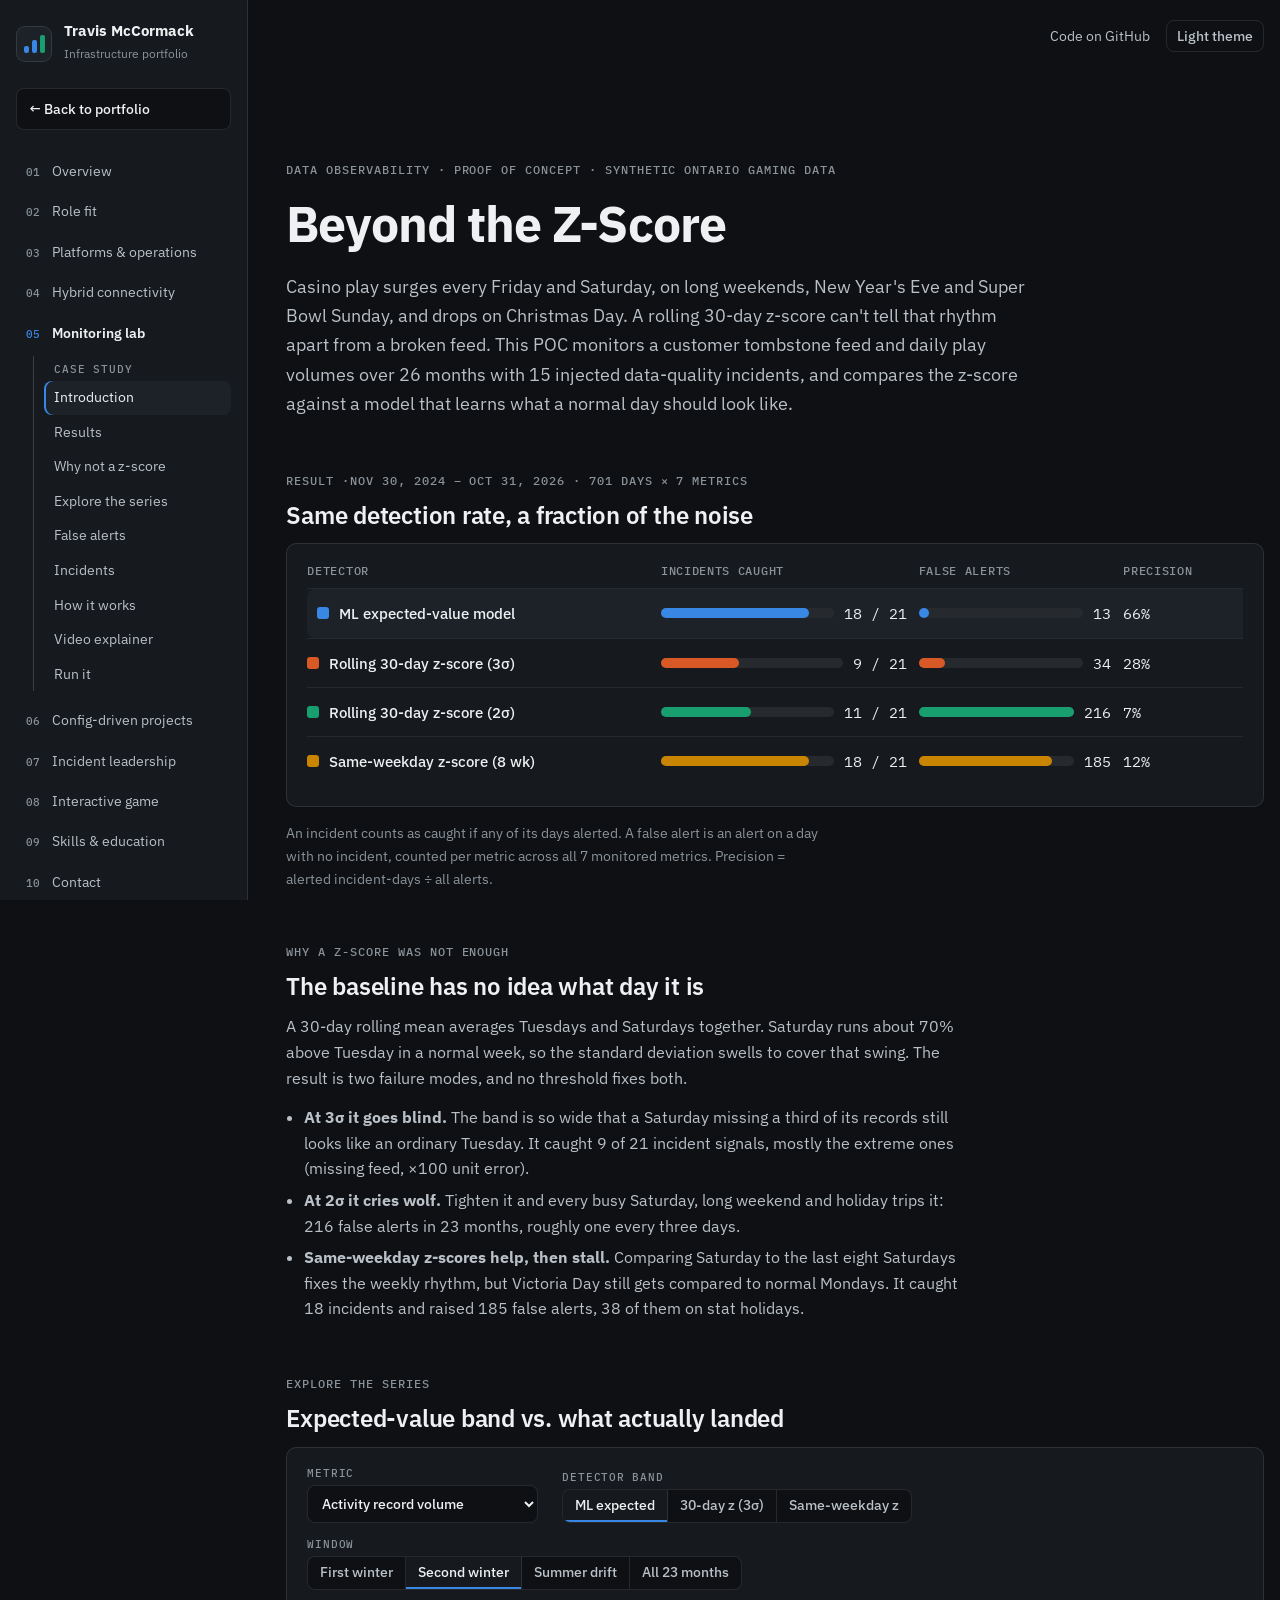
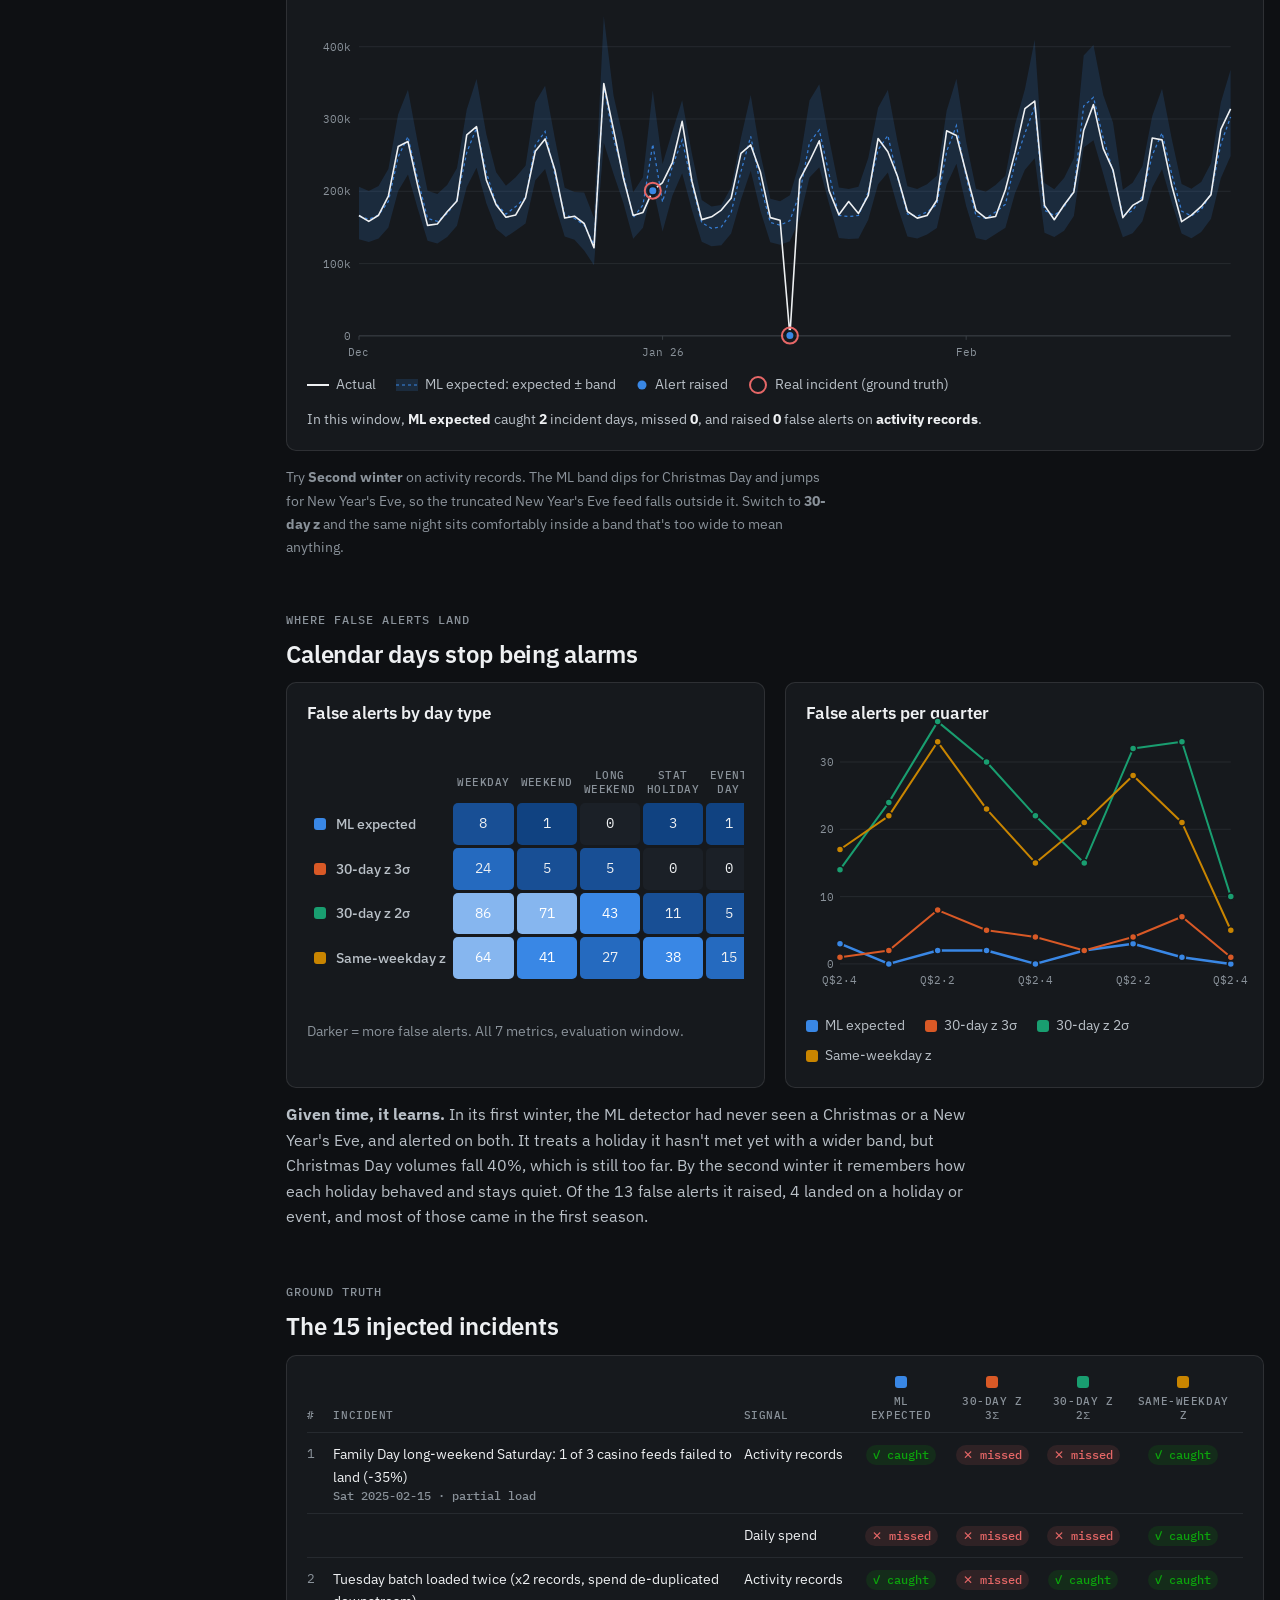
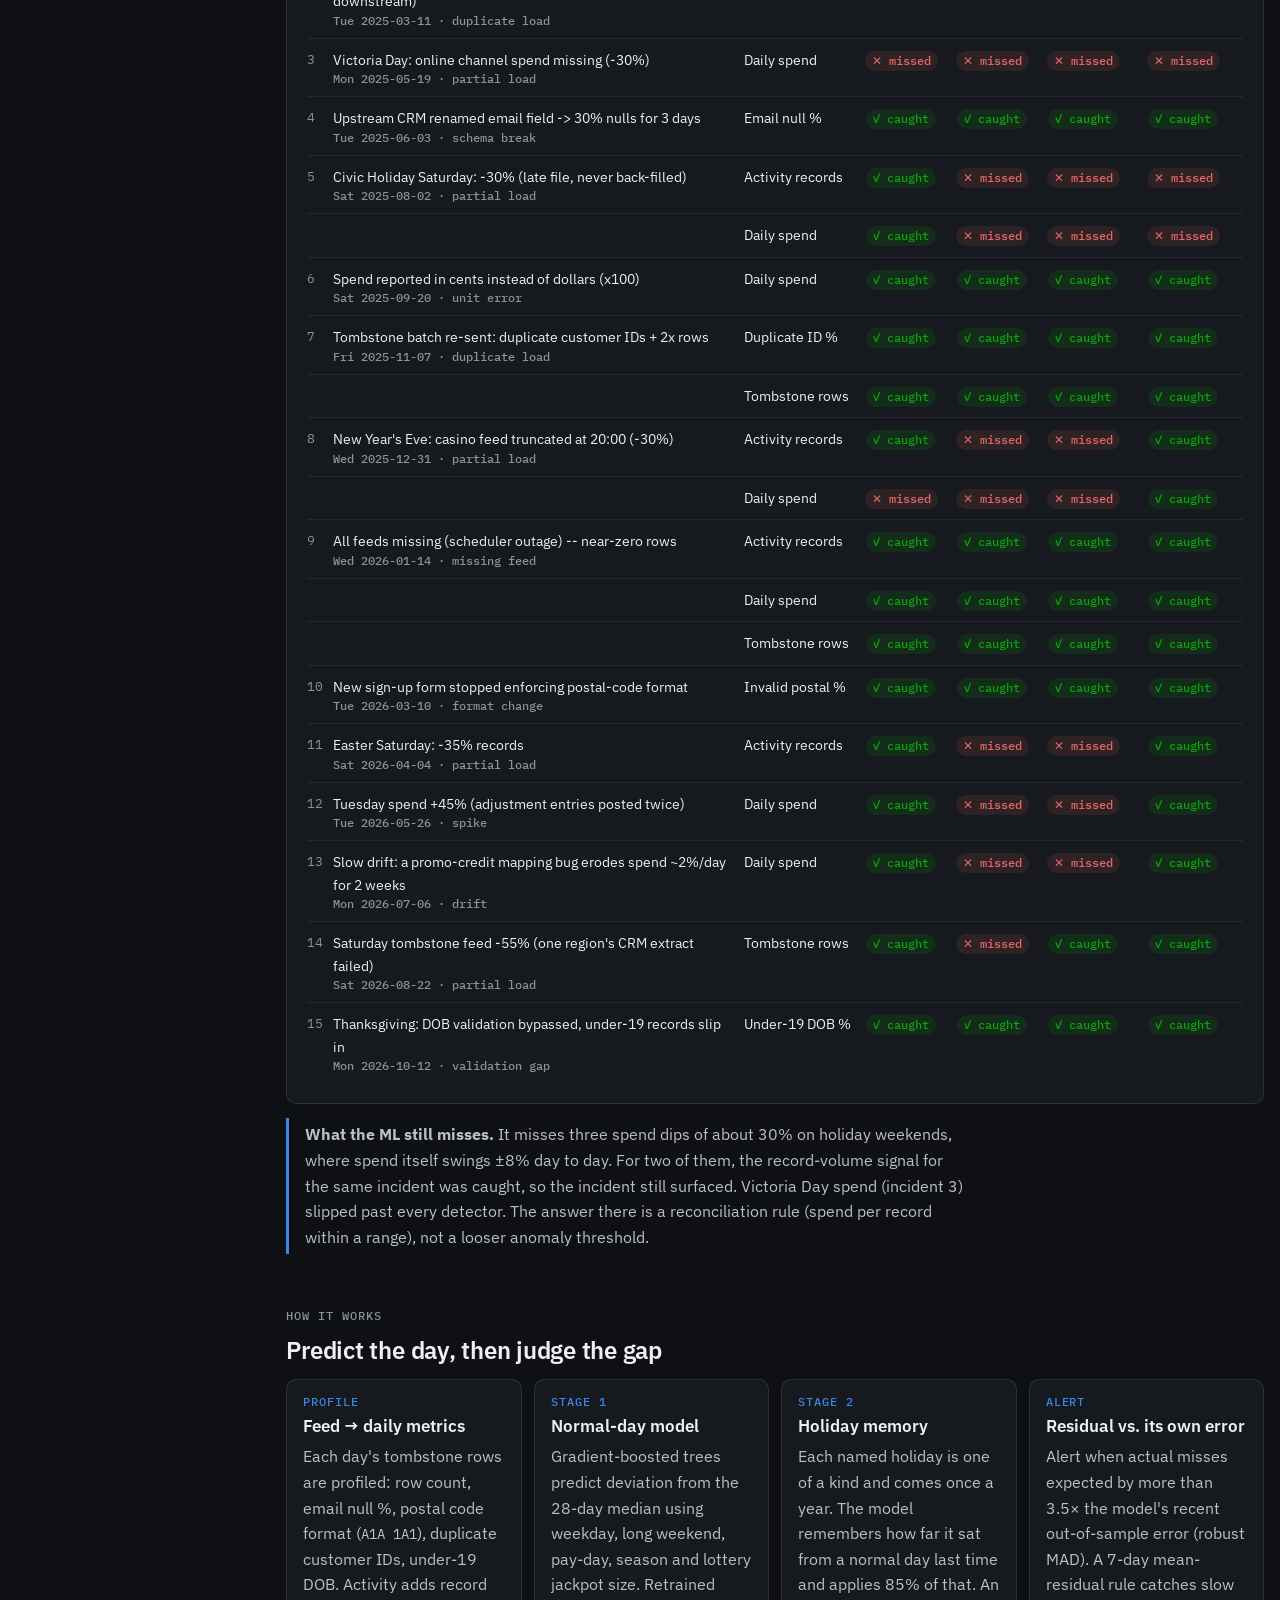
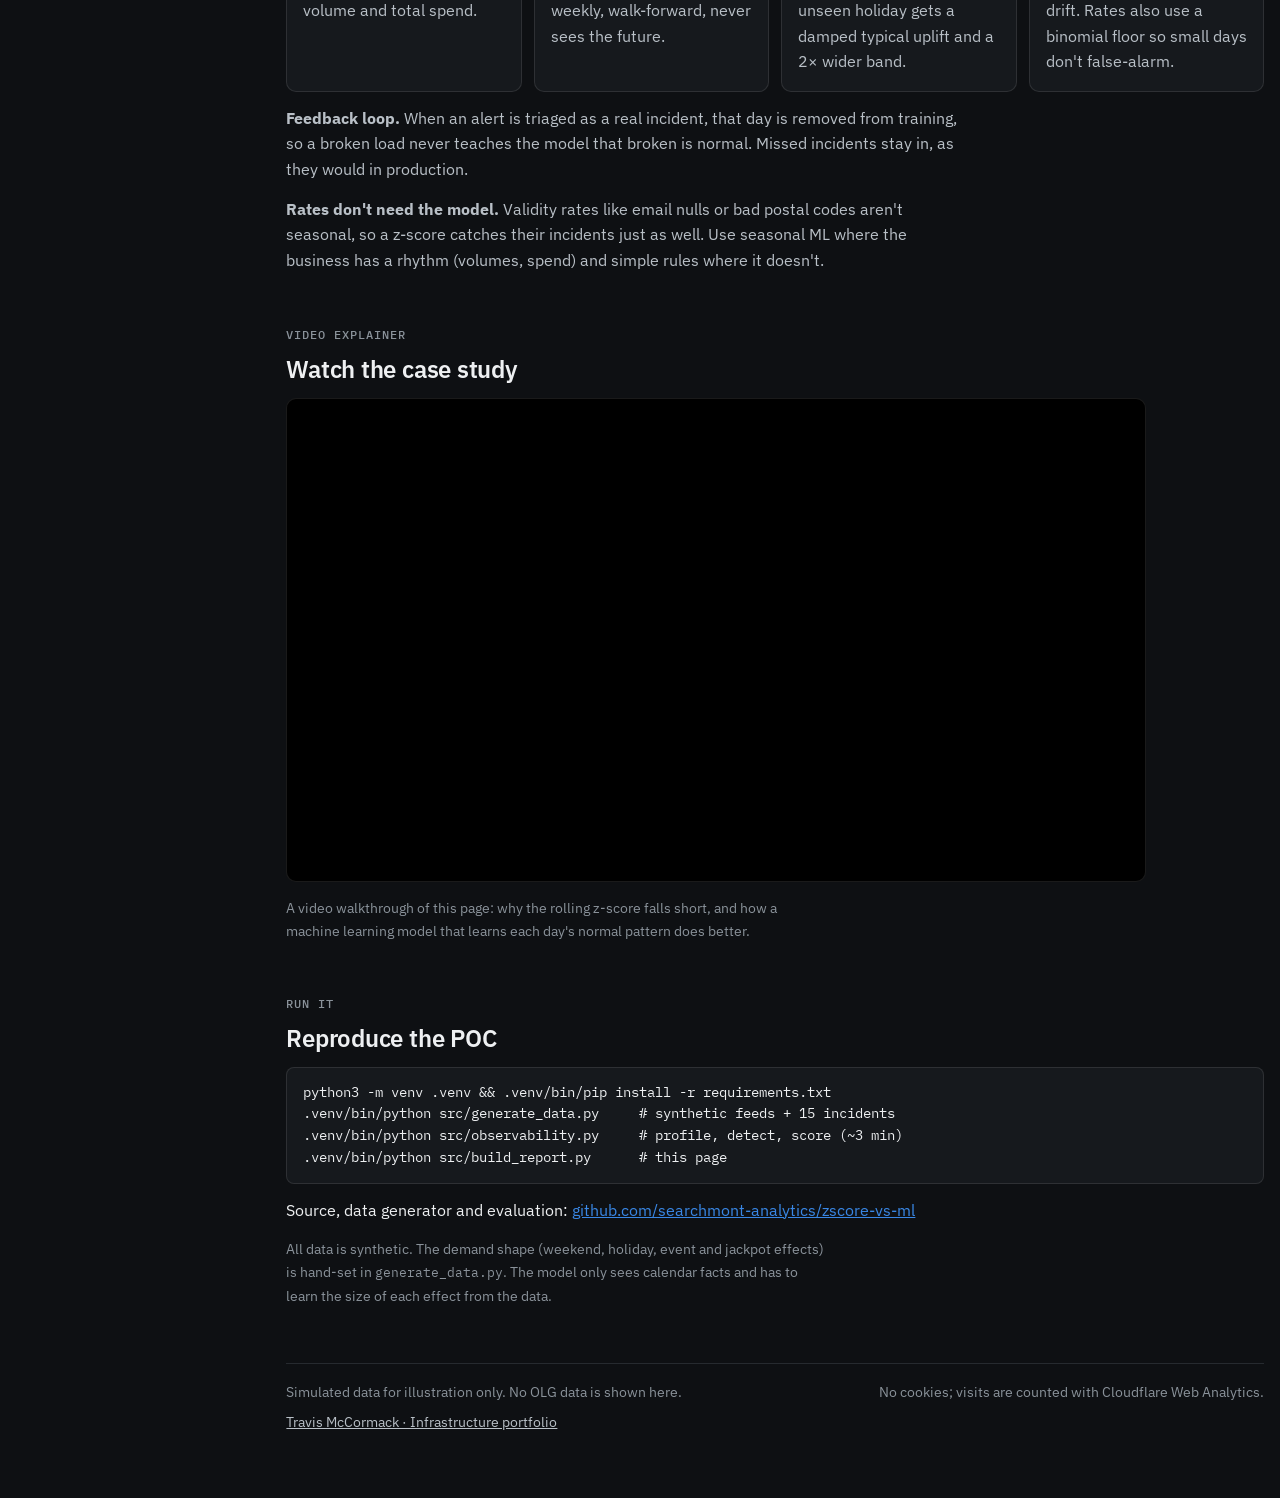
==== commit 0981bc53: "Add Cloudflare Web Analytics beacon Co-Authored-By: Claude Opus 5.5 <noreply@anthropic.com>" ====
--- a/observability-lab/index.html
+++ b/observability-lab/index.html
@@ -331,7 +331,7 @@
     <p class="prose">Source, data generator and evaluation: <a href="https://github.com/searchmont-analytics/zscore-vs-ml" style="color:var(--ml)">github.com/searchmont-analytics/zscore-vs-ml</a></p>
     <p class="muted prose" style="font-size:.9rem">All data is synthetic. The demand shape (weekend, holiday, event and jackpot effects) is hand-set in <code>generate_data.py</code>. The model only sees calendar facts and has to learn the size of each effect from the data.</p>
   </section>
-  <footer class="fine"><span>Simulated data for illustration only. No OLG data is shown here.</span><span>No cookies.</span><span><a href="/#lab">Travis McCormack · Infrastructure portfolio</a></span></footer>
+  <footer class="fine"><span>Simulated data for illustration only. No OLG data is shown here.</span><span>No cookies; visits are counted with Cloudflare Web Analytics.</span><span><a href="/#lab">Travis McCormack · Infrastructure portfolio</a></span></footer>
 </div>
 
 <script>
@@ -593,5 +593,6 @@
   [].forEach.call(document.querySelectorAll('#top, section.stack[id]'), function (el) { spy.observe(el); });
 })();
 </script>
+<!-- Cloudflare Web Analytics --><script type='module' src='https://static.cloudflareinsights.com/beacon.min.js' data-cf-beacon='{"token": "779794d38d4946ffbd93592fc01d13ea"}'></script><!-- End Cloudflare Web Analytics -->
 </body>
 </html>
